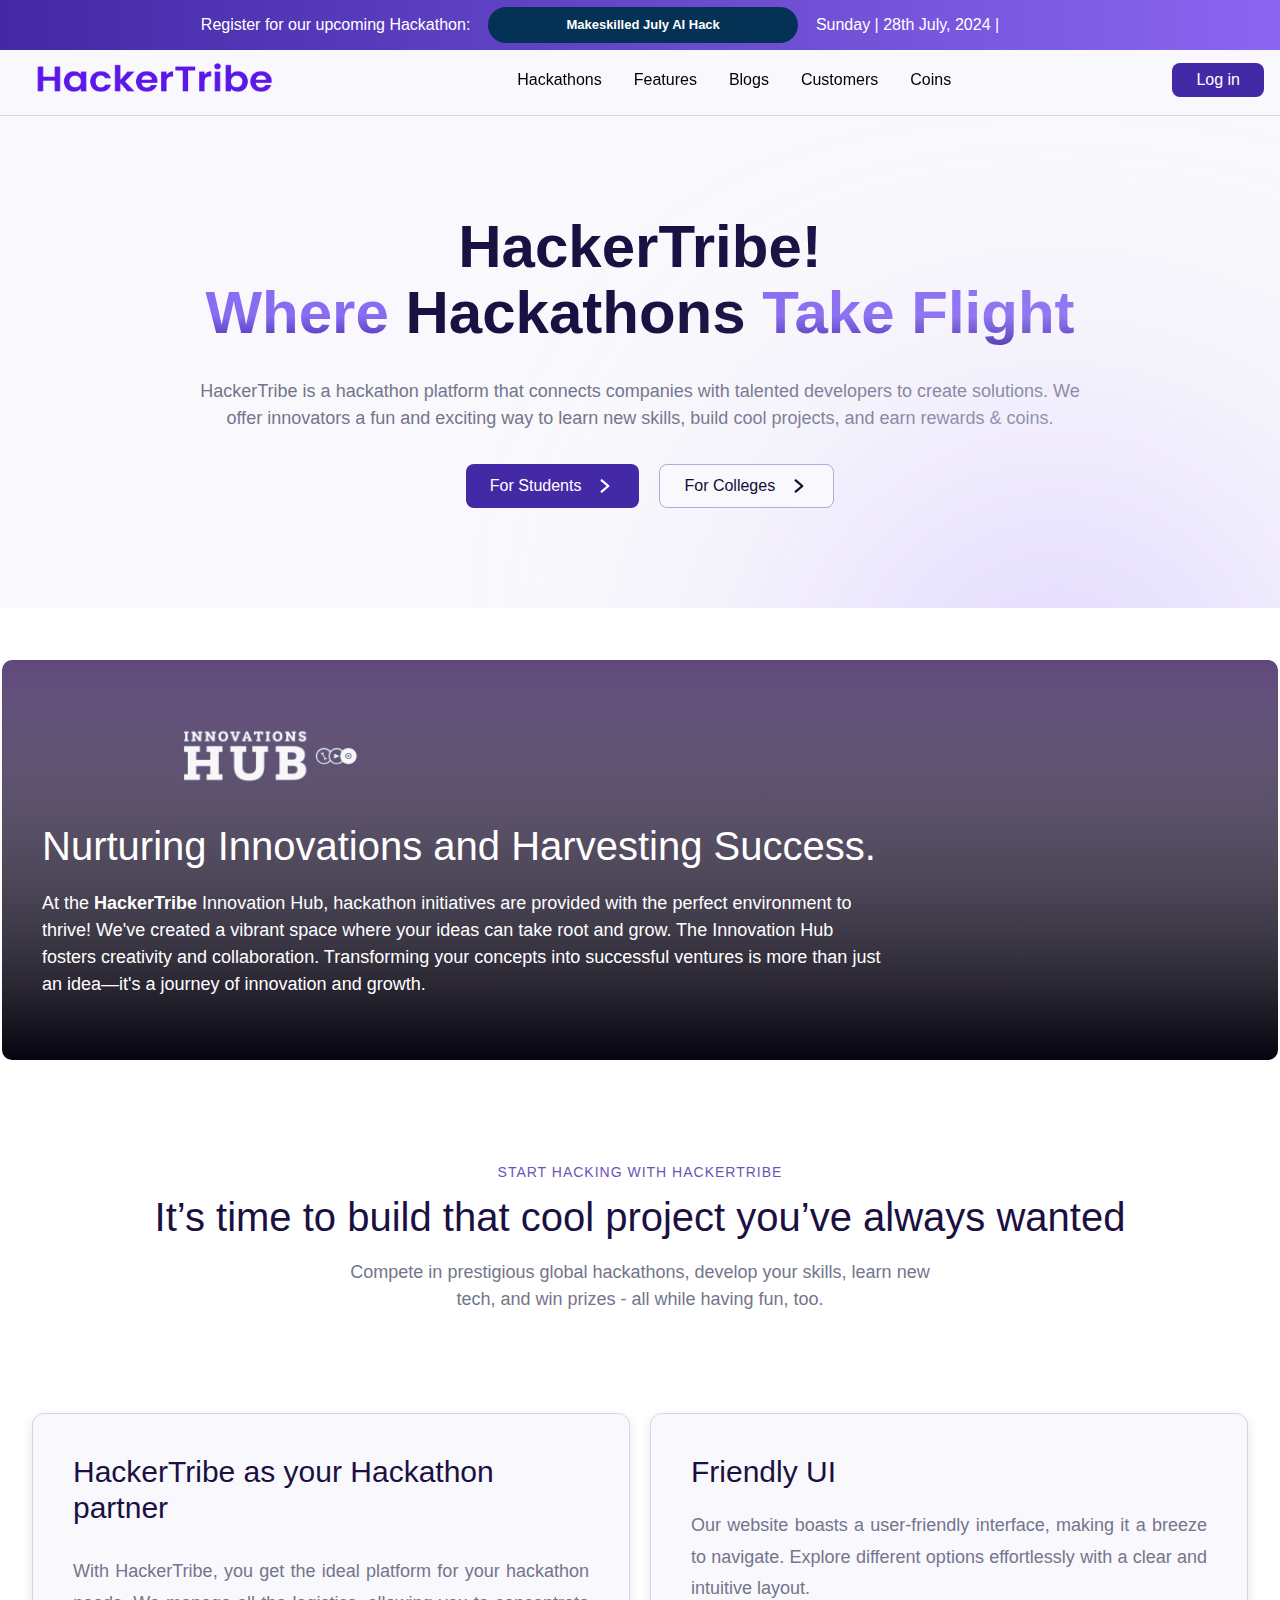
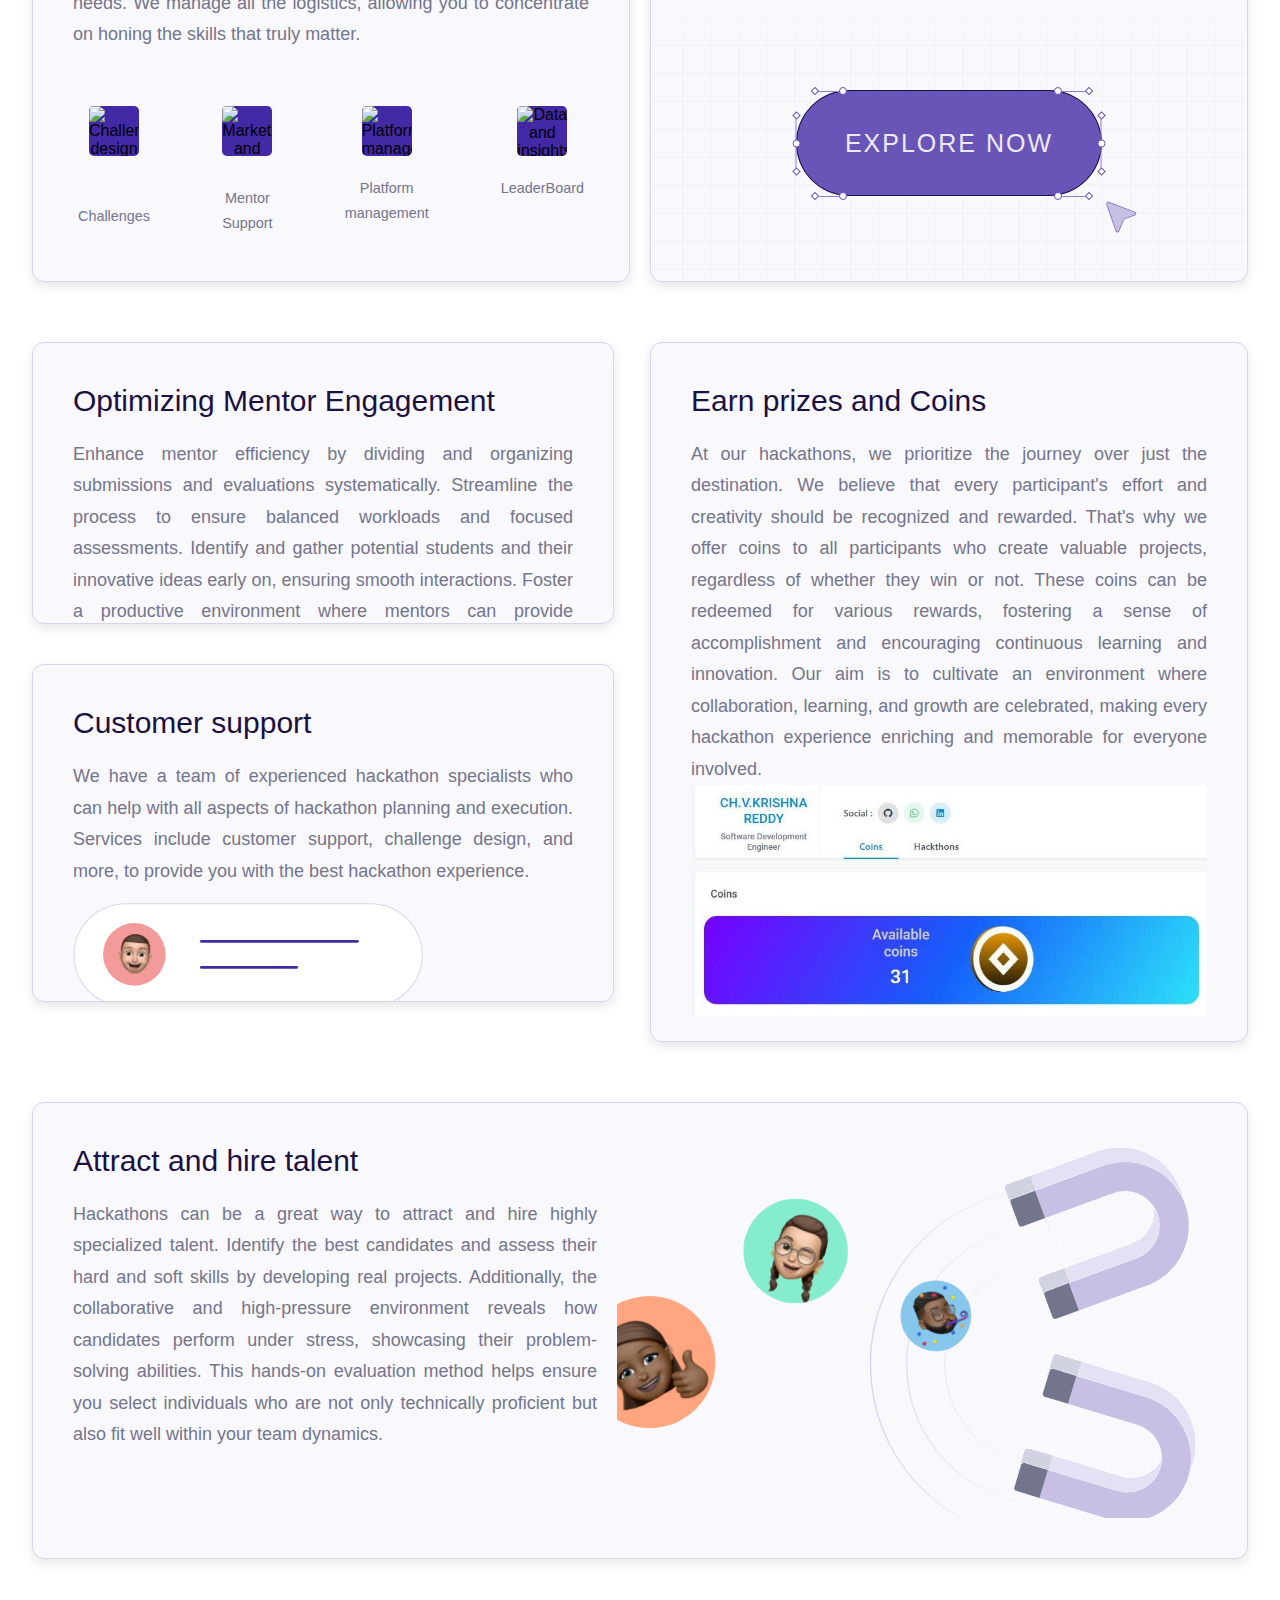
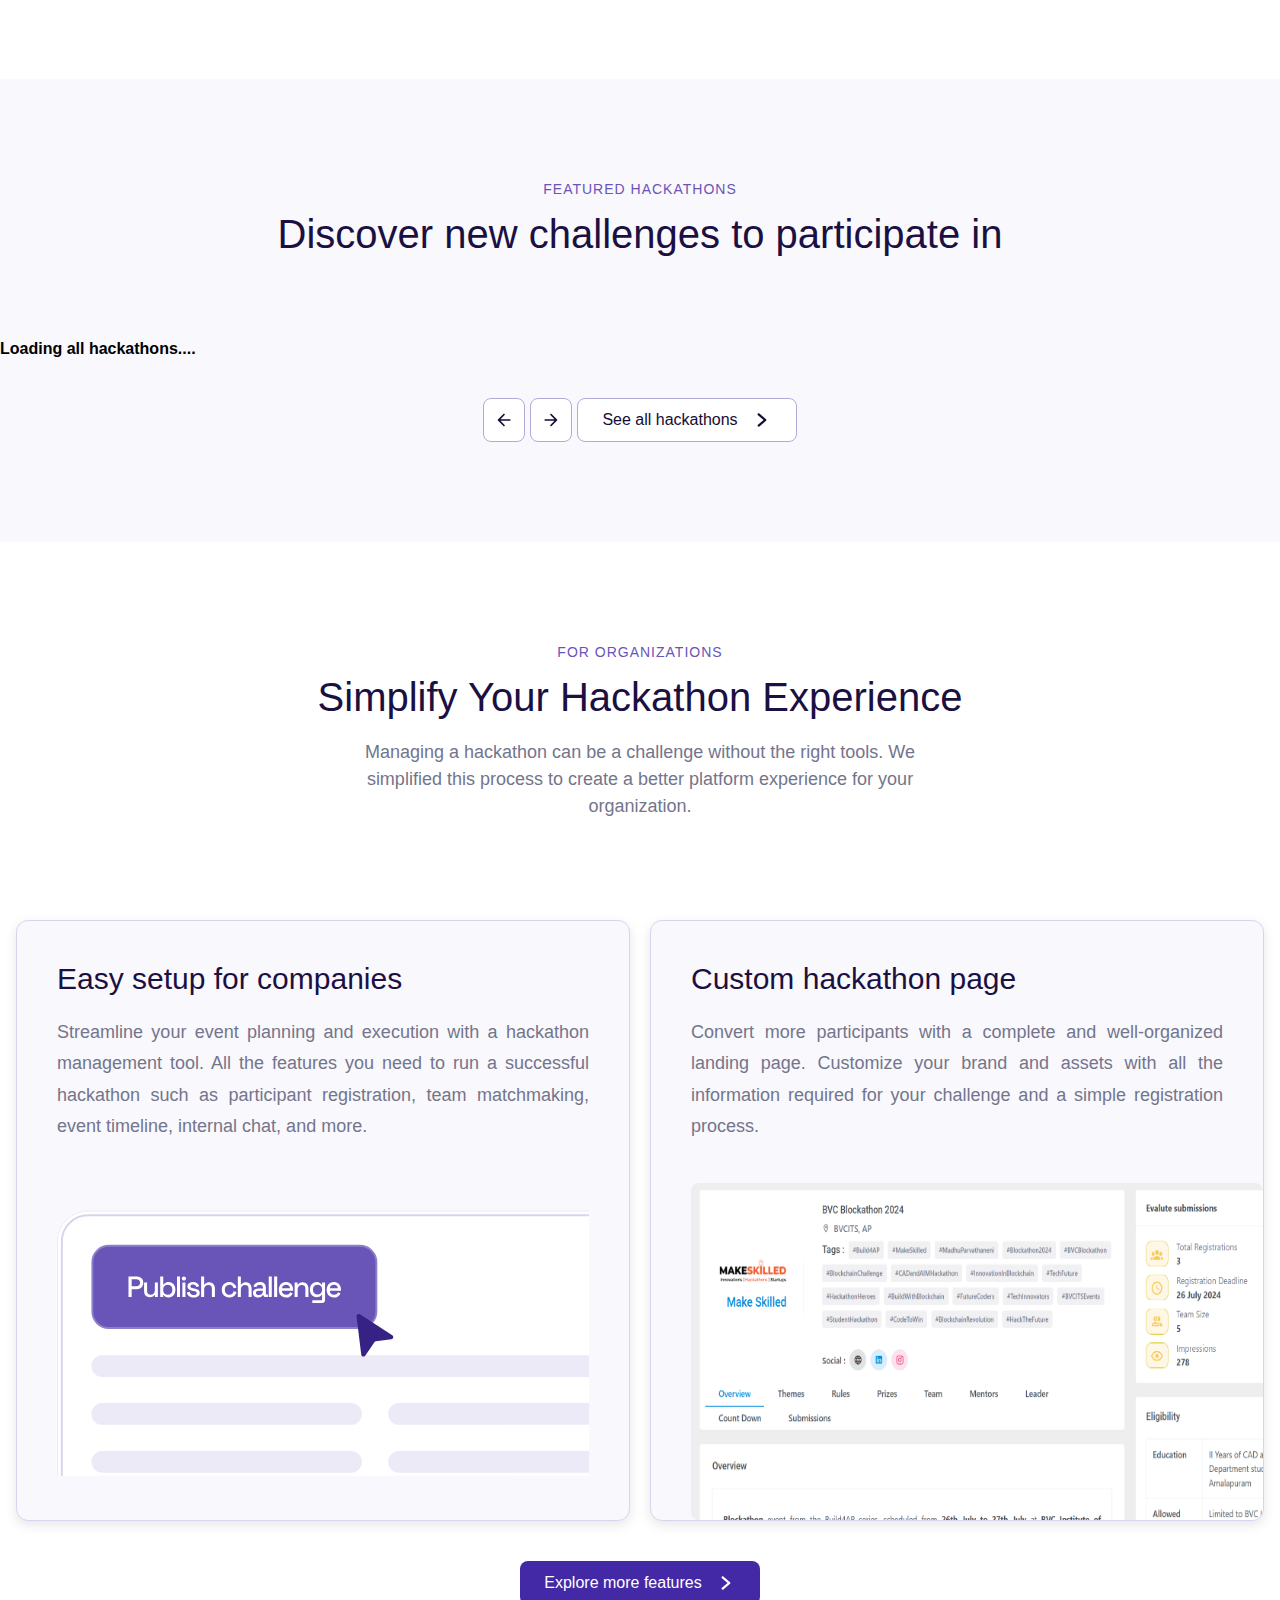
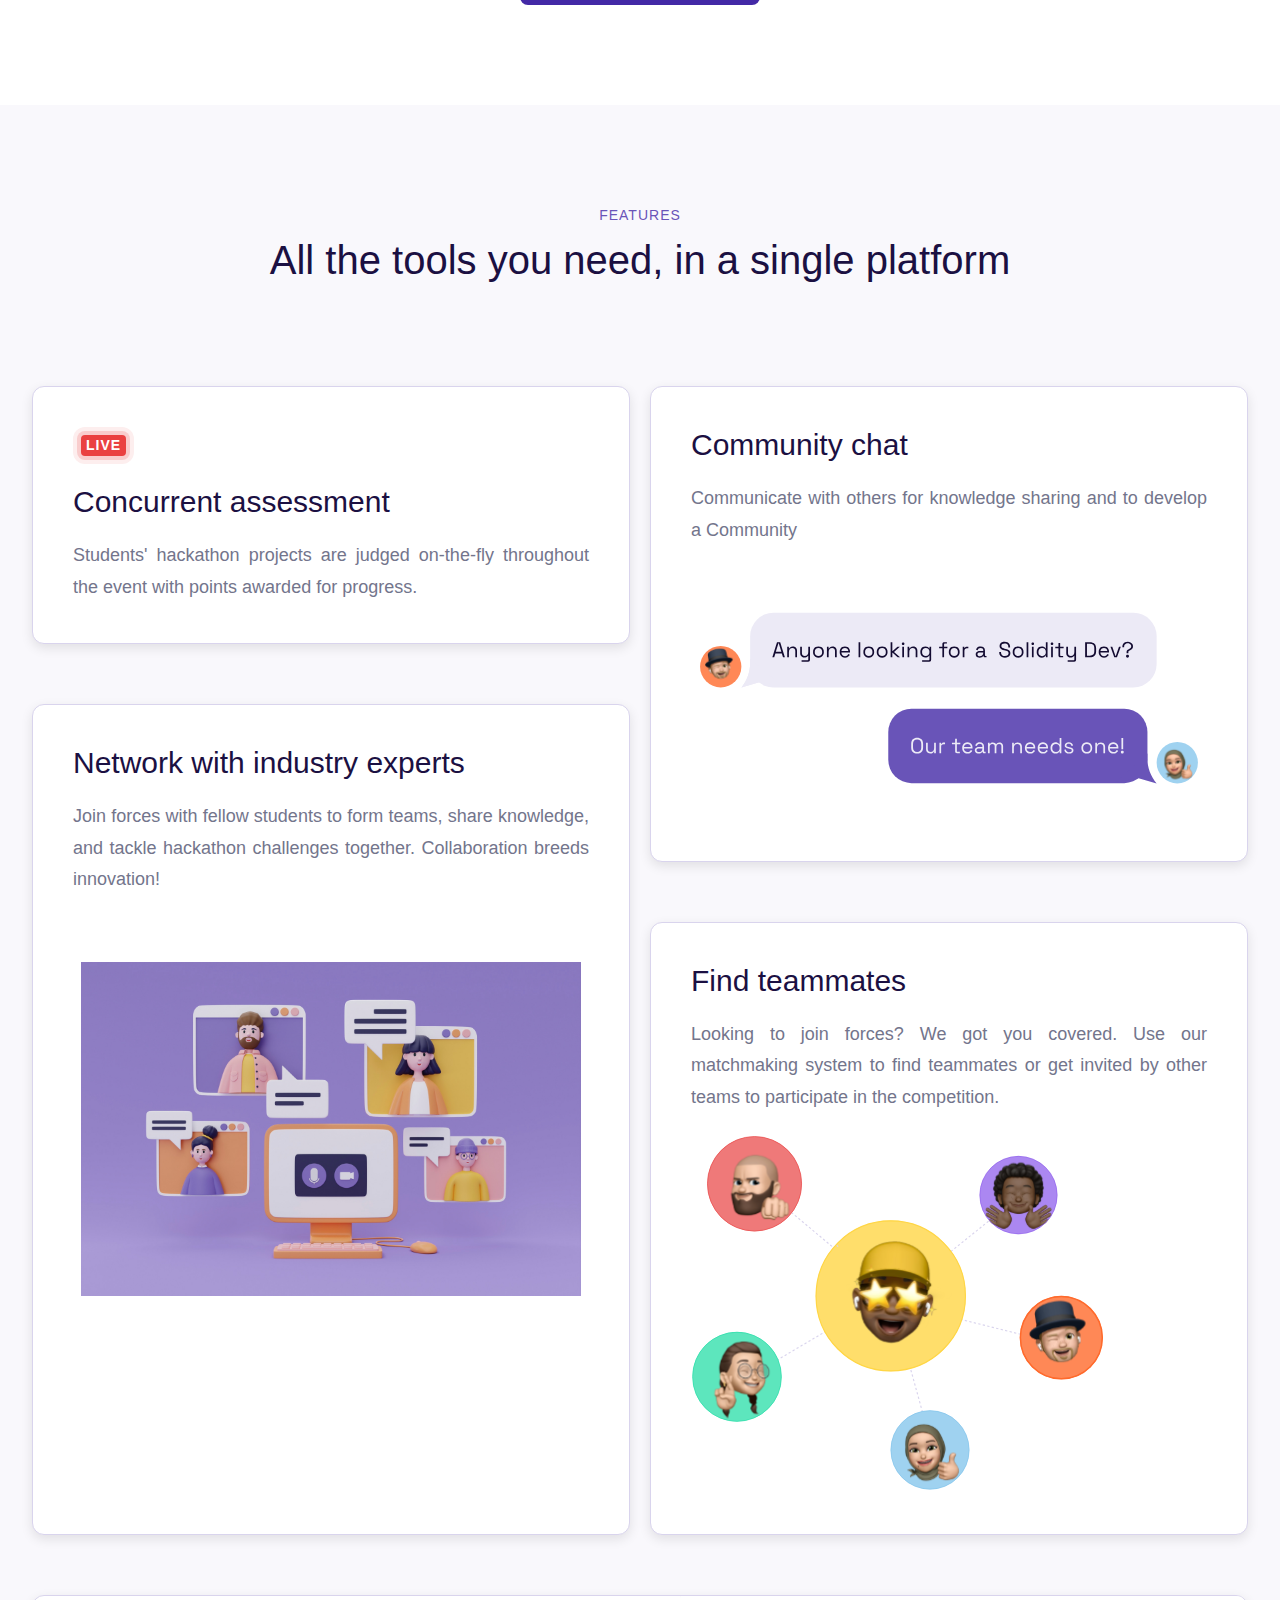
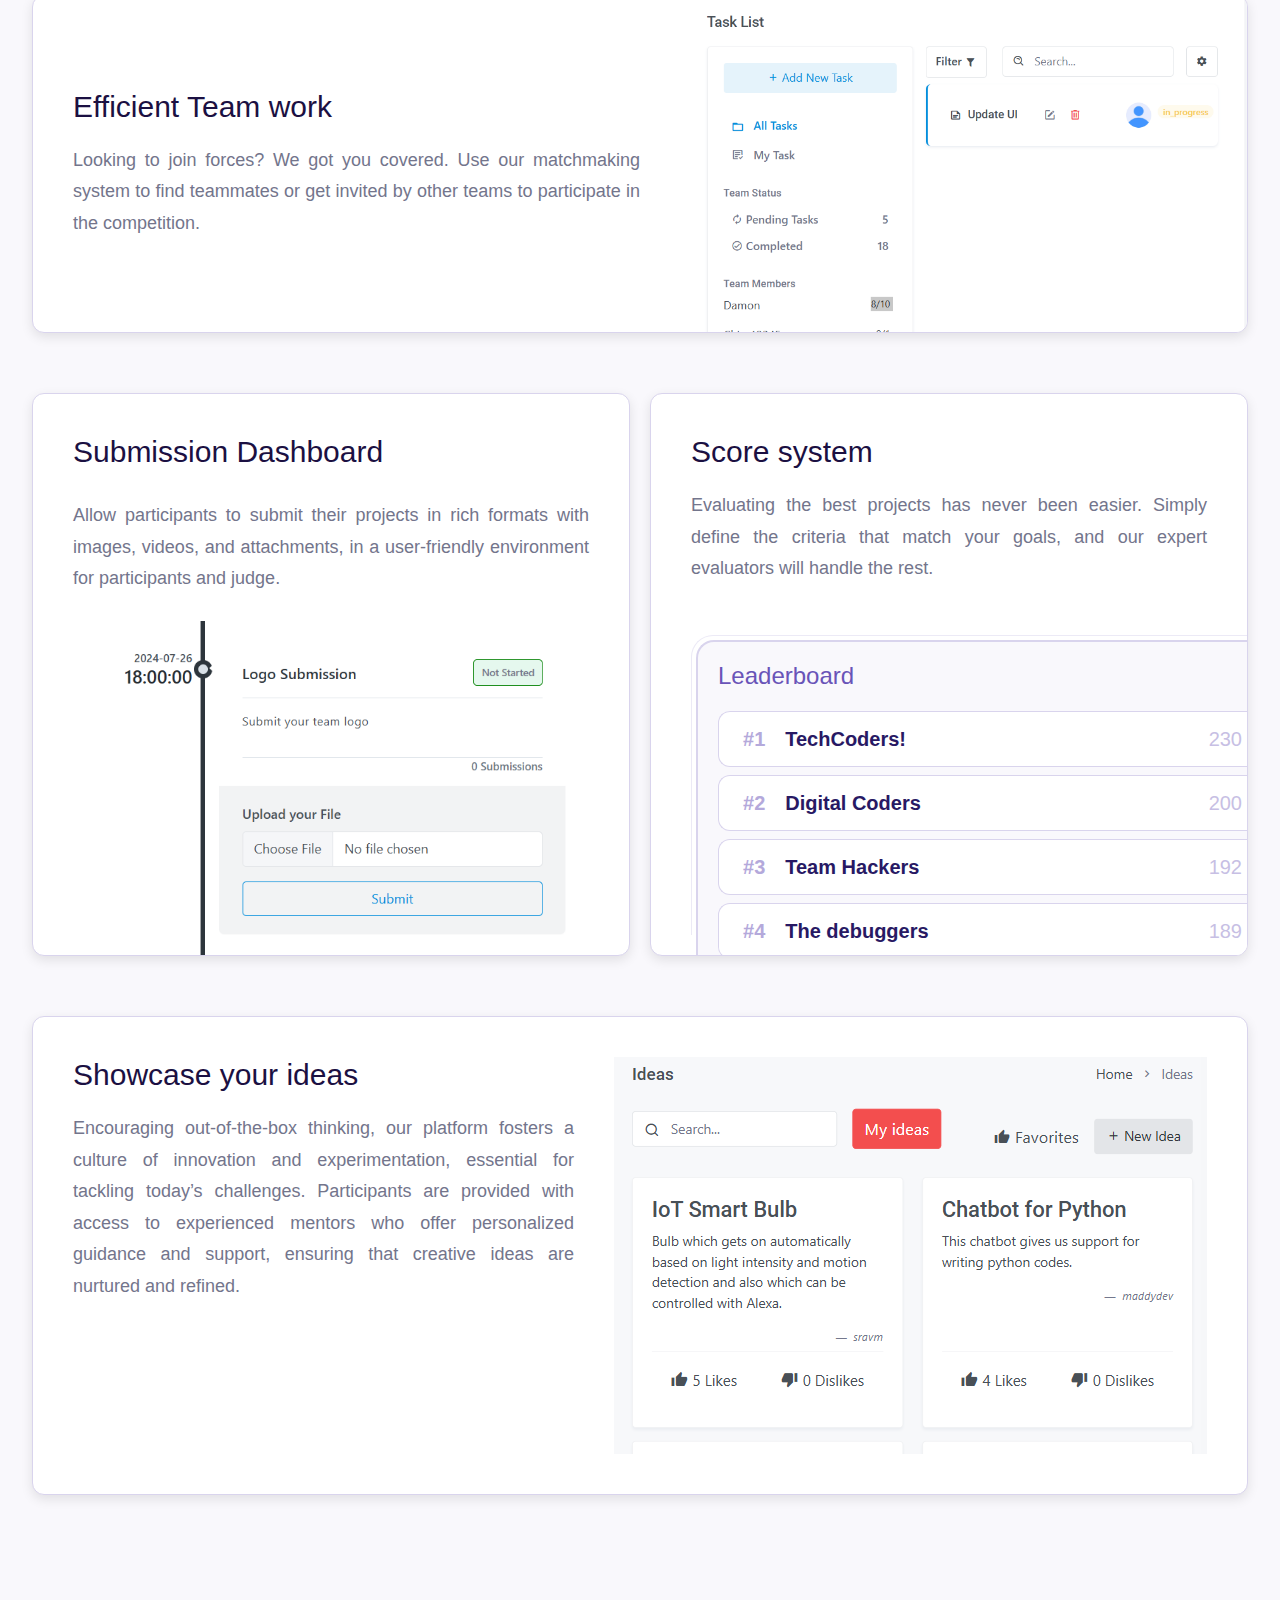
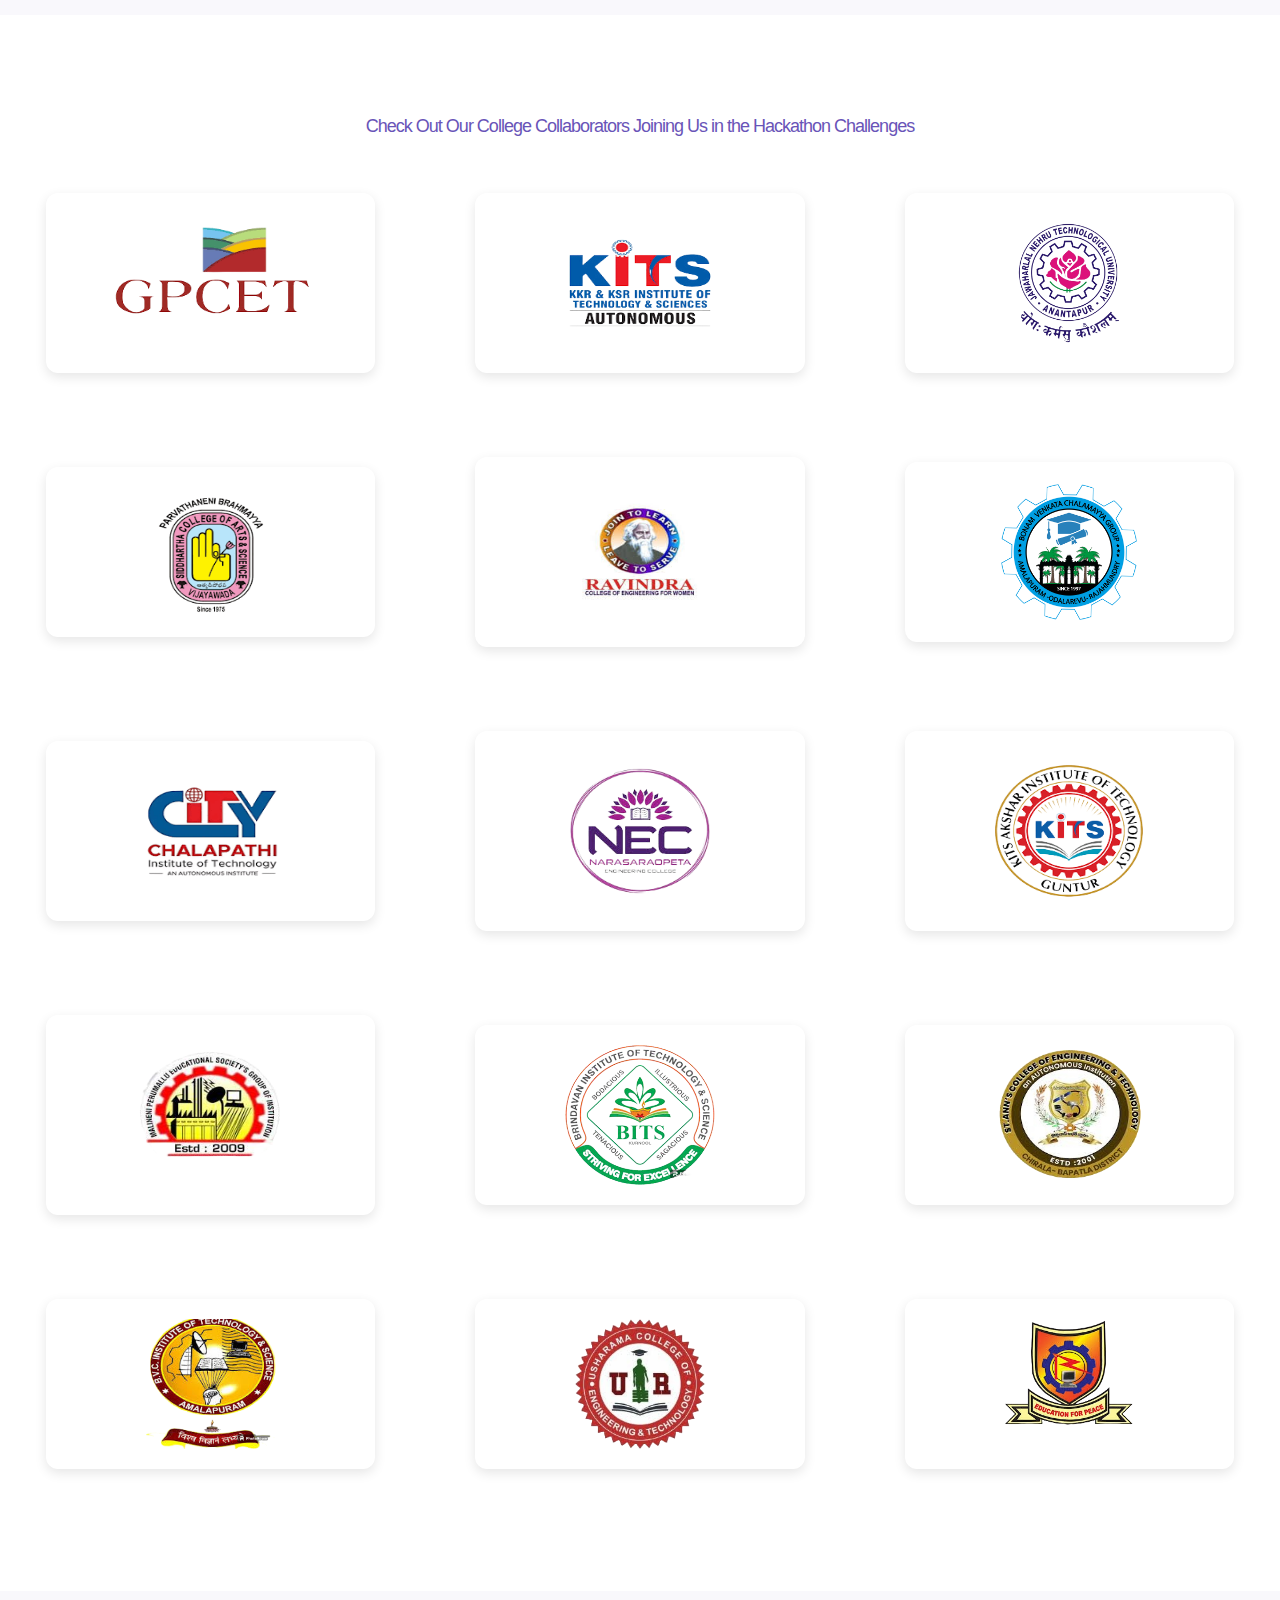
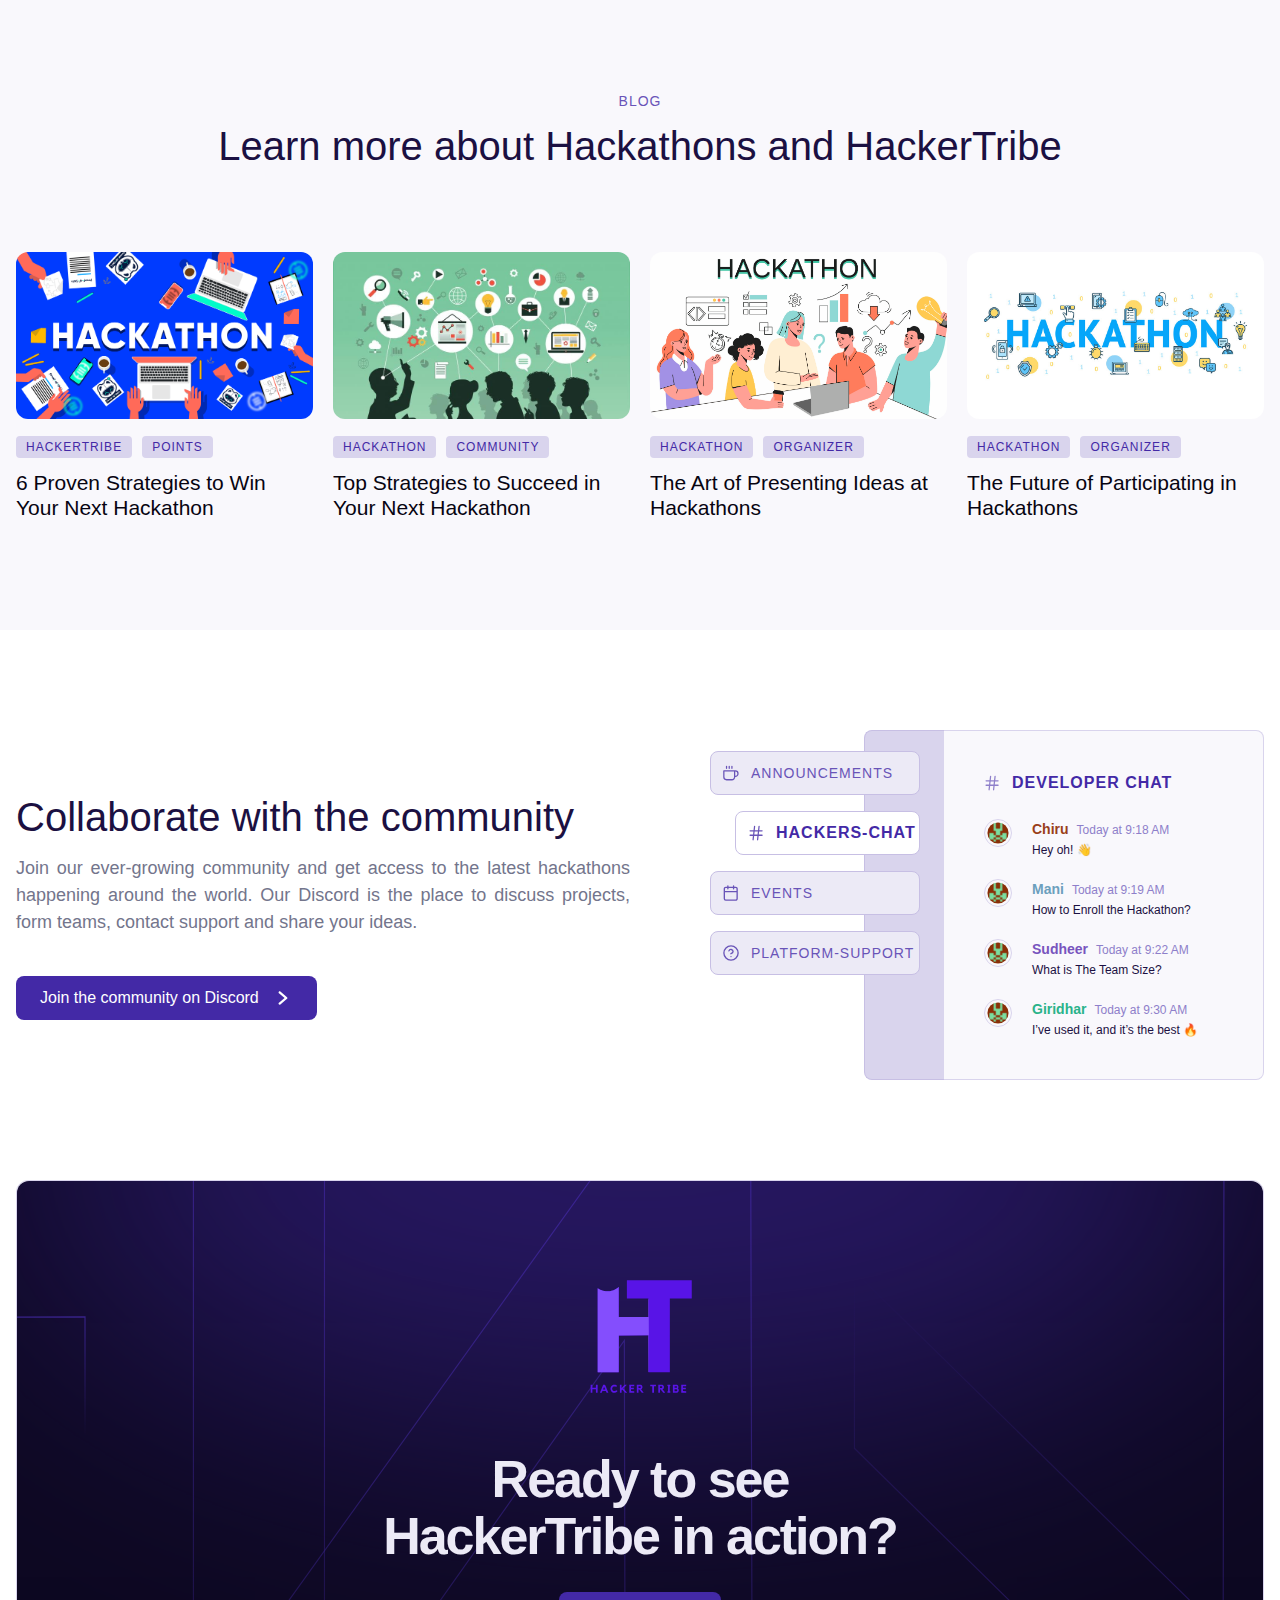
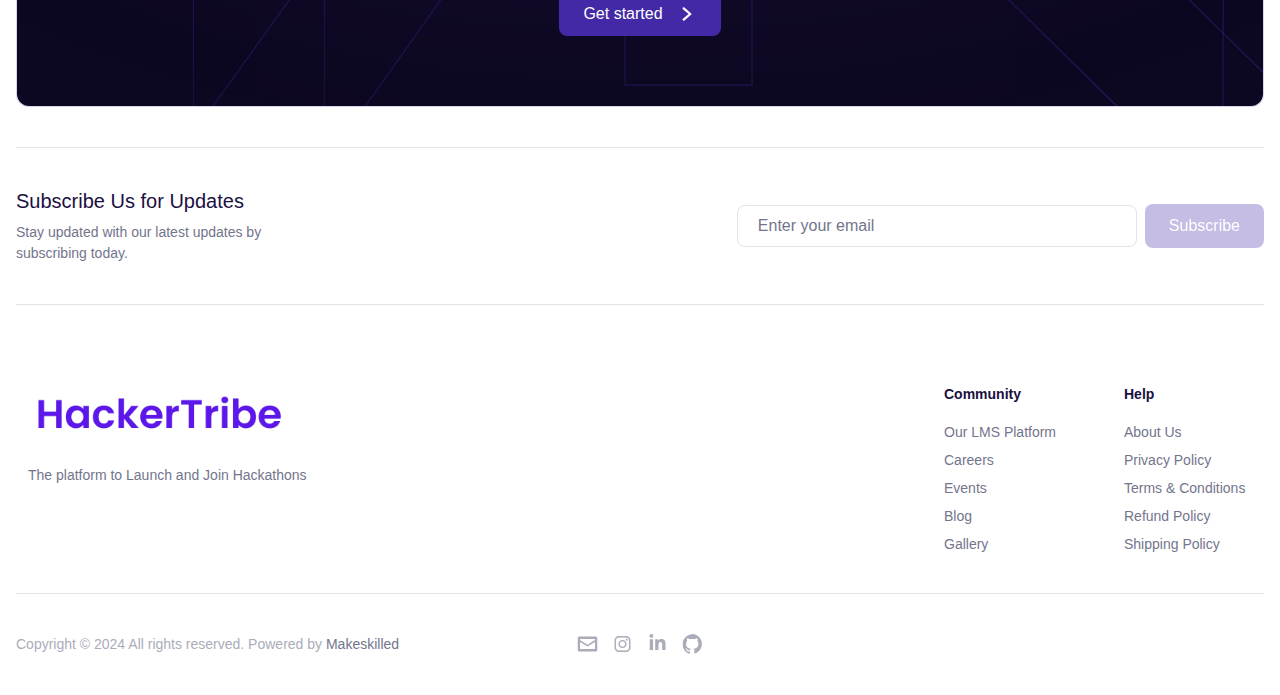
==== index.html @ 7f321fe3 "Merge branch 'main' of https://github.com/maddydevgits/hackathon-landingpage" ====
<!DOCTYPE html>
<html lang="en" i18n-values="dir:textdirection" itemType="http://schema.org/WebPage" dir="ltr">

<head>
    <meta charSet="utf-8" />
    <meta name="viewport" content="width=device-width" />
    <meta http-equiv="X-UA-Compatible" content="ie=edge" />
    <title>HackerTribe - Hackathon Platform</title>
    <meta name="author" content="hackertribe" />
    <meta name="description"
        content="Participate in online virtual, offline hackathons. We offer students an innovative way to learn new skills, build cool projects, earn rewards, and grow your network." />
    <link rel="manifest" href="/static/manifest.json" />
    <link rel="icon" href="/favicon.ico" sizes="any" />
    <link rel="icon" href="/favicon.ico" type="image/svg+xml" />
    <link rel="apple-touch-icon" href="/favicon.ico" />
    <link rel="manifest" href="/manifest.webmanifest" />

    <meta name="next-head-count" content="24" />
    <link rel="stylesheet" href="https://cdn.jsdelivr.net/npm/froala-editor@3.1.0/css/froala_editor.pkgd.min.css"
        type="text/css" />
    <link rel="preload" href="_next/static/css/1729af219c6c909b.css" as="style" />
    <link rel="stylesheet" href="_next/static/css/1729af219c6c909b.css" data-n-g="" />
    <link rel="preload" href="_next/static/css/3bb650c3a5be360f.css" as="style" />
    <link rel="stylesheet" href="_next/static/css/3bb650c3a5be360f.css" data-n-p="" /><noscript
        data-n-css=""></noscript>
    <script defer="" nomodule="" src="_next/static/chunks/polyfills-c67a75d1b6f99dc8.js"
        type="b9f973870e986f68602f1207-text/javascript"></script>
    <script src="_next/static/chunks/webpack-34463465b292413d.js" defer=""
        type="b9f973870e986f68602f1207-text/javascript"></script>
    <script src="_next/static/chunks/framework-ac6550882a30386c.js" defer=""
        type="b9f973870e986f68602f1207-text/javascript"></script>
    <script src="_next/static/chunks/main-37077a0f94e4a7da.js" defer=""
        type="b9f973870e986f68602f1207-text/javascript"></script>
    <script src="_next/static/chunks/pages/_app-43f1ae51b6454274.js" defer=""
        type="b9f973870e986f68602f1207-text/javascript"></script>
    <script src="_next/static/chunks/c0d53ec4-47f2ad0bed81ca8d.js" defer=""
        type="b9f973870e986f68602f1207-text/javascript"></script>
    <script src="_next/static/chunks/fec483df-64130a439708949a.js" defer=""
        type="b9f973870e986f68602f1207-text/javascript"></script>
    <script src="_next/static/chunks/ee9ce975-34670f388effd17c.js" defer=""
        type="b9f973870e986f68602f1207-text/javascript"></script>
    <script src="_next/static/chunks/bed5e019-dacdec722f1a04da.js" defer=""
        type="b9f973870e986f68602f1207-text/javascript"></script>
    <script src="_next/static/chunks/cfb35ab8-26b6e469a8dd6703.js" defer=""
        type="b9f973870e986f68602f1207-text/javascript"></script>
    <script src="_next/static/chunks/5d3e5854-9153f11fd4555ba5.js" defer=""
        type="b9f973870e986f68602f1207-text/javascript"></script>
    <script src="_next/static/chunks/8764-dbd95fd81c44c3e6.js" defer=""
        type="b9f973870e986f68602f1207-text/javascript"></script>
    <script src="_next/static/chunks/8019-1597377f66317c84.js" defer=""
        type="b9f973870e986f68602f1207-text/javascript"></script>
    <script src="_next/static/chunks/4179-0ed4568426d525fd.js" defer=""
        type="b9f973870e986f68602f1207-text/javascript"></script>
    <script src="_next/static/chunks/3319-8958f507d82e7949.js" defer=""
        type="b9f973870e986f68602f1207-text/javascript"></script>
    <script src="_next/static/chunks/4979-920609fcf27ad5b3.js" defer=""
        type="b9f973870e986f68602f1207-text/javascript"></script>
    <script src="_next/static/chunks/6652-4fece4a89d7600f0.js" defer=""
        type="b9f973870e986f68602f1207-text/javascript"></script>
    <script src="_next/static/chunks/8966-ab41c1e2ebb72a57.js" defer=""
        type="b9f973870e986f68602f1207-text/javascript"></script>
    <script src="_next/static/chunks/5675-2f372d36ba2b7e3e.js" defer=""
        type="b9f973870e986f68602f1207-text/javascript"></script>
    <script src="_next/static/chunks/445-da71a8d837d0e016.js" defer=""
        type="b9f973870e986f68602f1207-text/javascript"></script>
    <script src="_next/static/chunks/5993-7ebd2a985c661033.js" defer=""
        type="b9f973870e986f68602f1207-text/javascript"></script>
    <script src="_next/static/chunks/4572-9260df623f56319e.js" defer=""
        type="b9f973870e986f68602f1207-text/javascript"></script>
    <script src="_next/static/chunks/1645-bc0a9f08aa917409.js" defer=""
        type="b9f973870e986f68602f1207-text/javascript"></script>
    <script src="_next/static/chunks/4737-46fea53173cbe5d6.js" defer=""
        type="b9f973870e986f68602f1207-text/javascript"></script>
    <script src="_next/static/chunks/434-7cdae86042c505fe.js" defer=""
        type="b9f973870e986f68602f1207-text/javascript"></script>
    <script src="_next/static/chunks/9718-82f0f7ba708facc1.js" defer=""
        type="b9f973870e986f68602f1207-text/javascript"></script>
    <script src="_next/static/chunks/4313-94a6c87570cbf757.js" defer=""
        type="b9f973870e986f68602f1207-text/javascript"></script>
    <script src="_next/static/chunks/1712-4268cced992f59b7.js" defer=""
        type="b9f973870e986f68602f1207-text/javascript"></script>
    <script src="_next/static/chunks/792-e5c9775d467b99fa.js" defer=""
        type="b9f973870e986f68602f1207-text/javascript"></script>
    <script src="_next/static/chunks/pages/index-0062175786af6779.js" defer=""
        type="b9f973870e986f68602f1207-text/javascript"></script>
    <script src="_next/static/xmPbyS2F9nA6lCZ6TMKWF/_buildManifest.js" defer=""
        type="b9f973870e986f68602f1207-text/javascript"></script>
    <script src="_next/static/xmPbyS2F9nA6lCZ6TMKWF/_ssgManifest.js" defer=""
        type="b9f973870e986f68602f1207-text/javascript"></script>
    <link rel="stylesheet" href="static/style.css" />
    <link rel="stylesheet" href="static/bodystyle.css" />
    <style>
        .dMHVub .card {
            padding: 1rem;
        }

        .krZTeH .card {
            padding: 1rem;
        }

        .lpgXBM .card {
            padding: 1rem;
            justify-content: flex-start;
            row-gap: 10px;
        }
        .lpgXBM>div:nth-child(5) div:first-child {
            padding: 1rem;
        }
        .lpgXBM>div:nth-child(5) div:last-child img {
            margin:10px;
        }

        .UeHRU {
            display: block;
        }

        .dfsgsdj {
            padding: 1rem
        }
        .abcefd{
            display: flex;
            flex-direction: row;
            margin-right: 1rem;
        }
        .styles_wrapper__9AY5g>div {
            padding: 1rem;
        }
        .marquee div {
            display: block;
            width: 200%;
            height: 50px;
            position: absolute;
            overflow: hidden;
            animation: marquee 20s linear infinite;
        }
        #cdh{
            max-height: 700px;
        }
        

        @media only screen and (min-width: 475px) {
            #carousel {
                width: 90%;
            }
            #cdh{
            }
            .dMHVub .card {
                padding: 2.5rem;
            }
            .krZTeH .card {
                padding: 2.5rem;
            }

            .lpgXBM .card {
                padding: 2.5rem;
            }

            .UeHRU {
                display: grid;
            }

            .dfsgsdj {
                padding: 2.5rem
            }
            .abcefd{
                flex-direction: column;
            }
            .styles_wrapper__9AY5g>div {
                padding: 2.5rem;
            }
            .marquee div {
                display: block;
                width: 200%;
                height: 50px;
                position: absolute;
                overflow: hidden;
                animation: marquee 30s linear infinite;
            }
        }
        
.marquee {
    height: 50px;
    width: 100vw;
    z-index: 1000 ;
    overflow: hidden;
    position: relative;
  }
    
    
    
    .marquee span {
        width: max-content;
    }
  
    @keyframes marquee {
        0% { left: 0; }
        50% { left: -100%; }
        100% { left: 0%; }
    }
    </style>
</head>

<body>
    <div id="__next">
        <div data-rk="">
            <div class="sc-f665c30b-0 jbrCMR">
                <div class="sc-e9689e97-0 jpgtoB nav">
                    <div class="sc-e9689e97-7 jyioOO marquee">
                       <div class="">
                            <span><a href="https://hackertribe.community/hackathons/ai-july-hack" style="display:flex;padding:5px;min-width:1000px">
                                    Register for our upcoming Hackathon: &nbsp; &nbsp;
                                    <h6 style="font-size: 13px; font-weight: 600; color:white; background-color:#043254; border-radius: 30px;padding: 8px;width:310px;text-align:center">
                                        Makeskilled July AI Hack </h6>&nbsp; &nbsp; Sunday | 28th July, 2024 |
                                </a>
                            </span>
                       </div>
                    </div>
                    <div class="sc-e9689e97-1 gFVNHq">
                    <button class="sc-e9689e97-2 jSrkpH" aria-label="Menu"
                            onclick="if(document.getElementsByClassName('sc-e9689e97-2')[0].classList.contains('opened')){document.getElementsByClassName('sc-e9689e97-2')[0].classList.remove('opened');document.getElementsByClassName('sc-e9689e97-6')[0].classList.remove('opened');}else{document.getElementsByClassName('sc-e9689e97-2')[0].classList.add('opened');document.getElementsByClassName('sc-e9689e97-6')[0].classList.add('opened')}"></button>
                        <div class="sc-e9689e97-3">
                            <a href="/"><img alt="makeskiled_logo" src="./images/ht logo.png" width="280"
                                    height="50"></a>
                        </div>
                        <nav aria-label="Main" data-orientation="horizontal" dir="ltr"
                            class="styles_NavigationMenuRoot__P_zfK">
                            <div style="position:relative">
                                <!-- Navigation Menu List -->
                                <ul data-orientation="horizontal" class="styles_NavigationMenuList__5D5Co" dir="ltr">
                                    <li>
                                        <a class="styles_NavigationMenuLink__M9pYA" href="#hackathon"
                                            data-radix-collection-item="">Hackathons</a>
                                    </li>
                                    <li>
                                        <a class="styles_NavigationMenuLink__M9pYA" href="#features"
                                            data-radix-collection-item="">Features</a>
                                    </li>
                                    <li>
                                        <a class="styles_NavigationMenuLink__M9pYA" href="#Blog"
                                            data-radix-collection-item="">Blogs</a>
                                    </li>
                                    <!-- <li>
                                        <a class="styles_NavigationMenuLink__M9pYA" href=""
                                            data-radix-collection-item="">Resources</a>
                                    </li> -->
                                    <li>
                                        <a class="styles_NavigationMenuLink__M9pYA" href="#Colleges"
                                            data-radix-collection-item="">Customers</a>
                                    </li>
                                    <li>
                                        <a class="styles_NavigationMenuLink__M9pYA" href="coins.html"
                                            data-radix-collection-item="">Coins</a>
                                    </li>
                                </ul>
                            </div>
                            <div class="styles_ViewportPosition__wHuhU"></div>
                        </nav>

                        <div class="sc-e9689e97-5 jVtAAi"><a color="purple500"
                                class="styles__ButtonLinkStyle-sc-clge7v-0 jSNUG button login-button" href="https://hackertribe.community/signin"
                                target="" rel="" value="Log in" data-testid="login-button" data-event="" aria-label=""
                                aria-hidden="false"><span>Log in</span>
                            </a>
                        </div>
                    </div>
                </div>
                <div class="sc-e9689e97-6 ejGRR">
                    <ul>
                        <li><a href="#hackathons"><span>Hackathons</span></a></li>
                        <li><a href="#features"><span>Features</span></a></li>
                        <li><a href="#Blog"><span>Blogs</span></a></li>
                        <!-- <li><a href="/en/hackathons"><span>Resources</span></a></li> -->
                        <li><a href="#Colleges"><span>Customers</span></a></li>
                        <li><a href="/en/hackathons"><span>Coins</span></a></li>
                    </ul>
                </div>
                <section class="sc-33f674a7-0 jzyswy">
                    <div>
                        <div class="sc-33f674a7-1 jLKPNO">
                            <br><br><br>
                            <!-- <div class="styles_wrapper__lIEtH"><a target="_blank" rel="noopener noreferrer" href="https://coingecko.com/coins/HackerTribe"><svg width="1em" height="1em" viewBox="0 0 80 81" fill="none" xmlns="http://www.w3.org/2000/svg"><rect y="0.51" width="80" height="80" rx="15.53" fill="url(#prefix__paint0_radial_680_16555)"></rect><g filter="url(#prefix__filter0_di_680_16555)"><path d="M18.372 57.926l-.023.046v3.463h5.285l14.522-29.823.046-.095-3.57-6.981-16.26 33.39z" fill="url(#prefix__paint1_radial_680_16555)"></path><path d="M37.773 18.133l-1.364 2.788 10.998 22.506h7.049l-12.36-25.294h-4.323z" fill="url(#prefix__paint2_radial_680_16555)"></path><path d="M48.866 46.4l4.69 9.138H29.913l-2.624 5.897h34.362v-3.334l-5.737-11.702h-7.048z" fill="url(#prefix__paint3_radial_680_16555)"></path></g><g style="mix-blend-mode:soft-light" filter="url(#prefix__filter1_f_680_16555)"><path d="M38.91 19.095l2.731-1.03L47.55 29.44l-1.726 3.742-6.912-14.087z" fill="#fff"></path></g><g style="mix-blend-mode:hard-light" filter="url(#prefix__filter2_f_680_16555)"><path d="M38.91 19.095l2.731-1.03L47.55 29.44l-1.726 3.742-6.912-14.087z" fill="#fff" fill-opacity="0.75"></path></g><g style="mix-blend-mode:soft-light" filter="url(#prefix__filter3_f_680_16555)"><path d="M38.91 19.095l2.731-1.03L47.55 29.44l-1.726 3.742-6.912-14.087z" fill="#fff" fill-opacity="0.75"></path></g><defs><radialGradient id="prefix__paint0_radial_680_16555" cx="0" cy="0" r="1" gradientUnits="userSpaceOnUse" gradientTransform="matrix(0 80 -69.3505 0 40 .51)"><stop stop-color="#6954B8"></stop><stop offset="1" stop-color="#362185"></stop></radialGradient><radialGradient id="prefix__paint1_radial_680_16555" cx="0" cy="0" r="1" gradientUnits="userSpaceOnUse" gradientTransform="rotate(42.961 -18.883 44.419) scale(41.8431)"><stop stop-color="#fff"></stop><stop offset="1" stop-color="#CCCBE4"></stop></radialGradient><radialGradient id="prefix__paint2_radial_680_16555" cx="0" cy="0" r="1" gradientUnits="userSpaceOnUse" gradientTransform="rotate(42.961 -18.883 44.419) scale(41.8431)"><stop stop-color="#fff"></stop><stop offset="1" stop-color="#CCCBE4"></stop></radialGradient><radialGradient id="prefix__paint3_radial_680_16555" cx="0" cy="0" r="1" gradientUnits="userSpaceOnUse" gradientTransform="rotate(42.961 -18.883 44.419) scale(41.8431)"><stop stop-color="#fff"></stop><stop offset="1" stop-color="#CCCBE4"></stop></radialGradient><filter id="prefix__filter0_di_680_16555" x="14.867" y="15.54" width="50.265" height="50.265" filterUnits="userSpaceOnUse" color-interpolation-filters="sRGB"><feFlood flood-opacity="0" result="BackgroundImageFix"></feFlood><feColorMatrix in="SourceAlpha" values="0 0 0 0 0 0 0 0 0 0 0 0 0 0 0 0 0 0 127 0" result="hardAlpha"></feColorMatrix><feOffset dy="0.889"></feOffset><feGaussianBlur stdDeviation="1.741"></feGaussianBlur><feComposite in2="hardAlpha" operator="out"></feComposite><feColorMatrix values="0 0 0 0 0.167291 0 0 0 0 0.102239 0 0 0 0 0.412008 0 0 0 0.9 0"></feColorMatrix><feBlend in2="BackgroundImageFix" result="effect1_dropShadow_680_16555"></feBlend><feBlend in="SourceGraphic" in2="effect1_dropShadow_680_16555" result="shape"></feBlend><feColorMatrix in="SourceAlpha" values="0 0 0 0 0 0 0 0 0 0 0 0 0 0 0 0 0 0 127 0" result="hardAlpha"></feColorMatrix><feOffset dx="-0.125" dy="0.376"></feOffset><feGaussianBlur stdDeviation="0.157"></feGaussianBlur><feComposite in2="hardAlpha" operator="arithmetic" k2="-1" k3="1"></feComposite><feColorMatrix values="0 0 0 0 1 0 0 0 0 1 0 0 0 0 1 0 0 0 1 0"></feColorMatrix><feBlend in2="shape" result="effect2_innerShadow_680_16555"></feBlend></filter><filter id="prefix__filter1_f_680_16555" x="28.819" y="7.974" width="28.821" height="35.299" filterUnits="userSpaceOnUse" color-interpolation-filters="sRGB"><feFlood flood-opacity="0" result="BackgroundImageFix"></feFlood><feBlend in="SourceGraphic" in2="BackgroundImageFix" result="shape"></feBlend><feGaussianBlur stdDeviation="5.046" result="effect1_foregroundBlur_680_16555"></feGaussianBlur></filter><filter id="prefix__filter2_f_680_16555" x="32.701" y="11.855" width="21.058" height="27.537" filterUnits="userSpaceOnUse" color-interpolation-filters="sRGB"><feFlood flood-opacity="0" result="BackgroundImageFix"></feFlood><feBlend in="SourceGraphic" in2="BackgroundImageFix" result="shape"></feBlend><feGaussianBlur stdDeviation="3.105" result="effect1_foregroundBlur_680_16555"></feGaussianBlur></filter><filter id="prefix__filter3_f_680_16555" x="23.385" y="2.54" width="39.689" height="46.167" filterUnits="userSpaceOnUse" color-interpolation-filters="sRGB"><feFlood flood-opacity="0" result="BackgroundImageFix"></feFlood><feBlend in="SourceGraphic" in2="BackgroundImageFix" result="shape"></feBlend><feGaussianBlur stdDeviation="7.763" result="effect1_foregroundBlur_680_16555"></feGaussianBlur></filter></defs></svg><div class="styles_ticker_tag__9XY2M"></div></a></div> -->
                            <h1>HackerTribe!<br /><span>Where </span> Hackathons <span>Take Flight</span></h1>
                            <p>HackerTribe is a hackathon platform that connects companies with talented developers to
                                create solutions. We offer innovators a fun and exciting way to learn new skills, build
                                cool projects, and earn rewards & coins.</p>
                        </div>
                        <div>
                            <div class="sc-e84a7754-0 icZBWH"><a color="purple500"
                                    class="styles__ButtonLinkStyle-sc-clge7v-0 eflstm button button-link"
                                    href="#students" target="" rel="" value="For participants"
                                    data-testid="hero-cta-for-participants" data-event="" aria-label=""
                                    aria-hidden="false"><svg viewBox="0 0 32 32" class="icon">
                                        <path
                                            d="M9.30048 5.97303C9.92904 5.21876 11.05 5.11685 11.8043 5.74541L22.471 14.6343C22.8763 14.9721 23.1106 15.4724 23.1106 16C23.1106 16.5276 22.8763 17.028 22.471 17.3658L11.8043 26.2546C11.05 26.8832 9.92904 26.7813 9.30048 26.027C8.67192 25.2727 8.77383 24.1517 9.5281 23.5232L18.5559 16L9.5281 8.47686C8.77383 7.8483 8.67192 6.7273 9.30048 5.97303Z">
                                        </path>
                                    </svg><span>For Students</span></a>
                                <a color="purple200"
                                    class="styles__ButtonLinkStyle-sc-clge7v-0 OfrNb button button-link"
                                    href="#organizations-section" target="" rel="" value="For organizations"
                                    data-testid="hero-cta-for-organizations" data-event="" aria-label=""
                                    aria-hidden="false"><svg viewBox="0 0 32 32" class="icon">
                                        <path
                                            d="M9.30048 5.97303C9.92904 5.21876 11.05 5.11685 11.8043 5.74541L22.471 14.6343C22.8763 14.9721 23.1106 15.4724 23.1106 16C23.1106 16.5276 22.8763 17.028 22.471 17.3658L11.8043 26.2546C11.05 26.8832 9.92904 26.7813 9.30048 26.027C8.67192 25.2727 8.77383 24.1517 9.5281 23.5232L18.5559 16L9.5281 8.47686C8.77383 7.8483 8.67192 6.7273 9.30048 5.97303Z">
                                        </path>
                                    </svg><span>For Colleges</span></a>
                            </div>
                            <div class="sc-e84a7754-1 eovKUE">
                                <!-- <div class="sc-e84a7754-3 byASMM" style="flex-direction:row;justify-content:center;flex-wrap:wrap"><button class="active" onclick="replaceCoins()">Coins Page</button><button class="active" onclick="replaceIdeas()">Ideas directory</button><button class="active" onclick="replaceTaskbar()">Task bar</button>
                            </div>
                            <img src="./images/usercoins.png" id="carousel" style="width: 100%;"> -->
                                <div class="product-shot">
                                    <div class="sc-e84a7754-2 kQIqOY top-right"></div>
                                    <!-- <div class="sc-e84a7754-2 kQIqOY bottom-left"></div>
                                <div class="image"><span style="box-sizing:border-box;display:block;overflow:hidden;width:initial;height:initial;background:none;opacity:1;border:0;margin:0;padding:0;position:relative"><span style="box-sizing:border-box;display:block;width:initial;height:initial;background:none;opacity:1;border:0;margin:0;padding:0;padding-top:63.82882882882883%"></span><img
                                        alt="Discovery Page" src="[data-uri]" decoding="async" data-nimg="responsive" style="position:absolute;top:0;left:0;bottom:0;right:0;box-sizing:border-box;padding:0;border:none;margin:auto;display:block;width:0;height:0;min-width:100%;max-width:100%;min-height:100%;max-height:100%"
                                    /><noscript><img alt="Discovery Page" sizes="100vw" srcSet="/_next/image?url=https%3A%2F%2FHackerTribe.azureedge.net%2F0pyTr82gf7QG1kRxNe_I1KtJro-iOG50IHARhj5HUE8%2Frs%3Afit%3A2220%3A1417%3A0%2Fg%3Ano%2FaHR0cHM6Ly9zdG9yYWdlLmdvb2dsZWFwaXMuY29tL3RhaWthaS1zdG9yYWdlL2xhbmRpbmcvaG9tZXBhZ2UvZGlzY292ZXJ5LXBhZ2UucG5n.png&amp;w=640&amp;q=75 640w, /_next/image?url=https%3A%2F%2FHackerTribe.azureedge.net%2F0pyTr82gf7QG1kRxNe_I1KtJro-iOG50IHARhj5HUE8%2Frs%3Afit%3A2220%3A1417%3A0%2Fg%3Ano%2FaHR0cHM6Ly9zdG9yYWdlLmdvb2dsZWFwaXMuY29tL3RhaWthaS1zdG9yYWdlL2xhbmRpbmcvaG9tZXBhZ2UvZGlzY292ZXJ5LXBhZ2UucG5n.png&amp;w=750&amp;q=75 750w, /_next/image?url=https%3A%2F%2FHackerTribe.azureedge.net%2F0pyTr82gf7QG1kRxNe_I1KtJro-iOG50IHARhj5HUE8%2Frs%3Afit%3A2220%3A1417%3A0%2Fg%3Ano%2FaHR0cHM6Ly9zdG9yYWdlLmdvb2dsZWFwaXMuY29tL3RhaWthaS1zdG9yYWdlL2xhbmRpbmcvaG9tZXBhZ2UvZGlzY292ZXJ5LXBhZ2UucG5n.png&amp;w=828&amp;q=75 828w, /_next/image?url=https%3A%2F%2FHackerTribe.azureedge.net%2F0pyTr82gf7QG1kRxNe_I1KtJro-iOG50IHARhj5HUE8%2Frs%3Afit%3A2220%3A1417%3A0%2Fg%3Ano%2FaHR0cHM6Ly9zdG9yYWdlLmdvb2dsZWFwaXMuY29tL3RhaWthaS1zdG9yYWdlL2xhbmRpbmcvaG9tZXBhZ2UvZGlzY292ZXJ5LXBhZ2UucG5n.png&amp;w=1080&amp;q=75 1080w, /_next/image?url=https%3A%2F%2FHackerTribe.azureedge.net%2F0pyTr82gf7QG1kRxNe_I1KtJro-iOG50IHARhj5HUE8%2Frs%3Afit%3A2220%3A1417%3A0%2Fg%3Ano%2FaHR0cHM6Ly9zdG9yYWdlLmdvb2dsZWFwaXMuY29tL3RhaWthaS1zdG9yYWdlL2xhbmRpbmcvaG9tZXBhZ2UvZGlzY292ZXJ5LXBhZ2UucG5n.png&amp;w=1200&amp;q=75 1200w, /_next/image?url=https%3A%2F%2FHackerTribe.azureedge.net%2F0pyTr82gf7QG1kRxNe_I1KtJro-iOG50IHARhj5HUE8%2Frs%3Afit%3A2220%3A1417%3A0%2Fg%3Ano%2FaHR0cHM6Ly9zdG9yYWdlLmdvb2dsZWFwaXMuY29tL3RhaWthaS1zdG9yYWdlL2xhbmRpbmcvaG9tZXBhZ2UvZGlzY292ZXJ5LXBhZ2UucG5n.png&amp;w=1920&amp;q=75 1920w, /_next/image?url=https%3A%2F%2FHackerTribe.azureedge.net%2F0pyTr82gf7QG1kRxNe_I1KtJro-iOG50IHARhj5HUE8%2Frs%3Afit%3A2220%3A1417%3A0%2Fg%3Ano%2FaHR0cHM6Ly9zdG9yYWdlLmdvb2dsZWFwaXMuY29tL3RhaWthaS1zdG9yYWdlL2xhbmRpbmcvaG9tZXBhZ2UvZGlzY292ZXJ5LXBhZ2UucG5n.png&amp;w=2048&amp;q=75 2048w, /_next/image?url=https%3A%2F%2FHackerTribe.azureedge.net%2F0pyTr82gf7QG1kRxNe_I1KtJro-iOG50IHARhj5HUE8%2Frs%3Afit%3A2220%3A1417%3A0%2Fg%3Ano%2FaHR0cHM6Ly9zdG9yYWdlLmdvb2dsZWFwaXMuY29tL3RhaWthaS1zdG9yYWdlL2xhbmRpbmcvaG9tZXBhZ2UvZGlzY292ZXJ5LXBhZ2UucG5n.png&amp;w=3840&amp;q=75 3840w" src="/_next/image?url=https%3A%2F%2FHackerTribe.azureedge.net%2F0pyTr82gf7QG1kRxNe_I1KtJro-iOG50IHARhj5HUE8%2Frs%3Afit%3A2220%3A1417%3A0%2Fg%3Ano%2FaHR0cHM6Ly9zdG9yYWdlLmdvb2dsZWFwaXMuY29tL3RhaWthaS1zdG9yYWdlL2xhbmRpbmcvaG9tZXBhZ2UvZGlzY292ZXJ5LXBhZ2UucG5n.png&amp;w=3840&amp;q=75" decoding="async" data-nimg="responsive" style="position:absolute;top:0;left:0;bottom:0;right:0;box-sizing:border-box;padding:0;border:none;margin:auto;display:block;width:0;height:0;min-width:100%;max-width:100%;min-height:100%;max-height:100%" loading="lazy"/></noscript></span>
                                </div> -->
                                </div>
                            </div>
                            <div class="sc-e84a7754-4 fiyoto">
                                <!-- <svg viewBox="0 0 358 296" fill="none" xmlns="http://www.w3.org/2000/svg"
                                    class="form-1">
                                    <path
                                        d="M83.56 1.501h-.25l-.15.201L2.412 109.928l-.598.801 1-.002 238.766-.654v184.86H357.466l-.001-.501-.658-293.092-.001-.5h-.5l-272.747.661z"
                                        stroke="url(#prefix__paint0_linear_6_3636)"></path>
                                    <defs>
                                        <linearGradient id="prefix__paint0_linear_6_3636" x1="356.965" y1="294.433"
                                            x2="303.027" y2="226.971" gradientUnits="userSpaceOnUse">
                                            <stop stop-color="#4329A6" stop-opacity="0.8"></stop>
                                            <stop offset="1" stop-color="#4329A6" stop-opacity="0"></stop>
                                        </linearGradient>
                                    </defs>
                                </svg> -->
                                <!-- <svg viewBox="0 0 430 1062" fill="none" xmlns="http://www.w3.org/2000/svg"
                                    class="form-2">
                                    <path
                                        d="M.976 2.507v-.499h.499l427.159-.96h.501V1060.95H315.425l.001-.5 1.613-953.246-315.564-.638-.5-.001V2.507z"
                                        stroke="url(#prefix__paint0_linear_6_3639)"></path>
                                    <defs>
                                        <linearGradient id="prefix__paint0_linear_6_3639" x1="308.331" y1="92.898"
                                            x2="1.476" y2="92.898" gradientUnits="userSpaceOnUse">
                                            <stop stop-color="#4329A6" stop-opacity="0"></stop>
                                            <stop offset="1" stop-color="#4329A6" stop-opacity="0.8"></stop>
                                        </linearGradient>
                                    </defs>
                                </svg> -->
                                <!-- <svg viewBox="0 0 673 841" fill="none" xmlns="http://www.w3.org/2000/svg"
                                    class="form-3">
                                    <path
                                        d="M559.194 494.554v.5H672.436l-.002-.502-1.285-493.17-.001-.5H560.403l-.15.21L1.303 779.046l-.094.131v60.381H96.841l.15-.211 461.564-651.139.639 306.025v.32z"
                                        stroke="url(#prefix__paint0_linear_6_3635)"></path>
                                    <defs>
                                        <linearGradient id="prefix__paint0_linear_6_3635" x1="671.934" y1="4.374"
                                            x2="474.141" y2="251.013" gradientUnits="userSpaceOnUse">
                                            <stop stop-color="#4329A6" stop-opacity="0.8"></stop>
                                            <stop offset="1" stop-color="#4329A6" stop-opacity="0"></stop>
                                        </linearGradient>
                                    </defs>
                                </svg>
                                <svg viewBox="0 0 513 566" fill="none" xmlns="http://www.w3.org/2000/svg"
                                    class="form-4">
                                    <path
                                        d="M511.699 502.099l.146.146v62.922h-97.064l-.146-.143L1.205 159.423l-.15-.147V1.696l.85.833 508.506 498.284.003.003 1.285 1.283z"
                                        stroke="url(#prefix__paint0_linear_6_3633)"></path>
                                    <defs>
                                        <linearGradient id="prefix__paint0_linear_6_3633" x1="75.032" y1="139.404"
                                            x2="-5.682" y2="2.886" gradientUnits="userSpaceOnUse">
                                            <stop stop-color="#4329A6" stop-opacity="0"></stop>
                                            <stop offset="1" stop-color="#4329A6" stop-opacity="0.8"></stop>
                                        </linearGradient>
                                    </defs>
                                </svg>
                                <svg viewBox="0 0 349 481" fill="none" xmlns="http://www.w3.org/2000/svg"
                                    class="form-5">
                                    <path
                                        d="M347.208 480.461H348.013l-.357-.722-.1-.202v-.076h-.038L110.783 1.338l-.138-.278H27.454l-.132.295L1.544 58.73l-.097.217.106.212 211.095 421.025.139.276h134.421z"
                                        stroke="url(#prefix__paint0_linear_6_3631)"></path>
                                    <defs>
                                        <linearGradient id="prefix__paint0_linear_6_3631" x1="174.778" y1="1.56"
                                            x2="174.778" y2="479.961" gradientUnits="userSpaceOnUse">
                                            <stop stop-color="#4329A6" stop-opacity="0"></stop>
                                            <stop offset="1" stop-color="#4329A6" stop-opacity="0.8"></stop>
                                        </linearGradient>
                                    </defs>
                                </svg> -->
                                <!-- <svg viewBox="0 0 431 968" fill="none" xmlns="http://www.w3.org/2000/svg"
                                    class="form-6">
                                    <path
                                        d="M430.479 1.038V.537l-.501.001-428.147.957-.5.001.001.5 1.936 964.356.001.499h113.71l-.001-.501-1.613-858.462 314.615-.636.499-.001V1.038z"
                                        stroke="url(#prefix__paint0_linear_6_3638)"></path>
                                    <defs>
                                        <linearGradient id="prefix__paint0_linear_6_3638" x1="215.906" y1="1.038"
                                            x2="215.906" y2="966.351" gradientUnits="userSpaceOnUse">
                                            <stop offset="0.61" stop-color="#4329A6" stop-opacity="0"></stop>
                                            <stop offset="1" stop-color="#4329A6" stop-opacity="0.8"></stop>
                                        </linearGradient>
                                    </defs>
                                </svg> -->
                            </div>
                        </div>
                    </div>
                </section>
<div style="margin-top: 50px;">
    <div id="innovation-hub-whitepaper" class="styles_wrapper__9AY5g" style="padding: 2px;; position: relative;">
        <div class="dfsgsdj" style="height: 400px;">
            <div style="margin-top: 80px;"><img src="./images/IH.png" alt="" style="width: 300px; margin-left: 0px; position: absolute; left: 120px;top: 0;"></div>
            <h2 style="margin-top: 120px;">Nurturing Innovations and Harvesting Success.</h2>
<div>
    <p>
        At the <b>HackerTribe</b> Innovation Hub, hackathon initiatives are provided with the perfect environment to thrive! We've created a vibrant space where your ideas can take root and grow. The Innovation Hub fosters creativity and collaboration. Transforming your concepts into successful ventures is more than just an idea—it's a journey of innovation and growth.
    </p>
</div>
        </div>
    </div>
</div>
                
                        <!-- <p>Welcome to HackerTribe Garden, where hackathon projects find the perfect soil to grow!
                            We&#x27;ve created a vibrant ecosystem where your projects can put down roots and flourish.
                            In the Garden, we reward innovation and collaboration. It&#x27;s
                            not just about planting your ideas; it&#x27;s about nurturing them into thriving businesses.
                        </p> -->
                    </div>
                </div>
                <section class="sc-33f674a7-0 fcVdva" id="students">
                    <div>
                        <div class="sc-33f674a7-1 jLKPNO"><span>Start hacking with HackerTribe</span>
                            <h2>It’s time to build that cool project you’ve always wanted</h2>
                            <p>Compete in prestigious global hackathons, develop your skills, learn new tech, and win
                                prizes - all while having fun, too.</p>
                        </div>
                        <div>
                            <div class="sc-78e8623b-0 dMHVub">
                                <div class="card " id="cdh">
                                    <section class="partnerContainer">
                                        <div class="ast-container">
                                            <div class="row justify-content-center">
                                                <div class="col-md-10 text-center">
                                                    <div class="row">
                                                        <div class="col-md-12 text-center">
                                                            <div class="text-left  contentContainer">
                                                                <h3 class="partnerTitle">HackerTribe as your Hackathon
                                                                    partner</h3>
                                                                <p style="text-align: justify;">With HackerTribe, you get the ideal platform for your
                                                                    hackathon needs. We manage all the logistics,
                                                                    allowing you to concentrate on honing the skills
                                                                    that truly matter.</p>
                                                                <div class="row"
                                                                    style="flex-direction: row;justify-content:space-between;margin-top:50px;">
                                                                    <div class="col-md-3 col-6 col-lg-3"
                                                                        style="max-width: 50%;width:50%;flex:0;padding:5px;text-align:center">
                                                                        <div class="iconContainer">
                                                                            <img src="https://www.hackerearth.com/recruit/homepage-files/assets/images/icons/icon-01.svg"
                                                                                alt="Challenge design and development">
                                                                        </div>
                                                                        <div class="subTitleContainer">
                                                                            <p>Challenges</p>
                                                                        </div>
                                                                    </div>

                                                                    <div class="col-md-3 col-sm-6 col-6 col-lg-3"
                                                                        style="max-width: 50%;width:50%;flex:0;padding:5px;text-align:center">
                                                                        <div class="iconContainer">
                                                                            <img src="https://www.hackerearth.com/recruit/homepage-files/assets/images/icons/icon-02.svg"
                                                                                alt="Marketing and promotion">
                                                                        </div>
                                                                        <div class="subTitleContainer">
                                                                            <p>Mentor Support</p>
                                                                        </div>
                                                                    </div>

                                                                    <div class="col-md-3 col-sm-6 col-6 col-lg-3"
                                                                        style="max-width: 50%;width:50%;flex:0;padding:5px;text-align:center">
                                                                        <div class="iconContainer">
                                                                            <img src="https://www.hackerearth.com/recruit/homepage-files/assets/images/icons/icon-03.svg"
                                                                                alt="Platform management">
                                                                        </div>
                                                                        <div class="subTitleContainer">
                                                                            <p>Platform management</p>
                                                                        </div>
                                                                    </div>

                                                                    <div class="col-md-3 col-sm-6 col-6 col-lg-3"
                                                                        style="max-width: 50%;width:50%;flex:0;padding:5px;text-align:center">
                                                                        <div class="iconContainer">
                                                                            <img src="https://www.hackerearth.com/recruit/homepage-files/assets/images/icons/icon-04.svg"
                                                                                alt="Data and insights">
                                                                        </div>
                                                                        <div class="subTitleContainer">
                                                                            <p>LeaderBoard</p>
                                                                        </div>
                                                                    </div>
                                                                </div>
                                                            </div>
                                                        </div>
                                                    </div>
                                                </div>
                                            </div>
                                    </section>
                                    <!-- <h3>Sign-in with Ethereum</h3>
                                <p>Control your digital identity with an Ethereum account and ENS profile, bypassing traditional intermediaries.</p>
                                <div class="image"><img src="/product-shots/ethereum-sign-in.svg" alt="Earn prizes and tokens" /></div> -->
                                </div>
                                <div class="" id="cdh">
                                    <div style="display: none;"></div>
                                    <div class="card">
                                        <h3>Friendly UI</h3>
                                        <p style="text-align: justify;">Our website boasts a user-friendly interface, making it a breeze to navigate. Explore different options effortlessly with a clear and intuitive layout.</p>
                                        <div class="gradient-divider"></div>
                                        <div class="squares-wrapper">
                                            <div>
                                                <div class="anchor top-left">
                                                    <div></div>
                                                </div>
                                                <div class="anchor bottom-left">
                                                    <div></div>
                                                </div>
                                                <div class="anchor middle-left">
                                                    <div></div>
                                                </div><a href="https://hackertribe.community/signin">Explore Now</a>
                                                <div class="anchor middle-right">
                                                    <div></div>
                                                </div>
                                                <div class="anchor top-right">
                                                    <div></div>
                                                </div>
                                                <div class="anchor bottom-right">
                                                    <div></div>
                                                </div><svg width="30" height="30" fill="none"
                                                    xmlns="http://www.w3.org/2000/svg">
                                                    <path
                                                        d="M16.757 1.5l11.44 25.455c.586 1.305-.777 2.665-2.08 2.075l-9.908-4.478a2.548 2.548 0 00-2.063-.01L3.6 29.112c-1.322.573-2.623-.783-1.996-2.081L13.94 1.5c.578-1.197 2.28-1.197 2.818 0z"
                                                        fill="#C7BFE4" stroke="#8E7FCA" stroke-width="1"></path>
                                                </svg>
                                            </div>
                                        </div>
                                    </div>
                                </div>
                                <div class="abcefd " id="cdh">
                                    <div class="card">
                                        <h3>Optimizing Mentor Engagement</h3>
                                        <p style="text-align: justify;">Enhance mentor efficiency by dividing and organizing submissions and evaluations systematically. Streamline the process to ensure balanced workloads and focused assessments. Identify and gather potential students and their innovative ideas early on, ensuring smooth interactions. Foster a productive environment where mentors can provide impactful guidance, leading to a successful and enriching hackathon experience for all participants.
                                        </p>
                                    </div>
                                    <div class="card">
                                        <h3>Customer support</h3>
                                        <p style="text-align: justify;">We have a team of experienced hackathon specialists who can help with all aspects
                                            of hackathon planning and execution. Services include customer support,
                                            challenge design, and more, to provide you with the best hackathon experience.
                                        </p><img src="./images/customerSupport.svg" style="
                                        display: inherit;
                                        margin: 1rem auto calc(2.5rem* -1) auto;
                                        width: 100%;
                                        height: auto;
                                    " 
                                                alt="Customer support">
                                    </div>
                                </div>
                                <div class="card " id="cdh">
                                    <div>
                                        <h3>Earn prizes and Coins</h3>
                                        <p style="text-align: justify;">At our hackathons, we prioritize the journey over just the destination. We believe that every participant's effort and creativity should be recognized and rewarded. That's why we offer coins to all participants who create valuable projects, regardless of whether they win or not. These coins can be redeemed for various rewards, fostering a sense of accomplishment and encouraging continuous learning and innovation. Our aim is to cultivate an environment where collaboration, learning, and growth are celebrated, making every hackathon experience enriching and memorable for everyone involved.</p>
                                    </div><img src="./images/usercoins.png" alt="Earn prizes and coins" width="50" style="display: inherit;margin: irem auto calc(2.5rem* -1) auto;width: auto;height: auto;" />
                                </div>

                                <!-- <div class="card">
                                    <div>
                                        <h3>Find teammates</h3>
                                        <p>Looking to join forces? We got you covered. Use our matchmaking system to find teammates or get invited by
                                            other teams to participate in the competition.</p>
                                    </div>
                                    <div>
                                        <div class="image">
                                            <img
                                                    alt="Find teammates"
                                                    src="./images/members.png"
                                                    style="margin: auto;">
                                        </div>
                                    </div>
                                </div> -->
                                <!-- <div class="card">
                                    <div>
                                        <h3>Team Chat Room</h3>
                                        <p>Engage with your team instantly through our real-time chat feature. Share
                                            ideas, brainstorm solutions, and keep track of your project’s progress
                                            seamlessly.</p>
                                    </div>
                                    <div>
                                        <div class="image"><span
                                                style="box-sizing:border-box;display:block;overflow:hidden;width:initial;border-radius: 8px; height: 300px;;background:none;opacity:1;border:0;margin:0;padding:0;position:relative"><span
                                                    style="box-sizing:border-box;display:block;width:initial;height:initial;background:none;opacity:1;border:0;margin:0;padding:0;padding-top:31.66023166023166%"></span>
                                                <img alt="Team Chat Room" src="images/chat.png" decoding="async"
                                                    data-nimg="responsive"
                                                    style="position:absolute;top:0;left:0;bottom:0;right:0;box-sizing:border-box;padding:0;border:none;margin-bottom: 0;margin-right: 0 ;display:block;width:100px ;;height:50px;;min-width:100%;max-width:100%;min-height:100%;max-height:100%" /><noscript><img
                                                        alt="Team Chat Room" sizes="100vw" src=""></noscript></span>
                                        </div>
                                    </div>
                                </div> -->
                                <div class="card " id="cdh">
                                    <div style="display: block;">
                                        <h3>Attract and hire talent</h3>
                                        <p style="text-align: justify;">Hackathons can be a great way to attract and hire highly specialized talent. Identify the best candidates and assess their hard and soft skills by developing real projects. Additionally, the collaborative and high-pressure environment reveals how candidates perform under stress, showcasing their problem-solving abilities. This hands-on evaluation method helps ensure you select individuals who are not only technically proficient but also fit well within your team dynamics.</p>
                                        </div><img src="./images/hireTalent.svg" alt="Attract and hire talent" style="margin-left: 20px;">
                                </div>
                            </div>
                        </div>
                    </div>
                </section>
                <script type="application/ld+json">
                {
                    "@context": "https://schema.org",
                    "name": "Discover new challenges to participate in",
                    "@type": "ItemList",
                    "itemListElement": [{
                        "@type": "ListItem",
                        "position": 0,
                        "url": "https://HackerTribe.network/en/hackbox/hackathons/NEARDevHubHH"
                    }, {
                        "@type": "ListItem",
                        "position": 1,
                        "url": "https://HackerTribe.network/en/ethargentina/hackathons/level-up-argentina-2024"
                    }, {
                        "@type": "ListItem",
                        "position": 2,
                        "url": "https://HackerTribe.network/en/blockchainrio/hackathons/blockchainriohack24"
                    }, {
                        "@type": "ListItem",
                        "position": 3,
                        "url": "https://HackerTribe.network/en/ethuruguay/hackathons/buildathon-2024"
                    }]
                }
            </script>
                <div class="sc-6702cb4f-0 jukHyp" id="hackathon">
                    <div class="sc-6702cb4f-1 kFQWCi"><span>Featured Hackathons</span>
                        <h2>Discover new challenges to participate in</h2>
                    </div>
                    <div id="cards-container" class="sc-6702cb4f-2 kFdjYX">
                        <!-- All hackathons will display here from the api -->
                    </div>
                    <div class="sc-6702cb4f-3 kbpLkZ"><button color="purple200"
                            class="styles__ButtonWrapper-sc-baestp-0 jhtdRQ button" value="" data-testid=""
                            data-event="" aria-hidden="false"><svg viewBox="0 0 32 32" class="icon">
                                <path
                                    d="M25.333 14.667h-14.893l6.507-6.507c0.52-0.52 0.52-1.373 0-1.893s-1.36-0.52-1.88 0l-8.787 8.787c-0.52 0.52-0.52 1.36 0 1.88l8.787 8.787c0.52 0.52 1.36 0.52 1.88 0s0.52-1.36 0-1.88l-6.507-6.507h14.893c0.733 0 1.333-0.6 1.333-1.333s-0.6-1.333-1.333-1.333z">
                                </path>
                            </svg></button>
                        <button color="purple200" class="styles__ButtonWrapper-sc-baestp-0 jhtdRQ button" value=""
                            data-testid="" data-event="" aria-hidden="false"><svg viewBox="0 0 32 32" class="icon">
                                <path
                                    d="M6.667 17.333h14.893l-6.507 6.507c-0.52 0.52-0.52 1.373 0 1.893s1.36 0.52 1.88 0l8.787-8.787c0.52-0.52 0.52-1.36 0-1.88l-8.773-8.8c-0.52-0.52-1.36-0.52-1.88 0s-0.52 1.36 0 1.88l6.493 6.52h-14.893c-0.733 0-1.333 0.6-1.333 1.333s0.6 1.333 1.333 1.333z">
                                </path>
                            </svg></button>
                        <a color="purple200" class="styles__ButtonLinkStyle-sc-clge7v-0 OfrNb button button-link"
                            href="https://hackertribe.community/allHackathons" target="" rel="" value="See all hackathons" data-testid="" data-event=""
                            aria-label="" aria-hidden="false"><svg viewBox="0 0 32 32" class="icon">
                                <path
                                    d="M9.30048 5.97303C9.92904 5.21876 11.05 5.11685 11.8043 5.74541L22.471 14.6343C22.8763 14.9721 23.1106 15.4724 23.1106 16C23.1106 16.5276 22.8763 17.028 22.471 17.3658L11.8043 26.2546C11.05 26.8832 9.92904 26.7813 9.30048 26.027C8.67192 25.2727 8.77383 24.1517 9.5281 23.5232L18.5559 16L9.5281 8.47686C8.77383 7.8483 8.67192 6.7273 9.30048 5.97303Z">
                                </path>
                            </svg><span>See all hackathons</span></a>
                    </div>
                </div>
                <section class="sc-33f674a7-0 fcVdva" id="organizations-section">
                    <div>
                        <div class="sc-33f674a7-1 jLKPNO"><span>For organizations</span>
                            <h2>Simplify Your Hackathon Experience</h2>
                            <p>Managing a hackathon can be a challenge without the right tools. We simplified this
                                process to create a better platform experience for your organization.</p>
                        </div>
                        <div>
                            <div class="sc-68aa1f7-0 krZTeH">
                                <div class="card">
                                    <div>
                                        <h3>Easy setup for companies</h3>
                                        <p style="text-align: justify;">Streamline your event planning and execution with a hackathon management tool. All the features you need to
                                            run a successful hackathon such as participant registration, team matchmaking, event timeline, internal
                                            chat, and more.</p>
                                    </div>
                                    <div><img src="./images/publish-challenge.svg" alt="Easy setup for companies" style="width: 100%;"></div>
                                </div>
                                <div class="card">
                                    <div>
                                        <h3>Custom hackathon page</h3>
                                        <p style="text-align: justify;">Convert more participants with a complete and well-organized landing page.
                                            Customize your brand and assets with all the information required for your
                                            challenge and a simple registration process.</p>
                                    </div>
                                    <div class="custom-hackathon-page"><span
                                            style="box-sizing:border-box;display:block;overflow:hidden;width:initial;height:initial;background:none;opacity:1;border:0;margin:0;padding:0;position:relative"><span
                                                style="box-sizing:border-box;display:block;width:initial;height:initial;background:none;opacity:1;border:0;margin:0;padding:0;padding-top:59%"></span>
                                            <img alt="Custom hackathon page" src="./images/image.png"
                                                decoding="async" data-nimg="responsive"
                                                style="position:absolute;border-radius: 8px; top:0;left:0;bottom:0;right:0;box-sizing:border-box;padding:0;border:none;margin:auto;display:block;width:0;height:0;min-width:100%;max-width:100%;min-height:100%;max-height:100%" /><noscript><img
                                                    alt="Custom hackathon page" sizes="100vw"
                                                    srcSet="/_next/image?url=https%3A%2F%2FHackerTribe.azureedge.net%2FQQNKAUtdTextmMKUhBxrEbPrnmF7VfPADeL-G8KTy-g%2Frs%3Afit%3A1100%3A650%3A0%2Fg%3Ano%2FaHR0cHM6Ly9zdG9yYWdlLmdvb2dsZWFwaXMuY29tL3RhaWthaS1zdG9yYWdlL2xhbmRpbmcvaG9tZXBhZ2UvY3VzdG9tLWhhY2thdGhvbi1wYWdlLnBuZw.png&amp;w=640&amp;q=75 640w, /_next/image?url=https%3A%2F%2FHackerTribe.azureedge.net%2FQQNKAUtdTextmMKUhBxrEbPrnmF7VfPADeL-G8KTy-g%2Frs%3Afit%3A1100%3A650%3A0%2Fg%3Ano%2FaHR0cHM6Ly9zdG9yYWdlLmdvb2dsZWFwaXMuY29tL3RhaWthaS1zdG9yYWdlL2xhbmRpbmcvaG9tZXBhZ2UvY3VzdG9tLWhhY2thdGhvbi1wYWdlLnBuZw.png&amp;w=750&amp;q=75 750w, /_next/image?url=https%3A%2F%2FHackerTribe.azureedge.net%2FQQNKAUtdTextmMKUhBxrEbPrnmF7VfPADeL-G8KTy-g%2Frs%3Afit%3A1100%3A650%3A0%2Fg%3Ano%2FaHR0cHM6Ly9zdG9yYWdlLmdvb2dsZWFwaXMuY29tL3RhaWthaS1zdG9yYWdlL2xhbmRpbmcvaG9tZXBhZ2UvY3VzdG9tLWhhY2thdGhvbi1wYWdlLnBuZw.png&amp;w=828&amp;q=75 828w, /_next/image?url=https%3A%2F%2FHackerTribe.azureedge.net%2FQQNKAUtdTextmMKUhBxrEbPrnmF7VfPADeL-G8KTy-g%2Frs%3Afit%3A1100%3A650%3A0%2Fg%3Ano%2FaHR0cHM6Ly9zdG9yYWdlLmdvb2dsZWFwaXMuY29tL3RhaWthaS1zdG9yYWdlL2xhbmRpbmcvaG9tZXBhZ2UvY3VzdG9tLWhhY2thdGhvbi1wYWdlLnBuZw.png&amp;w=1080&amp;q=75 1080w, /_next/image?url=https%3A%2F%2FHackerTribe.azureedge.net%2FQQNKAUtdTextmMKUhBxrEbPrnmF7VfPADeL-G8KTy-g%2Frs%3Afit%3A1100%3A650%3A0%2Fg%3Ano%2FaHR0cHM6Ly9zdG9yYWdlLmdvb2dsZWFwaXMuY29tL3RhaWthaS1zdG9yYWdlL2xhbmRpbmcvaG9tZXBhZ2UvY3VzdG9tLWhhY2thdGhvbi1wYWdlLnBuZw.png&amp;w=1200&amp;q=75 1200w, /_next/image?url=https%3A%2F%2FHackerTribe.azureedge.net%2FQQNKAUtdTextmMKUhBxrEbPrnmF7VfPADeL-G8KTy-g%2Frs%3Afit%3A1100%3A650%3A0%2Fg%3Ano%2FaHR0cHM6Ly9zdG9yYWdlLmdvb2dsZWFwaXMuY29tL3RhaWthaS1zdG9yYWdlL2xhbmRpbmcvaG9tZXBhZ2UvY3VzdG9tLWhhY2thdGhvbi1wYWdlLnBuZw.png&amp;w=1920&amp;q=75 1920w, /_next/image?url=https%3A%2F%2FHackerTribe.azureedge.net%2FQQNKAUtdTextmMKUhBxrEbPrnmF7VfPADeL-G8KTy-g%2Frs%3Afit%3A1100%3A650%3A0%2Fg%3Ano%2FaHR0cHM6Ly9zdG9yYWdlLmdvb2dsZWFwaXMuY29tL3RhaWthaS1zdG9yYWdlL2xhbmRpbmcvaG9tZXBhZ2UvY3VzdG9tLWhhY2thdGhvbi1wYWdlLnBuZw.png&amp;w=2048&amp;q=75 2048w, /_next/image?url=https%3A%2F%2FHackerTribe.azureedge.net%2FQQNKAUtdTextmMKUhBxrEbPrnmF7VfPADeL-G8KTy-g%2Frs%3Afit%3A1100%3A650%3A0%2Fg%3Ano%2FaHR0cHM6Ly9zdG9yYWdlLmdvb2dsZWFwaXMuY29tL3RhaWthaS1zdG9yYWdlL2xhbmRpbmcvaG9tZXBhZ2UvY3VzdG9tLWhhY2thdGhvbi1wYWdlLnBuZw.png&amp;w=3840&amp;q=75 3840w"
                                                    src="/_next/image?url=https%3A%2F%2FHackerTribe.azureedge.net%2FQQNKAUtdTextmMKUhBxrEbPrnmF7VfPADeL-G8KTy-g%2Frs%3Afit%3A1100%3A650%3A0%2Fg%3Ano%2FaHR0cHM6Ly9zdG9yYWdlLmdvb2dsZWFwaXMuY29tL3RhaWthaS1zdG9yYWdlL2xhbmRpbmcvaG9tZXBhZ2UvY3VzdG9tLWhhY2thdGhvbi1wYWdlLnBuZw.png&amp;w=3840&amp;q=75"
                                                    decoding="async" data-nimg="responsive"
                                                    style="position:absolute;top:0;left:0;bottom:0;right:0;box-sizing:border-box;padding:0;border:none;margin:auto;display:block;width:0;height:0;min-width:100%;max-width:100%;min-height:100%;max-height:100%"
                                                    loading="lazy" /></noscript></span>
                                    </div>
                                </div>
                            </div><a color="purple500"
                                class="styles__ButtonLinkStyle-sc-clge7v-0 eflstm button button-link"
                                href="https://hackertribe.community/signin" target="" rel="" value="Explore more features" data-testid=""
                                data-event="" aria-label="" aria-hidden="false"><svg viewBox="0 0 32 32" class="icon">
                                    <path
                                        d="M9.30048 5.97303C9.92904 5.21876 11.05 5.11685 11.8043 5.74541L22.471 14.6343C22.8763 14.9721 23.1106 15.4724 23.1106 16C23.1106 16.5276 22.8763 17.028 22.471 17.3658L11.8043 26.2546C11.05 26.8832 9.92904 26.7813 9.30048 26.027C8.67192 25.2727 8.77383 24.1517 9.5281 23.5232L18.5559 16L9.5281 8.47686C8.77383 7.8483 8.67192 6.7273 9.30048 5.97303Z">
                                    </path>
                                </svg><span>Explore more features</span></a>
                        </div>
                    </div>
                </section>
                <section class="sc-33f674a7-0 jzyswy" id="features">
                    <div>
                        <div class="sc-33f674a7-1 jLKPNO"><span>Features</span>
                            <h2>All the tools you need, in a single platform</h2>
                        </div>
                        <div>
                            <div class="sc-159df14b-0 lpgXBM">
                                <div class="card">
                                    <div>
                                        <div class="sc-159df14b-1 iaSfDj"><span>Live</span></div>
                                        <h3>Concurrent assessment
                                        </h3>
                                        <p style="text-align: justify;">Students' hackathon projects are judged on-the-fly throughout the event with
                                            points awarded for progress.</p>
                                    </div>
                                </div>
                                <div class="card">
                                    <div>
                                        <h3>Community chat</h3>
                                        <p style="text-align: justify;">Communicate with others for knowledge sharing and to develop a Community </p>
                                    </div>
                                    <div class="sc-159df14b-3 UIEGA"><img src="./images/community-chat.svg" alt="Community chat"></div>
                                </div>
                                <div class="card">
                                    <div>
                                        <h3>Network with industry experts</h3>
                                        <p style="text-align: justify;">Join forces with fellow students to form teams, share knowledge, and tackle
                                            hackathon challenges together. Collaboration breeds innovation!</p>
                                    </div>
                                    <div class="sc-159df14b-3 UIEGA">
                                        <img src="./images/connections.jpg" alt="image" height="100" width="">
                                    </div>
                                </div>
                                <div class="card">
                                    <div>
                                        <h3>Find teammates</h3>
                                        <p style="text-align: justify;">Looking to join forces? We got you covered. Use our matchmaking system to find teammates or get invited by other
                                            teams to participate in the competition.</p>
                                    </div>
                                    <div class="image"><img src="./images/team.svg" alt="Matchmaking for participants"></div>
                                </div>
                                <div class="card">
                                    <div style="padding: 40px;">
                                        <h3>Efficient Team work</h3>
                                        <p style="text-align: justify;">Looking to join forces? We got you covered. Use our matchmaking system to find teammates or get invited by other
                                            teams to participate in the competition.</p>
                                    </div>
                                    <div class="image"><img src="./images/Tasks.png" alt="Matchmaking for participants"></div>
                                </div>
                                <div class="card">
                                    <h3>Submission Dashboard</h3>
                                    <p style="text-align: justify;">Allow participants to submit their projects in rich formats with images,
                                        videos, and attachments, in a user-friendly environment for participants and
                                        judge.</p><img src="./images/Submission.png" style="
                                        display: inherit;
                                        margin: 1rem auto calc(2.5rem* -1) auto;
                                        width: 100%;
                                        height: auto;
                                    " 
                                                alt="Customer support">
                                    </div>
                                <div class="card">
                                    <div>
                                        <h3>Score system</h3>
                                        <p style="text-align: justify;">Evaluating the best projects has never been easier. Simply define the
                                            criteria that match your goals, and our expert evaluators will handle the
                                            rest.</p>
                                    </div>
                                    <div class="sc-159df14b-2 eusTle">
                                        <div>
                                            <h4>Leaderboard</h4>
                                            <div class="row">
                                                <div class="project"><span class="position">#<!-- -->1</span><span
                                                        class="name">TechCoders!</span></div>
                                                <div class="team"><span
                                                        style="box-sizing:border-box;display:inline-block;overflow:hidden;width:initial;height:initial;background:none;opacity:1;border:0;margin:0;padding:0;position:relative;max-width:100%"><span
                                                            style="box-sizing:border-box;display:block;width:initial;height:initial;background:none;opacity:1;border:0;margin:0;padding:0;max-width:100%"><img
                                                                style="display:block;max-width:100%;width:initial;height:initial;background:none;opacity:1;border:0;margin:0;padding:0"
                                                                alt="" aria-hidden="true"
                                                                src="data:image/svg+xml,%3csvg%20xmlns=%27http://www.w3.org/2000/svg%27%20version=%271.1%27%20width=%2795%27%20height=%2730%27/%3e" /></span><img
                                                            alt="Team #1"
                                                            src="[data-uri]"
                                                            decoding="async" data-nimg="intrinsic" class="team"
                                                            style="position:absolute;top:0;left:0;bottom:0;right:0;box-sizing:border-box;padding:0;border:none;margin:auto;display:block;width:0;height:0;min-width:100%;max-width:100%;min-height:100%;max-height:100%" /><noscript><img
                                                                alt="Team #1"
                                                                srcSet="/_next/image?url=https%3A%2F%2FHackerTribe.azureedge.net%2Fp8m_bNMKoPplRjGcXZmBRG6pUGJ3RfCIEdsYLZWWEyU%2Frs%3Afit%3A189%3A61%3A0%2Fg%3Ano%2FaHR0cHM6Ly9zdG9yYWdlLmdvb2dsZWFwaXMuY29tL3RhaWthaS1zdG9yYWdlL2xhbmRpbmcvaG9tZXBhZ2UvdGVhbS0xLnBuZw.png&amp;w=96&amp;q=75 1x, /_next/image?url=https%3A%2F%2FHackerTribe.azureedge.net%2Fp8m_bNMKoPplRjGcXZmBRG6pUGJ3RfCIEdsYLZWWEyU%2Frs%3Afit%3A189%3A61%3A0%2Fg%3Ano%2FaHR0cHM6Ly9zdG9yYWdlLmdvb2dsZWFwaXMuY29tL3RhaWthaS1zdG9yYWdlL2xhbmRpbmcvaG9tZXBhZ2UvdGVhbS0xLnBuZw.png&amp;w=256&amp;q=75 2x"
                                                                src="/_next/image?url=https%3A%2F%2FHackerTribe.azureedge.net%2Fp8m_bNMKoPplRjGcXZmBRG6pUGJ3RfCIEdsYLZWWEyU%2Frs%3Afit%3A189%3A61%3A0%2Fg%3Ano%2FaHR0cHM6Ly9zdG9yYWdlLmdvb2dsZWFwaXMuY29tL3RhaWthaS1zdG9yYWdlL2xhbmRpbmcvaG9tZXBhZ2UvdGVhbS0xLnBuZw.png&amp;w=256&amp;q=75"
                                                                decoding="async" data-nimg="intrinsic"
                                                                style="position:absolute;top:0;left:0;bottom:0;right:0;box-sizing:border-box;padding:0;border:none;margin:auto;display:block;width:0;height:0;min-width:100%;max-width:100%;min-height:100%;max-height:100%"
                                                                class="team" loading="lazy" /></noscript></span>
                                                </div><span class="raised">230<!-- --> </span>
                                            </div>
                                            <div class="row">
                                                <div class="project"><span class="position">#<!-- -->2</span><span
                                                        class="name">Digital Coders</span></div>
                                                <div class="team"><span
                                                        style="box-sizing:border-box;display:inline-block;overflow:hidden;width:initial;height:initial;background:none;opacity:1;border:0;margin:0;padding:0;position:relative;max-width:100%"><span
                                                            style="box-sizing:border-box;display:block;width:initial;height:initial;background:none;opacity:1;border:0;margin:0;padding:0;max-width:100%"><img
                                                                style="display:block;max-width:100%;width:initial;height:initial;background:none;opacity:1;border:0;margin:0;padding:0"
                                                                alt="" aria-hidden="true"
                                                                src="data:image/svg+xml,%3csvg%20xmlns=%27http://www.w3.org/2000/svg%27%20version=%271.1%27%20width=%2795%27%20height=%2730%27/%3e" /></span><img
                                                            alt="Team #2"
                                                            src="[data-uri]"
                                                            decoding="async" data-nimg="intrinsic" class="team"
                                                            style="position:absolute;top:0;left:0;bottom:0;right:0;box-sizing:border-box;padding:0;border:none;margin:auto;display:block;width:0;height:0;min-width:100%;max-width:100%;min-height:100%;max-height:100%" /><noscript><img
                                                                alt="Team #2"
                                                                srcSet="/_next/image?url=https%3A%2F%2FHackerTribe.azureedge.net%2F9m44cUr1ilDf6krird3sNDPOUja9MXzmhgPXhLL46AA%2Frs%3Afit%3A189%3A61%3A0%2Fg%3Ano%2FaHR0cHM6Ly9zdG9yYWdlLmdvb2dsZWFwaXMuY29tL3RhaWthaS1zdG9yYWdlL2xhbmRpbmcvaG9tZXBhZ2UvdGVhbS0yLnBuZw.png&amp;w=96&amp;q=75 1x, /_next/image?url=https%3A%2F%2FHackerTribe.azureedge.net%2F9m44cUr1ilDf6krird3sNDPOUja9MXzmhgPXhLL46AA%2Frs%3Afit%3A189%3A61%3A0%2Fg%3Ano%2FaHR0cHM6Ly9zdG9yYWdlLmdvb2dsZWFwaXMuY29tL3RhaWthaS1zdG9yYWdlL2xhbmRpbmcvaG9tZXBhZ2UvdGVhbS0yLnBuZw.png&amp;w=256&amp;q=75 2x"
                                                                src="/_next/image?url=https%3A%2F%2FHackerTribe.azureedge.net%2F9m44cUr1ilDf6krird3sNDPOUja9MXzmhgPXhLL46AA%2Frs%3Afit%3A189%3A61%3A0%2Fg%3Ano%2FaHR0cHM6Ly9zdG9yYWdlLmdvb2dsZWFwaXMuY29tL3RhaWthaS1zdG9yYWdlL2xhbmRpbmcvaG9tZXBhZ2UvdGVhbS0yLnBuZw.png&amp;w=256&amp;q=75"
                                                                decoding="async" data-nimg="intrinsic"
                                                                style="position:absolute;top:0;left:0;bottom:0;right:0;box-sizing:border-box;padding:0;border:none;margin:auto;display:block;width:0;height:0;min-width:100%;max-width:100%;min-height:100%;max-height:100%"
                                                                class="team" loading="lazy" /></noscript></span>
                                                </div><span class="raised">200<!-- --> </span>
                                            </div>
                                            <div class="row">
                                                <div class="project"><span class="position">#<!-- -->3</span><span
                                                        class="name">Team Hackers</span></div>
                                                <div class="team"><span
                                                        style="box-sizing:border-box;display:inline-block;overflow:hidden;width:initial;height:initial;background:none;opacity:1;border:0;margin:0;padding:0;position:relative;max-width:100%"><span
                                                            style="box-sizing:border-box;display:block;width:initial;height:initial;background:none;opacity:1;border:0;margin:0;padding:0;max-width:100%"><img
                                                                style="display:block;max-width:100%;width:initial;height:initial;background:none;opacity:1;border:0;margin:0;padding:0"
                                                                alt="" aria-hidden="true"
                                                                src="data:image/svg+xml,%3csvg%20xmlns=%27http://www.w3.org/2000/svg%27%20version=%271.1%27%20width=%2795%27%20height=%2730%27/%3e" /></span><img
                                                            alt="Team #3"
                                                            src="[data-uri]"
                                                            decoding="async" data-nimg="intrinsic" class="team"
                                                            style="position:absolute;top:0;left:0;bottom:0;right:0;box-sizing:border-box;padding:0;border:none;margin:auto;display:block;width:0;height:0;min-width:100%;max-width:100%;min-height:100%;max-height:100%" /><noscript><img
                                                                alt="Team #3"
                                                                srcSet="/_next/image?url=https%3A%2F%2FHackerTribe.azureedge.net%2Foi7B_cU-eY_VjqDWd_w0LCsbtUv4TU6tJyEwoh2HgCg%2Frs%3Afit%3A189%3A61%3A0%2Fg%3Ano%2FaHR0cHM6Ly9zdG9yYWdlLmdvb2dsZWFwaXMuY29tL3RhaWthaS1zdG9yYWdlL2xhbmRpbmcvaG9tZXBhZ2UvdGVhbS0zLnBuZw.png&amp;w=96&amp;q=75 1x, /_next/image?url=https%3A%2F%2FHackerTribe.azureedge.net%2Foi7B_cU-eY_VjqDWd_w0LCsbtUv4TU6tJyEwoh2HgCg%2Frs%3Afit%3A189%3A61%3A0%2Fg%3Ano%2FaHR0cHM6Ly9zdG9yYWdlLmdvb2dsZWFwaXMuY29tL3RhaWthaS1zdG9yYWdlL2xhbmRpbmcvaG9tZXBhZ2UvdGVhbS0zLnBuZw.png&amp;w=256&amp;q=75 2x"
                                                                src="/_next/image?url=https%3A%2F%2FHackerTribe.azureedge.net%2Foi7B_cU-eY_VjqDWd_w0LCsbtUv4TU6tJyEwoh2HgCg%2Frs%3Afit%3A189%3A61%3A0%2Fg%3Ano%2FaHR0cHM6Ly9zdG9yYWdlLmdvb2dsZWFwaXMuY29tL3RhaWthaS1zdG9yYWdlL2xhbmRpbmcvaG9tZXBhZ2UvdGVhbS0zLnBuZw.png&amp;w=256&amp;q=75"
                                                                decoding="async" data-nimg="intrinsic"
                                                                style="position:absolute;top:0;left:0;bottom:0;right:0;box-sizing:border-box;padding:0;border:none;margin:auto;display:block;width:0;height:0;min-width:100%;max-width:100%;min-height:100%;max-height:100%"
                                                                class="team" loading="lazy" /></noscript></span>
                                                </div><span class="raised">192<!-- --> </span>
                                            </div>
                                            <div class="row">
                                                <div class="project"><span class="position">#<!-- -->4</span><span
                                                        class="name">The debuggers</span></div>
                                                <div class="team"><span
                                                        style="box-sizing:border-box;display:inline-block;overflow:hidden;width:initial;height:initial;background:none;opacity:1;border:0;margin:0;padding:0;position:relative;max-width:100%"><span
                                                            style="box-sizing:border-box;display:block;width:initial;height:initial;background:none;opacity:1;border:0;margin:0;padding:0;max-width:100%"><img
                                                                style="display:block;max-width:100%;width:initial;height:initial;background:none;opacity:1;border:0;margin:0;padding:0"
                                                                alt="" aria-hidden="true"
                                                                src="data:image/svg+xml,%3csvg%20xmlns=%27http://www.w3.org/2000/svg%27%20version=%271.1%27%20width=%2795%27%20height=%2730%27/%3e" /></span><img
                                                            alt="Team #4"
                                                            src="[data-uri]"
                                                            decoding="async" data-nimg="intrinsic" class="team"
                                                            style="position:absolute;top:0;left:0;bottom:0;right:0;box-sizing:border-box;padding:0;border:none;margin:auto;display:block;width:0;height:0;min-width:100%;max-width:100%;min-height:100%;max-height:100%" /><noscript><img
                                                                alt="Team #4"
                                                                srcSet="/_next/image?url=https%3A%2F%2FHackerTribe.azureedge.net%2F4S7R8lLAtIcwiK5KyR6a-68myiZTWZOcce4iXiPjd7s%2Frs%3Afit%3A189%3A61%3A0%2Fg%3Ano%2FaHR0cHM6Ly9zdG9yYWdlLmdvb2dsZWFwaXMuY29tL3RhaWthaS1zdG9yYWdlL2xhbmRpbmcvaG9tZXBhZ2UvdGVhbS00LnBuZw.png&amp;w=96&amp;q=75 1x, /_next/image?url=https%3A%2F%2FHackerTribe.azureedge.net%2F4S7R8lLAtIcwiK5KyR6a-68myiZTWZOcce4iXiPjd7s%2Frs%3Afit%3A189%3A61%3A0%2Fg%3Ano%2FaHR0cHM6Ly9zdG9yYWdlLmdvb2dsZWFwaXMuY29tL3RhaWthaS1zdG9yYWdlL2xhbmRpbmcvaG9tZXBhZ2UvdGVhbS00LnBuZw.png&amp;w=256&amp;q=75 2x"
                                                                src="/_next/image?url=https%3A%2F%2FHackerTribe.azureedge.net%2F4S7R8lLAtIcwiK5KyR6a-68myiZTWZOcce4iXiPjd7s%2Frs%3Afit%3A189%3A61%3A0%2Fg%3Ano%2FaHR0cHM6Ly9zdG9yYWdlLmdvb2dsZWFwaXMuY29tL3RhaWthaS1zdG9yYWdlL2xhbmRpbmcvaG9tZXBhZ2UvdGVhbS00LnBuZw.png&amp;w=256&amp;q=75"
                                                                decoding="async" data-nimg="intrinsic"
                                                                style="position:absolute;top:0;left:0;bottom:0;right:0;box-sizing:border-box;padding:0;border:none;margin:auto;display:block;width:0;height:0;min-width:100%;max-width:100%;min-height:100%;max-height:100%"
                                                                class="team" loading="lazy" /></noscript></span>
                                                </div><span class="raised">189<!-- --> </span>
                                            </div>
                                        </div>
                                    </div>
                                </div>
                                <div class="card" style="align-items: flex-start">
                                    <div>
                                        <h3>Showcase your ideas</h3>
                                        <p style="text-align: justify;">Encouraging out-of-the-box thinking, our platform fosters a culture of innovation and experimentation, essential for tackling today’s challenges. Participants are provided with access to experienced mentors who offer personalized guidance and support, ensuring that creative ideas are nurtured and refined.</p>
                                    </div><img src="./images/ideas.png" alt="Attract and hire talent" style="padding-left: 40px;">
                                </div>
                            
                            </div>
                            <!-- <div class="card">
                    <div>
                        <h3>Audited and secured</h3>
                        <p>Keeping your security at the highest level is our top priority. Our web application has been rigorously audited and approved by <a href="https://hacken.io" target="_blank" rel="noopener noreferrer">Hacken</a>, a leader in Blockchain
                            Security Auditing, with a perfect <a href="/blog/HackerTribe-hacken-security-audit">10 out of 10 score.</a></p>
                    </div>
                    <div><img src="/product-shots/audit.svg" alt="Audited and Secured" /></div>
                </div> -->
                        </div>
                        <!-- <div class="sc-159df14b-4 bOszsC"><button color="purple500" class="styles__ButtonWrapper-sc-baestp-0 jXMUBM button" value="Request a Demo" data-testid="" data-event="" aria-hidden="false"><svg viewBox="0 0 32 32" class="icon"><path d="M9.30048 5.97303C9.92904 5.21876 11.05 5.11685 11.8043 5.74541L22.471 14.6343C22.8763 14.9721 23.1106 15.4724 23.1106 16C23.1106 16.5276 22.8763 17.028 22.471 17.3658L11.8043 26.2546C11.05 26.8832 9.92904 26.7813 9.30048 26.027C8.67192 25.2727 8.77383 24.1517 9.5281 23.5232L18.5559 16L9.5281 8.47686C8.77383 7.8483 8.67192 6.7273 9.30048 5.97303Z"></path></svg><span>Request a Demo</span></button></div> -->
                    </div>
            </div>
            </section>
            <section class="sc-33f674a7-0 fcVdva" id="Colleges">
                <div>
                    <div class="sc-33f674a7-1 jLKPNO"></div>
                    <div>
                        <div class="sc-48d02871-0 gpSqqr">
                            <h2>Check Out Our College Collaborators Joining Us in the Hackathon Challenges</h2>
                            <div class="sc-48d02871-1 UeHRU">
                                <div class="card"><img src="./images/GPCET-logo.png" alt="GPCET logo" width="200"
                                        height="140"></div>
                                <div class="card"><img src="./images/KITS.png" alt="GPCET logo" width="180"
                                        height="140"></div>
                                <div class="card"><img src="./images/JNTUA-logo.png" alt="GPCET logo" width="220"
                                        height="140"></div>
                                <div class="card"><img src="./images/sidhartha.png" alt="GPCET logo" width="160"
                                        height="130"></div>
                                <div class="card"><img src="./images/ravindra.jpeg" alt="GPCET logo" width="180"
                                        height="150"></div>
                                <div class="card"><img src="./images/bvc.png" alt="GPCET logo" width="140" height="140">
                                </div>
                                <div class="card"><img src="./images/CITY-logo.png" alt="GPCET logo" width="180"
                                        height="140"></div>
                                <div class="card"><img src="./images/NEC-logo.png" alt="GPCET logo" width="180"
                                        height="160"></div>
                                <div class="card"><img src="./images/GEC-logo.png" alt="GPCET logo" width="180"
                                        height="160"></div>
                                <div class="card"><img src="./images/MALINENI-logo.png" alt="GPCET logo" width="180"
                                        height="160"></div>
                                <div class="card"><img src="./images/BITS-logo.png" alt="GPCET logo" width="150"
                                        height="140"></div>
                                <div class="card"><img src="./images/St_ann.png" alt="GPCET logo" width="160"
                                        height="140"></div>
                                <div class="card"><img src="./images/BVC-logo.png" alt="GPCET logo" width="130"
                                        height="130"></div>
                                <div class="card"><img src="./images/UR.png" alt="GPCET logo" width="130" height="130">
                                </div>
                                <div class="card"><img src="./images/RGM.png" alt="RGM logo" width="130" height="130"></div>
                            </div>
                        </div>
                    </div>
                </div>
            </section>
            <script type="application/ld+json">
        {
            "@context": "https://schema.org",
            "name": "Learn more about hackathons, web3 and HackerTribe",
            "@type": "ItemList",
            "itemListElement": [{
                "@type": "ListItem",
                "position": 0,
                "url": "https://HackerTribe.network/en/blog/introducing-HackerTribe-points"
            }, {
                "@type": "ListItem",
                "position": 1,
                "url": "https://HackerTribe.network/en/blog/6-tips-to-win-a-hackathon"
            }, {
                "@type": "ListItem",
                "position": 2,
                "url": "https://HackerTribe.network/en/blog/how-to-organize-an-internal-hackathon"
            }, {
                "@type": "ListItem",
                "position": 3,
                "url": "https://HackerTribe.network/en/blog/10-reasons-to-use-hackathon-platform"
            }, {
                "@type": "ListItem",
                "position": 4,
                "url": "https://HackerTribe.network/en/blog/bitcoin-meets-solidity-hackathon-by-rootstock"
            }, {
                "@type": "ListItem",
                "position": 5,
                "url": "https://HackerTribe.network/en/blog/proof-of-hack-hackathon-by-multiversx"
            }, {
                "@type": "ListItem",
                "position": 6,
                "url": "https://HackerTribe.network/en/blog/partnership-with-talent-protocol"
            }, {
                "@type": "ListItem",
                "position": 7,
                "url": "https://HackerTribe.network/en/blog/what-is-a-web3-hackathon"
            }, {
                "@type": "ListItem",
                "position": 8,
                "url": "https://HackerTribe.network/en/blog/HackerTribe-product-update-3-13"
            }, {
                "@type": "ListItem",
                "position": 9,
                "url": "https://HackerTribe.network/en/blog/hackathon-beginners-guide"
            }, {
                "@type": "ListItem",
                "position": 10,
                "url": "https://HackerTribe.network/en/blog/starkware-hackathon-case-study"
            }, {
                "@type": "ListItem",
                "position": 11,
                "url": "https://HackerTribe.network/en/blog/tkai-listing-on-biconomy"
            }, {
                "@type": "ListItem",
                "position": 12,
                "url": "https://HackerTribe.network/en/blog/ibuild-hackathon-by-iexec"
            }, {
                "@type": "ListItem",
                "position": 13,
                "url": "https://HackerTribe.network/en/blog/build-on-icp-hackathon"
            }, {
                "@type": "ListItem",
                "position": 14,
                "url": "https://HackerTribe.network/en/blog/top-10-web3-events-for-2024"
            }]
        }
    </script>
            <section class="sc-33f674a7-0 jzyswy" id="Blog">
                <div>
                    <div class="sc-33f674a7-1 jLKPNO"><span>Blog</span>
                        <h2>Learn more about Hackathons and HackerTribe</h2>
                    </div>
                    <div>
                        <div class="sc-3eb41061-0 fQkJGz">
                            <div>
                                <div class="sc-7ae35c8-0 fZlGjX">
                                    <a href="./blog1.html">
                                        <div class="sc-7ae35c8-1 fRbphN"><img
                                                src="./images/blog1.png"
                                                alt="6 Proven Strategies to Win Your Next Hackathon"
                                                class="sc-7ae35c8-2 bOkfge" /></div>
                                        <div class="sc-7ae35c8-3 emMVTI">
                                            <div class="sc-7ae35c8-4 cJacJa">
                                                <ul>
                                                    <li><span class="styles__TagWrapper-sc-1ghratr-0 bjSyvU tag"
                                                            color="purple100" title="HackerTribe">HackerTribe</span>
                                                    </li>
                                                    <li><span class="styles__TagWrapper-sc-1ghratr-0 bjSyvU tag"
                                                            color="purple100" title="points">points</span></li>
                                                </ul>
                                                <h3>6 Proven Strategies to Win Your Next Hackathon</h3>
                                                <!-- <div style="overflow:hidden"><span>Hackathons are intense and exhilarating competitions, and mastering them requires more than just technical skills.</span></div> -->
                                            </div>
                                        </div>
                                    </a>
                                </div>
                                <div class="sc-7ae35c8-0 fZlGjX">
                                    <a href="./blog2.html">
                                        <div class="sc-7ae35c8-1 fRbphN"><img
                                                src="./images/blog2.jpg"
                                                alt="Top Strategies to Succeed in Your Next Hackathon"
                                                class="sc-7ae35c8-2 bOkfge" /></div>
                                        <div class="sc-7ae35c8-3 emMVTI">
                                            <div class="sc-7ae35c8-4 cJacJa">
                                                <ul>
                                                    <li><span class="styles__TagWrapper-sc-1ghratr-0 bjSyvU tag"
                                                            color="purple100" title="hackathon">hackathon</span></li>
                                                    <li><span class="styles__TagWrapper-sc-1ghratr-0 bjSyvU tag"
                                                            color="purple100" title="community">community</span></li>
                                                </ul>
                                                <h3>Top Strategies to Succeed in Your Next Hackathon</h3>
                                                <!-- <div style="overflow:hidden"><span>Hackathons are intense, high-energy events where creativity, innovation, and teamwork collide. Whether you’re a first-timer or a seasoned participant, mastering hackathons requires strategic planning and effective execution</span></div> -->
                                            </div>
                                        </div>
                                    </a>
                                </div>
                                <div class="sc-7ae35c8-0 fZlGjX">
                                    <a href="./blog3.html">
                                        <div class="sc-7ae35c8-1 fRbphN"><img
                                                src="./images/blog3.png"
                                                alt="How to organize an Internal Hackathon"
                                                class="sc-7ae35c8-2 bOkfge" /></div>
                                        <div class="sc-7ae35c8-3 emMVTI">
                                            <div class="sc-7ae35c8-4 cJacJa">
                                                <ul>
                                                    <li><span class="styles__TagWrapper-sc-1ghratr-0 bjSyvU tag"
                                                            color="purple100" title="hackathon">hackathon</span></li>
                                                    <li><span class="styles__TagWrapper-sc-1ghratr-0 bjSyvU tag"
                                                            color="purple100" title="organizer">organizer</span></li>
                                                </ul>
                                                <h3>The Art of Presenting Ideas at Hackathons</h3>
                                                <!-- <div style="overflow:hidden"><span>Hackathons are intense, creative, and often exhausting events where brilliant ideas are born. One of the most critical aspects of these competitions is the presentation of your ideas. A great presentation can make all the difference in winning over judges and potential collaborators.</span></div> -->
                                            </div>
                                        </div>
                                    </a>
                                </div>
                                <div class="sc-7ae35c8-0 fZlGjX">
                                    <a href="./blog4.html">
                                        <div class="sc-7ae35c8-1 fRbphN"><img
                                                src="./images/blog4.jpeg"
                                                alt="10 Reasons to Use a Hackathon Platform"
                                                class="sc-7ae35c8-2 bOkfge" /></div>
                                        <div class="sc-7ae35c8-3 emMVTI">
                                            <div class="sc-7ae35c8-4 cJacJa">
                                                <ul>
                                                    <li><span class="styles__TagWrapper-sc-1ghratr-0 bjSyvU tag"
                                                            color="purple100" title="hackathon">hackathon</span></li>
                                                    <li><span class="styles__TagWrapper-sc-1ghratr-0 bjSyvU tag"
                                                            color="purple100" title="organizer">organizer</span></li>
                                                </ul>
                                                <h3>The Future of Participating in Hackathons</h3>
                                                <!-- <div style="overflow:hidden"><span>Hackathons have evolved into essential events for innovation and collaboration in the tech world. As they continue to gain popularity, participants need to adapt and refine their strategies to stand out and succeed.</span></div> -->
                                            </div>
                                        </div>
                                    </a>
                                </div>
                            </div>
                        </div>
                        <!-- <a color="purple200" class="styles__ButtonLinkStyle-sc-clge7v-0 OfrNb button button-link"
                            href="/blog" target="" rel="" value="See more" data-testid="" data-event="" aria-label=""
                            aria-hidden="false"><svg viewBox="0 0 32 32" class="icon">
                                <path
                                    d="M9.30048 5.97303C9.92904 5.21876 11.05 5.11685 11.8043 5.74541L22.471 14.6343C22.8763 14.9721 23.1106 15.4724 23.1106 16C23.1106 16.5276 22.8763 17.028 22.471 17.3658L11.8043 26.2546C11.05 26.8832 9.92904 26.7813 9.30048 26.027C8.67192 25.2727 8.77383 24.1517 9.5281 23.5232L18.5559 16L9.5281 8.47686C8.77383 7.8483 8.67192 6.7273 9.30048 5.97303Z">
                                </path>
                            </svg><span>See more</span></a> -->
                    </div>
                </div>
            </section>
            <section class="sc-33f674a7-0 fcVdva">
                <div>
                    <div class="sc-33f674a7-1 jLKPNO"></div>
                    <div>
                        <div class="sc-7edbc872-0 cwtiQw">
                            <div>
                                <h2>Collaborate with the community</h2>
                                <p style="text-align: justify;">Join our ever-growing community and get access to the latest hackathons happening
                                    around the world. Our Discord is the place to discuss projects, form teams, contact
                                    support and share your ideas.</p><a color="purple500"
                                    class="styles__ButtonLinkStyle-sc-clge7v-0 eflstm button button-link"
                                    href="https://discord.com/invite/gxCc6ug8" target="_blank" rel="noopener noreferrer"
                                    value="Join the community on Discord" data-testid="" data-event="" aria-label=""
                                    aria-hidden="false"><svg viewBox="0 0 32 32" class="icon">
                                        <path
                                            d="M9.30048 5.97303C9.92904 5.21876 11.05 5.11685 11.8043 5.74541L22.471 14.6343C22.8763 14.9721 23.1106 15.4724 23.1106 16C23.1106 16.5276 22.8763 17.028 22.471 17.3658L11.8043 26.2546C11.05 26.8832 9.92904 26.7813 9.30048 26.027C8.67192 25.2727 8.77383 24.1517 9.5281 23.5232L18.5559 16L9.5281 8.47686C8.77383 7.8483 8.67192 6.7273 9.30048 5.97303Z">
                                        </path>
                                    </svg><span>Join the community on Discord</span></a>
                            </div>
                            <div>
                                <div class="sc-7edbc872-1 fenQKx">
                                    <div class="sidebar"><a target="_blank" rel="noopener noreferrer"
                                            href=""><svg width="1em" height="1em"
                                                viewBox="0 0 19 18" fill="none" xmlns="http://www.w3.org/2000/svg">
                                                <path
                                                    d="M13.8 6.61h.8a3.2 3.2 0 110 6.4h-.8M1 6.61h12.8v7.2a3.2 3.2 0 01-3.2 3.2H4.2a3.2 3.2 0 01-3.2-3.2v-7.2zM4.2 1.01v2.4M7.4 1.01v2.4M10.6 1.01v2.4"
                                                    stroke="#6954B8" stroke-width="1.5" stroke-linecap="round"
                                                    stroke-linejoin="round"></path>
                                            </svg><span>Announcements</span></a>
                                        <a target="_blank" rel="noopener noreferrer"
                                            href=""><svg width="1em" height="1em"
                                                viewBox="0 0 16 19" fill="none" xmlns="http://www.w3.org/2000/svg">
                                                <path
                                                    d="M1 6.844h14.222M1 12.177h14.222M6.333 1.51l-1.777 16M11.667 1.51l-1.778 16"
                                                    stroke="#6954B8" stroke-width="1.5" stroke-linecap="round"
                                                    stroke-linejoin="round"></path>
                                            </svg><span>Hackers-Chat</span></a>
                                        <a href=""><svg width="1em" height="1em" viewBox="0 0 17 18"
                                                fill="none" xmlns="http://www.w3.org/2000/svg">
                                                <path
                                                    d="M13.8 2.61H2.6A1.6 1.6 0 001 4.21v11.2a1.6 1.6 0 001.6 1.6h11.2a1.6 1.6 0 001.6-1.6V4.21a1.6 1.6 0 00-1.6-1.6zM11.4 1.01v3.2M5 1.01v3.2M1 7.41h14.4"
                                                    stroke="#6954B8" stroke-width="1.5" stroke-linecap="round"
                                                    stroke-linejoin="round"></path>
                                            </svg><span>Events</span></a>
                                        <a href=""><svg width="1em" height="1em" viewBox="0 0 18 18" fill="none"
                                                xmlns="http://www.w3.org/2000/svg">
                                                <path d="M9 17.01a8 8 0 100-16 8 8 0 000 16z" stroke="#6954B8"
                                                    stroke-width="1.5" stroke-linecap="round" stroke-linejoin="round">
                                                </path>
                                                <path
                                                    d="M6.672 6.61a2.4 2.4 0 014.664.8c0 1.6-2.4 2.4-2.4 2.4M9 13.01h.008"
                                                    stroke="#6954B8" stroke-width="1.5" stroke-linecap="round"
                                                    stroke-linejoin="round"></path>
                                            </svg><span>Platform-Support</span></a>
                                    </div>
                                    <div class="chat">
                                        <div class="heading"><svg width="1em" height="1em" viewBox="0 0 16 19"
                                                fill="none" xmlns="http://www.w3.org/2000/svg">
                                                <path
                                                    d="M1 6.844h14.222M1 12.177h14.222M6.333 1.51l-1.777 16M11.667 1.51l-1.778 16"
                                                    stroke="#8E7FCA" stroke-width="1.5" stroke-linecap="round"
                                                    stroke-linejoin="round"></path>
                                            </svg><span>Developer Chat</span></div>
                                        <div class="messages">
                                            <div color="#99401A" class="sc-7edbc872-2 ipxdie">
                                                <div class="avatar"><svg width="1em" height="1em" viewBox="0 0 24 25"
                                                        fill="none" xmlns="http://www.w3.org/2000/svg"
                                                        xmlns:xlink="http://www.w3.org/1999/xlink">
                                                        <rect y="0.51" width="24" height="24" rx="12"
                                                            fill="url(#prefix__pattern0)"></rect>
                                                        <defs>
                                                            <pattern id="prefix__pattern0"
                                                                patternContentUnits="objectBoundingBox" width="1"
                                                                height="1">
                                                                <use xlink:href="#prefix__image0_655_20273"
                                                                    transform="scale(.00202)"></use>
                                                            </pattern>
                                                            <image id="prefix__image0_655_20273" width="496"
                                                                height="496"
                                                                xlink:href="[data-uri]">
                                                            </image>
                                                        </defs>
                                                    </svg></div>
                                                <div class="content">
                                                    <div><span class="user">Chiru</span><span class="date">Today at 9:18
                                                            AM</span></div><span class="message">Hey oh! 👋</span>
                                                </div>
                                            </div>
                                            <div color="#6C9FBD" class="sc-7edbc872-2 eiAeVa">
                                                <div class="avatar"><svg width="1em" height="1em" viewBox="0 0 24 25"
                                                        fill="none" xmlns="http://www.w3.org/2000/svg"
                                                        xmlns:xlink="http://www.w3.org/1999/xlink">
                                                        <rect y="0.51" width="24" height="24" rx="12"
                                                            fill="url(#prefix__pattern0)"></rect>
                                                        <defs>
                                                            <pattern id="prefix__pattern0"
                                                                patternContentUnits="objectBoundingBox" width="1"
                                                                height="1">
                                                                <use xlink:href="#prefix__image0_655_20282"
                                                                    transform="scale(.00202)"></use>
                                                            </pattern>
                                                            <image id="prefix__image0_655_20282" width="496"
                                                                height="496"
                                                                xlink:href="[data-uri]">
                                                            </image>
                                                        </defs>
                                                    </svg></div>
                                                <div class="content">
                                                    <div><span class="user">Mani</span><span class="date">Today at 9:19
                                                            AM</span></div><span class="message">How to Enroll the Hackathon?</span>
                                                </div>
                                            </div>
                                            <div color="#7854BE" class="sc-7edbc872-2 KPhDv">
                                                <div class="avatar"><svg width="1em" height="1em" viewBox="0 0 24 25"
                                                        fill="none" xmlns="http://www.w3.org/2000/svg"
                                                        xmlns:xlink="http://www.w3.org/1999/xlink">
                                                        <rect y="0.51" width="24" height="24" rx="12"
                                                            fill="url(#prefix__pattern0)"></rect>
                                                        <defs>
                                                            <pattern id="prefix__pattern0"
                                                                patternContentUnits="objectBoundingBox" width="1"
                                                                height="1">
                                                                <use xlink:href="#prefix__image0_655_20291"
                                                                    transform="scale(.00202)"></use>
                                                            </pattern>
                                                            <image id="prefix__image0_655_20291" width="496"
                                                                height="496"
                                                                xlink:href="[data-uri]">
                                                            </image>
                                                        </defs>
                                                    </svg></div>
                                                <div class="content">
                                                    <div><span class="user">Sudheer</span><span class="date">Today at 9:22
                                                            AM</span></div><span class="message">What is The Team Size?</span>
                                                </div>
                                            </div>
                                            <div color="#2AB38A" class="sc-7edbc872-2 iPQrrx">
                                                <div class="avatar"><svg width="1em" height="1em" viewBox="0 0 24 25"
                                                        fill="none" xmlns="http://www.w3.org/2000/svg"
                                                        xmlns:xlink="http://www.w3.org/1999/xlink">
                                                        <rect y="0.51" width="24" height="24" rx="12"
                                                            fill="url(#prefix__pattern0)"></rect>
                                                        <defs>
                                                            <pattern id="prefix__pattern0"
                                                                patternContentUnits="objectBoundingBox" width="1"
                                                                height="1">
                                                                <use xlink:href="#prefix__image0_655_20300"
                                                                    transform="scale(.00202)"></use>
                                                            </pattern>
                                                            <image id="prefix__image0_655_20300" width="496"
                                                                height="496"
                                                                xlink:href="[data-uri]">
                                                            </image>
                                                        </defs>
                                                    </svg></div>
                                                <div class="content">
                                                    <div><span class="user">Giridhar</span><span class="date">Today at 9:30
                                                            AM</span></div><span class="message">I’ve used it, and it’s
                                                        the best 🔥</span>
                                                </div>
                                            </div>
                                        </div>
                                    </div>
                                </div>
                            </div>
                        </div>
                    </div>
                </div>
            </section>
            <div class="sc-79cacb78-0 gwqhg">
                <div>
                    <div class="styles_wrapper__qPjRR">
                        <div><?xml version="1.0" encoding="UTF-8"?>
                            <svg version="1.1" viewBox="0 0 2000 2000" width="5120" height="5120" xmlns="http://www.w3.org/2000/svg">
                            <path transform="translate(827,255)" d="m0 0h835l27 1 1 1v243l-109 1h-183v982l-58 1h-225l-2-1-1-474 1-18-396 1-1 490-1 1h-278l-1-1v-1118l5 1 16 10 12 7 20 9 15 5 25 5 13 2 15 1h21l20-2 23-4 19-5 21-9 18-10 17-11 12-9 6-6h2v397h396v-244h-281l-6-2v-242z" fill="#5814E7"/>
                            <path transform="translate(714,348)" d="m0 0h2v397h396l1-242 2 1 2 10 1 8-1 223 1 234v63l-1 357v80h-3l-1 4-1-474 1-18-396 1-1 490-1 1h-278l-1-1v-1118l5 1 16 10 12 7 20 9 15 5 25 5 13 2 15 1h21l20-2 23-4 19-5 21-9 18-10 17-11 12-9z" fill="#844EFD"/>
                            <path transform="translate(1439,1651)" d="m0 0h52l10 4 7 8 4 9v15l-6 12 7 9 4 10v13l-6 12-9 9-7 3-12 1h-44l-1-104zm22 19v20h27l5-4 1-3v-7l-5-5zm0 40v24l1 1h25l6-3 3-4 1-8-4-8-8-2z" fill="#5915E7"/>
                            <path transform="translate(1244,1651)" d="m0 0h52l10 4 5 4 6 9 2 6v16l-4 9-6 7-7 4 2 5 13 16 12 16 5 6-1 3h-22l-3-1-8-11-12-15-10-14-2-1h-9l-1 41-5 1h-16l-1-1zm23 19-1 5v17l1 1h22l5-3 2-3v-11l-5-5-14-1z" fill="#5815E7"/>
                            <path transform="translate(342,1651)" d="m0 0h23v39h46l1-1v-15l1-23h22l1 7-1 97-6 1h-15l-1-1-1-44-47-1v45l-5 1-18-1z" fill="#5916E7"/>
                            <path transform="translate(957,1651)" d="m0 0h52l11 4 8 8 4 10v18l-5 10-5 5-4 3h-3l3 6 10 13 16 21 4 5v2h-22l-5-2-8-11-10-12-11-15-2-2-10-1v42h-22zm24 19-1 1v22h23l5-3 2-4v-8l-3-5-3-2-13-1z" fill="#5915E7"/>
                            <path transform="translate(530,1650)" d="m0 0 5 2 11 25 13 33 18 42v3l-2 1h-19l-3-2-9-21-45-1-3 9-4 13-2 2-24-1 3-9 16-37 10-25 9-22 5-11zm-9 31-13 30v1h27l-3-9-9-21z" fill="#5915E7"/>
                            <path transform="translate(733,1650)" d="m0 0 21 1v41l8-7 14-14 7-8 13-12 5-1h23l-2 4-43 43 1 4 15 16 7 8 9 10 9 11 7 8-1 2h-24l-15-15-9-11-13-15-5 1-5 6-1 33-3 1h-19v-105z" fill="#5915E7"/>
                            <path transform="translate(857,1651)" d="m0 0h67l-1 19-1 1-42-1v20h35l3 1v19h-38l1 24 42 1 1 20-18 1h-48l-1-11z" fill="#5916E7"/>
                            <path transform="translate(1550,1651)" d="m0 0h66v13l-1 6h-43v20h33l6 1v11l-1 8h-38l1 24 42 1 1 1v19l-6 1h-59l-1-1z" fill="#5915E7"/>
                            <path transform="translate(651,1649)" d="m0 0h14l9 2 11 6 8 7-1 4-7 9-2 3-5-2-6-4-6-2h-15l-10 5-7 8-4 9-1 5v9l4 12 8 9 9 4 4 1h7l13-4 6-4 4-4 4 1v2l4 2 8 6-2 4-9 9-12 8-15 4h-10l-12-3-11-6-8-7-9-14-5-14-1-14 3-14 5-12 6-8 7-7 16-8z" fill="#5915E7"/>
                            <path transform="translate(1137,1651)" d="m0 0h76v19h-26v85l-4 1h-19l-1-1v-85l-18 1-8-1-1-17z" fill="#5A17E8"/>
                            <path transform="translate(1366,1651)" d="m0 0h38v17l-7 2-1 66h7l1 1v18l-11 1h-26l-1-1v-18l8-1v-67l-8-1z" fill="#5915E7"/>
                            </svg>                            
                            <h2>Ready to see<br />HackerTribe in action?</h2>
                            <div class="styles_cta__RSL8Y"><a color="purple500"
                                    class="styles__ButtonLinkStyle-sc-clge7v-0 eflstm button button-link"
                                    href="https://hackertribe.community/signin" target="" rel="" value="Get started" data-testid=""
                                    data-event="" aria-label="" aria-hidden="false"><svg viewBox="0 0 32 32"
                                        class="icon">
                                        <path
                                            d="M9.30048 5.97303C9.92904 5.21876 11.05 5.11685 11.8043 5.74541L22.471 14.6343C22.8763 14.9721 23.1106 15.4724 23.1106 16C23.1106 16.5276 22.8763 17.028 22.471 17.3658L11.8043 26.2546C11.05 26.8832 9.92904 26.7813 9.30048 26.027C8.67192 25.2727 8.77383 24.1517 9.5281 23.5232L18.5559 16L9.5281 8.47686C8.77383 7.8483 8.67192 6.7273 9.30048 5.97303Z">
                                        </path>
                                    </svg><span>Get started</span></a></div>
                            <div class="styles_bg__asi8c">
                                <div class="styles_bg_lines__4Bj7X"></div>
                                <div class="styles_bg_gradient__dtMt2"></div>
                            </div>
                        </div>
                    </div>
                </div>
            </div>
            <div class="sc-eb497541-0 ebJyRW">
                <div class="sc-eb497541-1 cRibVx">
                    <div>
                        <h2>Subscribe Us for Updates</h2>
                        <p>Stay updated with our latest updates by subscribing today.</p>
                    </div>
                    <div class="sc-eb497541-2 jriVg">
                        <form method="post" novalidate="" class="sc-e6ed4482-0 fhwCpE disabled"><input type="email"
                                id="newsletter-email" name="newsletter-email" placeholder="Enter your email"
                                data-testid="newsletter-email" required="" value="" /><button color="purple500"
                                type="submit" class="styles__ButtonWrapper-sc-baestp-0 gjQFLT button" value="Subscribe"
                                data-testid="newsletter-email-button" data-event=""
                                aria-hidden="false"><span>Subscribe</span></button>
                            <div class="sc-eb497541-3 kuzAWp">
                                <div class="recaptcha"></div>
                            </div>
                        </form>
                    </div>
                </div>
            </div>
            <div class="sc-c05bc3b0-0 fxRsOT">
                <div class="sc-c05bc3b0-1 fpxRfR">
                    <div class="sc-c05bc3b0-2 edhsnH">
                        <div><a class="logo" href="/"><img src="./images/ht logo.png" width="120" height="50">
                                <title id="HackerTribeTitle">HackerTribe</title>
                            </a>
                            <span style="margin-left: 12px;">The platform to Launch and Join Hackathons</span>
                            <!-- <a href="/cdn-cgi/l/email-protection#731b161f1f1c3307121a18121a5d1d1607041c0118"><span class="__cf_email__" data-cfemail="523a373e3e3d1226333b39333b7c3c3726253d2039" style="margin-left: 12px;">maddy@makeskilled.com</span></a> -->
                        </div>
                    </div>
                    <div class="sc-c05bc3b0-4 kKHHia">
                        <!-- <div>
                            <h2>Products</h2>
                            <ul>
                                <li><a href="/en/hackathons">Hackathons</a></li>
                                <li><a href="/en/organizations">Host a Hackathon</a></li>
                                <li><a href="/en/organize-your-hackathon">Consultancy Plan</a></li>
                            </ul>
                        </div> -->
                        <div>
                            <h2>Community</h2>
                            <ul>
                                <li><a href="https://makeskilled.com">Our LMS Platform</a></li>
                                <li><a href="https://makeskilled.com/home/career.html" target="_blank"
                                        rel="noopener noreferrer">Careers</a></li>
                                <li><a href="https://makeskilled.com/events/">Events</a></li>
                                <li><a href="https://makeskilled.com/home/blog-grid.html">Blog</a></li>
                                <li><a href="https://makeskilled.com/gallery">Gallery</a></li>
                                <!-- <li><a href="https://layerxlabs.notion.site/HackerTribe-Press-Kit-6d924818103840f4aac75618548c4505" target="_blank" rel="noopener noreferrer">Press Kit</a></li>
                        <li><a href="https://layerx.xyz" target="_blank" rel="noopener noreferrer">LayerX</a></li> -->
                            </ul>
                        </div>
                        <!-- <div>
                    <h2>Company</h2>
                    <ul>
                        
                    </ul>
                </div> -->
                        <div>
                            <h2>Help</h2>
                            <ul>
                                <li><a href="https://makeskilled.com/home/about.html" target="_blank"
                                        rel="noopener noreferrer">About Us</a></li>
                                <li><a href="https://merchant.razorpay.com/policy/K4Bab0HDBQd0sw/privacy">Privacy
                                        Policy</a></li>
                                <li><a href="https://merchant.razorpay.com/policy/K4Bab0HDBQd0sw/terms">Terms &
                                        Conditions</a></li>
                                <li><a href="https://merchant.razorpay.com/policy/K4Bab0HDBQd0sw/refund">Refund
                                        Policy</a></li>
                                <li><a href="https://merchant.razorpay.com/policy/K4Bab0HDBQd0sw/shipping">Shipping
                                        Policy</a></li>
                                <!-- <li><a href="/en/privacy">Privacy Policy</a></li> -->
                            </ul>
                        </div>
                    </div>
                </div>
                <div class="sc-c05bc3b0-5 kbsstO"><span>Copyright © <!-- -->2024<!-- --> <!-- -->All rights reserved.
                        Powered by<!-- --> <a target="_blank" rel="noopener noreferrer"
                            href="https://makeskilled.com">Makeskilled</a></span>
                    <ul>
                        <li><a href="mailto:maddy@makeskilled.com" target="_blank" rel="noopener noreferrer"><svg
                                    viewBox="0 0 32 32" class="icon">
                                    <path
                                        d="M29 4H3C1.35 4 0 5.35 0 7v18c0 1.65 1.35 3 3 3h26c1.65 0 3-1.35 3-3V7c0-1.65-1.35-3-3-3zM28 8v1.64l-12 7.36-12-7.36V8h24zm-24 16V12.62l12 7.38 12-7.38V24H4z">
                                    </path>
                                </svg></a></li>
                        <!-- <li><a href="https://x.com/HackerTribenetwork" target="_blank" rel="noopener noreferrer"><svg viewBox="0 0 32 32" class="icon"><path d="M22.901 5h3.68l-8.04 9.19L28 26.693h-7.406l-5.8-7.584-6.638 7.584H4.474l8.6-9.83L4 5h7.594l5.243 6.932L22.901 5zM21.61 24.491h2.039L10.486 7.087H8.298L21.61 24.491z"></path></svg></a></li> -->
                        <!-- <li><a href="https://facebook.com/HackerTribe-618699608613771" target="_blank" rel="noopener noreferrer"><svg viewBox="0 0 32 32" class="icon"><path d="M21.613 17.6l0.711-4.633h-4.446v-3.006c0-1.267 0.621-2.503 2.612-2.503h2.021v-3.945c-1.066-0.181-2.306-0.295-3.569-0.313l-0.018-0c-3.661 0-6.054 2.219-6.054 6.236v3.531h-4.070v4.633h4.070v11.2h5.009v-11.2z"></path></svg></a></li> -->
                        <li><a href="https://instagram.com/makeskilled" target="_blank" rel="noopener noreferrer"><svg
                                    viewBox="0 0 32 32" class="icon">
                                    <path
                                        d="M16.003 9.437c-3.623 0-6.56 2.937-6.56 6.56s2.937 6.56 6.56 6.56c3.623 0 6.56-2.937 6.56-6.56v0c0-0.002 0-0.005 0-0.008 0-3.619-2.933-6.552-6.552-6.552-0.003 0-0.006 0-0.008 0h0zM16.003 20.267c-0 0-0.001 0-0.001 0-2.357 0-4.267-1.91-4.267-4.267s1.911-4.267 4.267-4.267c2.357 0 4.267 1.911 4.267 4.267v0c-0.004 2.355-1.912 4.263-4.266 4.267h-0zM24.364 9.168c-0 0.845-0.685 1.53-1.53 1.53s-1.53-0.685-1.53-1.53 0.685-1.53 1.53-1.53v0c0.001 0 0.002 0 0.003 0 0.843 0 1.527 0.684 1.527 1.527 0 0.001 0 0.003 0 0.004v-0zM28.71 10.722c0.001-0.047 0.002-0.102 0.002-0.157 0-2.016-0.788-3.849-2.072-5.206l0.003 0.004c-1.361-1.282-3.199-2.069-5.222-2.069-0.049 0-0.097 0-0.145 0.001l0.007-0c-2.113-0.12-8.446-0.12-10.56 0-0.044-0.001-0.096-0.001-0.148-0.001-2.018 0-3.853 0.785-5.215 2.067l0.004-0.004c-1.281 1.357-2.069 3.193-2.069 5.212 0 0.052 0.001 0.104 0.002 0.156l-0-0.008c-0.12 2.114-0.12 8.449 0 10.56-0.001 0.047-0.002 0.102-0.002 0.157 0 2.016 0.788 3.849 2.072 5.206l-0.003-0.004c1.362 1.282 3.202 2.069 5.226 2.069 0.047 0 0.095-0 0.142-0.001l-0.007 0c2.113 0.12 8.446 0.12 10.56 0 0.047 0.001 0.102 0.002 0.158 0.002 2.016 0 3.849-0.788 5.206-2.073l-0.003 0.003c1.281-1.361 2.068-3.2 2.068-5.223 0-0.048-0-0.097-0.001-0.145l0 0.007c0.119-2.111 0.119-8.441 0-10.554zM25.98 23.546c-0.449 1.116-1.316 1.985-2.404 2.423l-0.029 0.010c-1.685 0.668-5.68 0.514-7.544 0.514s-5.863 0.148-7.543-0.514c-1.116-0.449-1.984-1.317-2.422-2.405l-0.010-0.029c-0.668-1.685-0.514-5.68-0.514-7.546s-0.149-5.866 0.514-7.546c0.449-1.116 1.317-1.984 2.404-2.422l0.029-0.010c1.685-0.668 5.68-0.514 7.544-0.514s5.866-0.149 7.544 0.514c1.116 0.449 1.983 1.317 2.422 2.404l0.010 0.029c0.668 1.685 0.514 5.68 0.514 7.546s0.154 5.866-0.514 7.546z">
                                    </path>
                                </svg></a></li>
                        <li><a href="https://linkedin.com/company/makeskilled" target="_blank"
                                rel="noopener noreferrer"><svg viewBox="0 0 32 32" class="icon">
                                    <path
                                        d="M8.93 25.599h-5.307v-17.091h5.307zM6.274 6.177c-0.004 0-0.009 0-0.014 0-1.705 0-3.088-1.383-3.088-3.088s1.383-3.088 3.088-3.088c1.7 0 3.079 1.374 3.088 3.072v0.001c0 0.001 0 0.002 0 0.003 0 1.703-1.373 3.085-3.072 3.1h-0.001zM28.794 25.599h-5.296v-8.32c0-1.983-0.040-4.526-2.759-4.526-2.759 0-3.182 2.154-3.182 4.383v8.462h-5.302v-17.091h5.090v2.331h0.074c0.985-1.665 2.772-2.764 4.815-2.764 0.073 0 0.145 0.001 0.217 0.004l-0.010-0c5.371 0 6.359 3.537 6.359 8.131v9.389z">
                                    </path>
                                </svg></a></li>
                        <li><a href="https://github.com/maddydevgits" target="_blank" rel="noopener noreferrer">
                                        <svg viewBox="0 0 32 32" class="icon">
                                            <path d="M16 0.4c-8.8 0-16 7.2-16 16 0 7.1 4.6 13.1 11 15.2 0.8 0.1 1.1-0.3 1.1-0.8 0-0.4 0-1.4 0-2.8-4.5 1-5.4-2.2-5.4-2.2-0.7-1.7-1.7-2.2-1.7-2.2-1.4-1 0.1-1 0.1-1 1.6 0.1 2.5 1.6 2.5 1.6 1.4 2.4 3.7 1.7 4.7 1.3 0.1-1 0.5-1.7 0.9-2.1-3.6-0.4-7.4-1.8-7.4-8 0-1.8 0.6-3.3 1.6-4.5-0.2-0.4-0.7-2 0.2-4.1 0 0 1.3-0.4 4.3 1.6 1.2-0.3 2.5-0.5 3.7-0.5 1.3 0 2.5 0.2 3.7 0.5 3-2 4.3-1.6 4.3-1.6 0.9 2.1 0.4 3.7 0.2 4.1 1 1.2 1.6 2.7 1.6 4.5 0 6.3-3.8 7.5-7.4 8 0.5 0.4 1 1.3 1 2.7 0 2-0.1 3.6-0.1 4.1 0 0.5 0.3 1 1.1 0.8 6.4-2.1 11-8.1 11-15.2 0-8.8-7.2-16-16-16z"></path>
                                        </svg>
                                    </a>
                                </li>
                        <!-- <li><a href="https://medium.com/HackerTribe" target="_blank" rel="noopener noreferrer"><svg viewBox="0 0 32 32" class="icon"><path d="M6.233 9.744c0.003-0.030 0.005-0.064 0.005-0.099 0-0.292-0.125-0.554-0.324-0.737l-0.001-0.001-2.387-2.88v-0.428h7.42l5.734 12.58 5.044-12.58h7.076v0.429l-2.043 1.958c-0.143 0.11-0.235 0.281-0.235 0.474 0 0.034 0.003 0.068 0.008 0.1l-0-0.004v14.396c-0.005 0.029-0.008 0.063-0.008 0.097 0 0.193 0.092 0.364 0.234 0.473l0.001 0.001 1.995 1.958v0.429h-10.039v-0.429l2.070-2.006c0.201-0.201 0.201-0.265 0.201-0.571v-11.634l-5.754 14.602h-0.778l-6.692-14.602v9.786c-0.008 0.055-0.013 0.12-0.013 0.185 0 0.364 0.146 0.695 0.383 0.935l-0-0 2.691 3.261v0.429h-7.622v-0.423l2.689-3.266c0.225-0.232 0.363-0.548 0.363-0.897 0-0.079-0.007-0.156-0.021-0.231l0.001 0.008z"></path></svg></a></li> -->
                    </ul>
                </div>
            </div>
        </div>
    </div>
    <script data-cfasync="false" src="/cdn-cgi/scripts/5c5dd728/cloudflare-static/email-decode.min.js"></script>
    <script src="/cdn-cgi/scripts/7d0fa10a/cloudflare-static/rocket-loader.min.js"
        data-cf-settings="b9f973870e986f68602f1207-|49" defer></script>
    <script defer
        src="https://static.cloudflareinsights.com/beacon.min.js/vcd15cbe7772f49c399c6a5babf22c1241717689176015"
        integrity="sha512-ZpsOmlRQV6y907TI0dKBHq9Md29nnaEIPlkf84rnaERnq6zvWvPUqr2ft8M1aS28oN72PdrCzSjY4U6VaAw1EQ=="
        data-cf-beacon='{"rayId":"8a3a5fcd18ba7e8a","serverTiming":{"name":{"cfL4":true}},"version":"2024.6.1","token":"5b10a6695e5a4d159a80f3f0f7035cae"}'
        crossorigin="anonymous"></script>
        <script src="https://cdn.jsdelivr.net/npm/axios/dist/axios.min.js"></script>

    <script>
        function replaceCoins() {
            document.getElementById('carousel').src = './images/usercoins.png'
        }
        function replaceIdeas() {
            document.getElementById('carousel').src = './images/ideasdirectory.png'
        }
        function replaceTaskbar() {
            document.getElementById('carousel').src = './images/usercoins.png'
        }
        function getAllHackathons(){
            let hackathonParent = document.getElementById('cards-container')
            hackathonParent.innerHTML = `<b style="texy-align:center"> Loading all hackathons....</b>`
            let url = 'https://hackertribe.community/api/findEvents'
            let allCards = ''
            axios.get(url)
            .then((res)=>{
                if(res.data instanceof Array){
                    for(let event of res.data){

                        let creationDate = new Date(event.timestamp.split(' ')[0])
                        let startDate = new Date(event.date)
                        let currentDate = new Date()
                        let today = new Date(currentDate.toISOString().split('T')[0])
                        let diff = startDate.getTime() - creationDate.getTime()
                        let presentDiff = startDate.getTime() - today.getTime()
                        let reaingDays = Math.round(presentDiff / (1000*3600*24))
                        let totalDays = diff / (1000*3600 *24)
                        let percentage = 0
                        if(reaingDays < 0){
                            reaingDays =0
                            percentage =100
                        }
                        percentage =  Math.round((reaingDays/totalDays)*100)

                        allCards +=`
                        <div>
                            <div class="sc-d8382d2-0 cslMRW">
                                <a href="https://hackertribe.community/hackathons/${event.url}">
                                    <div class="sc-d8382d2-1 kOaQJf">
                                        <img
                                            src="https://hackertribe.community/${event.mobileimage}"
                                            alt="${event.name}"
                                            class="sc-d8382d2-2 fzXXkz" />
                                        <div class="sc-d8382d2-3 eUoqCd" >Register</div>
                                    </div>
                                    <div class="sc-d8382d2-5 daGNNh">
                                        <div class="sc-b40ea992-0 crskPm card-avatar">
                                            <div class="styles__Wrapper-sc-1oawilb-0 kCjxni avatar-img" size="30"><img src="./images/ht-logo.png" style="margin-left: 14px;padding: 6px;" alt="NEAR DevHub Hacker House - EthGlobal Brussels" /></div>
                                        </div>
                                        <div class="sc-d8382d2-4 hiwNoK">
                                            <ul>
                                                <li><svg viewBox="0 0 32 32" class="icon">
                                                        <path style="fill:#8E7FCA"
                                                            d="M21.333 14.667c2.213 0 3.987-1.787 3.987-4s-1.773-4-3.987-4-4 1.787-4 4 1.787 4 4 4zM10.667 14.667c2.213 0 3.987-1.787 3.987-4s-1.773-4-3.987-4-4 1.787-4 4 1.787 4 4 4zM10.667 17.333c-3.107 0-9.333 1.56-9.333 4.667v2c0 0.733 0.6 1.333 1.333 1.333h16c0.733 0 1.333-0.6 1.333-1.333v-2c0-3.107-6.227-4.667-9.333-4.667zM21.333 17.333c-0.387 0-0.827 0.027-1.293 0.067 0.027 0.013 0.040 0.040 0.053 0.053 1.52 1.107 2.573 2.587 2.573 4.547v2c0 0.467-0.093 0.92-0.24 1.333h6.907c0.733 0 1.333-0.6 1.333-1.333v-2c0-3.107-6.227-4.667-9.333-4.667z">
                                                        </path>
                                                    </svg>${event.impressions}</li>
                                                <li class="projects-value"><svg viewBox="0 0 32 32" class="icon">
                                                        <path style="fill:#8E7FCA"
                                                            d="M26.333 5.613c-0.241-0.24-0.573-0.388-0.94-0.388s-0.699 0.148-0.94 0.388l-0.52 0.52c-0.238 0.239-0.385 0.569-0.385 0.933s0.147 0.694 0.385 0.933l0.013 0.013c0.241 0.24 0.573 0.388 0.94 0.388s0.699-0.148 0.94-0.388l0.52-0.52c0.236-0.24 0.381-0.57 0.381-0.933 0-0.37-0.151-0.705-0.394-0.947l-0-0zM16.013 1.333h-0.013c-0.002 0-0.003 0-0.005 0-0.726 0-1.315 0.589-1.315 1.315 0 0.002 0 0.004 0 0.006v-0 1.28c0 0.002 0 0.003 0 0.005 0 0.726 0.589 1.315 1.315 1.315 0.002 0 0.004 0 0.006 0h0.013c0.002 0 0.003 0 0.005 0 0.726 0 1.315-0.589 1.315-1.315 0-0.002 0-0.004 0-0.006v0-1.28c0-0.002 0-0.003 0-0.005 0-0.726-0.589-1.315-1.315-1.315-0.002 0-0.004 0-0.006 0h0zM27.987 17.267h1.36c0.002 0 0.003 0 0.005 0 0.726 0 1.315-0.589 1.315-1.315 0-0.002 0-0.004 0-0.006v0-0.013c0-0.002 0-0.003 0-0.005 0-0.726-0.589-1.315-1.315-1.315-0.002 0-0.004 0-0.006 0h-1.346c-0.002 0-0.003 0-0.005 0-0.726 0-1.315 0.589-1.315 1.315 0 0.002 0 0.004 0 0.006v-0 0.013c-0 0.008-0 0.016-0 0.025 0 0.715 0.58 1.295 1.295 1.295 0.004 0 0.009-0 0.013-0h-0.001zM12 22.853v5.080c0 0.736 0.597 1.333 1.333 1.333v0h5.333c0.736 0 1.333-0.597 1.333-1.333v0-5.080c2.408-1.409 4-3.983 4-6.928 0-4.418-3.582-8-8-8s-8 3.582-8 8c0 2.946 1.592 5.519 3.962 6.908l0.038 0.020zM5.333 15.947v-0.013c0-0.002 0-0.003 0-0.005 0-0.726-0.589-1.315-1.315-1.315-0.002 0-0.004 0-0.006 0h-1.346c-0.002 0-0.003 0-0.005 0-0.726 0-1.315 0.589-1.315 1.315 0 0.002 0 0.004 0 0.006v-0 0.013c0 0.002 0 0.003 0 0.005 0 0.726 0.589 1.315 1.315 1.315 0.002 0 0.004 0 0.006 0h1.346c0.002 0 0.003 0 0.005 0 0.726 0 1.315-0.589 1.315-1.315 0-0.002 0-0.004 0-0.006v0zM8.080 6.12l-0.52-0.52c-0.232-0.199-0.535-0.321-0.867-0.321-0.736 0-1.333 0.597-1.333 1.333 0 0.332 0.121 0.636 0.322 0.869l-0.001-0.002 0.52 0.52c0.232 0.199 0.535 0.321 0.867 0.321 0.736 0 1.333-0.597 1.333-1.333 0-0.332-0.121-0.636-0.322-0.869l0.001 0.002z">
                                                        </path>
                                                    </svg>25</li>
                                            </ul>
                                        </div>
                                        <div class="sc-d8382d2-6 eWgGLD">
                                            <h3>${event.name}</h3>
                                            <div style="overflow:hidden"><span>${event.who}</span>
                                            </div>
                                        </div>
                                        <div class="sc-d8382d2-7 ctTEHq">
                                            <div class="sc-d8382d2-9 lfjmjm">
                                                <div class="sc-kpDqfm ihRbpv">
                                                    <!--<div class="sc-dAlyuH bOmZzu" >
                                                        <div class="colorPerc" id="colorFilled"></div>
                                                    </div>-->
                                                    <input type="range" readonly value="${percentage}" min="0" max="100" style="background:#4329A6;" />
                                                    <div class="sc-cwHptR ikcmWx">${(reaingDays==1) ? "1 Day left" : `${reaingDays} Days left`}</div>
                                                </div>
                                            </div>
                                            <div class="sc-d8382d2-10 cjlEcD"><span>Prize</span>
                                                <div><span>${event.prizemoney}</span><span></span></div>
                                            </div>
                                        </div>
                                    </div>
                                </a>
                            </div>
                        </div>
                        `
                    }
                    hackathonParent.innerHTML = allCards
                }
            })
            .catch((err)=>{
                hackathonParent.innerHTML = `<b style="text-align:center;">Failed to get all Hackathons...</b>`
                console.log(err)
            })
        }
        getAllHackathons();

    </script>
</body>

</html>
---- _next/static/css/1729af219c6c909b.css ----
@font-face {
    font-family: Laforgestencil;
    src: url(/fonts/Laforge_Stencil/LaforgeStencil-Regular.otf) format("otf"), url(/fonts/Laforge_Stencil/LaforgeStencil-Regular.woff2) format("woff2");
    font-display: swap
}

@font-face {
    font-family: Space Grotesk;
    src: url(/fonts/Space_Grotesk/SpaceGrotesk-VariableFont_wght.ttf) format("truetype");
    font-display: swap
}

:root {
    --black: #000;
    --white: #fff;
    --grey50: #f1f1f3;
    --grey100: #e3e3e8;
    --grey150: #d5d6dc;
    --grey200: #c7c8d1;
    --grey300: #abacba;
    --grey400: #8f91a3;
    --grey500: #73758c;
    --grey600: #5c5e70;
    --grey700: #454654;
    --grey800: #2e2f38;
    --grey850: #23232a;
    --grey900: #17171c;
    --grey950: #0c0c0e;
    --blue50: #ecedfc;
    --blue100: #d9dcfa;
    --blue150: #c6caf7;
    --blue200: #b3b9f4;
    --blue300: #8e96ef;
    --blue400: #6873e9;
    --blue500: #4250e4;
    --blue600: #3540b6;
    --blue700: #283089;
    --blue800: #1a205b;
    --blue850: #141844;
    --blue900: #0d102e;
    --blue950: #070817;
    --purple50: #eceaf6;
    --purple100: #d9d4ed;
    --purple150: #c7bfe4;
    --purple200: #b4a9db;
    --purple300: #8e7fca;
    --purple400: #6954b8;
    --purple500: #4329a6;
    --purple600: #362185;
    --purple700: #281964;
    --purple800: #1b1042;
    --purple850: #140c32;
    --purple900: #0d0821;
    --purple950: #070411;
    --red50: #fdeeee;
    --red100: #fbdddd;
    --red150: #f9cdcd;
    --red200: #f7bcbc;
    --red300: #f39a9a;
    --red400: #ef7979;
    --red500: #eb5757;
    --red600: #bc4646;
    --red700: #8d3434;
    --red800: #5e2323;
    --red850: #471a1a;
    --red900: #2f1111;
    --red950: #180909;
    --oracle50: #f4f0fd;
    --oracle100: #eae1fb;
    --oracle150: #dfd2fa;
    --oracle200: #d5c3f8;
    --oracle300: #c0a5f4;
    --oracle400: #ab87f1;
    --oracle500: #9669ed;
    --oracle600: #7854be;
    --oracle700: #5a3f8e;
    --oracle800: #3c2a5f;
    --oracle850: #2d2047;
    --oracle900: #1e152f;
    --oracle950: #0f0b18;
    --green50: #ebfcf7;
    --green100: #d7f9ef;
    --green150: #c2f6e6;
    --green200: #aef3de;
    --green300: #86ecce;
    --green400: #5de6bd;
    --green500: #35e0ad;
    --green600: #2ab38a;
    --green700: #208668;
    --green800: #155a45;
    --green850: #104334;
    --green900: #0b2d23;
    --green950: #051611;
    --orange50: #fff0ea;
    --orange100: #ffe1d5;
    --orange150: #ffd2c0;
    --orange200: #ffc3ab;
    --orange300: #ffa680;
    --orange400: #ff8856;
    --orange500: #ff6a2c;
    --orange600: #cc5523;
    --orange700: #99401a;
    --orange800: #662a12;
    --orange850: #4d200d;
    --orange900: #331509;
    --orange950: #1a0b04;
    --yellow50: #fffbec;
    --yellow100: #fff7da;
    --yellow150: #fff3c7;
    --yellow200: #ffefb5;
    --yellow300: #ffe690;
    --yellow400: #ffde6b;
    --yellow500: #ffd646;
    --yellow600: #ccab38;
    --yellow700: #99802a;
    --yellow800: #66561c;
    --yellow850: #4d4015;
    --yellow900: #332b0e;
    --yellow950: #1a1507;
    --paleBlue50: #f3f9fd;
    --paleBlue100: #e7f4fb;
    --paleBlue150: #dbeef9;
    --paleBlue200: #cfe9f7;
    --paleBlue300: #b7ddf4;
    --paleBlue400: #9fd2f0;
    --paleBlue500: #87c7ec;
    --paleBlue600: #6c9fbd;
    --paleBlue700: #51778e;
    --paleBlue800: #36505e;
    --paleBlue850: #293c47;
    --paleBlue900: #1b282f;
    --paleBlue950: #0e1418;
    --paleOrange50: #fdf4ec;
    --paleOrange100: #fce9d9;
    --paleOrange150: #fadec6;
    --paleOrange200: #f8d3b3;
    --paleOrange300: #f5be8c;
    --paleOrange400: #f1a866;
    --paleOrange500: #ee9240;
    --paleOrange600: #be7533;
    --paleOrange700: #8f5826;
    --paleOrange800: #5f3a1a;
    --paleOrange850: #472c13;
    --paleOrange900: #301d0d;
    --paleOrange950: #180f06;
    --fontFamily: "Space Grotesk", Verdana, Arial, Helvetica, sans-serif;
    --fontWeigthLight: 300;
    --fontWeigthRegular: 400;
    --fontWeigthMedium: 500;
    --fontWeigthSemiBold: 600;
    --fontWeigthBold: 700;
    --fontSizeXs: 0.75rem;
    --fontSizeSm: 0.875rem;
    --fontSizeRegular: 1rem;
    --fontSizeL: 1.25rem;
    --contentMaxWidth: 85rem;
    --sidePadding: 1rem;
    --sectionTopBottomPadding: 6.25rem;
    --sectionSpaceBetweenHeadingContent: 5rem;
    --topbarHeight: 3.75rem;
    --backgroundColor: var(--white);
    --hoverTransitionDuration: 0.3s;
    --buttonsSpacing: 0.3125rem;
    --menuBackgroundColor: var(--purple850);
    --menuBreakpoint: 50rem;
    --commentsBackgroundColor: #fafafa;
    --commentsTitleColor: var(--grey400);
    --commentsItemBackgroundColor: var(--white);
    --commentsDateColor: var(--grey400);
    --commentsActionsColor: var(--grey400);
    --commentQuoteColor: var(--grey400);
    --feedItemMaxWith: 37.5rem;
    --feedItemBorderColor: var(--grey100);
    --feedItemBorderRadius: 0.5rem;
    --feedItemBackgroundColor: var(--white);
    --feedItemDivider: #e8e9eb;
    --requestDemoPaddingBottom: 2.5rem;
    --consultancyHeroBackgroundColor: #130821;
    --consultancyHeroPaddingY: 9.375rem;
    --consultancyHeroGradient: linear-gradient(180deg, var(--white) 55.91%, #ae99ff 89.71%);
    --consultancyWhyPanelMaxWidth: 27.5rem;
    --consultancyWhyPanelBorderRadius: 1.5rem;
    --consultancyWhyPanelBackgroundColor: #f7f7f7;
    --consultancyWhyPanelTitle: 1.25rem;
    --consultancyPlanPanelBackgroundColor: var(--purple900);
    --consultancyPlanPanelBorderColor: linear-gradient(180deg, #321f7a, rgba(50, 31, 122, 0));
    --caseStudyMaxWidth: 27.5rem;
    --caseStudyBorderRadius: 0.75rem;
    --caseStudyGridGap: 1.25rem;
    --caseStudyPadding: 2.5rem
}

* {
    box-sizing: border-box;
    -moz-box-sizing: border-box;
    -webkit-box-sizing: border-box
}

html {
    font-size: 16px;
    scroll-behavior: smooth
}

body {
    background-color: var(--white);
    font-family: var(--fontFamily);
    font-size: var(--fontSizeRegular);
    font-weight: var(--fontWeigthRegular);
    font-feature-settings: "ss04" on;
    color: var(--black);
    overflow-x: hidden;
    -webkit-font-smoothing: antialiased;
    -moz-osx-font-smoothing: grayscale
}

body,
h1 {
    margin: 0
}

h1 {
    font-weight: var(--fontWeigthSemiBold)
}

h2,
h3,
h4 {
    margin: 0;
    font-weight: var(--fontWeigthMedium)
}

h1,
h1 span {
    font-size: 2.75rem;
    line-height: 1.1
}

h1,
h1 span,
h2,
h2 span {
    color: var(--purple800)
}

h2,
h2 span {
    font-size: 2rem;
    letter-spacing: 0-125rem;
    line-height: 1.3
}

h3,
h4 {
    font-size: var(--fontSizeRegular);
    line-height: 1.2
}

p,
span {
    font-size: var(--fontSizeRegular);
    line-height: 1.5
}

p {
    margin: 0
}

p:not(:last-child) {
    margin-bottom: 0, 625rem
}

ul {
    margin: 0;
    padding: 0
}

ul li {
    list-style: none
}

strong {
    font-weight: var(--fontWeigthSemiBold)
}

button {
    font-family: var(--fontFamily);
    font-feature-settings: "ss04" on
}

pre {
    border: .0625rem solid var(--grey400);
    border-radius: .25rem;
    background-color: var(--grey100);
    padding: .9375rem
}

span.fr-class-code {
    border: .0625rem solid var(--grey400) !important;
    border-radius: .25rem !important;
    background-color: var(--grey100) !important;
    padding: .125rem !important
}

.table tbody tr td .avatar-img img {
    min-width: 1.625rem;
    min-height: 1.625rem
}

.table tbody tr td .avatar-img svg {
    margin-top: -.0625rem;
    min-width: 1.6875rem;
    min-height: 1.6875rem
}

.select__value-container {
    flex-wrap: nowrap !important
}

.select__value-container--has-value>div:first-child {
    white-space: nowrap !important
}

.sr-only {
    position: absolute !important;
    margin: 0;
    border: 0;
    width: .0625rem;
    height: auto;
    padding: 0;
    white-space: nowrap;
    overflow: hidden;
    clip: rect(0 0 0 0)
}

.CookieConsent {
    display: inherit !important
}

.CookieConsent a {
    color: #292929
}

[data-tooltip] {
    position: relative;
    z-index: 2;
    cursor: pointer
}

[data-tooltip]:after,
[data-tooltip]:before {
    visibility: hidden;
    opacity: 0;
    pointer-events: none
}

[data-tooltip]:before {
    margin-bottom: .3125rem;
    margin-left: 5.375rem;
    padding: .375rem;
    width: 10rem;
    white-space: normal;
    border-radius: .25rem;
    background-color: var(--white);
    color: var(--black);
    content: attr(data-tooltip);
    text-align: center;
    font-size: .75rem
}

[data-tooltip]:after,
[data-tooltip]:before {
    position: absolute;
    bottom: 110%;
    left: 50%;
    transition-duration: var(--hoverTransitionDuration)
}

[data-tooltip]:after {
    margin-left: -.3125rem;
    width: 0;
    border-top: .3125rem solid var(--white);
    border-right: .3125rem solid transparent;
    border-left: .3125rem solid transparent;
    content: " ";
    font-size: 0;
    line-height: 0
}

[data-tooltip]:hover:after,
[data-tooltip]:hover:before {
    visibility: visible;
    opacity: 1
}

@media screen and (min-width:700px) {
    :root {
        --sidePadding: calc(1rem * 2)
    }
    .CookieConsent {
        margin: 0 0 1.25rem 1.25rem;
        border: .0625rem solid #d9d9d9;
        border-radius: .375rem;
        max-width: 18.75rem
    }
}

@media screen and (min-width:900px) {
    h1,
    h1 span {
        font-size: 3.75rem
    }
    h2 {
        font-size: 2.5rem
    }
}

@media screen and (prefers-reduced-motion:reduce) {
    html {
        scroll-behavior: auto
    }
}

[data-rk] .iekbcc0 {
    border: 0;
    box-sizing: border-box;
    font-size: 100%;
    line-height: normal;
    margin: 0;
    padding: 0;
    text-align: left;
    vertical-align: baseline;
    -webkit-tap-highlight-color: transparent
}

[data-rk] .iekbcc1 {
    list-style: none
}

[data-rk] .iekbcc2 {
    quotes: none
}

[data-rk] .iekbcc2:after,
[data-rk] .iekbcc2:before {
    content: ""
}

[data-rk] .iekbcc3 {
    border-collapse: collapse;
    border-spacing: 0
}

[data-rk] .iekbcc4 {
    -webkit-appearance: none;
    -moz-appearance: none;
    appearance: none
}

[data-rk] .iekbcc5 {
    outline: none
}

[data-rk] .iekbcc5::-moz-placeholder {
    opacity: 1
}

[data-rk] .iekbcc5:-ms-input-placeholder {
    opacity: 1
}

[data-rk] .iekbcc5::placeholder {
    opacity: 1
}

[data-rk] .iekbcc6 {
    background-color: transparent;
    color: inherit
}

[data-rk] .iekbcc7:disabled {
    opacity: 1
}

[data-rk] .iekbcc7::-ms-expand,
[data-rk] .iekbcc8::-ms-clear {
    display: none
}

[data-rk] .iekbcc8::-webkit-search-cancel-button {
    -webkit-appearance: none
}

[data-rk] .iekbcc9 {
    background: none;
    cursor: pointer;
    text-align: left
}

[data-rk] .iekbcca {
    color: inherit;
    text-decoration: none
}

[data-rk] .ju367v0 {
    align-items: flex-start
}

[data-rk] .ju367v2 {
    align-items: flex-end
}

[data-rk] .ju367v4 {
    align-items: center
}

[data-rk] .ju367v6 {
    display: none
}

[data-rk] .ju367v8 {
    display: block
}

[data-rk] .ju367va {
    display: flex
}

[data-rk] .ju367vc {
    display: inline
}

[data-rk] .ju367ve {
    align-self: flex-start
}

[data-rk] .ju367vf {
    align-self: flex-end
}

[data-rk] .ju367vg {
    align-self: center
}

[data-rk] .ju367vh {
    background-size: cover
}

[data-rk] .ju367vi {
    border-radius: 1px
}

[data-rk] .ju367vj {
    border-radius: 6px
}

[data-rk] .ju367vk {
    border-radius: 10px
}

[data-rk] .ju367vl {
    border-radius: 13px
}

[data-rk] .ju367vm {
    border-radius: var(--rk-radii-actionButton)
}

[data-rk] .ju367vn {
    border-radius: var(--rk-radii-connectButton)
}

[data-rk] .ju367vo {
    border-radius: var(--rk-radii-menuButton)
}

[data-rk] .ju367vp {
    border-radius: var(--rk-radii-modal)
}

[data-rk] .ju367vq {
    border-radius: var(--rk-radii-modalMobile)
}

[data-rk] .ju367vr {
    border-radius: 25%
}

[data-rk] .ju367vs {
    border-radius: 9999px
}

[data-rk] .ju367vt {
    border-style: solid
}

[data-rk] .ju367vu {
    border-width: 0
}

[data-rk] .ju367vv {
    border-width: 1px
}

[data-rk] .ju367vw {
    border-width: 2px
}

[data-rk] .ju367vx {
    border-width: 4px
}

[data-rk] .ju367vy {
    cursor: pointer
}

[data-rk] .ju367vz {
    cursor: none
}

[data-rk] .ju367v10 {
    pointer-events: none
}

[data-rk] .ju367v11 {
    pointer-events: all
}

[data-rk] .ju367v12 {
    min-height: 8px
}

[data-rk] .ju367v13 {
    min-height: 44px
}

[data-rk] .ju367v14 {
    flex-direction: row
}

[data-rk] .ju367v15 {
    flex-direction: column
}

[data-rk] .ju367v16 {
    font-family: var(--rk-fonts-body)
}

[data-rk] .ju367v17 {
    font-size: 12px;
    line-height: 18px
}

[data-rk] .ju367v18 {
    font-size: 13px;
    line-height: 18px
}

[data-rk] .ju367v19 {
    font-size: 14px;
    line-height: 18px
}

[data-rk] .ju367v1a {
    font-size: 16px;
    line-height: 20px
}

[data-rk] .ju367v1b {
    font-size: 18px;
    line-height: 24px
}

[data-rk] .ju367v1c {
    font-size: 20px;
    line-height: 24px
}

[data-rk] .ju367v1d {
    font-size: 23px;
    line-height: 29px
}

[data-rk] .ju367v1e {
    font-weight: 400
}

[data-rk] .ju367v1f {
    font-weight: 500
}

[data-rk] .ju367v1g {
    font-weight: 600
}

[data-rk] .ju367v1h {
    font-weight: 700
}

[data-rk] .ju367v1i {
    font-weight: 800
}

[data-rk] .ju367v1j {
    gap: 0
}

[data-rk] .ju367v1k {
    gap: 1px
}

[data-rk] .ju367v1l {
    gap: 2px
}

[data-rk] .ju367v1m {
    gap: 3px
}

[data-rk] .ju367v1n {
    gap: 4px
}

[data-rk] .ju367v1o {
    gap: 5px
}

[data-rk] .ju367v1p {
    gap: 6px
}

[data-rk] .ju367v1q {
    gap: 8px
}

[data-rk] .ju367v1r {
    gap: 10px
}

[data-rk] .ju367v1s {
    gap: 12px
}

[data-rk] .ju367v1t {
    gap: 14px
}

[data-rk] .ju367v1u {
    gap: 16px
}

[data-rk] .ju367v1v {
    gap: 18px
}

[data-rk] .ju367v1w {
    gap: 20px
}

[data-rk] .ju367v1x {
    gap: 24px
}

[data-rk] .ju367v1y {
    gap: 28px
}

[data-rk] .ju367v1z {
    gap: 32px
}

[data-rk] .ju367v20 {
    gap: 36px
}

[data-rk] .ju367v21 {
    gap: 44px
}

[data-rk] .ju367v22 {
    gap: 64px
}

[data-rk] .ju367v23 {
    gap: -1px
}

[data-rk] .ju367v24 {
    height: 1px
}

[data-rk] .ju367v25 {
    height: 2px
}

[data-rk] .ju367v26 {
    height: 4px
}

[data-rk] .ju367v27 {
    height: 8px
}

[data-rk] .ju367v28 {
    height: 12px
}

[data-rk] .ju367v29 {
    height: 20px
}

[data-rk] .ju367v2a {
    height: 24px
}

[data-rk] .ju367v2b {
    height: 28px
}

[data-rk] .ju367v2c {
    height: 30px
}

[data-rk] .ju367v2d {
    height: 32px
}

[data-rk] .ju367v2e {
    height: 34px
}

[data-rk] .ju367v2f {
    height: 36px
}

[data-rk] .ju367v2g {
    height: 40px
}

[data-rk] .ju367v2h {
    height: 44px
}

[data-rk] .ju367v2i {
    height: 48px
}

[data-rk] .ju367v2j {
    height: 54px
}

[data-rk] .ju367v2k {
    height: 60px
}

[data-rk] .ju367v2l {
    height: 200px
}

[data-rk] .ju367v2m {
    height: 100%
}

[data-rk] .ju367v2n {
    height: -moz-max-content;
    height: max-content
}

[data-rk] .ju367v2o {
    justify-content: flex-start
}

[data-rk] .ju367v2p {
    justify-content: flex-end
}

[data-rk] .ju367v2q {
    justify-content: center
}

[data-rk] .ju367v2r {
    justify-content: space-between
}

[data-rk] .ju367v2s {
    justify-content: space-around
}

[data-rk] .ju367v2t {
    text-align: left
}

[data-rk] .ju367v2u {
    text-align: center
}

[data-rk] .ju367v2v {
    text-align: inherit
}

[data-rk] .ju367v2w {
    margin-bottom: 0
}

[data-rk] .ju367v2x {
    margin-bottom: 1px
}

[data-rk] .ju367v2y {
    margin-bottom: 2px
}

[data-rk] .ju367v2z {
    margin-bottom: 3px
}

[data-rk] .ju367v30 {
    margin-bottom: 4px
}

[data-rk] .ju367v31 {
    margin-bottom: 5px
}

[data-rk] .ju367v32 {
    margin-bottom: 6px
}

[data-rk] .ju367v33 {
    margin-bottom: 8px
}

[data-rk] .ju367v34 {
    margin-bottom: 10px
}

[data-rk] .ju367v35 {
    margin-bottom: 12px
}

[data-rk] .ju367v36 {
    margin-bottom: 14px
}

[data-rk] .ju367v37 {
    margin-bottom: 16px
}

[data-rk] .ju367v38 {
    margin-bottom: 18px
}

[data-rk] .ju367v39 {
    margin-bottom: 20px
}

[data-rk] .ju367v3a {
    margin-bottom: 24px
}

[data-rk] .ju367v3b {
    margin-bottom: 28px
}

[data-rk] .ju367v3c {
    margin-bottom: 32px
}

[data-rk] .ju367v3d {
    margin-bottom: 36px
}

[data-rk] .ju367v3e {
    margin-bottom: 44px
}

[data-rk] .ju367v3f {
    margin-bottom: 64px
}

[data-rk] .ju367v3g {
    margin-bottom: -1px
}

[data-rk] .ju367v3h {
    margin-left: 0
}

[data-rk] .ju367v3i {
    margin-left: 1px
}

[data-rk] .ju367v3j {
    margin-left: 2px
}

[data-rk] .ju367v3k {
    margin-left: 3px
}

[data-rk] .ju367v3l {
    margin-left: 4px
}

[data-rk] .ju367v3m {
    margin-left: 5px
}

[data-rk] .ju367v3n {
    margin-left: 6px
}

[data-rk] .ju367v3o {
    margin-left: 8px
}

[data-rk] .ju367v3p {
    margin-left: 10px
}

[data-rk] .ju367v3q {
    margin-left: 12px
}

[data-rk] .ju367v3r {
    margin-left: 14px
}

[data-rk] .ju367v3s {
    margin-left: 16px
}

[data-rk] .ju367v3t {
    margin-left: 18px
}

[data-rk] .ju367v3u {
    margin-left: 20px
}

[data-rk] .ju367v3v {
    margin-left: 24px
}

[data-rk] .ju367v3w {
    margin-left: 28px
}

[data-rk] .ju367v3x {
    margin-left: 32px
}

[data-rk] .ju367v3y {
    margin-left: 36px
}

[data-rk] .ju367v3z {
    margin-left: 44px
}

[data-rk] .ju367v40 {
    margin-left: 64px
}

[data-rk] .ju367v41 {
    margin-left: -1px
}

[data-rk] .ju367v42 {
    margin-right: 0
}

[data-rk] .ju367v43 {
    margin-right: 1px
}

[data-rk] .ju367v44 {
    margin-right: 2px
}

[data-rk] .ju367v45 {
    margin-right: 3px
}

[data-rk] .ju367v46 {
    margin-right: 4px
}

[data-rk] .ju367v47 {
    margin-right: 5px
}

[data-rk] .ju367v48 {
    margin-right: 6px
}

[data-rk] .ju367v49 {
    margin-right: 8px
}

[data-rk] .ju367v4a {
    margin-right: 10px
}

[data-rk] .ju367v4b {
    margin-right: 12px
}

[data-rk] .ju367v4c {
    margin-right: 14px
}

[data-rk] .ju367v4d {
    margin-right: 16px
}

[data-rk] .ju367v4e {
    margin-right: 18px
}

[data-rk] .ju367v4f {
    margin-right: 20px
}

[data-rk] .ju367v4g {
    margin-right: 24px
}

[data-rk] .ju367v4h {
    margin-right: 28px
}

[data-rk] .ju367v4i {
    margin-right: 32px
}

[data-rk] .ju367v4j {
    margin-right: 36px
}

[data-rk] .ju367v4k {
    margin-right: 44px
}

[data-rk] .ju367v4l {
    margin-right: 64px
}

[data-rk] .ju367v4m {
    margin-right: -1px
}

[data-rk] .ju367v4n {
    margin-top: 0
}

[data-rk] .ju367v4o {
    margin-top: 1px
}

[data-rk] .ju367v4p {
    margin-top: 2px
}

[data-rk] .ju367v4q {
    margin-top: 3px
}

[data-rk] .ju367v4r {
    margin-top: 4px
}

[data-rk] .ju367v4s {
    margin-top: 5px
}

[data-rk] .ju367v4t {
    margin-top: 6px
}

[data-rk] .ju367v4u {
    margin-top: 8px
}

[data-rk] .ju367v4v {
    margin-top: 10px
}

[data-rk] .ju367v4w {
    margin-top: 12px
}

[data-rk] .ju367v4x {
    margin-top: 14px
}

[data-rk] .ju367v4y {
    margin-top: 16px
}

[data-rk] .ju367v4z {
    margin-top: 18px
}

[data-rk] .ju367v50 {
    margin-top: 20px
}

[data-rk] .ju367v51 {
    margin-top: 24px
}

[data-rk] .ju367v52 {
    margin-top: 28px
}

[data-rk] .ju367v53 {
    margin-top: 32px
}

[data-rk] .ju367v54 {
    margin-top: 36px
}

[data-rk] .ju367v55 {
    margin-top: 44px
}

[data-rk] .ju367v56 {
    margin-top: 64px
}

[data-rk] .ju367v57 {
    margin-top: -1px
}

[data-rk] .ju367v58 {
    max-width: 1px
}

[data-rk] .ju367v59 {
    max-width: 2px
}

[data-rk] .ju367v5a {
    max-width: 4px
}

[data-rk] .ju367v5b {
    max-width: 8px
}

[data-rk] .ju367v5c {
    max-width: 12px
}

[data-rk] .ju367v5d {
    max-width: 20px
}

[data-rk] .ju367v5e {
    max-width: 24px
}

[data-rk] .ju367v5f {
    max-width: 28px
}

[data-rk] .ju367v5g {
    max-width: 30px
}

[data-rk] .ju367v5h {
    max-width: 32px
}

[data-rk] .ju367v5i {
    max-width: 34px
}

[data-rk] .ju367v5j {
    max-width: 36px
}

[data-rk] .ju367v5k {
    max-width: 40px
}

[data-rk] .ju367v5l {
    max-width: 44px
}

[data-rk] .ju367v5m {
    max-width: 48px
}

[data-rk] .ju367v5n {
    max-width: 54px
}

[data-rk] .ju367v5o {
    max-width: 60px
}

[data-rk] .ju367v5p {
    max-width: 200px
}

[data-rk] .ju367v5q {
    max-width: 100%
}

[data-rk] .ju367v5r {
    max-width: -moz-max-content;
    max-width: max-content
}

[data-rk] .ju367v5s {
    min-width: 1px
}

[data-rk] .ju367v5t {
    min-width: 2px
}

[data-rk] .ju367v5u {
    min-width: 4px
}

[data-rk] .ju367v5v {
    min-width: 8px
}

[data-rk] .ju367v5w {
    min-width: 12px
}

[data-rk] .ju367v5x {
    min-width: 20px
}

[data-rk] .ju367v5y {
    min-width: 24px
}

[data-rk] .ju367v5z {
    min-width: 28px
}

[data-rk] .ju367v60 {
    min-width: 30px
}

[data-rk] .ju367v61 {
    min-width: 32px
}

[data-rk] .ju367v62 {
    min-width: 34px
}

[data-rk] .ju367v63 {
    min-width: 36px
}

[data-rk] .ju367v64 {
    min-width: 40px
}

[data-rk] .ju367v65 {
    min-width: 44px
}

[data-rk] .ju367v66 {
    min-width: 48px
}

[data-rk] .ju367v67 {
    min-width: 54px
}

[data-rk] .ju367v68 {
    min-width: 60px
}

[data-rk] .ju367v69 {
    min-width: 200px
}

[data-rk] .ju367v6a {
    min-width: 100%
}

[data-rk] .ju367v6b {
    min-width: -moz-max-content;
    min-width: max-content
}

[data-rk] .ju367v6c {
    overflow: hidden
}

[data-rk] .ju367v6d {
    padding-bottom: 0
}

[data-rk] .ju367v6e {
    padding-bottom: 1px
}

[data-rk] .ju367v6f {
    padding-bottom: 2px
}

[data-rk] .ju367v6g {
    padding-bottom: 3px
}

[data-rk] .ju367v6h {
    padding-bottom: 4px
}

[data-rk] .ju367v6i {
    padding-bottom: 5px
}

[data-rk] .ju367v6j {
    padding-bottom: 6px
}

[data-rk] .ju367v6k {
    padding-bottom: 8px
}

[data-rk] .ju367v6l {
    padding-bottom: 10px
}

[data-rk] .ju367v6m {
    padding-bottom: 12px
}

[data-rk] .ju367v6n {
    padding-bottom: 14px
}

[data-rk] .ju367v6o {
    padding-bottom: 16px
}

[data-rk] .ju367v6p {
    padding-bottom: 18px
}

[data-rk] .ju367v6q {
    padding-bottom: 20px
}

[data-rk] .ju367v6r {
    padding-bottom: 24px
}

[data-rk] .ju367v6s {
    padding-bottom: 28px
}

[data-rk] .ju367v6t {
    padding-bottom: 32px
}

[data-rk] .ju367v6u {
    padding-bottom: 36px
}

[data-rk] .ju367v6v {
    padding-bottom: 44px
}

[data-rk] .ju367v6w {
    padding-bottom: 64px
}

[data-rk] .ju367v6x {
    padding-bottom: -1px
}

[data-rk] .ju367v6y {
    padding-left: 0
}

[data-rk] .ju367v6z {
    padding-left: 1px
}

[data-rk] .ju367v70 {
    padding-left: 2px
}

[data-rk] .ju367v71 {
    padding-left: 3px
}

[data-rk] .ju367v72 {
    padding-left: 4px
}

[data-rk] .ju367v73 {
    padding-left: 5px
}

[data-rk] .ju367v74 {
    padding-left: 6px
}

[data-rk] .ju367v75 {
    padding-left: 8px
}

[data-rk] .ju367v76 {
    padding-left: 10px
}

[data-rk] .ju367v77 {
    padding-left: 12px
}

[data-rk] .ju367v78 {
    padding-left: 14px
}

[data-rk] .ju367v79 {
    padding-left: 16px
}

[data-rk] .ju367v7a {
    padding-left: 18px
}

[data-rk] .ju367v7b {
    padding-left: 20px
}

[data-rk] .ju367v7c {
    padding-left: 24px
}

[data-rk] .ju367v7d {
    padding-left: 28px
}

[data-rk] .ju367v7e {
    padding-left: 32px
}

[data-rk] .ju367v7f {
    padding-left: 36px
}

[data-rk] .ju367v7g {
    padding-left: 44px
}

[data-rk] .ju367v7h {
    padding-left: 64px
}

[data-rk] .ju367v7i {
    padding-left: -1px
}

[data-rk] .ju367v7j {
    padding-right: 0
}

[data-rk] .ju367v7k {
    padding-right: 1px
}

[data-rk] .ju367v7l {
    padding-right: 2px
}

[data-rk] .ju367v7m {
    padding-right: 3px
}

[data-rk] .ju367v7n {
    padding-right: 4px
}

[data-rk] .ju367v7o {
    padding-right: 5px
}

[data-rk] .ju367v7p {
    padding-right: 6px
}

[data-rk] .ju367v7q {
    padding-right: 8px
}

[data-rk] .ju367v7r {
    padding-right: 10px
}

[data-rk] .ju367v7s {
    padding-right: 12px
}

[data-rk] .ju367v7t {
    padding-right: 14px
}

[data-rk] .ju367v7u {
    padding-right: 16px
}

[data-rk] .ju367v7v {
    padding-right: 18px
}

[data-rk] .ju367v7w {
    padding-right: 20px
}

[data-rk] .ju367v7x {
    padding-right: 24px
}

[data-rk] .ju367v7y {
    padding-right: 28px
}

[data-rk] .ju367v7z {
    padding-right: 32px
}

[data-rk] .ju367v80 {
    padding-right: 36px
}

[data-rk] .ju367v81 {
    padding-right: 44px
}

[data-rk] .ju367v82 {
    padding-right: 64px
}

[data-rk] .ju367v83 {
    padding-right: -1px
}

[data-rk] .ju367v84 {
    padding-top: 0
}

[data-rk] .ju367v85 {
    padding-top: 1px
}

[data-rk] .ju367v86 {
    padding-top: 2px
}

[data-rk] .ju367v87 {
    padding-top: 3px
}

[data-rk] .ju367v88 {
    padding-top: 4px
}

[data-rk] .ju367v89 {
    padding-top: 5px
}

[data-rk] .ju367v8a {
    padding-top: 6px
}

[data-rk] .ju367v8b {
    padding-top: 8px
}

[data-rk] .ju367v8c {
    padding-top: 10px
}

[data-rk] .ju367v8d {
    padding-top: 12px
}

[data-rk] .ju367v8e {
    padding-top: 14px
}

[data-rk] .ju367v8f {
    padding-top: 16px
}

[data-rk] .ju367v8g {
    padding-top: 18px
}

[data-rk] .ju367v8h {
    padding-top: 20px
}

[data-rk] .ju367v8i {
    padding-top: 24px
}

[data-rk] .ju367v8j {
    padding-top: 28px
}

[data-rk] .ju367v8k {
    padding-top: 32px
}

[data-rk] .ju367v8l {
    padding-top: 36px
}

[data-rk] .ju367v8m {
    padding-top: 44px
}

[data-rk] .ju367v8n {
    padding-top: 64px
}

[data-rk] .ju367v8o {
    padding-top: -1px
}

[data-rk] .ju367v8p {
    position: absolute
}

[data-rk] .ju367v8q {
    position: fixed
}

[data-rk] .ju367v8r {
    position: relative
}

[data-rk] .ju367v8s {
    right: 0
}

[data-rk] .ju367v8t {
    transition: .125s ease
}

[data-rk] .ju367v8u {
    transition: transform .125s ease
}

[data-rk] .ju367v8v {
    -webkit-user-select: none;
    -moz-user-select: none;
    -ms-user-select: none;
    user-select: none
}

[data-rk] .ju367v8w {
    width: 1px
}

[data-rk] .ju367v8x {
    width: 2px
}

[data-rk] .ju367v8y {
    width: 4px
}

[data-rk] .ju367v8z {
    width: 8px
}

[data-rk] .ju367v90 {
    width: 12px
}

[data-rk] .ju367v91 {
    width: 20px
}

[data-rk] .ju367v92 {
    width: 24px
}

[data-rk] .ju367v93 {
    width: 28px
}

[data-rk] .ju367v94 {
    width: 30px
}

[data-rk] .ju367v95 {
    width: 32px
}

[data-rk] .ju367v96 {
    width: 34px
}

[data-rk] .ju367v97 {
    width: 36px
}

[data-rk] .ju367v98 {
    width: 40px
}

[data-rk] .ju367v99 {
    width: 44px
}

[data-rk] .ju367v9a {
    width: 48px
}

[data-rk] .ju367v9b {
    width: 54px
}

[data-rk] .ju367v9c {
    width: 60px
}

[data-rk] .ju367v9d {
    width: 200px
}

[data-rk] .ju367v9e {
    width: 100%
}

[data-rk] .ju367v9f {
    width: -moz-max-content;
    width: max-content
}

[data-rk] .ju367v9g {
    -webkit-backdrop-filter: var(--rk-blurs-modalOverlay);
    backdrop-filter: var(--rk-blurs-modalOverlay)
}

[data-rk] .ju367v9h,
[data-rk] .ju367v9i:hover,
[data-rk] .ju367v9j:active {
    background: var(--rk-colors-accentColor)
}

[data-rk] .ju367v9k,
[data-rk] .ju367v9l:hover,
[data-rk] .ju367v9m:active {
    background: var(--rk-colors-accentColorForeground)
}

[data-rk] .ju367v9n,
[data-rk] .ju367v9o:hover,
[data-rk] .ju367v9p:active {
    background: var(--rk-colors-actionButtonBorder)
}

[data-rk] .ju367v9q,
[data-rk] .ju367v9r:hover,
[data-rk] .ju367v9s:active {
    background: var(--rk-colors-actionButtonBorderMobile)
}

[data-rk] .ju367v9t,
[data-rk] .ju367v9u:hover,
[data-rk] .ju367v9v:active {
    background: var(--rk-colors-actionButtonSecondaryBackground)
}

[data-rk] .ju367v9w,
[data-rk] .ju367v9x:hover,
[data-rk] .ju367v9y:active {
    background: var(--rk-colors-closeButton)
}

[data-rk] .ju367v9z,
[data-rk] .ju367va0:hover,
[data-rk] .ju367va1:active {
    background: var(--rk-colors-closeButtonBackground)
}

[data-rk] .ju367va2,
[data-rk] .ju367va3:hover,
[data-rk] .ju367va4:active {
    background: var(--rk-colors-connectButtonBackground)
}

[data-rk] .ju367va5,
[data-rk] .ju367va6:hover,
[data-rk] .ju367va7:active {
    background: var(--rk-colors-connectButtonBackgroundError)
}

[data-rk] .ju367va8,
[data-rk] .ju367va9:hover,
[data-rk] .ju367vaa:active {
    background: var(--rk-colors-connectButtonInnerBackground)
}

[data-rk] .ju367vab,
[data-rk] .ju367vac:hover,
[data-rk] .ju367vad:active {
    background: var(--rk-colors-connectButtonText)
}

[data-rk] .ju367vae,
[data-rk] .ju367vaf:hover,
[data-rk] .ju367vag:active {
    background: var(--rk-colors-connectButtonTextError)
}

[data-rk] .ju367vah,
[data-rk] .ju367vai:hover,
[data-rk] .ju367vaj:active {
    background: var(--rk-colors-connectionIndicator)
}

[data-rk] .ju367vak,
[data-rk] .ju367val:hover,
[data-rk] .ju367vam:active {
    background: var(--rk-colors-downloadBottomCardBackground)
}

[data-rk] .ju367van,
[data-rk] .ju367vao:hover,
[data-rk] .ju367vap:active {
    background: var(--rk-colors-downloadTopCardBackground)
}

[data-rk] .ju367vaq,
[data-rk] .ju367var:hover,
[data-rk] .ju367vas:active {
    background: var(--rk-colors-error)
}

[data-rk] .ju367vat,
[data-rk] .ju367vau:hover,
[data-rk] .ju367vav:active {
    background: var(--rk-colors-generalBorder)
}

[data-rk] .ju367vaw,
[data-rk] .ju367vax:hover,
[data-rk] .ju367vay:active {
    background: var(--rk-colors-generalBorderDim)
}

[data-rk] .ju367vaz,
[data-rk] .ju367vb0:hover,
[data-rk] .ju367vb1:active {
    background: var(--rk-colors-menuItemBackground)
}

[data-rk] .ju367vb2,
[data-rk] .ju367vb3:hover,
[data-rk] .ju367vb4:active {
    background: var(--rk-colors-modalBackdrop)
}

[data-rk] .ju367vb5,
[data-rk] .ju367vb6:hover,
[data-rk] .ju367vb7:active {
    background: var(--rk-colors-modalBackground)
}

[data-rk] .ju367vb8,
[data-rk] .ju367vb9:hover,
[data-rk] .ju367vba:active {
    background: var(--rk-colors-modalBorder)
}

[data-rk] .ju367vbb,
[data-rk] .ju367vbc:hover,
[data-rk] .ju367vbd:active {
    background: var(--rk-colors-modalText)
}

[data-rk] .ju367vbe,
[data-rk] .ju367vbf:hover,
[data-rk] .ju367vbg:active {
    background: var(--rk-colors-modalTextDim)
}

[data-rk] .ju367vbh,
[data-rk] .ju367vbi:hover,
[data-rk] .ju367vbj:active {
    background: var(--rk-colors-modalTextSecondary)
}

[data-rk] .ju367vbk,
[data-rk] .ju367vbl:hover,
[data-rk] .ju367vbm:active {
    background: var(--rk-colors-profileAction)
}

[data-rk] .ju367vbn,
[data-rk] .ju367vbo:hover,
[data-rk] .ju367vbp:active {
    background: var(--rk-colors-profileActionHover)
}

[data-rk] .ju367vbq,
[data-rk] .ju367vbr:hover,
[data-rk] .ju367vbs:active {
    background: var(--rk-colors-profileForeground)
}

[data-rk] .ju367vbt,
[data-rk] .ju367vbu:hover,
[data-rk] .ju367vbv:active {
    background: var(--rk-colors-selectedOptionBorder)
}

[data-rk] .ju367vbw,
[data-rk] .ju367vbx:hover,
[data-rk] .ju367vby:active {
    background: var(--rk-colors-standby)
}

[data-rk] .ju367vbz,
[data-rk] .ju367vc0:hover,
[data-rk] .ju367vc1:active {
    border-color: var(--rk-colors-accentColor)
}

[data-rk] .ju367vc2,
[data-rk] .ju367vc3:hover,
[data-rk] .ju367vc4:active {
    border-color: var(--rk-colors-accentColorForeground)
}

[data-rk] .ju367vc5,
[data-rk] .ju367vc6:hover,
[data-rk] .ju367vc7:active {
    border-color: var(--rk-colors-actionButtonBorder)
}

[data-rk] .ju367vc8,
[data-rk] .ju367vc9:hover,
[data-rk] .ju367vca:active {
    border-color: var(--rk-colors-actionButtonBorderMobile)
}

[data-rk] .ju367vcb,
[data-rk] .ju367vcc:hover,
[data-rk] .ju367vcd:active {
    border-color: var(--rk-colors-actionButtonSecondaryBackground)
}

[data-rk] .ju367vce,
[data-rk] .ju367vcf:hover,
[data-rk] .ju367vcg:active {
    border-color: var(--rk-colors-closeButton)
}

[data-rk] .ju367vch,
[data-rk] .ju367vci:hover,
[data-rk] .ju367vcj:active {
    border-color: var(--rk-colors-closeButtonBackground)
}

[data-rk] .ju367vck,
[data-rk] .ju367vcl:hover,
[data-rk] .ju367vcm:active {
    border-color: var(--rk-colors-connectButtonBackground)
}

[data-rk] .ju367vcn,
[data-rk] .ju367vco:hover,
[data-rk] .ju367vcp:active {
    border-color: var(--rk-colors-connectButtonBackgroundError)
}

[data-rk] .ju367vcq,
[data-rk] .ju367vcr:hover,
[data-rk] .ju367vcs:active {
    border-color: var(--rk-colors-connectButtonInnerBackground)
}

[data-rk] .ju367vct,
[data-rk] .ju367vcu:hover,
[data-rk] .ju367vcv:active {
    border-color: var(--rk-colors-connectButtonText)
}

[data-rk] .ju367vcw,
[data-rk] .ju367vcx:hover,
[data-rk] .ju367vcy:active {
    border-color: var(--rk-colors-connectButtonTextError)
}

[data-rk] .ju367vcz,
[data-rk] .ju367vd0:hover,
[data-rk] .ju367vd1:active {
    border-color: var(--rk-colors-connectionIndicator)
}

[data-rk] .ju367vd2,
[data-rk] .ju367vd3:hover,
[data-rk] .ju367vd4:active {
    border-color: var(--rk-colors-downloadBottomCardBackground)
}

[data-rk] .ju367vd5,
[data-rk] .ju367vd6:hover,
[data-rk] .ju367vd7:active {
    border-color: var(--rk-colors-downloadTopCardBackground)
}

[data-rk] .ju367vd8,
[data-rk] .ju367vd9:hover,
[data-rk] .ju367vda:active {
    border-color: var(--rk-colors-error)
}

[data-rk] .ju367vdb,
[data-rk] .ju367vdc:hover,
[data-rk] .ju367vdd:active {
    border-color: var(--rk-colors-generalBorder)
}

[data-rk] .ju367vde,
[data-rk] .ju367vdf:hover,
[data-rk] .ju367vdg:active {
    border-color: var(--rk-colors-generalBorderDim)
}

[data-rk] .ju367vdh,
[data-rk] .ju367vdi:hover,
[data-rk] .ju367vdj:active {
    border-color: var(--rk-colors-menuItemBackground)
}

[data-rk] .ju367vdk,
[data-rk] .ju367vdl:hover,
[data-rk] .ju367vdm:active {
    border-color: var(--rk-colors-modalBackdrop)
}

[data-rk] .ju367vdn,
[data-rk] .ju367vdo:hover,
[data-rk] .ju367vdp:active {
    border-color: var(--rk-colors-modalBackground)
}

[data-rk] .ju367vdq,
[data-rk] .ju367vdr:hover,
[data-rk] .ju367vds:active {
    border-color: var(--rk-colors-modalBorder)
}

[data-rk] .ju367vdt,
[data-rk] .ju367vdu:hover,
[data-rk] .ju367vdv:active {
    border-color: var(--rk-colors-modalText)
}

[data-rk] .ju367vdw,
[data-rk] .ju367vdx:hover,
[data-rk] .ju367vdy:active {
    border-color: var(--rk-colors-modalTextDim)
}

[data-rk] .ju367vdz,
[data-rk] .ju367ve0:hover,
[data-rk] .ju367ve1:active {
    border-color: var(--rk-colors-modalTextSecondary)
}

[data-rk] .ju367ve2,
[data-rk] .ju367ve3:hover,
[data-rk] .ju367ve4:active {
    border-color: var(--rk-colors-profileAction)
}

[data-rk] .ju367ve5,
[data-rk] .ju367ve6:hover,
[data-rk] .ju367ve7:active {
    border-color: var(--rk-colors-profileActionHover)
}

[data-rk] .ju367ve8,
[data-rk] .ju367ve9:hover,
[data-rk] .ju367vea:active {
    border-color: var(--rk-colors-profileForeground)
}

[data-rk] .ju367veb,
[data-rk] .ju367vec:hover,
[data-rk] .ju367ved:active {
    border-color: var(--rk-colors-selectedOptionBorder)
}

[data-rk] .ju367vee,
[data-rk] .ju367vef:hover,
[data-rk] .ju367veg:active {
    border-color: var(--rk-colors-standby)
}

[data-rk] .ju367veh,
[data-rk] .ju367vei:hover,
[data-rk] .ju367vej:active {
    box-shadow: var(--rk-shadows-connectButton)
}

[data-rk] .ju367vek,
[data-rk] .ju367vel:hover,
[data-rk] .ju367vem:active {
    box-shadow: var(--rk-shadows-dialog)
}

[data-rk] .ju367ven,
[data-rk] .ju367veo:hover,
[data-rk] .ju367vep:active {
    box-shadow: var(--rk-shadows-profileDetailsAction)
}

[data-rk] .ju367veq,
[data-rk] .ju367ver:hover,
[data-rk] .ju367ves:active {
    box-shadow: var(--rk-shadows-selectedOption)
}

[data-rk] .ju367vet,
[data-rk] .ju367veu:hover,
[data-rk] .ju367vev:active {
    box-shadow: var(--rk-shadows-selectedWallet)
}

[data-rk] .ju367vew,
[data-rk] .ju367vex:hover,
[data-rk] .ju367vey:active {
    box-shadow: var(--rk-shadows-walletLogo)
}

[data-rk] .ju367vez,
[data-rk] .ju367vf0:hover,
[data-rk] .ju367vf1:active {
    color: var(--rk-colors-accentColor)
}

[data-rk] .ju367vf2,
[data-rk] .ju367vf3:hover,
[data-rk] .ju367vf4:active {
    color: var(--rk-colors-accentColorForeground)
}

[data-rk] .ju367vf5,
[data-rk] .ju367vf6:hover,
[data-rk] .ju367vf7:active {
    color: var(--rk-colors-actionButtonBorder)
}

[data-rk] .ju367vf8,
[data-rk] .ju367vf9:hover,
[data-rk] .ju367vfa:active {
    color: var(--rk-colors-actionButtonBorderMobile)
}

[data-rk] .ju367vfb,
[data-rk] .ju367vfc:hover,
[data-rk] .ju367vfd:active {
    color: var(--rk-colors-actionButtonSecondaryBackground)
}

[data-rk] .ju367vfe,
[data-rk] .ju367vff:hover,
[data-rk] .ju367vfg:active {
    color: var(--rk-colors-closeButton)
}

[data-rk] .ju367vfh,
[data-rk] .ju367vfi:hover,
[data-rk] .ju367vfj:active {
    color: var(--rk-colors-closeButtonBackground)
}

[data-rk] .ju367vfk,
[data-rk] .ju367vfl:hover,
[data-rk] .ju367vfm:active {
    color: var(--rk-colors-connectButtonBackground)
}

[data-rk] .ju367vfn,
[data-rk] .ju367vfo:hover,
[data-rk] .ju367vfp:active {
    color: var(--rk-colors-connectButtonBackgroundError)
}

[data-rk] .ju367vfq,
[data-rk] .ju367vfr:hover,
[data-rk] .ju367vfs:active {
    color: var(--rk-colors-connectButtonInnerBackground)
}

[data-rk] .ju367vft,
[data-rk] .ju367vfu:hover,
[data-rk] .ju367vfv:active {
    color: var(--rk-colors-connectButtonText)
}

[data-rk] .ju367vfw,
[data-rk] .ju367vfx:hover,
[data-rk] .ju367vfy:active {
    color: var(--rk-colors-connectButtonTextError)
}

[data-rk] .ju367vfz,
[data-rk] .ju367vg0:hover,
[data-rk] .ju367vg1:active {
    color: var(--rk-colors-connectionIndicator)
}

[data-rk] .ju367vg2,
[data-rk] .ju367vg3:hover,
[data-rk] .ju367vg4:active {
    color: var(--rk-colors-downloadBottomCardBackground)
}

[data-rk] .ju367vg5,
[data-rk] .ju367vg6:hover,
[data-rk] .ju367vg7:active {
    color: var(--rk-colors-downloadTopCardBackground)
}

[data-rk] .ju367vg8,
[data-rk] .ju367vg9:hover,
[data-rk] .ju367vga:active {
    color: var(--rk-colors-error)
}

[data-rk] .ju367vgb,
[data-rk] .ju367vgc:hover,
[data-rk] .ju367vgd:active {
    color: var(--rk-colors-generalBorder)
}

[data-rk] .ju367vge,
[data-rk] .ju367vgf:hover,
[data-rk] .ju367vgg:active {
    color: var(--rk-colors-generalBorderDim)
}

[data-rk] .ju367vgh,
[data-rk] .ju367vgi:hover,
[data-rk] .ju367vgj:active {
    color: var(--rk-colors-menuItemBackground)
}

[data-rk] .ju367vgk,
[data-rk] .ju367vgl:hover,
[data-rk] .ju367vgm:active {
    color: var(--rk-colors-modalBackdrop)
}

[data-rk] .ju367vgn,
[data-rk] .ju367vgo:hover,
[data-rk] .ju367vgp:active {
    color: var(--rk-colors-modalBackground)
}

[data-rk] .ju367vgq,
[data-rk] .ju367vgr:hover,
[data-rk] .ju367vgs:active {
    color: var(--rk-colors-modalBorder)
}

[data-rk] .ju367vgt,
[data-rk] .ju367vgu:hover,
[data-rk] .ju367vgv:active {
    color: var(--rk-colors-modalText)
}

[data-rk] .ju367vgw,
[data-rk] .ju367vgx:hover,
[data-rk] .ju367vgy:active {
    color: var(--rk-colors-modalTextDim)
}

[data-rk] .ju367vgz,
[data-rk] .ju367vh0:hover,
[data-rk] .ju367vh1:active {
    color: var(--rk-colors-modalTextSecondary)
}

[data-rk] .ju367vh2,
[data-rk] .ju367vh3:hover,
[data-rk] .ju367vh4:active {
    color: var(--rk-colors-profileAction)
}

[data-rk] .ju367vh5,
[data-rk] .ju367vh6:hover,
[data-rk] .ju367vh7:active {
    color: var(--rk-colors-profileActionHover)
}

[data-rk] .ju367vh8,
[data-rk] .ju367vh9:hover,
[data-rk] .ju367vha:active {
    color: var(--rk-colors-profileForeground)
}

[data-rk] .ju367vhb,
[data-rk] .ju367vhc:hover,
[data-rk] .ju367vhd:active {
    color: var(--rk-colors-selectedOptionBorder)
}

[data-rk] .ju367vhe,
[data-rk] .ju367vhf:hover,
[data-rk] .ju367vhg:active {
    color: var(--rk-colors-standby)
}

@media screen and (min-width:768px) {
    [data-rk] .ju367v1 {
        align-items: flex-start
    }
    [data-rk] .ju367v3 {
        align-items: flex-end
    }
    [data-rk] .ju367v5 {
        align-items: center
    }
    [data-rk] .ju367v7 {
        display: none
    }
    [data-rk] .ju367v9 {
        display: block
    }
    [data-rk] .ju367vb {
        display: flex
    }
    [data-rk] .ju367vd {
        display: inline
    }
}

[data-rk] ._12cbo8i3,
[data-rk] ._12cbo8i3:after {
    --_12cbo8i0: 1;
    --_12cbo8i1: 1
}

[data-rk] ._12cbo8i3:hover {
    transform: scale(var(--_12cbo8i0))
}

[data-rk] ._12cbo8i3:active {
    transform: scale(var(--_12cbo8i1))
}

[data-rk] ._12cbo8i3:active:after {
    content: "";
    bottom: -1px;
    display: block;
    left: -1px;
    position: absolute;
    right: -1px;
    top: -1px;
    transform: scale(calc((1 / var(--_12cbo8i1)) * var(--_12cbo8i0)))
}

[data-rk] ._12cbo8i4,
[data-rk] ._12cbo8i4:after {
    --_12cbo8i0: 1.025
}

[data-rk] ._12cbo8i5,
[data-rk] ._12cbo8i5:after {
    --_12cbo8i0: 1.1
}

[data-rk] ._12cbo8i6,
[data-rk] ._12cbo8i6:after {
    --_12cbo8i1: 0.95
}

[data-rk] ._12cbo8i7,
[data-rk] ._12cbo8i7:after {
    --_12cbo8i1: 0.9
}

@keyframes _1luule41 {
    0% {
        transform: rotate(0deg)
    }
    to {
        transform: rotate(1turn)
    }
}

[data-rk] ._1luule42 {
    animation: _1luule41 3s linear infinite
}

[data-rk] ._1luule43 {
    background: conic-gradient(from 180deg at 50% 50%, rgba(72, 146, 254, 0) 0deg, currentColor 282.04deg, rgba(72, 146, 254, 0) 319.86deg, rgba(72, 146, 254, 0) 1turn);
    height: 21px;
    width: 21px
}

@keyframes _9pm4ki0 {
    0% {
        transform: translateY(100%)
    }
    to {
        transform: translateY(0)
    }
}

@keyframes _9pm4ki1 {
    0% {
        opacity: 0
    }
    to {
        opacity: 1
    }
}

[data-rk] ._9pm4ki3 {
    animation: _9pm4ki1 .15s ease;
    bottom: -200px;
    left: -200px;
    padding: 200px;
    right: -200px;
    top: -200px;
    transform: translateZ(0);
    z-index: 2147483646
}

[data-rk] ._9pm4ki5 {
    animation: _9pm4ki0 .35s cubic-bezier(.15, 1.15, .6, 1), _9pm4ki1 .15s ease;
    max-width: 100vw
}

[data-rk] ._1ckjpok1 {
    box-sizing: content-box;
    max-width: 100vw;
    width: 360px
}

[data-rk] ._1ckjpok2 {
    width: 100vw
}

[data-rk] ._1ckjpok3 {
    width: 768px
}

[data-rk] ._1ckjpok4 {
    min-width: 368px;
    width: 368px
}

[data-rk] ._1ckjpok6 {
    border-width: 0;
    box-sizing: border-box;
    width: 100vw
}

@media screen and (min-width:768px) {
    [data-rk] ._1ckjpok1 {
        width: 360px
    }
    [data-rk] ._1ckjpok2 {
        width: 480px
    }
    [data-rk] ._1ckjpok3 {
        width: 720px
    }
    [data-rk] ._1ckjpok4 {
        min-width: 368px;
        width: 368px
    }
}

@media screen and (max-width:767px) {
    [data-rk] ._1ckjpok7 {
        border-bottom-left-radius: 0;
        border-bottom-right-radius: 0;
        margin-top: -200px;
        padding-bottom: 200px;
        top: 200px
    }
}

[data-rk] .v9horb0:hover {
    background: unset
}

[data-rk] ._18dqw9x0,
[data-rk] ._18dqw9x1 {
    max-height: 456px;
    overflow-y: auto;
    overflow-x: hidden
}

[data-rk] ._18dqw9x1 {
    scrollbar-width: none
}

[data-rk] ._18dqw9x1::-webkit-scrollbar {
    display: none
}

[data-rk] .g5kl0l0 {
    border-color: transparent
}

[data-rk] ._1vwt0cg0 {
    background: #fff
}

[data-rk] ._1vwt0cg2 {
    max-height: 454px;
    overflow-y: auto
}

[data-rk] ._1vwt0cg3 {
    min-width: 246px
}

[data-rk] ._1vwt0cg4 {
    min-width: 100%
}

@media screen and (min-width:768px) {
    [data-rk] ._1vwt0cg3 {
        min-width: 287px
    }
}

@keyframes _1am14411 {
    0% {
        stroke-dashoffset: 0
    }
    to {
        stroke-dashoffset: -283
    }
}

[data-rk] ._1am14410 {
    overflow: auto;
    scrollbar-width: none;
    transform: translateZ(0)
}

[data-rk] ._1am14410::-webkit-scrollbar {
    display: none
}

[data-rk] ._1am14412 {
    animation: _1am14411 1s linear infinite;
    stroke-dasharray: 98 196;
    fill: none;
    stroke-line-cap: round;
    stroke-width: 4
}

[data-rk] ._1am14413 {
    position: absolute
}

[data-rk] ._1y2lnfi0 {
    border: 1px solid rgba(16, 21, 31, .06)
}

[data-rk] ._1y2lnfi1 {
    max-width: -moz-fit-content;
    max-width: fit-content
}
---- _next/static/css/1729af219c6c909b.css ----
@font-face {
    font-family: Laforgestencil;
    src: url(/fonts/Laforge_Stencil/LaforgeStencil-Regular.otf) format("otf"), url(/fonts/Laforge_Stencil/LaforgeStencil-Regular.woff2) format("woff2");
    font-display: swap
}

@font-face {
    font-family: Space Grotesk;
    src: url(/fonts/Space_Grotesk/SpaceGrotesk-VariableFont_wght.ttf) format("truetype");
    font-display: swap
}

:root {
    --black: #000;
    --white: #fff;
    --grey50: #f1f1f3;
    --grey100: #e3e3e8;
    --grey150: #d5d6dc;
    --grey200: #c7c8d1;
    --grey300: #abacba;
    --grey400: #8f91a3;
    --grey500: #73758c;
    --grey600: #5c5e70;
    --grey700: #454654;
    --grey800: #2e2f38;
    --grey850: #23232a;
    --grey900: #17171c;
    --grey950: #0c0c0e;
    --blue50: #ecedfc;
    --blue100: #d9dcfa;
    --blue150: #c6caf7;
    --blue200: #b3b9f4;
    --blue300: #8e96ef;
    --blue400: #6873e9;
    --blue500: #4250e4;
    --blue600: #3540b6;
    --blue700: #283089;
    --blue800: #1a205b;
    --blue850: #141844;
    --blue900: #0d102e;
    --blue950: #070817;
    --purple50: #eceaf6;
    --purple100: #d9d4ed;
    --purple150: #c7bfe4;
    --purple200: #b4a9db;
    --purple300: #8e7fca;
    --purple400: #6954b8;
    --purple500: #4329a6;
    --purple600: #362185;
    --purple700: #281964;
    --purple800: #1b1042;
    --purple850: #140c32;
    --purple900: #0d0821;
    --purple950: #070411;
    --red50: #fdeeee;
    --red100: #fbdddd;
    --red150: #f9cdcd;
    --red200: #f7bcbc;
    --red300: #f39a9a;
    --red400: #ef7979;
    --red500: #eb5757;
    --red600: #bc4646;
    --red700: #8d3434;
    --red800: #5e2323;
    --red850: #471a1a;
    --red900: #2f1111;
    --red950: #180909;
    --oracle50: #f4f0fd;
    --oracle100: #eae1fb;
    --oracle150: #dfd2fa;
    --oracle200: #d5c3f8;
    --oracle300: #c0a5f4;
    --oracle400: #ab87f1;
    --oracle500: #9669ed;
    --oracle600: #7854be;
    --oracle700: #5a3f8e;
    --oracle800: #3c2a5f;
    --oracle850: #2d2047;
    --oracle900: #1e152f;
    --oracle950: #0f0b18;
    --green50: #ebfcf7;
    --green100: #d7f9ef;
    --green150: #c2f6e6;
    --green200: #aef3de;
    --green300: #86ecce;
    --green400: #5de6bd;
    --green500: #35e0ad;
    --green600: #2ab38a;
    --green700: #208668;
    --green800: #155a45;
    --green850: #104334;
    --green900: #0b2d23;
    --green950: #051611;
    --orange50: #fff0ea;
    --orange100: #ffe1d5;
    --orange150: #ffd2c0;
    --orange200: #ffc3ab;
    --orange300: #ffa680;
    --orange400: #ff8856;
    --orange500: #ff6a2c;
    --orange600: #cc5523;
    --orange700: #99401a;
    --orange800: #662a12;
    --orange850: #4d200d;
    --orange900: #331509;
    --orange950: #1a0b04;
    --yellow50: #fffbec;
    --yellow100: #fff7da;
    --yellow150: #fff3c7;
    --yellow200: #ffefb5;
    --yellow300: #ffe690;
    --yellow400: #ffde6b;
    --yellow500: #ffd646;
    --yellow600: #ccab38;
    --yellow700: #99802a;
    --yellow800: #66561c;
    --yellow850: #4d4015;
    --yellow900: #332b0e;
    --yellow950: #1a1507;
    --paleBlue50: #f3f9fd;
    --paleBlue100: #e7f4fb;
    --paleBlue150: #dbeef9;
    --paleBlue200: #cfe9f7;
    --paleBlue300: #b7ddf4;
    --paleBlue400: #9fd2f0;
    --paleBlue500: #87c7ec;
    --paleBlue600: #6c9fbd;
    --paleBlue700: #51778e;
    --paleBlue800: #36505e;
    --paleBlue850: #293c47;
    --paleBlue900: #1b282f;
    --paleBlue950: #0e1418;
    --paleOrange50: #fdf4ec;
    --paleOrange100: #fce9d9;
    --paleOrange150: #fadec6;
    --paleOrange200: #f8d3b3;
    --paleOrange300: #f5be8c;
    --paleOrange400: #f1a866;
    --paleOrange500: #ee9240;
    --paleOrange600: #be7533;
    --paleOrange700: #8f5826;
    --paleOrange800: #5f3a1a;
    --paleOrange850: #472c13;
    --paleOrange900: #301d0d;
    --paleOrange950: #180f06;
    --fontFamily: "Space Grotesk", Verdana, Arial, Helvetica, sans-serif;
    --fontWeigthLight: 300;
    --fontWeigthRegular: 400;
    --fontWeigthMedium: 500;
    --fontWeigthSemiBold: 600;
    --fontWeigthBold: 700;
    --fontSizeXs: 0.75rem;
    --fontSizeSm: 0.875rem;
    --fontSizeRegular: 1rem;
    --fontSizeL: 1.25rem;
    --contentMaxWidth: 85rem;
    --sidePadding: 1rem;
    --sectionTopBottomPadding: 6.25rem;
    --sectionSpaceBetweenHeadingContent: 5rem;
    --topbarHeight: 3.75rem;
    --backgroundColor: var(--white);
    --hoverTransitionDuration: 0.3s;
    --buttonsSpacing: 0.3125rem;
    --menuBackgroundColor: var(--purple850);
    --menuBreakpoint: 50rem;
    --commentsBackgroundColor: #fafafa;
    --commentsTitleColor: var(--grey400);
    --commentsItemBackgroundColor: var(--white);
    --commentsDateColor: var(--grey400);
    --commentsActionsColor: var(--grey400);
    --commentQuoteColor: var(--grey400);
    --feedItemMaxWith: 37.5rem;
    --feedItemBorderColor: var(--grey100);
    --feedItemBorderRadius: 0.5rem;
    --feedItemBackgroundColor: var(--white);
    --feedItemDivider: #e8e9eb;
    --requestDemoPaddingBottom: 2.5rem;
    --consultancyHeroBackgroundColor: #130821;
    --consultancyHeroPaddingY: 9.375rem;
    --consultancyHeroGradient: linear-gradient(180deg, var(--white) 55.91%, #ae99ff 89.71%);
    --consultancyWhyPanelMaxWidth: 27.5rem;
    --consultancyWhyPanelBorderRadius: 1.5rem;
    --consultancyWhyPanelBackgroundColor: #f7f7f7;
    --consultancyWhyPanelTitle: 1.25rem;
    --consultancyPlanPanelBackgroundColor: var(--purple900);
    --consultancyPlanPanelBorderColor: linear-gradient(180deg, #321f7a, rgba(50, 31, 122, 0));
    --caseStudyMaxWidth: 27.5rem;
    --caseStudyBorderRadius: 0.75rem;
    --caseStudyGridGap: 1.25rem;
    --caseStudyPadding: 2.5rem
}

* {
    box-sizing: border-box;
    -moz-box-sizing: border-box;
    -webkit-box-sizing: border-box
}

html {
    font-size: 16px;
    scroll-behavior: smooth
}

body {
    background-color: var(--white);
    font-family: var(--fontFamily);
    font-size: var(--fontSizeRegular);
    font-weight: var(--fontWeigthRegular);
    font-feature-settings: "ss04" on;
    color: var(--black);
    overflow-x: hidden;
    -webkit-font-smoothing: antialiased;
    -moz-osx-font-smoothing: grayscale
}

body,
h1 {
    margin: 0
}

h1 {
    font-weight: var(--fontWeigthSemiBold)
}

h2,
h3,
h4 {
    margin: 0;
    font-weight: var(--fontWeigthMedium)
}

h1,
h1 span {
    font-size: 2.75rem;
    line-height: 1.1
}

h1,
h1 span,
h2,
h2 span {
    color: var(--purple800)
}

h2,
h2 span {
    font-size: 2rem;
    letter-spacing: 0-125rem;
    line-height: 1.3
}

h3,
h4 {
    font-size: var(--fontSizeRegular);
    line-height: 1.2
}

p,
span {
    font-size: var(--fontSizeRegular);
    line-height: 1.5
}

p {
    margin: 0
}

p:not(:last-child) {
    margin-bottom: 0, 625rem
}

ul {
    margin: 0;
    padding: 0
}

ul li {
    list-style: none
}

strong {
    font-weight: var(--fontWeigthSemiBold)
}

button {
    font-family: var(--fontFamily);
    font-feature-settings: "ss04" on
}

pre {
    border: .0625rem solid var(--grey400);
    border-radius: .25rem;
    background-color: var(--grey100);
    padding: .9375rem
}

span.fr-class-code {
    border: .0625rem solid var(--grey400) !important;
    border-radius: .25rem !important;
    background-color: var(--grey100) !important;
    padding: .125rem !important
}

.table tbody tr td .avatar-img img {
    min-width: 1.625rem;
    min-height: 1.625rem
}

.table tbody tr td .avatar-img svg {
    margin-top: -.0625rem;
    min-width: 1.6875rem;
    min-height: 1.6875rem
}

.select__value-container {
    flex-wrap: nowrap !important
}

.select__value-container--has-value>div:first-child {
    white-space: nowrap !important
}

.sr-only {
    position: absolute !important;
    margin: 0;
    border: 0;
    width: .0625rem;
    height: auto;
    padding: 0;
    white-space: nowrap;
    overflow: hidden;
    clip: rect(0 0 0 0)
}

.CookieConsent {
    display: inherit !important
}

.CookieConsent a {
    color: #292929
}

[data-tooltip] {
    position: relative;
    z-index: 2;
    cursor: pointer
}

[data-tooltip]:after,
[data-tooltip]:before {
    visibility: hidden;
    opacity: 0;
    pointer-events: none
}

[data-tooltip]:before {
    margin-bottom: .3125rem;
    margin-left: 5.375rem;
    padding: .375rem;
    width: 10rem;
    white-space: normal;
    border-radius: .25rem;
    background-color: var(--white);
    color: var(--black);
    content: attr(data-tooltip);
    text-align: center;
    font-size: .75rem
}

[data-tooltip]:after,
[data-tooltip]:before {
    position: absolute;
    bottom: 110%;
    left: 50%;
    transition-duration: var(--hoverTransitionDuration)
}

[data-tooltip]:after {
    margin-left: -.3125rem;
    width: 0;
    border-top: .3125rem solid var(--white);
    border-right: .3125rem solid transparent;
    border-left: .3125rem solid transparent;
    content: " ";
    font-size: 0;
    line-height: 0
}

[data-tooltip]:hover:after,
[data-tooltip]:hover:before {
    visibility: visible;
    opacity: 1
}

@media screen and (min-width:700px) {
    :root {
        --sidePadding: calc(1rem * 2)
    }
    .CookieConsent {
        margin: 0 0 1.25rem 1.25rem;
        border: .0625rem solid #d9d9d9;
        border-radius: .375rem;
        max-width: 18.75rem
    }
}

@media screen and (min-width:900px) {
    h1,
    h1 span {
        font-size: 3.75rem
    }
    h2 {
        font-size: 2.5rem
    }
}

@media screen and (prefers-reduced-motion:reduce) {
    html {
        scroll-behavior: auto
    }
}

[data-rk] .iekbcc0 {
    border: 0;
    box-sizing: border-box;
    font-size: 100%;
    line-height: normal;
    margin: 0;
    padding: 0;
    text-align: left;
    vertical-align: baseline;
    -webkit-tap-highlight-color: transparent
}

[data-rk] .iekbcc1 {
    list-style: none
}

[data-rk] .iekbcc2 {
    quotes: none
}

[data-rk] .iekbcc2:after,
[data-rk] .iekbcc2:before {
    content: ""
}

[data-rk] .iekbcc3 {
    border-collapse: collapse;
    border-spacing: 0
}

[data-rk] .iekbcc4 {
    -webkit-appearance: none;
    -moz-appearance: none;
    appearance: none
}

[data-rk] .iekbcc5 {
    outline: none
}

[data-rk] .iekbcc5::-moz-placeholder {
    opacity: 1
}

[data-rk] .iekbcc5:-ms-input-placeholder {
    opacity: 1
}

[data-rk] .iekbcc5::placeholder {
    opacity: 1
}

[data-rk] .iekbcc6 {
    background-color: transparent;
    color: inherit
}

[data-rk] .iekbcc7:disabled {
    opacity: 1
}

[data-rk] .iekbcc7::-ms-expand,
[data-rk] .iekbcc8::-ms-clear {
    display: none
}

[data-rk] .iekbcc8::-webkit-search-cancel-button {
    -webkit-appearance: none
}

[data-rk] .iekbcc9 {
    background: none;
    cursor: pointer;
    text-align: left
}

[data-rk] .iekbcca {
    color: inherit;
    text-decoration: none
}

[data-rk] .ju367v0 {
    align-items: flex-start
}

[data-rk] .ju367v2 {
    align-items: flex-end
}

[data-rk] .ju367v4 {
    align-items: center
}

[data-rk] .ju367v6 {
    display: none
}

[data-rk] .ju367v8 {
    display: block
}

[data-rk] .ju367va {
    display: flex
}

[data-rk] .ju367vc {
    display: inline
}

[data-rk] .ju367ve {
    align-self: flex-start
}

[data-rk] .ju367vf {
    align-self: flex-end
}

[data-rk] .ju367vg {
    align-self: center
}

[data-rk] .ju367vh {
    background-size: cover
}

[data-rk] .ju367vi {
    border-radius: 1px
}

[data-rk] .ju367vj {
    border-radius: 6px
}

[data-rk] .ju367vk {
    border-radius: 10px
}

[data-rk] .ju367vl {
    border-radius: 13px
}

[data-rk] .ju367vm {
    border-radius: var(--rk-radii-actionButton)
}

[data-rk] .ju367vn {
    border-radius: var(--rk-radii-connectButton)
}

[data-rk] .ju367vo {
    border-radius: var(--rk-radii-menuButton)
}

[data-rk] .ju367vp {
    border-radius: var(--rk-radii-modal)
}

[data-rk] .ju367vq {
    border-radius: var(--rk-radii-modalMobile)
}

[data-rk] .ju367vr {
    border-radius: 25%
}

[data-rk] .ju367vs {
    border-radius: 9999px
}

[data-rk] .ju367vt {
    border-style: solid
}

[data-rk] .ju367vu {
    border-width: 0
}

[data-rk] .ju367vv {
    border-width: 1px
}

[data-rk] .ju367vw {
    border-width: 2px
}

[data-rk] .ju367vx {
    border-width: 4px
}

[data-rk] .ju367vy {
    cursor: pointer
}

[data-rk] .ju367vz {
    cursor: none
}

[data-rk] .ju367v10 {
    pointer-events: none
}

[data-rk] .ju367v11 {
    pointer-events: all
}

[data-rk] .ju367v12 {
    min-height: 8px
}

[data-rk] .ju367v13 {
    min-height: 44px
}

[data-rk] .ju367v14 {
    flex-direction: row
}

[data-rk] .ju367v15 {
    flex-direction: column
}

[data-rk] .ju367v16 {
    font-family: var(--rk-fonts-body)
}

[data-rk] .ju367v17 {
    font-size: 12px;
    line-height: 18px
}

[data-rk] .ju367v18 {
    font-size: 13px;
    line-height: 18px
}

[data-rk] .ju367v19 {
    font-size: 14px;
    line-height: 18px
}

[data-rk] .ju367v1a {
    font-size: 16px;
    line-height: 20px
}

[data-rk] .ju367v1b {
    font-size: 18px;
    line-height: 24px
}

[data-rk] .ju367v1c {
    font-size: 20px;
    line-height: 24px
}

[data-rk] .ju367v1d {
    font-size: 23px;
    line-height: 29px
}

[data-rk] .ju367v1e {
    font-weight: 400
}

[data-rk] .ju367v1f {
    font-weight: 500
}

[data-rk] .ju367v1g {
    font-weight: 600
}

[data-rk] .ju367v1h {
    font-weight: 700
}

[data-rk] .ju367v1i {
    font-weight: 800
}

[data-rk] .ju367v1j {
    gap: 0
}

[data-rk] .ju367v1k {
    gap: 1px
}

[data-rk] .ju367v1l {
    gap: 2px
}

[data-rk] .ju367v1m {
    gap: 3px
}

[data-rk] .ju367v1n {
    gap: 4px
}

[data-rk] .ju367v1o {
    gap: 5px
}

[data-rk] .ju367v1p {
    gap: 6px
}

[data-rk] .ju367v1q {
    gap: 8px
}

[data-rk] .ju367v1r {
    gap: 10px
}

[data-rk] .ju367v1s {
    gap: 12px
}

[data-rk] .ju367v1t {
    gap: 14px
}

[data-rk] .ju367v1u {
    gap: 16px
}

[data-rk] .ju367v1v {
    gap: 18px
}

[data-rk] .ju367v1w {
    gap: 20px
}

[data-rk] .ju367v1x {
    gap: 24px
}

[data-rk] .ju367v1y {
    gap: 28px
}

[data-rk] .ju367v1z {
    gap: 32px
}

[data-rk] .ju367v20 {
    gap: 36px
}

[data-rk] .ju367v21 {
    gap: 44px
}

[data-rk] .ju367v22 {
    gap: 64px
}

[data-rk] .ju367v23 {
    gap: -1px
}

[data-rk] .ju367v24 {
    height: 1px
}

[data-rk] .ju367v25 {
    height: 2px
}

[data-rk] .ju367v26 {
    height: 4px
}

[data-rk] .ju367v27 {
    height: 8px
}

[data-rk] .ju367v28 {
    height: 12px
}

[data-rk] .ju367v29 {
    height: 20px
}

[data-rk] .ju367v2a {
    height: 24px
}

[data-rk] .ju367v2b {
    height: 28px
}

[data-rk] .ju367v2c {
    height: 30px
}

[data-rk] .ju367v2d {
    height: 32px
}

[data-rk] .ju367v2e {
    height: 34px
}

[data-rk] .ju367v2f {
    height: 36px
}

[data-rk] .ju367v2g {
    height: 40px
}

[data-rk] .ju367v2h {
    height: 44px
}

[data-rk] .ju367v2i {
    height: 48px
}

[data-rk] .ju367v2j {
    height: 54px
}

[data-rk] .ju367v2k {
    height: 60px
}

[data-rk] .ju367v2l {
    height: 200px
}

[data-rk] .ju367v2m {
    height: 100%
}

[data-rk] .ju367v2n {
    height: -moz-max-content;
    height: max-content
}

[data-rk] .ju367v2o {
    justify-content: flex-start
}

[data-rk] .ju367v2p {
    justify-content: flex-end
}

[data-rk] .ju367v2q {
    justify-content: center
}

[data-rk] .ju367v2r {
    justify-content: space-between
}

[data-rk] .ju367v2s {
    justify-content: space-around
}

[data-rk] .ju367v2t {
    text-align: left
}

[data-rk] .ju367v2u {
    text-align: center
}

[data-rk] .ju367v2v {
    text-align: inherit
}

[data-rk] .ju367v2w {
    margin-bottom: 0
}

[data-rk] .ju367v2x {
    margin-bottom: 1px
}

[data-rk] .ju367v2y {
    margin-bottom: 2px
}

[data-rk] .ju367v2z {
    margin-bottom: 3px
}

[data-rk] .ju367v30 {
    margin-bottom: 4px
}

[data-rk] .ju367v31 {
    margin-bottom: 5px
}

[data-rk] .ju367v32 {
    margin-bottom: 6px
}

[data-rk] .ju367v33 {
    margin-bottom: 8px
}

[data-rk] .ju367v34 {
    margin-bottom: 10px
}

[data-rk] .ju367v35 {
    margin-bottom: 12px
}

[data-rk] .ju367v36 {
    margin-bottom: 14px
}

[data-rk] .ju367v37 {
    margin-bottom: 16px
}

[data-rk] .ju367v38 {
    margin-bottom: 18px
}

[data-rk] .ju367v39 {
    margin-bottom: 20px
}

[data-rk] .ju367v3a {
    margin-bottom: 24px
}

[data-rk] .ju367v3b {
    margin-bottom: 28px
}

[data-rk] .ju367v3c {
    margin-bottom: 32px
}

[data-rk] .ju367v3d {
    margin-bottom: 36px
}

[data-rk] .ju367v3e {
    margin-bottom: 44px
}

[data-rk] .ju367v3f {
    margin-bottom: 64px
}

[data-rk] .ju367v3g {
    margin-bottom: -1px
}

[data-rk] .ju367v3h {
    margin-left: 0
}

[data-rk] .ju367v3i {
    margin-left: 1px
}

[data-rk] .ju367v3j {
    margin-left: 2px
}

[data-rk] .ju367v3k {
    margin-left: 3px
}

[data-rk] .ju367v3l {
    margin-left: 4px
}

[data-rk] .ju367v3m {
    margin-left: 5px
}

[data-rk] .ju367v3n {
    margin-left: 6px
}

[data-rk] .ju367v3o {
    margin-left: 8px
}

[data-rk] .ju367v3p {
    margin-left: 10px
}

[data-rk] .ju367v3q {
    margin-left: 12px
}

[data-rk] .ju367v3r {
    margin-left: 14px
}

[data-rk] .ju367v3s {
    margin-left: 16px
}

[data-rk] .ju367v3t {
    margin-left: 18px
}

[data-rk] .ju367v3u {
    margin-left: 20px
}

[data-rk] .ju367v3v {
    margin-left: 24px
}

[data-rk] .ju367v3w {
    margin-left: 28px
}

[data-rk] .ju367v3x {
    margin-left: 32px
}

[data-rk] .ju367v3y {
    margin-left: 36px
}

[data-rk] .ju367v3z {
    margin-left: 44px
}

[data-rk] .ju367v40 {
    margin-left: 64px
}

[data-rk] .ju367v41 {
    margin-left: -1px
}

[data-rk] .ju367v42 {
    margin-right: 0
}

[data-rk] .ju367v43 {
    margin-right: 1px
}

[data-rk] .ju367v44 {
    margin-right: 2px
}

[data-rk] .ju367v45 {
    margin-right: 3px
}

[data-rk] .ju367v46 {
    margin-right: 4px
}

[data-rk] .ju367v47 {
    margin-right: 5px
}

[data-rk] .ju367v48 {
    margin-right: 6px
}

[data-rk] .ju367v49 {
    margin-right: 8px
}

[data-rk] .ju367v4a {
    margin-right: 10px
}

[data-rk] .ju367v4b {
    margin-right: 12px
}

[data-rk] .ju367v4c {
    margin-right: 14px
}

[data-rk] .ju367v4d {
    margin-right: 16px
}

[data-rk] .ju367v4e {
    margin-right: 18px
}

[data-rk] .ju367v4f {
    margin-right: 20px
}

[data-rk] .ju367v4g {
    margin-right: 24px
}

[data-rk] .ju367v4h {
    margin-right: 28px
}

[data-rk] .ju367v4i {
    margin-right: 32px
}

[data-rk] .ju367v4j {
    margin-right: 36px
}

[data-rk] .ju367v4k {
    margin-right: 44px
}

[data-rk] .ju367v4l {
    margin-right: 64px
}

[data-rk] .ju367v4m {
    margin-right: -1px
}

[data-rk] .ju367v4n {
    margin-top: 0
}

[data-rk] .ju367v4o {
    margin-top: 1px
}

[data-rk] .ju367v4p {
    margin-top: 2px
}

[data-rk] .ju367v4q {
    margin-top: 3px
}

[data-rk] .ju367v4r {
    margin-top: 4px
}

[data-rk] .ju367v4s {
    margin-top: 5px
}

[data-rk] .ju367v4t {
    margin-top: 6px
}

[data-rk] .ju367v4u {
    margin-top: 8px
}

[data-rk] .ju367v4v {
    margin-top: 10px
}

[data-rk] .ju367v4w {
    margin-top: 12px
}

[data-rk] .ju367v4x {
    margin-top: 14px
}

[data-rk] .ju367v4y {
    margin-top: 16px
}

[data-rk] .ju367v4z {
    margin-top: 18px
}

[data-rk] .ju367v50 {
    margin-top: 20px
}

[data-rk] .ju367v51 {
    margin-top: 24px
}

[data-rk] .ju367v52 {
    margin-top: 28px
}

[data-rk] .ju367v53 {
    margin-top: 32px
}

[data-rk] .ju367v54 {
    margin-top: 36px
}

[data-rk] .ju367v55 {
    margin-top: 44px
}

[data-rk] .ju367v56 {
    margin-top: 64px
}

[data-rk] .ju367v57 {
    margin-top: -1px
}

[data-rk] .ju367v58 {
    max-width: 1px
}

[data-rk] .ju367v59 {
    max-width: 2px
}

[data-rk] .ju367v5a {
    max-width: 4px
}

[data-rk] .ju367v5b {
    max-width: 8px
}

[data-rk] .ju367v5c {
    max-width: 12px
}

[data-rk] .ju367v5d {
    max-width: 20px
}

[data-rk] .ju367v5e {
    max-width: 24px
}

[data-rk] .ju367v5f {
    max-width: 28px
}

[data-rk] .ju367v5g {
    max-width: 30px
}

[data-rk] .ju367v5h {
    max-width: 32px
}

[data-rk] .ju367v5i {
    max-width: 34px
}

[data-rk] .ju367v5j {
    max-width: 36px
}

[data-rk] .ju367v5k {
    max-width: 40px
}

[data-rk] .ju367v5l {
    max-width: 44px
}

[data-rk] .ju367v5m {
    max-width: 48px
}

[data-rk] .ju367v5n {
    max-width: 54px
}

[data-rk] .ju367v5o {
    max-width: 60px
}

[data-rk] .ju367v5p {
    max-width: 200px
}

[data-rk] .ju367v5q {
    max-width: 100%
}

[data-rk] .ju367v5r {
    max-width: -moz-max-content;
    max-width: max-content
}

[data-rk] .ju367v5s {
    min-width: 1px
}

[data-rk] .ju367v5t {
    min-width: 2px
}

[data-rk] .ju367v5u {
    min-width: 4px
}

[data-rk] .ju367v5v {
    min-width: 8px
}

[data-rk] .ju367v5w {
    min-width: 12px
}

[data-rk] .ju367v5x {
    min-width: 20px
}

[data-rk] .ju367v5y {
    min-width: 24px
}

[data-rk] .ju367v5z {
    min-width: 28px
}

[data-rk] .ju367v60 {
    min-width: 30px
}

[data-rk] .ju367v61 {
    min-width: 32px
}

[data-rk] .ju367v62 {
    min-width: 34px
}

[data-rk] .ju367v63 {
    min-width: 36px
}

[data-rk] .ju367v64 {
    min-width: 40px
}

[data-rk] .ju367v65 {
    min-width: 44px
}

[data-rk] .ju367v66 {
    min-width: 48px
}

[data-rk] .ju367v67 {
    min-width: 54px
}

[data-rk] .ju367v68 {
    min-width: 60px
}

[data-rk] .ju367v69 {
    min-width: 200px
}

[data-rk] .ju367v6a {
    min-width: 100%
}

[data-rk] .ju367v6b {
    min-width: -moz-max-content;
    min-width: max-content
}

[data-rk] .ju367v6c {
    overflow: hidden
}

[data-rk] .ju367v6d {
    padding-bottom: 0
}

[data-rk] .ju367v6e {
    padding-bottom: 1px
}

[data-rk] .ju367v6f {
    padding-bottom: 2px
}

[data-rk] .ju367v6g {
    padding-bottom: 3px
}

[data-rk] .ju367v6h {
    padding-bottom: 4px
}

[data-rk] .ju367v6i {
    padding-bottom: 5px
}

[data-rk] .ju367v6j {
    padding-bottom: 6px
}

[data-rk] .ju367v6k {
    padding-bottom: 8px
}

[data-rk] .ju367v6l {
    padding-bottom: 10px
}

[data-rk] .ju367v6m {
    padding-bottom: 12px
}

[data-rk] .ju367v6n {
    padding-bottom: 14px
}

[data-rk] .ju367v6o {
    padding-bottom: 16px
}

[data-rk] .ju367v6p {
    padding-bottom: 18px
}

[data-rk] .ju367v6q {
    padding-bottom: 20px
}

[data-rk] .ju367v6r {
    padding-bottom: 24px
}

[data-rk] .ju367v6s {
    padding-bottom: 28px
}

[data-rk] .ju367v6t {
    padding-bottom: 32px
}

[data-rk] .ju367v6u {
    padding-bottom: 36px
}

[data-rk] .ju367v6v {
    padding-bottom: 44px
}

[data-rk] .ju367v6w {
    padding-bottom: 64px
}

[data-rk] .ju367v6x {
    padding-bottom: -1px
}

[data-rk] .ju367v6y {
    padding-left: 0
}

[data-rk] .ju367v6z {
    padding-left: 1px
}

[data-rk] .ju367v70 {
    padding-left: 2px
}

[data-rk] .ju367v71 {
    padding-left: 3px
}

[data-rk] .ju367v72 {
    padding-left: 4px
}

[data-rk] .ju367v73 {
    padding-left: 5px
}

[data-rk] .ju367v74 {
    padding-left: 6px
}

[data-rk] .ju367v75 {
    padding-left: 8px
}

[data-rk] .ju367v76 {
    padding-left: 10px
}

[data-rk] .ju367v77 {
    padding-left: 12px
}

[data-rk] .ju367v78 {
    padding-left: 14px
}

[data-rk] .ju367v79 {
    padding-left: 16px
}

[data-rk] .ju367v7a {
    padding-left: 18px
}

[data-rk] .ju367v7b {
    padding-left: 20px
}

[data-rk] .ju367v7c {
    padding-left: 24px
}

[data-rk] .ju367v7d {
    padding-left: 28px
}

[data-rk] .ju367v7e {
    padding-left: 32px
}

[data-rk] .ju367v7f {
    padding-left: 36px
}

[data-rk] .ju367v7g {
    padding-left: 44px
}

[data-rk] .ju367v7h {
    padding-left: 64px
}

[data-rk] .ju367v7i {
    padding-left: -1px
}

[data-rk] .ju367v7j {
    padding-right: 0
}

[data-rk] .ju367v7k {
    padding-right: 1px
}

[data-rk] .ju367v7l {
    padding-right: 2px
}

[data-rk] .ju367v7m {
    padding-right: 3px
}

[data-rk] .ju367v7n {
    padding-right: 4px
}

[data-rk] .ju367v7o {
    padding-right: 5px
}

[data-rk] .ju367v7p {
    padding-right: 6px
}

[data-rk] .ju367v7q {
    padding-right: 8px
}

[data-rk] .ju367v7r {
    padding-right: 10px
}

[data-rk] .ju367v7s {
    padding-right: 12px
}

[data-rk] .ju367v7t {
    padding-right: 14px
}

[data-rk] .ju367v7u {
    padding-right: 16px
}

[data-rk] .ju367v7v {
    padding-right: 18px
}

[data-rk] .ju367v7w {
    padding-right: 20px
}

[data-rk] .ju367v7x {
    padding-right: 24px
}

[data-rk] .ju367v7y {
    padding-right: 28px
}

[data-rk] .ju367v7z {
    padding-right: 32px
}

[data-rk] .ju367v80 {
    padding-right: 36px
}

[data-rk] .ju367v81 {
    padding-right: 44px
}

[data-rk] .ju367v82 {
    padding-right: 64px
}

[data-rk] .ju367v83 {
    padding-right: -1px
}

[data-rk] .ju367v84 {
    padding-top: 0
}

[data-rk] .ju367v85 {
    padding-top: 1px
}

[data-rk] .ju367v86 {
    padding-top: 2px
}

[data-rk] .ju367v87 {
    padding-top: 3px
}

[data-rk] .ju367v88 {
    padding-top: 4px
}

[data-rk] .ju367v89 {
    padding-top: 5px
}

[data-rk] .ju367v8a {
    padding-top: 6px
}

[data-rk] .ju367v8b {
    padding-top: 8px
}

[data-rk] .ju367v8c {
    padding-top: 10px
}

[data-rk] .ju367v8d {
    padding-top: 12px
}

[data-rk] .ju367v8e {
    padding-top: 14px
}

[data-rk] .ju367v8f {
    padding-top: 16px
}

[data-rk] .ju367v8g {
    padding-top: 18px
}

[data-rk] .ju367v8h {
    padding-top: 20px
}

[data-rk] .ju367v8i {
    padding-top: 24px
}

[data-rk] .ju367v8j {
    padding-top: 28px
}

[data-rk] .ju367v8k {
    padding-top: 32px
}

[data-rk] .ju367v8l {
    padding-top: 36px
}

[data-rk] .ju367v8m {
    padding-top: 44px
}

[data-rk] .ju367v8n {
    padding-top: 64px
}

[data-rk] .ju367v8o {
    padding-top: -1px
}

[data-rk] .ju367v8p {
    position: absolute
}

[data-rk] .ju367v8q {
    position: fixed
}

[data-rk] .ju367v8r {
    position: relative
}

[data-rk] .ju367v8s {
    right: 0
}

[data-rk] .ju367v8t {
    transition: .125s ease
}

[data-rk] .ju367v8u {
    transition: transform .125s ease
}

[data-rk] .ju367v8v {
    -webkit-user-select: none;
    -moz-user-select: none;
    -ms-user-select: none;
    user-select: none
}

[data-rk] .ju367v8w {
    width: 1px
}

[data-rk] .ju367v8x {
    width: 2px
}

[data-rk] .ju367v8y {
    width: 4px
}

[data-rk] .ju367v8z {
    width: 8px
}

[data-rk] .ju367v90 {
    width: 12px
}

[data-rk] .ju367v91 {
    width: 20px
}

[data-rk] .ju367v92 {
    width: 24px
}

[data-rk] .ju367v93 {
    width: 28px
}

[data-rk] .ju367v94 {
    width: 30px
}

[data-rk] .ju367v95 {
    width: 32px
}

[data-rk] .ju367v96 {
    width: 34px
}

[data-rk] .ju367v97 {
    width: 36px
}

[data-rk] .ju367v98 {
    width: 40px
}

[data-rk] .ju367v99 {
    width: 44px
}

[data-rk] .ju367v9a {
    width: 48px
}

[data-rk] .ju367v9b {
    width: 54px
}

[data-rk] .ju367v9c {
    width: 60px
}

[data-rk] .ju367v9d {
    width: 200px
}

[data-rk] .ju367v9e {
    width: 100%
}

[data-rk] .ju367v9f {
    width: -moz-max-content;
    width: max-content
}

[data-rk] .ju367v9g {
    -webkit-backdrop-filter: var(--rk-blurs-modalOverlay);
    backdrop-filter: var(--rk-blurs-modalOverlay)
}

[data-rk] .ju367v9h,
[data-rk] .ju367v9i:hover,
[data-rk] .ju367v9j:active {
    background: var(--rk-colors-accentColor)
}

[data-rk] .ju367v9k,
[data-rk] .ju367v9l:hover,
[data-rk] .ju367v9m:active {
    background: var(--rk-colors-accentColorForeground)
}

[data-rk] .ju367v9n,
[data-rk] .ju367v9o:hover,
[data-rk] .ju367v9p:active {
    background: var(--rk-colors-actionButtonBorder)
}

[data-rk] .ju367v9q,
[data-rk] .ju367v9r:hover,
[data-rk] .ju367v9s:active {
    background: var(--rk-colors-actionButtonBorderMobile)
}

[data-rk] .ju367v9t,
[data-rk] .ju367v9u:hover,
[data-rk] .ju367v9v:active {
    background: var(--rk-colors-actionButtonSecondaryBackground)
}

[data-rk] .ju367v9w,
[data-rk] .ju367v9x:hover,
[data-rk] .ju367v9y:active {
    background: var(--rk-colors-closeButton)
}

[data-rk] .ju367v9z,
[data-rk] .ju367va0:hover,
[data-rk] .ju367va1:active {
    background: var(--rk-colors-closeButtonBackground)
}

[data-rk] .ju367va2,
[data-rk] .ju367va3:hover,
[data-rk] .ju367va4:active {
    background: var(--rk-colors-connectButtonBackground)
}

[data-rk] .ju367va5,
[data-rk] .ju367va6:hover,
[data-rk] .ju367va7:active {
    background: var(--rk-colors-connectButtonBackgroundError)
}

[data-rk] .ju367va8,
[data-rk] .ju367va9:hover,
[data-rk] .ju367vaa:active {
    background: var(--rk-colors-connectButtonInnerBackground)
}

[data-rk] .ju367vab,
[data-rk] .ju367vac:hover,
[data-rk] .ju367vad:active {
    background: var(--rk-colors-connectButtonText)
}

[data-rk] .ju367vae,
[data-rk] .ju367vaf:hover,
[data-rk] .ju367vag:active {
    background: var(--rk-colors-connectButtonTextError)
}

[data-rk] .ju367vah,
[data-rk] .ju367vai:hover,
[data-rk] .ju367vaj:active {
    background: var(--rk-colors-connectionIndicator)
}

[data-rk] .ju367vak,
[data-rk] .ju367val:hover,
[data-rk] .ju367vam:active {
    background: var(--rk-colors-downloadBottomCardBackground)
}

[data-rk] .ju367van,
[data-rk] .ju367vao:hover,
[data-rk] .ju367vap:active {
    background: var(--rk-colors-downloadTopCardBackground)
}

[data-rk] .ju367vaq,
[data-rk] .ju367var:hover,
[data-rk] .ju367vas:active {
    background: var(--rk-colors-error)
}

[data-rk] .ju367vat,
[data-rk] .ju367vau:hover,
[data-rk] .ju367vav:active {
    background: var(--rk-colors-generalBorder)
}

[data-rk] .ju367vaw,
[data-rk] .ju367vax:hover,
[data-rk] .ju367vay:active {
    background: var(--rk-colors-generalBorderDim)
}

[data-rk] .ju367vaz,
[data-rk] .ju367vb0:hover,
[data-rk] .ju367vb1:active {
    background: var(--rk-colors-menuItemBackground)
}

[data-rk] .ju367vb2,
[data-rk] .ju367vb3:hover,
[data-rk] .ju367vb4:active {
    background: var(--rk-colors-modalBackdrop)
}

[data-rk] .ju367vb5,
[data-rk] .ju367vb6:hover,
[data-rk] .ju367vb7:active {
    background: var(--rk-colors-modalBackground)
}

[data-rk] .ju367vb8,
[data-rk] .ju367vb9:hover,
[data-rk] .ju367vba:active {
    background: var(--rk-colors-modalBorder)
}

[data-rk] .ju367vbb,
[data-rk] .ju367vbc:hover,
[data-rk] .ju367vbd:active {
    background: var(--rk-colors-modalText)
}

[data-rk] .ju367vbe,
[data-rk] .ju367vbf:hover,
[data-rk] .ju367vbg:active {
    background: var(--rk-colors-modalTextDim)
}

[data-rk] .ju367vbh,
[data-rk] .ju367vbi:hover,
[data-rk] .ju367vbj:active {
    background: var(--rk-colors-modalTextSecondary)
}

[data-rk] .ju367vbk,
[data-rk] .ju367vbl:hover,
[data-rk] .ju367vbm:active {
    background: var(--rk-colors-profileAction)
}

[data-rk] .ju367vbn,
[data-rk] .ju367vbo:hover,
[data-rk] .ju367vbp:active {
    background: var(--rk-colors-profileActionHover)
}

[data-rk] .ju367vbq,
[data-rk] .ju367vbr:hover,
[data-rk] .ju367vbs:active {
    background: var(--rk-colors-profileForeground)
}

[data-rk] .ju367vbt,
[data-rk] .ju367vbu:hover,
[data-rk] .ju367vbv:active {
    background: var(--rk-colors-selectedOptionBorder)
}

[data-rk] .ju367vbw,
[data-rk] .ju367vbx:hover,
[data-rk] .ju367vby:active {
    background: var(--rk-colors-standby)
}

[data-rk] .ju367vbz,
[data-rk] .ju367vc0:hover,
[data-rk] .ju367vc1:active {
    border-color: var(--rk-colors-accentColor)
}

[data-rk] .ju367vc2,
[data-rk] .ju367vc3:hover,
[data-rk] .ju367vc4:active {
    border-color: var(--rk-colors-accentColorForeground)
}

[data-rk] .ju367vc5,
[data-rk] .ju367vc6:hover,
[data-rk] .ju367vc7:active {
    border-color: var(--rk-colors-actionButtonBorder)
}

[data-rk] .ju367vc8,
[data-rk] .ju367vc9:hover,
[data-rk] .ju367vca:active {
    border-color: var(--rk-colors-actionButtonBorderMobile)
}

[data-rk] .ju367vcb,
[data-rk] .ju367vcc:hover,
[data-rk] .ju367vcd:active {
    border-color: var(--rk-colors-actionButtonSecondaryBackground)
}

[data-rk] .ju367vce,
[data-rk] .ju367vcf:hover,
[data-rk] .ju367vcg:active {
    border-color: var(--rk-colors-closeButton)
}

[data-rk] .ju367vch,
[data-rk] .ju367vci:hover,
[data-rk] .ju367vcj:active {
    border-color: var(--rk-colors-closeButtonBackground)
}

[data-rk] .ju367vck,
[data-rk] .ju367vcl:hover,
[data-rk] .ju367vcm:active {
    border-color: var(--rk-colors-connectButtonBackground)
}

[data-rk] .ju367vcn,
[data-rk] .ju367vco:hover,
[data-rk] .ju367vcp:active {
    border-color: var(--rk-colors-connectButtonBackgroundError)
}

[data-rk] .ju367vcq,
[data-rk] .ju367vcr:hover,
[data-rk] .ju367vcs:active {
    border-color: var(--rk-colors-connectButtonInnerBackground)
}

[data-rk] .ju367vct,
[data-rk] .ju367vcu:hover,
[data-rk] .ju367vcv:active {
    border-color: var(--rk-colors-connectButtonText)
}

[data-rk] .ju367vcw,
[data-rk] .ju367vcx:hover,
[data-rk] .ju367vcy:active {
    border-color: var(--rk-colors-connectButtonTextError)
}

[data-rk] .ju367vcz,
[data-rk] .ju367vd0:hover,
[data-rk] .ju367vd1:active {
    border-color: var(--rk-colors-connectionIndicator)
}

[data-rk] .ju367vd2,
[data-rk] .ju367vd3:hover,
[data-rk] .ju367vd4:active {
    border-color: var(--rk-colors-downloadBottomCardBackground)
}

[data-rk] .ju367vd5,
[data-rk] .ju367vd6:hover,
[data-rk] .ju367vd7:active {
    border-color: var(--rk-colors-downloadTopCardBackground)
}

[data-rk] .ju367vd8,
[data-rk] .ju367vd9:hover,
[data-rk] .ju367vda:active {
    border-color: var(--rk-colors-error)
}

[data-rk] .ju367vdb,
[data-rk] .ju367vdc:hover,
[data-rk] .ju367vdd:active {
    border-color: var(--rk-colors-generalBorder)
}

[data-rk] .ju367vde,
[data-rk] .ju367vdf:hover,
[data-rk] .ju367vdg:active {
    border-color: var(--rk-colors-generalBorderDim)
}

[data-rk] .ju367vdh,
[data-rk] .ju367vdi:hover,
[data-rk] .ju367vdj:active {
    border-color: var(--rk-colors-menuItemBackground)
}

[data-rk] .ju367vdk,
[data-rk] .ju367vdl:hover,
[data-rk] .ju367vdm:active {
    border-color: var(--rk-colors-modalBackdrop)
}

[data-rk] .ju367vdn,
[data-rk] .ju367vdo:hover,
[data-rk] .ju367vdp:active {
    border-color: var(--rk-colors-modalBackground)
}

[data-rk] .ju367vdq,
[data-rk] .ju367vdr:hover,
[data-rk] .ju367vds:active {
    border-color: var(--rk-colors-modalBorder)
}

[data-rk] .ju367vdt,
[data-rk] .ju367vdu:hover,
[data-rk] .ju367vdv:active {
    border-color: var(--rk-colors-modalText)
}

[data-rk] .ju367vdw,
[data-rk] .ju367vdx:hover,
[data-rk] .ju367vdy:active {
    border-color: var(--rk-colors-modalTextDim)
}

[data-rk] .ju367vdz,
[data-rk] .ju367ve0:hover,
[data-rk] .ju367ve1:active {
    border-color: var(--rk-colors-modalTextSecondary)
}

[data-rk] .ju367ve2,
[data-rk] .ju367ve3:hover,
[data-rk] .ju367ve4:active {
    border-color: var(--rk-colors-profileAction)
}

[data-rk] .ju367ve5,
[data-rk] .ju367ve6:hover,
[data-rk] .ju367ve7:active {
    border-color: var(--rk-colors-profileActionHover)
}

[data-rk] .ju367ve8,
[data-rk] .ju367ve9:hover,
[data-rk] .ju367vea:active {
    border-color: var(--rk-colors-profileForeground)
}

[data-rk] .ju367veb,
[data-rk] .ju367vec:hover,
[data-rk] .ju367ved:active {
    border-color: var(--rk-colors-selectedOptionBorder)
}

[data-rk] .ju367vee,
[data-rk] .ju367vef:hover,
[data-rk] .ju367veg:active {
    border-color: var(--rk-colors-standby)
}

[data-rk] .ju367veh,
[data-rk] .ju367vei:hover,
[data-rk] .ju367vej:active {
    box-shadow: var(--rk-shadows-connectButton)
}

[data-rk] .ju367vek,
[data-rk] .ju367vel:hover,
[data-rk] .ju367vem:active {
    box-shadow: var(--rk-shadows-dialog)
}

[data-rk] .ju367ven,
[data-rk] .ju367veo:hover,
[data-rk] .ju367vep:active {
    box-shadow: var(--rk-shadows-profileDetailsAction)
}

[data-rk] .ju367veq,
[data-rk] .ju367ver:hover,
[data-rk] .ju367ves:active {
    box-shadow: var(--rk-shadows-selectedOption)
}

[data-rk] .ju367vet,
[data-rk] .ju367veu:hover,
[data-rk] .ju367vev:active {
    box-shadow: var(--rk-shadows-selectedWallet)
}

[data-rk] .ju367vew,
[data-rk] .ju367vex:hover,
[data-rk] .ju367vey:active {
    box-shadow: var(--rk-shadows-walletLogo)
}

[data-rk] .ju367vez,
[data-rk] .ju367vf0:hover,
[data-rk] .ju367vf1:active {
    color: var(--rk-colors-accentColor)
}

[data-rk] .ju367vf2,
[data-rk] .ju367vf3:hover,
[data-rk] .ju367vf4:active {
    color: var(--rk-colors-accentColorForeground)
}

[data-rk] .ju367vf5,
[data-rk] .ju367vf6:hover,
[data-rk] .ju367vf7:active {
    color: var(--rk-colors-actionButtonBorder)
}

[data-rk] .ju367vf8,
[data-rk] .ju367vf9:hover,
[data-rk] .ju367vfa:active {
    color: var(--rk-colors-actionButtonBorderMobile)
}

[data-rk] .ju367vfb,
[data-rk] .ju367vfc:hover,
[data-rk] .ju367vfd:active {
    color: var(--rk-colors-actionButtonSecondaryBackground)
}

[data-rk] .ju367vfe,
[data-rk] .ju367vff:hover,
[data-rk] .ju367vfg:active {
    color: var(--rk-colors-closeButton)
}

[data-rk] .ju367vfh,
[data-rk] .ju367vfi:hover,
[data-rk] .ju367vfj:active {
    color: var(--rk-colors-closeButtonBackground)
}

[data-rk] .ju367vfk,
[data-rk] .ju367vfl:hover,
[data-rk] .ju367vfm:active {
    color: var(--rk-colors-connectButtonBackground)
}

[data-rk] .ju367vfn,
[data-rk] .ju367vfo:hover,
[data-rk] .ju367vfp:active {
    color: var(--rk-colors-connectButtonBackgroundError)
}

[data-rk] .ju367vfq,
[data-rk] .ju367vfr:hover,
[data-rk] .ju367vfs:active {
    color: var(--rk-colors-connectButtonInnerBackground)
}

[data-rk] .ju367vft,
[data-rk] .ju367vfu:hover,
[data-rk] .ju367vfv:active {
    color: var(--rk-colors-connectButtonText)
}

[data-rk] .ju367vfw,
[data-rk] .ju367vfx:hover,
[data-rk] .ju367vfy:active {
    color: var(--rk-colors-connectButtonTextError)
}

[data-rk] .ju367vfz,
[data-rk] .ju367vg0:hover,
[data-rk] .ju367vg1:active {
    color: var(--rk-colors-connectionIndicator)
}

[data-rk] .ju367vg2,
[data-rk] .ju367vg3:hover,
[data-rk] .ju367vg4:active {
    color: var(--rk-colors-downloadBottomCardBackground)
}

[data-rk] .ju367vg5,
[data-rk] .ju367vg6:hover,
[data-rk] .ju367vg7:active {
    color: var(--rk-colors-downloadTopCardBackground)
}

[data-rk] .ju367vg8,
[data-rk] .ju367vg9:hover,
[data-rk] .ju367vga:active {
    color: var(--rk-colors-error)
}

[data-rk] .ju367vgb,
[data-rk] .ju367vgc:hover,
[data-rk] .ju367vgd:active {
    color: var(--rk-colors-generalBorder)
}

[data-rk] .ju367vge,
[data-rk] .ju367vgf:hover,
[data-rk] .ju367vgg:active {
    color: var(--rk-colors-generalBorderDim)
}

[data-rk] .ju367vgh,
[data-rk] .ju367vgi:hover,
[data-rk] .ju367vgj:active {
    color: var(--rk-colors-menuItemBackground)
}

[data-rk] .ju367vgk,
[data-rk] .ju367vgl:hover,
[data-rk] .ju367vgm:active {
    color: var(--rk-colors-modalBackdrop)
}

[data-rk] .ju367vgn,
[data-rk] .ju367vgo:hover,
[data-rk] .ju367vgp:active {
    color: var(--rk-colors-modalBackground)
}

[data-rk] .ju367vgq,
[data-rk] .ju367vgr:hover,
[data-rk] .ju367vgs:active {
    color: var(--rk-colors-modalBorder)
}

[data-rk] .ju367vgt,
[data-rk] .ju367vgu:hover,
[data-rk] .ju367vgv:active {
    color: var(--rk-colors-modalText)
}

[data-rk] .ju367vgw,
[data-rk] .ju367vgx:hover,
[data-rk] .ju367vgy:active {
    color: var(--rk-colors-modalTextDim)
}

[data-rk] .ju367vgz,
[data-rk] .ju367vh0:hover,
[data-rk] .ju367vh1:active {
    color: var(--rk-colors-modalTextSecondary)
}

[data-rk] .ju367vh2,
[data-rk] .ju367vh3:hover,
[data-rk] .ju367vh4:active {
    color: var(--rk-colors-profileAction)
}

[data-rk] .ju367vh5,
[data-rk] .ju367vh6:hover,
[data-rk] .ju367vh7:active {
    color: var(--rk-colors-profileActionHover)
}

[data-rk] .ju367vh8,
[data-rk] .ju367vh9:hover,
[data-rk] .ju367vha:active {
    color: var(--rk-colors-profileForeground)
}

[data-rk] .ju367vhb,
[data-rk] .ju367vhc:hover,
[data-rk] .ju367vhd:active {
    color: var(--rk-colors-selectedOptionBorder)
}

[data-rk] .ju367vhe,
[data-rk] .ju367vhf:hover,
[data-rk] .ju367vhg:active {
    color: var(--rk-colors-standby)
}

@media screen and (min-width:768px) {
    [data-rk] .ju367v1 {
        align-items: flex-start
    }
    [data-rk] .ju367v3 {
        align-items: flex-end
    }
    [data-rk] .ju367v5 {
        align-items: center
    }
    [data-rk] .ju367v7 {
        display: none
    }
    [data-rk] .ju367v9 {
        display: block
    }
    [data-rk] .ju367vb {
        display: flex
    }
    [data-rk] .ju367vd {
        display: inline
    }
}

[data-rk] ._12cbo8i3,
[data-rk] ._12cbo8i3:after {
    --_12cbo8i0: 1;
    --_12cbo8i1: 1
}

[data-rk] ._12cbo8i3:hover {
    transform: scale(var(--_12cbo8i0))
}

[data-rk] ._12cbo8i3:active {
    transform: scale(var(--_12cbo8i1))
}

[data-rk] ._12cbo8i3:active:after {
    content: "";
    bottom: -1px;
    display: block;
    left: -1px;
    position: absolute;
    right: -1px;
    top: -1px;
    transform: scale(calc((1 / var(--_12cbo8i1)) * var(--_12cbo8i0)))
}

[data-rk] ._12cbo8i4,
[data-rk] ._12cbo8i4:after {
    --_12cbo8i0: 1.025
}

[data-rk] ._12cbo8i5,
[data-rk] ._12cbo8i5:after {
    --_12cbo8i0: 1.1
}

[data-rk] ._12cbo8i6,
[data-rk] ._12cbo8i6:after {
    --_12cbo8i1: 0.95
}

[data-rk] ._12cbo8i7,
[data-rk] ._12cbo8i7:after {
    --_12cbo8i1: 0.9
}

@keyframes _1luule41 {
    0% {
        transform: rotate(0deg)
    }
    to {
        transform: rotate(1turn)
    }
}

[data-rk] ._1luule42 {
    animation: _1luule41 3s linear infinite
}

[data-rk] ._1luule43 {
    background: conic-gradient(from 180deg at 50% 50%, rgba(72, 146, 254, 0) 0deg, currentColor 282.04deg, rgba(72, 146, 254, 0) 319.86deg, rgba(72, 146, 254, 0) 1turn);
    height: 21px;
    width: 21px
}

@keyframes _9pm4ki0 {
    0% {
        transform: translateY(100%)
    }
    to {
        transform: translateY(0)
    }
}

@keyframes _9pm4ki1 {
    0% {
        opacity: 0
    }
    to {
        opacity: 1
    }
}

[data-rk] ._9pm4ki3 {
    animation: _9pm4ki1 .15s ease;
    bottom: -200px;
    left: -200px;
    padding: 200px;
    right: -200px;
    top: -200px;
    transform: translateZ(0);
    z-index: 2147483646
}

[data-rk] ._9pm4ki5 {
    animation: _9pm4ki0 .35s cubic-bezier(.15, 1.15, .6, 1), _9pm4ki1 .15s ease;
    max-width: 100vw
}

[data-rk] ._1ckjpok1 {
    box-sizing: content-box;
    max-width: 100vw;
    width: 360px
}

[data-rk] ._1ckjpok2 {
    width: 100vw
}

[data-rk] ._1ckjpok3 {
    width: 768px
}

[data-rk] ._1ckjpok4 {
    min-width: 368px;
    width: 368px
}

[data-rk] ._1ckjpok6 {
    border-width: 0;
    box-sizing: border-box;
    width: 100vw
}

@media screen and (min-width:768px) {
    [data-rk] ._1ckjpok1 {
        width: 360px
    }
    [data-rk] ._1ckjpok2 {
        width: 480px
    }
    [data-rk] ._1ckjpok3 {
        width: 720px
    }
    [data-rk] ._1ckjpok4 {
        min-width: 368px;
        width: 368px
    }
}

@media screen and (max-width:767px) {
    [data-rk] ._1ckjpok7 {
        border-bottom-left-radius: 0;
        border-bottom-right-radius: 0;
        margin-top: -200px;
        padding-bottom: 200px;
        top: 200px
    }
}

[data-rk] .v9horb0:hover {
    background: unset
}

[data-rk] ._18dqw9x0,
[data-rk] ._18dqw9x1 {
    max-height: 456px;
    overflow-y: auto;
    overflow-x: hidden
}

[data-rk] ._18dqw9x1 {
    scrollbar-width: none
}

[data-rk] ._18dqw9x1::-webkit-scrollbar {
    display: none
}

[data-rk] .g5kl0l0 {
    border-color: transparent
}

[data-rk] ._1vwt0cg0 {
    background: #fff
}

[data-rk] ._1vwt0cg2 {
    max-height: 454px;
    overflow-y: auto
}

[data-rk] ._1vwt0cg3 {
    min-width: 246px
}

[data-rk] ._1vwt0cg4 {
    min-width: 100%
}

@media screen and (min-width:768px) {
    [data-rk] ._1vwt0cg3 {
        min-width: 287px
    }
}

@keyframes _1am14411 {
    0% {
        stroke-dashoffset: 0
    }
    to {
        stroke-dashoffset: -283
    }
}

[data-rk] ._1am14410 {
    overflow: auto;
    scrollbar-width: none;
    transform: translateZ(0)
}

[data-rk] ._1am14410::-webkit-scrollbar {
    display: none
}

[data-rk] ._1am14412 {
    animation: _1am14411 1s linear infinite;
    stroke-dasharray: 98 196;
    fill: none;
    stroke-line-cap: round;
    stroke-width: 4
}

[data-rk] ._1am14413 {
    position: absolute
}

[data-rk] ._1y2lnfi0 {
    border: 1px solid rgba(16, 21, 31, .06)
}

[data-rk] ._1y2lnfi1 {
    max-width: -moz-fit-content;
    max-width: fit-content
}
---- _next/static/css/3bb650c3a5be360f.css ----
.styles_NavigationMenuRoot__P_zfK {
    display: none
}

.styles_NavigationMenuRoot__P_zfK button {
    all: unset
}

.styles_NavigationMenuList__5D5Co {
    list-style: none;
    margin: 0;
    display: flex;
    justify-content: center
}

.styles_NavigationMenuList__5D5Co button {
    height: 100%
}

.styles_NavigationMenuLink__M9pYA,
.styles_NavigationMenuTrigger__hkhVX {
    border-radius: .25rem;
    padding: .5rem 1rem;
    font-size: 1rem;
    font-weight: var(--fontWeightSemiBold);
    color: var(--black);
    line-height: 1;
    outline: none;
    -webkit-user-select: none;
    -moz-user-select: none;
    -ms-user-select: none;
    user-select: none
}

.styles_NavigationMenuTrigger__hkhVX {
    display: flex;
    align-items: center;
    justify-content: space-between;
    padding: 0 .5rem 0 1rem !important
}

.styles_NavigationMenuLink__M9pYA {
    display: block;
    text-decoration: none;
    font-size: 1rem;
    line-height: 1
}

.styles_NavigationMenuContent__kP1AP {
    position: absolute;
    top: 0;
    left: 0;
    width: 100%;
    animation-duration: .25s;
    animation-timing-function: ease
}

.styles_NavigationMenuContent__kP1AP .styles_callout___7PKC {
    border-radius: .375rem;
    background-size: cover;
    background-repeat: no-repeat
}

.styles_NavigationMenuContent__kP1AP .styles_callout___7PKC.styles_garden__c7HV4 {
    background: linear-gradient(0deg, #070411, rgba(7, 4, 17, 0) 98.19%), linear-gradient(180deg, rgba(47, 16, 87, .71), rgba(7, 4, 17, 0)), url(/garden-section-bg.jpg), #d3d3d3 50%;
    background-position: 50%
}

.styles_NavigationMenuContent__kP1AP .styles_callout___7PKC.styles_garden__c7HV4 svg {
    margin-bottom: 1.25rem;
    width: 6.25rem;
    height: auto
}

.styles_NavigationMenuContent__kP1AP .styles_callout___7PKC.styles_orgs__AE6AF {
    border: .0625rem solid var(--purple200);
    background-image: url(/menu/callout-orgs.jpg);
    background-position: top
}

.styles_NavigationMenuContent__kP1AP .styles_callout___7PKC.styles_learn__yjb_Z {
    background-image: url(/menu/callout-learn.jpg);
    background-position: bottom
}

.styles_NavigationMenuContent__kP1AP .styles_callout___7PKC a {
    height: 100%;
    display: flex;
    justify-content: flex-end;
    flex-direction: column;
    padding: 1rem;
    color: var(--white);
    font-size: var(--fontSizeSm);
    text-decoration: none
}

.styles_NavigationMenuContent__kP1AP[data-motion=from-start] {
    animation-name: styles_enterFromLeft__DtEyH
}

.styles_NavigationMenuContent__kP1AP[data-motion=from-end] {
    animation-name: styles_enterFromRight__5lJV_
}

.styles_NavigationMenuContent__kP1AP[data-motion=to-start] {
    animation-name: styles_exitToLeft__DF1if
}

.styles_NavigationMenuContent__kP1AP[data-motion=to-end] {
    animation-name: styles_exitToRight__9IAVJ
}

.styles_NavigationMenuIndicator__KyjFy {
    display: flex;
    align-items: flex-end;
    justify-content: center;
    height: .625rem;
    top: 100%;
    overflow: hidden;
    z-index: 1;
    transition: width, transform .25s ease
}

.styles_NavigationMenuIndicator__KyjFy[data-state=visible] {
    animation: styles_fadeIn__oE8Qx .2s ease
}

.styles_NavigationMenuIndicator__KyjFy[data-state=hidden] {
    animation: styles_fadeOut__Oemve .2s ease
}

.styles_NavigationMenuViewport__OLPa2 {
    position: relative;
    transform-origin: top center;
    margin-top: .625rem;
    width: 100%;
    background-color: #f9f8fc;
    border: .0625rem solid var(--purple100);
    border-radius: .375rem;
    overflow: hidden;
    height: var(--radix-navigation-menu-viewport-height);
    transition: width, height, .3s ease;
    box-shadow: 0 10px 38px -10px rgba(14, 18, 22, .35), 0 10px 20px -15px rgba(14, 18, 22, .2)
}

.styles_NavigationMenuViewport__OLPa2[data-state=open] {
    animation: styles_scaleIn__ZtoFK .2s ease
}

.styles_NavigationMenuViewport__OLPa2[data-state=closed] {
    animation: styles_scaleOut__npuxe .2s ease
}

.styles_List__BBuAP {
    display: grid;
    padding: 1.375rem;
    margin: 0;
    grid-column-gap: .625rem;
    -moz-column-gap: .625rem;
    column-gap: .625rem;
    list-style: none
}

.styles_ListItemLink__sKgeQ {
    display: block;
    outline: none;
    text-decoration: none;
    -webkit-user-select: none;
    -moz-user-select: none;
    -ms-user-select: none;
    user-select: none;
    padding: .75rem;
    border-radius: .375rem;
    font-size: .9375rem;
    line-height: 1
}

.styles_ListItemLink__sKgeQ:hover {
    background-color: var(--purple50)
}

.styles_ListItemHeading__Bl4fq {
    margin-bottom: .3125rem;
    color: var(--black);
    font-weight: var(--fontWeigthSemiBold)
}

.styles_ListItemText__4XcK6 {
    color: var(--grey600);
    font-weight: 400;
    line-height: 1.4
}

.styles_ViewportPosition__wHuhU {
    position: absolute;
    display: flex;
    justify-content: center;
    width: 100%;
    top: 100%;
    left: 0;
    perspective: 2000px
}

.styles_CaretDown__DDLUj {
    position: relative;
    color: var(--purple200);
    top: .0625rem;
    transition: transform .25s ease
}

[data-state=open]>.styles_CaretDown__DDLUj {
    transform: rotate(-180deg)
}

.styles_Arrow__tKy0S {
    position: relative;
    top: 70%;
    background-color: var(--purple100);
    width: .625rem;
    height: .625rem;
    transform: rotate(45deg);
    border-top-left-radius: .125rem
}

@keyframes styles_enterFromRight__5lJV_ {
    0% {
        opacity: 0;
        transform: translateX(12.5rem)
    }
    to {
        opacity: 1;
        transform: translateX(0)
    }
}

@keyframes styles_enterFromLeft__DtEyH {
    0% {
        opacity: 0;
        transform: translateX(-12.5rem)
    }
    to {
        opacity: 1;
        transform: translateX(0)
    }
}

@keyframes styles_exitToRight__9IAVJ {
    0% {
        opacity: 1;
        transform: translateX(0)
    }
    to {
        opacity: 0;
        transform: translateX(12.5rem)
    }
}

@keyframes styles_exitToLeft__DF1if {
    0% {
        opacity: 1;
        transform: translateX(0)
    }
    to {
        opacity: 0;
        transform: translateX(-12.5rem)
    }
}

@keyframes styles_scaleIn__ZtoFK {
    0% {
        opacity: 0;
        transform: rotateX(-30deg) scale(.9)
    }
    to {
        opacity: 1;
        transform: rotateX(0deg) scale(1)
    }
}

@keyframes styles_scaleOut__npuxe {
    0% {
        opacity: 1;
        transform: rotateX(0deg) scale(1)
    }
    to {
        opacity: 0;
        transform: rotateX(-10deg) scale(.95)
    }
}

@keyframes styles_fadeIn__oE8Qx {
    0% {
        opacity: 0
    }
    to {
        opacity: 1
    }
}

@keyframes styles_fadeOut__Oemve {
    0% {
        opacity: 1
    }
    to {
        opacity: 0
    }
}

@media only screen and (min-width:600px) {
    .styles_NavigationMenuContent__kP1AP {
        width: auto
    }
    .styles_List__BBuAP.styles_one__Gonlu {
        width: 31.25rem;
        grid-template-columns: 1fr 1fr
    }
    .styles_NavigationMenuViewport__OLPa2 {
        width: var(--radix-navigation-menu-viewport-width)
    }
}

@media screen and (min-width:800px) {
    .styles_NavigationMenuRoot__P_zfK {
        position: relative;
        width: 100%;
        display: flex;
        justify-content: center;
        z-index: 1
    }
}

.styles_booster__IT_uH,
.styles_points__xDiU7 {
    position: relative;
    border: .0625rem solid transparent;
    border-radius: 1rem;
    max-width: -moz-min-content;
    max-width: min-content;
    height: 2rem;
    background-clip: padding-box;
    -webkit-background-clip: padding-box;
    z-index: 1
}

.styles_booster__IT_uH:before,
.styles_points__xDiU7:before {
    content: "";
    position: absolute;
    top: 0;
    right: 0;
    bottom: 0;
    left: 0;
    margin: -.0625rem;
    border-radius: inherit;
    z-index: -1
}

.styles_points__xDiU7:before {
    background: linear-gradient(-135deg, #4457e8, #aaf6fc 22%, #b68ffc 51%, #7fd1f9 79%, #7064ec);
    background-size: 300%
}

.styles_booster__IT_uH:before,
.styles_points__xDiU7.styles_boost__rb6vr:before {
    background: linear-gradient(180deg, #ad48fd, #d40ef4);
    background-size: 100%
}

.styles_booster__IT_uH>div,
.styles_points__xDiU7>div {
    height: 100%;
    border-radius: inherit;
    display: flex;
    align-items: center;
    padding: 0 .625rem
}

.styles_points__xDiU7>div {
    background-color: hsla(0, 0%, 100%, .6)
}

.styles_booster__IT_uH>div {
    background-color: hsla(0, 0%, 100%, .7)
}

.styles_points__xDiU7.styles_boost__rb6vr>div {
    background-color: hsla(0, 0%, 100%, .9)
}

.styles_booster__IT_uH span,
.styles_points__xDiU7 span {
    font-weight: var(--fontWeigthMedium);
    white-space: nowrap
}

.styles_booster__IT_uH span:last-child {
    margin-left: .5rem;
    background: linear-gradient(180deg, #ad48fd, #d40ef4);
    background-clip: text;
    -webkit-background-clip: text;
    -webkit-text-fill-color: transparent
}

.styles_points__xDiU7 svg {
    margin-left: .5rem;
    width: 1.25rem;
    height: 1.25rem
}

.styles_wrapper__qbTkg button {
    position: relative;
    border: 0;
    background-color: transparent;
    width: auto;
    height: 1.875rem;
    padding: 0
}

.styles_wrapper__qbTkg button.styles_unread__xnmUl:after {
    content: "";
    position: absolute;
    border-radius: 999px;
    background-color: var(--red500);
    width: .625rem;
    height: .625rem;
    top: 0;
    right: .1875rem
}

.styles_wrapper__qbTkg>div {
    position: absolute;
    float: right;
    top: calc(var(--topbarHeight) + .125rem);
    right: 2.1875rem;
    border: .0625rem solid var(--topbarBorderColor);
    border-radius: .25rem;
    background-color: var(--topbarBackgroundColor);
    margin: 0;
    width: 17.5rem;
    padding: 0;
    box-shadow: 0 0 1.875rem 0 rgba(0, 0, 0, .15);
    z-index: 1
}

.styles_wrapper__qbTkg>div:after,
.styles_wrapper__qbTkg>div:before {
    content: "";
    position: absolute;
    top: -.3125rem;
    right: 1.1875rem;
    border-left: .625rem solid transparent;
    border-right: .625rem solid transparent
}

.styles_wrapper__qbTkg>div:before {
    border-bottom: .625rem solid var(--grey100);
    margin-top: -.3125rem
}

.styles_wrapper__qbTkg>div:after {
    border-bottom: .625rem solid var(--topbarBackgroundColor);
    margin-top: -.1875rem
}

.styles_wrapper__qbTkg>div>div {
    border-radius: .25rem;
    max-height: 25rem;
    overflow-y: auto
}

.styles_wrapper__qbTkg ul {
    margin: 0;
    padding: 0
}

.styles_wrapper__qbTkg ul a {
    text-decoration: none
}

.styles_loader_container__MXrJc {
    display: flex;
    padding: 2rem;
    justify-content: center
}

.styles_no_more_notifications__mdEzl {
    background-color: var(--grey100)
}

.styles_no_more_notifications__mdEzl,
.styles_no_notifications__ReSN9 {
    padding: .9375rem 0;
    text-align: center;
    font-size: .75rem;
    color: var(--grey400)
}

.styles_no_notifications__ReSN9 {
    list-style: none;
    background-color: var(--white)
}

.styles_wrapper__lIEtH a {
    display: flex;
    align-items: center;
    text-decoration: none
}

.styles_wrapper__lIEtH a span {
    font-size: var(--fontSizeSm);
    color: var(--menuBackgroundColor)
}

.styles_wrapper__lIEtH a>svg {
    margin-right: .3125rem;
    width: auto;
    height: 1.25rem
}

.styles_wrapper__lIEtH a .styles_price__mFznI {
    margin-left: .625rem
}

.styles_ticker_tag__9XY2M {
    margin-left: .375rem;
    border-radius: .375rem;
    background-color: var(--green500);
    display: flex;
    align-items: center;
    padding: 0 .3125rem 0 .125rem
}

.styles_ticker_tag__9XY2M svg {
    margin-right: .125rem;
    width: auto;
    height: 1rem;
    transform: rotate(-90deg)
}

.styles_ticker_tag__9XY2M.styles_negative__q_rlq {
    background-color: var(--red300)
}

.styles_ticker_tag__9XY2M.styles_negative__q_rlq svg {
    transform: rotate(90deg)
}

.styles_ticker_tag__9XY2M span,
.styles_ticker_tag__9XY2M svg {
    opacity: .75
}

.styles_wrapper__qPjRR {
    position: relative;
    border: 1px solid var(--purple100);
    border-radius: 12px;
    z-index: 1
}

.styles_wrapper__qPjRR>div {
    border-radius: inherit;
    background-color: var(--purple900);
    padding: 80px var(--sidePadding);
    text-align: center
}

.styles_wrapper__qPjRR>div>svg {
    position: relative;
    margin-bottom: 36px;
    width: 150px;
    height: auto;
    z-index: 3
}

.styles_wrapper__qPjRR h2,
.styles_wrapper__qPjRR p {
    position: relative;
    color: var(--purple50);
    z-index: 3
}

.styles_wrapper__qPjRR h2 {
    font-size: 35px;
    font-weight: var(--fontWeigthSemiBold);
    letter-spacing: -2px;
    line-height: 1.1
}

.styles_wrapper__qPjRR p {
    margin-top: 10px
}

.styles_cta__RSL8Y {
    position: relative;
    margin: 26px 0 -10px;
    display: flex;
    flex-direction: column;
    align-items: center;
    z-index: 3
}

.styles_cta__RSL8Y button {
    margin: 10px
}

.styles_cta__RSL8Y button.styles_request-demo__563GO {
    background-color: var(--purple950)
}

.styles_bg__asi8c {
    position: absolute;
    top: 0;
    left: 0;
    width: 100%;
    height: 100%;
    border-radius: inherit;
    overflow: hidden
}

.styles_bg_lines__4Bj7X {
    width: 100%;
    height: 100%;
    background-image: url(/get-started-bg.svg);
    background-position: 50%;
    background-size: cover;
    z-index: 2
}

.styles_bg_gradient__dtMt2 {
    position: absolute;
    top: -55%;
    left: 50%;
    transform: translateX(-50%);
    width: 100%;
    max-width: var(--contentMaxWidth);
    height: 100%;
    border-radius: 50%;
    background: var(--purple500);
    opacity: .5;
    filter: blur(150px);
    z-index: 1
}

@media screen and (min-width:700px) {
    .styles_cta__RSL8Y {
        flex-direction: row;
        justify-content: center
    }
}

@media screen and (min-width:900px) {
    .styles_wrapper__qPjRR h2 {
        font-size: 52px
    }
}

.styles_wrapper__9AY5g {
    padding: 2.5rem var(--sidePadding);
    scroll-margin-top: calc(var(--topbarHeight) + 2.5rem)
}

.styles_wrapper__9AY5g>div {
    border-radius: .625rem;
    margin: 0 auto;
    max-width: var(--contentMaxWidth);
    background: linear-gradient(0deg, #070411, rgba(7, 4, 17, 0) 98.19%), linear-gradient(180deg, rgba(47, 16, 87, .71), rgba(7, 4, 17, 0)), url(hackathonlanding/../../../images/garden-section-bg.jpg), #d3d3d3 50%;
    background-size: cover;
    background-repeat: no-repeat;
    background-position: 50%;
    padding: 2.75rem
}

.styles_wrapper__9AY5g>div>svg {
    width: 7.75rem;
    height: auto
}

.styles_wrapper__9AY5g>div h2 {
    margin: 3.75rem 0 1.125rem;
    color: var(--white)
}

.styles_wrapper__9AY5g>div p {
    margin: 0;
    max-width: 53.125rem;
    font-size: 1.125rem;
    color: var(--white)
}

.styles_wrapper__9AY5g>div p:not(:last-child) {
    margin-bottom: 1rem
}

.styles_cta__sy2Do {
    margin-top: 2.1875rem
}

.styles_cta__sy2Do button {
    margin: 0 0 1rem
}

.styles_cta__sy2Do a {
    background-color: hsla(0, 0%, 100%, .2)
}

.styles_cta__sy2Do a:hover {
    background-color: hsla(0, 0%, 100%, .3)
}

@media screen and (min-width:700px) {
    .styles_cta__sy2Do {
        display: flex
    }
    .styles_cta__sy2Do button {
        margin: 0 1rem 0 0
    }
}
---- _next/static/css/3bb650c3a5be360f.css ----
.styles_NavigationMenuRoot__P_zfK {
    display: none
}

.styles_NavigationMenuRoot__P_zfK button {
    all: unset
}

.styles_NavigationMenuList__5D5Co {
    list-style: none;
    margin: 0;
    display: flex;
    justify-content: center
}

.styles_NavigationMenuList__5D5Co button {
    height: 100%
}

.styles_NavigationMenuLink__M9pYA,
.styles_NavigationMenuTrigger__hkhVX {
    border-radius: .25rem;
    padding: .5rem 1rem;
    font-size: 1rem;
    font-weight: var(--fontWeightSemiBold);
    color: var(--black);
    line-height: 1;
    outline: none;
    -webkit-user-select: none;
    -moz-user-select: none;
    -ms-user-select: none;
    user-select: none
}

.styles_NavigationMenuTrigger__hkhVX {
    display: flex;
    align-items: center;
    justify-content: space-between;
    padding: 0 .5rem 0 1rem !important
}

.styles_NavigationMenuLink__M9pYA {
    display: block;
    text-decoration: none;
    font-size: 1rem;
    line-height: 1
}

.styles_NavigationMenuContent__kP1AP {
    position: absolute;
    top: 0;
    left: 0;
    width: 100%;
    animation-duration: .25s;
    animation-timing-function: ease
}

.styles_NavigationMenuContent__kP1AP .styles_callout___7PKC {
    border-radius: .375rem;
    background-size: cover;
    background-repeat: no-repeat
}

.styles_NavigationMenuContent__kP1AP .styles_callout___7PKC.styles_garden__c7HV4 {
    background: linear-gradient(0deg, #070411, rgba(7, 4, 17, 0) 98.19%), linear-gradient(180deg, rgba(47, 16, 87, .71), rgba(7, 4, 17, 0)), url(/garden-section-bg.jpg), #d3d3d3 50%;
    background-position: 50%
}

.styles_NavigationMenuContent__kP1AP .styles_callout___7PKC.styles_garden__c7HV4 svg {
    margin-bottom: 1.25rem;
    width: 6.25rem;
    height: auto
}

.styles_NavigationMenuContent__kP1AP .styles_callout___7PKC.styles_orgs__AE6AF {
    border: .0625rem solid var(--purple200);
    background-image: url(/menu/callout-orgs.jpg);
    background-position: top
}

.styles_NavigationMenuContent__kP1AP .styles_callout___7PKC.styles_learn__yjb_Z {
    background-image: url(/menu/callout-learn.jpg);
    background-position: bottom
}

.styles_NavigationMenuContent__kP1AP .styles_callout___7PKC a {
    height: 100%;
    display: flex;
    justify-content: flex-end;
    flex-direction: column;
    padding: 1rem;
    color: var(--white);
    font-size: var(--fontSizeSm);
    text-decoration: none
}

.styles_NavigationMenuContent__kP1AP[data-motion=from-start] {
    animation-name: styles_enterFromLeft__DtEyH
}

.styles_NavigationMenuContent__kP1AP[data-motion=from-end] {
    animation-name: styles_enterFromRight__5lJV_
}

.styles_NavigationMenuContent__kP1AP[data-motion=to-start] {
    animation-name: styles_exitToLeft__DF1if
}

.styles_NavigationMenuContent__kP1AP[data-motion=to-end] {
    animation-name: styles_exitToRight__9IAVJ
}

.styles_NavigationMenuIndicator__KyjFy {
    display: flex;
    align-items: flex-end;
    justify-content: center;
    height: .625rem;
    top: 100%;
    overflow: hidden;
    z-index: 1;
    transition: width, transform .25s ease
}

.styles_NavigationMenuIndicator__KyjFy[data-state=visible] {
    animation: styles_fadeIn__oE8Qx .2s ease
}

.styles_NavigationMenuIndicator__KyjFy[data-state=hidden] {
    animation: styles_fadeOut__Oemve .2s ease
}

.styles_NavigationMenuViewport__OLPa2 {
    position: relative;
    transform-origin: top center;
    margin-top: .625rem;
    width: 100%;
    background-color: #f9f8fc;
    border: .0625rem solid var(--purple100);
    border-radius: .375rem;
    overflow: hidden;
    height: var(--radix-navigation-menu-viewport-height);
    transition: width, height, .3s ease;
    box-shadow: 0 10px 38px -10px rgba(14, 18, 22, .35), 0 10px 20px -15px rgba(14, 18, 22, .2)
}

.styles_NavigationMenuViewport__OLPa2[data-state=open] {
    animation: styles_scaleIn__ZtoFK .2s ease
}

.styles_NavigationMenuViewport__OLPa2[data-state=closed] {
    animation: styles_scaleOut__npuxe .2s ease
}

.styles_List__BBuAP {
    display: grid;
    padding: 1.375rem;
    margin: 0;
    grid-column-gap: .625rem;
    -moz-column-gap: .625rem;
    column-gap: .625rem;
    list-style: none
}

.styles_ListItemLink__sKgeQ {
    display: block;
    outline: none;
    text-decoration: none;
    -webkit-user-select: none;
    -moz-user-select: none;
    -ms-user-select: none;
    user-select: none;
    padding: .75rem;
    border-radius: .375rem;
    font-size: .9375rem;
    line-height: 1
}

.styles_ListItemLink__sKgeQ:hover {
    background-color: var(--purple50)
}

.styles_ListItemHeading__Bl4fq {
    margin-bottom: .3125rem;
    color: var(--black);
    font-weight: var(--fontWeigthSemiBold)
}

.styles_ListItemText__4XcK6 {
    color: var(--grey600);
    font-weight: 400;
    line-height: 1.4
}

.styles_ViewportPosition__wHuhU {
    position: absolute;
    display: flex;
    justify-content: center;
    width: 100%;
    top: 100%;
    left: 0;
    perspective: 2000px
}

.styles_CaretDown__DDLUj {
    position: relative;
    color: var(--purple200);
    top: .0625rem;
    transition: transform .25s ease
}

[data-state=open]>.styles_CaretDown__DDLUj {
    transform: rotate(-180deg)
}

.styles_Arrow__tKy0S {
    position: relative;
    top: 70%;
    background-color: var(--purple100);
    width: .625rem;
    height: .625rem;
    transform: rotate(45deg);
    border-top-left-radius: .125rem
}

@keyframes styles_enterFromRight__5lJV_ {
    0% {
        opacity: 0;
        transform: translateX(12.5rem)
    }
    to {
        opacity: 1;
        transform: translateX(0)
    }
}

@keyframes styles_enterFromLeft__DtEyH {
    0% {
        opacity: 0;
        transform: translateX(-12.5rem)
    }
    to {
        opacity: 1;
        transform: translateX(0)
    }
}

@keyframes styles_exitToRight__9IAVJ {
    0% {
        opacity: 1;
        transform: translateX(0)
    }
    to {
        opacity: 0;
        transform: translateX(12.5rem)
    }
}

@keyframes styles_exitToLeft__DF1if {
    0% {
        opacity: 1;
        transform: translateX(0)
    }
    to {
        opacity: 0;
        transform: translateX(-12.5rem)
    }
}

@keyframes styles_scaleIn__ZtoFK {
    0% {
        opacity: 0;
        transform: rotateX(-30deg) scale(.9)
    }
    to {
        opacity: 1;
        transform: rotateX(0deg) scale(1)
    }
}

@keyframes styles_scaleOut__npuxe {
    0% {
        opacity: 1;
        transform: rotateX(0deg) scale(1)
    }
    to {
        opacity: 0;
        transform: rotateX(-10deg) scale(.95)
    }
}

@keyframes styles_fadeIn__oE8Qx {
    0% {
        opacity: 0
    }
    to {
        opacity: 1
    }
}

@keyframes styles_fadeOut__Oemve {
    0% {
        opacity: 1
    }
    to {
        opacity: 0
    }
}

@media only screen and (min-width:600px) {
    .styles_NavigationMenuContent__kP1AP {
        width: auto
    }
    .styles_List__BBuAP.styles_one__Gonlu {
        width: 31.25rem;
        grid-template-columns: 1fr 1fr
    }
    .styles_NavigationMenuViewport__OLPa2 {
        width: var(--radix-navigation-menu-viewport-width)
    }
}

@media screen and (min-width:800px) {
    .styles_NavigationMenuRoot__P_zfK {
        position: relative;
        width: 100%;
        display: flex;
        justify-content: center;
        z-index: 1
    }
}

.styles_booster__IT_uH,
.styles_points__xDiU7 {
    position: relative;
    border: .0625rem solid transparent;
    border-radius: 1rem;
    max-width: -moz-min-content;
    max-width: min-content;
    height: 2rem;
    background-clip: padding-box;
    -webkit-background-clip: padding-box;
    z-index: 1
}

.styles_booster__IT_uH:before,
.styles_points__xDiU7:before {
    content: "";
    position: absolute;
    top: 0;
    right: 0;
    bottom: 0;
    left: 0;
    margin: -.0625rem;
    border-radius: inherit;
    z-index: -1
}

.styles_points__xDiU7:before {
    background: linear-gradient(-135deg, #4457e8, #aaf6fc 22%, #b68ffc 51%, #7fd1f9 79%, #7064ec);
    background-size: 300%
}

.styles_booster__IT_uH:before,
.styles_points__xDiU7.styles_boost__rb6vr:before {
    background: linear-gradient(180deg, #ad48fd, #d40ef4);
    background-size: 100%
}

.styles_booster__IT_uH>div,
.styles_points__xDiU7>div {
    height: 100%;
    border-radius: inherit;
    display: flex;
    align-items: center;
    padding: 0 .625rem
}

.styles_points__xDiU7>div {
    background-color: hsla(0, 0%, 100%, .6)
}

.styles_booster__IT_uH>div {
    background-color: hsla(0, 0%, 100%, .7)
}

.styles_points__xDiU7.styles_boost__rb6vr>div {
    background-color: hsla(0, 0%, 100%, .9)
}

.styles_booster__IT_uH span,
.styles_points__xDiU7 span {
    font-weight: var(--fontWeigthMedium);
    white-space: nowrap
}

.styles_booster__IT_uH span:last-child {
    margin-left: .5rem;
    background: linear-gradient(180deg, #ad48fd, #d40ef4);
    background-clip: text;
    -webkit-background-clip: text;
    -webkit-text-fill-color: transparent
}

.styles_points__xDiU7 svg {
    margin-left: .5rem;
    width: 1.25rem;
    height: 1.25rem
}

.styles_wrapper__qbTkg button {
    position: relative;
    border: 0;
    background-color: transparent;
    width: auto;
    height: 1.875rem;
    padding: 0
}

.styles_wrapper__qbTkg button.styles_unread__xnmUl:after {
    content: "";
    position: absolute;
    border-radius: 999px;
    background-color: var(--red500);
    width: .625rem;
    height: .625rem;
    top: 0;
    right: .1875rem
}

.styles_wrapper__qbTkg>div {
    position: absolute;
    float: right;
    top: calc(var(--topbarHeight) + .125rem);
    right: 2.1875rem;
    border: .0625rem solid var(--topbarBorderColor);
    border-radius: .25rem;
    background-color: var(--topbarBackgroundColor);
    margin: 0;
    width: 17.5rem;
    padding: 0;
    box-shadow: 0 0 1.875rem 0 rgba(0, 0, 0, .15);
    z-index: 1
}

.styles_wrapper__qbTkg>div:after,
.styles_wrapper__qbTkg>div:before {
    content: "";
    position: absolute;
    top: -.3125rem;
    right: 1.1875rem;
    border-left: .625rem solid transparent;
    border-right: .625rem solid transparent
}

.styles_wrapper__qbTkg>div:before {
    border-bottom: .625rem solid var(--grey100);
    margin-top: -.3125rem
}

.styles_wrapper__qbTkg>div:after {
    border-bottom: .625rem solid var(--topbarBackgroundColor);
    margin-top: -.1875rem
}

.styles_wrapper__qbTkg>div>div {
    border-radius: .25rem;
    max-height: 25rem;
    overflow-y: auto
}

.styles_wrapper__qbTkg ul {
    margin: 0;
    padding: 0
}

.styles_wrapper__qbTkg ul a {
    text-decoration: none
}

.styles_loader_container__MXrJc {
    display: flex;
    padding: 2rem;
    justify-content: center
}

.styles_no_more_notifications__mdEzl {
    background-color: var(--grey100)
}

.styles_no_more_notifications__mdEzl,
.styles_no_notifications__ReSN9 {
    padding: .9375rem 0;
    text-align: center;
    font-size: .75rem;
    color: var(--grey400)
}

.styles_no_notifications__ReSN9 {
    list-style: none;
    background-color: var(--white)
}

.styles_wrapper__lIEtH a {
    display: flex;
    align-items: center;
    text-decoration: none
}

.styles_wrapper__lIEtH a span {
    font-size: var(--fontSizeSm);
    color: var(--menuBackgroundColor)
}

.styles_wrapper__lIEtH a>svg {
    margin-right: .3125rem;
    width: auto;
    height: 1.25rem
}

.styles_wrapper__lIEtH a .styles_price__mFznI {
    margin-left: .625rem
}

.styles_ticker_tag__9XY2M {
    margin-left: .375rem;
    border-radius: .375rem;
    background-color: var(--green500);
    display: flex;
    align-items: center;
    padding: 0 .3125rem 0 .125rem
}

.styles_ticker_tag__9XY2M svg {
    margin-right: .125rem;
    width: auto;
    height: 1rem;
    transform: rotate(-90deg)
}

.styles_ticker_tag__9XY2M.styles_negative__q_rlq {
    background-color: var(--red300)
}

.styles_ticker_tag__9XY2M.styles_negative__q_rlq svg {
    transform: rotate(90deg)
}

.styles_ticker_tag__9XY2M span,
.styles_ticker_tag__9XY2M svg {
    opacity: .75
}

.styles_wrapper__qPjRR {
    position: relative;
    border: 1px solid var(--purple100);
    border-radius: 12px;
    z-index: 1
}

.styles_wrapper__qPjRR>div {
    border-radius: inherit;
    background-color: var(--purple900);
    padding: 80px var(--sidePadding);
    text-align: center
}

.styles_wrapper__qPjRR>div>svg {
    position: relative;
    margin-bottom: 36px;
    width: 150px;
    height: auto;
    z-index: 3
}

.styles_wrapper__qPjRR h2,
.styles_wrapper__qPjRR p {
    position: relative;
    color: var(--purple50);
    z-index: 3
}

.styles_wrapper__qPjRR h2 {
    font-size: 35px;
    font-weight: var(--fontWeigthSemiBold);
    letter-spacing: -2px;
    line-height: 1.1
}

.styles_wrapper__qPjRR p {
    margin-top: 10px
}

.styles_cta__RSL8Y {
    position: relative;
    margin: 26px 0 -10px;
    display: flex;
    flex-direction: column;
    align-items: center;
    z-index: 3
}

.styles_cta__RSL8Y button {
    margin: 10px
}

.styles_cta__RSL8Y button.styles_request-demo__563GO {
    background-color: var(--purple950)
}

.styles_bg__asi8c {
    position: absolute;
    top: 0;
    left: 0;
    width: 100%;
    height: 100%;
    border-radius: inherit;
    overflow: hidden
}

.styles_bg_lines__4Bj7X {
    width: 100%;
    height: 100%;
    background-image: url(/get-started-bg.svg);
    background-position: 50%;
    background-size: cover;
    z-index: 2
}

.styles_bg_gradient__dtMt2 {
    position: absolute;
    top: -55%;
    left: 50%;
    transform: translateX(-50%);
    width: 100%;
    max-width: var(--contentMaxWidth);
    height: 100%;
    border-radius: 50%;
    background: var(--purple500);
    opacity: .5;
    filter: blur(150px);
    z-index: 1
}

@media screen and (min-width:700px) {
    .styles_cta__RSL8Y {
        flex-direction: row;
        justify-content: center
    }
}

@media screen and (min-width:900px) {
    .styles_wrapper__qPjRR h2 {
        font-size: 52px
    }
}

.styles_wrapper__9AY5g {
    padding: 2.5rem var(--sidePadding);
    scroll-margin-top: calc(var(--topbarHeight) + 2.5rem)
}

.styles_wrapper__9AY5g>div {
    border-radius: .625rem;
    margin: 0 auto;
    max-width: var(--contentMaxWidth);
    background: linear-gradient(0deg, #070411, rgba(7, 4, 17, 0) 98.19%), linear-gradient(180deg, rgba(47, 16, 87, .71), rgba(7, 4, 17, 0)), url(hackathonlanding/../../../images/garden-section-bg.jpg), #d3d3d3 50%;
    background-size: cover;
    background-repeat: no-repeat;
    background-position: 50%;
    padding: 2.75rem
}

.styles_wrapper__9AY5g>div>svg {
    width: 7.75rem;
    height: auto
}

.styles_wrapper__9AY5g>div h2 {
    margin: 3.75rem 0 1.125rem;
    color: var(--white)
}

.styles_wrapper__9AY5g>div p {
    margin: 0;
    max-width: 53.125rem;
    font-size: 1.125rem;
    color: var(--white)
}

.styles_wrapper__9AY5g>div p:not(:last-child) {
    margin-bottom: 1rem
}

.styles_cta__sy2Do {
    margin-top: 2.1875rem
}

.styles_cta__sy2Do button {
    margin: 0 0 1rem
}

.styles_cta__sy2Do a {
    background-color: hsla(0, 0%, 100%, .2)
}

.styles_cta__sy2Do a:hover {
    background-color: hsla(0, 0%, 100%, .3)
}

@media screen and (min-width:700px) {
    .styles_cta__sy2Do {
        display: flex
    }
    .styles_cta__sy2Do button {
        margin: 0 1rem 0 0
    }
}
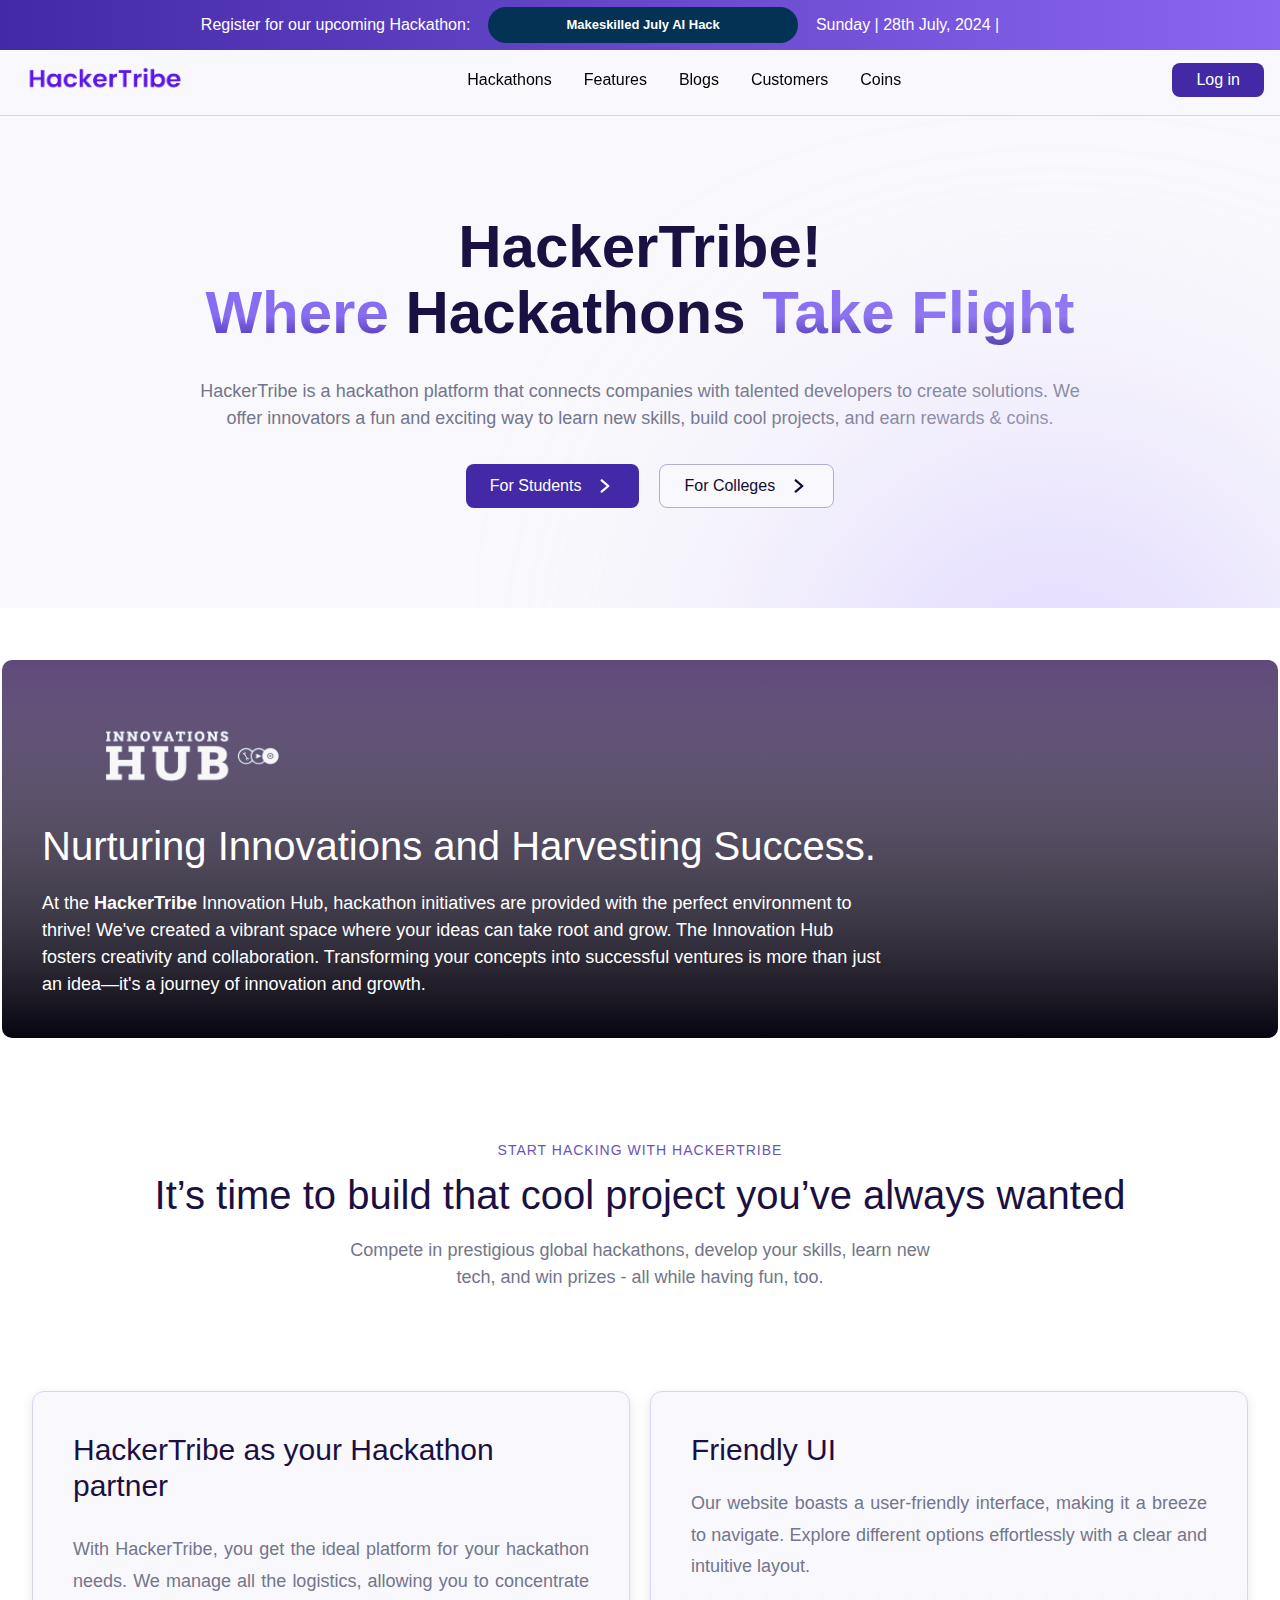
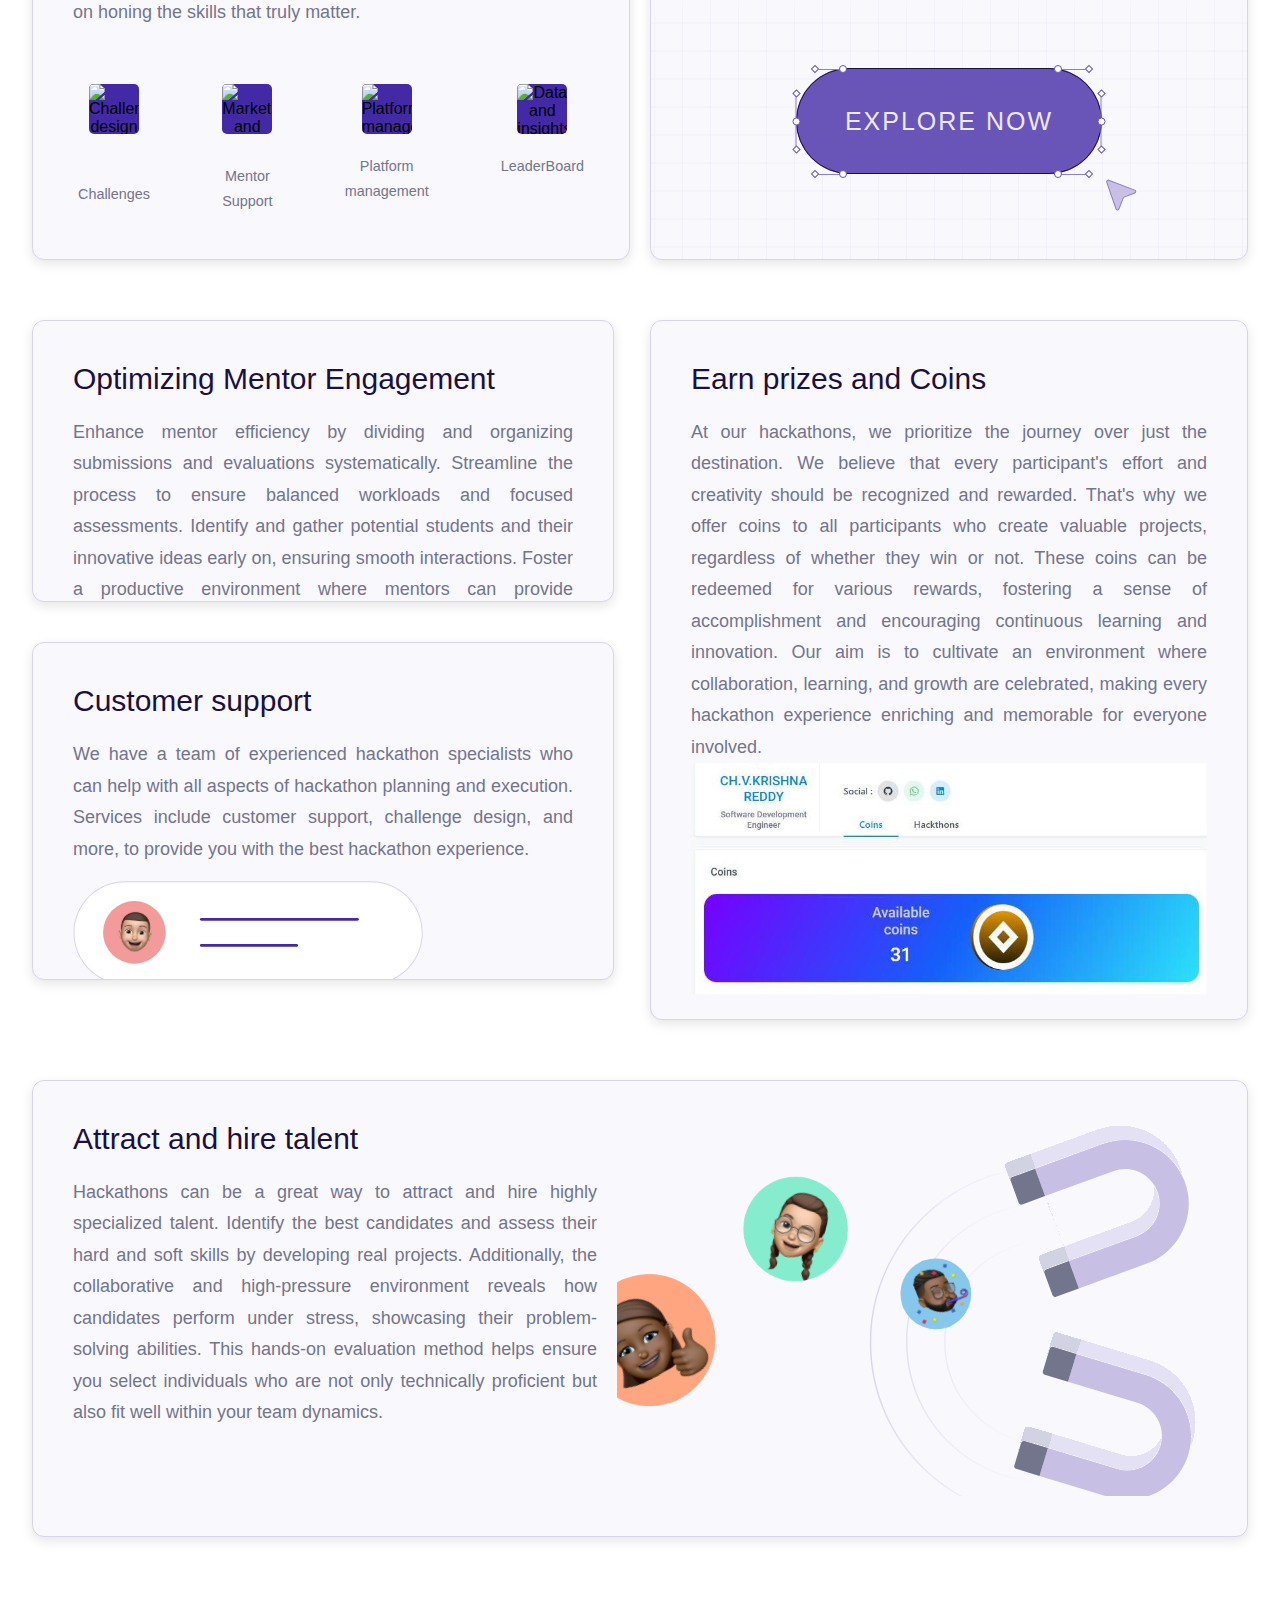
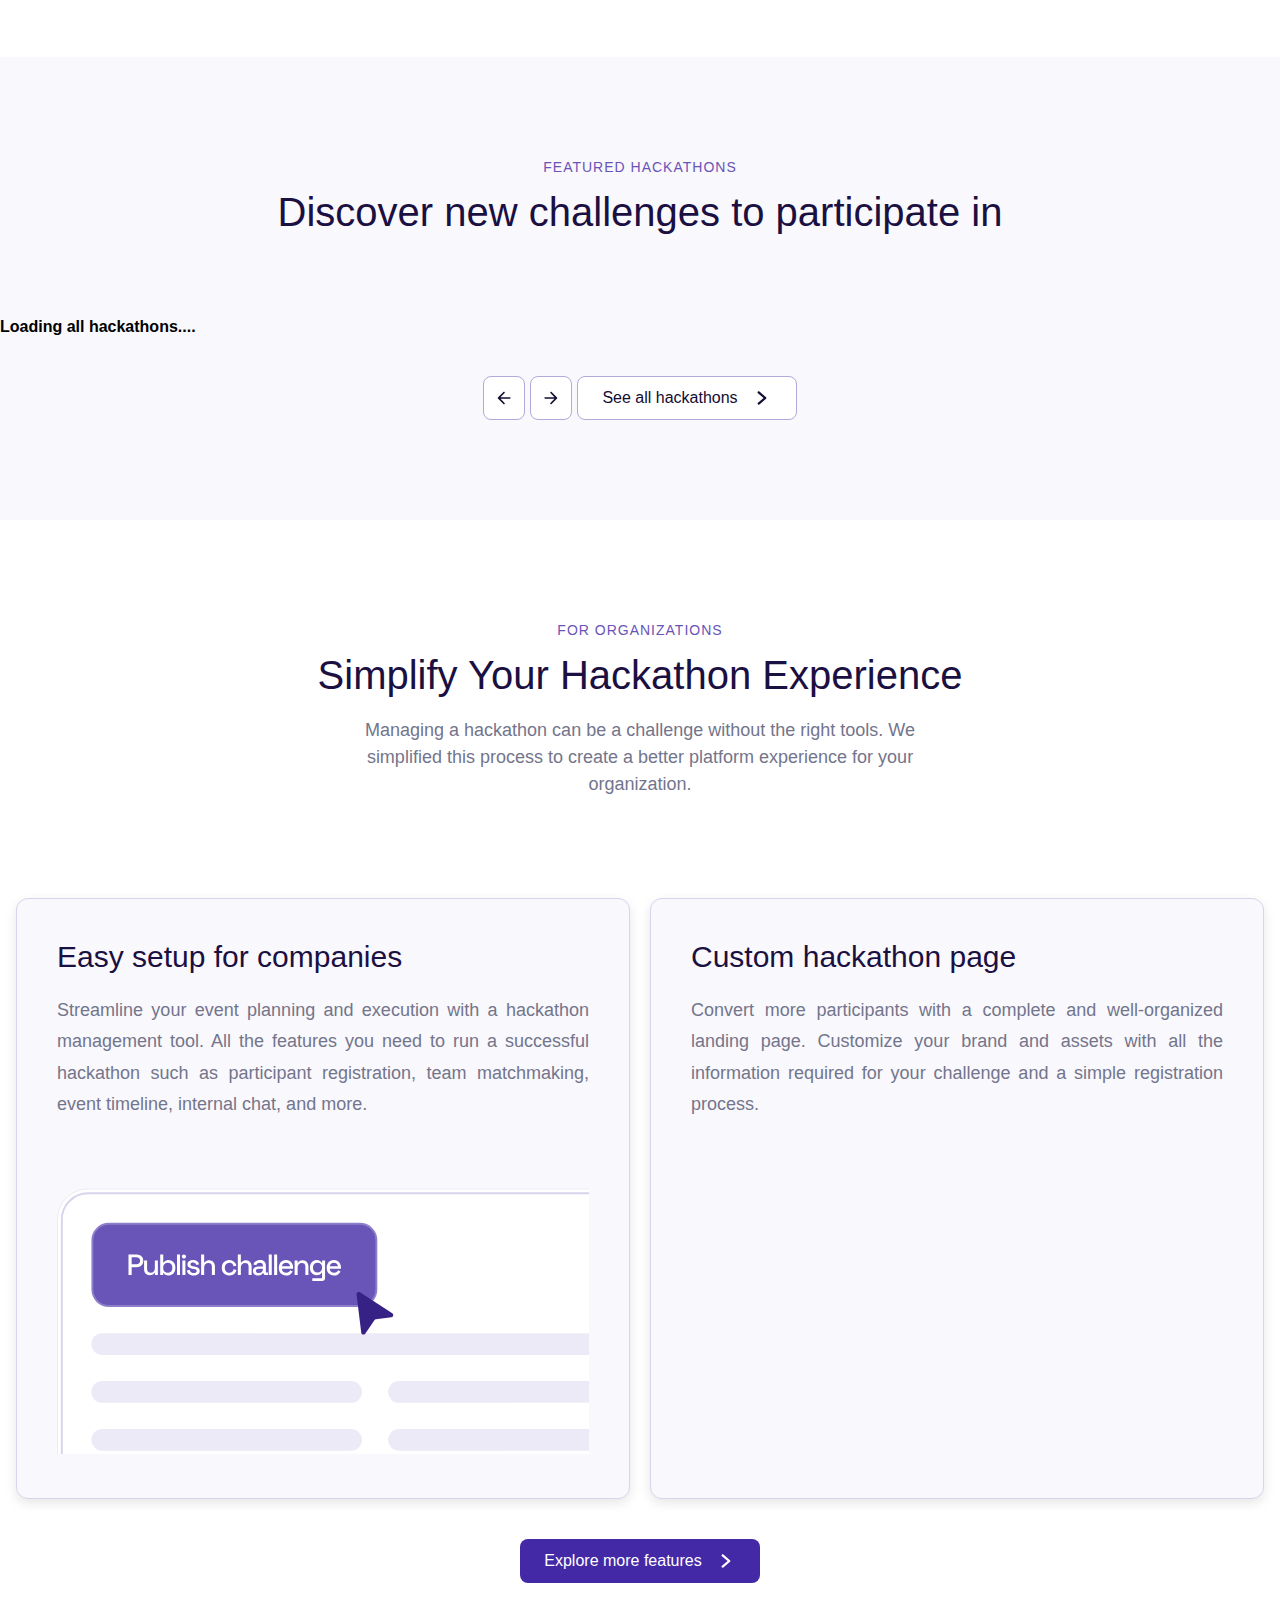
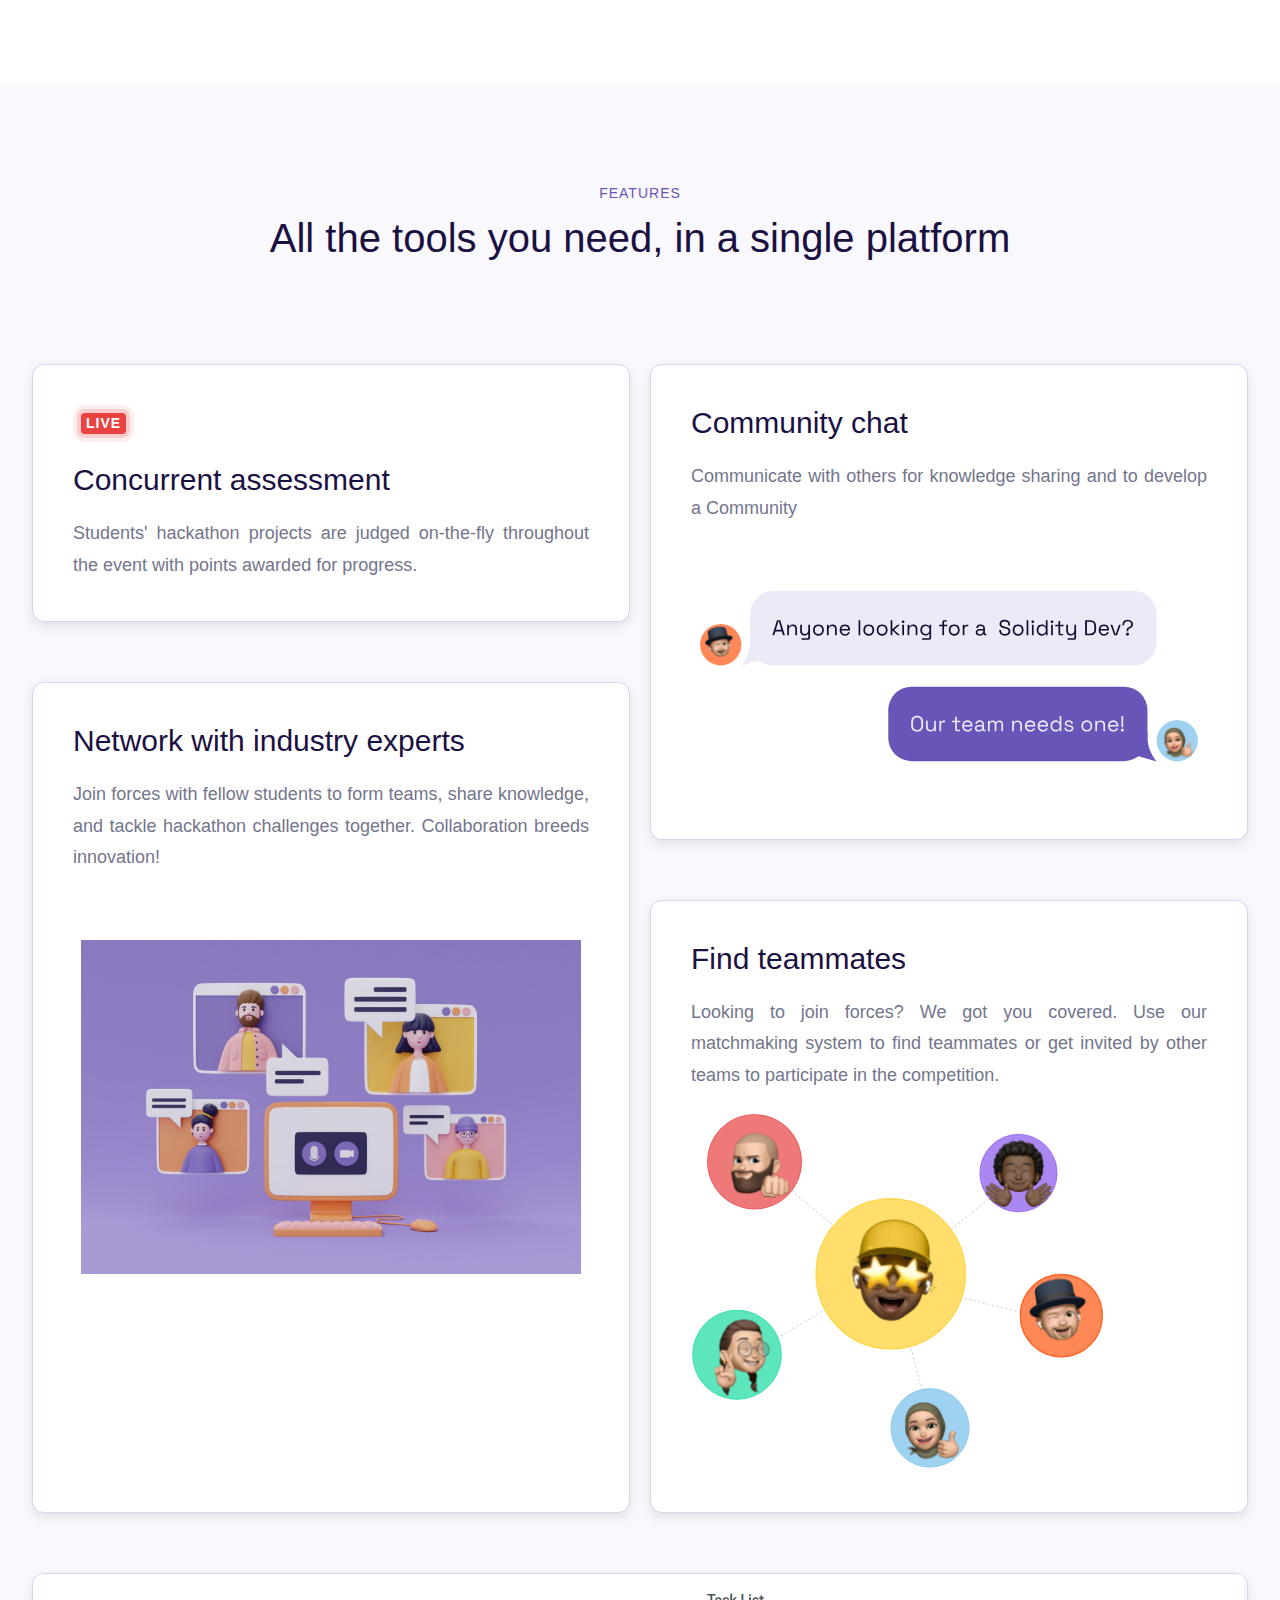
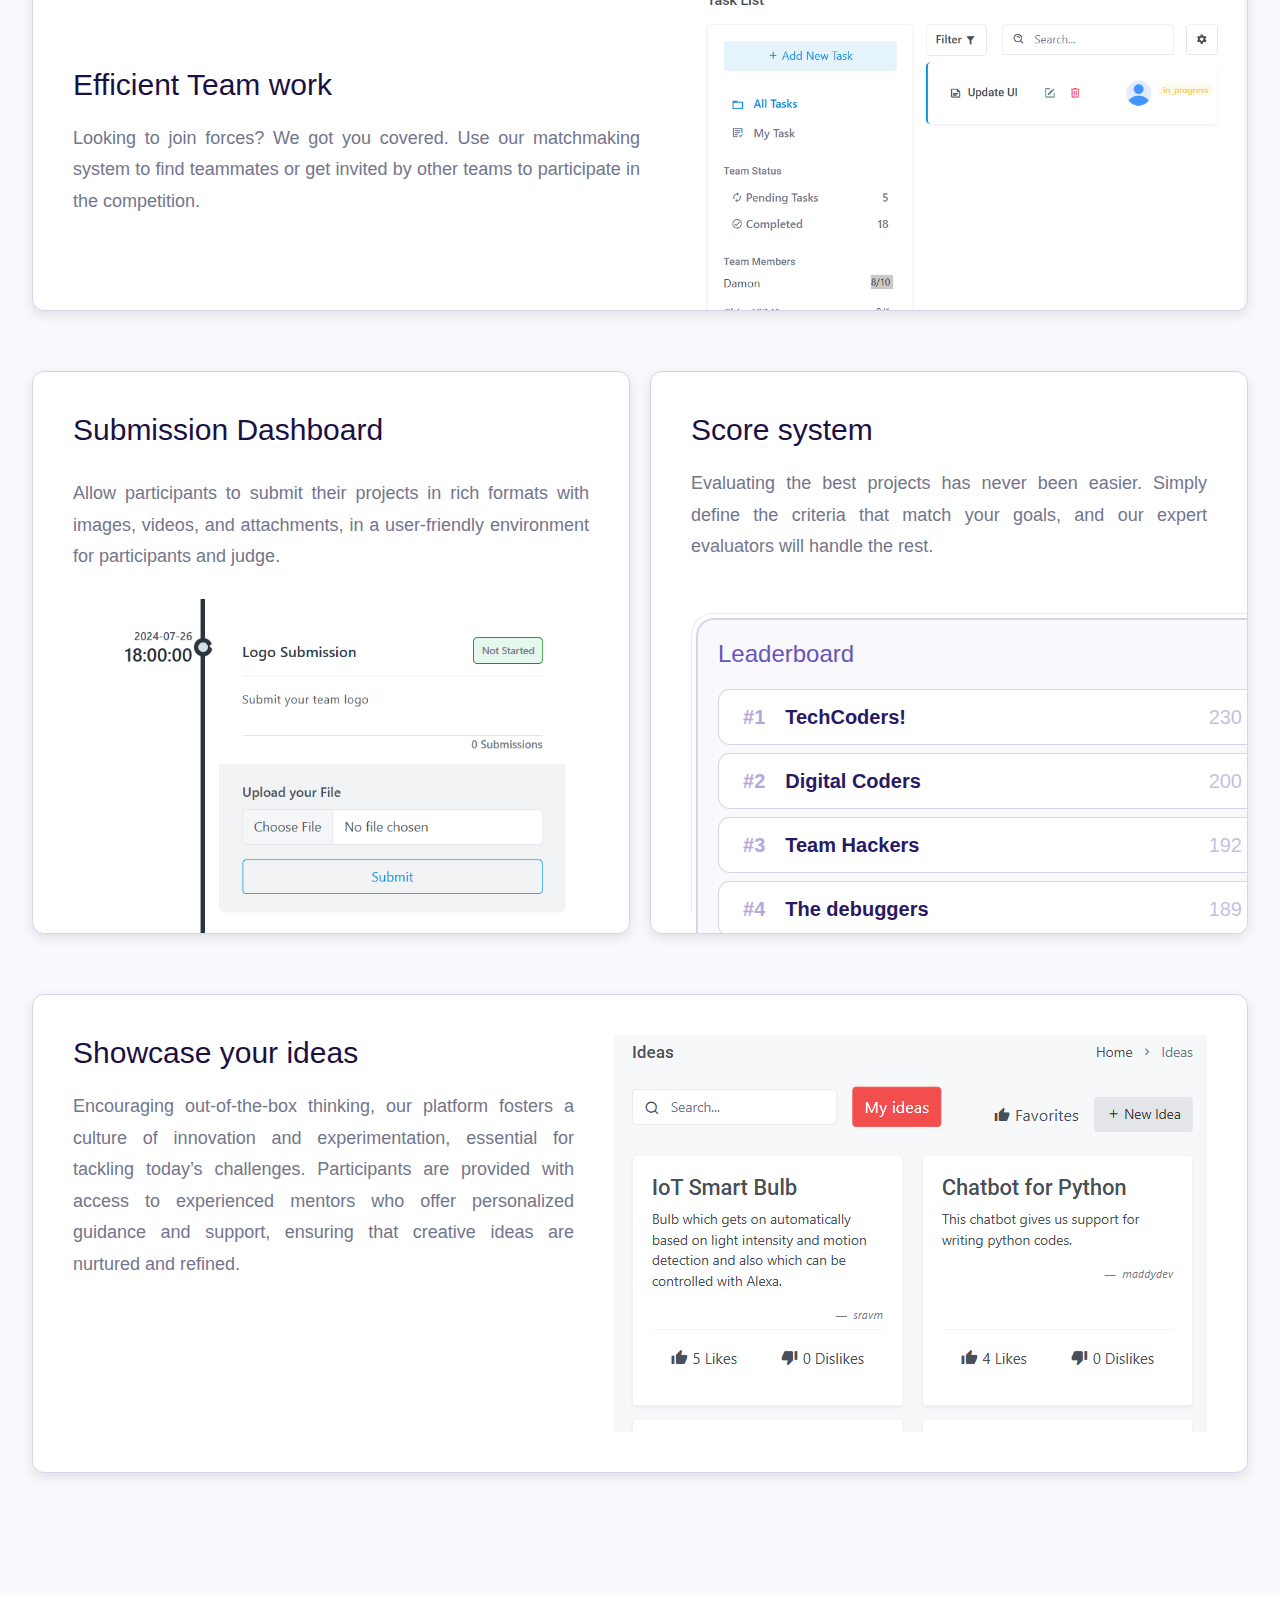
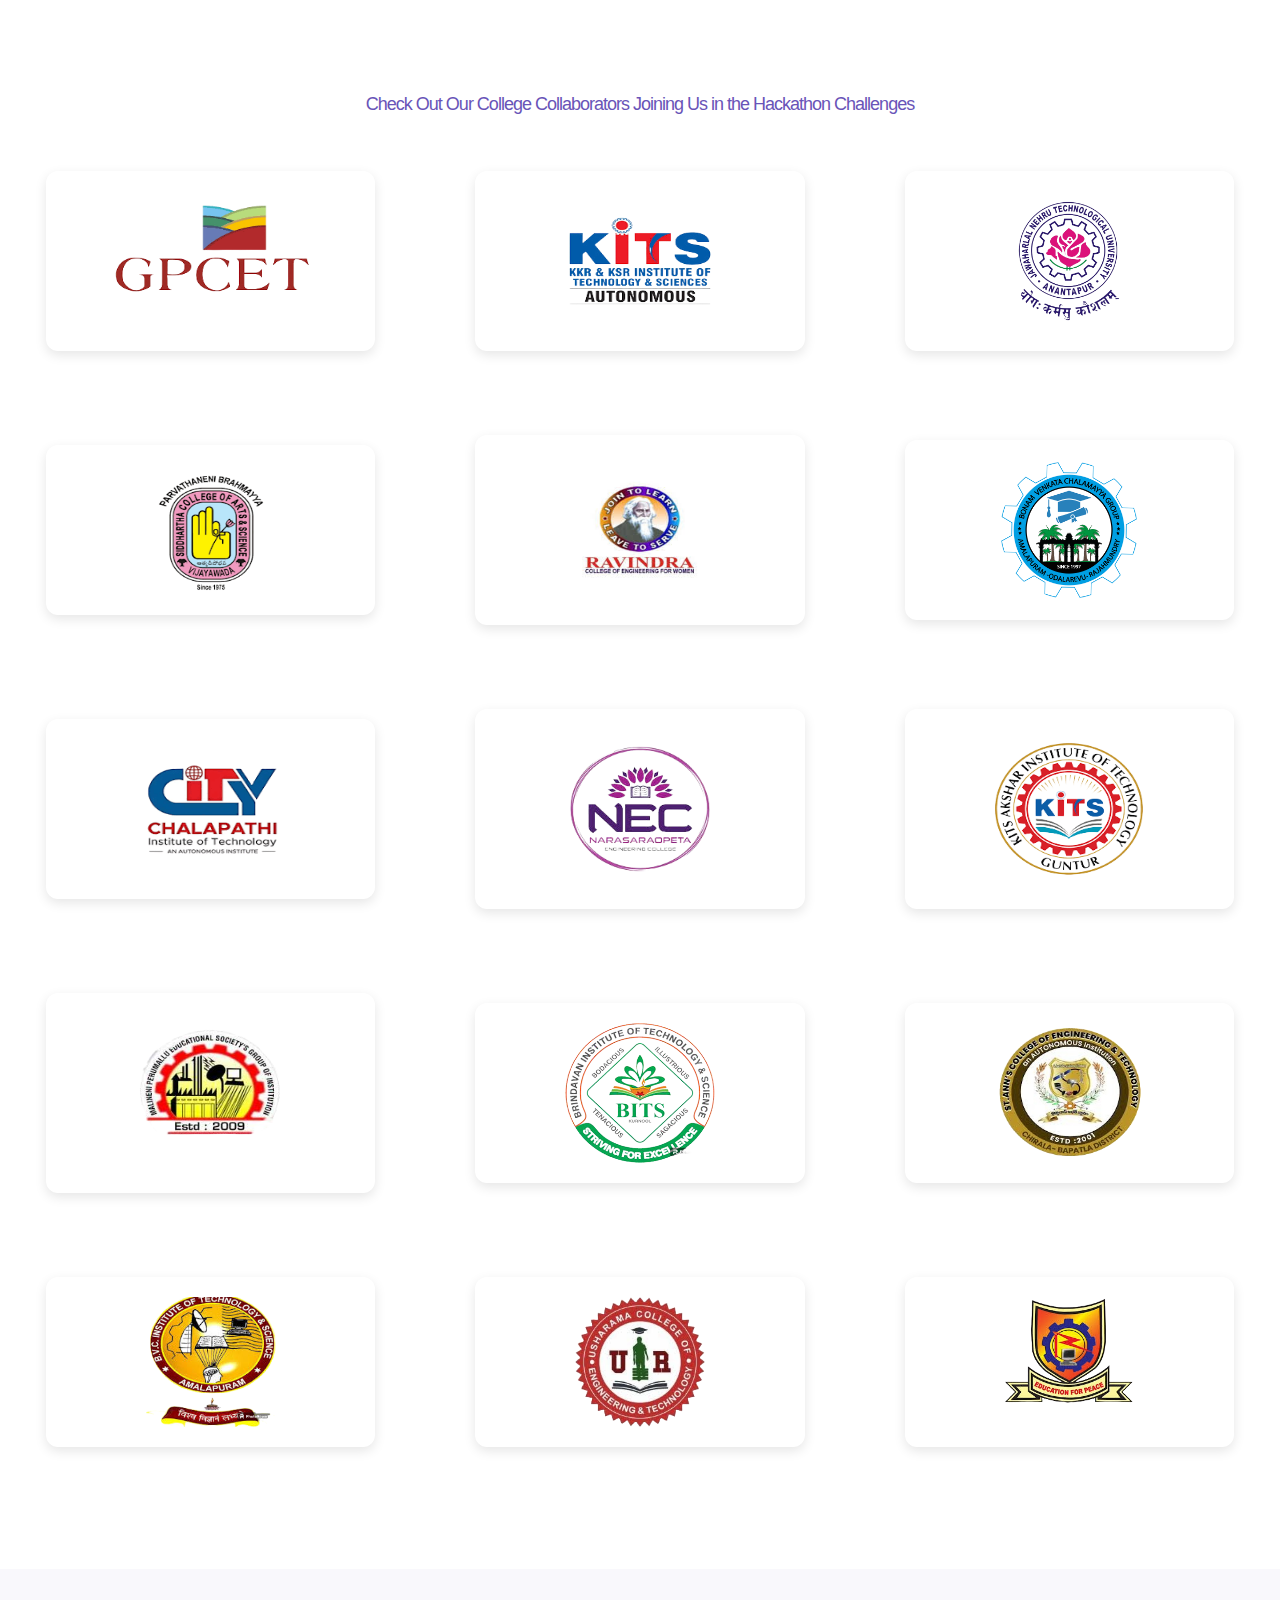
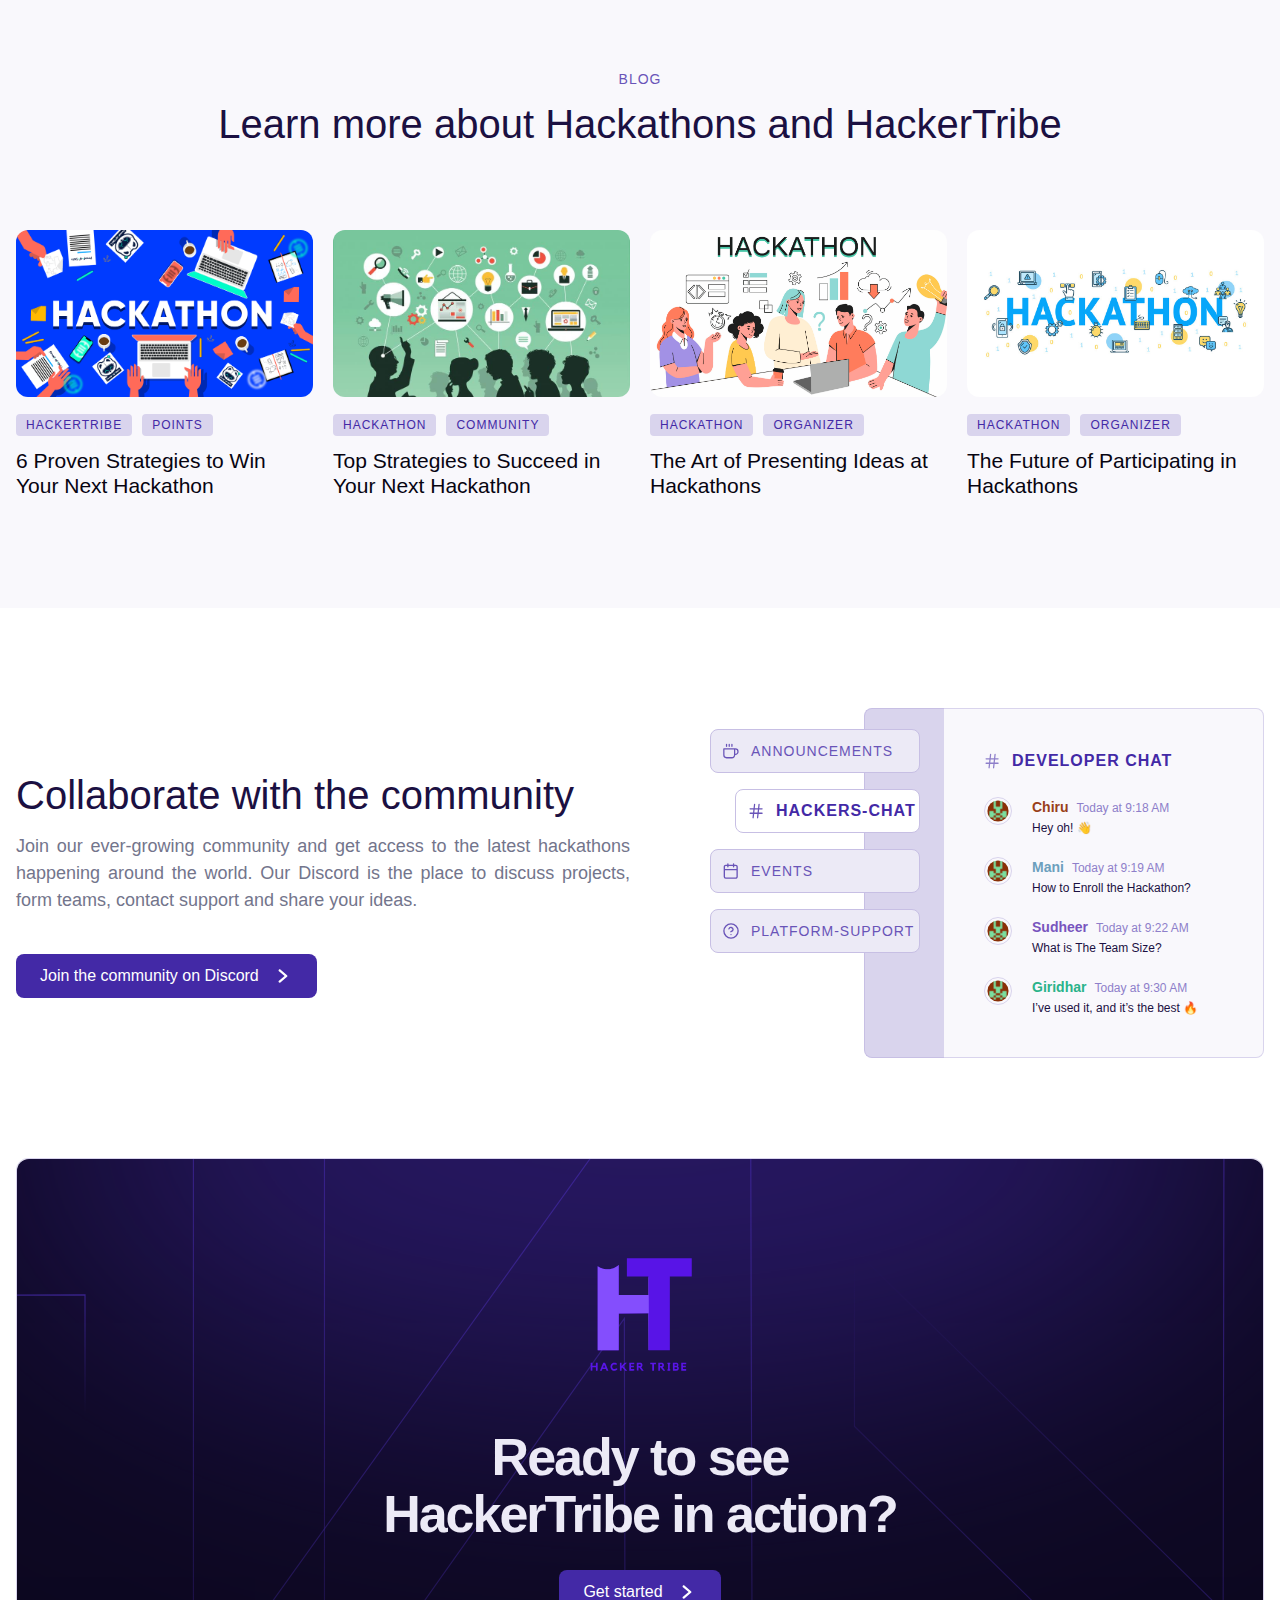
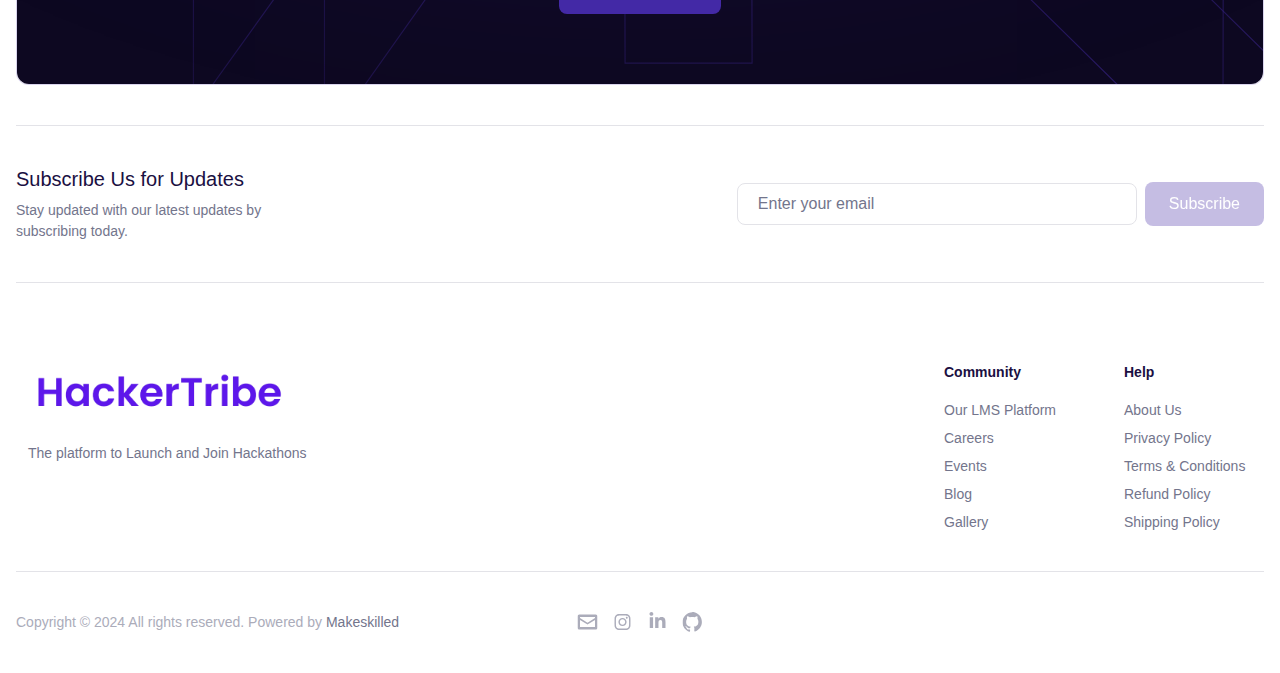
==== commit 00c80c0c: "fixed height" ====
--- a/index.html
+++ b/index.html
@@ -141,8 +141,6 @@
         @media only screen and (min-width: 475px) {
             #carousel {
                 width: 90%;
-            }
-            #cdh{
             }
             .dMHVub .card {
                 padding: 2.5rem;
@@ -219,8 +217,7 @@
                     <button class="sc-e9689e97-2 jSrkpH" aria-label="Menu"
                             onclick="if(document.getElementsByClassName('sc-e9689e97-2')[0].classList.contains('opened')){document.getElementsByClassName('sc-e9689e97-2')[0].classList.remove('opened');document.getElementsByClassName('sc-e9689e97-6')[0].classList.remove('opened');}else{document.getElementsByClassName('sc-e9689e97-2')[0].classList.add('opened');document.getElementsByClassName('sc-e9689e97-6')[0].classList.add('opened')}"></button>
                         <div class="sc-e9689e97-3">
-                            <a href="/"><img alt="makeskiled_logo" src="./images/ht logo.png" width="280"
-                                    height="50"></a>
+                            <a href="/"><img alt="makeskiled_logo" src="./images/ht logo.png" style="max-width: 180px;"></a>
                         </div>
                         <nav aria-label="Main" data-orientation="horizontal" dir="ltr"
                             class="styles_NavigationMenuRoot__P_zfK">
@@ -402,8 +399,8 @@
                 </section>
 <div style="margin-top: 50px;">
     <div id="innovation-hub-whitepaper" class="styles_wrapper__9AY5g" style="padding: 2px;; position: relative;">
-        <div class="dfsgsdj" style="height: 400px;">
-            <div style="margin-top: 80px;"><img src="./images/IH.png" alt="" style="width: 300px; margin-left: 0px; position: absolute; left: 120px;top: 0;"></div>
+        <div class="dfsgsdj" >
+            <div style="margin-top: 80px;"><img src="./images/IH.png" alt="" style="width: 300px; margin-left: 0px; position: absolute;top: 0;"></div>
             <h2 style="margin-top: 120px;">Nurturing Innovations and Harvesting Success.</h2>
 <div>
     <p>
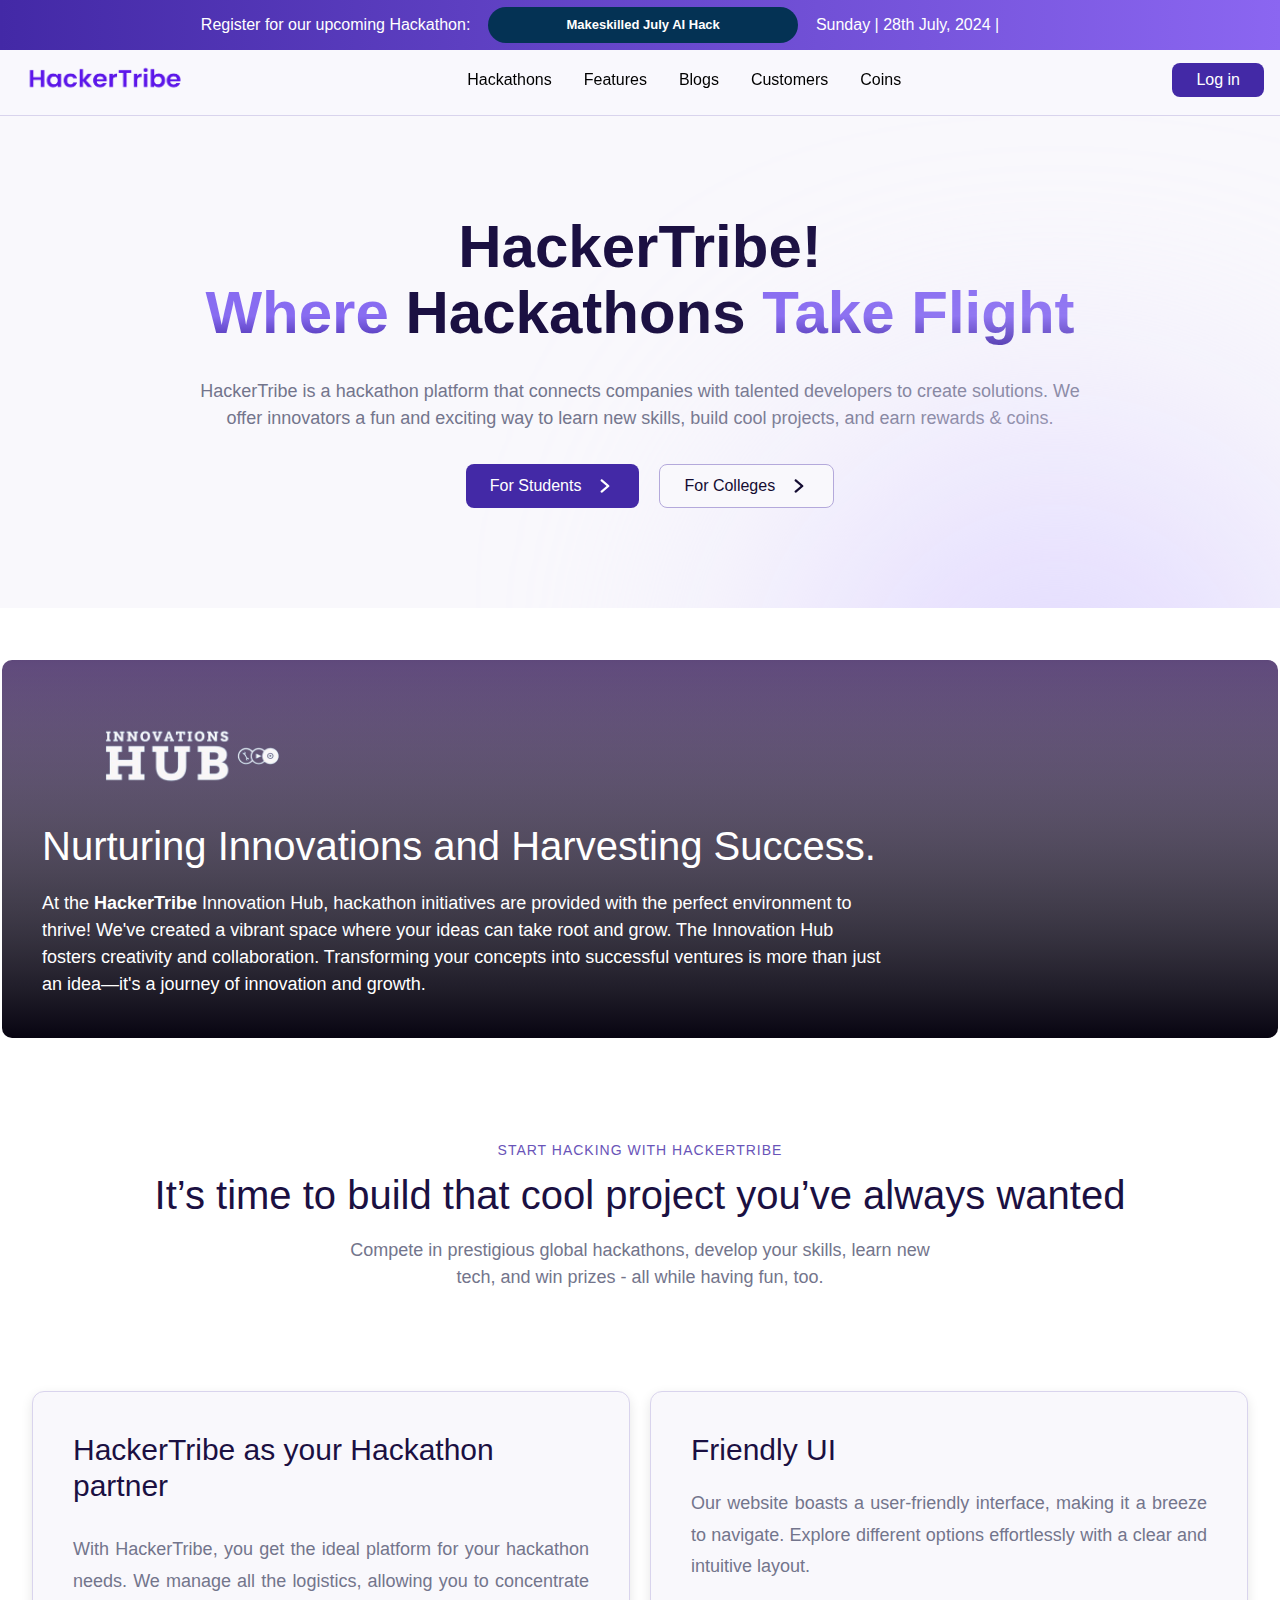
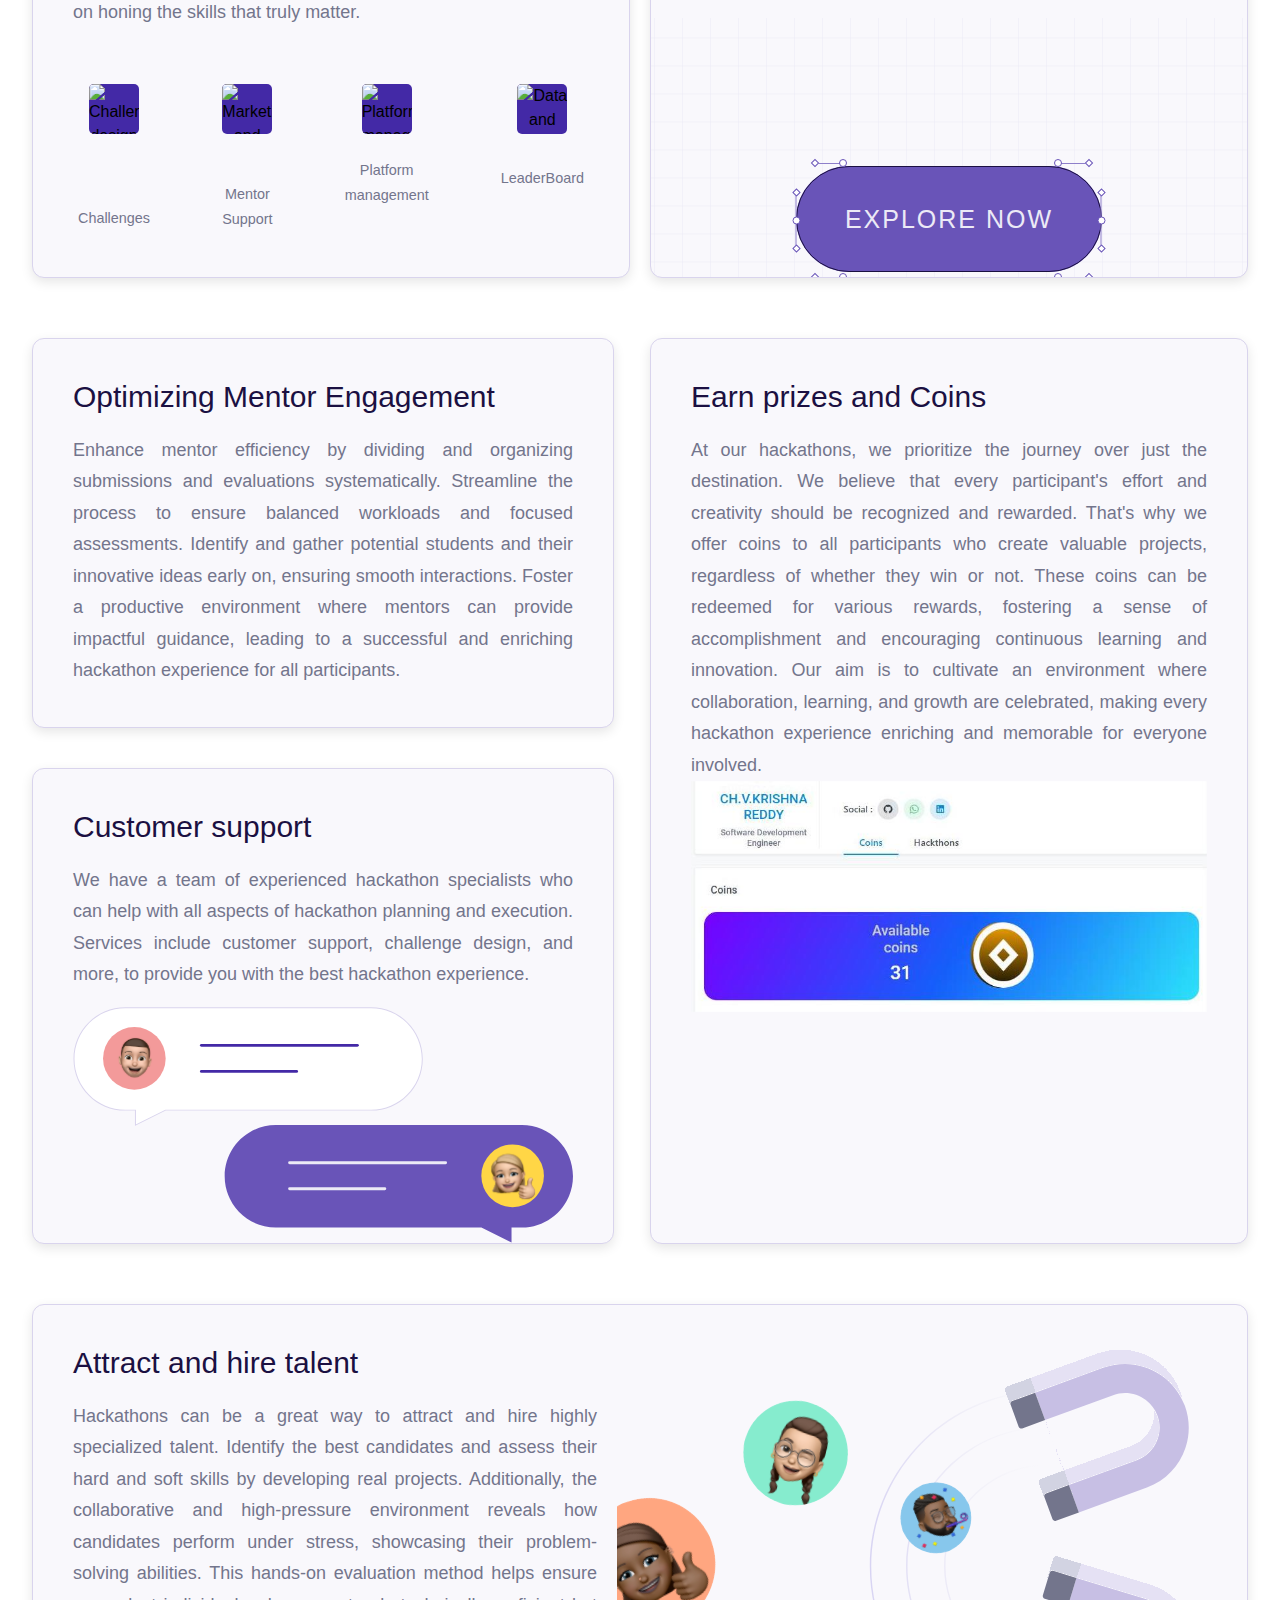
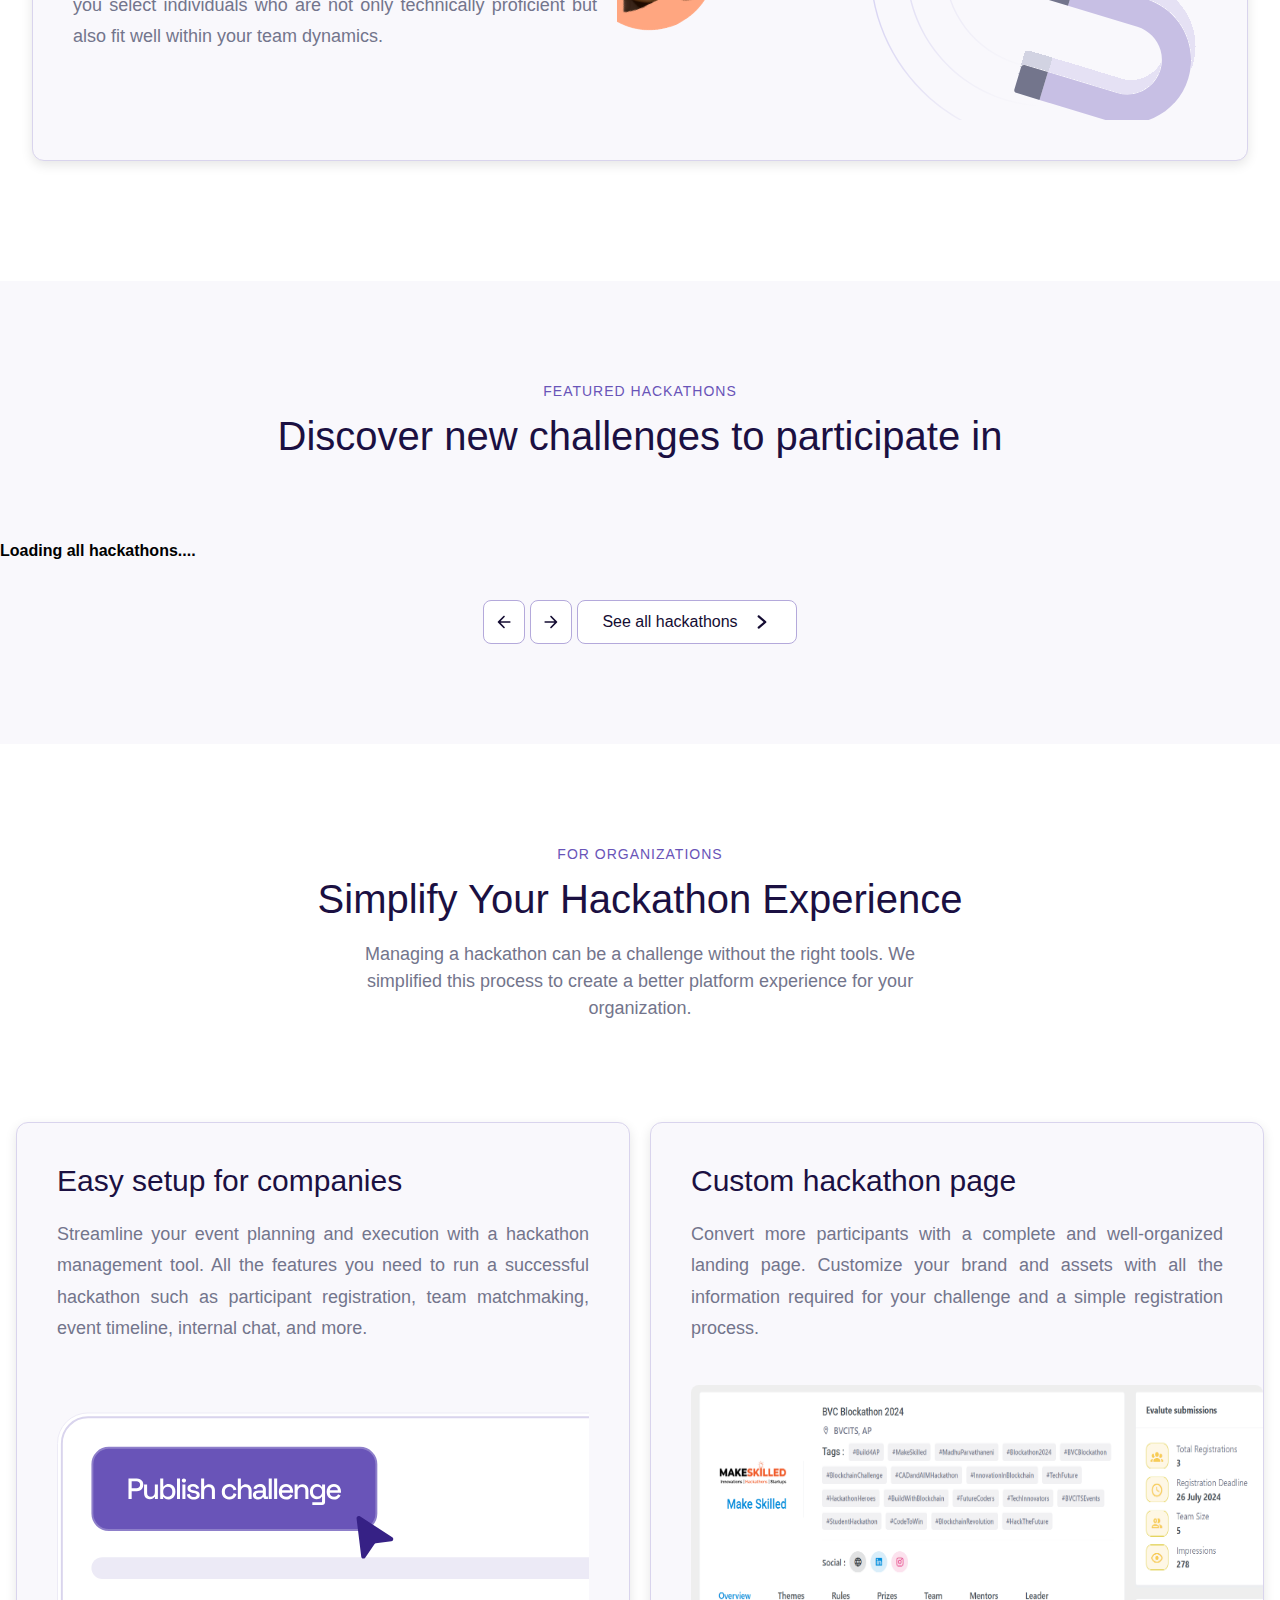
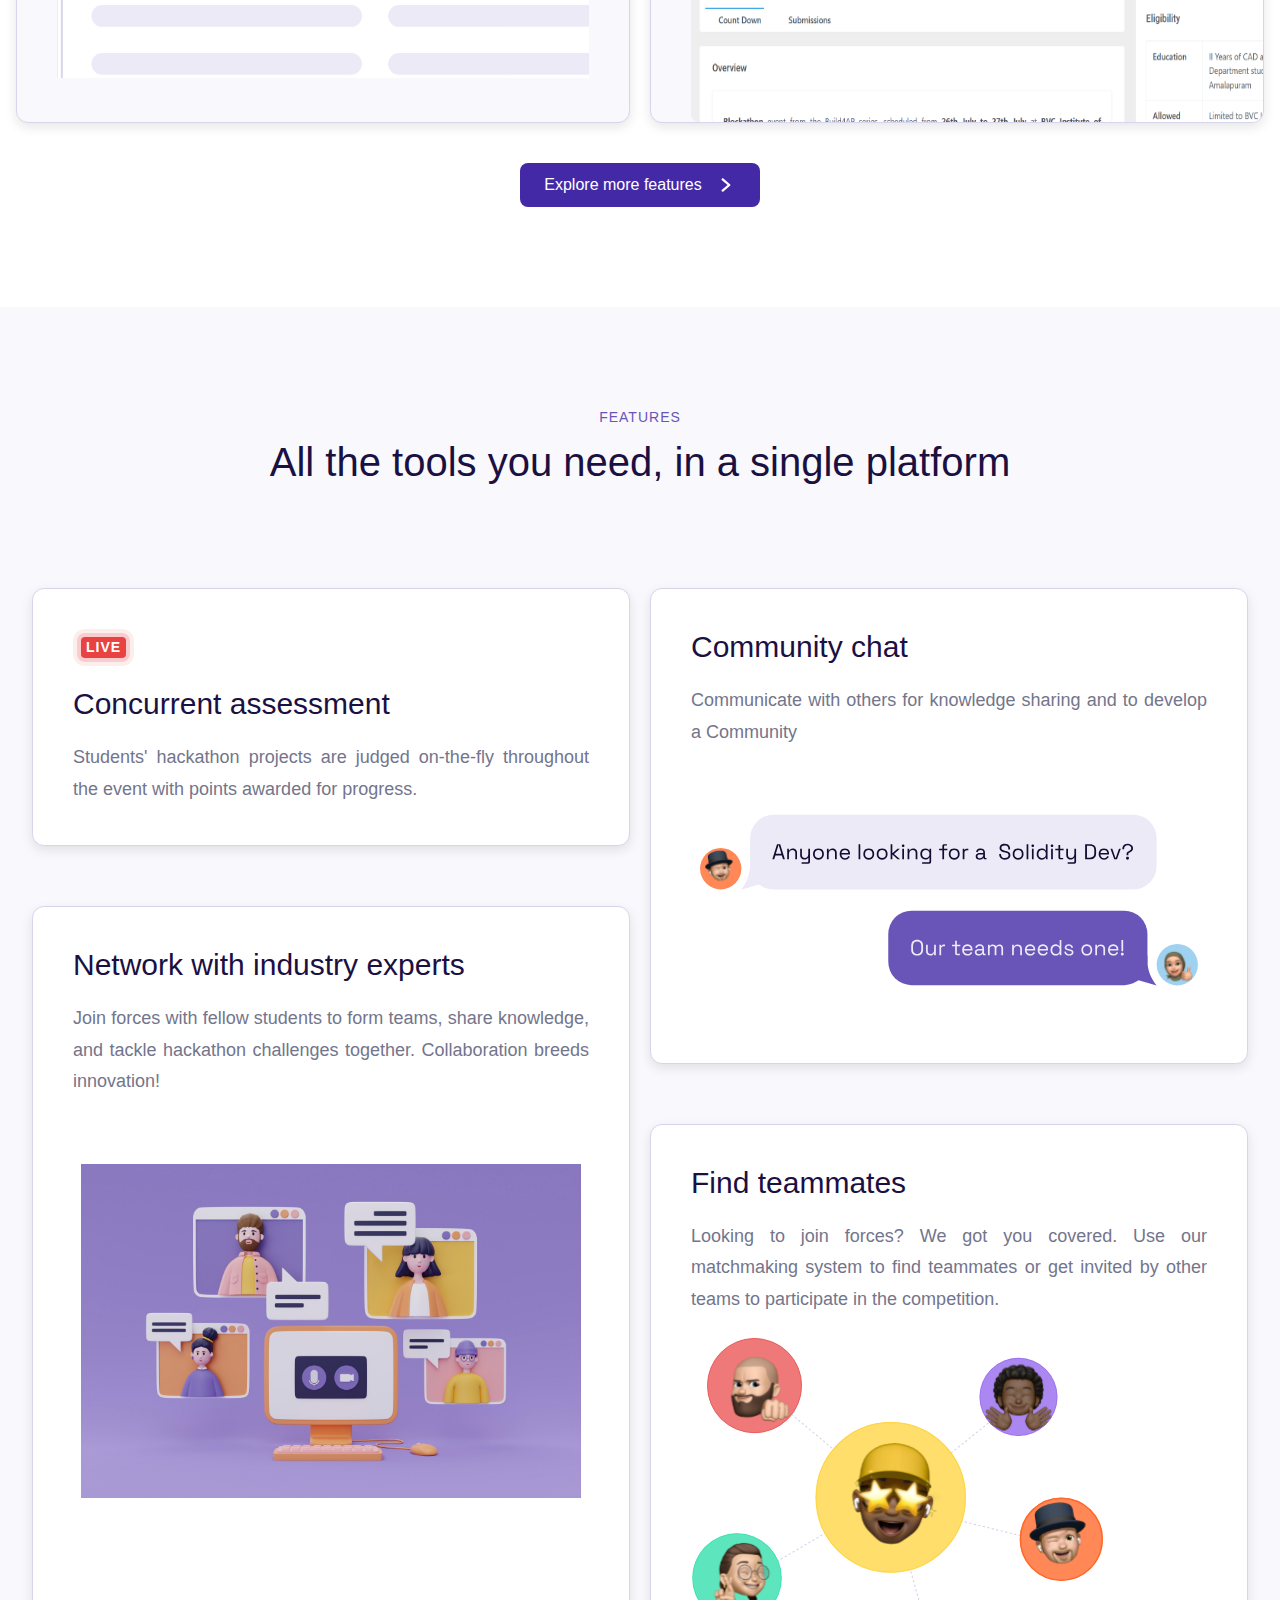
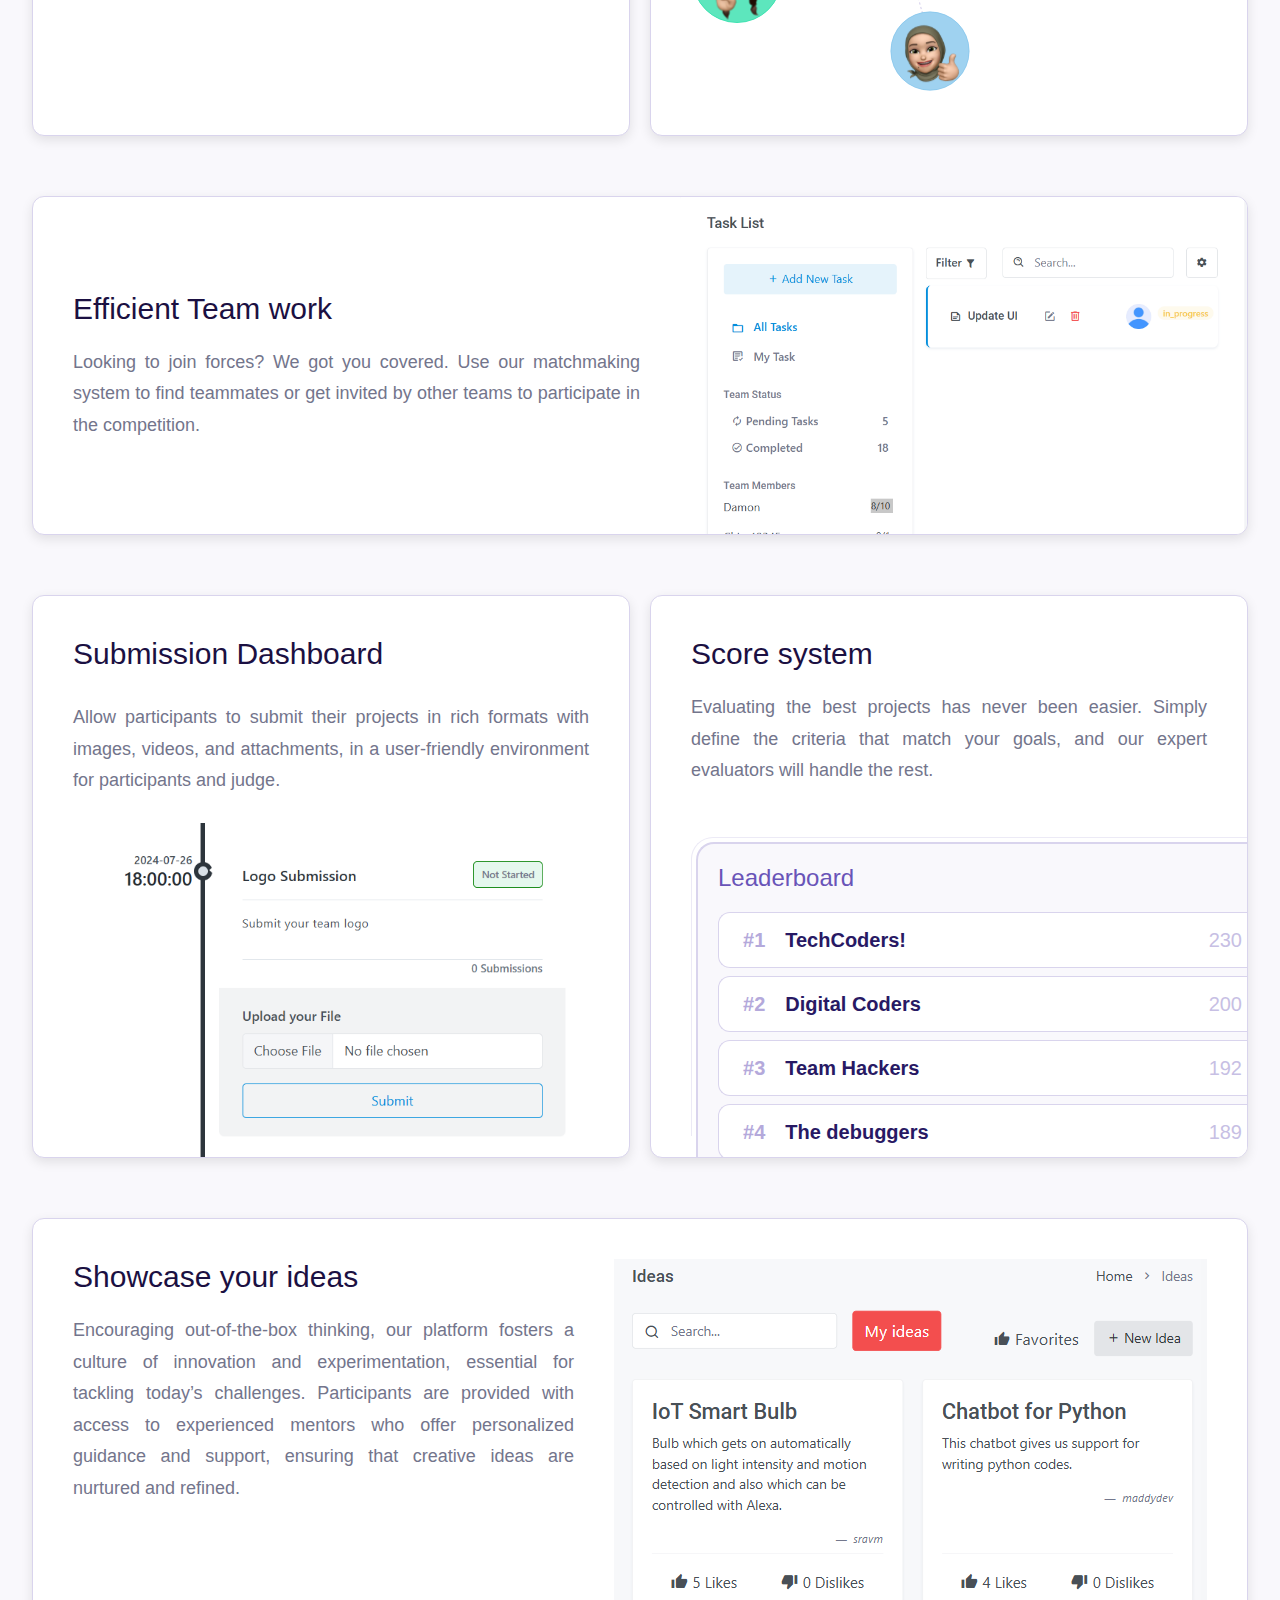
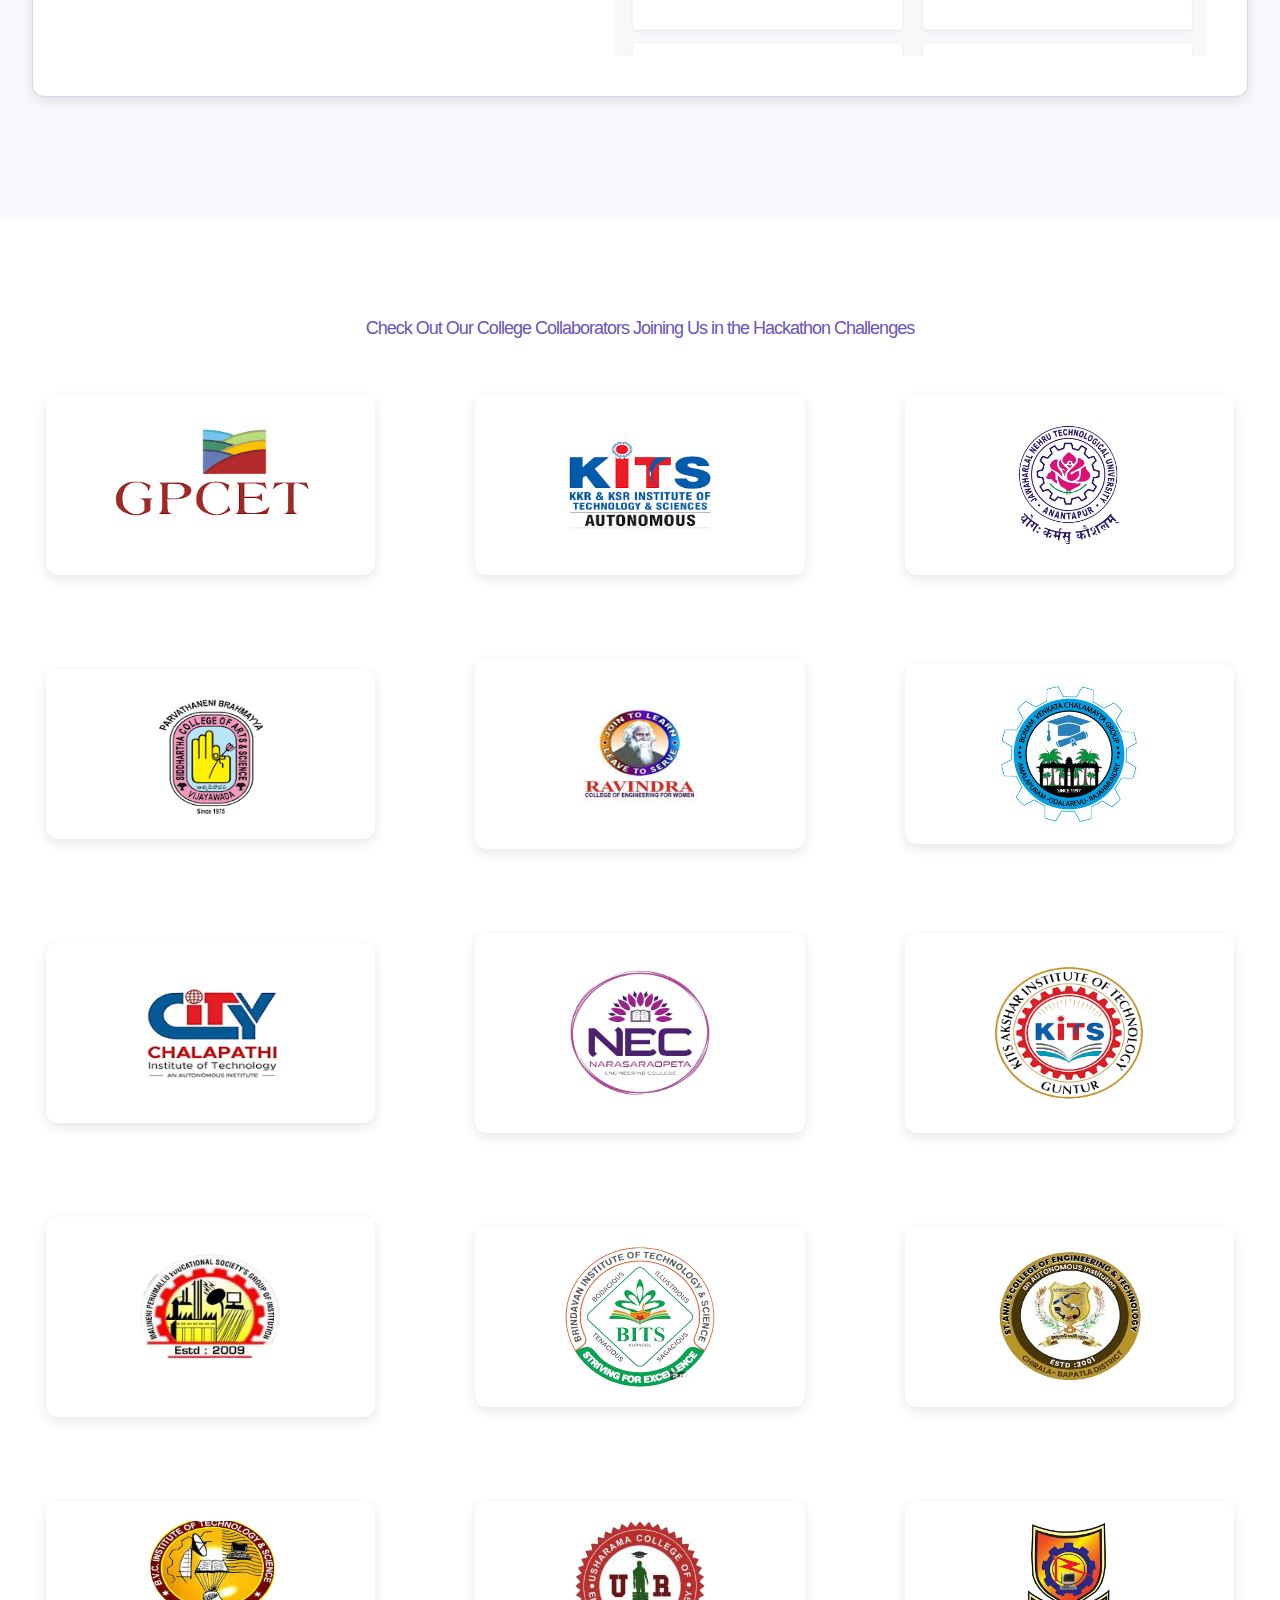
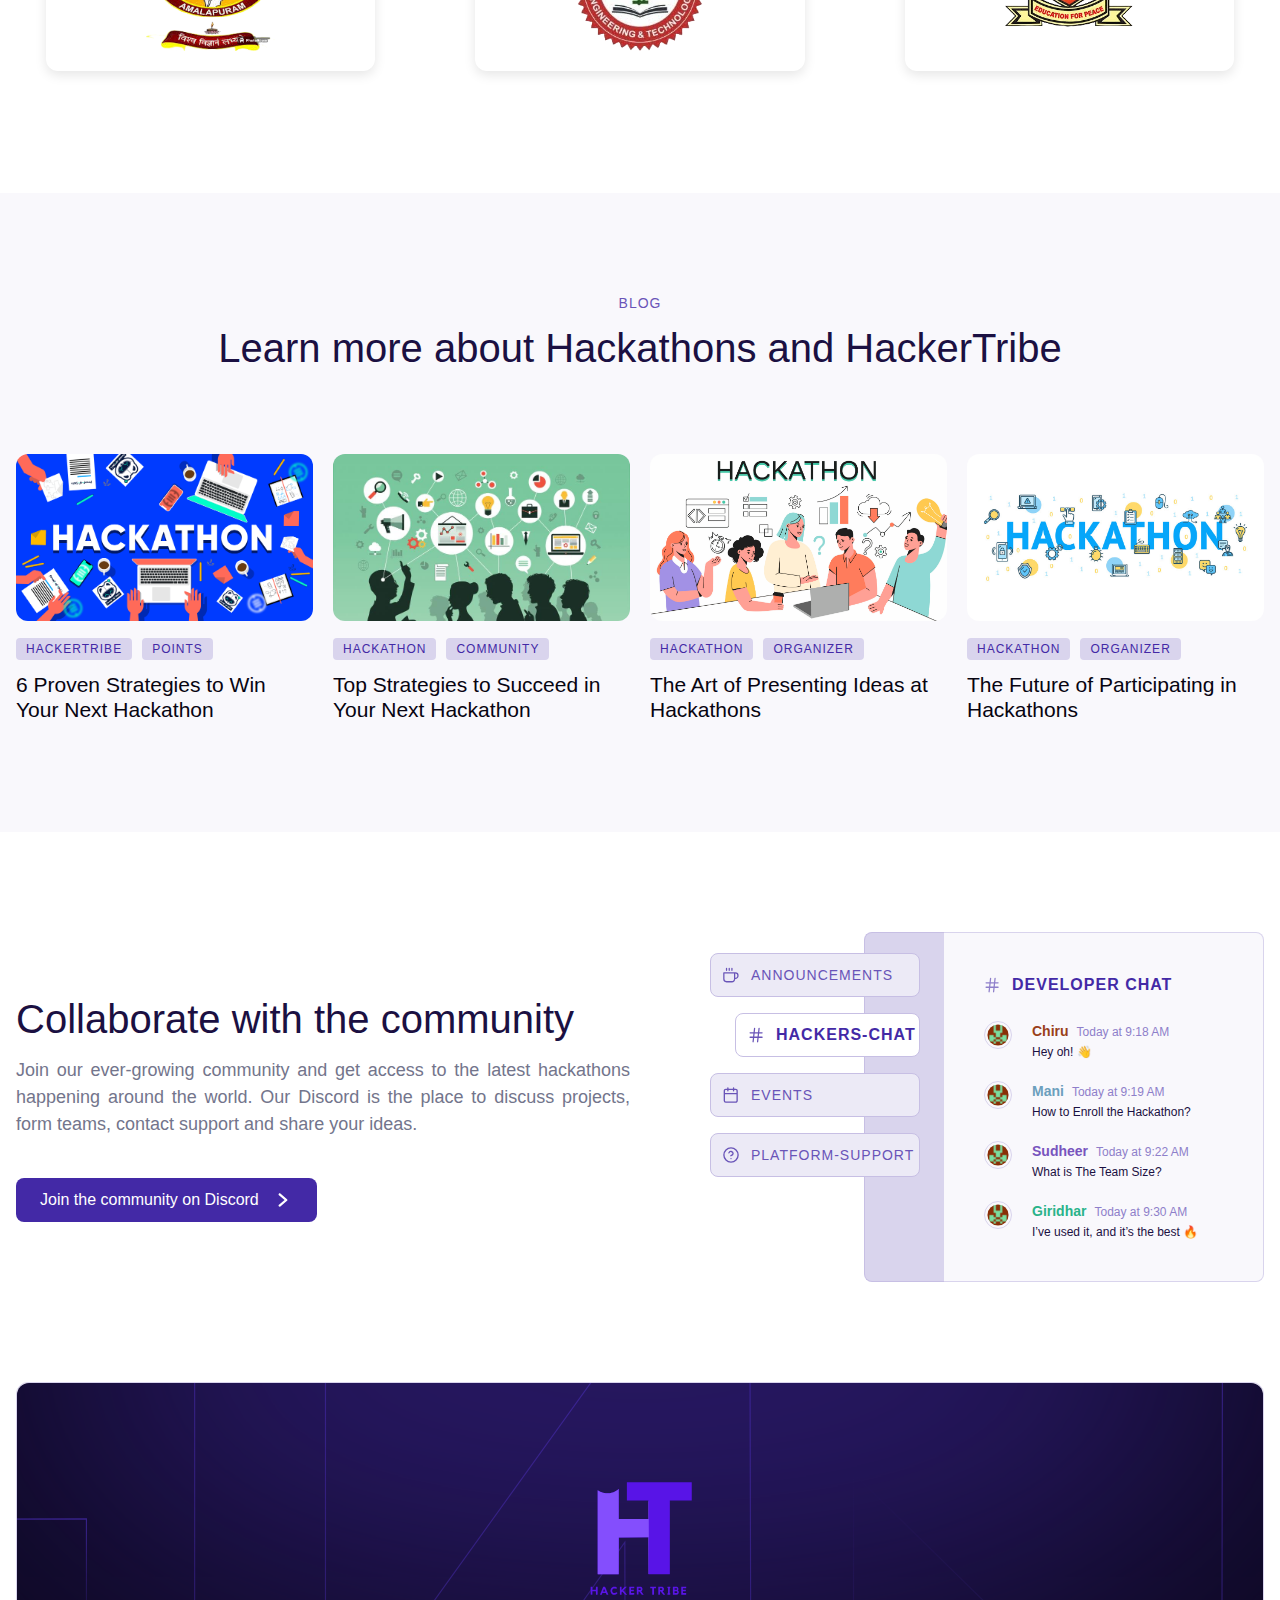
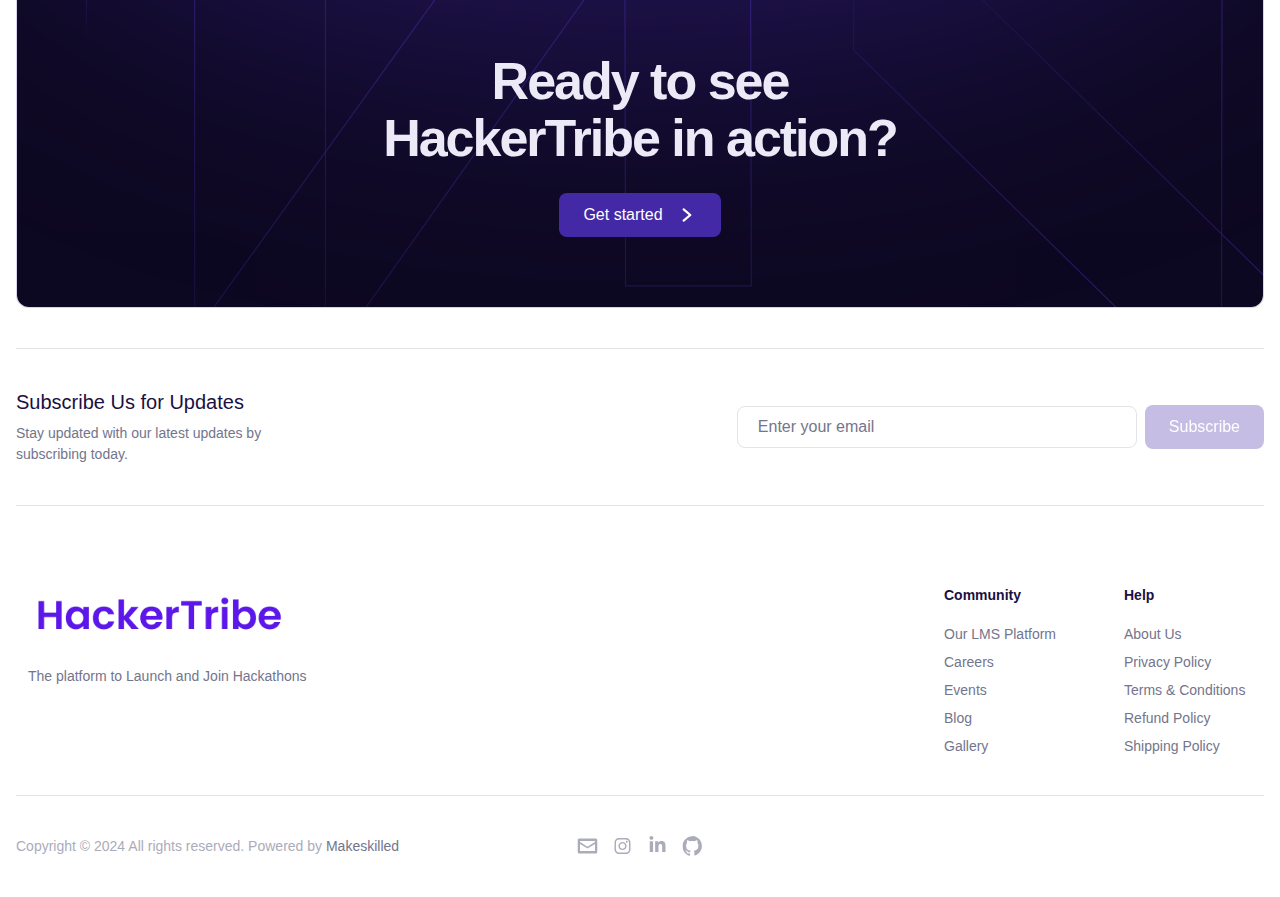
==== commit f9cedcc7: "fixed height" ====
--- a/index.html
+++ b/index.html
@@ -141,6 +141,10 @@
         @media only screen and (min-width: 475px) {
             #carousel {
                 width: 90%;
+            }
+            #cdh{
+                line-height: 1.5;
+                max-height: 100%;
             }
             .dMHVub .card {
                 padding: 2.5rem;
@@ -183,9 +187,6 @@
     overflow: hidden;
     position: relative;
   }
-    
-    
-    
     .marquee span {
         width: max-content;
     }
@@ -497,9 +498,9 @@
                                 <p>Control your digital identity with an Ethereum account and ENS profile, bypassing traditional intermediaries.</p>
                                 <div class="image"><img src="/product-shots/ethereum-sign-in.svg" alt="Earn prizes and tokens" /></div> -->
                                 </div>
-                                <div class="" id="cdh">
+                                <div class="card" id="cdh">
                                     <div style="display: none;"></div>
-                                    <div class="card">
+                                    <div >
                                         <h3>Friendly UI</h3>
                                         <p style="text-align: justify;">Our website boasts a user-friendly interface, making it a breeze to navigate. Explore different options effortlessly with a clear and intuitive layout.</p>
                                         <div class="gradient-divider"></div>
@@ -532,13 +533,13 @@
                                         </div>
                                     </div>
                                 </div>
-                                <div class="abcefd " id="cdh">
-                                    <div class="card">
+                                <div class="abcefd " >
+                                    <div class="card" id="cdh">
                                         <h3>Optimizing Mentor Engagement</h3>
                                         <p style="text-align: justify;">Enhance mentor efficiency by dividing and organizing submissions and evaluations systematically. Streamline the process to ensure balanced workloads and focused assessments. Identify and gather potential students and their innovative ideas early on, ensuring smooth interactions. Foster a productive environment where mentors can provide impactful guidance, leading to a successful and enriching hackathon experience for all participants.
                                         </p>
                                     </div>
-                                    <div class="card">
+                                    <div class="card" id="cdh">
                                         <h3>Customer support</h3>
                                         <p style="text-align: justify;">We have a team of experienced hackathon specialists who can help with all aspects
                                             of hackathon planning and execution. Services include customer support,
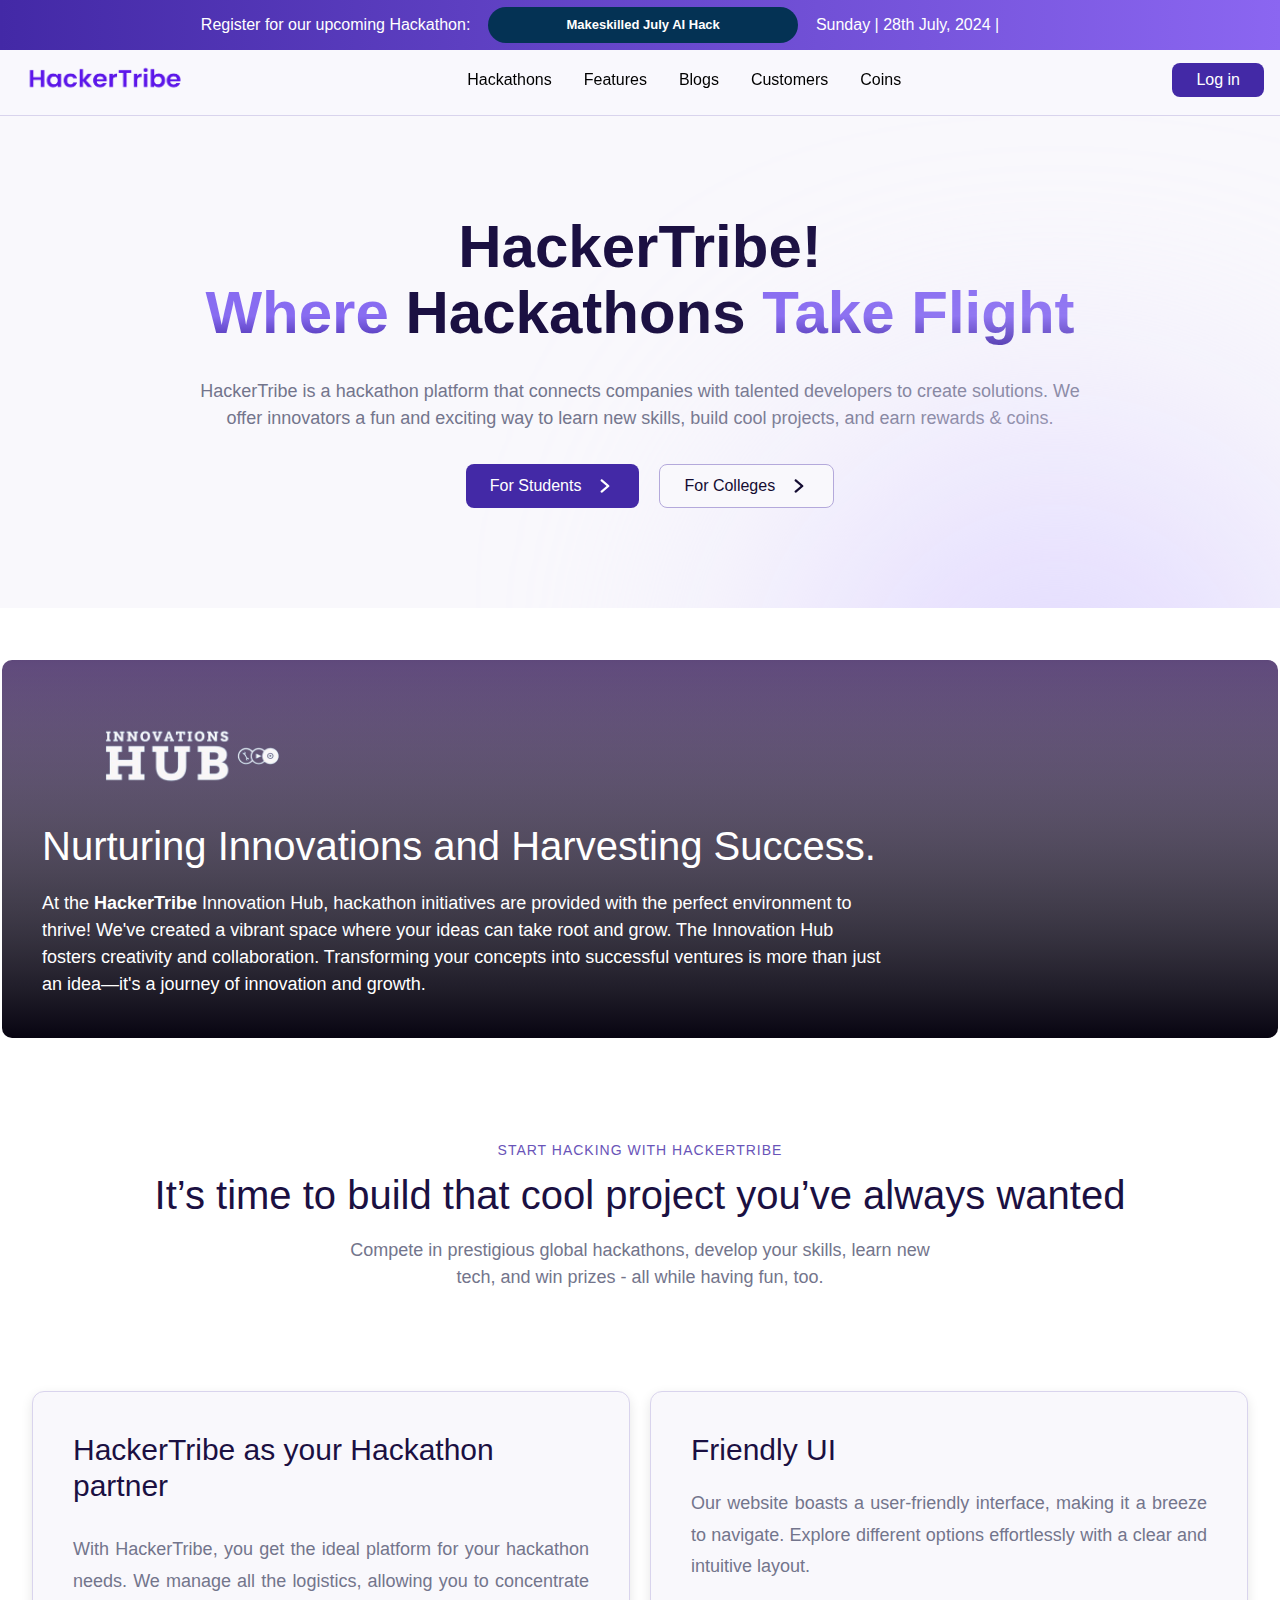
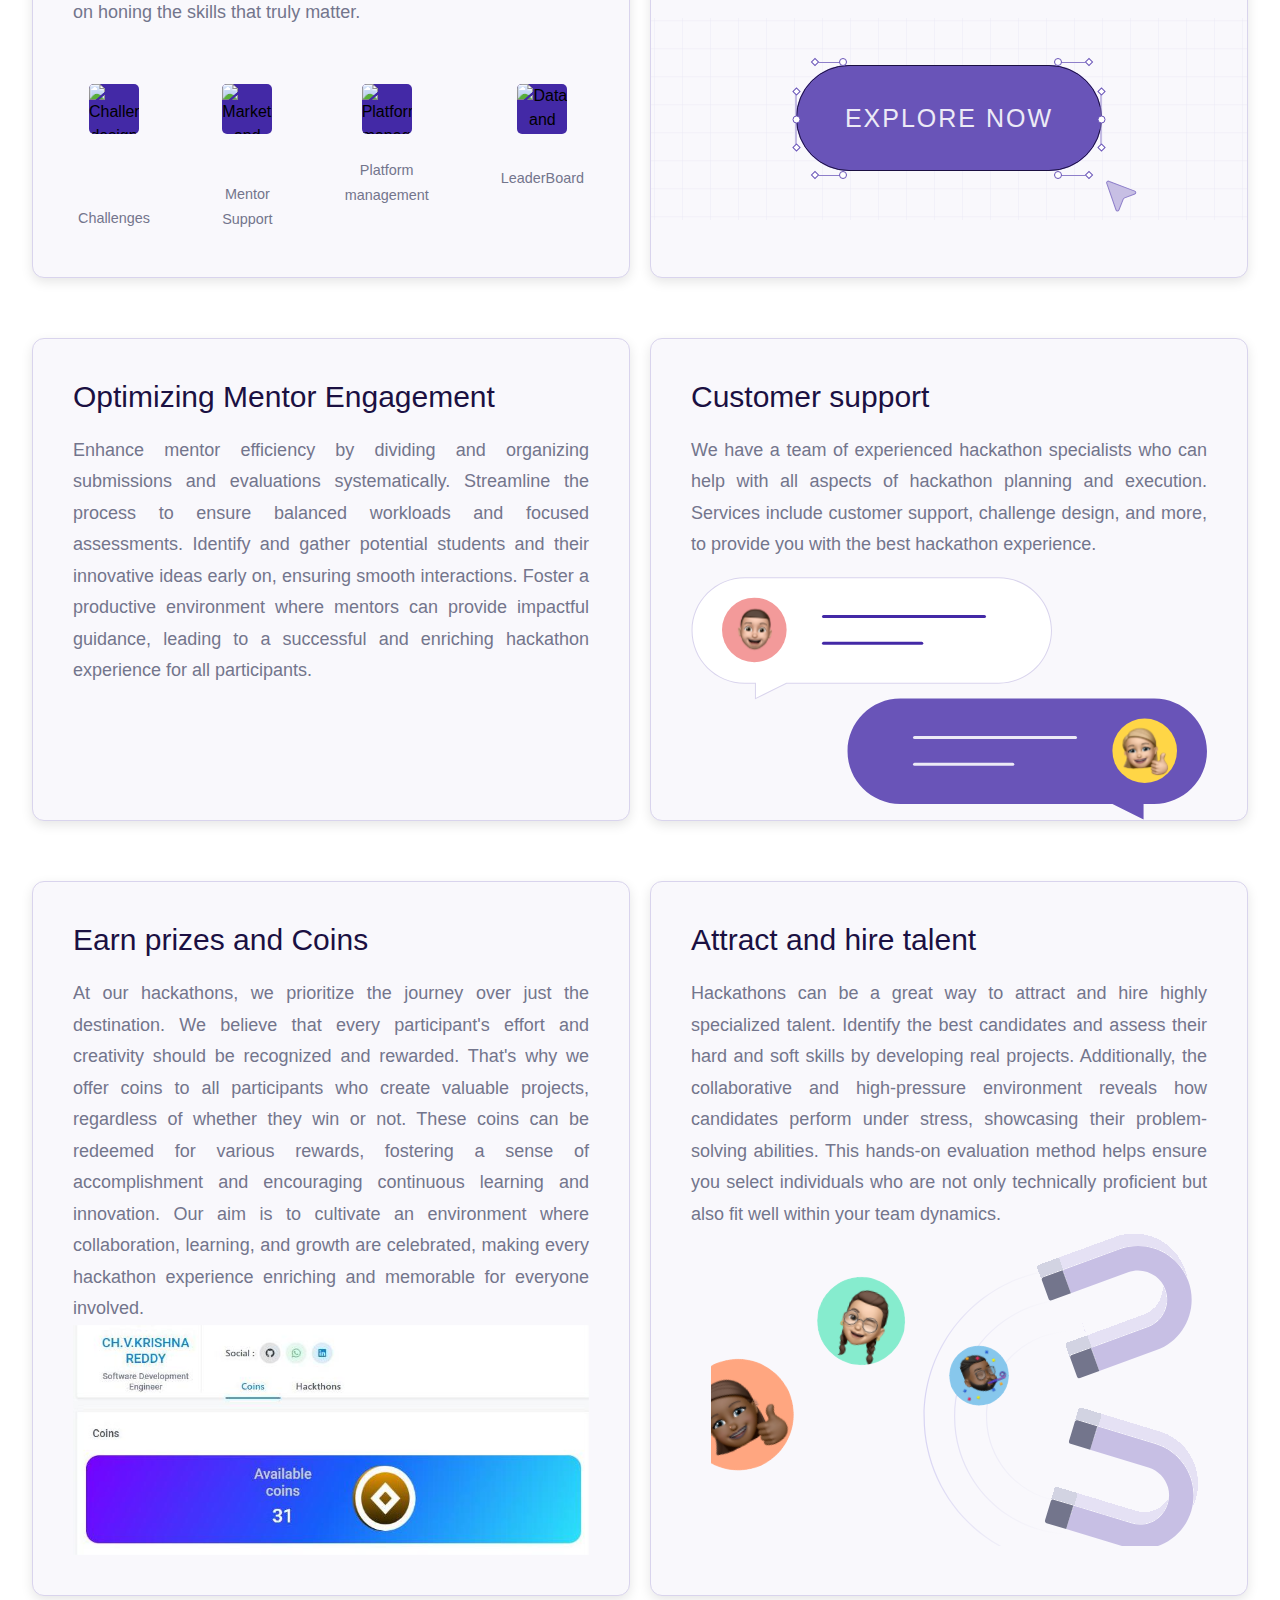
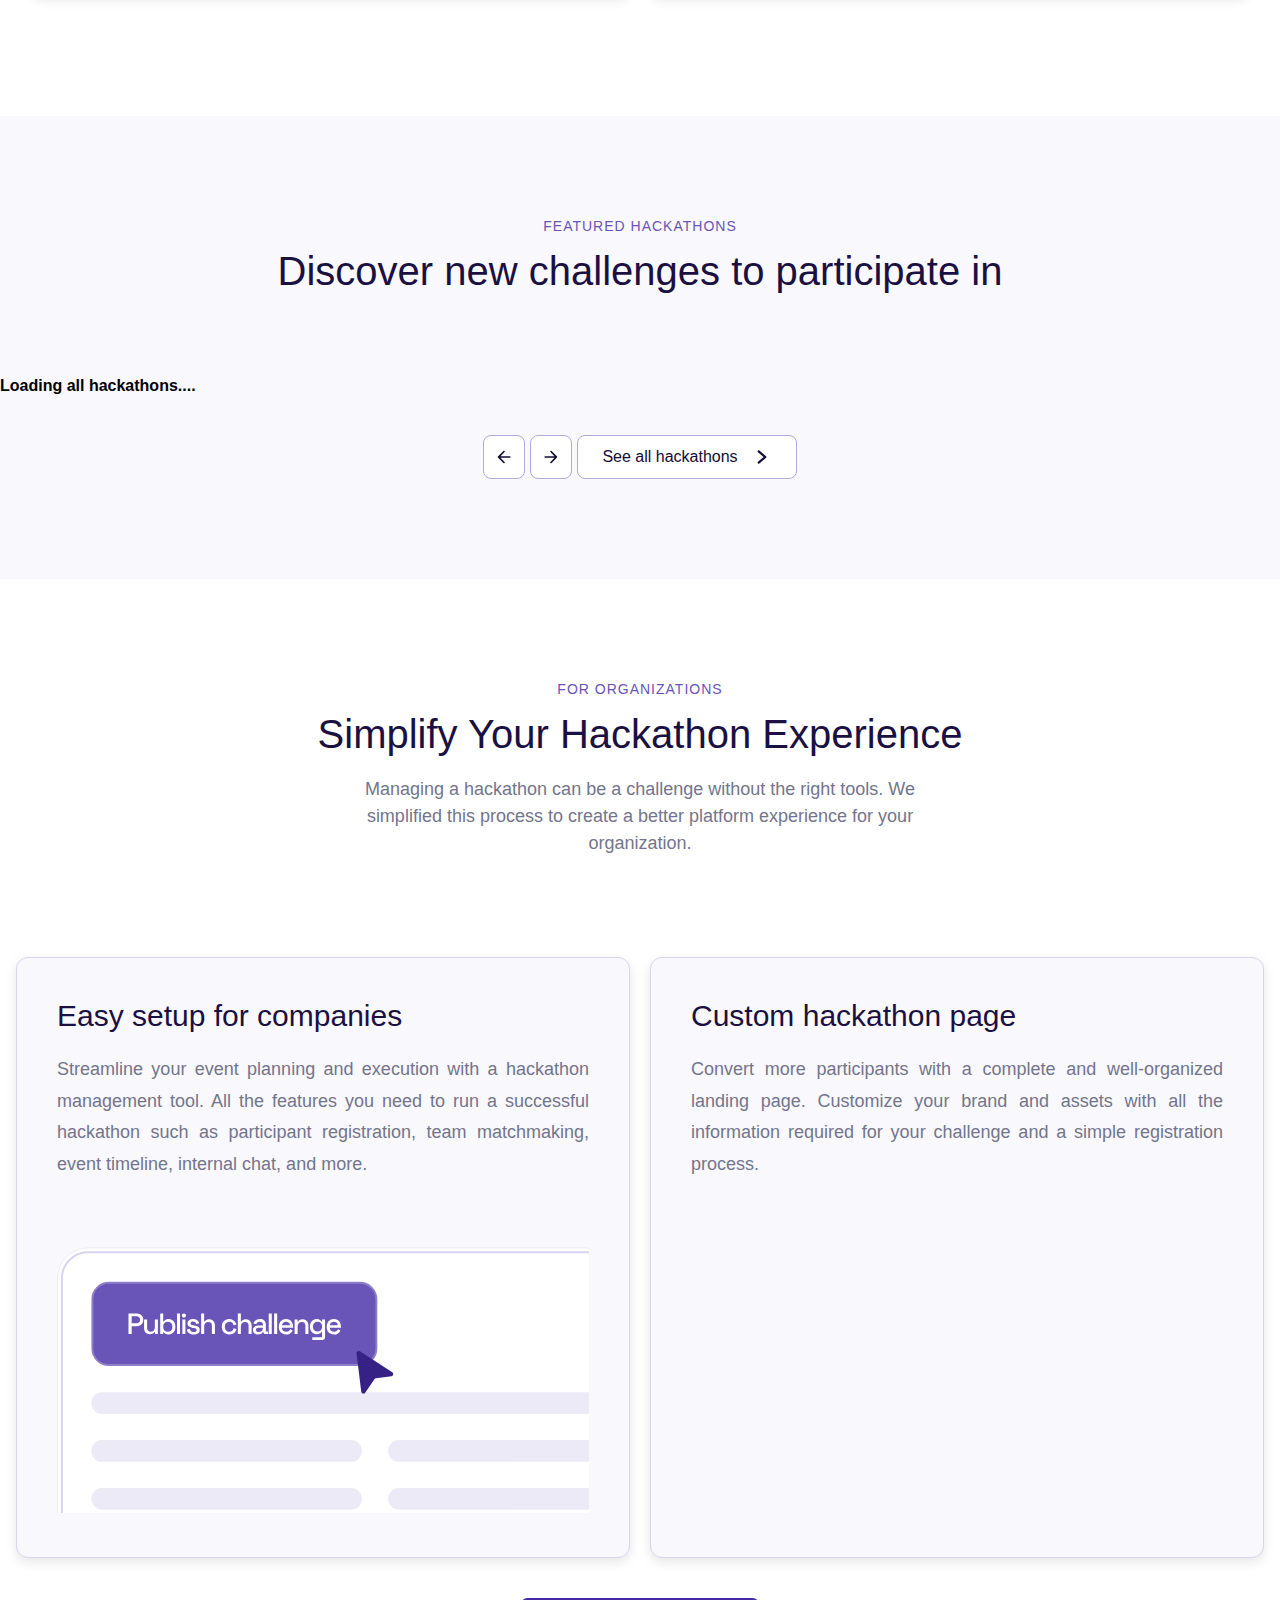
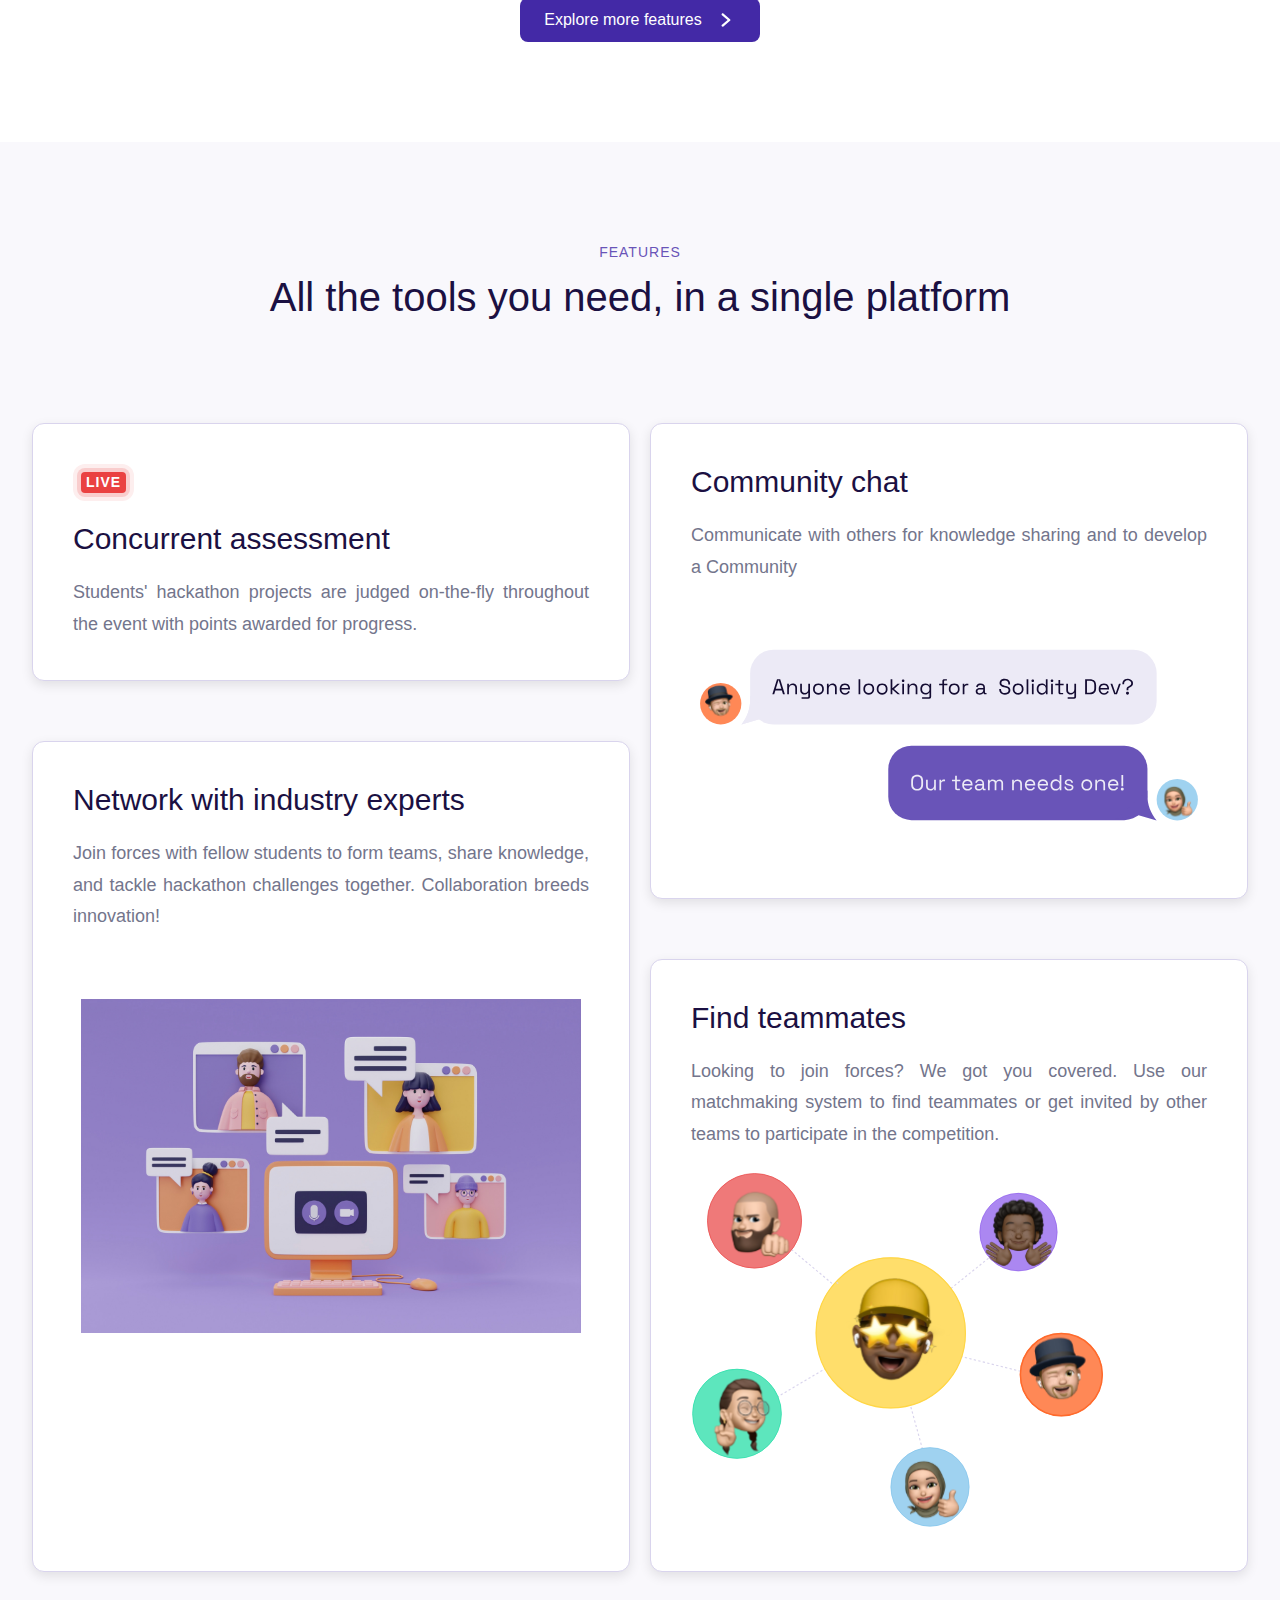
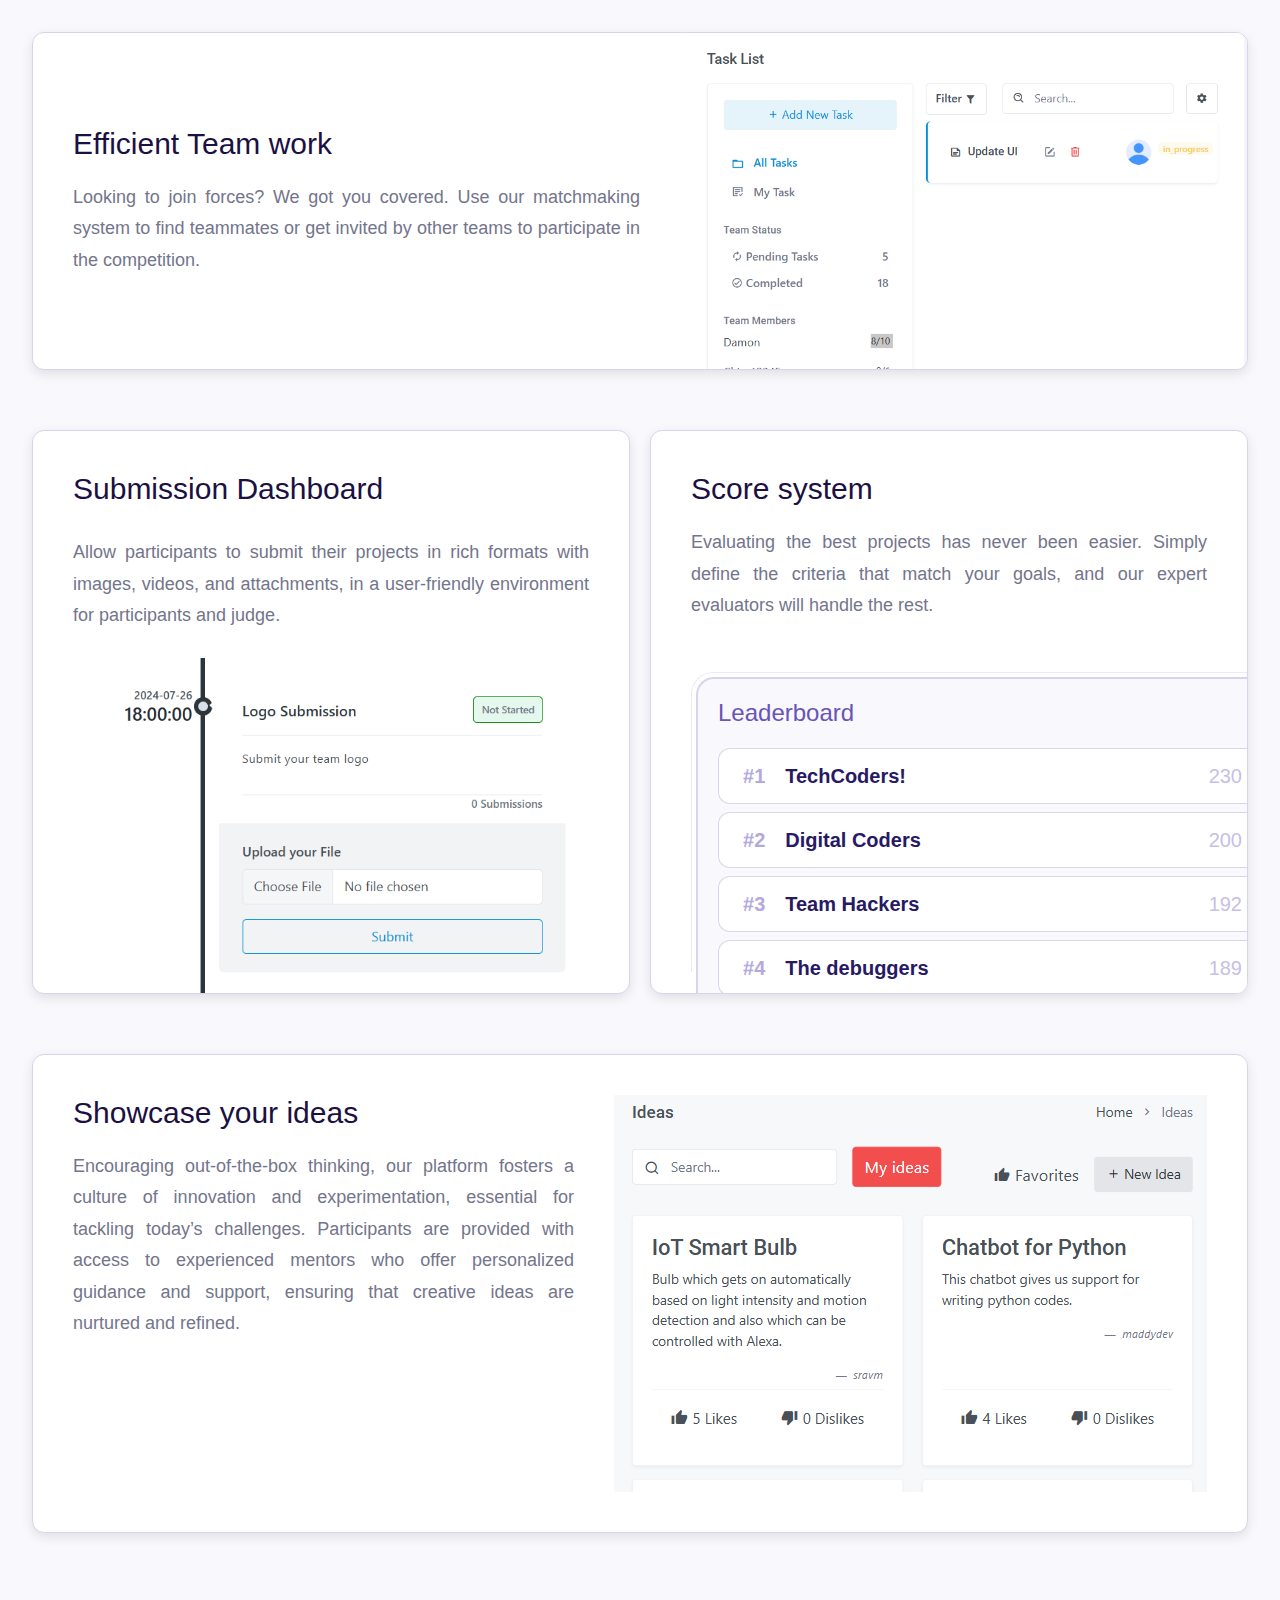
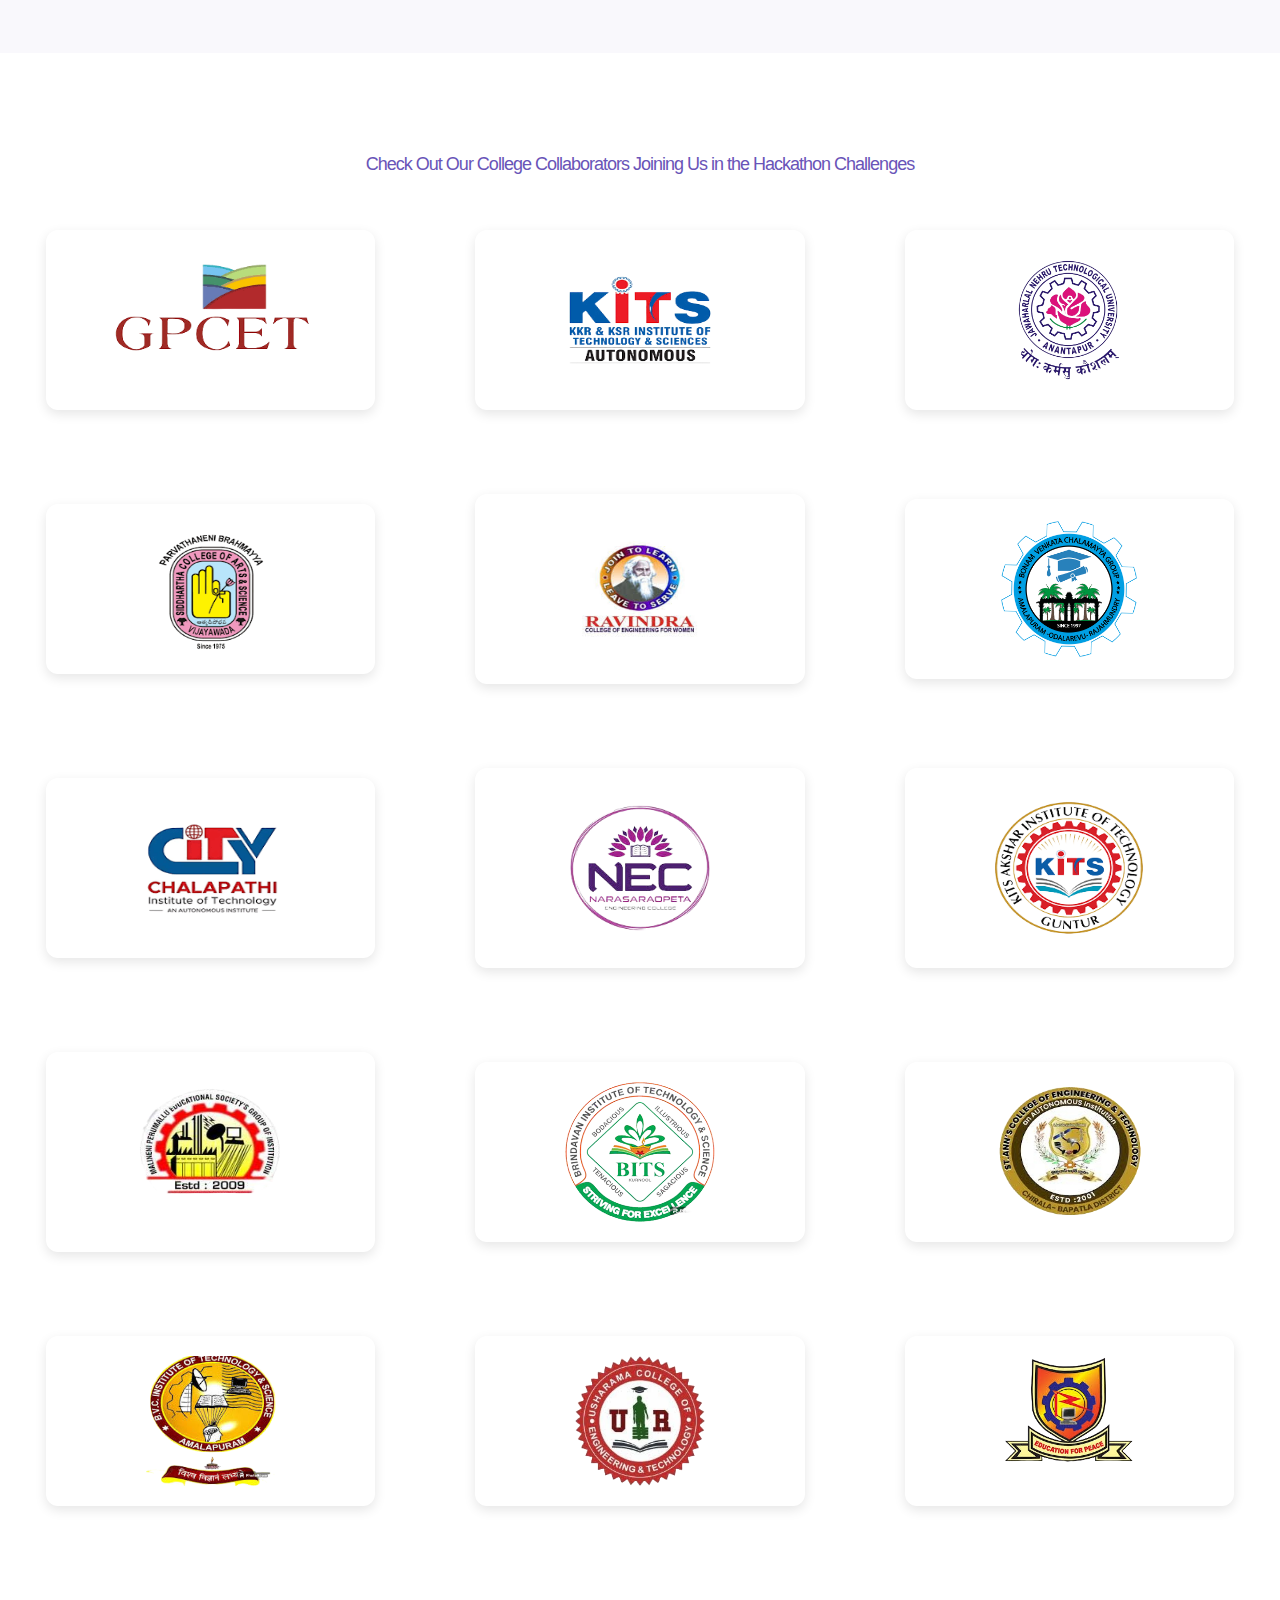
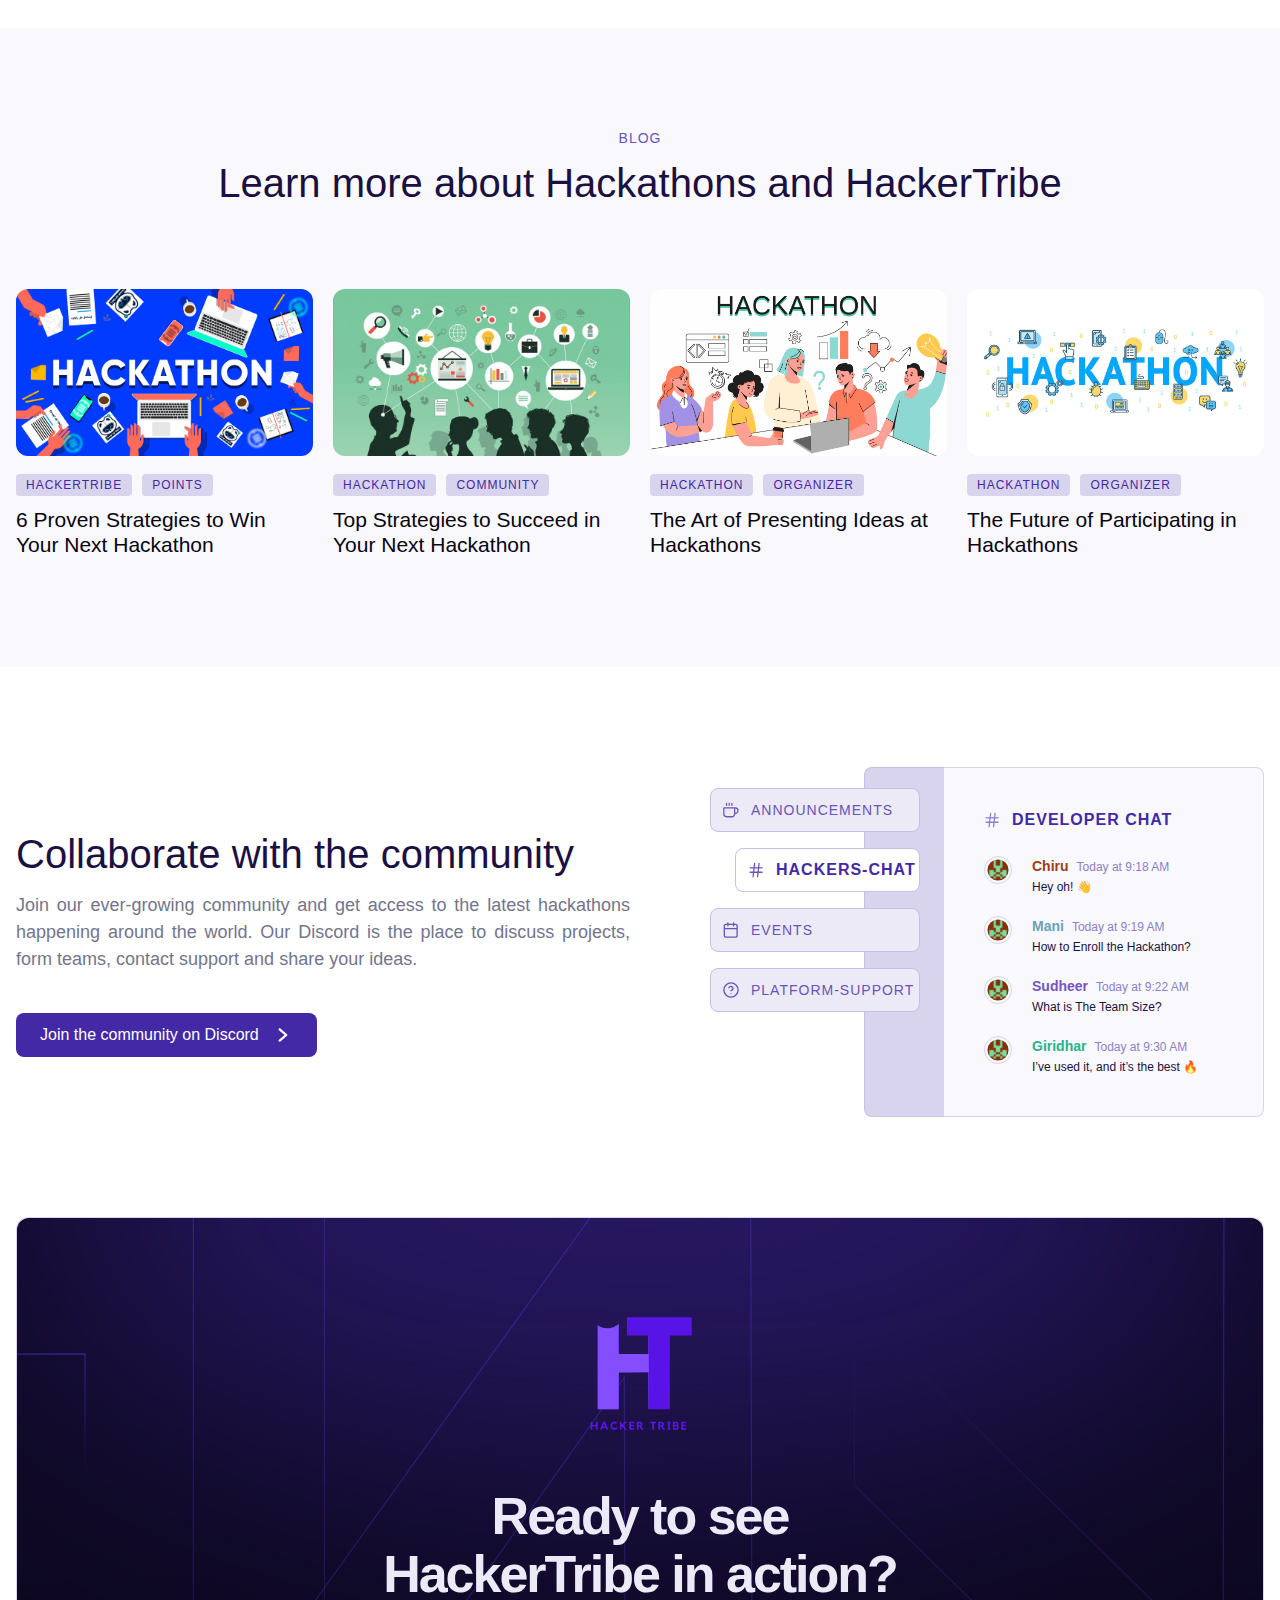
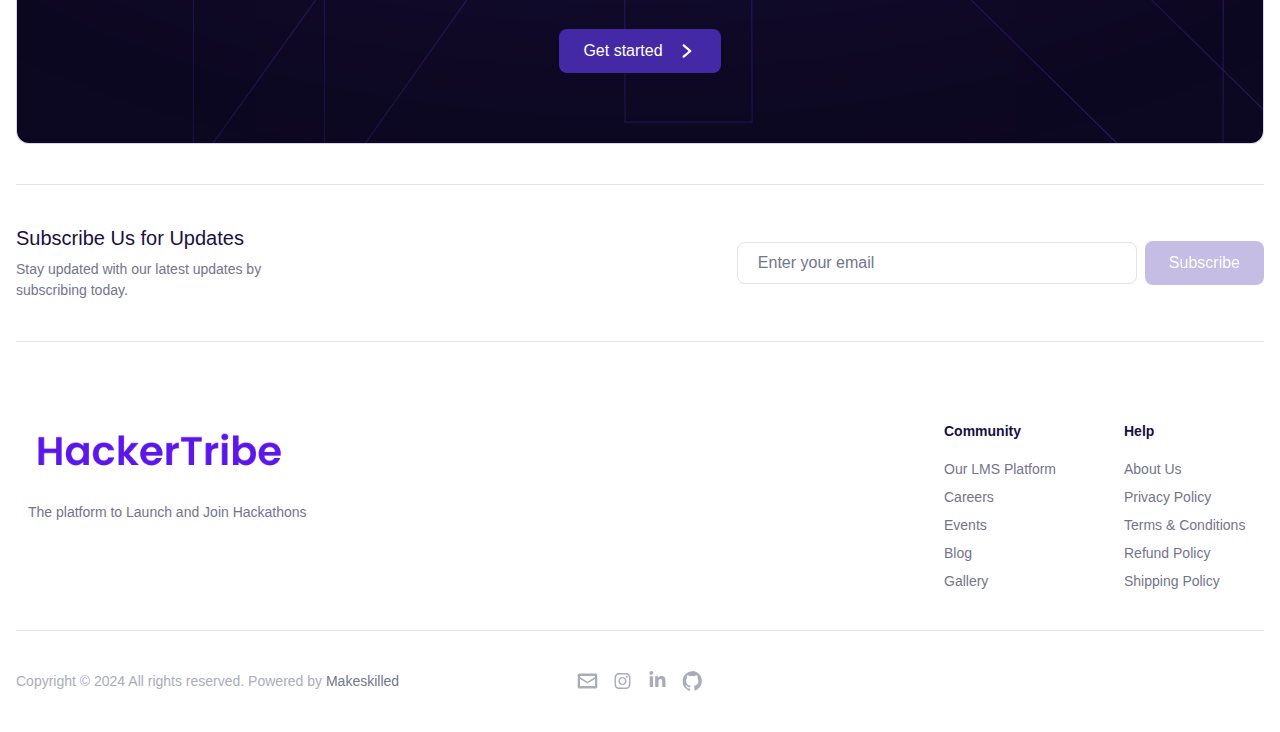
==== commit 2605d261: "fixed height" ====
--- a/index.html
+++ b/index.html
@@ -136,7 +136,10 @@
         #cdh{
             max-height: 700px;
         }
-        
+        .squares-wrapper {
+            height: 50% !important;
+            padding: 0 !important;
+        }
 
         @media only screen and (min-width: 475px) {
             #carousel {
@@ -533,26 +536,25 @@
                                         </div>
                                     </div>
                                 </div>
-                                <div class="abcefd " >
-                                    <div class="card" id="cdh">
-                                        <h3>Optimizing Mentor Engagement</h3>
-                                        <p style="text-align: justify;">Enhance mentor efficiency by dividing and organizing submissions and evaluations systematically. Streamline the process to ensure balanced workloads and focused assessments. Identify and gather potential students and their innovative ideas early on, ensuring smooth interactions. Foster a productive environment where mentors can provide impactful guidance, leading to a successful and enriching hackathon experience for all participants.
-                                        </p>
-                                    </div>
-                                    <div class="card" id="cdh">
-                                        <h3>Customer support</h3>
-                                        <p style="text-align: justify;">We have a team of experienced hackathon specialists who can help with all aspects
-                                            of hackathon planning and execution. Services include customer support,
-                                            challenge design, and more, to provide you with the best hackathon experience.
-                                        </p><img src="./images/customerSupport.svg" style="
-                                        display: inherit;
-                                        margin: 1rem auto calc(2.5rem* -1) auto;
-                                        width: 100%;
-                                        height: auto;
-                                    " 
-                                                alt="Customer support">
-                                    </div>
-                                </div>
+                                <div class="card" id="cdh">
+                                    <h3>Optimizing Mentor Engagement</h3>
+                                    <p style="text-align: justify;">Enhance mentor efficiency by dividing and organizing submissions and evaluations systematically. Streamline the process to ensure balanced workloads and focused assessments. Identify and gather potential students and their innovative ideas early on, ensuring smooth interactions. Foster a productive environment where mentors can provide impactful guidance, leading to a successful and enriching hackathon experience for all participants.
+                                    </p>
+                                </div>
+                                <div class="card" id="cdh">
+                                    <h3>Customer support</h3>
+                                    <p style="text-align: justify;">We have a team of experienced hackathon specialists who can help with all aspects
+                                        of hackathon planning and execution. Services include customer support,
+                                        challenge design, and more, to provide you with the best hackathon experience.
+                                    </p><img src="./images/customerSupport.svg" style="
+                                    display: inherit;
+                                    margin: 1rem auto calc(2.5rem* -1) auto;
+                                    width: 100%;
+                                    height: auto;
+                                " 
+                                            alt="Customer support">
+                                </div>
+                                <div style="display: none;"></div>
                                 <div class="card " id="cdh">
                                     <div>
                                         <h3>Earn prizes and Coins</h3>
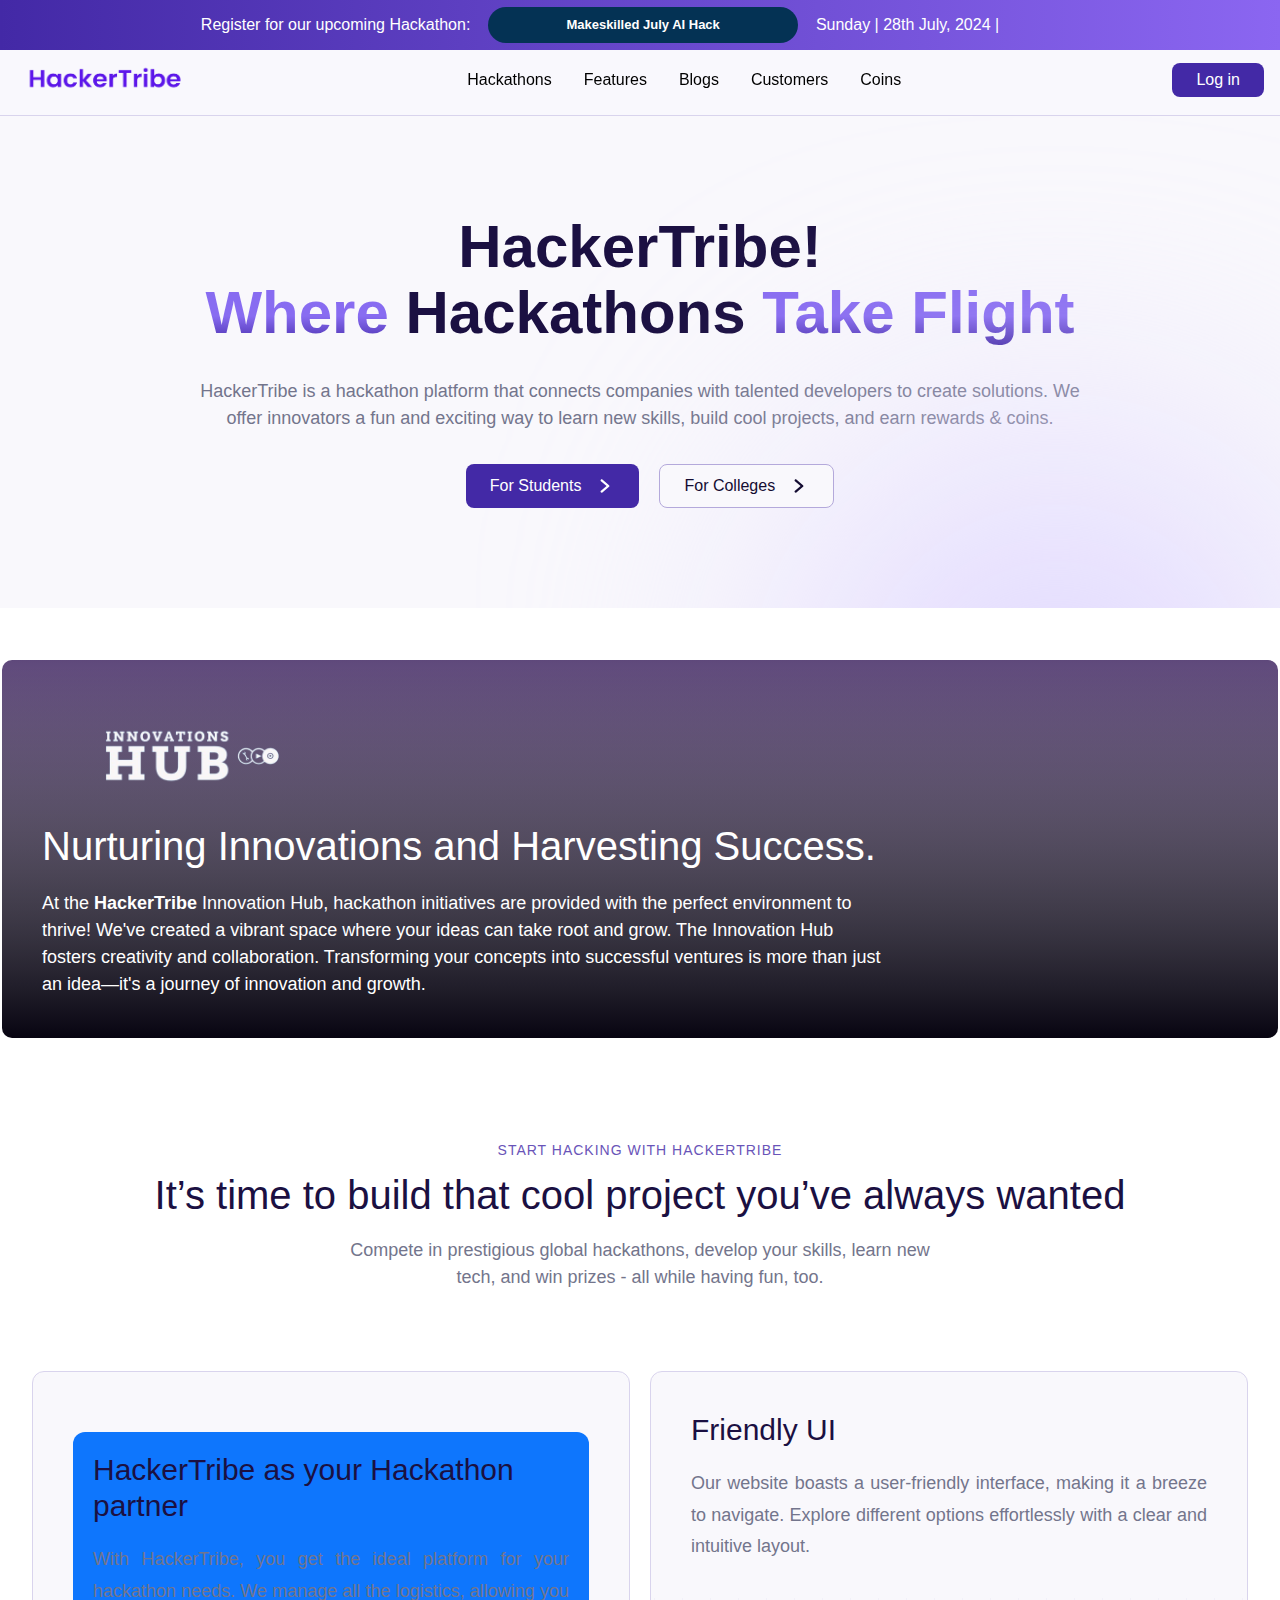
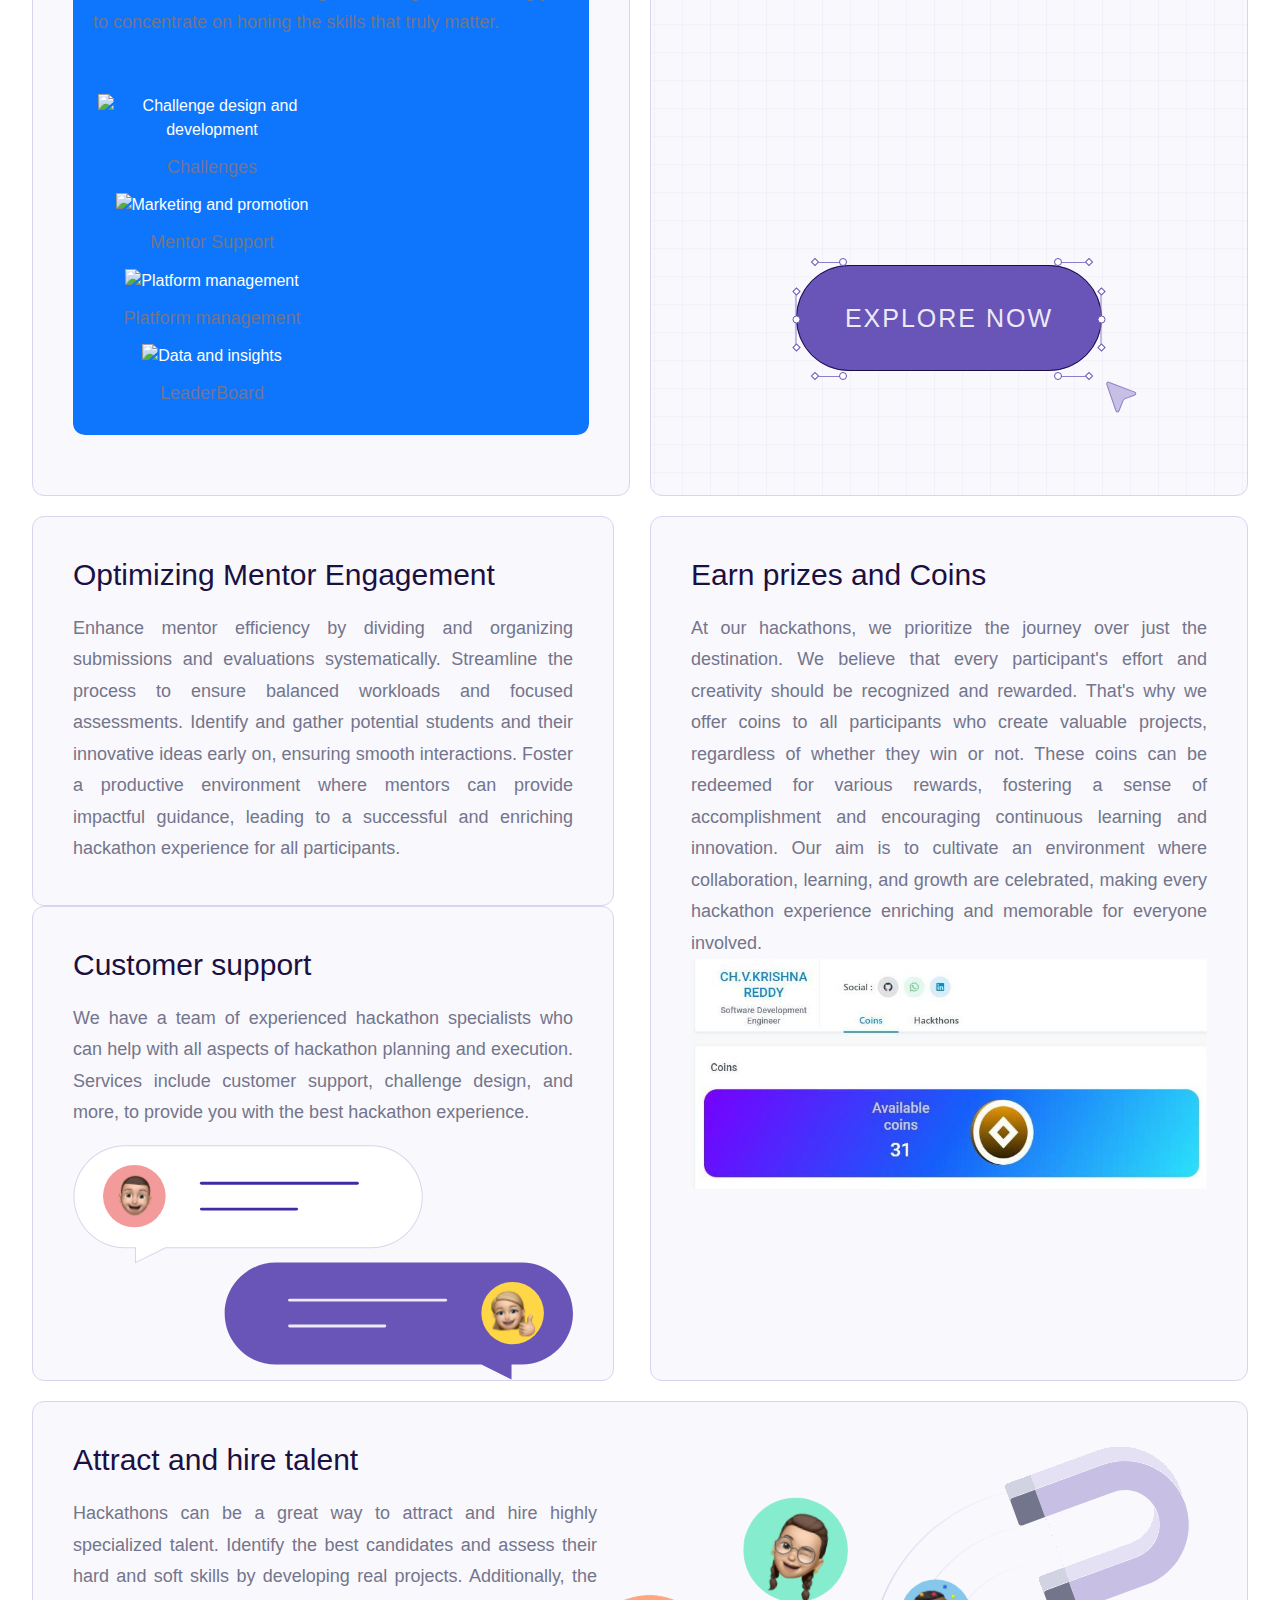
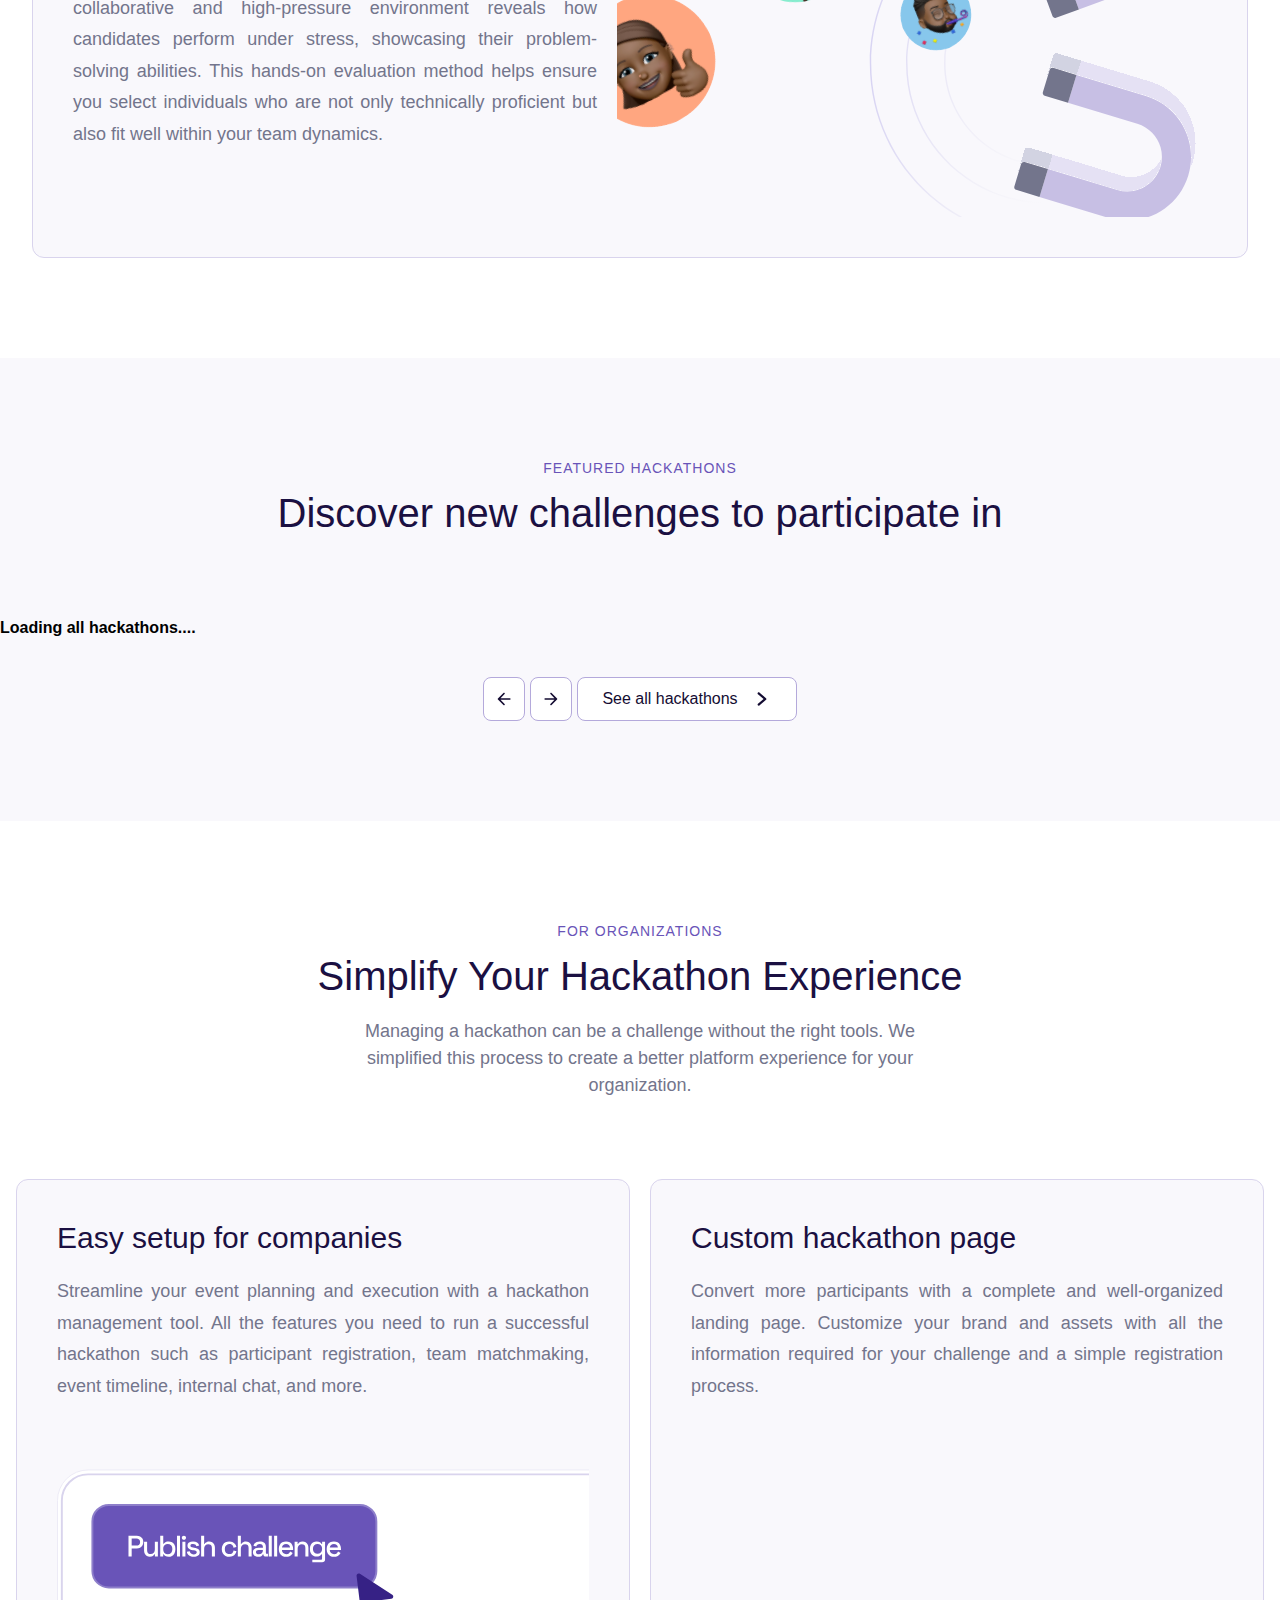
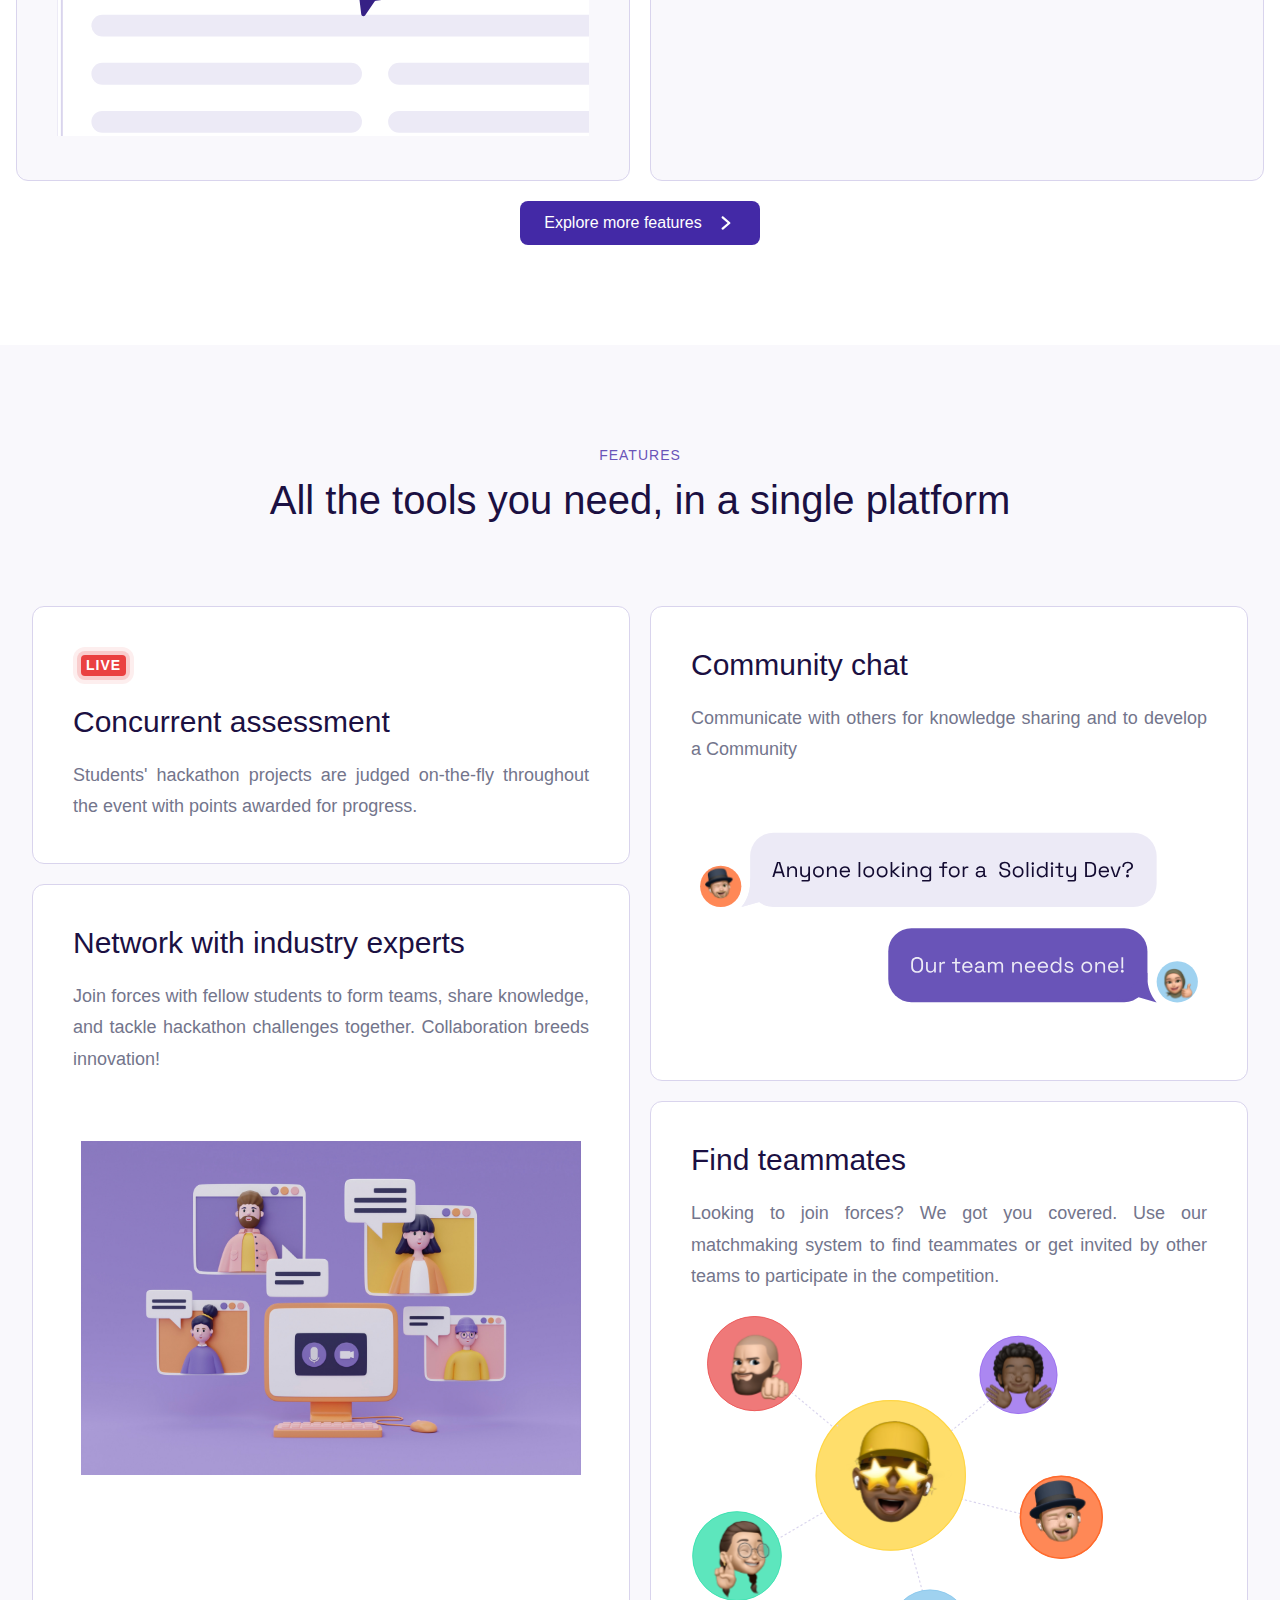
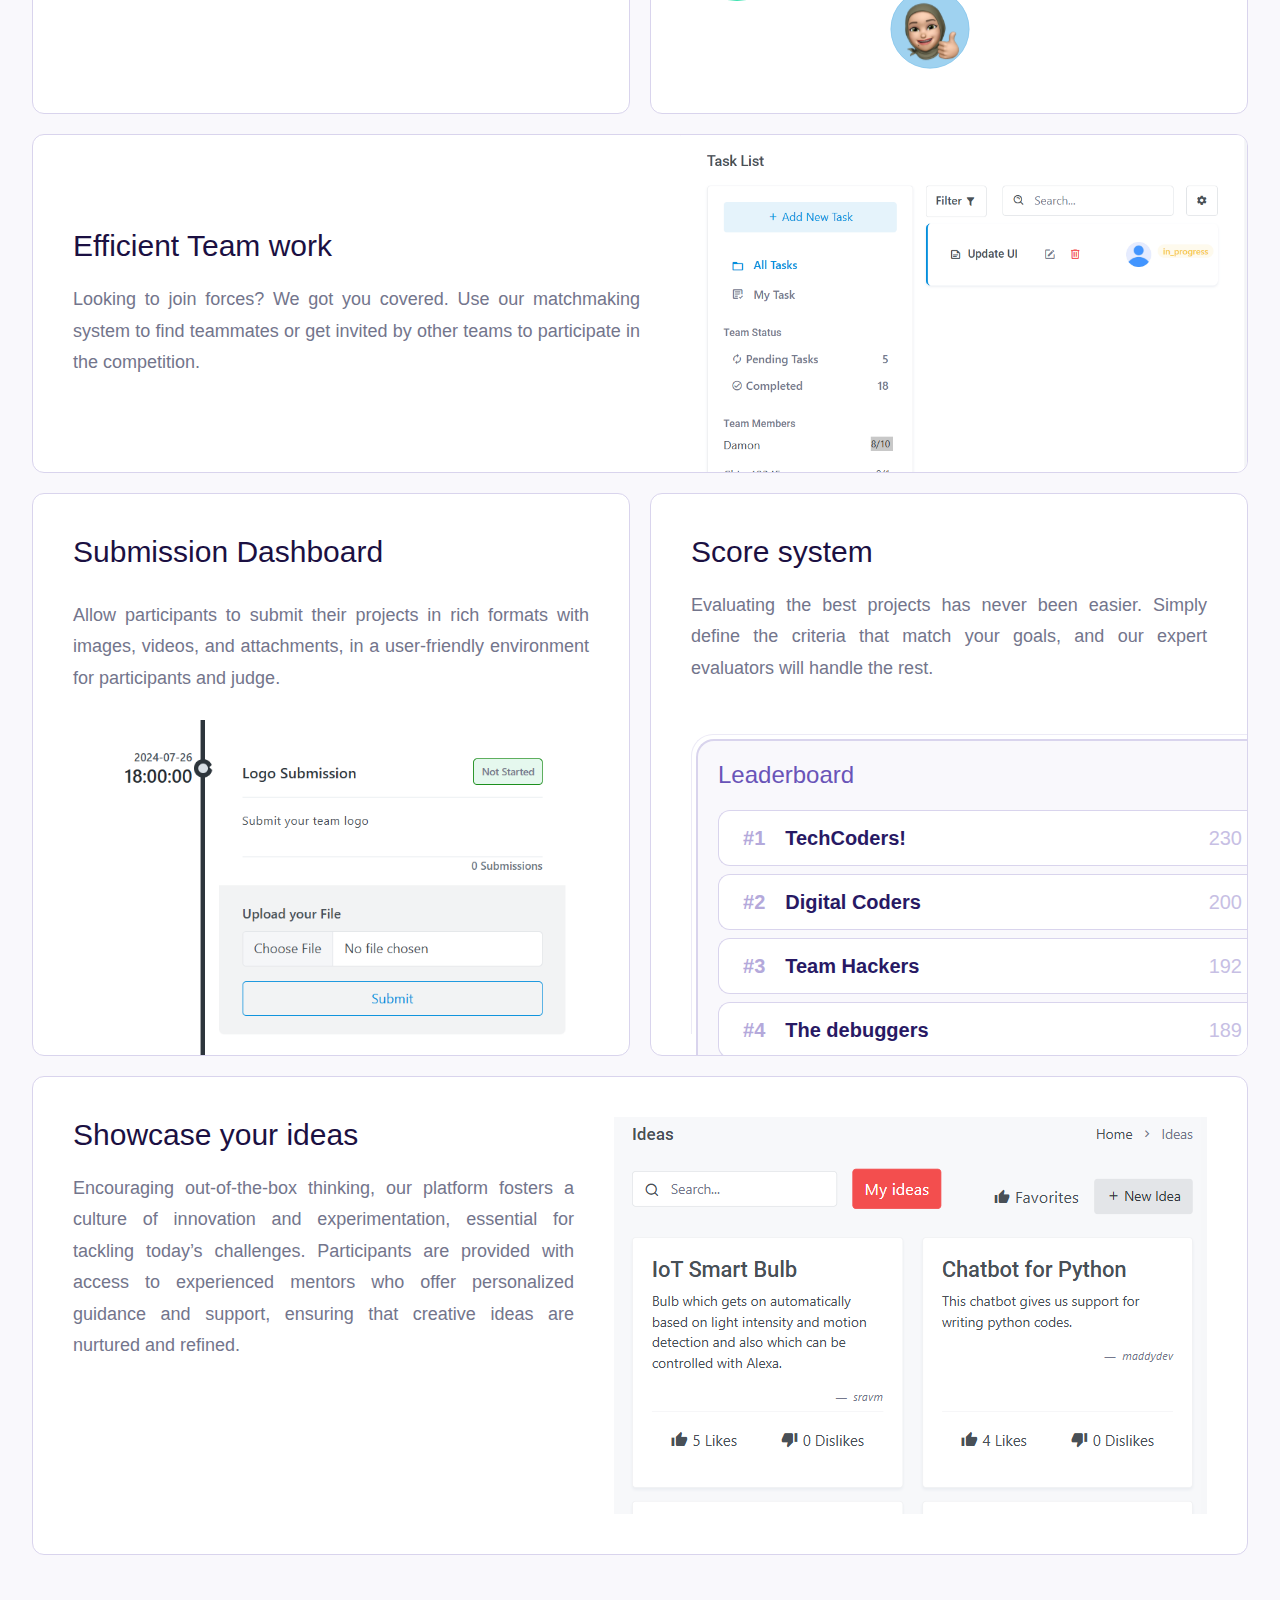
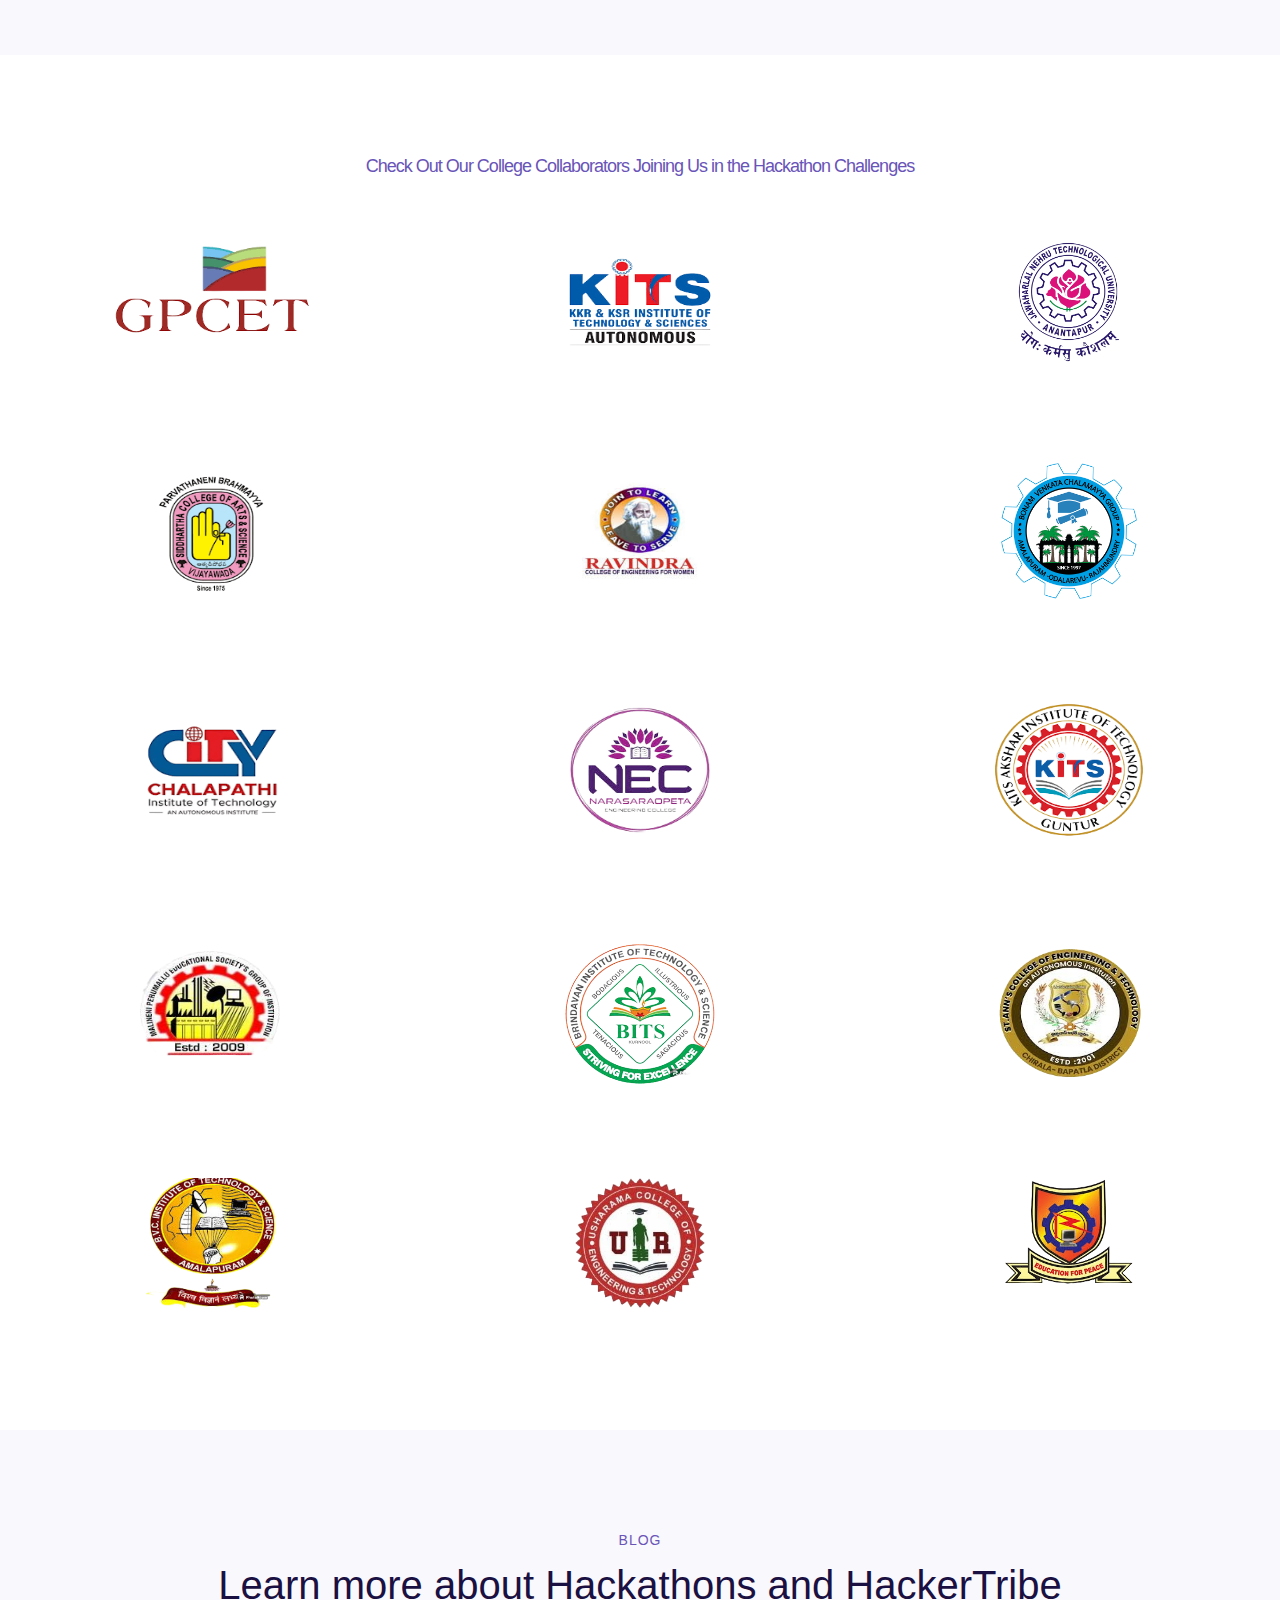
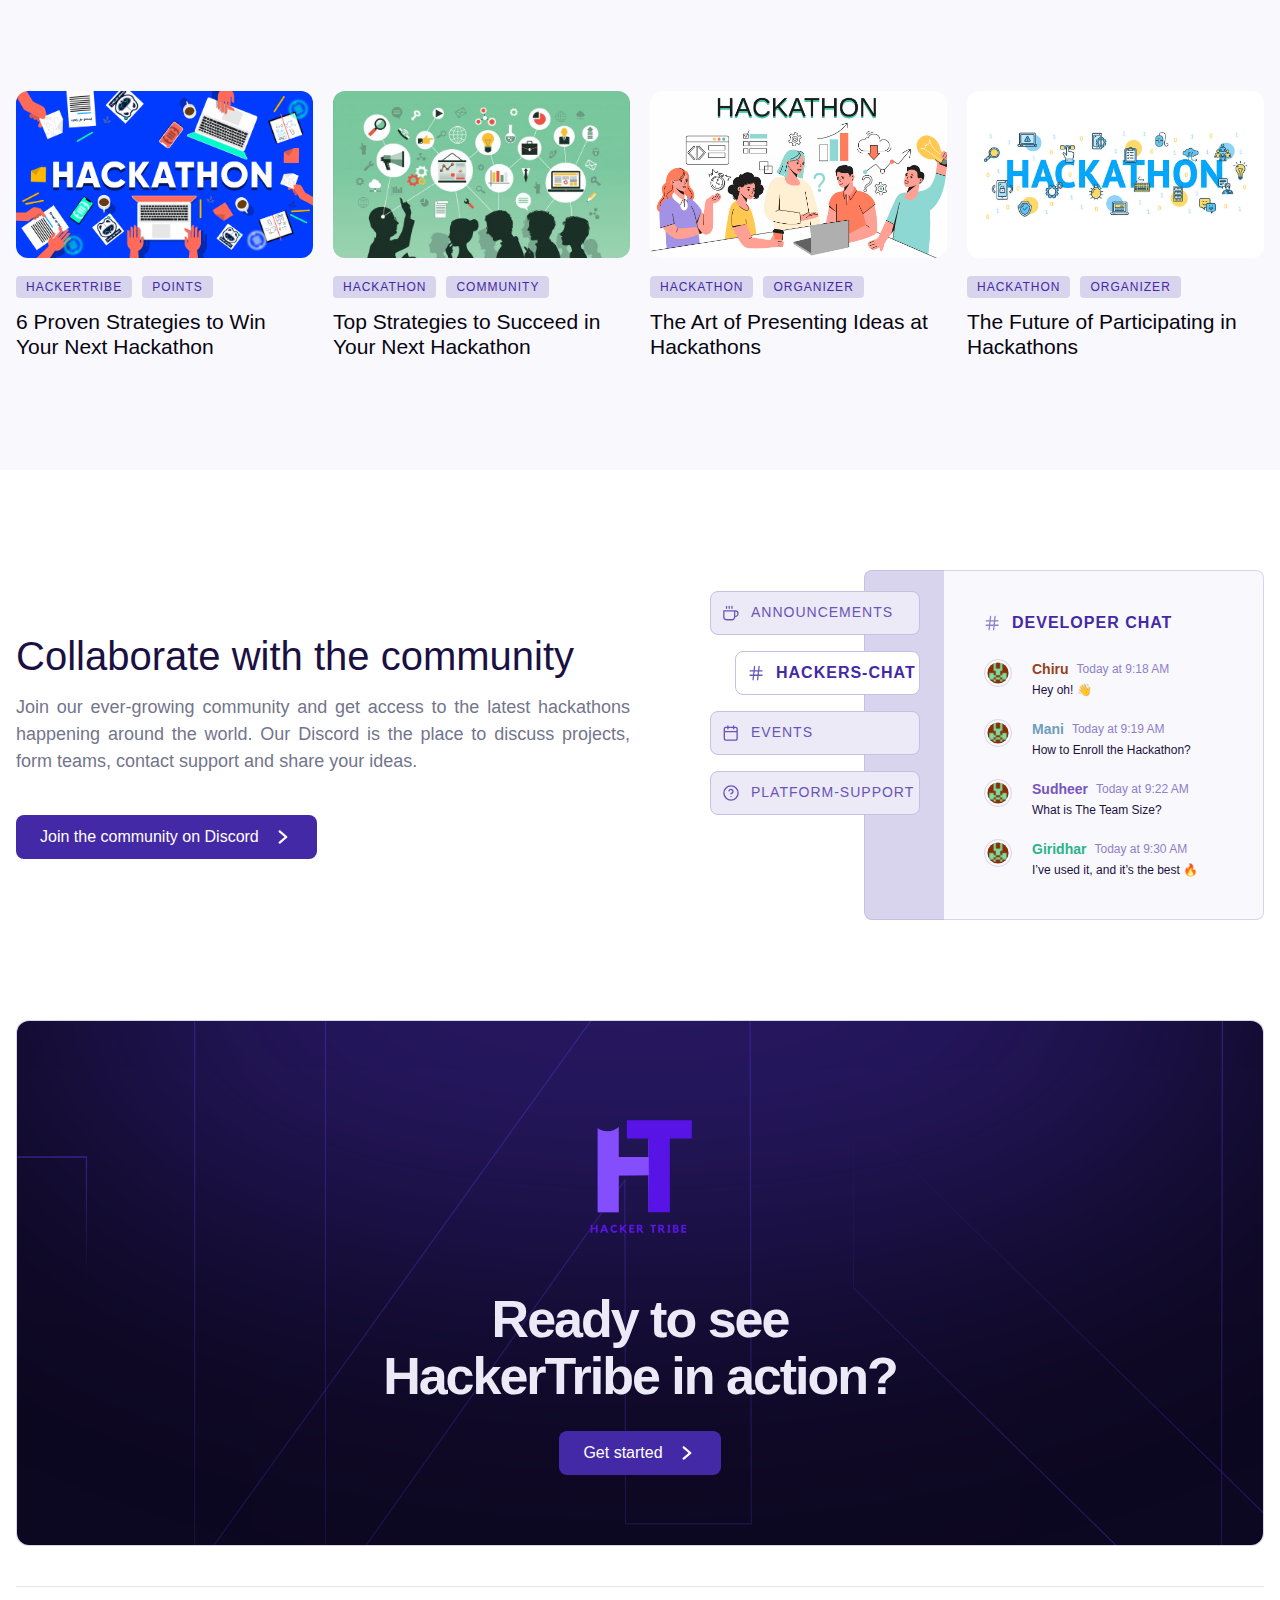
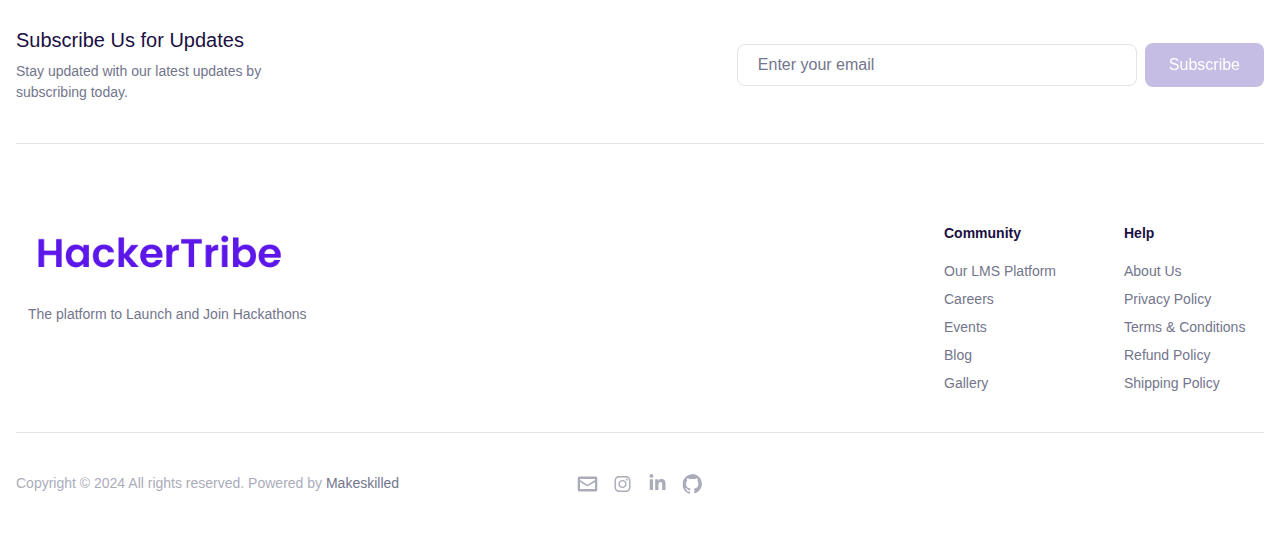
==== commit 3bcd2a40: "updated blogs nav bar" ====
--- a/index.html
+++ b/index.html
@@ -136,10 +136,7 @@
         #cdh{
             max-height: 700px;
         }
-        .squares-wrapper {
-            height: 50% !important;
-            padding: 0 !important;
-        }
+        
 
         @media only screen and (min-width: 475px) {
             #carousel {
@@ -272,7 +269,7 @@
                         <li><a href="#Blog"><span>Blogs</span></a></li>
                         <!-- <li><a href="/en/hackathons"><span>Resources</span></a></li> -->
                         <li><a href="#Colleges"><span>Customers</span></a></li>
-                        <li><a href="/en/hackathons"><span>Coins</span></a></li>
+                        <li><a href="coins.html"><span>Coins</span></a></li>
                     </ul>
                 </div>
                 <section class="sc-33f674a7-0 jzyswy">
@@ -536,25 +533,26 @@
                                         </div>
                                     </div>
                                 </div>
-                                <div class="card" id="cdh">
-                                    <h3>Optimizing Mentor Engagement</h3>
-                                    <p style="text-align: justify;">Enhance mentor efficiency by dividing and organizing submissions and evaluations systematically. Streamline the process to ensure balanced workloads and focused assessments. Identify and gather potential students and their innovative ideas early on, ensuring smooth interactions. Foster a productive environment where mentors can provide impactful guidance, leading to a successful and enriching hackathon experience for all participants.
-                                    </p>
-                                </div>
-                                <div class="card" id="cdh">
-                                    <h3>Customer support</h3>
-                                    <p style="text-align: justify;">We have a team of experienced hackathon specialists who can help with all aspects
-                                        of hackathon planning and execution. Services include customer support,
-                                        challenge design, and more, to provide you with the best hackathon experience.
-                                    </p><img src="./images/customerSupport.svg" style="
-                                    display: inherit;
-                                    margin: 1rem auto calc(2.5rem* -1) auto;
-                                    width: 100%;
-                                    height: auto;
-                                " 
-                                            alt="Customer support">
-                                </div>
-                                <div style="display: none;"></div>
+                                <div class="abcefd " >
+                                    <div class="card" id="cdh">
+                                        <h3>Optimizing Mentor Engagement</h3>
+                                        <p style="text-align: justify;">Enhance mentor efficiency by dividing and organizing submissions and evaluations systematically. Streamline the process to ensure balanced workloads and focused assessments. Identify and gather potential students and their innovative ideas early on, ensuring smooth interactions. Foster a productive environment where mentors can provide impactful guidance, leading to a successful and enriching hackathon experience for all participants.
+                                        </p>
+                                    </div>
+                                    <div class="card" id="cdh">
+                                        <h3>Customer support</h3>
+                                        <p style="text-align: justify;">We have a team of experienced hackathon specialists who can help with all aspects
+                                            of hackathon planning and execution. Services include customer support,
+                                            challenge design, and more, to provide you with the best hackathon experience.
+                                        </p><img src="./images/customerSupport.svg" style="
+                                        display: inherit;
+                                        margin: 1rem auto calc(2.5rem* -1) auto;
+                                        width: 100%;
+                                        height: auto;
+                                    " 
+                                                alt="Customer support">
+                                    </div>
+                                </div>
                                 <div class="card " id="cdh">
                                     <div>
                                         <h3>Earn prizes and Coins</h3>
--- a/static/style.css
+++ b/static/style.css
@@ -5429,113 +5429,95 @@
 
         /*!sc*/
 
+        
+
         body {
-    font-family: 'SFRounded', ui-rounded, 'SF Pro Rounded', -apple-system, BlinkMacSystemFont, 'Segoe UI', Roboto, Helvetica, Arial, sans-serif, 'Apple Color Emoji', 'Segoe UI Emoji', 'Segoe UI Symbol';
-    background-color: #1a1919;
-    margin: 0;
-    padding: 20px;
-    line-height: 1.6;
-    color: #333;
-}
-
-.card {
-    background-color: #fff;
-    border-radius: 12px;
-    box-shadow: 0px 4px 12px rgba(0, 0, 0, 0.1);
-    margin: 20px auto;
-    max-width: 800px;
-    padding: 20px;
-}
-
-/* .partnerContainer {
-    background-color: #fff;
-    color: #fff;
-    padding: 20px;
-    border-radius: 12px;
-} */
-
-.partnerContainer .ast-container {
-    display: flex;
-    flex-direction: column;
-    align-items: center;
-}
-
-.partnerContainer .row {
-    display: flex;
-    flex-wrap: wrap;
-    justify-content: center;
-}
-
-.partnerContainer .col-md-3,
-.partnerContainer .col-sm-6,
-.partnerContainer .col-6,
-.partnerContainer .col-lg-3 {
-    flex: 1 1 25%;
-    max-width: 25%;
-    box-sizing: border-box;
-    padding: 50px;
-}
-
-.partnerContainer .col-md-10 {
-    text-align: center;
-    max-width: 100%;
-    flex: 1 1 auto;
-}
-
-.partnerContainer .contentContainer {
-    text-align: left;
-}
-
-.partnerContainer .partnerTitle {
-    font-size: 1.875rem;
-    margin-bottom: 1em;
-}
-
-.partnerContainer .partnerTitle span {
-    font-weight: bold;
-}
-
-.partnerContainer p {
-    color: #fff;
-    margin-bottom: 1.5em;
-}
-
-/* Style for the icon containers */
-.iconContainer {
-    text-align: center; /* Center align the icons */
-}
-
-.iconContainer img {
-    width: 50px;
-    height: 50px;
-    background-color: #4329A6;
-    border-radius: 5px;
-    margin-bottom: 10px; /* Space below the icons */
-    display: inline-block; /* Ensure icons are inline */
-}
-
-/* Style for the subtitle containers */
-.subTitleContainer {
-    text-align: center; /* Center align the subtitles */
-    margin-top: 10px; /* Space above the subtitles */
-}
-
-.subTitleContainer p {
-    margin: 0; /* Remove default margin */
-    font-size: 14px; /* Adjust font size */
-    line-height: 1.4; /* Improve readability */
-}
-
-
-.partnerContainer .subTitleContainer p {
-    margin-top: 0;
-    font-size: 0.9em;
-}
-
-@media (max-width: 768px) {
-    .partnerContainer .row {
-        flex-direction: column;
-    }
-}
+        font-family: 'SFRounded', ui-rounded, 'SF Pro Rounded', -apple-system, BlinkMacSystemFont, 'Segoe UI', Roboto, Helvetica, Arial, sans-serif, 'Apple Color Emoji', 'Segoe UI Emoji', 'Segoe UI Symbol';
+        background-color: #f9f9f9;
+        margin: 0;
+        padding: 20px;
+        line-height: 1.6;
+        color: #333;
+        }
+
+        .blog-post {
+        background-color: #fff;
+        border-radius: 12px;
+        box-shadow: 0px 4px 12px rgba(0, 0, 0, 0.1);
+        margin: 20px auto;
+        max-width: 800px;
+        padding: 20px;
+        }
+
+        .blog-post h1 {
+        font-size: 2.5em;
+        margin-bottom: 0.5em;
+        }
+
+        .blog-post .post-meta {
+        color: #666;
+        font-size: 0.9em;
+        margin-bottom: 1em;
+        }
+
+        .blog-post .post-meta span {
+        display: inline-block;
+        margin-right: 10px;
+        }
+
+        .blog-post img {
+        max-width: 100%;
+        height: auto;
+        border-radius: 12px;
+        margin: 20px 0;
+        }
+
+        .blog-post h2 {
+        font-size: 1.8em;
+        margin-top: 1.5em;
+        margin-bottom: 0.5em;
+        color: #0E76FD;
+        }
+
+        .blog-post p {
+        margin-bottom: 1em;
+        }
+
+        .partnerContainer {
+        background-color: #0E76FD;
+        color: #fff;
+        padding: 20px;
+        border-radius: 12px;
+        margin: 20px auto;
+        max-width: 800px;
+        }
+
+        .partnerContainer .partnerTitle span {
+        font-weight: bold;
+        }
+
+        .partnerContainer p {
+        color: #fff;
+        }
+
+        .partnerContainer .iconContainer img {
+        width: 50px;
+        height: 50px;
+        }
+
+        .partnerContainer .subTitleContainer p {
+        margin-top: 10px;
+        }
+
+        .partnerContainer .customStartLink {
+        display: inline-block;
+        background-color: #fff;
+        color: #0E76FD;
+        padding: 10px 20px;
+        border-radius: 12px;
+        text-decoration: none;
+        font-weight: bold;
+        margin-top: 20px;
+        }
 
     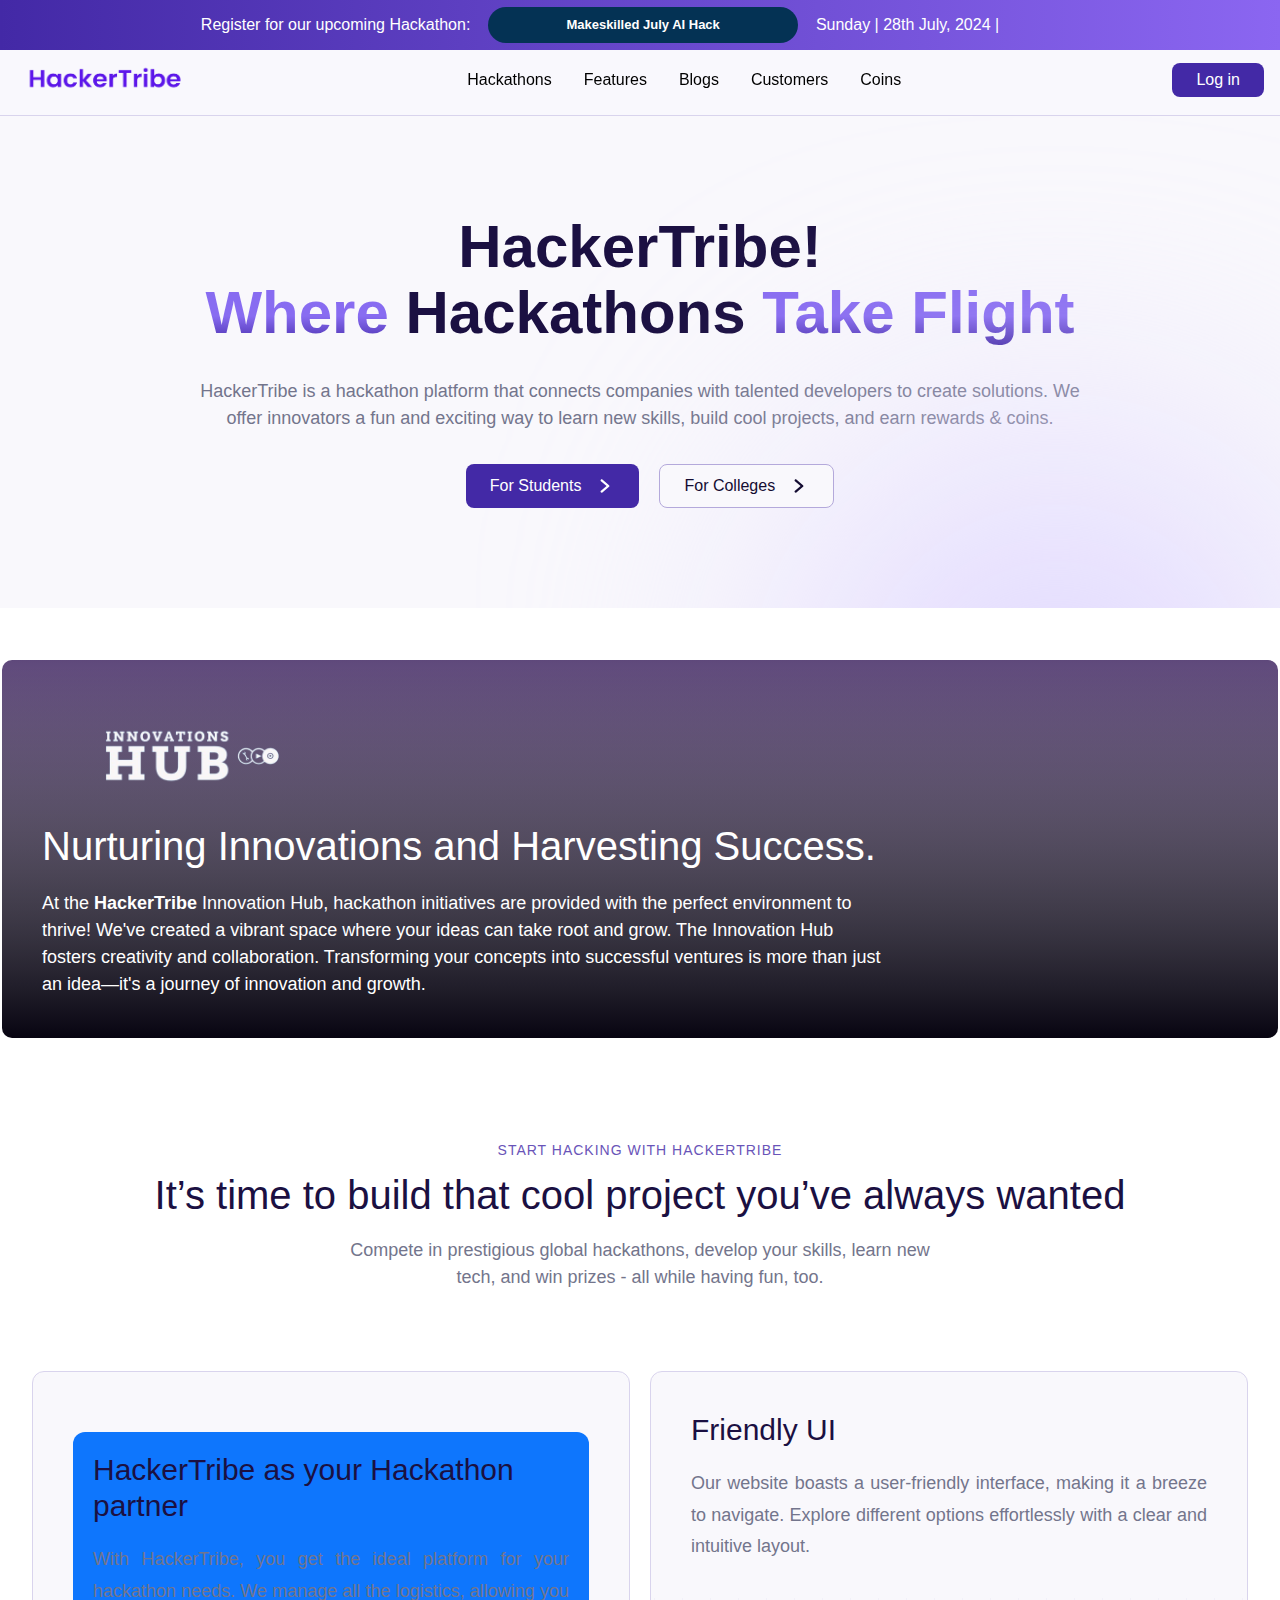
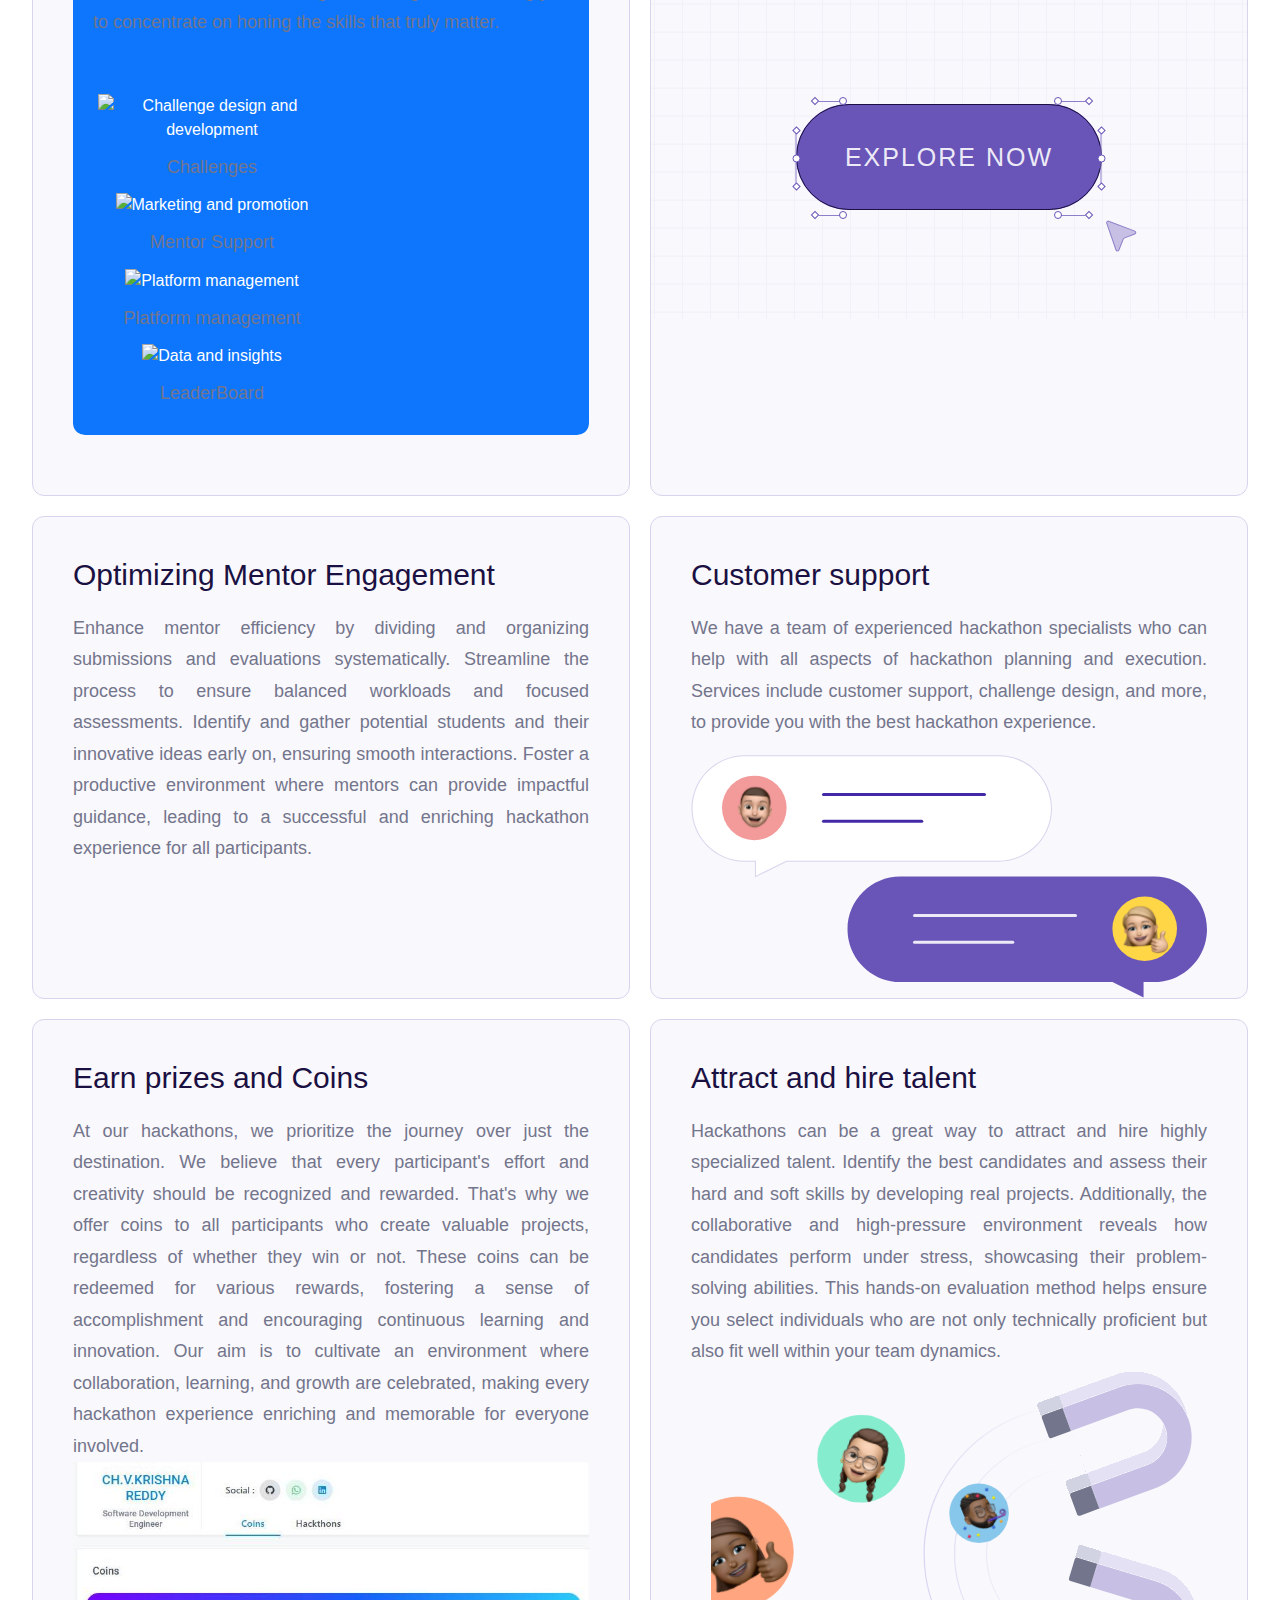
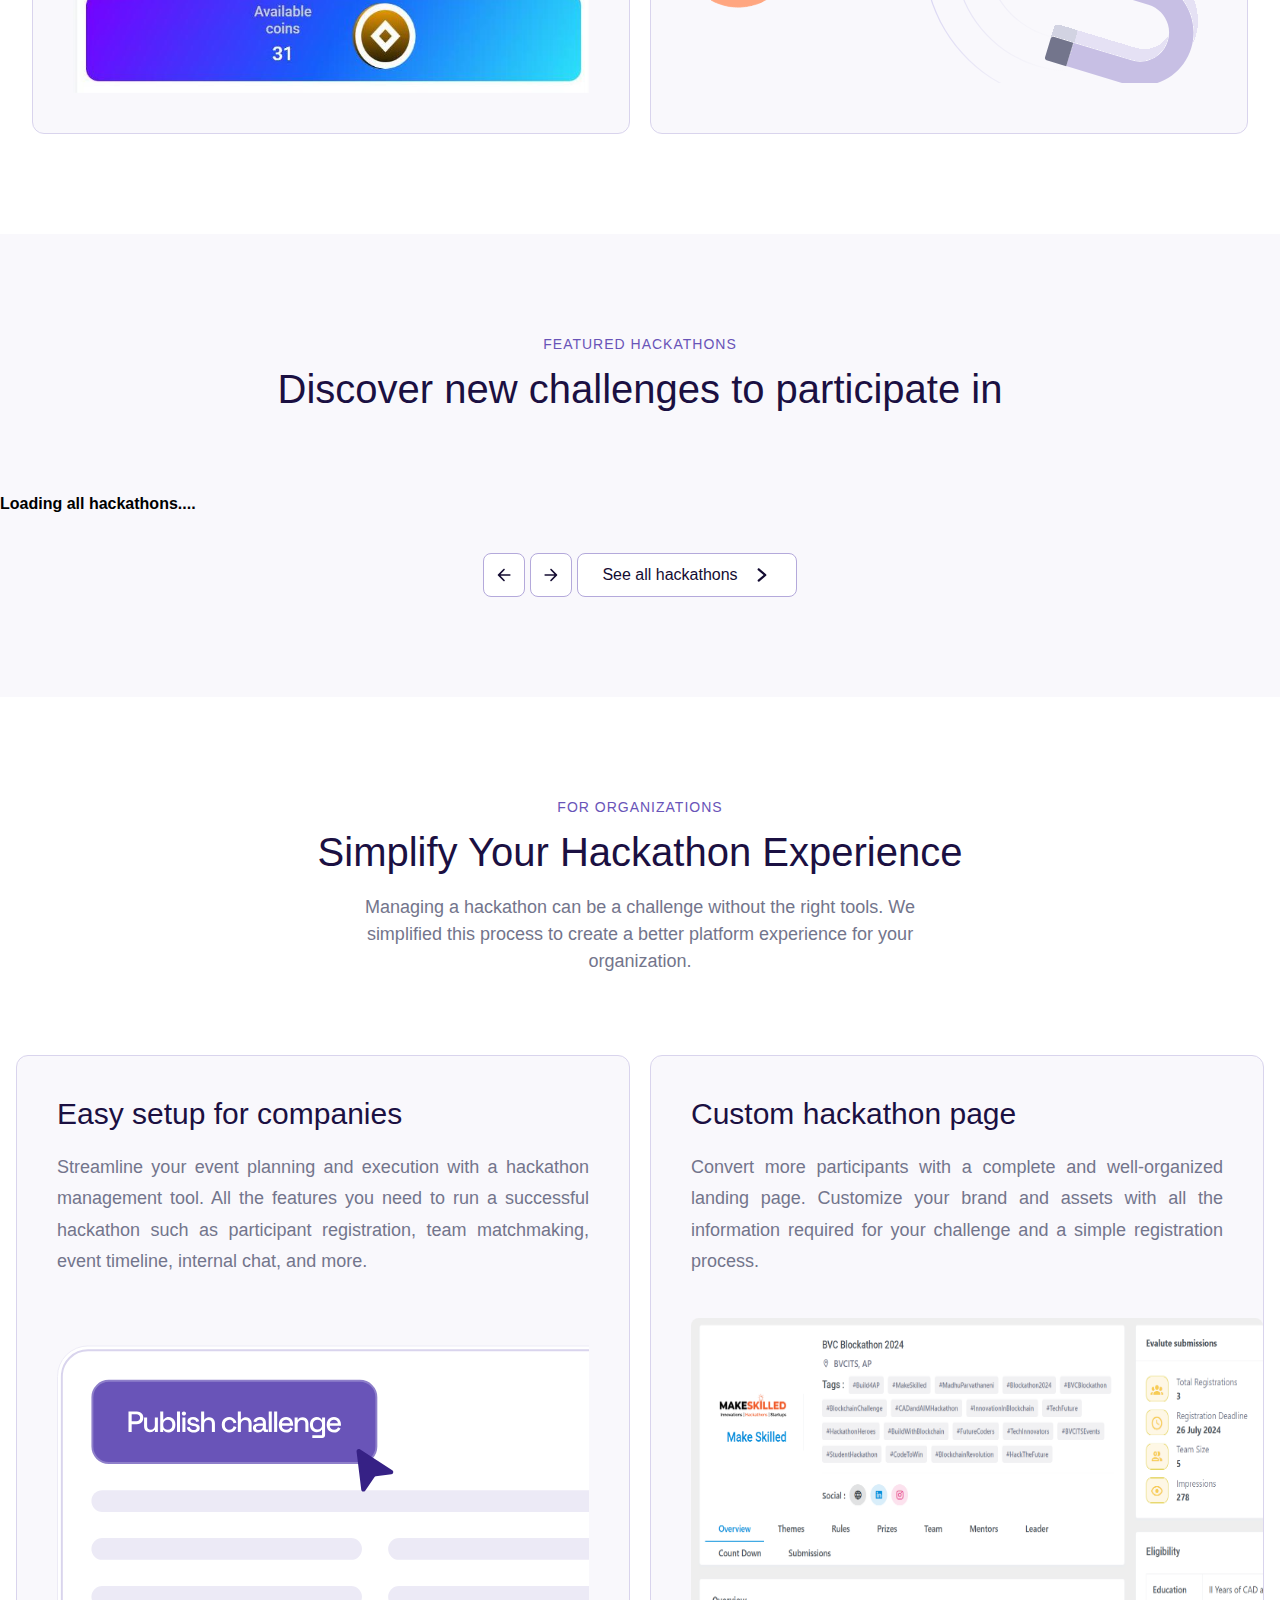
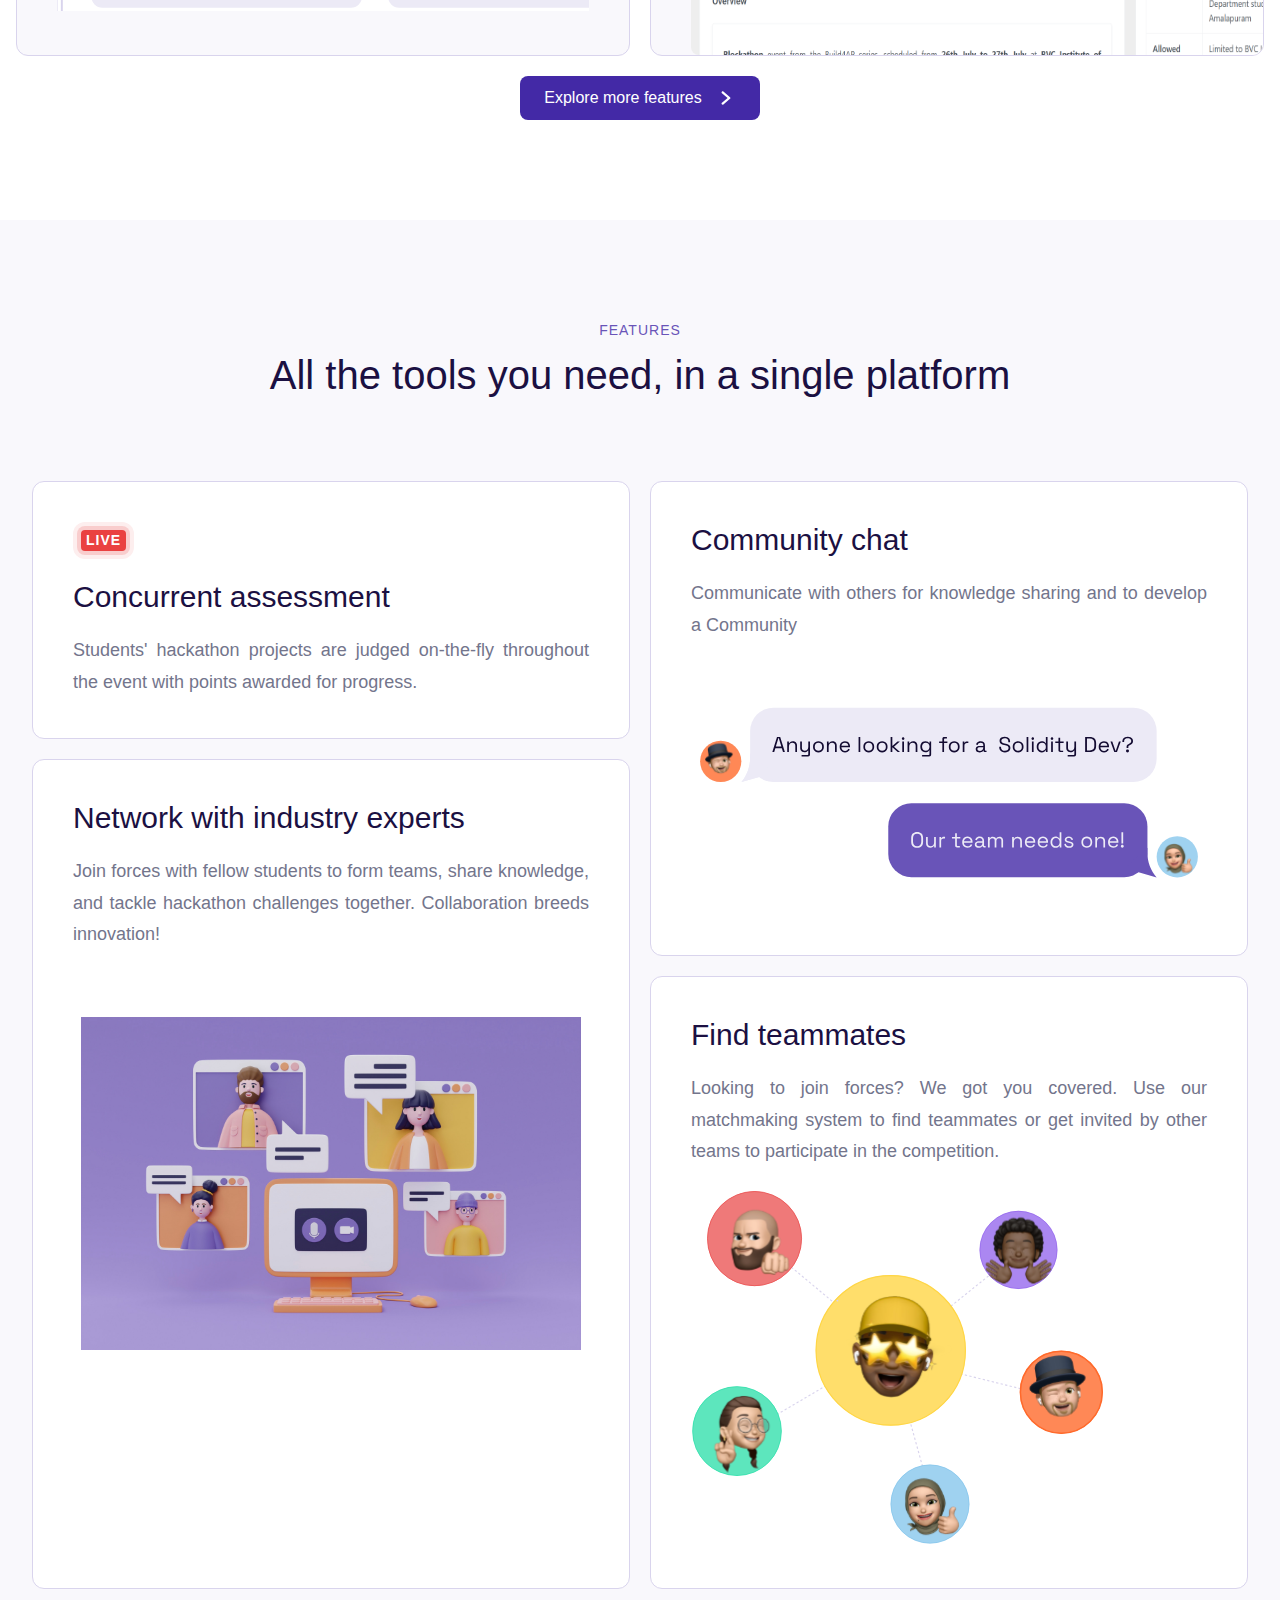
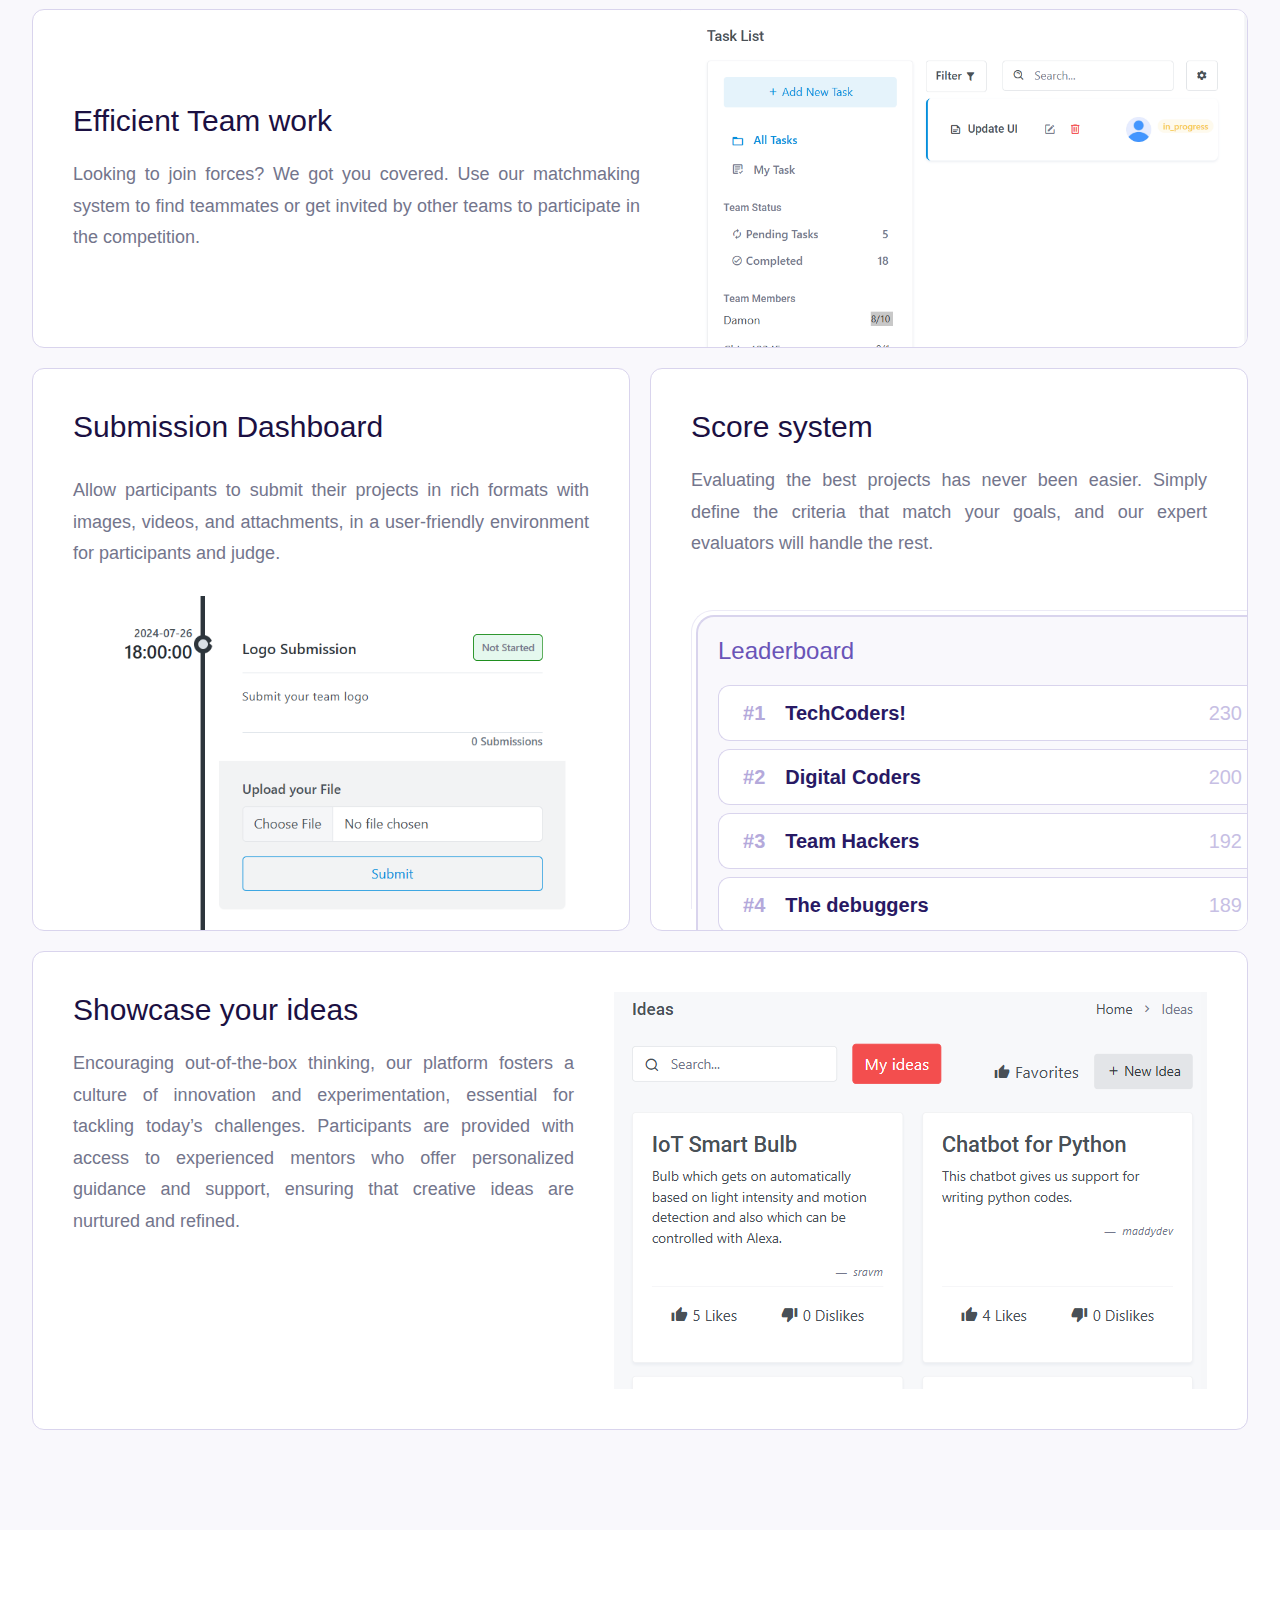
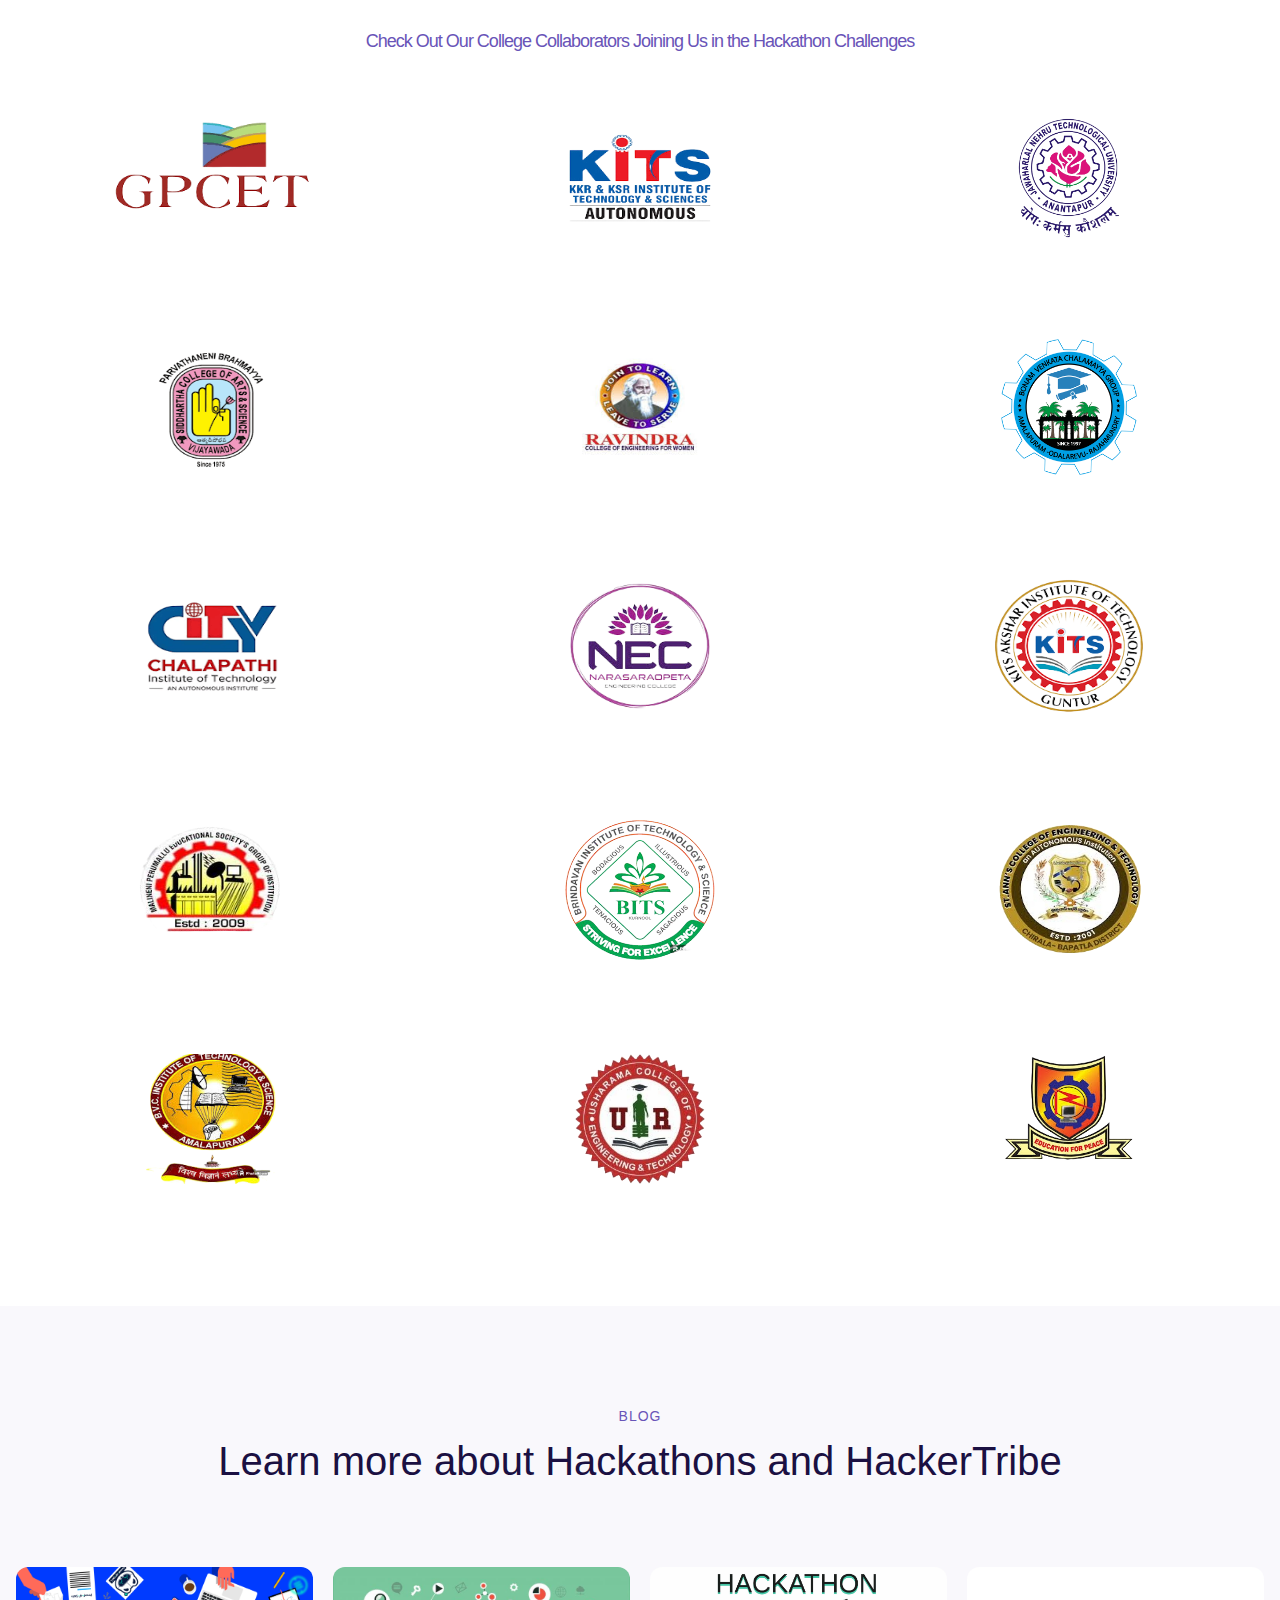
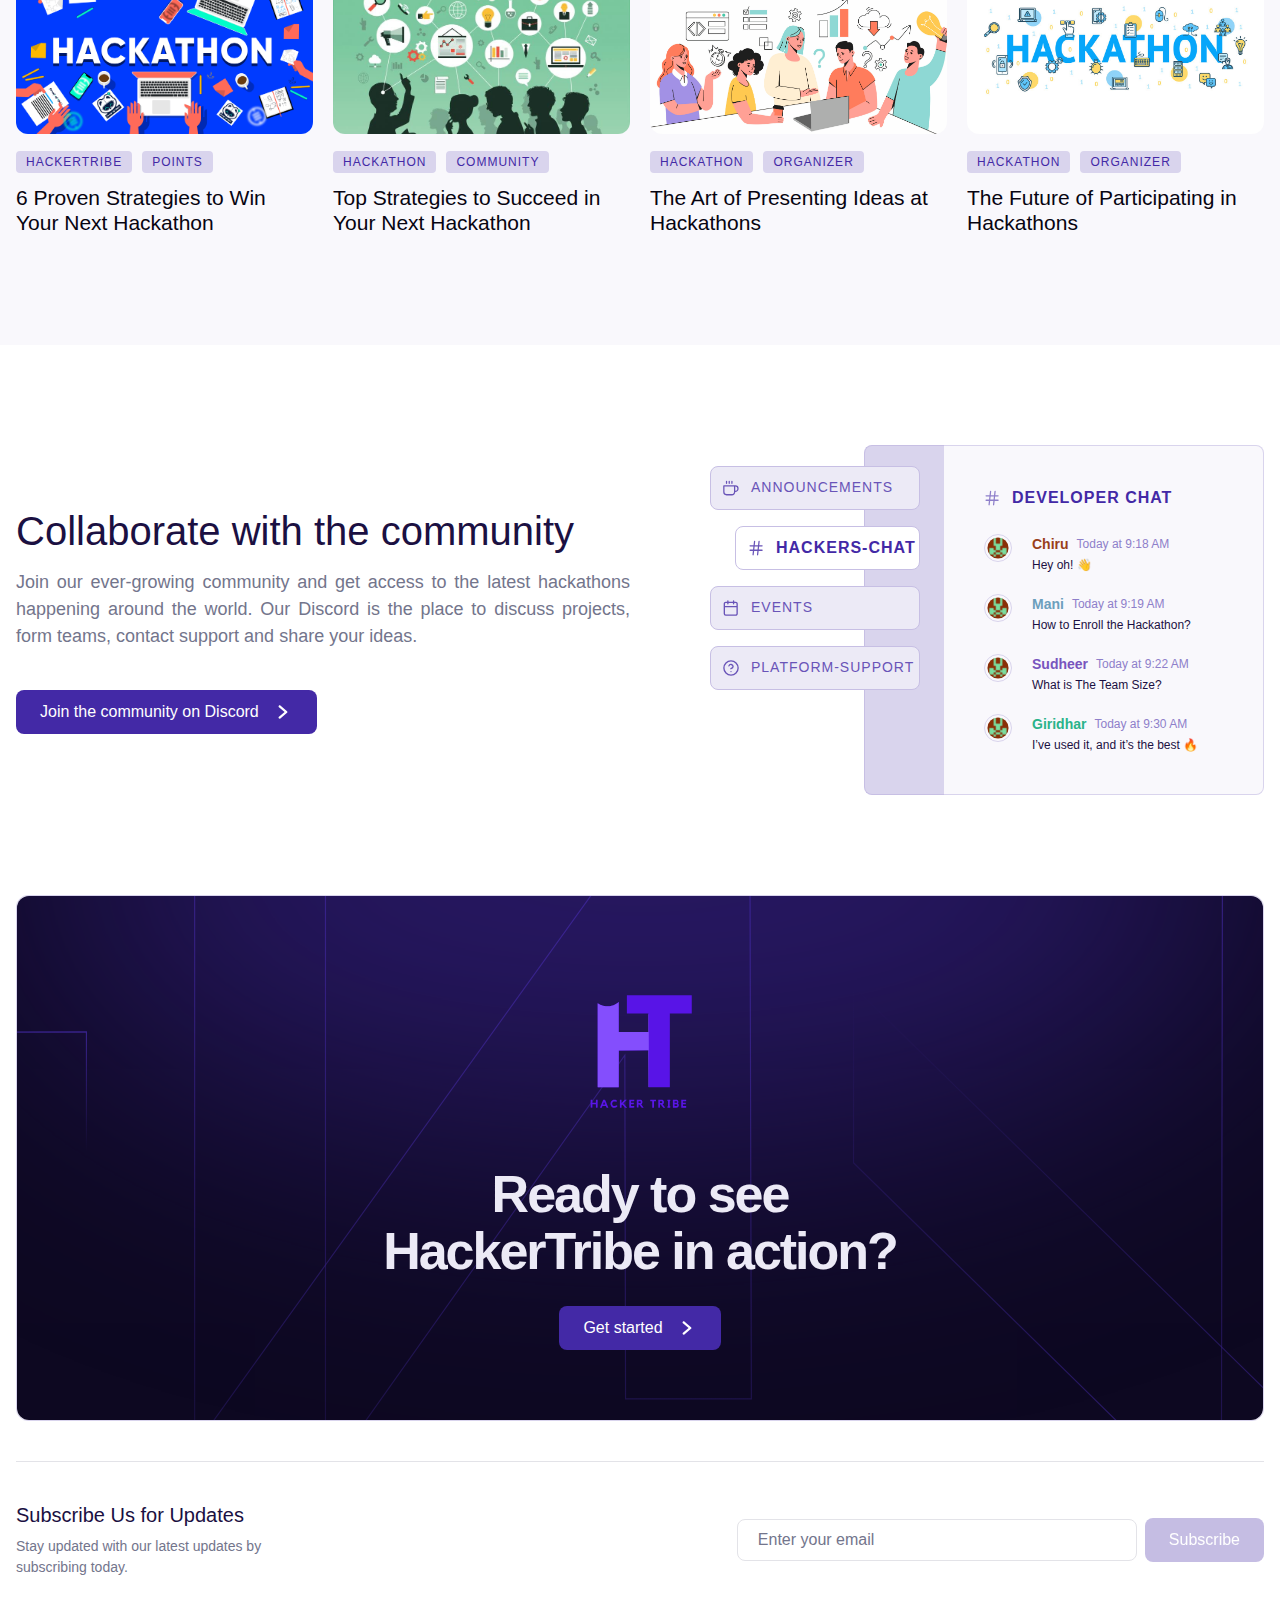
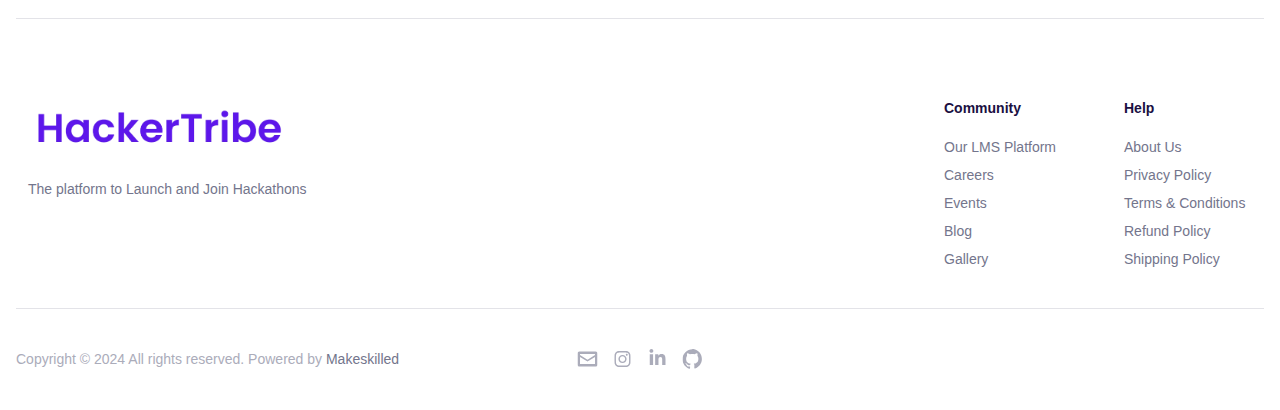
==== commit b749381a: "Merge branch 'main' of https://github.com/maddydevgits/hackathon-landingpage" ====
--- a/index.html
+++ b/index.html
@@ -136,7 +136,10 @@
         #cdh{
             max-height: 700px;
         }
-        
+        .squares-wrapper {
+            height: 50% !important;
+            padding: 0 !important;
+        }
 
         @media only screen and (min-width: 475px) {
             #carousel {
@@ -533,26 +536,25 @@
                                         </div>
                                     </div>
                                 </div>
-                                <div class="abcefd " >
-                                    <div class="card" id="cdh">
-                                        <h3>Optimizing Mentor Engagement</h3>
-                                        <p style="text-align: justify;">Enhance mentor efficiency by dividing and organizing submissions and evaluations systematically. Streamline the process to ensure balanced workloads and focused assessments. Identify and gather potential students and their innovative ideas early on, ensuring smooth interactions. Foster a productive environment where mentors can provide impactful guidance, leading to a successful and enriching hackathon experience for all participants.
-                                        </p>
-                                    </div>
-                                    <div class="card" id="cdh">
-                                        <h3>Customer support</h3>
-                                        <p style="text-align: justify;">We have a team of experienced hackathon specialists who can help with all aspects
-                                            of hackathon planning and execution. Services include customer support,
-                                            challenge design, and more, to provide you with the best hackathon experience.
-                                        </p><img src="./images/customerSupport.svg" style="
-                                        display: inherit;
-                                        margin: 1rem auto calc(2.5rem* -1) auto;
-                                        width: 100%;
-                                        height: auto;
-                                    " 
-                                                alt="Customer support">
-                                    </div>
-                                </div>
+                                <div class="card" id="cdh">
+                                    <h3>Optimizing Mentor Engagement</h3>
+                                    <p style="text-align: justify;">Enhance mentor efficiency by dividing and organizing submissions and evaluations systematically. Streamline the process to ensure balanced workloads and focused assessments. Identify and gather potential students and their innovative ideas early on, ensuring smooth interactions. Foster a productive environment where mentors can provide impactful guidance, leading to a successful and enriching hackathon experience for all participants.
+                                    </p>
+                                </div>
+                                <div class="card" id="cdh">
+                                    <h3>Customer support</h3>
+                                    <p style="text-align: justify;">We have a team of experienced hackathon specialists who can help with all aspects
+                                        of hackathon planning and execution. Services include customer support,
+                                        challenge design, and more, to provide you with the best hackathon experience.
+                                    </p><img src="./images/customerSupport.svg" style="
+                                    display: inherit;
+                                    margin: 1rem auto calc(2.5rem* -1) auto;
+                                    width: 100%;
+                                    height: auto;
+                                " 
+                                            alt="Customer support">
+                                </div>
+                                <div style="display: none;"></div>
                                 <div class="card " id="cdh">
                                     <div>
                                         <h3>Earn prizes and Coins</h3>
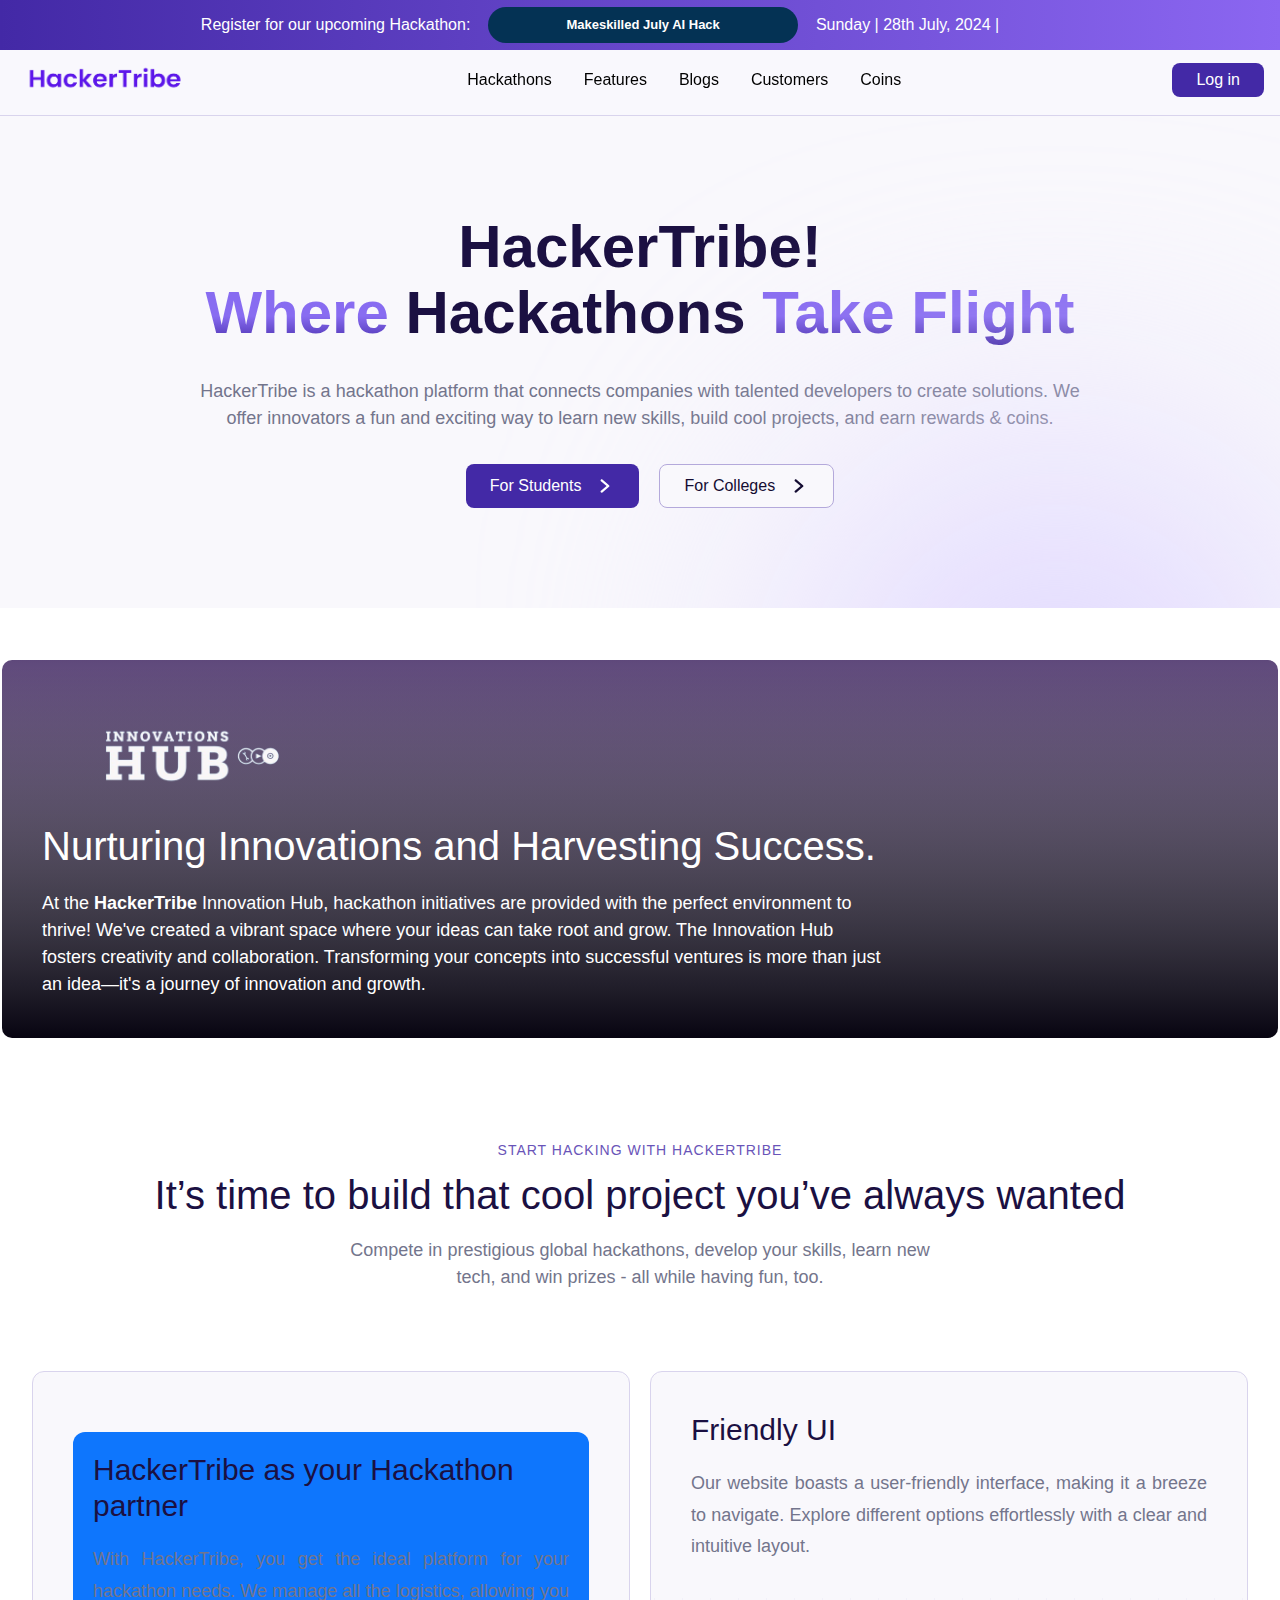
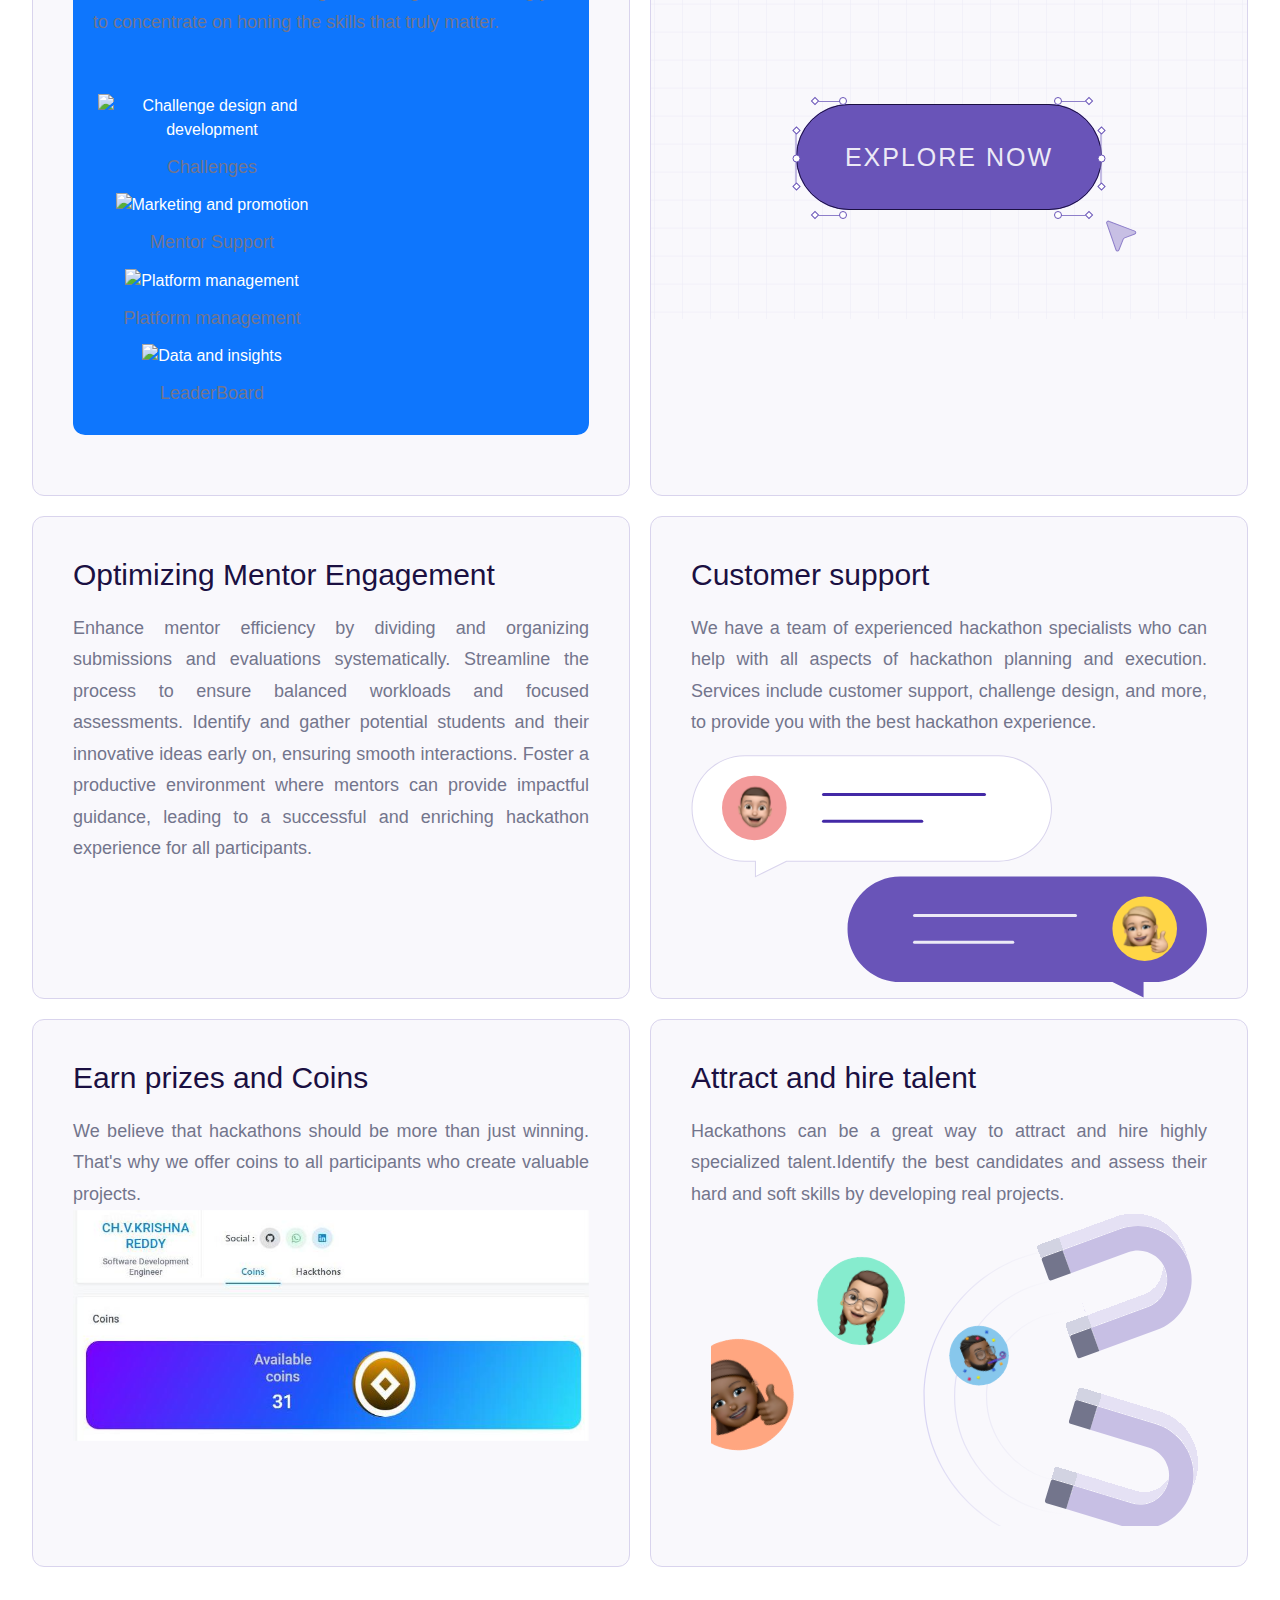
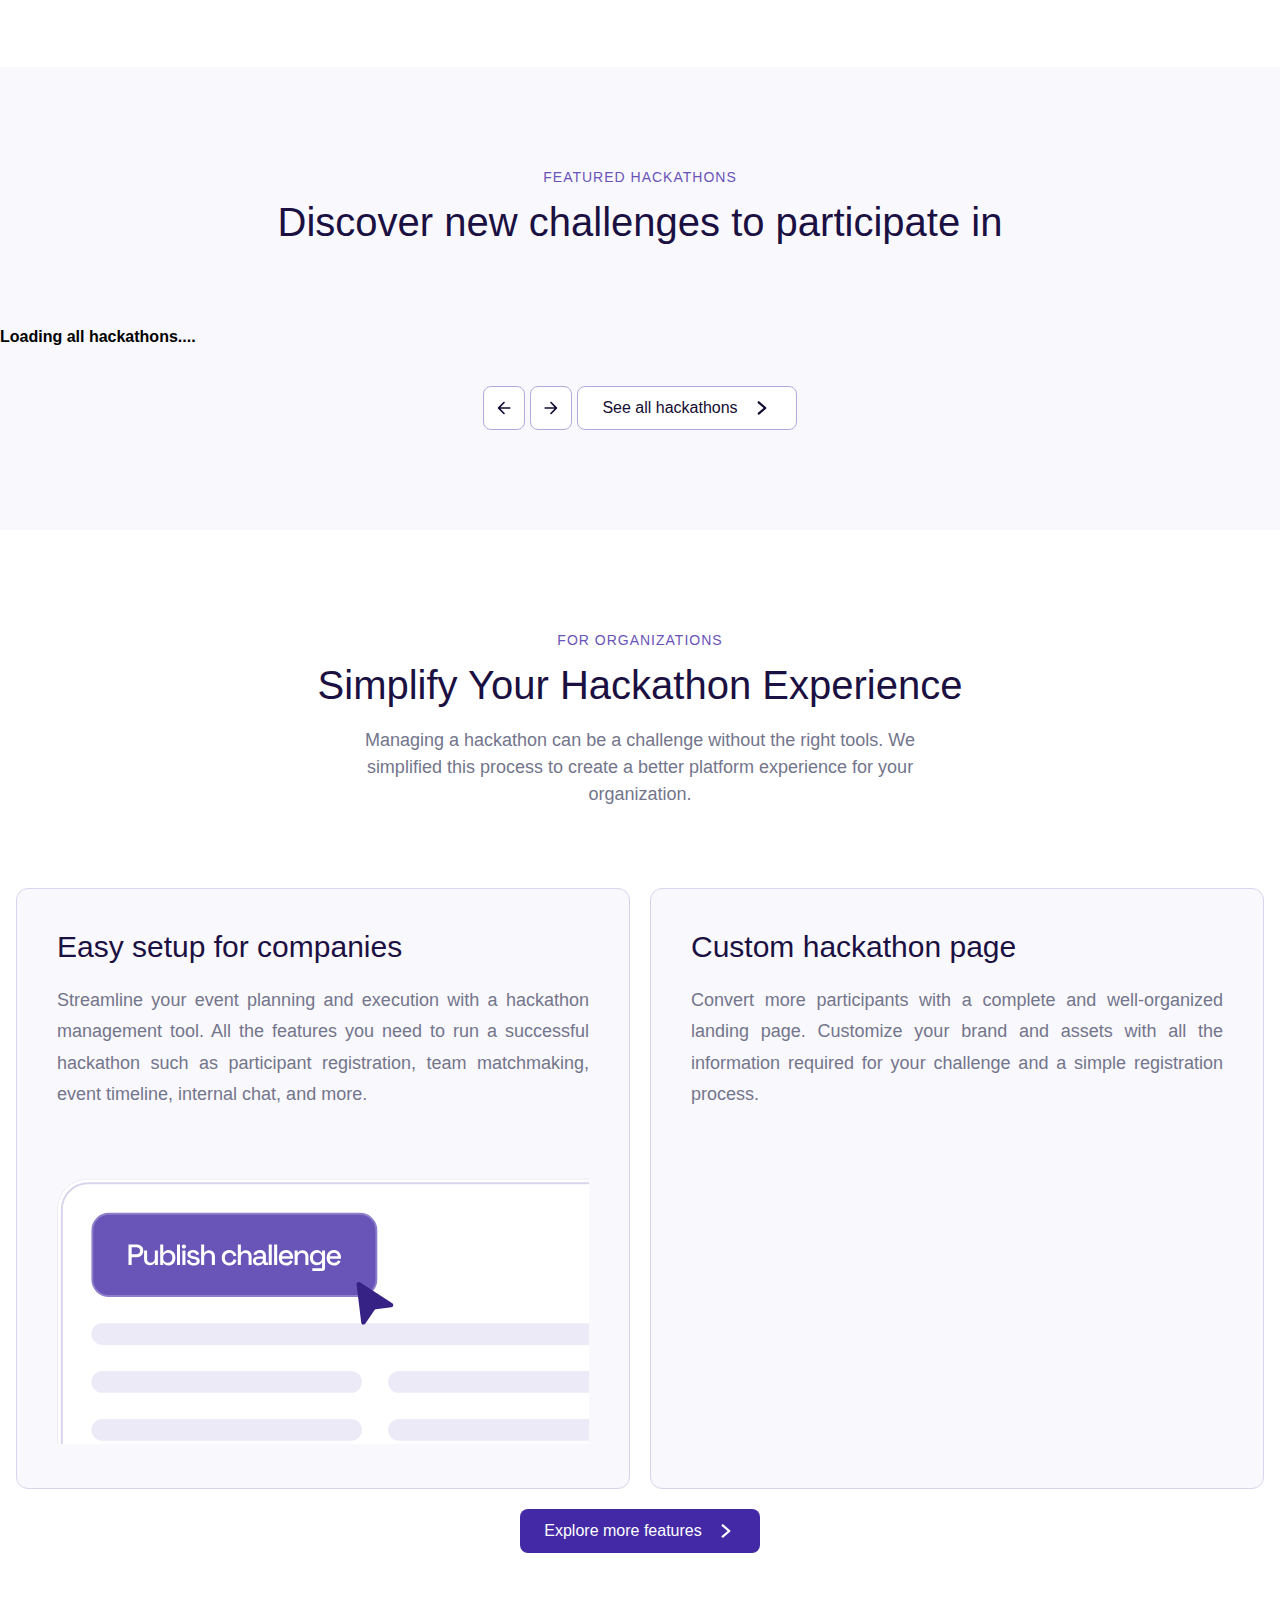
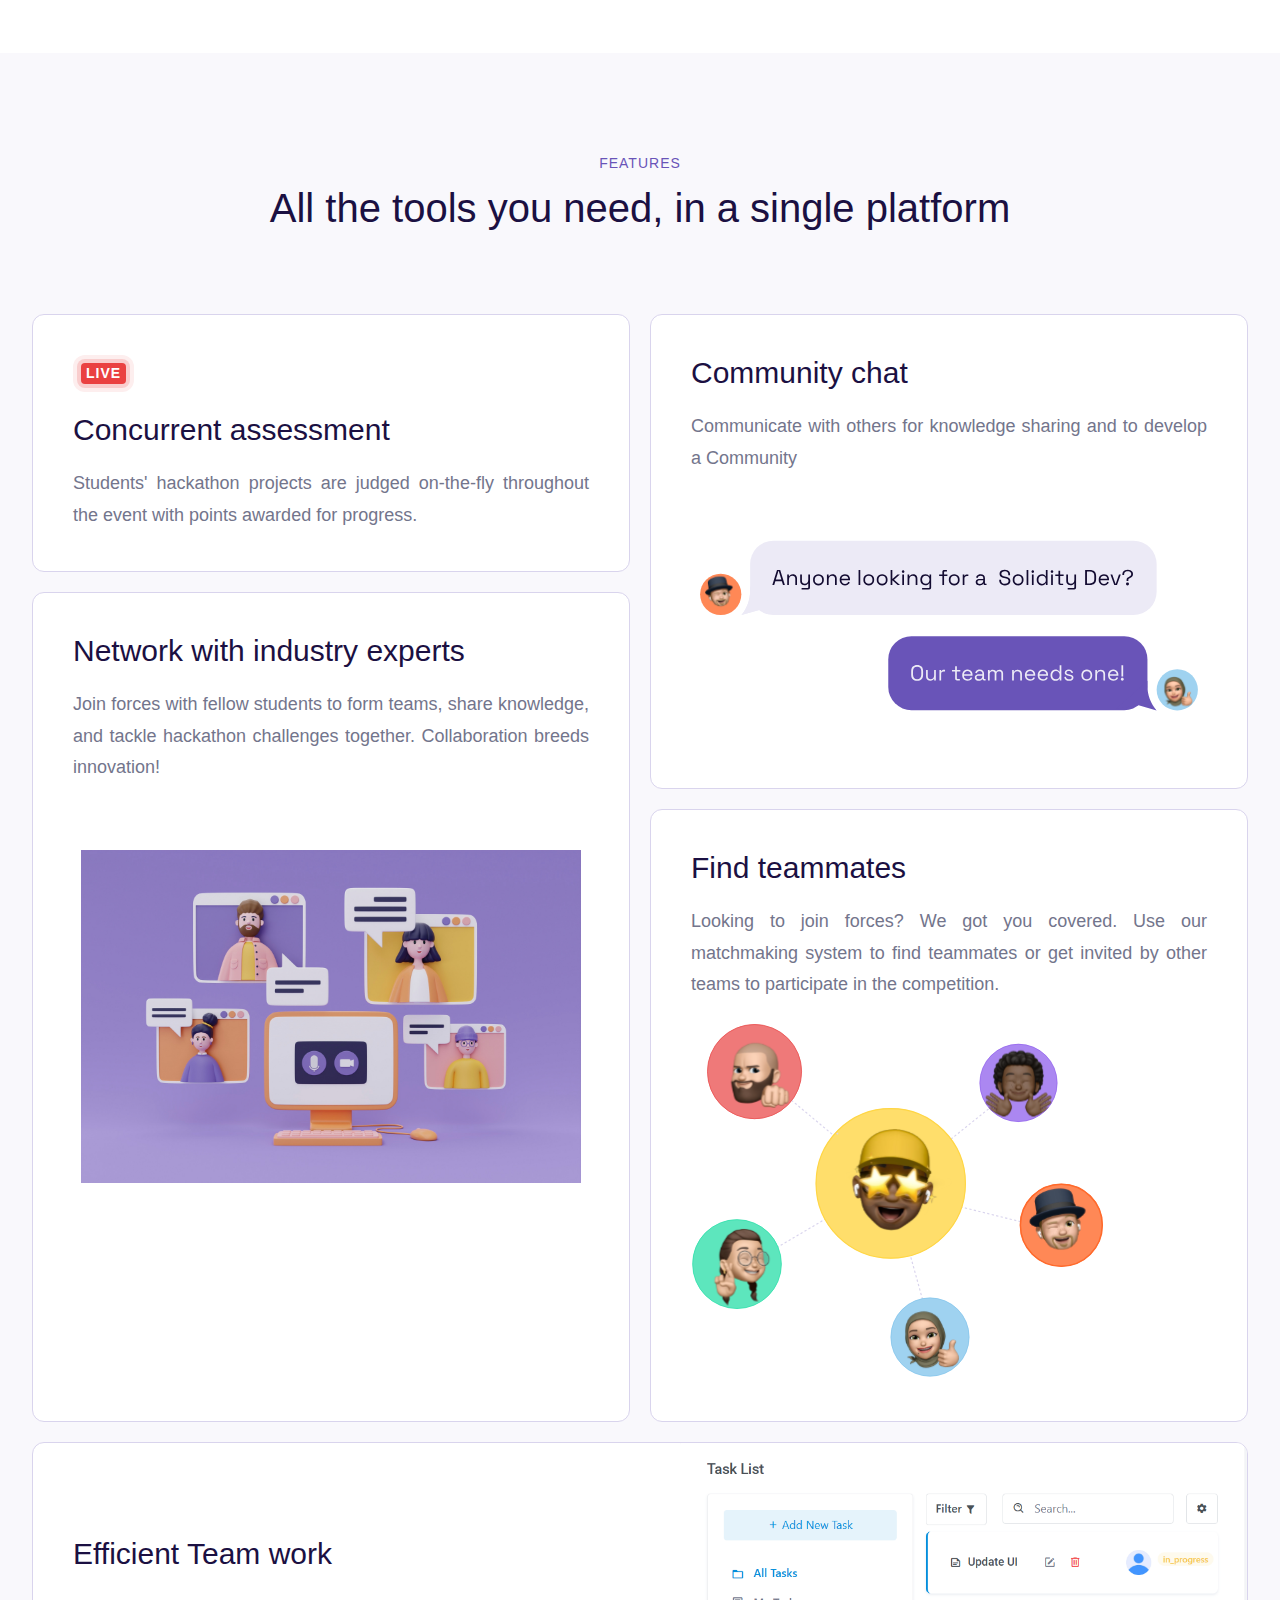
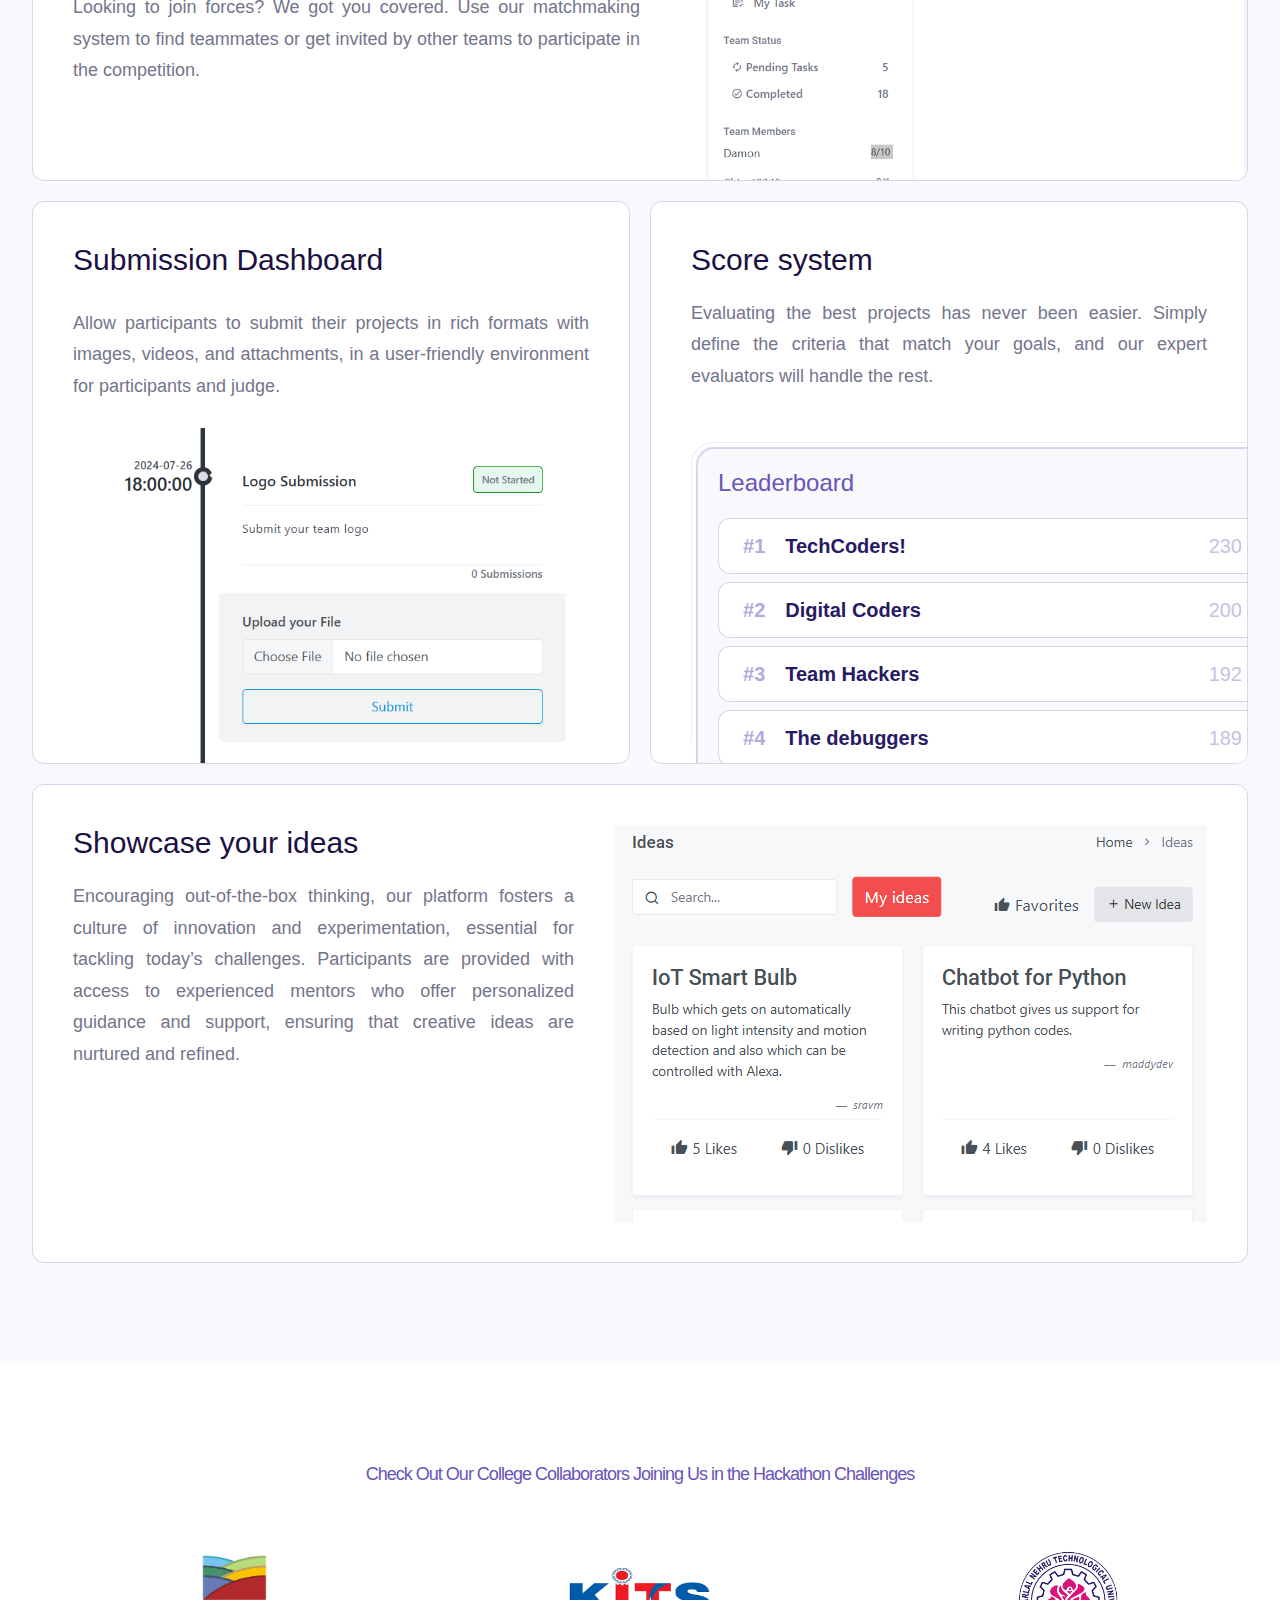
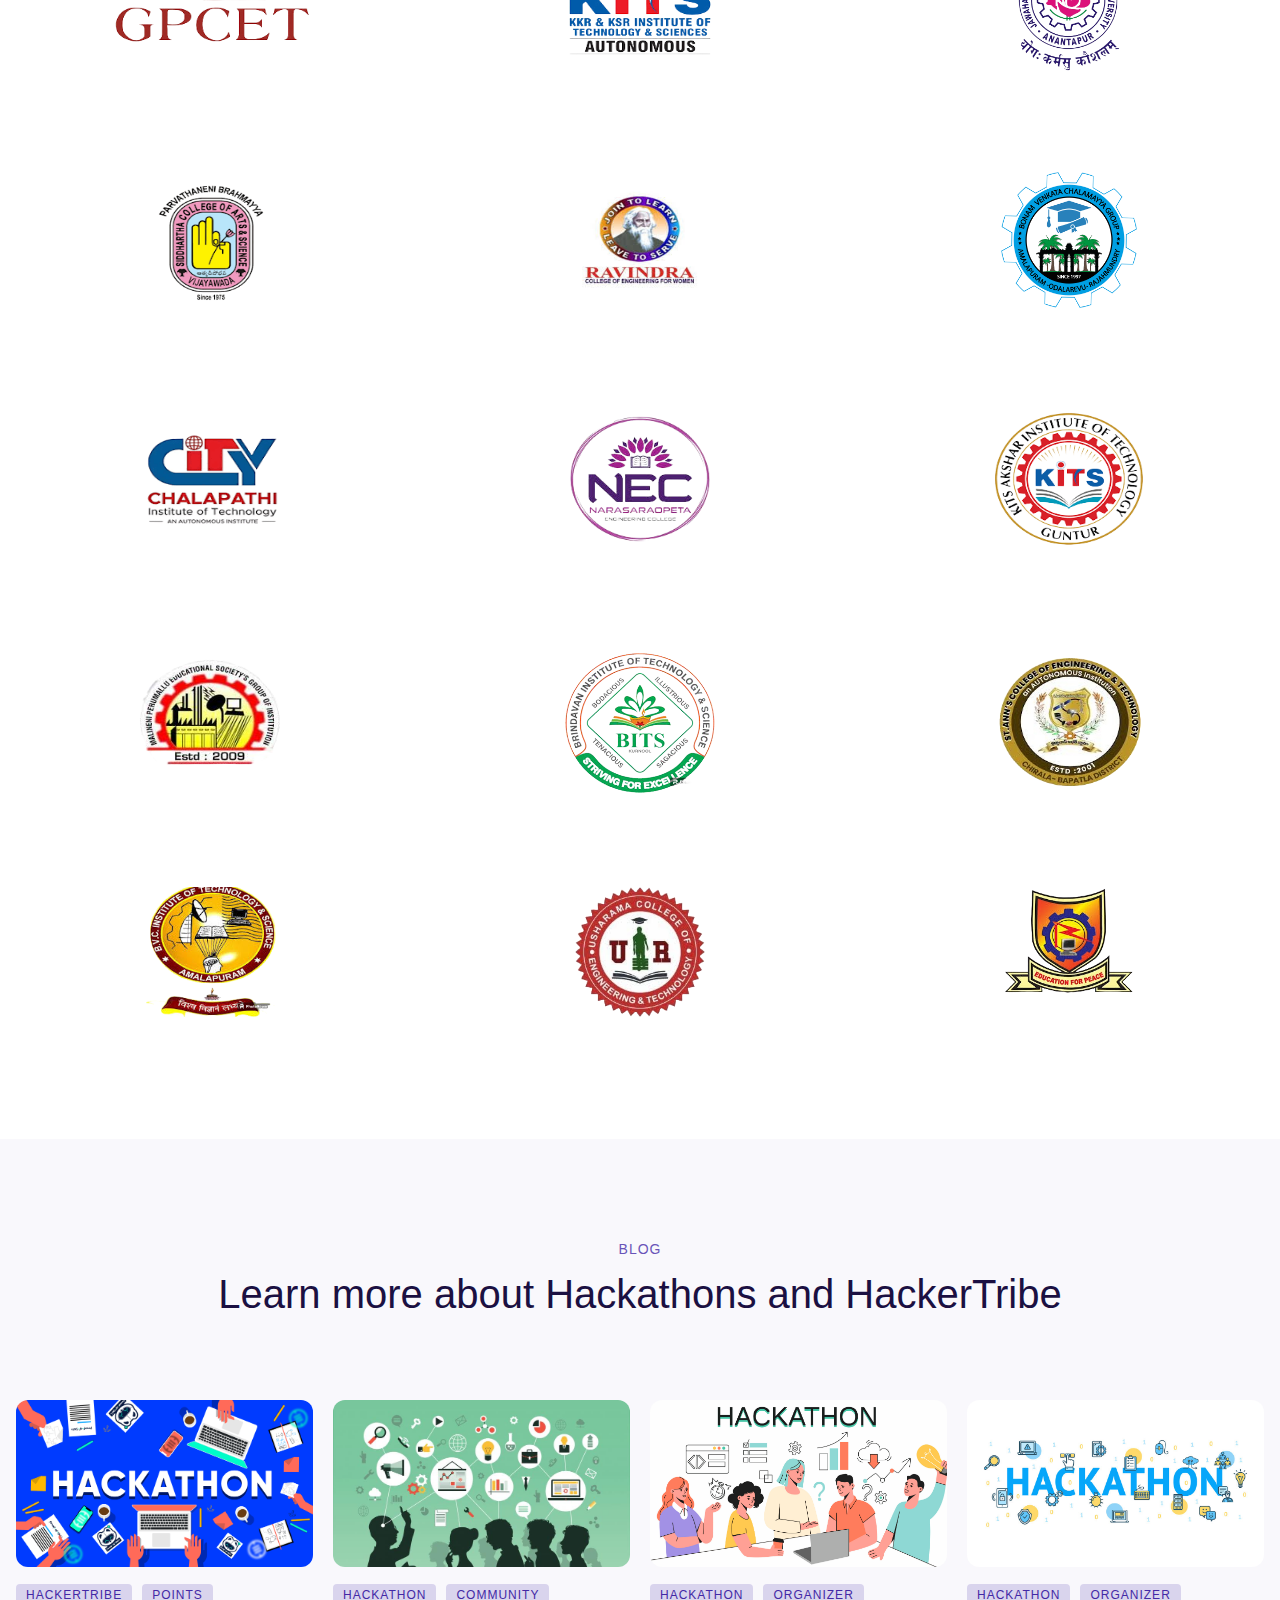
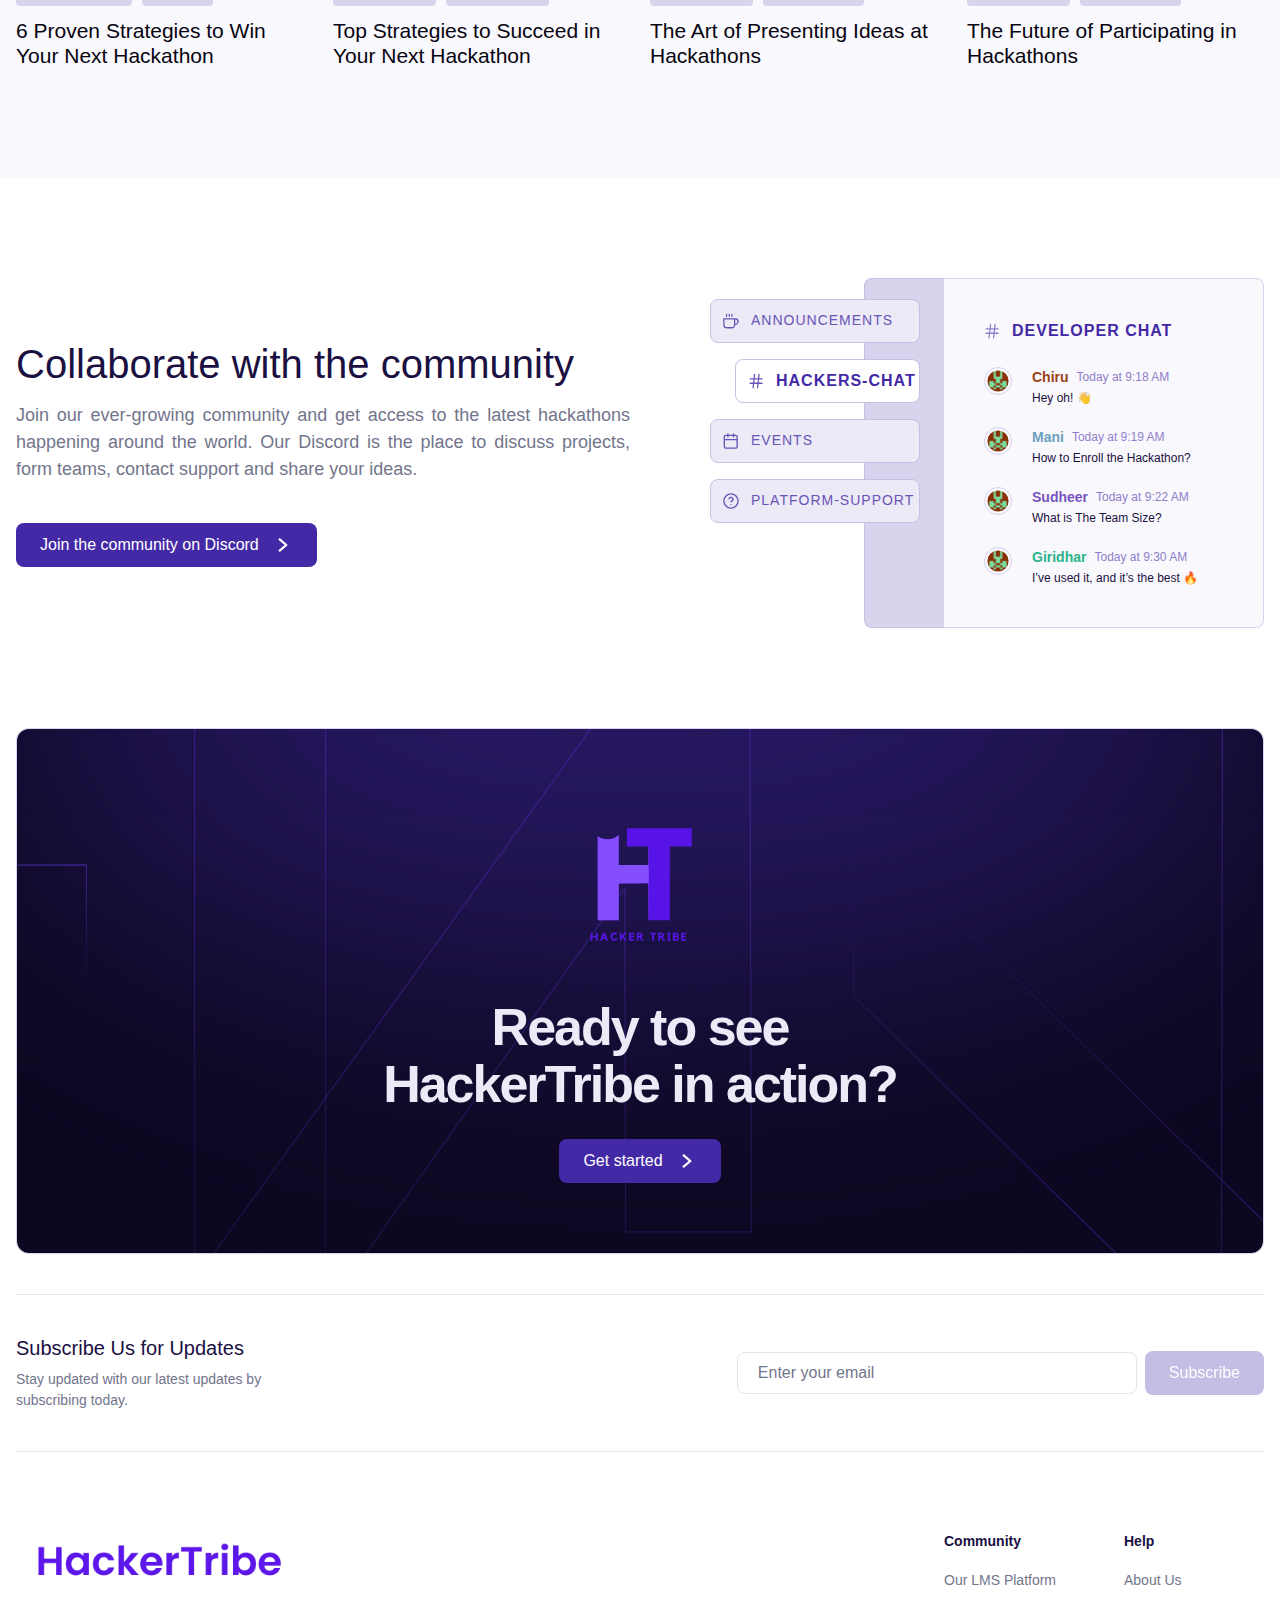
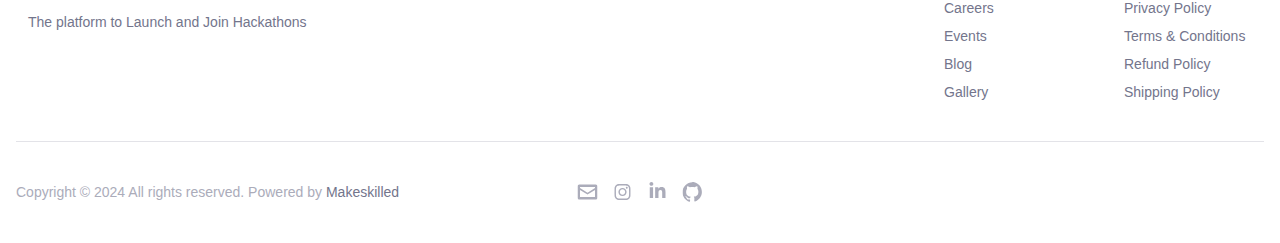
==== commit 2eefb84d: "updated card text" ====
--- a/index.html
+++ b/index.html
@@ -558,7 +558,7 @@
                                 <div class="card " id="cdh">
                                     <div>
                                         <h3>Earn prizes and Coins</h3>
-                                        <p style="text-align: justify;">At our hackathons, we prioritize the journey over just the destination. We believe that every participant's effort and creativity should be recognized and rewarded. That's why we offer coins to all participants who create valuable projects, regardless of whether they win or not. These coins can be redeemed for various rewards, fostering a sense of accomplishment and encouraging continuous learning and innovation. Our aim is to cultivate an environment where collaboration, learning, and growth are celebrated, making every hackathon experience enriching and memorable for everyone involved.</p>
+                                        <p style="text-align: justify;">We believe that hackathons should be more than just winning. That's why we offer coins to all participants who create valuable projects.</p>
                                     </div><img src="./images/usercoins.png" alt="Earn prizes and coins" width="50" style="display: inherit;margin: irem auto calc(2.5rem* -1) auto;width: auto;height: auto;" />
                                 </div>
 
@@ -598,7 +598,7 @@
                                 <div class="card " id="cdh">
                                     <div style="display: block;">
                                         <h3>Attract and hire talent</h3>
-                                        <p style="text-align: justify;">Hackathons can be a great way to attract and hire highly specialized talent. Identify the best candidates and assess their hard and soft skills by developing real projects. Additionally, the collaborative and high-pressure environment reveals how candidates perform under stress, showcasing their problem-solving abilities. This hands-on evaluation method helps ensure you select individuals who are not only technically proficient but also fit well within your team dynamics.</p>
+                                        <p style="text-align: justify;">Hackathons can be a great way to attract and hire highly specialized talent.Identify the best candidates and assess their hard and soft skills by developing real projects.</p>
                                         </div><img src="./images/hireTalent.svg" alt="Attract and hire talent" style="margin-left: 20px;">
                                 </div>
                             </div>
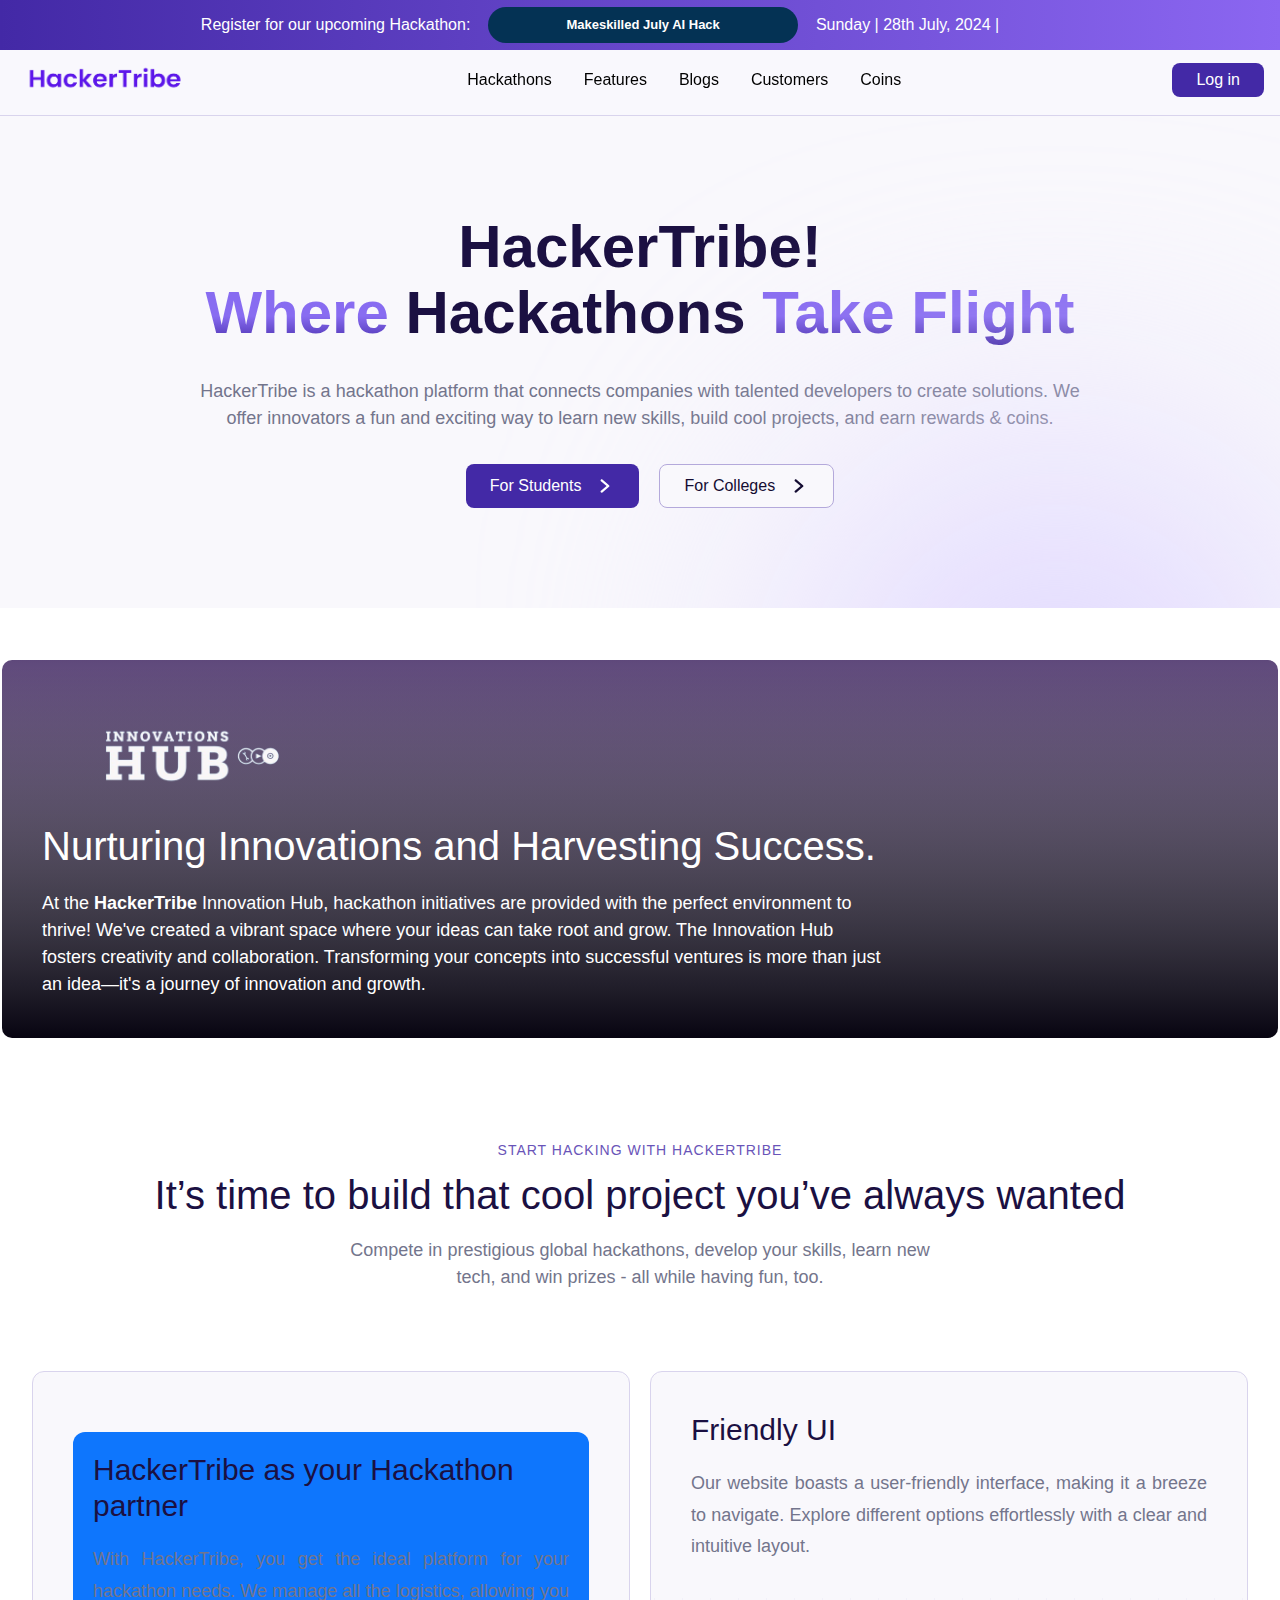
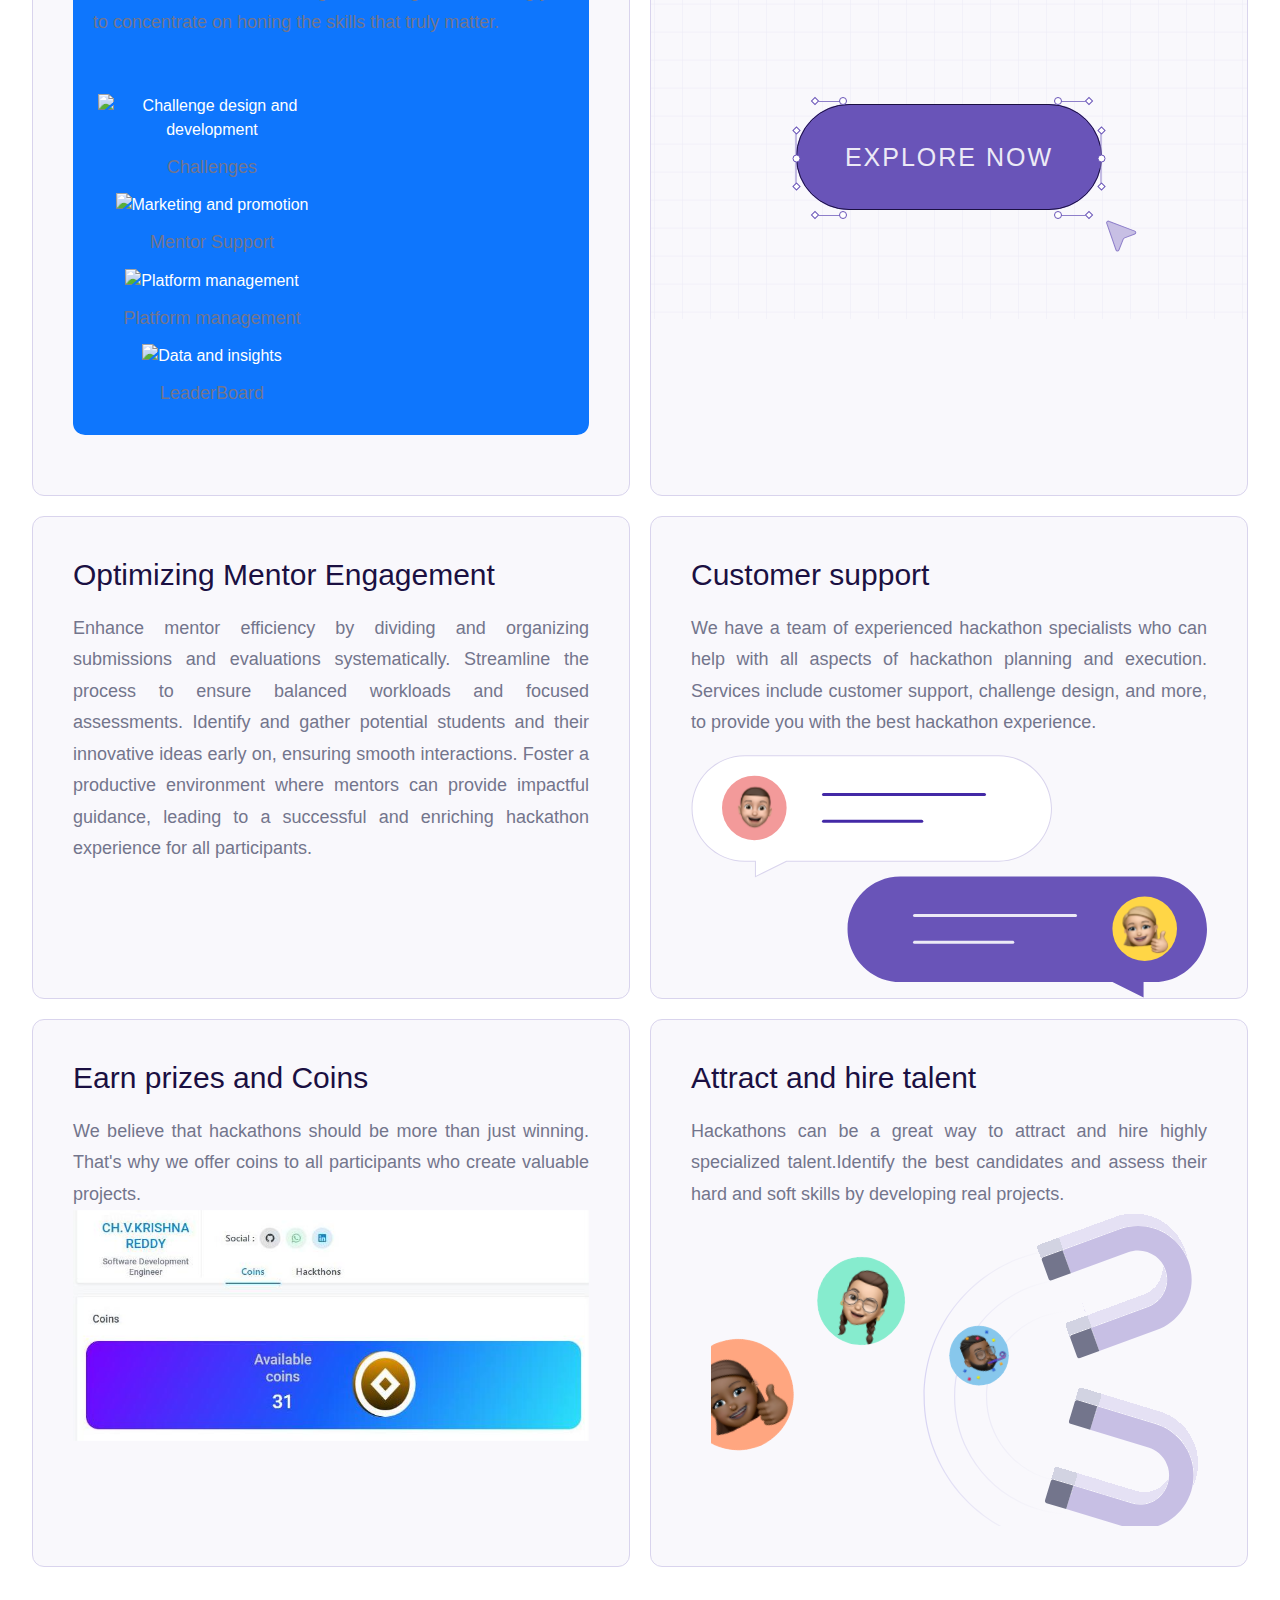
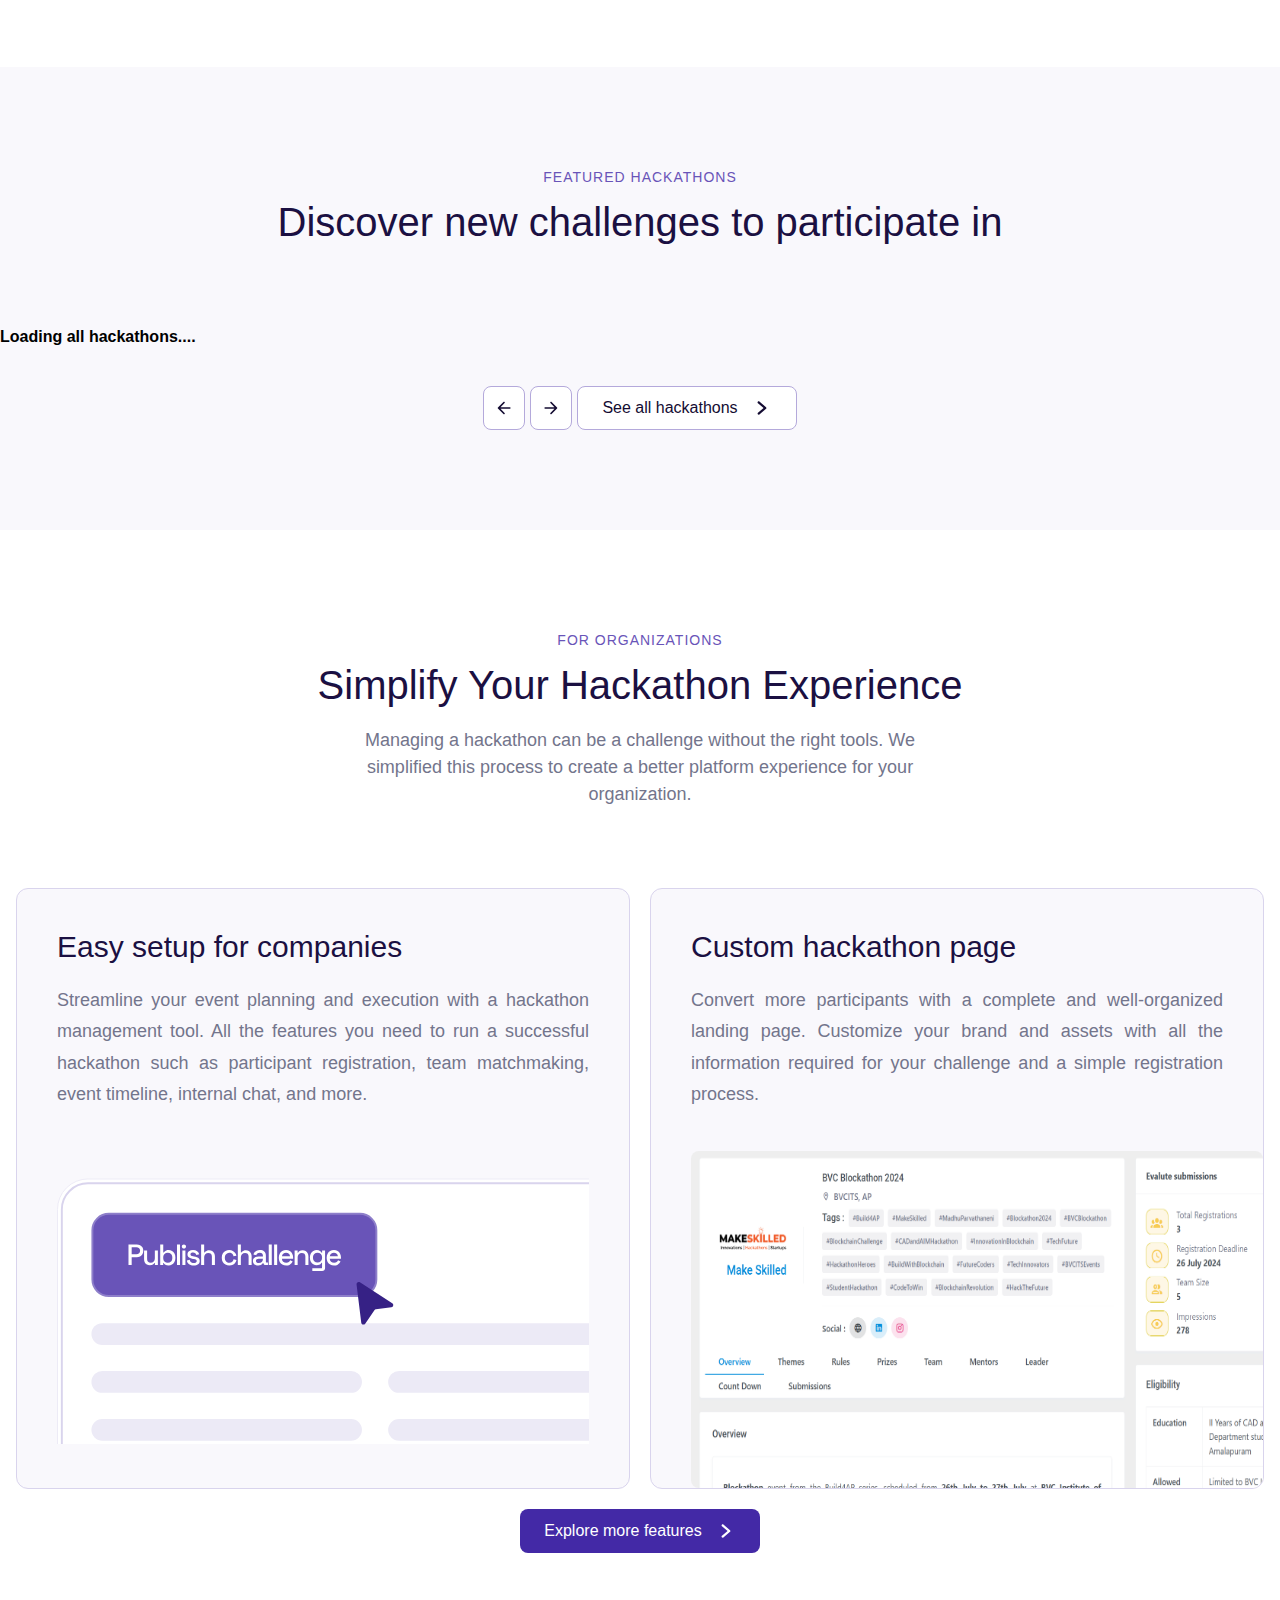
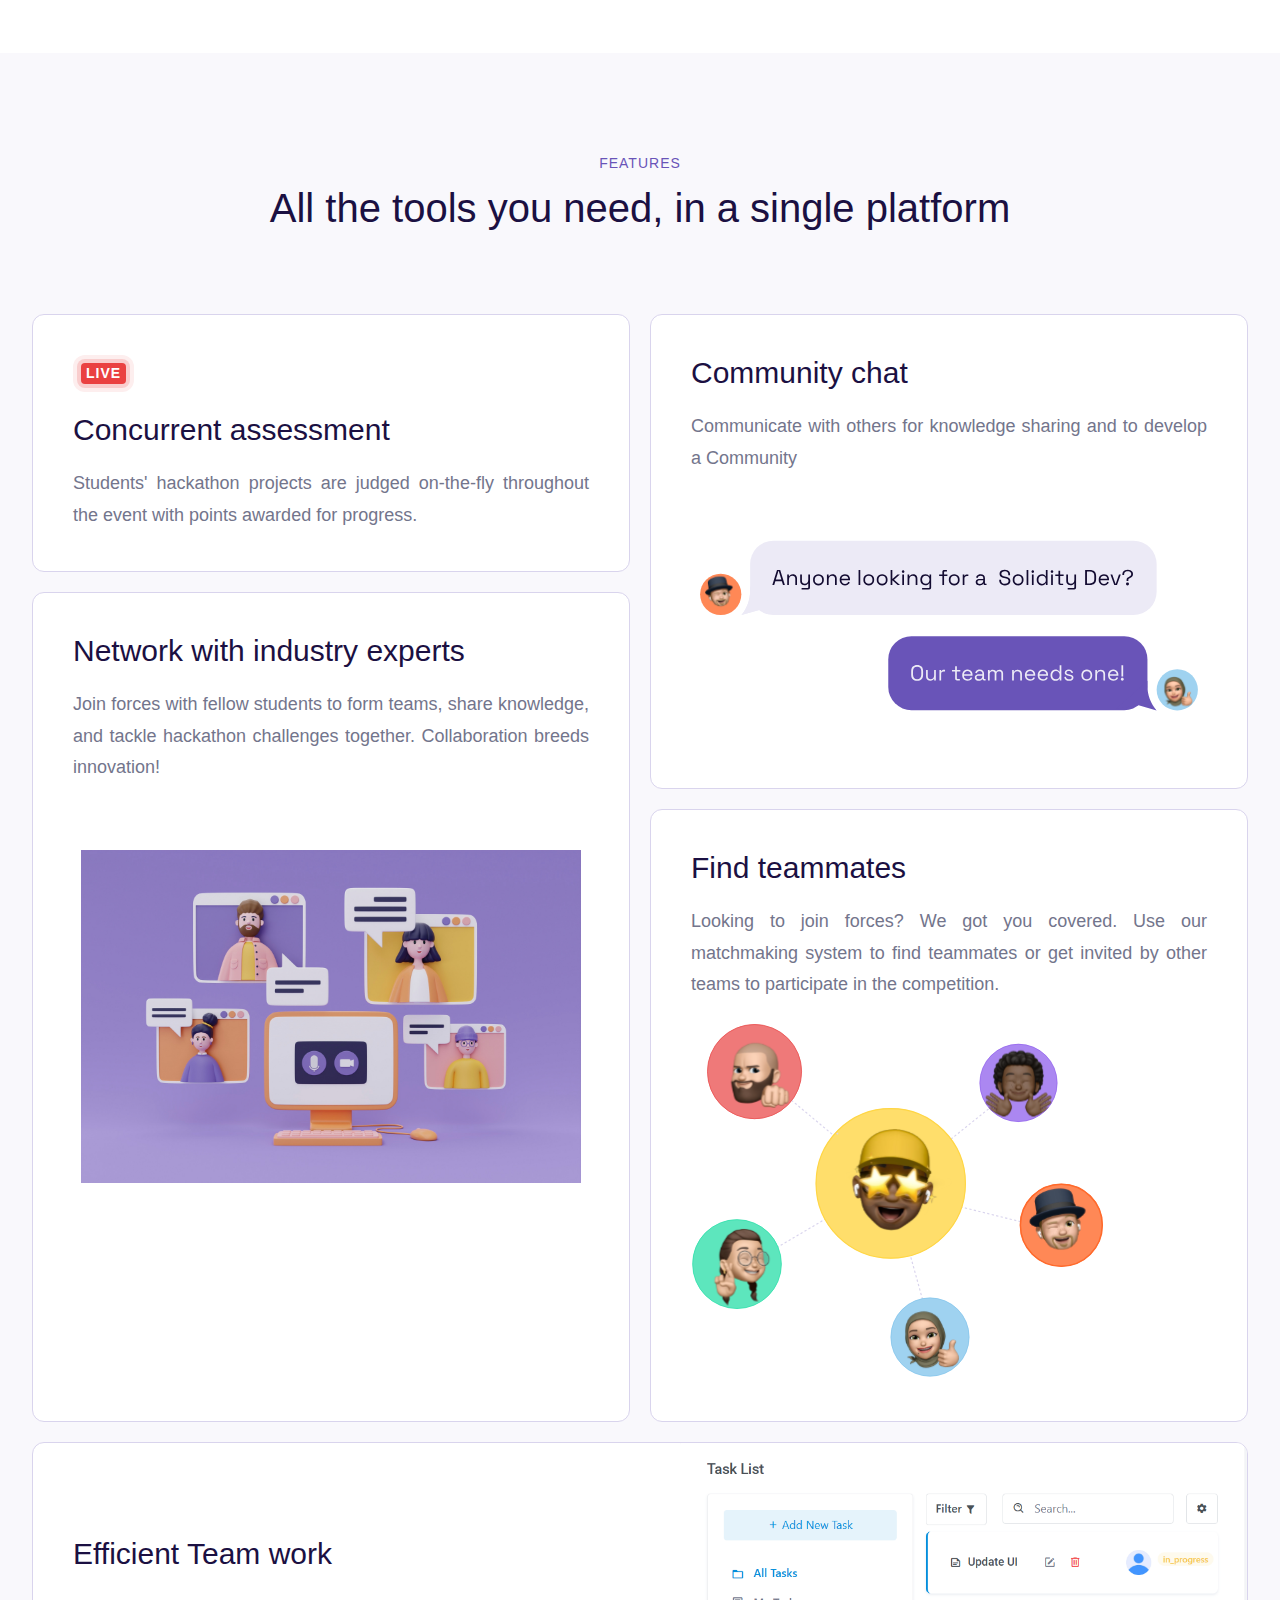
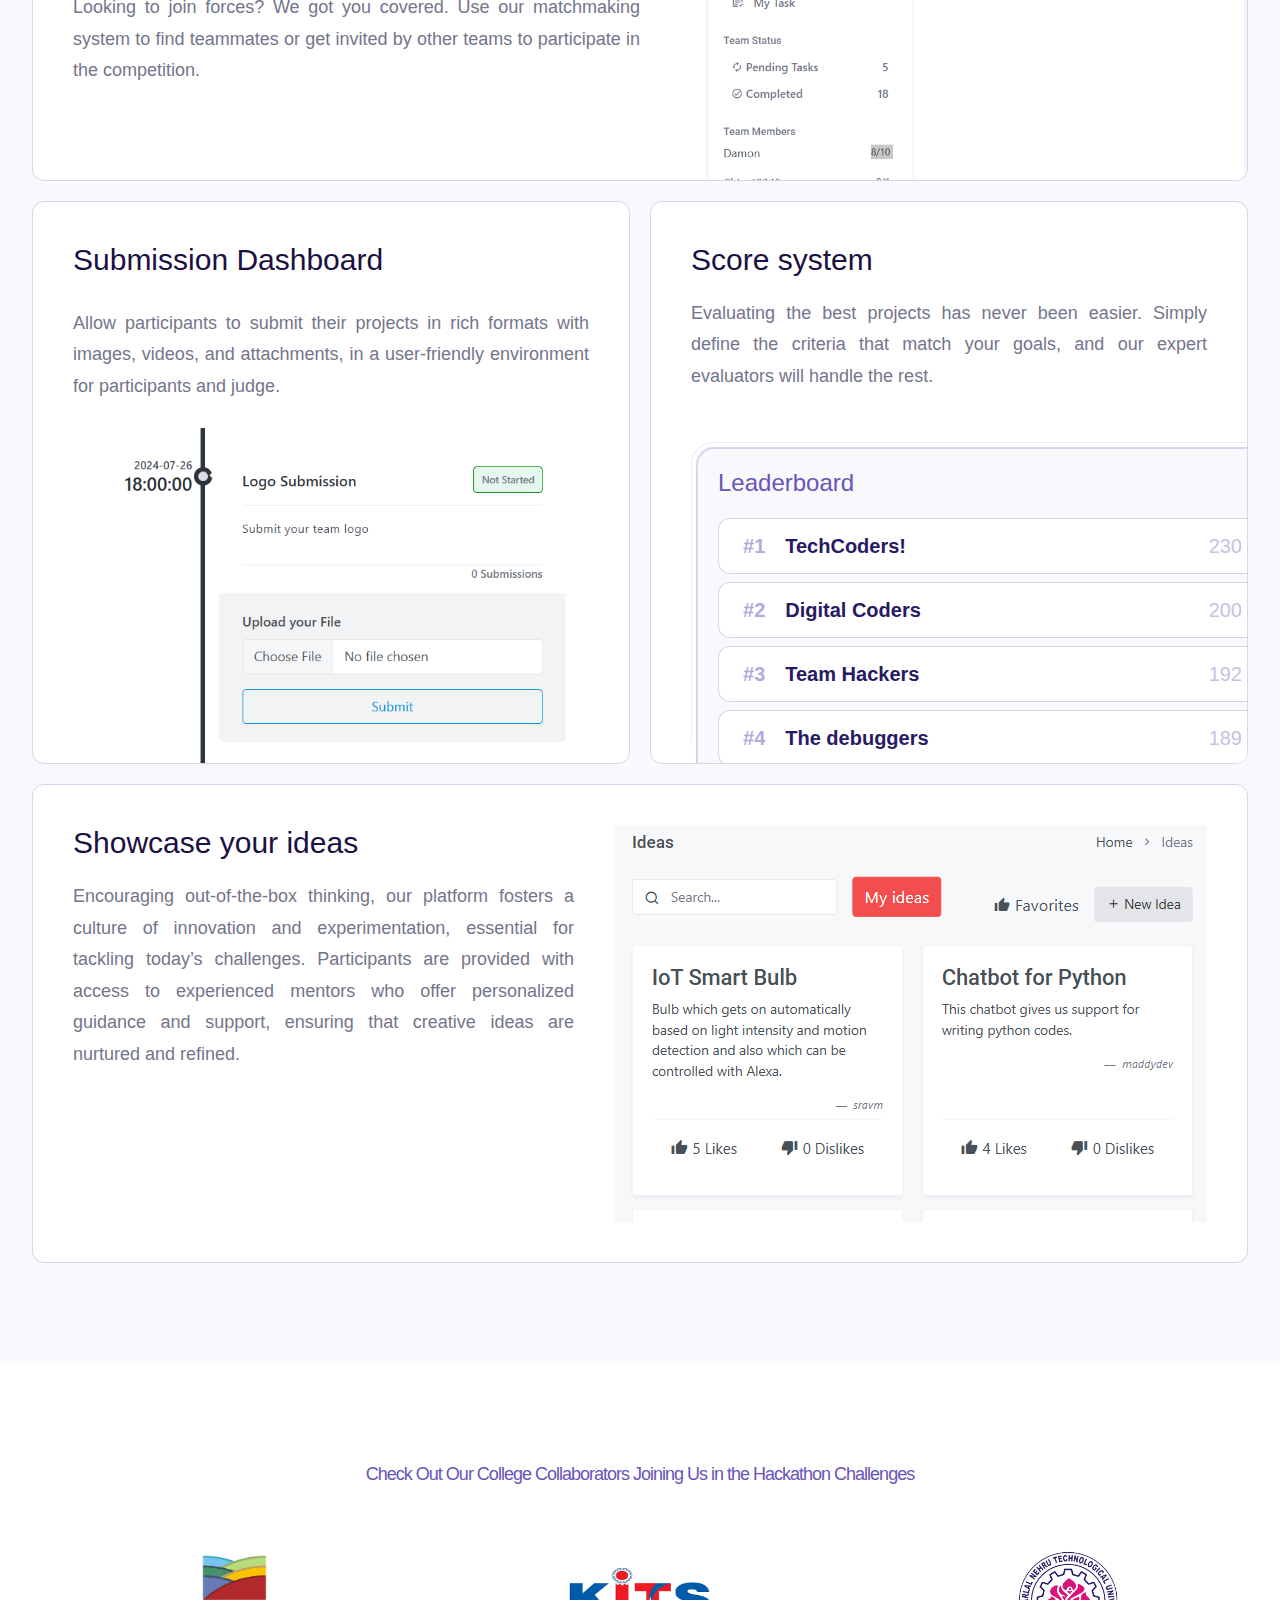
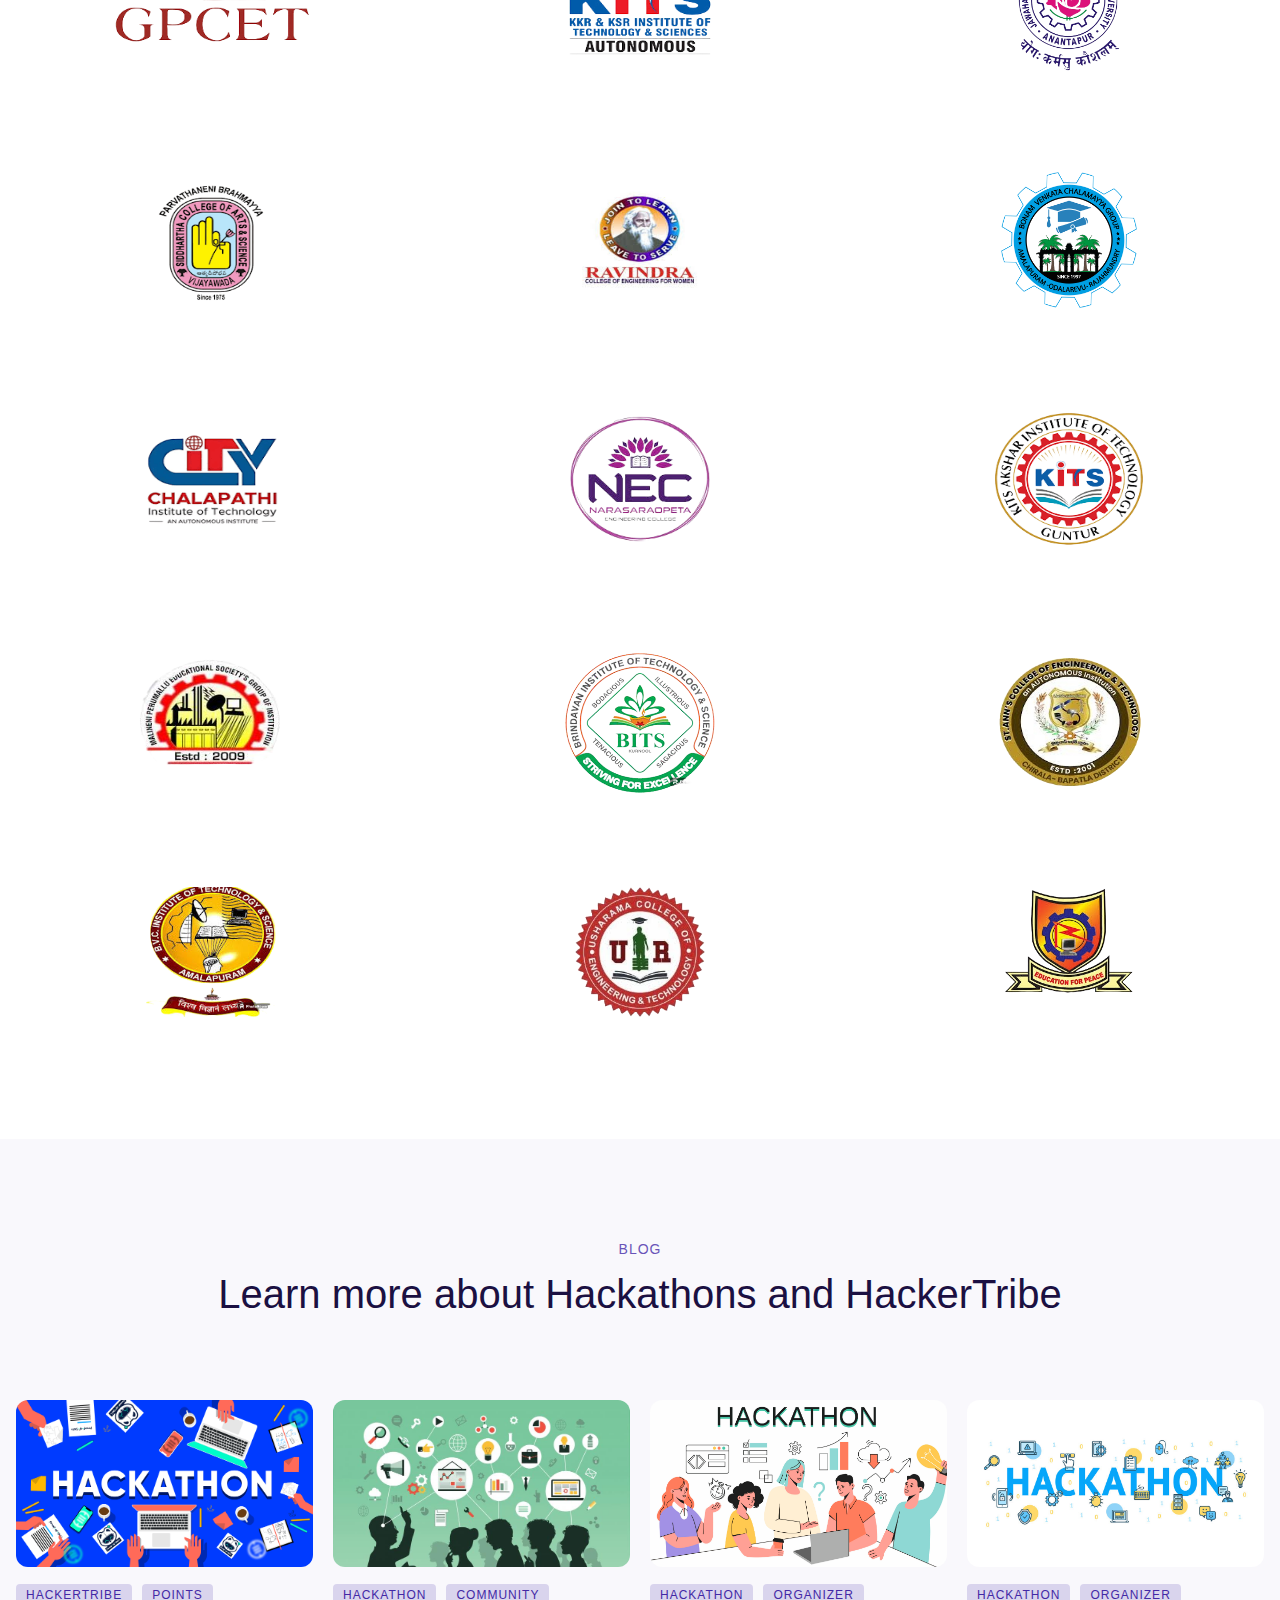
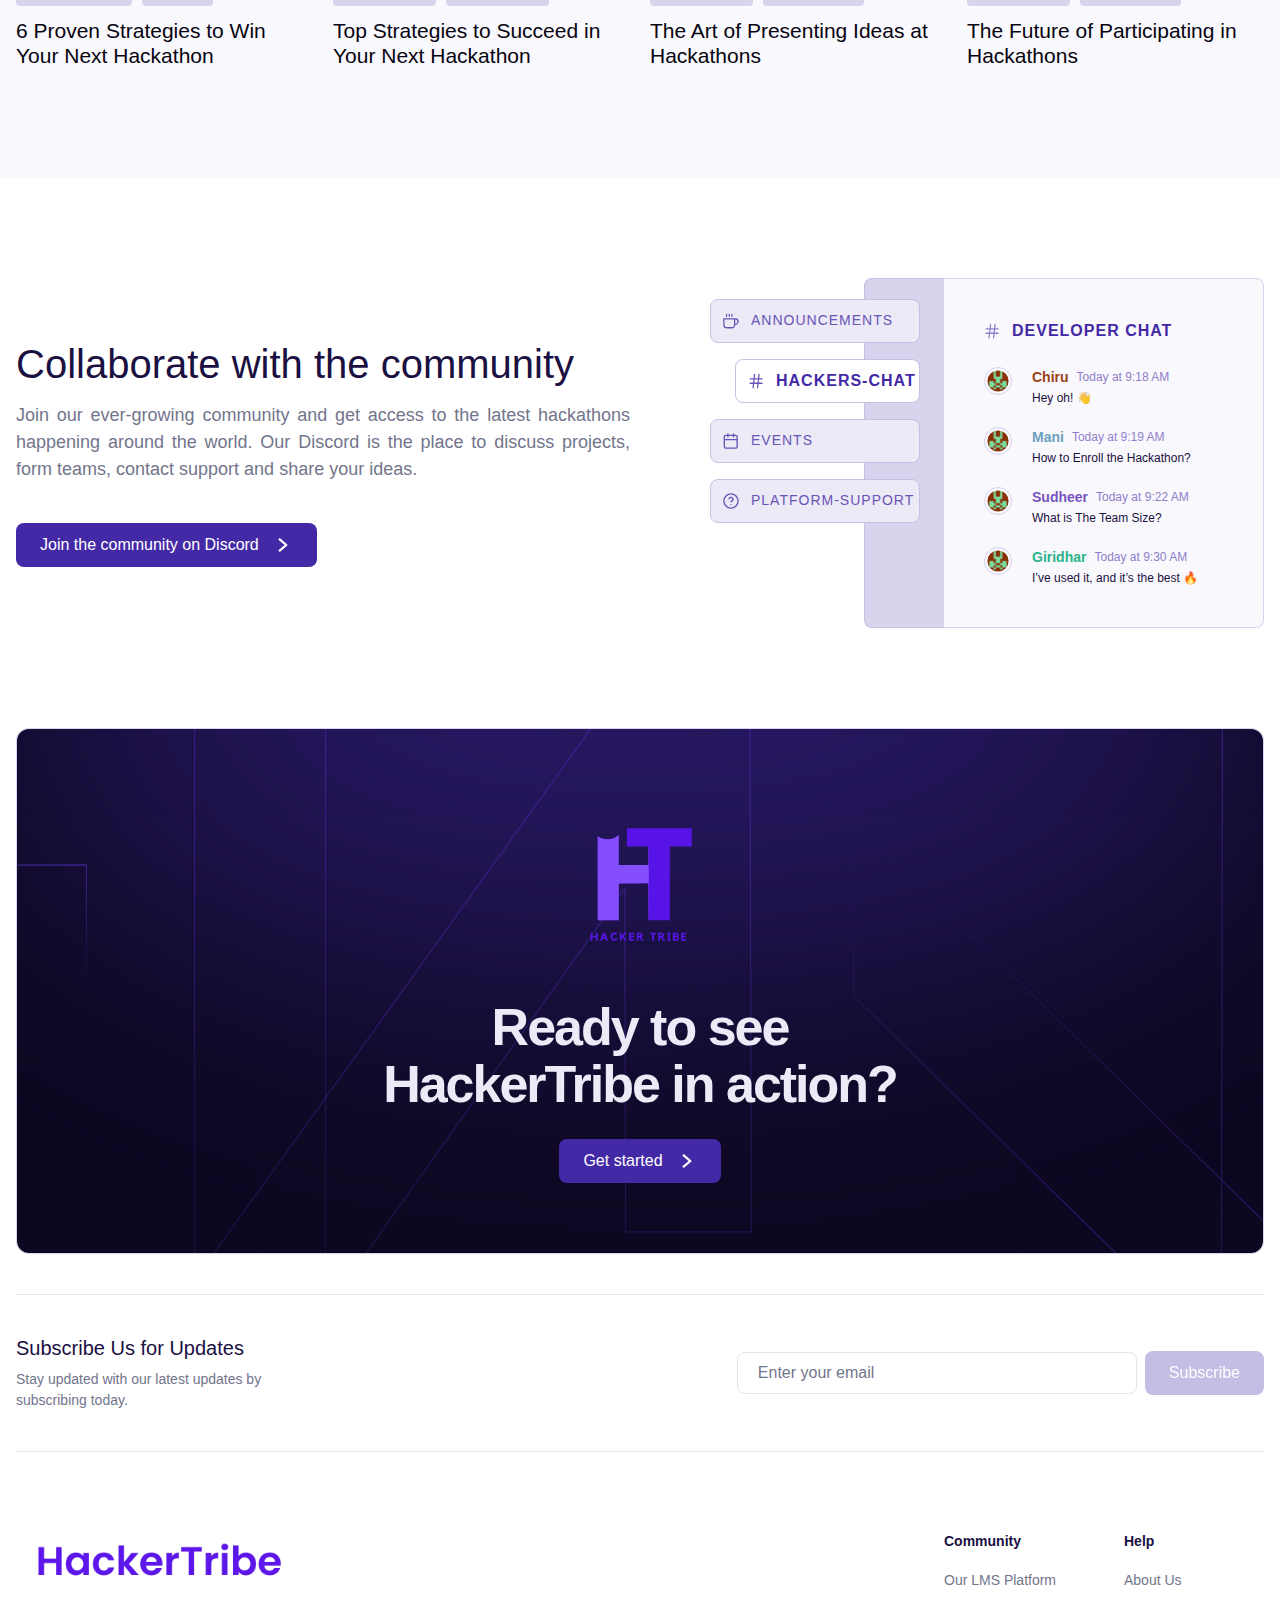
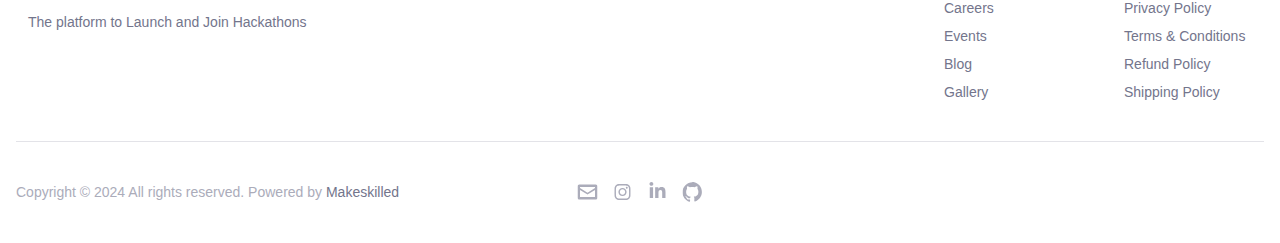
==== commit 5f9408a1: "removing unwanted things" ====
--- a/index.html
+++ b/index.html
@@ -18,74 +18,74 @@
     <meta name="next-head-count" content="24" />
     <link rel="stylesheet" href="https://cdn.jsdelivr.net/npm/froala-editor@3.1.0/css/froala_editor.pkgd.min.css"
         type="text/css" />
-    <link rel="preload" href="_next/static/css/1729af219c6c909b.css" as="style" />
-    <link rel="stylesheet" href="_next/static/css/1729af219c6c909b.css" data-n-g="" />
-    <link rel="preload" href="_next/static/css/3bb650c3a5be360f.css" as="style" />
-    <link rel="stylesheet" href="_next/static/css/3bb650c3a5be360f.css" data-n-p="" /><noscript
+    <link rel="preload" href="core/static/css/1729af219c6c909b.css" as="style" />
+    <link rel="stylesheet" href="core/static/css/1729af219c6c909b.css" data-n-g="" />
+    <link rel="preload" href="core/static/css/3bb650c3a5be360f.css" as="style" />
+    <link rel="stylesheet" href="core/static/css/3bb650c3a5be360f.css" data-n-p="" /><noscript
         data-n-css=""></noscript>
-    <script defer="" nomodule="" src="_next/static/chunks/polyfills-c67a75d1b6f99dc8.js"
-        type="b9f973870e986f68602f1207-text/javascript"></script>
-    <script src="_next/static/chunks/webpack-34463465b292413d.js" defer=""
-        type="b9f973870e986f68602f1207-text/javascript"></script>
-    <script src="_next/static/chunks/framework-ac6550882a30386c.js" defer=""
-        type="b9f973870e986f68602f1207-text/javascript"></script>
-    <script src="_next/static/chunks/main-37077a0f94e4a7da.js" defer=""
-        type="b9f973870e986f68602f1207-text/javascript"></script>
-    <script src="_next/static/chunks/pages/_app-43f1ae51b6454274.js" defer=""
-        type="b9f973870e986f68602f1207-text/javascript"></script>
-    <script src="_next/static/chunks/c0d53ec4-47f2ad0bed81ca8d.js" defer=""
-        type="b9f973870e986f68602f1207-text/javascript"></script>
-    <script src="_next/static/chunks/fec483df-64130a439708949a.js" defer=""
-        type="b9f973870e986f68602f1207-text/javascript"></script>
-    <script src="_next/static/chunks/ee9ce975-34670f388effd17c.js" defer=""
-        type="b9f973870e986f68602f1207-text/javascript"></script>
-    <script src="_next/static/chunks/bed5e019-dacdec722f1a04da.js" defer=""
-        type="b9f973870e986f68602f1207-text/javascript"></script>
-    <script src="_next/static/chunks/cfb35ab8-26b6e469a8dd6703.js" defer=""
-        type="b9f973870e986f68602f1207-text/javascript"></script>
-    <script src="_next/static/chunks/5d3e5854-9153f11fd4555ba5.js" defer=""
-        type="b9f973870e986f68602f1207-text/javascript"></script>
-    <script src="_next/static/chunks/8764-dbd95fd81c44c3e6.js" defer=""
-        type="b9f973870e986f68602f1207-text/javascript"></script>
-    <script src="_next/static/chunks/8019-1597377f66317c84.js" defer=""
-        type="b9f973870e986f68602f1207-text/javascript"></script>
-    <script src="_next/static/chunks/4179-0ed4568426d525fd.js" defer=""
-        type="b9f973870e986f68602f1207-text/javascript"></script>
-    <script src="_next/static/chunks/3319-8958f507d82e7949.js" defer=""
-        type="b9f973870e986f68602f1207-text/javascript"></script>
-    <script src="_next/static/chunks/4979-920609fcf27ad5b3.js" defer=""
-        type="b9f973870e986f68602f1207-text/javascript"></script>
-    <script src="_next/static/chunks/6652-4fece4a89d7600f0.js" defer=""
-        type="b9f973870e986f68602f1207-text/javascript"></script>
-    <script src="_next/static/chunks/8966-ab41c1e2ebb72a57.js" defer=""
-        type="b9f973870e986f68602f1207-text/javascript"></script>
-    <script src="_next/static/chunks/5675-2f372d36ba2b7e3e.js" defer=""
-        type="b9f973870e986f68602f1207-text/javascript"></script>
-    <script src="_next/static/chunks/445-da71a8d837d0e016.js" defer=""
-        type="b9f973870e986f68602f1207-text/javascript"></script>
-    <script src="_next/static/chunks/5993-7ebd2a985c661033.js" defer=""
-        type="b9f973870e986f68602f1207-text/javascript"></script>
-    <script src="_next/static/chunks/4572-9260df623f56319e.js" defer=""
-        type="b9f973870e986f68602f1207-text/javascript"></script>
-    <script src="_next/static/chunks/1645-bc0a9f08aa917409.js" defer=""
-        type="b9f973870e986f68602f1207-text/javascript"></script>
-    <script src="_next/static/chunks/4737-46fea53173cbe5d6.js" defer=""
-        type="b9f973870e986f68602f1207-text/javascript"></script>
-    <script src="_next/static/chunks/434-7cdae86042c505fe.js" defer=""
-        type="b9f973870e986f68602f1207-text/javascript"></script>
-    <script src="_next/static/chunks/9718-82f0f7ba708facc1.js" defer=""
-        type="b9f973870e986f68602f1207-text/javascript"></script>
-    <script src="_next/static/chunks/4313-94a6c87570cbf757.js" defer=""
-        type="b9f973870e986f68602f1207-text/javascript"></script>
-    <script src="_next/static/chunks/1712-4268cced992f59b7.js" defer=""
-        type="b9f973870e986f68602f1207-text/javascript"></script>
-    <script src="_next/static/chunks/792-e5c9775d467b99fa.js" defer=""
-        type="b9f973870e986f68602f1207-text/javascript"></script>
-    <script src="_next/static/chunks/pages/index-0062175786af6779.js" defer=""
-        type="b9f973870e986f68602f1207-text/javascript"></script>
-    <script src="_next/static/xmPbyS2F9nA6lCZ6TMKWF/_buildManifest.js" defer=""
-        type="b9f973870e986f68602f1207-text/javascript"></script>
-    <script src="_next/static/xmPbyS2F9nA6lCZ6TMKWF/_ssgManifest.js" defer=""
+    <script defer="" nomodule="" src="core/static/chunks/polyfills-c67a75d1b6f99dc8.js"
+        type="b9f973870e986f68602f1207-text/javascript"></script>
+    <script src="core/static/chunks/webpack-34463465b292413d.js" defer=""
+        type="b9f973870e986f68602f1207-text/javascript"></script>
+    <script src="core/static/chunks/framework-ac6550882a30386c.js" defer=""
+        type="b9f973870e986f68602f1207-text/javascript"></script>
+    <script src="core/static/chunks/main-37077a0f94e4a7da.js" defer=""
+        type="b9f973870e986f68602f1207-text/javascript"></script>
+    <script src="core/static/chunks/pages/_app-43f1ae51b6454274.js" defer=""
+        type="b9f973870e986f68602f1207-text/javascript"></script>
+    <script src="core/static/chunks/c0d53ec4-47f2ad0bed81ca8d.js" defer=""
+        type="b9f973870e986f68602f1207-text/javascript"></script>
+    <script src="core/static/chunks/fec483df-64130a439708949a.js" defer=""
+        type="b9f973870e986f68602f1207-text/javascript"></script>
+    <script src="core/static/chunks/ee9ce975-34670f388effd17c.js" defer=""
+        type="b9f973870e986f68602f1207-text/javascript"></script>
+    <script src="core/static/chunks/bed5e019-dacdec722f1a04da.js" defer=""
+        type="b9f973870e986f68602f1207-text/javascript"></script>
+    <script src="core/static/chunks/cfb35ab8-26b6e469a8dd6703.js" defer=""
+        type="b9f973870e986f68602f1207-text/javascript"></script>
+    <script src="core/static/chunks/5d3e5854-9153f11fd4555ba5.js" defer=""
+        type="b9f973870e986f68602f1207-text/javascript"></script>
+    <script src="core/static/chunks/8764-dbd95fd81c44c3e6.js" defer=""
+        type="b9f973870e986f68602f1207-text/javascript"></script>
+    <script src="core/static/chunks/8019-1597377f66317c84.js" defer=""
+        type="b9f973870e986f68602f1207-text/javascript"></script>
+    <script src="core/static/chunks/4179-0ed4568426d525fd.js" defer=""
+        type="b9f973870e986f68602f1207-text/javascript"></script>
+    <script src="core/static/chunks/3319-8958f507d82e7949.js" defer=""
+        type="b9f973870e986f68602f1207-text/javascript"></script>
+    <script src="core/static/chunks/4979-920609fcf27ad5b3.js" defer=""
+        type="b9f973870e986f68602f1207-text/javascript"></script>
+    <script src="core/static/chunks/6652-4fece4a89d7600f0.js" defer=""
+        type="b9f973870e986f68602f1207-text/javascript"></script>
+    <script src="core/static/chunks/8966-ab41c1e2ebb72a57.js" defer=""
+        type="b9f973870e986f68602f1207-text/javascript"></script>
+    <script src="core/static/chunks/5675-2f372d36ba2b7e3e.js" defer=""
+        type="b9f973870e986f68602f1207-text/javascript"></script>
+    <script src="core/static/chunks/445-da71a8d837d0e016.js" defer=""
+        type="b9f973870e986f68602f1207-text/javascript"></script>
+    <script src="core/static/chunks/5993-7ebd2a985c661033.js" defer=""
+        type="b9f973870e986f68602f1207-text/javascript"></script>
+    <script src="core/static/chunks/4572-9260df623f56319e.js" defer=""
+        type="b9f973870e986f68602f1207-text/javascript"></script>
+    <script src="core/static/chunks/1645-bc0a9f08aa917409.js" defer=""
+        type="b9f973870e986f68602f1207-text/javascript"></script>
+    <script src="core/static/chunks/4737-46fea53173cbe5d6.js" defer=""
+        type="b9f973870e986f68602f1207-text/javascript"></script>
+    <script src="core/static/chunks/434-7cdae86042c505fe.js" defer=""
+        type="b9f973870e986f68602f1207-text/javascript"></script>
+    <script src="core/static/chunks/9718-82f0f7ba708facc1.js" defer=""
+        type="b9f973870e986f68602f1207-text/javascript"></script>
+    <script src="core/static/chunks/4313-94a6c87570cbf757.js" defer=""
+        type="b9f973870e986f68602f1207-text/javascript"></script>
+    <script src="core/static/chunks/1712-4268cced992f59b7.js" defer=""
+        type="b9f973870e986f68602f1207-text/javascript"></script>
+    <script src="core/static/chunks/792-e5c9775d467b99fa.js" defer=""
+        type="b9f973870e986f68602f1207-text/javascript"></script>
+    <script src="core/static/chunks/pages/index-0062175786af6779.js" defer=""
+        type="b9f973870e986f68602f1207-text/javascript"></script>
+    <script src="core/static/xmPbyS2F9nA6lCZ6TMKWF/_buildManifest.js" defer=""
+        type="b9f973870e986f68602f1207-text/javascript"></script>
+    <script src="core/static/xmPbyS2F9nA6lCZ6TMKWF/_ssgManifest.js" defer=""
         type="b9f973870e986f68602f1207-text/javascript"></script>
     <link rel="stylesheet" href="static/style.css" />
     <link rel="stylesheet" href="static/bodystyle.css" />
@@ -203,7 +203,7 @@
 </head>
 
 <body>
-    <div id="__next">
+    <div id="_core">
         <div data-rk="">
             <div class="sc-f665c30b-0 jbrCMR">
                 <div class="sc-e9689e97-0 jpgtoB nav">
@@ -314,7 +314,7 @@
                                     <!-- <div class="sc-e84a7754-2 kQIqOY bottom-left"></div>
                                 <div class="image"><span style="box-sizing:border-box;display:block;overflow:hidden;width:initial;height:initial;background:none;opacity:1;border:0;margin:0;padding:0;position:relative"><span style="box-sizing:border-box;display:block;width:initial;height:initial;background:none;opacity:1;border:0;margin:0;padding:0;padding-top:63.82882882882883%"></span><img
                                         alt="Discovery Page" src="[data-uri]" decoding="async" data-nimg="responsive" style="position:absolute;top:0;left:0;bottom:0;right:0;box-sizing:border-box;padding:0;border:none;margin:auto;display:block;width:0;height:0;min-width:100%;max-width:100%;min-height:100%;max-height:100%"
-                                    /><noscript><img alt="Discovery Page" sizes="100vw" srcSet="/_next/image?url=https%3A%2F%2FHackerTribe.azureedge.net%2F0pyTr82gf7QG1kRxNe_I1KtJro-iOG50IHARhj5HUE8%2Frs%3Afit%3A2220%3A1417%3A0%2Fg%3Ano%2FaHR0cHM6Ly9zdG9yYWdlLmdvb2dsZWFwaXMuY29tL3RhaWthaS1zdG9yYWdlL2xhbmRpbmcvaG9tZXBhZ2UvZGlzY292ZXJ5LXBhZ2UucG5n.png&amp;w=640&amp;q=75 640w, /_next/image?url=https%3A%2F%2FHackerTribe.azureedge.net%2F0pyTr82gf7QG1kRxNe_I1KtJro-iOG50IHARhj5HUE8%2Frs%3Afit%3A2220%3A1417%3A0%2Fg%3Ano%2FaHR0cHM6Ly9zdG9yYWdlLmdvb2dsZWFwaXMuY29tL3RhaWthaS1zdG9yYWdlL2xhbmRpbmcvaG9tZXBhZ2UvZGlzY292ZXJ5LXBhZ2UucG5n.png&amp;w=750&amp;q=75 750w, /_next/image?url=https%3A%2F%2FHackerTribe.azureedge.net%2F0pyTr82gf7QG1kRxNe_I1KtJro-iOG50IHARhj5HUE8%2Frs%3Afit%3A2220%3A1417%3A0%2Fg%3Ano%2FaHR0cHM6Ly9zdG9yYWdlLmdvb2dsZWFwaXMuY29tL3RhaWthaS1zdG9yYWdlL2xhbmRpbmcvaG9tZXBhZ2UvZGlzY292ZXJ5LXBhZ2UucG5n.png&amp;w=828&amp;q=75 828w, /_next/image?url=https%3A%2F%2FHackerTribe.azureedge.net%2F0pyTr82gf7QG1kRxNe_I1KtJro-iOG50IHARhj5HUE8%2Frs%3Afit%3A2220%3A1417%3A0%2Fg%3Ano%2FaHR0cHM6Ly9zdG9yYWdlLmdvb2dsZWFwaXMuY29tL3RhaWthaS1zdG9yYWdlL2xhbmRpbmcvaG9tZXBhZ2UvZGlzY292ZXJ5LXBhZ2UucG5n.png&amp;w=1080&amp;q=75 1080w, /_next/image?url=https%3A%2F%2FHackerTribe.azureedge.net%2F0pyTr82gf7QG1kRxNe_I1KtJro-iOG50IHARhj5HUE8%2Frs%3Afit%3A2220%3A1417%3A0%2Fg%3Ano%2FaHR0cHM6Ly9zdG9yYWdlLmdvb2dsZWFwaXMuY29tL3RhaWthaS1zdG9yYWdlL2xhbmRpbmcvaG9tZXBhZ2UvZGlzY292ZXJ5LXBhZ2UucG5n.png&amp;w=1200&amp;q=75 1200w, /_next/image?url=https%3A%2F%2FHackerTribe.azureedge.net%2F0pyTr82gf7QG1kRxNe_I1KtJro-iOG50IHARhj5HUE8%2Frs%3Afit%3A2220%3A1417%3A0%2Fg%3Ano%2FaHR0cHM6Ly9zdG9yYWdlLmdvb2dsZWFwaXMuY29tL3RhaWthaS1zdG9yYWdlL2xhbmRpbmcvaG9tZXBhZ2UvZGlzY292ZXJ5LXBhZ2UucG5n.png&amp;w=1920&amp;q=75 1920w, /_next/image?url=https%3A%2F%2FHackerTribe.azureedge.net%2F0pyTr82gf7QG1kRxNe_I1KtJro-iOG50IHARhj5HUE8%2Frs%3Afit%3A2220%3A1417%3A0%2Fg%3Ano%2FaHR0cHM6Ly9zdG9yYWdlLmdvb2dsZWFwaXMuY29tL3RhaWthaS1zdG9yYWdlL2xhbmRpbmcvaG9tZXBhZ2UvZGlzY292ZXJ5LXBhZ2UucG5n.png&amp;w=2048&amp;q=75 2048w, /_next/image?url=https%3A%2F%2FHackerTribe.azureedge.net%2F0pyTr82gf7QG1kRxNe_I1KtJro-iOG50IHARhj5HUE8%2Frs%3Afit%3A2220%3A1417%3A0%2Fg%3Ano%2FaHR0cHM6Ly9zdG9yYWdlLmdvb2dsZWFwaXMuY29tL3RhaWthaS1zdG9yYWdlL2xhbmRpbmcvaG9tZXBhZ2UvZGlzY292ZXJ5LXBhZ2UucG5n.png&amp;w=3840&amp;q=75 3840w" src="/_next/image?url=https%3A%2F%2FHackerTribe.azureedge.net%2F0pyTr82gf7QG1kRxNe_I1KtJro-iOG50IHARhj5HUE8%2Frs%3Afit%3A2220%3A1417%3A0%2Fg%3Ano%2FaHR0cHM6Ly9zdG9yYWdlLmdvb2dsZWFwaXMuY29tL3RhaWthaS1zdG9yYWdlL2xhbmRpbmcvaG9tZXBhZ2UvZGlzY292ZXJ5LXBhZ2UucG5n.png&amp;w=3840&amp;q=75" decoding="async" data-nimg="responsive" style="position:absolute;top:0;left:0;bottom:0;right:0;box-sizing:border-box;padding:0;border:none;margin:auto;display:block;width:0;height:0;min-width:100%;max-width:100%;min-height:100%;max-height:100%" loading="lazy"/></noscript></span>
+                                    /><noscript><img alt="Discovery Page" sizes="100vw" srcSet="/core/image?url=https%3A%2F%2FHackerTribe.azureedge.net%2F0pyTr82gf7QG1kRxNe_I1KtJro-iOG50IHARhj5HUE8%2Frs%3Afit%3A2220%3A1417%3A0%2Fg%3Ano%2FaHR0cHM6Ly9zdG9yYWdlLmdvb2dsZWFwaXMuY29tL3RhaWthaS1zdG9yYWdlL2xhbmRpbmcvaG9tZXBhZ2UvZGlzY292ZXJ5LXBhZ2UucG5n.png&amp;w=640&amp;q=75 640w, /core/image?url=https%3A%2F%2FHackerTribe.azureedge.net%2F0pyTr82gf7QG1kRxNe_I1KtJro-iOG50IHARhj5HUE8%2Frs%3Afit%3A2220%3A1417%3A0%2Fg%3Ano%2FaHR0cHM6Ly9zdG9yYWdlLmdvb2dsZWFwaXMuY29tL3RhaWthaS1zdG9yYWdlL2xhbmRpbmcvaG9tZXBhZ2UvZGlzY292ZXJ5LXBhZ2UucG5n.png&amp;w=750&amp;q=75 750w, /core/image?url=https%3A%2F%2FHackerTribe.azureedge.net%2F0pyTr82gf7QG1kRxNe_I1KtJro-iOG50IHARhj5HUE8%2Frs%3Afit%3A2220%3A1417%3A0%2Fg%3Ano%2FaHR0cHM6Ly9zdG9yYWdlLmdvb2dsZWFwaXMuY29tL3RhaWthaS1zdG9yYWdlL2xhbmRpbmcvaG9tZXBhZ2UvZGlzY292ZXJ5LXBhZ2UucG5n.png&amp;w=828&amp;q=75 828w, /core/image?url=https%3A%2F%2FHackerTribe.azureedge.net%2F0pyTr82gf7QG1kRxNe_I1KtJro-iOG50IHARhj5HUE8%2Frs%3Afit%3A2220%3A1417%3A0%2Fg%3Ano%2FaHR0cHM6Ly9zdG9yYWdlLmdvb2dsZWFwaXMuY29tL3RhaWthaS1zdG9yYWdlL2xhbmRpbmcvaG9tZXBhZ2UvZGlzY292ZXJ5LXBhZ2UucG5n.png&amp;w=1080&amp;q=75 1080w, /core/image?url=https%3A%2F%2FHackerTribe.azureedge.net%2F0pyTr82gf7QG1kRxNe_I1KtJro-iOG50IHARhj5HUE8%2Frs%3Afit%3A2220%3A1417%3A0%2Fg%3Ano%2FaHR0cHM6Ly9zdG9yYWdlLmdvb2dsZWFwaXMuY29tL3RhaWthaS1zdG9yYWdlL2xhbmRpbmcvaG9tZXBhZ2UvZGlzY292ZXJ5LXBhZ2UucG5n.png&amp;w=1200&amp;q=75 1200w, /core/image?url=https%3A%2F%2FHackerTribe.azureedge.net%2F0pyTr82gf7QG1kRxNe_I1KtJro-iOG50IHARhj5HUE8%2Frs%3Afit%3A2220%3A1417%3A0%2Fg%3Ano%2FaHR0cHM6Ly9zdG9yYWdlLmdvb2dsZWFwaXMuY29tL3RhaWthaS1zdG9yYWdlL2xhbmRpbmcvaG9tZXBhZ2UvZGlzY292ZXJ5LXBhZ2UucG5n.png&amp;w=1920&amp;q=75 1920w, /core/image?url=https%3A%2F%2FHackerTribe.azureedge.net%2F0pyTr82gf7QG1kRxNe_I1KtJro-iOG50IHARhj5HUE8%2Frs%3Afit%3A2220%3A1417%3A0%2Fg%3Ano%2FaHR0cHM6Ly9zdG9yYWdlLmdvb2dsZWFwaXMuY29tL3RhaWthaS1zdG9yYWdlL2xhbmRpbmcvaG9tZXBhZ2UvZGlzY292ZXJ5LXBhZ2UucG5n.png&amp;w=2048&amp;q=75 2048w, /core/image?url=https%3A%2F%2FHackerTribe.azureedge.net%2F0pyTr82gf7QG1kRxNe_I1KtJro-iOG50IHARhj5HUE8%2Frs%3Afit%3A2220%3A1417%3A0%2Fg%3Ano%2FaHR0cHM6Ly9zdG9yYWdlLmdvb2dsZWFwaXMuY29tL3RhaWthaS1zdG9yYWdlL2xhbmRpbmcvaG9tZXBhZ2UvZGlzY292ZXJ5LXBhZ2UucG5n.png&amp;w=3840&amp;q=75 3840w" src="/core/image?url=https%3A%2F%2FHackerTribe.azureedge.net%2F0pyTr82gf7QG1kRxNe_I1KtJro-iOG50IHARhj5HUE8%2Frs%3Afit%3A2220%3A1417%3A0%2Fg%3Ano%2FaHR0cHM6Ly9zdG9yYWdlLmdvb2dsZWFwaXMuY29tL3RhaWthaS1zdG9yYWdlL2xhbmRpbmcvaG9tZXBhZ2UvZGlzY292ZXJ5LXBhZ2UucG5n.png&amp;w=3840&amp;q=75" decoding="async" data-nimg="responsive" style="position:absolute;top:0;left:0;bottom:0;right:0;box-sizing:border-box;padding:0;border:none;margin:auto;display:block;width:0;height:0;min-width:100%;max-width:100%;min-height:100%;max-height:100%" loading="lazy"/></noscript></span>
                                 </div> -->
                                 </div>
                             </div>
@@ -690,8 +690,8 @@
                                                 decoding="async" data-nimg="responsive"
                                                 style="position:absolute;border-radius: 8px; top:0;left:0;bottom:0;right:0;box-sizing:border-box;padding:0;border:none;margin:auto;display:block;width:0;height:0;min-width:100%;max-width:100%;min-height:100%;max-height:100%" /><noscript><img
                                                     alt="Custom hackathon page" sizes="100vw"
-                                                    srcSet="/_next/image?url=https%3A%2F%2FHackerTribe.azureedge.net%2FQQNKAUtdTextmMKUhBxrEbPrnmF7VfPADeL-G8KTy-g%2Frs%3Afit%3A1100%3A650%3A0%2Fg%3Ano%2FaHR0cHM6Ly9zdG9yYWdlLmdvb2dsZWFwaXMuY29tL3RhaWthaS1zdG9yYWdlL2xhbmRpbmcvaG9tZXBhZ2UvY3VzdG9tLWhhY2thdGhvbi1wYWdlLnBuZw.png&amp;w=640&amp;q=75 640w, /_next/image?url=https%3A%2F%2FHackerTribe.azureedge.net%2FQQNKAUtdTextmMKUhBxrEbPrnmF7VfPADeL-G8KTy-g%2Frs%3Afit%3A1100%3A650%3A0%2Fg%3Ano%2FaHR0cHM6Ly9zdG9yYWdlLmdvb2dsZWFwaXMuY29tL3RhaWthaS1zdG9yYWdlL2xhbmRpbmcvaG9tZXBhZ2UvY3VzdG9tLWhhY2thdGhvbi1wYWdlLnBuZw.png&amp;w=750&amp;q=75 750w, /_next/image?url=https%3A%2F%2FHackerTribe.azureedge.net%2FQQNKAUtdTextmMKUhBxrEbPrnmF7VfPADeL-G8KTy-g%2Frs%3Afit%3A1100%3A650%3A0%2Fg%3Ano%2FaHR0cHM6Ly9zdG9yYWdlLmdvb2dsZWFwaXMuY29tL3RhaWthaS1zdG9yYWdlL2xhbmRpbmcvaG9tZXBhZ2UvY3VzdG9tLWhhY2thdGhvbi1wYWdlLnBuZw.png&amp;w=828&amp;q=75 828w, /_next/image?url=https%3A%2F%2FHackerTribe.azureedge.net%2FQQNKAUtdTextmMKUhBxrEbPrnmF7VfPADeL-G8KTy-g%2Frs%3Afit%3A1100%3A650%3A0%2Fg%3Ano%2FaHR0cHM6Ly9zdG9yYWdlLmdvb2dsZWFwaXMuY29tL3RhaWthaS1zdG9yYWdlL2xhbmRpbmcvaG9tZXBhZ2UvY3VzdG9tLWhhY2thdGhvbi1wYWdlLnBuZw.png&amp;w=1080&amp;q=75 1080w, /_next/image?url=https%3A%2F%2FHackerTribe.azureedge.net%2FQQNKAUtdTextmMKUhBxrEbPrnmF7VfPADeL-G8KTy-g%2Frs%3Afit%3A1100%3A650%3A0%2Fg%3Ano%2FaHR0cHM6Ly9zdG9yYWdlLmdvb2dsZWFwaXMuY29tL3RhaWthaS1zdG9yYWdlL2xhbmRpbmcvaG9tZXBhZ2UvY3VzdG9tLWhhY2thdGhvbi1wYWdlLnBuZw.png&amp;w=1200&amp;q=75 1200w, /_next/image?url=https%3A%2F%2FHackerTribe.azureedge.net%2FQQNKAUtdTextmMKUhBxrEbPrnmF7VfPADeL-G8KTy-g%2Frs%3Afit%3A1100%3A650%3A0%2Fg%3Ano%2FaHR0cHM6Ly9zdG9yYWdlLmdvb2dsZWFwaXMuY29tL3RhaWthaS1zdG9yYWdlL2xhbmRpbmcvaG9tZXBhZ2UvY3VzdG9tLWhhY2thdGhvbi1wYWdlLnBuZw.png&amp;w=1920&amp;q=75 1920w, /_next/image?url=https%3A%2F%2FHackerTribe.azureedge.net%2FQQNKAUtdTextmMKUhBxrEbPrnmF7VfPADeL-G8KTy-g%2Frs%3Afit%3A1100%3A650%3A0%2Fg%3Ano%2FaHR0cHM6Ly9zdG9yYWdlLmdvb2dsZWFwaXMuY29tL3RhaWthaS1zdG9yYWdlL2xhbmRpbmcvaG9tZXBhZ2UvY3VzdG9tLWhhY2thdGhvbi1wYWdlLnBuZw.png&amp;w=2048&amp;q=75 2048w, /_next/image?url=https%3A%2F%2FHackerTribe.azureedge.net%2FQQNKAUtdTextmMKUhBxrEbPrnmF7VfPADeL-G8KTy-g%2Frs%3Afit%3A1100%3A650%3A0%2Fg%3Ano%2FaHR0cHM6Ly9zdG9yYWdlLmdvb2dsZWFwaXMuY29tL3RhaWthaS1zdG9yYWdlL2xhbmRpbmcvaG9tZXBhZ2UvY3VzdG9tLWhhY2thdGhvbi1wYWdlLnBuZw.png&amp;w=3840&amp;q=75 3840w"
-                                                    src="/_next/image?url=https%3A%2F%2FHackerTribe.azureedge.net%2FQQNKAUtdTextmMKUhBxrEbPrnmF7VfPADeL-G8KTy-g%2Frs%3Afit%3A1100%3A650%3A0%2Fg%3Ano%2FaHR0cHM6Ly9zdG9yYWdlLmdvb2dsZWFwaXMuY29tL3RhaWthaS1zdG9yYWdlL2xhbmRpbmcvaG9tZXBhZ2UvY3VzdG9tLWhhY2thdGhvbi1wYWdlLnBuZw.png&amp;w=3840&amp;q=75"
+                                                    srcSet="/core/image?url=https%3A%2F%2FHackerTribe.azureedge.net%2FQQNKAUtdTextmMKUhBxrEbPrnmF7VfPADeL-G8KTy-g%2Frs%3Afit%3A1100%3A650%3A0%2Fg%3Ano%2FaHR0cHM6Ly9zdG9yYWdlLmdvb2dsZWFwaXMuY29tL3RhaWthaS1zdG9yYWdlL2xhbmRpbmcvaG9tZXBhZ2UvY3VzdG9tLWhhY2thdGhvbi1wYWdlLnBuZw.png&amp;w=640&amp;q=75 640w, /core/image?url=https%3A%2F%2FHackerTribe.azureedge.net%2FQQNKAUtdTextmMKUhBxrEbPrnmF7VfPADeL-G8KTy-g%2Frs%3Afit%3A1100%3A650%3A0%2Fg%3Ano%2FaHR0cHM6Ly9zdG9yYWdlLmdvb2dsZWFwaXMuY29tL3RhaWthaS1zdG9yYWdlL2xhbmRpbmcvaG9tZXBhZ2UvY3VzdG9tLWhhY2thdGhvbi1wYWdlLnBuZw.png&amp;w=750&amp;q=75 750w, /core/image?url=https%3A%2F%2FHackerTribe.azureedge.net%2FQQNKAUtdTextmMKUhBxrEbPrnmF7VfPADeL-G8KTy-g%2Frs%3Afit%3A1100%3A650%3A0%2Fg%3Ano%2FaHR0cHM6Ly9zdG9yYWdlLmdvb2dsZWFwaXMuY29tL3RhaWthaS1zdG9yYWdlL2xhbmRpbmcvaG9tZXBhZ2UvY3VzdG9tLWhhY2thdGhvbi1wYWdlLnBuZw.png&amp;w=828&amp;q=75 828w, /core/image?url=https%3A%2F%2FHackerTribe.azureedge.net%2FQQNKAUtdTextmMKUhBxrEbPrnmF7VfPADeL-G8KTy-g%2Frs%3Afit%3A1100%3A650%3A0%2Fg%3Ano%2FaHR0cHM6Ly9zdG9yYWdlLmdvb2dsZWFwaXMuY29tL3RhaWthaS1zdG9yYWdlL2xhbmRpbmcvaG9tZXBhZ2UvY3VzdG9tLWhhY2thdGhvbi1wYWdlLnBuZw.png&amp;w=1080&amp;q=75 1080w, /core/image?url=https%3A%2F%2FHackerTribe.azureedge.net%2FQQNKAUtdTextmMKUhBxrEbPrnmF7VfPADeL-G8KTy-g%2Frs%3Afit%3A1100%3A650%3A0%2Fg%3Ano%2FaHR0cHM6Ly9zdG9yYWdlLmdvb2dsZWFwaXMuY29tL3RhaWthaS1zdG9yYWdlL2xhbmRpbmcvaG9tZXBhZ2UvY3VzdG9tLWhhY2thdGhvbi1wYWdlLnBuZw.png&amp;w=1200&amp;q=75 1200w, /core/image?url=https%3A%2F%2FHackerTribe.azureedge.net%2FQQNKAUtdTextmMKUhBxrEbPrnmF7VfPADeL-G8KTy-g%2Frs%3Afit%3A1100%3A650%3A0%2Fg%3Ano%2FaHR0cHM6Ly9zdG9yYWdlLmdvb2dsZWFwaXMuY29tL3RhaWthaS1zdG9yYWdlL2xhbmRpbmcvaG9tZXBhZ2UvY3VzdG9tLWhhY2thdGhvbi1wYWdlLnBuZw.png&amp;w=1920&amp;q=75 1920w, /core/image?url=https%3A%2F%2FHackerTribe.azureedge.net%2FQQNKAUtdTextmMKUhBxrEbPrnmF7VfPADeL-G8KTy-g%2Frs%3Afit%3A1100%3A650%3A0%2Fg%3Ano%2FaHR0cHM6Ly9zdG9yYWdlLmdvb2dsZWFwaXMuY29tL3RhaWthaS1zdG9yYWdlL2xhbmRpbmcvaG9tZXBhZ2UvY3VzdG9tLWhhY2thdGhvbi1wYWdlLnBuZw.png&amp;w=2048&amp;q=75 2048w, /core/image?url=https%3A%2F%2FHackerTribe.azureedge.net%2FQQNKAUtdTextmMKUhBxrEbPrnmF7VfPADeL-G8KTy-g%2Frs%3Afit%3A1100%3A650%3A0%2Fg%3Ano%2FaHR0cHM6Ly9zdG9yYWdlLmdvb2dsZWFwaXMuY29tL3RhaWthaS1zdG9yYWdlL2xhbmRpbmcvaG9tZXBhZ2UvY3VzdG9tLWhhY2thdGhvbi1wYWdlLnBuZw.png&amp;w=3840&amp;q=75 3840w"
+                                                    src="/core/image?url=https%3A%2F%2FHackerTribe.azureedge.net%2FQQNKAUtdTextmMKUhBxrEbPrnmF7VfPADeL-G8KTy-g%2Frs%3Afit%3A1100%3A650%3A0%2Fg%3Ano%2FaHR0cHM6Ly9zdG9yYWdlLmdvb2dsZWFwaXMuY29tL3RhaWthaS1zdG9yYWdlL2xhbmRpbmcvaG9tZXBhZ2UvY3VzdG9tLWhhY2thdGhvbi1wYWdlLnBuZw.png&amp;w=3840&amp;q=75"
                                                     decoding="async" data-nimg="responsive"
                                                     style="position:absolute;top:0;left:0;bottom:0;right:0;box-sizing:border-box;padding:0;border:none;margin:auto;display:block;width:0;height:0;min-width:100%;max-width:100%;min-height:100%;max-height:100%"
                                                     loading="lazy" /></noscript></span>
@@ -793,8 +793,8 @@
                                                             decoding="async" data-nimg="intrinsic" class="team"
                                                             style="position:absolute;top:0;left:0;bottom:0;right:0;box-sizing:border-box;padding:0;border:none;margin:auto;display:block;width:0;height:0;min-width:100%;max-width:100%;min-height:100%;max-height:100%" /><noscript><img
                                                                 alt="Team #1"
-                                                                srcSet="/_next/image?url=https%3A%2F%2FHackerTribe.azureedge.net%2Fp8m_bNMKoPplRjGcXZmBRG6pUGJ3RfCIEdsYLZWWEyU%2Frs%3Afit%3A189%3A61%3A0%2Fg%3Ano%2FaHR0cHM6Ly9zdG9yYWdlLmdvb2dsZWFwaXMuY29tL3RhaWthaS1zdG9yYWdlL2xhbmRpbmcvaG9tZXBhZ2UvdGVhbS0xLnBuZw.png&amp;w=96&amp;q=75 1x, /_next/image?url=https%3A%2F%2FHackerTribe.azureedge.net%2Fp8m_bNMKoPplRjGcXZmBRG6pUGJ3RfCIEdsYLZWWEyU%2Frs%3Afit%3A189%3A61%3A0%2Fg%3Ano%2FaHR0cHM6Ly9zdG9yYWdlLmdvb2dsZWFwaXMuY29tL3RhaWthaS1zdG9yYWdlL2xhbmRpbmcvaG9tZXBhZ2UvdGVhbS0xLnBuZw.png&amp;w=256&amp;q=75 2x"
-                                                                src="/_next/image?url=https%3A%2F%2FHackerTribe.azureedge.net%2Fp8m_bNMKoPplRjGcXZmBRG6pUGJ3RfCIEdsYLZWWEyU%2Frs%3Afit%3A189%3A61%3A0%2Fg%3Ano%2FaHR0cHM6Ly9zdG9yYWdlLmdvb2dsZWFwaXMuY29tL3RhaWthaS1zdG9yYWdlL2xhbmRpbmcvaG9tZXBhZ2UvdGVhbS0xLnBuZw.png&amp;w=256&amp;q=75"
+                                                                srcSet="/core/image?url=https%3A%2F%2FHackerTribe.azureedge.net%2Fp8m_bNMKoPplRjGcXZmBRG6pUGJ3RfCIEdsYLZWWEyU%2Frs%3Afit%3A189%3A61%3A0%2Fg%3Ano%2FaHR0cHM6Ly9zdG9yYWdlLmdvb2dsZWFwaXMuY29tL3RhaWthaS1zdG9yYWdlL2xhbmRpbmcvaG9tZXBhZ2UvdGVhbS0xLnBuZw.png&amp;w=96&amp;q=75 1x, /core/image?url=https%3A%2F%2FHackerTribe.azureedge.net%2Fp8m_bNMKoPplRjGcXZmBRG6pUGJ3RfCIEdsYLZWWEyU%2Frs%3Afit%3A189%3A61%3A0%2Fg%3Ano%2FaHR0cHM6Ly9zdG9yYWdlLmdvb2dsZWFwaXMuY29tL3RhaWthaS1zdG9yYWdlL2xhbmRpbmcvaG9tZXBhZ2UvdGVhbS0xLnBuZw.png&amp;w=256&amp;q=75 2x"
+                                                                src="/core/image?url=https%3A%2F%2FHackerTribe.azureedge.net%2Fp8m_bNMKoPplRjGcXZmBRG6pUGJ3RfCIEdsYLZWWEyU%2Frs%3Afit%3A189%3A61%3A0%2Fg%3Ano%2FaHR0cHM6Ly9zdG9yYWdlLmdvb2dsZWFwaXMuY29tL3RhaWthaS1zdG9yYWdlL2xhbmRpbmcvaG9tZXBhZ2UvdGVhbS0xLnBuZw.png&amp;w=256&amp;q=75"
                                                                 decoding="async" data-nimg="intrinsic"
                                                                 style="position:absolute;top:0;left:0;bottom:0;right:0;box-sizing:border-box;padding:0;border:none;margin:auto;display:block;width:0;height:0;min-width:100%;max-width:100%;min-height:100%;max-height:100%"
                                                                 class="team" loading="lazy" /></noscript></span>
@@ -814,8 +814,8 @@
                                                             decoding="async" data-nimg="intrinsic" class="team"
                                                             style="position:absolute;top:0;left:0;bottom:0;right:0;box-sizing:border-box;padding:0;border:none;margin:auto;display:block;width:0;height:0;min-width:100%;max-width:100%;min-height:100%;max-height:100%" /><noscript><img
                                                                 alt="Team #2"
-                                                                srcSet="/_next/image?url=https%3A%2F%2FHackerTribe.azureedge.net%2F9m44cUr1ilDf6krird3sNDPOUja9MXzmhgPXhLL46AA%2Frs%3Afit%3A189%3A61%3A0%2Fg%3Ano%2FaHR0cHM6Ly9zdG9yYWdlLmdvb2dsZWFwaXMuY29tL3RhaWthaS1zdG9yYWdlL2xhbmRpbmcvaG9tZXBhZ2UvdGVhbS0yLnBuZw.png&amp;w=96&amp;q=75 1x, /_next/image?url=https%3A%2F%2FHackerTribe.azureedge.net%2F9m44cUr1ilDf6krird3sNDPOUja9MXzmhgPXhLL46AA%2Frs%3Afit%3A189%3A61%3A0%2Fg%3Ano%2FaHR0cHM6Ly9zdG9yYWdlLmdvb2dsZWFwaXMuY29tL3RhaWthaS1zdG9yYWdlL2xhbmRpbmcvaG9tZXBhZ2UvdGVhbS0yLnBuZw.png&amp;w=256&amp;q=75 2x"
-                                                                src="/_next/image?url=https%3A%2F%2FHackerTribe.azureedge.net%2F9m44cUr1ilDf6krird3sNDPOUja9MXzmhgPXhLL46AA%2Frs%3Afit%3A189%3A61%3A0%2Fg%3Ano%2FaHR0cHM6Ly9zdG9yYWdlLmdvb2dsZWFwaXMuY29tL3RhaWthaS1zdG9yYWdlL2xhbmRpbmcvaG9tZXBhZ2UvdGVhbS0yLnBuZw.png&amp;w=256&amp;q=75"
+                                                                srcSet="/core/image?url=https%3A%2F%2FHackerTribe.azureedge.net%2F9m44cUr1ilDf6krird3sNDPOUja9MXzmhgPXhLL46AA%2Frs%3Afit%3A189%3A61%3A0%2Fg%3Ano%2FaHR0cHM6Ly9zdG9yYWdlLmdvb2dsZWFwaXMuY29tL3RhaWthaS1zdG9yYWdlL2xhbmRpbmcvaG9tZXBhZ2UvdGVhbS0yLnBuZw.png&amp;w=96&amp;q=75 1x, /core/image?url=https%3A%2F%2FHackerTribe.azureedge.net%2F9m44cUr1ilDf6krird3sNDPOUja9MXzmhgPXhLL46AA%2Frs%3Afit%3A189%3A61%3A0%2Fg%3Ano%2FaHR0cHM6Ly9zdG9yYWdlLmdvb2dsZWFwaXMuY29tL3RhaWthaS1zdG9yYWdlL2xhbmRpbmcvaG9tZXBhZ2UvdGVhbS0yLnBuZw.png&amp;w=256&amp;q=75 2x"
+                                                                src="/core/image?url=https%3A%2F%2FHackerTribe.azureedge.net%2F9m44cUr1ilDf6krird3sNDPOUja9MXzmhgPXhLL46AA%2Frs%3Afit%3A189%3A61%3A0%2Fg%3Ano%2FaHR0cHM6Ly9zdG9yYWdlLmdvb2dsZWFwaXMuY29tL3RhaWthaS1zdG9yYWdlL2xhbmRpbmcvaG9tZXBhZ2UvdGVhbS0yLnBuZw.png&amp;w=256&amp;q=75"
                                                                 decoding="async" data-nimg="intrinsic"
                                                                 style="position:absolute;top:0;left:0;bottom:0;right:0;box-sizing:border-box;padding:0;border:none;margin:auto;display:block;width:0;height:0;min-width:100%;max-width:100%;min-height:100%;max-height:100%"
                                                                 class="team" loading="lazy" /></noscript></span>
@@ -835,8 +835,8 @@
                                                             decoding="async" data-nimg="intrinsic" class="team"
                                                             style="position:absolute;top:0;left:0;bottom:0;right:0;box-sizing:border-box;padding:0;border:none;margin:auto;display:block;width:0;height:0;min-width:100%;max-width:100%;min-height:100%;max-height:100%" /><noscript><img
                                                                 alt="Team #3"
-                                                                srcSet="/_next/image?url=https%3A%2F%2FHackerTribe.azureedge.net%2Foi7B_cU-eY_VjqDWd_w0LCsbtUv4TU6tJyEwoh2HgCg%2Frs%3Afit%3A189%3A61%3A0%2Fg%3Ano%2FaHR0cHM6Ly9zdG9yYWdlLmdvb2dsZWFwaXMuY29tL3RhaWthaS1zdG9yYWdlL2xhbmRpbmcvaG9tZXBhZ2UvdGVhbS0zLnBuZw.png&amp;w=96&amp;q=75 1x, /_next/image?url=https%3A%2F%2FHackerTribe.azureedge.net%2Foi7B_cU-eY_VjqDWd_w0LCsbtUv4TU6tJyEwoh2HgCg%2Frs%3Afit%3A189%3A61%3A0%2Fg%3Ano%2FaHR0cHM6Ly9zdG9yYWdlLmdvb2dsZWFwaXMuY29tL3RhaWthaS1zdG9yYWdlL2xhbmRpbmcvaG9tZXBhZ2UvdGVhbS0zLnBuZw.png&amp;w=256&amp;q=75 2x"
-                                                                src="/_next/image?url=https%3A%2F%2FHackerTribe.azureedge.net%2Foi7B_cU-eY_VjqDWd_w0LCsbtUv4TU6tJyEwoh2HgCg%2Frs%3Afit%3A189%3A61%3A0%2Fg%3Ano%2FaHR0cHM6Ly9zdG9yYWdlLmdvb2dsZWFwaXMuY29tL3RhaWthaS1zdG9yYWdlL2xhbmRpbmcvaG9tZXBhZ2UvdGVhbS0zLnBuZw.png&amp;w=256&amp;q=75"
+                                                                srcSet="/core/image?url=https%3A%2F%2FHackerTribe.azureedge.net%2Foi7B_cU-eY_VjqDWd_w0LCsbtUv4TU6tJyEwoh2HgCg%2Frs%3Afit%3A189%3A61%3A0%2Fg%3Ano%2FaHR0cHM6Ly9zdG9yYWdlLmdvb2dsZWFwaXMuY29tL3RhaWthaS1zdG9yYWdlL2xhbmRpbmcvaG9tZXBhZ2UvdGVhbS0zLnBuZw.png&amp;w=96&amp;q=75 1x, /core/image?url=https%3A%2F%2FHackerTribe.azureedge.net%2Foi7B_cU-eY_VjqDWd_w0LCsbtUv4TU6tJyEwoh2HgCg%2Frs%3Afit%3A189%3A61%3A0%2Fg%3Ano%2FaHR0cHM6Ly9zdG9yYWdlLmdvb2dsZWFwaXMuY29tL3RhaWthaS1zdG9yYWdlL2xhbmRpbmcvaG9tZXBhZ2UvdGVhbS0zLnBuZw.png&amp;w=256&amp;q=75 2x"
+                                                                src="/core/image?url=https%3A%2F%2FHackerTribe.azureedge.net%2Foi7B_cU-eY_VjqDWd_w0LCsbtUv4TU6tJyEwoh2HgCg%2Frs%3Afit%3A189%3A61%3A0%2Fg%3Ano%2FaHR0cHM6Ly9zdG9yYWdlLmdvb2dsZWFwaXMuY29tL3RhaWthaS1zdG9yYWdlL2xhbmRpbmcvaG9tZXBhZ2UvdGVhbS0zLnBuZw.png&amp;w=256&amp;q=75"
                                                                 decoding="async" data-nimg="intrinsic"
                                                                 style="position:absolute;top:0;left:0;bottom:0;right:0;box-sizing:border-box;padding:0;border:none;margin:auto;display:block;width:0;height:0;min-width:100%;max-width:100%;min-height:100%;max-height:100%"
                                                                 class="team" loading="lazy" /></noscript></span>
@@ -856,8 +856,8 @@
                                                             decoding="async" data-nimg="intrinsic" class="team"
                                                             style="position:absolute;top:0;left:0;bottom:0;right:0;box-sizing:border-box;padding:0;border:none;margin:auto;display:block;width:0;height:0;min-width:100%;max-width:100%;min-height:100%;max-height:100%" /><noscript><img
                                                                 alt="Team #4"
-                                                                srcSet="/_next/image?url=https%3A%2F%2FHackerTribe.azureedge.net%2F4S7R8lLAtIcwiK5KyR6a-68myiZTWZOcce4iXiPjd7s%2Frs%3Afit%3A189%3A61%3A0%2Fg%3Ano%2FaHR0cHM6Ly9zdG9yYWdlLmdvb2dsZWFwaXMuY29tL3RhaWthaS1zdG9yYWdlL2xhbmRpbmcvaG9tZXBhZ2UvdGVhbS00LnBuZw.png&amp;w=96&amp;q=75 1x, /_next/image?url=https%3A%2F%2FHackerTribe.azureedge.net%2F4S7R8lLAtIcwiK5KyR6a-68myiZTWZOcce4iXiPjd7s%2Frs%3Afit%3A189%3A61%3A0%2Fg%3Ano%2FaHR0cHM6Ly9zdG9yYWdlLmdvb2dsZWFwaXMuY29tL3RhaWthaS1zdG9yYWdlL2xhbmRpbmcvaG9tZXBhZ2UvdGVhbS00LnBuZw.png&amp;w=256&amp;q=75 2x"
-                                                                src="/_next/image?url=https%3A%2F%2FHackerTribe.azureedge.net%2F4S7R8lLAtIcwiK5KyR6a-68myiZTWZOcce4iXiPjd7s%2Frs%3Afit%3A189%3A61%3A0%2Fg%3Ano%2FaHR0cHM6Ly9zdG9yYWdlLmdvb2dsZWFwaXMuY29tL3RhaWthaS1zdG9yYWdlL2xhbmRpbmcvaG9tZXBhZ2UvdGVhbS00LnBuZw.png&amp;w=256&amp;q=75"
+                                                                srcSet="/core/image?url=https%3A%2F%2FHackerTribe.azureedge.net%2F4S7R8lLAtIcwiK5KyR6a-68myiZTWZOcce4iXiPjd7s%2Frs%3Afit%3A189%3A61%3A0%2Fg%3Ano%2FaHR0cHM6Ly9zdG9yYWdlLmdvb2dsZWFwaXMuY29tL3RhaWthaS1zdG9yYWdlL2xhbmRpbmcvaG9tZXBhZ2UvdGVhbS00LnBuZw.png&amp;w=96&amp;q=75 1x, /core/image?url=https%3A%2F%2FHackerTribe.azureedge.net%2F4S7R8lLAtIcwiK5KyR6a-68myiZTWZOcce4iXiPjd7s%2Frs%3Afit%3A189%3A61%3A0%2Fg%3Ano%2FaHR0cHM6Ly9zdG9yYWdlLmdvb2dsZWFwaXMuY29tL3RhaWthaS1zdG9yYWdlL2xhbmRpbmcvaG9tZXBhZ2UvdGVhbS00LnBuZw.png&amp;w=256&amp;q=75 2x"
+                                                                src="/core/image?url=https%3A%2F%2FHackerTribe.azureedge.net%2F4S7R8lLAtIcwiK5KyR6a-68myiZTWZOcce4iXiPjd7s%2Frs%3Afit%3A189%3A61%3A0%2Fg%3Ano%2FaHR0cHM6Ly9zdG9yYWdlLmdvb2dsZWFwaXMuY29tL3RhaWthaS1zdG9yYWdlL2xhbmRpbmcvaG9tZXBhZ2UvdGVhbS00LnBuZw.png&amp;w=256&amp;q=75"
                                                                 decoding="async" data-nimg="intrinsic"
                                                                 style="position:absolute;top:0;left:0;bottom:0;right:0;box-sizing:border-box;padding:0;border:none;margin:auto;display:block;width:0;height:0;min-width:100%;max-width:100%;min-height:100%;max-height:100%"
                                                                 class="team" loading="lazy" /></noscript></span>
--- a/core/static/css/1729af219c6c909b.css
+++ b/core/static/css/1729af219c6c909b.css
@@ -0,0 +1,2688 @@
+@font-face {
+    font-family: Laforgestencil;
+    src: url(/fonts/Laforge_Stencil/LaforgeStencil-Regular.otf) format("otf"), url(/fonts/Laforge_Stencil/LaforgeStencil-Regular.woff2) format("woff2");
+    font-display: swap
+}
+
+@font-face {
+    font-family: Space Grotesk;
+    src: url(/fonts/Space_Grotesk/SpaceGrotesk-VariableFont_wght.ttf) format("truetype");
+    font-display: swap
+}
+
+:root {
+    --black: #000;
+    --white: #fff;
+    --grey50: #f1f1f3;
+    --grey100: #e3e3e8;
+    --grey150: #d5d6dc;
+    --grey200: #c7c8d1;
+    --grey300: #abacba;
+    --grey400: #8f91a3;
+    --grey500: #73758c;
+    --grey600: #5c5e70;
+    --grey700: #454654;
+    --grey800: #2e2f38;
+    --grey850: #23232a;
+    --grey900: #17171c;
+    --grey950: #0c0c0e;
+    --blue50: #ecedfc;
+    --blue100: #d9dcfa;
+    --blue150: #c6caf7;
+    --blue200: #b3b9f4;
+    --blue300: #8e96ef;
+    --blue400: #6873e9;
+    --blue500: #4250e4;
+    --blue600: #3540b6;
+    --blue700: #283089;
+    --blue800: #1a205b;
+    --blue850: #141844;
+    --blue900: #0d102e;
+    --blue950: #070817;
+    --purple50: #eceaf6;
+    --purple100: #d9d4ed;
+    --purple150: #c7bfe4;
+    --purple200: #b4a9db;
+    --purple300: #8e7fca;
+    --purple400: #6954b8;
+    --purple500: #4329a6;
+    --purple600: #362185;
+    --purple700: #281964;
+    --purple800: #1b1042;
+    --purple850: #140c32;
+    --purple900: #0d0821;
+    --purple950: #070411;
+    --red50: #fdeeee;
+    --red100: #fbdddd;
+    --red150: #f9cdcd;
+    --red200: #f7bcbc;
+    --red300: #f39a9a;
+    --red400: #ef7979;
+    --red500: #eb5757;
+    --red600: #bc4646;
+    --red700: #8d3434;
+    --red800: #5e2323;
+    --red850: #471a1a;
+    --red900: #2f1111;
+    --red950: #180909;
+    --oracle50: #f4f0fd;
+    --oracle100: #eae1fb;
+    --oracle150: #dfd2fa;
+    --oracle200: #d5c3f8;
+    --oracle300: #c0a5f4;
+    --oracle400: #ab87f1;
+    --oracle500: #9669ed;
+    --oracle600: #7854be;
+    --oracle700: #5a3f8e;
+    --oracle800: #3c2a5f;
+    --oracle850: #2d2047;
+    --oracle900: #1e152f;
+    --oracle950: #0f0b18;
+    --green50: #ebfcf7;
+    --green100: #d7f9ef;
+    --green150: #c2f6e6;
+    --green200: #aef3de;
+    --green300: #86ecce;
+    --green400: #5de6bd;
+    --green500: #35e0ad;
+    --green600: #2ab38a;
+    --green700: #208668;
+    --green800: #155a45;
+    --green850: #104334;
+    --green900: #0b2d23;
+    --green950: #051611;
+    --orange50: #fff0ea;
+    --orange100: #ffe1d5;
+    --orange150: #ffd2c0;
+    --orange200: #ffc3ab;
+    --orange300: #ffa680;
+    --orange400: #ff8856;
+    --orange500: #ff6a2c;
+    --orange600: #cc5523;
+    --orange700: #99401a;
+    --orange800: #662a12;
+    --orange850: #4d200d;
+    --orange900: #331509;
+    --orange950: #1a0b04;
+    --yellow50: #fffbec;
+    --yellow100: #fff7da;
+    --yellow150: #fff3c7;
+    --yellow200: #ffefb5;
+    --yellow300: #ffe690;
+    --yellow400: #ffde6b;
+    --yellow500: #ffd646;
+    --yellow600: #ccab38;
+    --yellow700: #99802a;
+    --yellow800: #66561c;
+    --yellow850: #4d4015;
+    --yellow900: #332b0e;
+    --yellow950: #1a1507;
+    --paleBlue50: #f3f9fd;
+    --paleBlue100: #e7f4fb;
+    --paleBlue150: #dbeef9;
+    --paleBlue200: #cfe9f7;
+    --paleBlue300: #b7ddf4;
+    --paleBlue400: #9fd2f0;
+    --paleBlue500: #87c7ec;
+    --paleBlue600: #6c9fbd;
+    --paleBlue700: #51778e;
+    --paleBlue800: #36505e;
+    --paleBlue850: #293c47;
+    --paleBlue900: #1b282f;
+    --paleBlue950: #0e1418;
+    --paleOrange50: #fdf4ec;
+    --paleOrange100: #fce9d9;
+    --paleOrange150: #fadec6;
+    --paleOrange200: #f8d3b3;
+    --paleOrange300: #f5be8c;
+    --paleOrange400: #f1a866;
+    --paleOrange500: #ee9240;
+    --paleOrange600: #be7533;
+    --paleOrange700: #8f5826;
+    --paleOrange800: #5f3a1a;
+    --paleOrange850: #472c13;
+    --paleOrange900: #301d0d;
+    --paleOrange950: #180f06;
+    --fontFamily: "Space Grotesk", Verdana, Arial, Helvetica, sans-serif;
+    --fontWeigthLight: 300;
+    --fontWeigthRegular: 400;
+    --fontWeigthMedium: 500;
+    --fontWeigthSemiBold: 600;
+    --fontWeigthBold: 700;
+    --fontSizeXs: 0.75rem;
+    --fontSizeSm: 0.875rem;
+    --fontSizeRegular: 1rem;
+    --fontSizeL: 1.25rem;
+    --contentMaxWidth: 85rem;
+    --sidePadding: 1rem;
+    --sectionTopBottomPadding: 6.25rem;
+    --sectionSpaceBetweenHeadingContent: 5rem;
+    --topbarHeight: 3.75rem;
+    --backgroundColor: var(--white);
+    --hoverTransitionDuration: 0.3s;
+    --buttonsSpacing: 0.3125rem;
+    --menuBackgroundColor: var(--purple850);
+    --menuBreakpoint: 50rem;
+    --commentsBackgroundColor: #fafafa;
+    --commentsTitleColor: var(--grey400);
+    --commentsItemBackgroundColor: var(--white);
+    --commentsDateColor: var(--grey400);
+    --commentsActionsColor: var(--grey400);
+    --commentQuoteColor: var(--grey400);
+    --feedItemMaxWith: 37.5rem;
+    --feedItemBorderColor: var(--grey100);
+    --feedItemBorderRadius: 0.5rem;
+    --feedItemBackgroundColor: var(--white);
+    --feedItemDivider: #e8e9eb;
+    --requestDemoPaddingBottom: 2.5rem;
+    --consultancyHeroBackgroundColor: #130821;
+    --consultancyHeroPaddingY: 9.375rem;
+    --consultancyHeroGradient: linear-gradient(180deg, var(--white) 55.91%, #ae99ff 89.71%);
+    --consultancyWhyPanelMaxWidth: 27.5rem;
+    --consultancyWhyPanelBorderRadius: 1.5rem;
+    --consultancyWhyPanelBackgroundColor: #f7f7f7;
+    --consultancyWhyPanelTitle: 1.25rem;
+    --consultancyPlanPanelBackgroundColor: var(--purple900);
+    --consultancyPlanPanelBorderColor: linear-gradient(180deg, #321f7a, rgba(50, 31, 122, 0));
+    --caseStudyMaxWidth: 27.5rem;
+    --caseStudyBorderRadius: 0.75rem;
+    --caseStudyGridGap: 1.25rem;
+    --caseStudyPadding: 2.5rem
+}
+
+* {
+    box-sizing: border-box;
+    -moz-box-sizing: border-box;
+    -webkit-box-sizing: border-box
+}
+
+html {
+    font-size: 16px;
+    scroll-behavior: smooth
+}
+
+body {
+    background-color: var(--white);
+    font-family: var(--fontFamily);
+    font-size: var(--fontSizeRegular);
+    font-weight: var(--fontWeigthRegular);
+    font-feature-settings: "ss04" on;
+    color: var(--black);
+    overflow-x: hidden;
+    -webkit-font-smoothing: antialiased;
+    -moz-osx-font-smoothing: grayscale
+}
+
+body,
+h1 {
+    margin: 0
+}
+
+h1 {
+    font-weight: var(--fontWeigthSemiBold)
+}
+
+h2,
+h3,
+h4 {
+    margin: 0;
+    font-weight: var(--fontWeigthMedium)
+}
+
+h1,
+h1 span {
+    font-size: 2.75rem;
+    line-height: 1.1
+}
+
+h1,
+h1 span,
+h2,
+h2 span {
+    color: var(--purple800)
+}
+
+h2,
+h2 span {
+    font-size: 2rem;
+    letter-spacing: 0-125rem;
+    line-height: 1.3
+}
+
+h3,
+h4 {
+    font-size: var(--fontSizeRegular);
+    line-height: 1.2
+}
+
+p,
+span {
+    font-size: var(--fontSizeRegular);
+    line-height: 1.5
+}
+
+p {
+    margin: 0
+}
+
+p:not(:last-child) {
+    margin-bottom: 0, 625rem
+}
+
+ul {
+    margin: 0;
+    padding: 0
+}
+
+ul li {
+    list-style: none
+}
+
+strong {
+    font-weight: var(--fontWeigthSemiBold)
+}
+
+button {
+    font-family: var(--fontFamily);
+    font-feature-settings: "ss04" on
+}
+
+pre {
+    border: .0625rem solid var(--grey400);
+    border-radius: .25rem;
+    background-color: var(--grey100);
+    padding: .9375rem
+}
+
+span.fr-class-code {
+    border: .0625rem solid var(--grey400) !important;
+    border-radius: .25rem !important;
+    background-color: var(--grey100) !important;
+    padding: .125rem !important
+}
+
+.table tbody tr td .avatar-img img {
+    min-width: 1.625rem;
+    min-height: 1.625rem
+}
+
+.table tbody tr td .avatar-img svg {
+    margin-top: -.0625rem;
+    min-width: 1.6875rem;
+    min-height: 1.6875rem
+}
+
+.select__value-container {
+    flex-wrap: nowrap !important
+}
+
+.select__value-container--has-value>div:first-child {
+    white-space: nowrap !important
+}
+
+.sr-only {
+    position: absolute !important;
+    margin: 0;
+    border: 0;
+    width: .0625rem;
+    height: auto;
+    padding: 0;
+    white-space: nowrap;
+    overflow: hidden;
+    clip: rect(0 0 0 0)
+}
+
+.CookieConsent {
+    display: inherit !important
+}
+
+.CookieConsent a {
+    color: #292929
+}
+
+[data-tooltip] {
+    position: relative;
+    z-index: 2;
+    cursor: pointer
+}
+
+[data-tooltip]:after,
+[data-tooltip]:before {
+    visibility: hidden;
+    opacity: 0;
+    pointer-events: none
+}
+
+[data-tooltip]:before {
+    margin-bottom: .3125rem;
+    margin-left: 5.375rem;
+    padding: .375rem;
+    width: 10rem;
+    white-space: normal;
+    border-radius: .25rem;
+    background-color: var(--white);
+    color: var(--black);
+    content: attr(data-tooltip);
+    text-align: center;
+    font-size: .75rem
+}
+
+[data-tooltip]:after,
+[data-tooltip]:before {
+    position: absolute;
+    bottom: 110%;
+    left: 50%;
+    transition-duration: var(--hoverTransitionDuration)
+}
+
+[data-tooltip]:after {
+    margin-left: -.3125rem;
+    width: 0;
+    border-top: .3125rem solid var(--white);
+    border-right: .3125rem solid transparent;
+    border-left: .3125rem solid transparent;
+    content: " ";
+    font-size: 0;
+    line-height: 0
+}
+
+[data-tooltip]:hover:after,
+[data-tooltip]:hover:before {
+    visibility: visible;
+    opacity: 1
+}
+
+@media screen and (min-width:700px) {
+    :root {
+        --sidePadding: calc(1rem * 2)
+    }
+    .CookieConsent {
+        margin: 0 0 1.25rem 1.25rem;
+        border: .0625rem solid #d9d9d9;
+        border-radius: .375rem;
+        max-width: 18.75rem
+    }
+}
+
+@media screen and (min-width:900px) {
+    h1,
+    h1 span {
+        font-size: 3.75rem
+    }
+    h2 {
+        font-size: 2.5rem
+    }
+}
+
+@media screen and (prefers-reduced-motion:reduce) {
+    html {
+        scroll-behavior: auto
+    }
+}
+
+[data-rk] .iekbcc0 {
+    border: 0;
+    box-sizing: border-box;
+    font-size: 100%;
+    line-height: normal;
+    margin: 0;
+    padding: 0;
+    text-align: left;
+    vertical-align: baseline;
+    -webkit-tap-highlight-color: transparent
+}
+
+[data-rk] .iekbcc1 {
+    list-style: none
+}
+
+[data-rk] .iekbcc2 {
+    quotes: none
+}
+
+[data-rk] .iekbcc2:after,
+[data-rk] .iekbcc2:before {
+    content: ""
+}
+
+[data-rk] .iekbcc3 {
+    border-collapse: collapse;
+    border-spacing: 0
+}
+
+[data-rk] .iekbcc4 {
+    -webkit-appearance: none;
+    -moz-appearance: none;
+    appearance: none
+}
+
+[data-rk] .iekbcc5 {
+    outline: none
+}
+
+[data-rk] .iekbcc5::-moz-placeholder {
+    opacity: 1
+}
+
+[data-rk] .iekbcc5:-ms-input-placeholder {
+    opacity: 1
+}
+
+[data-rk] .iekbcc5::placeholder {
+    opacity: 1
+}
+
+[data-rk] .iekbcc6 {
+    background-color: transparent;
+    color: inherit
+}
+
+[data-rk] .iekbcc7:disabled {
+    opacity: 1
+}
+
+[data-rk] .iekbcc7::-ms-expand,
+[data-rk] .iekbcc8::-ms-clear {
+    display: none
+}
+
+[data-rk] .iekbcc8::-webkit-search-cancel-button {
+    -webkit-appearance: none
+}
+
+[data-rk] .iekbcc9 {
+    background: none;
+    cursor: pointer;
+    text-align: left
+}
+
+[data-rk] .iekbcca {
+    color: inherit;
+    text-decoration: none
+}
+
+[data-rk] .ju367v0 {
+    align-items: flex-start
+}
+
+[data-rk] .ju367v2 {
+    align-items: flex-end
+}
+
+[data-rk] .ju367v4 {
+    align-items: center
+}
+
+[data-rk] .ju367v6 {
+    display: none
+}
+
+[data-rk] .ju367v8 {
+    display: block
+}
+
+[data-rk] .ju367va {
+    display: flex
+}
+
+[data-rk] .ju367vc {
+    display: inline
+}
+
+[data-rk] .ju367ve {
+    align-self: flex-start
+}
+
+[data-rk] .ju367vf {
+    align-self: flex-end
+}
+
+[data-rk] .ju367vg {
+    align-self: center
+}
+
+[data-rk] .ju367vh {
+    background-size: cover
+}
+
+[data-rk] .ju367vi {
+    border-radius: 1px
+}
+
+[data-rk] .ju367vj {
+    border-radius: 6px
+}
+
+[data-rk] .ju367vk {
+    border-radius: 10px
+}
+
+[data-rk] .ju367vl {
+    border-radius: 13px
+}
+
+[data-rk] .ju367vm {
+    border-radius: var(--rk-radii-actionButton)
+}
+
+[data-rk] .ju367vn {
+    border-radius: var(--rk-radii-connectButton)
+}
+
+[data-rk] .ju367vo {
+    border-radius: var(--rk-radii-menuButton)
+}
+
+[data-rk] .ju367vp {
+    border-radius: var(--rk-radii-modal)
+}
+
+[data-rk] .ju367vq {
+    border-radius: var(--rk-radii-modalMobile)
+}
+
+[data-rk] .ju367vr {
+    border-radius: 25%
+}
+
+[data-rk] .ju367vs {
+    border-radius: 9999px
+}
+
+[data-rk] .ju367vt {
+    border-style: solid
+}
+
+[data-rk] .ju367vu {
+    border-width: 0
+}
+
+[data-rk] .ju367vv {
+    border-width: 1px
+}
+
+[data-rk] .ju367vw {
+    border-width: 2px
+}
+
+[data-rk] .ju367vx {
+    border-width: 4px
+}
+
+[data-rk] .ju367vy {
+    cursor: pointer
+}
+
+[data-rk] .ju367vz {
+    cursor: none
+}
+
+[data-rk] .ju367v10 {
+    pointer-events: none
+}
+
+[data-rk] .ju367v11 {
+    pointer-events: all
+}
+
+[data-rk] .ju367v12 {
+    min-height: 8px
+}
+
+[data-rk] .ju367v13 {
+    min-height: 44px
+}
+
+[data-rk] .ju367v14 {
+    flex-direction: row
+}
+
+[data-rk] .ju367v15 {
+    flex-direction: column
+}
+
+[data-rk] .ju367v16 {
+    font-family: var(--rk-fonts-body)
+}
+
+[data-rk] .ju367v17 {
+    font-size: 12px;
+    line-height: 18px
+}
+
+[data-rk] .ju367v18 {
+    font-size: 13px;
+    line-height: 18px
+}
+
+[data-rk] .ju367v19 {
+    font-size: 14px;
+    line-height: 18px
+}
+
+[data-rk] .ju367v1a {
+    font-size: 16px;
+    line-height: 20px
+}
+
+[data-rk] .ju367v1b {
+    font-size: 18px;
+    line-height: 24px
+}
+
+[data-rk] .ju367v1c {
+    font-size: 20px;
+    line-height: 24px
+}
+
+[data-rk] .ju367v1d {
+    font-size: 23px;
+    line-height: 29px
+}
+
+[data-rk] .ju367v1e {
+    font-weight: 400
+}
+
+[data-rk] .ju367v1f {
+    font-weight: 500
+}
+
+[data-rk] .ju367v1g {
+    font-weight: 600
+}
+
+[data-rk] .ju367v1h {
+    font-weight: 700
+}
+
+[data-rk] .ju367v1i {
+    font-weight: 800
+}
+
+[data-rk] .ju367v1j {
+    gap: 0
+}
+
+[data-rk] .ju367v1k {
+    gap: 1px
+}
+
+[data-rk] .ju367v1l {
+    gap: 2px
+}
+
+[data-rk] .ju367v1m {
+    gap: 3px
+}
+
+[data-rk] .ju367v1n {
+    gap: 4px
+}
+
+[data-rk] .ju367v1o {
+    gap: 5px
+}
+
+[data-rk] .ju367v1p {
+    gap: 6px
+}
+
+[data-rk] .ju367v1q {
+    gap: 8px
+}
+
+[data-rk] .ju367v1r {
+    gap: 10px
+}
+
+[data-rk] .ju367v1s {
+    gap: 12px
+}
+
+[data-rk] .ju367v1t {
+    gap: 14px
+}
+
+[data-rk] .ju367v1u {
+    gap: 16px
+}
+
+[data-rk] .ju367v1v {
+    gap: 18px
+}
+
+[data-rk] .ju367v1w {
+    gap: 20px
+}
+
+[data-rk] .ju367v1x {
+    gap: 24px
+}
+
+[data-rk] .ju367v1y {
+    gap: 28px
+}
+
+[data-rk] .ju367v1z {
+    gap: 32px
+}
+
+[data-rk] .ju367v20 {
+    gap: 36px
+}
+
+[data-rk] .ju367v21 {
+    gap: 44px
+}
+
+[data-rk] .ju367v22 {
+    gap: 64px
+}
+
+[data-rk] .ju367v23 {
+    gap: -1px
+}
+
+[data-rk] .ju367v24 {
+    height: 1px
+}
+
+[data-rk] .ju367v25 {
+    height: 2px
+}
+
+[data-rk] .ju367v26 {
+    height: 4px
+}
+
+[data-rk] .ju367v27 {
+    height: 8px
+}
+
+[data-rk] .ju367v28 {
+    height: 12px
+}
+
+[data-rk] .ju367v29 {
+    height: 20px
+}
+
+[data-rk] .ju367v2a {
+    height: 24px
+}
+
+[data-rk] .ju367v2b {
+    height: 28px
+}
+
+[data-rk] .ju367v2c {
+    height: 30px
+}
+
+[data-rk] .ju367v2d {
+    height: 32px
+}
+
+[data-rk] .ju367v2e {
+    height: 34px
+}
+
+[data-rk] .ju367v2f {
+    height: 36px
+}
+
+[data-rk] .ju367v2g {
+    height: 40px
+}
+
+[data-rk] .ju367v2h {
+    height: 44px
+}
+
+[data-rk] .ju367v2i {
+    height: 48px
+}
+
+[data-rk] .ju367v2j {
+    height: 54px
+}
+
+[data-rk] .ju367v2k {
+    height: 60px
+}
+
+[data-rk] .ju367v2l {
+    height: 200px
+}
+
+[data-rk] .ju367v2m {
+    height: 100%
+}
+
+[data-rk] .ju367v2n {
+    height: -moz-max-content;
+    height: max-content
+}
+
+[data-rk] .ju367v2o {
+    justify-content: flex-start
+}
+
+[data-rk] .ju367v2p {
+    justify-content: flex-end
+}
+
+[data-rk] .ju367v2q {
+    justify-content: center
+}
+
+[data-rk] .ju367v2r {
+    justify-content: space-between
+}
+
+[data-rk] .ju367v2s {
+    justify-content: space-around
+}
+
+[data-rk] .ju367v2t {
+    text-align: left
+}
+
+[data-rk] .ju367v2u {
+    text-align: center
+}
+
+[data-rk] .ju367v2v {
+    text-align: inherit
+}
+
+[data-rk] .ju367v2w {
+    margin-bottom: 0
+}
+
+[data-rk] .ju367v2x {
+    margin-bottom: 1px
+}
+
+[data-rk] .ju367v2y {
+    margin-bottom: 2px
+}
+
+[data-rk] .ju367v2z {
+    margin-bottom: 3px
+}
+
+[data-rk] .ju367v30 {
+    margin-bottom: 4px
+}
+
+[data-rk] .ju367v31 {
+    margin-bottom: 5px
+}
+
+[data-rk] .ju367v32 {
+    margin-bottom: 6px
+}
+
+[data-rk] .ju367v33 {
+    margin-bottom: 8px
+}
+
+[data-rk] .ju367v34 {
+    margin-bottom: 10px
+}
+
+[data-rk] .ju367v35 {
+    margin-bottom: 12px
+}
+
+[data-rk] .ju367v36 {
+    margin-bottom: 14px
+}
+
+[data-rk] .ju367v37 {
+    margin-bottom: 16px
+}
+
+[data-rk] .ju367v38 {
+    margin-bottom: 18px
+}
+
+[data-rk] .ju367v39 {
+    margin-bottom: 20px
+}
+
+[data-rk] .ju367v3a {
+    margin-bottom: 24px
+}
+
+[data-rk] .ju367v3b {
+    margin-bottom: 28px
+}
+
+[data-rk] .ju367v3c {
+    margin-bottom: 32px
+}
+
+[data-rk] .ju367v3d {
+    margin-bottom: 36px
+}
+
+[data-rk] .ju367v3e {
+    margin-bottom: 44px
+}
+
+[data-rk] .ju367v3f {
+    margin-bottom: 64px
+}
+
+[data-rk] .ju367v3g {
+    margin-bottom: -1px
+}
+
+[data-rk] .ju367v3h {
+    margin-left: 0
+}
+
+[data-rk] .ju367v3i {
+    margin-left: 1px
+}
+
+[data-rk] .ju367v3j {
+    margin-left: 2px
+}
+
+[data-rk] .ju367v3k {
+    margin-left: 3px
+}
+
+[data-rk] .ju367v3l {
+    margin-left: 4px
+}
+
+[data-rk] .ju367v3m {
+    margin-left: 5px
+}
+
+[data-rk] .ju367v3n {
+    margin-left: 6px
+}
+
+[data-rk] .ju367v3o {
+    margin-left: 8px
+}
+
+[data-rk] .ju367v3p {
+    margin-left: 10px
+}
+
+[data-rk] .ju367v3q {
+    margin-left: 12px
+}
+
+[data-rk] .ju367v3r {
+    margin-left: 14px
+}
+
+[data-rk] .ju367v3s {
+    margin-left: 16px
+}
+
+[data-rk] .ju367v3t {
+    margin-left: 18px
+}
+
+[data-rk] .ju367v3u {
+    margin-left: 20px
+}
+
+[data-rk] .ju367v3v {
+    margin-left: 24px
+}
+
+[data-rk] .ju367v3w {
+    margin-left: 28px
+}
+
+[data-rk] .ju367v3x {
+    margin-left: 32px
+}
+
+[data-rk] .ju367v3y {
+    margin-left: 36px
+}
+
+[data-rk] .ju367v3z {
+    margin-left: 44px
+}
+
+[data-rk] .ju367v40 {
+    margin-left: 64px
+}
+
+[data-rk] .ju367v41 {
+    margin-left: -1px
+}
+
+[data-rk] .ju367v42 {
+    margin-right: 0
+}
+
+[data-rk] .ju367v43 {
+    margin-right: 1px
+}
+
+[data-rk] .ju367v44 {
+    margin-right: 2px
+}
+
+[data-rk] .ju367v45 {
+    margin-right: 3px
+}
+
+[data-rk] .ju367v46 {
+    margin-right: 4px
+}
+
+[data-rk] .ju367v47 {
+    margin-right: 5px
+}
+
+[data-rk] .ju367v48 {
+    margin-right: 6px
+}
+
+[data-rk] .ju367v49 {
+    margin-right: 8px
+}
+
+[data-rk] .ju367v4a {
+    margin-right: 10px
+}
+
+[data-rk] .ju367v4b {
+    margin-right: 12px
+}
+
+[data-rk] .ju367v4c {
+    margin-right: 14px
+}
+
+[data-rk] .ju367v4d {
+    margin-right: 16px
+}
+
+[data-rk] .ju367v4e {
+    margin-right: 18px
+}
+
+[data-rk] .ju367v4f {
+    margin-right: 20px
+}
+
+[data-rk] .ju367v4g {
+    margin-right: 24px
+}
+
+[data-rk] .ju367v4h {
+    margin-right: 28px
+}
+
+[data-rk] .ju367v4i {
+    margin-right: 32px
+}
+
+[data-rk] .ju367v4j {
+    margin-right: 36px
+}
+
+[data-rk] .ju367v4k {
+    margin-right: 44px
+}
+
+[data-rk] .ju367v4l {
+    margin-right: 64px
+}
+
+[data-rk] .ju367v4m {
+    margin-right: -1px
+}
+
+[data-rk] .ju367v4n {
+    margin-top: 0
+}
+
+[data-rk] .ju367v4o {
+    margin-top: 1px
+}
+
+[data-rk] .ju367v4p {
+    margin-top: 2px
+}
+
+[data-rk] .ju367v4q {
+    margin-top: 3px
+}
+
+[data-rk] .ju367v4r {
+    margin-top: 4px
+}
+
+[data-rk] .ju367v4s {
+    margin-top: 5px
+}
+
+[data-rk] .ju367v4t {
+    margin-top: 6px
+}
+
+[data-rk] .ju367v4u {
+    margin-top: 8px
+}
+
+[data-rk] .ju367v4v {
+    margin-top: 10px
+}
+
+[data-rk] .ju367v4w {
+    margin-top: 12px
+}
+
+[data-rk] .ju367v4x {
+    margin-top: 14px
+}
+
+[data-rk] .ju367v4y {
+    margin-top: 16px
+}
+
+[data-rk] .ju367v4z {
+    margin-top: 18px
+}
+
+[data-rk] .ju367v50 {
+    margin-top: 20px
+}
+
+[data-rk] .ju367v51 {
+    margin-top: 24px
+}
+
+[data-rk] .ju367v52 {
+    margin-top: 28px
+}
+
+[data-rk] .ju367v53 {
+    margin-top: 32px
+}
+
+[data-rk] .ju367v54 {
+    margin-top: 36px
+}
+
+[data-rk] .ju367v55 {
+    margin-top: 44px
+}
+
+[data-rk] .ju367v56 {
+    margin-top: 64px
+}
+
+[data-rk] .ju367v57 {
+    margin-top: -1px
+}
+
+[data-rk] .ju367v58 {
+    max-width: 1px
+}
+
+[data-rk] .ju367v59 {
+    max-width: 2px
+}
+
+[data-rk] .ju367v5a {
+    max-width: 4px
+}
+
+[data-rk] .ju367v5b {
+    max-width: 8px
+}
+
+[data-rk] .ju367v5c {
+    max-width: 12px
+}
+
+[data-rk] .ju367v5d {
+    max-width: 20px
+}
+
+[data-rk] .ju367v5e {
+    max-width: 24px
+}
+
+[data-rk] .ju367v5f {
+    max-width: 28px
+}
+
+[data-rk] .ju367v5g {
+    max-width: 30px
+}
+
+[data-rk] .ju367v5h {
+    max-width: 32px
+}
+
+[data-rk] .ju367v5i {
+    max-width: 34px
+}
+
+[data-rk] .ju367v5j {
+    max-width: 36px
+}
+
+[data-rk] .ju367v5k {
+    max-width: 40px
+}
+
+[data-rk] .ju367v5l {
+    max-width: 44px
+}
+
+[data-rk] .ju367v5m {
+    max-width: 48px
+}
+
+[data-rk] .ju367v5n {
+    max-width: 54px
+}
+
+[data-rk] .ju367v5o {
+    max-width: 60px
+}
+
+[data-rk] .ju367v5p {
+    max-width: 200px
+}
+
+[data-rk] .ju367v5q {
+    max-width: 100%
+}
+
+[data-rk] .ju367v5r {
+    max-width: -moz-max-content;
+    max-width: max-content
+}
+
+[data-rk] .ju367v5s {
+    min-width: 1px
+}
+
+[data-rk] .ju367v5t {
+    min-width: 2px
+}
+
+[data-rk] .ju367v5u {
+    min-width: 4px
+}
+
+[data-rk] .ju367v5v {
+    min-width: 8px
+}
+
+[data-rk] .ju367v5w {
+    min-width: 12px
+}
+
+[data-rk] .ju367v5x {
+    min-width: 20px
+}
+
+[data-rk] .ju367v5y {
+    min-width: 24px
+}
+
+[data-rk] .ju367v5z {
+    min-width: 28px
+}
+
+[data-rk] .ju367v60 {
+    min-width: 30px
+}
+
+[data-rk] .ju367v61 {
+    min-width: 32px
+}
+
+[data-rk] .ju367v62 {
+    min-width: 34px
+}
+
+[data-rk] .ju367v63 {
+    min-width: 36px
+}
+
+[data-rk] .ju367v64 {
+    min-width: 40px
+}
+
+[data-rk] .ju367v65 {
+    min-width: 44px
+}
+
+[data-rk] .ju367v66 {
+    min-width: 48px
+}
+
+[data-rk] .ju367v67 {
+    min-width: 54px
+}
+
+[data-rk] .ju367v68 {
+    min-width: 60px
+}
+
+[data-rk] .ju367v69 {
+    min-width: 200px
+}
+
+[data-rk] .ju367v6a {
+    min-width: 100%
+}
+
+[data-rk] .ju367v6b {
+    min-width: -moz-max-content;
+    min-width: max-content
+}
+
+[data-rk] .ju367v6c {
+    overflow: hidden
+}
+
+[data-rk] .ju367v6d {
+    padding-bottom: 0
+}
+
+[data-rk] .ju367v6e {
+    padding-bottom: 1px
+}
+
+[data-rk] .ju367v6f {
+    padding-bottom: 2px
+}
+
+[data-rk] .ju367v6g {
+    padding-bottom: 3px
+}
+
+[data-rk] .ju367v6h {
+    padding-bottom: 4px
+}
+
+[data-rk] .ju367v6i {
+    padding-bottom: 5px
+}
+
+[data-rk] .ju367v6j {
+    padding-bottom: 6px
+}
+
+[data-rk] .ju367v6k {
+    padding-bottom: 8px
+}
+
+[data-rk] .ju367v6l {
+    padding-bottom: 10px
+}
+
+[data-rk] .ju367v6m {
+    padding-bottom: 12px
+}
+
+[data-rk] .ju367v6n {
+    padding-bottom: 14px
+}
+
+[data-rk] .ju367v6o {
+    padding-bottom: 16px
+}
+
+[data-rk] .ju367v6p {
+    padding-bottom: 18px
+}
+
+[data-rk] .ju367v6q {
+    padding-bottom: 20px
+}
+
+[data-rk] .ju367v6r {
+    padding-bottom: 24px
+}
+
+[data-rk] .ju367v6s {
+    padding-bottom: 28px
+}
+
+[data-rk] .ju367v6t {
+    padding-bottom: 32px
+}
+
+[data-rk] .ju367v6u {
+    padding-bottom: 36px
+}
+
+[data-rk] .ju367v6v {
+    padding-bottom: 44px
+}
+
+[data-rk] .ju367v6w {
+    padding-bottom: 64px
+}
+
+[data-rk] .ju367v6x {
+    padding-bottom: -1px
+}
+
+[data-rk] .ju367v6y {
+    padding-left: 0
+}
+
+[data-rk] .ju367v6z {
+    padding-left: 1px
+}
+
+[data-rk] .ju367v70 {
+    padding-left: 2px
+}
+
+[data-rk] .ju367v71 {
+    padding-left: 3px
+}
+
+[data-rk] .ju367v72 {
+    padding-left: 4px
+}
+
+[data-rk] .ju367v73 {
+    padding-left: 5px
+}
+
+[data-rk] .ju367v74 {
+    padding-left: 6px
+}
+
+[data-rk] .ju367v75 {
+    padding-left: 8px
+}
+
+[data-rk] .ju367v76 {
+    padding-left: 10px
+}
+
+[data-rk] .ju367v77 {
+    padding-left: 12px
+}
+
+[data-rk] .ju367v78 {
+    padding-left: 14px
+}
+
+[data-rk] .ju367v79 {
+    padding-left: 16px
+}
+
+[data-rk] .ju367v7a {
+    padding-left: 18px
+}
+
+[data-rk] .ju367v7b {
+    padding-left: 20px
+}
+
+[data-rk] .ju367v7c {
+    padding-left: 24px
+}
+
+[data-rk] .ju367v7d {
+    padding-left: 28px
+}
+
+[data-rk] .ju367v7e {
+    padding-left: 32px
+}
+
+[data-rk] .ju367v7f {
+    padding-left: 36px
+}
+
+[data-rk] .ju367v7g {
+    padding-left: 44px
+}
+
+[data-rk] .ju367v7h {
+    padding-left: 64px
+}
+
+[data-rk] .ju367v7i {
+    padding-left: -1px
+}
+
+[data-rk] .ju367v7j {
+    padding-right: 0
+}
+
+[data-rk] .ju367v7k {
+    padding-right: 1px
+}
+
+[data-rk] .ju367v7l {
+    padding-right: 2px
+}
+
+[data-rk] .ju367v7m {
+    padding-right: 3px
+}
+
+[data-rk] .ju367v7n {
+    padding-right: 4px
+}
+
+[data-rk] .ju367v7o {
+    padding-right: 5px
+}
+
+[data-rk] .ju367v7p {
+    padding-right: 6px
+}
+
+[data-rk] .ju367v7q {
+    padding-right: 8px
+}
+
+[data-rk] .ju367v7r {
+    padding-right: 10px
+}
+
+[data-rk] .ju367v7s {
+    padding-right: 12px
+}
+
+[data-rk] .ju367v7t {
+    padding-right: 14px
+}
+
+[data-rk] .ju367v7u {
+    padding-right: 16px
+}
+
+[data-rk] .ju367v7v {
+    padding-right: 18px
+}
+
+[data-rk] .ju367v7w {
+    padding-right: 20px
+}
+
+[data-rk] .ju367v7x {
+    padding-right: 24px
+}
+
+[data-rk] .ju367v7y {
+    padding-right: 28px
+}
+
+[data-rk] .ju367v7z {
+    padding-right: 32px
+}
+
+[data-rk] .ju367v80 {
+    padding-right: 36px
+}
+
+[data-rk] .ju367v81 {
+    padding-right: 44px
+}
+
+[data-rk] .ju367v82 {
+    padding-right: 64px
+}
+
+[data-rk] .ju367v83 {
+    padding-right: -1px
+}
+
+[data-rk] .ju367v84 {
+    padding-top: 0
+}
+
+[data-rk] .ju367v85 {
+    padding-top: 1px
+}
+
+[data-rk] .ju367v86 {
+    padding-top: 2px
+}
+
+[data-rk] .ju367v87 {
+    padding-top: 3px
+}
+
+[data-rk] .ju367v88 {
+    padding-top: 4px
+}
+
+[data-rk] .ju367v89 {
+    padding-top: 5px
+}
+
+[data-rk] .ju367v8a {
+    padding-top: 6px
+}
+
+[data-rk] .ju367v8b {
+    padding-top: 8px
+}
+
+[data-rk] .ju367v8c {
+    padding-top: 10px
+}
+
+[data-rk] .ju367v8d {
+    padding-top: 12px
+}
+
+[data-rk] .ju367v8e {
+    padding-top: 14px
+}
+
+[data-rk] .ju367v8f {
+    padding-top: 16px
+}
+
+[data-rk] .ju367v8g {
+    padding-top: 18px
+}
+
+[data-rk] .ju367v8h {
+    padding-top: 20px
+}
+
+[data-rk] .ju367v8i {
+    padding-top: 24px
+}
+
+[data-rk] .ju367v8j {
+    padding-top: 28px
+}
+
+[data-rk] .ju367v8k {
+    padding-top: 32px
+}
+
+[data-rk] .ju367v8l {
+    padding-top: 36px
+}
+
+[data-rk] .ju367v8m {
+    padding-top: 44px
+}
+
+[data-rk] .ju367v8n {
+    padding-top: 64px
+}
+
+[data-rk] .ju367v8o {
+    padding-top: -1px
+}
+
+[data-rk] .ju367v8p {
+    position: absolute
+}
+
+[data-rk] .ju367v8q {
+    position: fixed
+}
+
+[data-rk] .ju367v8r {
+    position: relative
+}
+
+[data-rk] .ju367v8s {
+    right: 0
+}
+
+[data-rk] .ju367v8t {
+    transition: .125s ease
+}
+
+[data-rk] .ju367v8u {
+    transition: transform .125s ease
+}
+
+[data-rk] .ju367v8v {
+    -webkit-user-select: none;
+    -moz-user-select: none;
+    -ms-user-select: none;
+    user-select: none
+}
+
+[data-rk] .ju367v8w {
+    width: 1px
+}
+
+[data-rk] .ju367v8x {
+    width: 2px
+}
+
+[data-rk] .ju367v8y {
+    width: 4px
+}
+
+[data-rk] .ju367v8z {
+    width: 8px
+}
+
+[data-rk] .ju367v90 {
+    width: 12px
+}
+
+[data-rk] .ju367v91 {
+    width: 20px
+}
+
+[data-rk] .ju367v92 {
+    width: 24px
+}
+
+[data-rk] .ju367v93 {
+    width: 28px
+}
+
+[data-rk] .ju367v94 {
+    width: 30px
+}
+
+[data-rk] .ju367v95 {
+    width: 32px
+}
+
+[data-rk] .ju367v96 {
+    width: 34px
+}
+
+[data-rk] .ju367v97 {
+    width: 36px
+}
+
+[data-rk] .ju367v98 {
+    width: 40px
+}
+
+[data-rk] .ju367v99 {
+    width: 44px
+}
+
+[data-rk] .ju367v9a {
+    width: 48px
+}
+
+[data-rk] .ju367v9b {
+    width: 54px
+}
+
+[data-rk] .ju367v9c {
+    width: 60px
+}
+
+[data-rk] .ju367v9d {
+    width: 200px
+}
+
+[data-rk] .ju367v9e {
+    width: 100%
+}
+
+[data-rk] .ju367v9f {
+    width: -moz-max-content;
+    width: max-content
+}
+
+[data-rk] .ju367v9g {
+    -webkit-backdrop-filter: var(--rk-blurs-modalOverlay);
+    backdrop-filter: var(--rk-blurs-modalOverlay)
+}
+
+[data-rk] .ju367v9h,
+[data-rk] .ju367v9i:hover,
+[data-rk] .ju367v9j:active {
+    background: var(--rk-colors-accentColor)
+}
+
+[data-rk] .ju367v9k,
+[data-rk] .ju367v9l:hover,
+[data-rk] .ju367v9m:active {
+    background: var(--rk-colors-accentColorForeground)
+}
+
+[data-rk] .ju367v9n,
+[data-rk] .ju367v9o:hover,
+[data-rk] .ju367v9p:active {
+    background: var(--rk-colors-actionButtonBorder)
+}
+
+[data-rk] .ju367v9q,
+[data-rk] .ju367v9r:hover,
+[data-rk] .ju367v9s:active {
+    background: var(--rk-colors-actionButtonBorderMobile)
+}
+
+[data-rk] .ju367v9t,
+[data-rk] .ju367v9u:hover,
+[data-rk] .ju367v9v:active {
+    background: var(--rk-colors-actionButtonSecondaryBackground)
+}
+
+[data-rk] .ju367v9w,
+[data-rk] .ju367v9x:hover,
+[data-rk] .ju367v9y:active {
+    background: var(--rk-colors-closeButton)
+}
+
+[data-rk] .ju367v9z,
+[data-rk] .ju367va0:hover,
+[data-rk] .ju367va1:active {
+    background: var(--rk-colors-closeButtonBackground)
+}
+
+[data-rk] .ju367va2,
+[data-rk] .ju367va3:hover,
+[data-rk] .ju367va4:active {
+    background: var(--rk-colors-connectButtonBackground)
+}
+
+[data-rk] .ju367va5,
+[data-rk] .ju367va6:hover,
+[data-rk] .ju367va7:active {
+    background: var(--rk-colors-connectButtonBackgroundError)
+}
+
+[data-rk] .ju367va8,
+[data-rk] .ju367va9:hover,
+[data-rk] .ju367vaa:active {
+    background: var(--rk-colors-connectButtonInnerBackground)
+}
+
+[data-rk] .ju367vab,
+[data-rk] .ju367vac:hover,
+[data-rk] .ju367vad:active {
+    background: var(--rk-colors-connectButtonText)
+}
+
+[data-rk] .ju367vae,
+[data-rk] .ju367vaf:hover,
+[data-rk] .ju367vag:active {
+    background: var(--rk-colors-connectButtonTextError)
+}
+
+[data-rk] .ju367vah,
+[data-rk] .ju367vai:hover,
+[data-rk] .ju367vaj:active {
+    background: var(--rk-colors-connectionIndicator)
+}
+
+[data-rk] .ju367vak,
+[data-rk] .ju367val:hover,
+[data-rk] .ju367vam:active {
+    background: var(--rk-colors-downloadBottomCardBackground)
+}
+
+[data-rk] .ju367van,
+[data-rk] .ju367vao:hover,
+[data-rk] .ju367vap:active {
+    background: var(--rk-colors-downloadTopCardBackground)
+}
+
+[data-rk] .ju367vaq,
+[data-rk] .ju367var:hover,
+[data-rk] .ju367vas:active {
+    background: var(--rk-colors-error)
+}
+
+[data-rk] .ju367vat,
+[data-rk] .ju367vau:hover,
+[data-rk] .ju367vav:active {
+    background: var(--rk-colors-generalBorder)
+}
+
+[data-rk] .ju367vaw,
+[data-rk] .ju367vax:hover,
+[data-rk] .ju367vay:active {
+    background: var(--rk-colors-generalBorderDim)
+}
+
+[data-rk] .ju367vaz,
+[data-rk] .ju367vb0:hover,
+[data-rk] .ju367vb1:active {
+    background: var(--rk-colors-menuItemBackground)
+}
+
+[data-rk] .ju367vb2,
+[data-rk] .ju367vb3:hover,
+[data-rk] .ju367vb4:active {
+    background: var(--rk-colors-modalBackdrop)
+}
+
+[data-rk] .ju367vb5,
+[data-rk] .ju367vb6:hover,
+[data-rk] .ju367vb7:active {
+    background: var(--rk-colors-modalBackground)
+}
+
+[data-rk] .ju367vb8,
+[data-rk] .ju367vb9:hover,
+[data-rk] .ju367vba:active {
+    background: var(--rk-colors-modalBorder)
+}
+
+[data-rk] .ju367vbb,
+[data-rk] .ju367vbc:hover,
+[data-rk] .ju367vbd:active {
+    background: var(--rk-colors-modalText)
+}
+
+[data-rk] .ju367vbe,
+[data-rk] .ju367vbf:hover,
+[data-rk] .ju367vbg:active {
+    background: var(--rk-colors-modalTextDim)
+}
+
+[data-rk] .ju367vbh,
+[data-rk] .ju367vbi:hover,
+[data-rk] .ju367vbj:active {
+    background: var(--rk-colors-modalTextSecondary)
+}
+
+[data-rk] .ju367vbk,
+[data-rk] .ju367vbl:hover,
+[data-rk] .ju367vbm:active {
+    background: var(--rk-colors-profileAction)
+}
+
+[data-rk] .ju367vbn,
+[data-rk] .ju367vbo:hover,
+[data-rk] .ju367vbp:active {
+    background: var(--rk-colors-profileActionHover)
+}
+
+[data-rk] .ju367vbq,
+[data-rk] .ju367vbr:hover,
+[data-rk] .ju367vbs:active {
+    background: var(--rk-colors-profileForeground)
+}
+
+[data-rk] .ju367vbt,
+[data-rk] .ju367vbu:hover,
+[data-rk] .ju367vbv:active {
+    background: var(--rk-colors-selectedOptionBorder)
+}
+
+[data-rk] .ju367vbw,
+[data-rk] .ju367vbx:hover,
+[data-rk] .ju367vby:active {
+    background: var(--rk-colors-standby)
+}
+
+[data-rk] .ju367vbz,
+[data-rk] .ju367vc0:hover,
+[data-rk] .ju367vc1:active {
+    border-color: var(--rk-colors-accentColor)
+}
+
+[data-rk] .ju367vc2,
+[data-rk] .ju367vc3:hover,
+[data-rk] .ju367vc4:active {
+    border-color: var(--rk-colors-accentColorForeground)
+}
+
+[data-rk] .ju367vc5,
+[data-rk] .ju367vc6:hover,
+[data-rk] .ju367vc7:active {
+    border-color: var(--rk-colors-actionButtonBorder)
+}
+
+[data-rk] .ju367vc8,
+[data-rk] .ju367vc9:hover,
+[data-rk] .ju367vca:active {
+    border-color: var(--rk-colors-actionButtonBorderMobile)
+}
+
+[data-rk] .ju367vcb,
+[data-rk] .ju367vcc:hover,
+[data-rk] .ju367vcd:active {
+    border-color: var(--rk-colors-actionButtonSecondaryBackground)
+}
+
+[data-rk] .ju367vce,
+[data-rk] .ju367vcf:hover,
+[data-rk] .ju367vcg:active {
+    border-color: var(--rk-colors-closeButton)
+}
+
+[data-rk] .ju367vch,
+[data-rk] .ju367vci:hover,
+[data-rk] .ju367vcj:active {
+    border-color: var(--rk-colors-closeButtonBackground)
+}
+
+[data-rk] .ju367vck,
+[data-rk] .ju367vcl:hover,
+[data-rk] .ju367vcm:active {
+    border-color: var(--rk-colors-connectButtonBackground)
+}
+
+[data-rk] .ju367vcn,
+[data-rk] .ju367vco:hover,
+[data-rk] .ju367vcp:active {
+    border-color: var(--rk-colors-connectButtonBackgroundError)
+}
+
+[data-rk] .ju367vcq,
+[data-rk] .ju367vcr:hover,
+[data-rk] .ju367vcs:active {
+    border-color: var(--rk-colors-connectButtonInnerBackground)
+}
+
+[data-rk] .ju367vct,
+[data-rk] .ju367vcu:hover,
+[data-rk] .ju367vcv:active {
+    border-color: var(--rk-colors-connectButtonText)
+}
+
+[data-rk] .ju367vcw,
+[data-rk] .ju367vcx:hover,
+[data-rk] .ju367vcy:active {
+    border-color: var(--rk-colors-connectButtonTextError)
+}
+
+[data-rk] .ju367vcz,
+[data-rk] .ju367vd0:hover,
+[data-rk] .ju367vd1:active {
+    border-color: var(--rk-colors-connectionIndicator)
+}
+
+[data-rk] .ju367vd2,
+[data-rk] .ju367vd3:hover,
+[data-rk] .ju367vd4:active {
+    border-color: var(--rk-colors-downloadBottomCardBackground)
+}
+
+[data-rk] .ju367vd5,
+[data-rk] .ju367vd6:hover,
+[data-rk] .ju367vd7:active {
+    border-color: var(--rk-colors-downloadTopCardBackground)
+}
+
+[data-rk] .ju367vd8,
+[data-rk] .ju367vd9:hover,
+[data-rk] .ju367vda:active {
+    border-color: var(--rk-colors-error)
+}
+
+[data-rk] .ju367vdb,
+[data-rk] .ju367vdc:hover,
+[data-rk] .ju367vdd:active {
+    border-color: var(--rk-colors-generalBorder)
+}
+
+[data-rk] .ju367vde,
+[data-rk] .ju367vdf:hover,
+[data-rk] .ju367vdg:active {
+    border-color: var(--rk-colors-generalBorderDim)
+}
+
+[data-rk] .ju367vdh,
+[data-rk] .ju367vdi:hover,
+[data-rk] .ju367vdj:active {
+    border-color: var(--rk-colors-menuItemBackground)
+}
+
+[data-rk] .ju367vdk,
+[data-rk] .ju367vdl:hover,
+[data-rk] .ju367vdm:active {
+    border-color: var(--rk-colors-modalBackdrop)
+}
+
+[data-rk] .ju367vdn,
+[data-rk] .ju367vdo:hover,
+[data-rk] .ju367vdp:active {
+    border-color: var(--rk-colors-modalBackground)
+}
+
+[data-rk] .ju367vdq,
+[data-rk] .ju367vdr:hover,
+[data-rk] .ju367vds:active {
+    border-color: var(--rk-colors-modalBorder)
+}
+
+[data-rk] .ju367vdt,
+[data-rk] .ju367vdu:hover,
+[data-rk] .ju367vdv:active {
+    border-color: var(--rk-colors-modalText)
+}
+
+[data-rk] .ju367vdw,
+[data-rk] .ju367vdx:hover,
+[data-rk] .ju367vdy:active {
+    border-color: var(--rk-colors-modalTextDim)
+}
+
+[data-rk] .ju367vdz,
+[data-rk] .ju367ve0:hover,
+[data-rk] .ju367ve1:active {
+    border-color: var(--rk-colors-modalTextSecondary)
+}
+
+[data-rk] .ju367ve2,
+[data-rk] .ju367ve3:hover,
+[data-rk] .ju367ve4:active {
+    border-color: var(--rk-colors-profileAction)
+}
+
+[data-rk] .ju367ve5,
+[data-rk] .ju367ve6:hover,
+[data-rk] .ju367ve7:active {
+    border-color: var(--rk-colors-profileActionHover)
+}
+
+[data-rk] .ju367ve8,
+[data-rk] .ju367ve9:hover,
+[data-rk] .ju367vea:active {
+    border-color: var(--rk-colors-profileForeground)
+}
+
+[data-rk] .ju367veb,
+[data-rk] .ju367vec:hover,
+[data-rk] .ju367ved:active {
+    border-color: var(--rk-colors-selectedOptionBorder)
+}
+
+[data-rk] .ju367vee,
+[data-rk] .ju367vef:hover,
+[data-rk] .ju367veg:active {
+    border-color: var(--rk-colors-standby)
+}
+
+[data-rk] .ju367veh,
+[data-rk] .ju367vei:hover,
+[data-rk] .ju367vej:active {
+    box-shadow: var(--rk-shadows-connectButton)
+}
+
+[data-rk] .ju367vek,
+[data-rk] .ju367vel:hover,
+[data-rk] .ju367vem:active {
+    box-shadow: var(--rk-shadows-dialog)
+}
+
+[data-rk] .ju367ven,
+[data-rk] .ju367veo:hover,
+[data-rk] .ju367vep:active {
+    box-shadow: var(--rk-shadows-profileDetailsAction)
+}
+
+[data-rk] .ju367veq,
+[data-rk] .ju367ver:hover,
+[data-rk] .ju367ves:active {
+    box-shadow: var(--rk-shadows-selectedOption)
+}
+
+[data-rk] .ju367vet,
+[data-rk] .ju367veu:hover,
+[data-rk] .ju367vev:active {
+    box-shadow: var(--rk-shadows-selectedWallet)
+}
+
+[data-rk] .ju367vew,
+[data-rk] .ju367vex:hover,
+[data-rk] .ju367vey:active {
+    box-shadow: var(--rk-shadows-walletLogo)
+}
+
+[data-rk] .ju367vez,
+[data-rk] .ju367vf0:hover,
+[data-rk] .ju367vf1:active {
+    color: var(--rk-colors-accentColor)
+}
+
+[data-rk] .ju367vf2,
+[data-rk] .ju367vf3:hover,
+[data-rk] .ju367vf4:active {
+    color: var(--rk-colors-accentColorForeground)
+}
+
+[data-rk] .ju367vf5,
+[data-rk] .ju367vf6:hover,
+[data-rk] .ju367vf7:active {
+    color: var(--rk-colors-actionButtonBorder)
+}
+
+[data-rk] .ju367vf8,
+[data-rk] .ju367vf9:hover,
+[data-rk] .ju367vfa:active {
+    color: var(--rk-colors-actionButtonBorderMobile)
+}
+
+[data-rk] .ju367vfb,
+[data-rk] .ju367vfc:hover,
+[data-rk] .ju367vfd:active {
+    color: var(--rk-colors-actionButtonSecondaryBackground)
+}
+
+[data-rk] .ju367vfe,
+[data-rk] .ju367vff:hover,
+[data-rk] .ju367vfg:active {
+    color: var(--rk-colors-closeButton)
+}
+
+[data-rk] .ju367vfh,
+[data-rk] .ju367vfi:hover,
+[data-rk] .ju367vfj:active {
+    color: var(--rk-colors-closeButtonBackground)
+}
+
+[data-rk] .ju367vfk,
+[data-rk] .ju367vfl:hover,
+[data-rk] .ju367vfm:active {
+    color: var(--rk-colors-connectButtonBackground)
+}
+
+[data-rk] .ju367vfn,
+[data-rk] .ju367vfo:hover,
+[data-rk] .ju367vfp:active {
+    color: var(--rk-colors-connectButtonBackgroundError)
+}
+
+[data-rk] .ju367vfq,
+[data-rk] .ju367vfr:hover,
+[data-rk] .ju367vfs:active {
+    color: var(--rk-colors-connectButtonInnerBackground)
+}
+
+[data-rk] .ju367vft,
+[data-rk] .ju367vfu:hover,
+[data-rk] .ju367vfv:active {
+    color: var(--rk-colors-connectButtonText)
+}
+
+[data-rk] .ju367vfw,
+[data-rk] .ju367vfx:hover,
+[data-rk] .ju367vfy:active {
+    color: var(--rk-colors-connectButtonTextError)
+}
+
+[data-rk] .ju367vfz,
+[data-rk] .ju367vg0:hover,
+[data-rk] .ju367vg1:active {
+    color: var(--rk-colors-connectionIndicator)
+}
+
+[data-rk] .ju367vg2,
+[data-rk] .ju367vg3:hover,
+[data-rk] .ju367vg4:active {
+    color: var(--rk-colors-downloadBottomCardBackground)
+}
+
+[data-rk] .ju367vg5,
+[data-rk] .ju367vg6:hover,
+[data-rk] .ju367vg7:active {
+    color: var(--rk-colors-downloadTopCardBackground)
+}
+
+[data-rk] .ju367vg8,
+[data-rk] .ju367vg9:hover,
+[data-rk] .ju367vga:active {
+    color: var(--rk-colors-error)
+}
+
+[data-rk] .ju367vgb,
+[data-rk] .ju367vgc:hover,
+[data-rk] .ju367vgd:active {
+    color: var(--rk-colors-generalBorder)
+}
+
+[data-rk] .ju367vge,
+[data-rk] .ju367vgf:hover,
+[data-rk] .ju367vgg:active {
+    color: var(--rk-colors-generalBorderDim)
+}
+
+[data-rk] .ju367vgh,
+[data-rk] .ju367vgi:hover,
+[data-rk] .ju367vgj:active {
+    color: var(--rk-colors-menuItemBackground)
+}
+
+[data-rk] .ju367vgk,
+[data-rk] .ju367vgl:hover,
+[data-rk] .ju367vgm:active {
+    color: var(--rk-colors-modalBackdrop)
+}
+
+[data-rk] .ju367vgn,
+[data-rk] .ju367vgo:hover,
+[data-rk] .ju367vgp:active {
+    color: var(--rk-colors-modalBackground)
+}
+
+[data-rk] .ju367vgq,
+[data-rk] .ju367vgr:hover,
+[data-rk] .ju367vgs:active {
+    color: var(--rk-colors-modalBorder)
+}
+
+[data-rk] .ju367vgt,
+[data-rk] .ju367vgu:hover,
+[data-rk] .ju367vgv:active {
+    color: var(--rk-colors-modalText)
+}
+
+[data-rk] .ju367vgw,
+[data-rk] .ju367vgx:hover,
+[data-rk] .ju367vgy:active {
+    color: var(--rk-colors-modalTextDim)
+}
+
+[data-rk] .ju367vgz,
+[data-rk] .ju367vh0:hover,
+[data-rk] .ju367vh1:active {
+    color: var(--rk-colors-modalTextSecondary)
+}
+
+[data-rk] .ju367vh2,
+[data-rk] .ju367vh3:hover,
+[data-rk] .ju367vh4:active {
+    color: var(--rk-colors-profileAction)
+}
+
+[data-rk] .ju367vh5,
+[data-rk] .ju367vh6:hover,
+[data-rk] .ju367vh7:active {
+    color: var(--rk-colors-profileActionHover)
+}
+
+[data-rk] .ju367vh8,
+[data-rk] .ju367vh9:hover,
+[data-rk] .ju367vha:active {
+    color: var(--rk-colors-profileForeground)
+}
+
+[data-rk] .ju367vhb,
+[data-rk] .ju367vhc:hover,
+[data-rk] .ju367vhd:active {
+    color: var(--rk-colors-selectedOptionBorder)
+}
+
+[data-rk] .ju367vhe,
+[data-rk] .ju367vhf:hover,
+[data-rk] .ju367vhg:active {
+    color: var(--rk-colors-standby)
+}
+
+@media screen and (min-width:768px) {
+    [data-rk] .ju367v1 {
+        align-items: flex-start
+    }
+    [data-rk] .ju367v3 {
+        align-items: flex-end
+    }
+    [data-rk] .ju367v5 {
+        align-items: center
+    }
+    [data-rk] .ju367v7 {
+        display: none
+    }
+    [data-rk] .ju367v9 {
+        display: block
+    }
+    [data-rk] .ju367vb {
+        display: flex
+    }
+    [data-rk] .ju367vd {
+        display: inline
+    }
+}
+
+[data-rk] ._12cbo8i3,
+[data-rk] ._12cbo8i3:after {
+    --_12cbo8i0: 1;
+    --_12cbo8i1: 1
+}
+
+[data-rk] ._12cbo8i3:hover {
+    transform: scale(var(--_12cbo8i0))
+}
+
+[data-rk] ._12cbo8i3:active {
+    transform: scale(var(--_12cbo8i1))
+}
+
+[data-rk] ._12cbo8i3:active:after {
+    content: "";
+    bottom: -1px;
+    display: block;
+    left: -1px;
+    position: absolute;
+    right: -1px;
+    top: -1px;
+    transform: scale(calc((1 / var(--_12cbo8i1)) * var(--_12cbo8i0)))
+}
+
+[data-rk] ._12cbo8i4,
+[data-rk] ._12cbo8i4:after {
+    --_12cbo8i0: 1.025
+}
+
+[data-rk] ._12cbo8i5,
+[data-rk] ._12cbo8i5:after {
+    --_12cbo8i0: 1.1
+}
+
+[data-rk] ._12cbo8i6,
+[data-rk] ._12cbo8i6:after {
+    --_12cbo8i1: 0.95
+}
+
+[data-rk] ._12cbo8i7,
+[data-rk] ._12cbo8i7:after {
+    --_12cbo8i1: 0.9
+}
+
+@keyframes _1luule41 {
+    0% {
+        transform: rotate(0deg)
+    }
+    to {
+        transform: rotate(1turn)
+    }
+}
+
+[data-rk] ._1luule42 {
+    animation: _1luule41 3s linear infinite
+}
+
+[data-rk] ._1luule43 {
+    background: conic-gradient(from 180deg at 50% 50%, rgba(72, 146, 254, 0) 0deg, currentColor 282.04deg, rgba(72, 146, 254, 0) 319.86deg, rgba(72, 146, 254, 0) 1turn);
+    height: 21px;
+    width: 21px
+}
+
+@keyframes _9pm4ki0 {
+    0% {
+        transform: translateY(100%)
+    }
+    to {
+        transform: translateY(0)
+    }
+}
+
+@keyframes _9pm4ki1 {
+    0% {
+        opacity: 0
+    }
+    to {
+        opacity: 1
+    }
+}
+
+[data-rk] ._9pm4ki3 {
+    animation: _9pm4ki1 .15s ease;
+    bottom: -200px;
+    left: -200px;
+    padding: 200px;
+    right: -200px;
+    top: -200px;
+    transform: translateZ(0);
+    z-index: 2147483646
+}
+
+[data-rk] ._9pm4ki5 {
+    animation: _9pm4ki0 .35s cubic-bezier(.15, 1.15, .6, 1), _9pm4ki1 .15s ease;
+    max-width: 100vw
+}
+
+[data-rk] ._1ckjpok1 {
+    box-sizing: content-box;
+    max-width: 100vw;
+    width: 360px
+}
+
+[data-rk] ._1ckjpok2 {
+    width: 100vw
+}
+
+[data-rk] ._1ckjpok3 {
+    width: 768px
+}
+
+[data-rk] ._1ckjpok4 {
+    min-width: 368px;
+    width: 368px
+}
+
+[data-rk] ._1ckjpok6 {
+    border-width: 0;
+    box-sizing: border-box;
+    width: 100vw
+}
+
+@media screen and (min-width:768px) {
+    [data-rk] ._1ckjpok1 {
+        width: 360px
+    }
+    [data-rk] ._1ckjpok2 {
+        width: 480px
+    }
+    [data-rk] ._1ckjpok3 {
+        width: 720px
+    }
+    [data-rk] ._1ckjpok4 {
+        min-width: 368px;
+        width: 368px
+    }
+}
+
+@media screen and (max-width:767px) {
+    [data-rk] ._1ckjpok7 {
+        border-bottom-left-radius: 0;
+        border-bottom-right-radius: 0;
+        margin-top: -200px;
+        padding-bottom: 200px;
+        top: 200px
+    }
+}
+
+[data-rk] .v9horb0:hover {
+    background: unset
+}
+
+[data-rk] ._18dqw9x0,
+[data-rk] ._18dqw9x1 {
+    max-height: 456px;
+    overflow-y: auto;
+    overflow-x: hidden
+}
+
+[data-rk] ._18dqw9x1 {
+    scrollbar-width: none
+}
+
+[data-rk] ._18dqw9x1::-webkit-scrollbar {
+    display: none
+}
+
+[data-rk] .g5kl0l0 {
+    border-color: transparent
+}
+
+[data-rk] ._1vwt0cg0 {
+    background: #fff
+}
+
+[data-rk] ._1vwt0cg2 {
+    max-height: 454px;
+    overflow-y: auto
+}
+
+[data-rk] ._1vwt0cg3 {
+    min-width: 246px
+}
+
+[data-rk] ._1vwt0cg4 {
+    min-width: 100%
+}
+
+@media screen and (min-width:768px) {
+    [data-rk] ._1vwt0cg3 {
+        min-width: 287px
+    }
+}
+
+@keyframes _1am14411 {
+    0% {
+        stroke-dashoffset: 0
+    }
+    to {
+        stroke-dashoffset: -283
+    }
+}
+
+[data-rk] ._1am14410 {
+    overflow: auto;
+    scrollbar-width: none;
+    transform: translateZ(0)
+}
+
+[data-rk] ._1am14410::-webkit-scrollbar {
+    display: none
+}
+
+[data-rk] ._1am14412 {
+    animation: _1am14411 1s linear infinite;
+    stroke-dasharray: 98 196;
+    fill: none;
+    stroke-line-cap: round;
+    stroke-width: 4
+}
+
+[data-rk] ._1am14413 {
+    position: absolute
+}
+
+[data-rk] ._1y2lnfi0 {
+    border: 1px solid rgba(16, 21, 31, .06)
+}
+
+[data-rk] ._1y2lnfi1 {
+    max-width: -moz-fit-content;
+    max-width: fit-content
+}--- a/core/static/css/1729af219c6c909b.css
+++ b/core/static/css/1729af219c6c909b.css
@@ -0,0 +1,2688 @@
+@font-face {
+    font-family: Laforgestencil;
+    src: url(/fonts/Laforge_Stencil/LaforgeStencil-Regular.otf) format("otf"), url(/fonts/Laforge_Stencil/LaforgeStencil-Regular.woff2) format("woff2");
+    font-display: swap
+}
+
+@font-face {
+    font-family: Space Grotesk;
+    src: url(/fonts/Space_Grotesk/SpaceGrotesk-VariableFont_wght.ttf) format("truetype");
+    font-display: swap
+}
+
+:root {
+    --black: #000;
+    --white: #fff;
+    --grey50: #f1f1f3;
+    --grey100: #e3e3e8;
+    --grey150: #d5d6dc;
+    --grey200: #c7c8d1;
+    --grey300: #abacba;
+    --grey400: #8f91a3;
+    --grey500: #73758c;
+    --grey600: #5c5e70;
+    --grey700: #454654;
+    --grey800: #2e2f38;
+    --grey850: #23232a;
+    --grey900: #17171c;
+    --grey950: #0c0c0e;
+    --blue50: #ecedfc;
+    --blue100: #d9dcfa;
+    --blue150: #c6caf7;
+    --blue200: #b3b9f4;
+    --blue300: #8e96ef;
+    --blue400: #6873e9;
+    --blue500: #4250e4;
+    --blue600: #3540b6;
+    --blue700: #283089;
+    --blue800: #1a205b;
+    --blue850: #141844;
+    --blue900: #0d102e;
+    --blue950: #070817;
+    --purple50: #eceaf6;
+    --purple100: #d9d4ed;
+    --purple150: #c7bfe4;
+    --purple200: #b4a9db;
+    --purple300: #8e7fca;
+    --purple400: #6954b8;
+    --purple500: #4329a6;
+    --purple600: #362185;
+    --purple700: #281964;
+    --purple800: #1b1042;
+    --purple850: #140c32;
+    --purple900: #0d0821;
+    --purple950: #070411;
+    --red50: #fdeeee;
+    --red100: #fbdddd;
+    --red150: #f9cdcd;
+    --red200: #f7bcbc;
+    --red300: #f39a9a;
+    --red400: #ef7979;
+    --red500: #eb5757;
+    --red600: #bc4646;
+    --red700: #8d3434;
+    --red800: #5e2323;
+    --red850: #471a1a;
+    --red900: #2f1111;
+    --red950: #180909;
+    --oracle50: #f4f0fd;
+    --oracle100: #eae1fb;
+    --oracle150: #dfd2fa;
+    --oracle200: #d5c3f8;
+    --oracle300: #c0a5f4;
+    --oracle400: #ab87f1;
+    --oracle500: #9669ed;
+    --oracle600: #7854be;
+    --oracle700: #5a3f8e;
+    --oracle800: #3c2a5f;
+    --oracle850: #2d2047;
+    --oracle900: #1e152f;
+    --oracle950: #0f0b18;
+    --green50: #ebfcf7;
+    --green100: #d7f9ef;
+    --green150: #c2f6e6;
+    --green200: #aef3de;
+    --green300: #86ecce;
+    --green400: #5de6bd;
+    --green500: #35e0ad;
+    --green600: #2ab38a;
+    --green700: #208668;
+    --green800: #155a45;
+    --green850: #104334;
+    --green900: #0b2d23;
+    --green950: #051611;
+    --orange50: #fff0ea;
+    --orange100: #ffe1d5;
+    --orange150: #ffd2c0;
+    --orange200: #ffc3ab;
+    --orange300: #ffa680;
+    --orange400: #ff8856;
+    --orange500: #ff6a2c;
+    --orange600: #cc5523;
+    --orange700: #99401a;
+    --orange800: #662a12;
+    --orange850: #4d200d;
+    --orange900: #331509;
+    --orange950: #1a0b04;
+    --yellow50: #fffbec;
+    --yellow100: #fff7da;
+    --yellow150: #fff3c7;
+    --yellow200: #ffefb5;
+    --yellow300: #ffe690;
+    --yellow400: #ffde6b;
+    --yellow500: #ffd646;
+    --yellow600: #ccab38;
+    --yellow700: #99802a;
+    --yellow800: #66561c;
+    --yellow850: #4d4015;
+    --yellow900: #332b0e;
+    --yellow950: #1a1507;
+    --paleBlue50: #f3f9fd;
+    --paleBlue100: #e7f4fb;
+    --paleBlue150: #dbeef9;
+    --paleBlue200: #cfe9f7;
+    --paleBlue300: #b7ddf4;
+    --paleBlue400: #9fd2f0;
+    --paleBlue500: #87c7ec;
+    --paleBlue600: #6c9fbd;
+    --paleBlue700: #51778e;
+    --paleBlue800: #36505e;
+    --paleBlue850: #293c47;
+    --paleBlue900: #1b282f;
+    --paleBlue950: #0e1418;
+    --paleOrange50: #fdf4ec;
+    --paleOrange100: #fce9d9;
+    --paleOrange150: #fadec6;
+    --paleOrange200: #f8d3b3;
+    --paleOrange300: #f5be8c;
+    --paleOrange400: #f1a866;
+    --paleOrange500: #ee9240;
+    --paleOrange600: #be7533;
+    --paleOrange700: #8f5826;
+    --paleOrange800: #5f3a1a;
+    --paleOrange850: #472c13;
+    --paleOrange900: #301d0d;
+    --paleOrange950: #180f06;
+    --fontFamily: "Space Grotesk", Verdana, Arial, Helvetica, sans-serif;
+    --fontWeigthLight: 300;
+    --fontWeigthRegular: 400;
+    --fontWeigthMedium: 500;
+    --fontWeigthSemiBold: 600;
+    --fontWeigthBold: 700;
+    --fontSizeXs: 0.75rem;
+    --fontSizeSm: 0.875rem;
+    --fontSizeRegular: 1rem;
+    --fontSizeL: 1.25rem;
+    --contentMaxWidth: 85rem;
+    --sidePadding: 1rem;
+    --sectionTopBottomPadding: 6.25rem;
+    --sectionSpaceBetweenHeadingContent: 5rem;
+    --topbarHeight: 3.75rem;
+    --backgroundColor: var(--white);
+    --hoverTransitionDuration: 0.3s;
+    --buttonsSpacing: 0.3125rem;
+    --menuBackgroundColor: var(--purple850);
+    --menuBreakpoint: 50rem;
+    --commentsBackgroundColor: #fafafa;
+    --commentsTitleColor: var(--grey400);
+    --commentsItemBackgroundColor: var(--white);
+    --commentsDateColor: var(--grey400);
+    --commentsActionsColor: var(--grey400);
+    --commentQuoteColor: var(--grey400);
+    --feedItemMaxWith: 37.5rem;
+    --feedItemBorderColor: var(--grey100);
+    --feedItemBorderRadius: 0.5rem;
+    --feedItemBackgroundColor: var(--white);
+    --feedItemDivider: #e8e9eb;
+    --requestDemoPaddingBottom: 2.5rem;
+    --consultancyHeroBackgroundColor: #130821;
+    --consultancyHeroPaddingY: 9.375rem;
+    --consultancyHeroGradient: linear-gradient(180deg, var(--white) 55.91%, #ae99ff 89.71%);
+    --consultancyWhyPanelMaxWidth: 27.5rem;
+    --consultancyWhyPanelBorderRadius: 1.5rem;
+    --consultancyWhyPanelBackgroundColor: #f7f7f7;
+    --consultancyWhyPanelTitle: 1.25rem;
+    --consultancyPlanPanelBackgroundColor: var(--purple900);
+    --consultancyPlanPanelBorderColor: linear-gradient(180deg, #321f7a, rgba(50, 31, 122, 0));
+    --caseStudyMaxWidth: 27.5rem;
+    --caseStudyBorderRadius: 0.75rem;
+    --caseStudyGridGap: 1.25rem;
+    --caseStudyPadding: 2.5rem
+}
+
+* {
+    box-sizing: border-box;
+    -moz-box-sizing: border-box;
+    -webkit-box-sizing: border-box
+}
+
+html {
+    font-size: 16px;
+    scroll-behavior: smooth
+}
+
+body {
+    background-color: var(--white);
+    font-family: var(--fontFamily);
+    font-size: var(--fontSizeRegular);
+    font-weight: var(--fontWeigthRegular);
+    font-feature-settings: "ss04" on;
+    color: var(--black);
+    overflow-x: hidden;
+    -webkit-font-smoothing: antialiased;
+    -moz-osx-font-smoothing: grayscale
+}
+
+body,
+h1 {
+    margin: 0
+}
+
+h1 {
+    font-weight: var(--fontWeigthSemiBold)
+}
+
+h2,
+h3,
+h4 {
+    margin: 0;
+    font-weight: var(--fontWeigthMedium)
+}
+
+h1,
+h1 span {
+    font-size: 2.75rem;
+    line-height: 1.1
+}
+
+h1,
+h1 span,
+h2,
+h2 span {
+    color: var(--purple800)
+}
+
+h2,
+h2 span {
+    font-size: 2rem;
+    letter-spacing: 0-125rem;
+    line-height: 1.3
+}
+
+h3,
+h4 {
+    font-size: var(--fontSizeRegular);
+    line-height: 1.2
+}
+
+p,
+span {
+    font-size: var(--fontSizeRegular);
+    line-height: 1.5
+}
+
+p {
+    margin: 0
+}
+
+p:not(:last-child) {
+    margin-bottom: 0, 625rem
+}
+
+ul {
+    margin: 0;
+    padding: 0
+}
+
+ul li {
+    list-style: none
+}
+
+strong {
+    font-weight: var(--fontWeigthSemiBold)
+}
+
+button {
+    font-family: var(--fontFamily);
+    font-feature-settings: "ss04" on
+}
+
+pre {
+    border: .0625rem solid var(--grey400);
+    border-radius: .25rem;
+    background-color: var(--grey100);
+    padding: .9375rem
+}
+
+span.fr-class-code {
+    border: .0625rem solid var(--grey400) !important;
+    border-radius: .25rem !important;
+    background-color: var(--grey100) !important;
+    padding: .125rem !important
+}
+
+.table tbody tr td .avatar-img img {
+    min-width: 1.625rem;
+    min-height: 1.625rem
+}
+
+.table tbody tr td .avatar-img svg {
+    margin-top: -.0625rem;
+    min-width: 1.6875rem;
+    min-height: 1.6875rem
+}
+
+.select__value-container {
+    flex-wrap: nowrap !important
+}
+
+.select__value-container--has-value>div:first-child {
+    white-space: nowrap !important
+}
+
+.sr-only {
+    position: absolute !important;
+    margin: 0;
+    border: 0;
+    width: .0625rem;
+    height: auto;
+    padding: 0;
+    white-space: nowrap;
+    overflow: hidden;
+    clip: rect(0 0 0 0)
+}
+
+.CookieConsent {
+    display: inherit !important
+}
+
+.CookieConsent a {
+    color: #292929
+}
+
+[data-tooltip] {
+    position: relative;
+    z-index: 2;
+    cursor: pointer
+}
+
+[data-tooltip]:after,
+[data-tooltip]:before {
+    visibility: hidden;
+    opacity: 0;
+    pointer-events: none
+}
+
+[data-tooltip]:before {
+    margin-bottom: .3125rem;
+    margin-left: 5.375rem;
+    padding: .375rem;
+    width: 10rem;
+    white-space: normal;
+    border-radius: .25rem;
+    background-color: var(--white);
+    color: var(--black);
+    content: attr(data-tooltip);
+    text-align: center;
+    font-size: .75rem
+}
+
+[data-tooltip]:after,
+[data-tooltip]:before {
+    position: absolute;
+    bottom: 110%;
+    left: 50%;
+    transition-duration: var(--hoverTransitionDuration)
+}
+
+[data-tooltip]:after {
+    margin-left: -.3125rem;
+    width: 0;
+    border-top: .3125rem solid var(--white);
+    border-right: .3125rem solid transparent;
+    border-left: .3125rem solid transparent;
+    content: " ";
+    font-size: 0;
+    line-height: 0
+}
+
+[data-tooltip]:hover:after,
+[data-tooltip]:hover:before {
+    visibility: visible;
+    opacity: 1
+}
+
+@media screen and (min-width:700px) {
+    :root {
+        --sidePadding: calc(1rem * 2)
+    }
+    .CookieConsent {
+        margin: 0 0 1.25rem 1.25rem;
+        border: .0625rem solid #d9d9d9;
+        border-radius: .375rem;
+        max-width: 18.75rem
+    }
+}
+
+@media screen and (min-width:900px) {
+    h1,
+    h1 span {
+        font-size: 3.75rem
+    }
+    h2 {
+        font-size: 2.5rem
+    }
+}
+
+@media screen and (prefers-reduced-motion:reduce) {
+    html {
+        scroll-behavior: auto
+    }
+}
+
+[data-rk] .iekbcc0 {
+    border: 0;
+    box-sizing: border-box;
+    font-size: 100%;
+    line-height: normal;
+    margin: 0;
+    padding: 0;
+    text-align: left;
+    vertical-align: baseline;
+    -webkit-tap-highlight-color: transparent
+}
+
+[data-rk] .iekbcc1 {
+    list-style: none
+}
+
+[data-rk] .iekbcc2 {
+    quotes: none
+}
+
+[data-rk] .iekbcc2:after,
+[data-rk] .iekbcc2:before {
+    content: ""
+}
+
+[data-rk] .iekbcc3 {
+    border-collapse: collapse;
+    border-spacing: 0
+}
+
+[data-rk] .iekbcc4 {
+    -webkit-appearance: none;
+    -moz-appearance: none;
+    appearance: none
+}
+
+[data-rk] .iekbcc5 {
+    outline: none
+}
+
+[data-rk] .iekbcc5::-moz-placeholder {
+    opacity: 1
+}
+
+[data-rk] .iekbcc5:-ms-input-placeholder {
+    opacity: 1
+}
+
+[data-rk] .iekbcc5::placeholder {
+    opacity: 1
+}
+
+[data-rk] .iekbcc6 {
+    background-color: transparent;
+    color: inherit
+}
+
+[data-rk] .iekbcc7:disabled {
+    opacity: 1
+}
+
+[data-rk] .iekbcc7::-ms-expand,
+[data-rk] .iekbcc8::-ms-clear {
+    display: none
+}
+
+[data-rk] .iekbcc8::-webkit-search-cancel-button {
+    -webkit-appearance: none
+}
+
+[data-rk] .iekbcc9 {
+    background: none;
+    cursor: pointer;
+    text-align: left
+}
+
+[data-rk] .iekbcca {
+    color: inherit;
+    text-decoration: none
+}
+
+[data-rk] .ju367v0 {
+    align-items: flex-start
+}
+
+[data-rk] .ju367v2 {
+    align-items: flex-end
+}
+
+[data-rk] .ju367v4 {
+    align-items: center
+}
+
+[data-rk] .ju367v6 {
+    display: none
+}
+
+[data-rk] .ju367v8 {
+    display: block
+}
+
+[data-rk] .ju367va {
+    display: flex
+}
+
+[data-rk] .ju367vc {
+    display: inline
+}
+
+[data-rk] .ju367ve {
+    align-self: flex-start
+}
+
+[data-rk] .ju367vf {
+    align-self: flex-end
+}
+
+[data-rk] .ju367vg {
+    align-self: center
+}
+
+[data-rk] .ju367vh {
+    background-size: cover
+}
+
+[data-rk] .ju367vi {
+    border-radius: 1px
+}
+
+[data-rk] .ju367vj {
+    border-radius: 6px
+}
+
+[data-rk] .ju367vk {
+    border-radius: 10px
+}
+
+[data-rk] .ju367vl {
+    border-radius: 13px
+}
+
+[data-rk] .ju367vm {
+    border-radius: var(--rk-radii-actionButton)
+}
+
+[data-rk] .ju367vn {
+    border-radius: var(--rk-radii-connectButton)
+}
+
+[data-rk] .ju367vo {
+    border-radius: var(--rk-radii-menuButton)
+}
+
+[data-rk] .ju367vp {
+    border-radius: var(--rk-radii-modal)
+}
+
+[data-rk] .ju367vq {
+    border-radius: var(--rk-radii-modalMobile)
+}
+
+[data-rk] .ju367vr {
+    border-radius: 25%
+}
+
+[data-rk] .ju367vs {
+    border-radius: 9999px
+}
+
+[data-rk] .ju367vt {
+    border-style: solid
+}
+
+[data-rk] .ju367vu {
+    border-width: 0
+}
+
+[data-rk] .ju367vv {
+    border-width: 1px
+}
+
+[data-rk] .ju367vw {
+    border-width: 2px
+}
+
+[data-rk] .ju367vx {
+    border-width: 4px
+}
+
+[data-rk] .ju367vy {
+    cursor: pointer
+}
+
+[data-rk] .ju367vz {
+    cursor: none
+}
+
+[data-rk] .ju367v10 {
+    pointer-events: none
+}
+
+[data-rk] .ju367v11 {
+    pointer-events: all
+}
+
+[data-rk] .ju367v12 {
+    min-height: 8px
+}
+
+[data-rk] .ju367v13 {
+    min-height: 44px
+}
+
+[data-rk] .ju367v14 {
+    flex-direction: row
+}
+
+[data-rk] .ju367v15 {
+    flex-direction: column
+}
+
+[data-rk] .ju367v16 {
+    font-family: var(--rk-fonts-body)
+}
+
+[data-rk] .ju367v17 {
+    font-size: 12px;
+    line-height: 18px
+}
+
+[data-rk] .ju367v18 {
+    font-size: 13px;
+    line-height: 18px
+}
+
+[data-rk] .ju367v19 {
+    font-size: 14px;
+    line-height: 18px
+}
+
+[data-rk] .ju367v1a {
+    font-size: 16px;
+    line-height: 20px
+}
+
+[data-rk] .ju367v1b {
+    font-size: 18px;
+    line-height: 24px
+}
+
+[data-rk] .ju367v1c {
+    font-size: 20px;
+    line-height: 24px
+}
+
+[data-rk] .ju367v1d {
+    font-size: 23px;
+    line-height: 29px
+}
+
+[data-rk] .ju367v1e {
+    font-weight: 400
+}
+
+[data-rk] .ju367v1f {
+    font-weight: 500
+}
+
+[data-rk] .ju367v1g {
+    font-weight: 600
+}
+
+[data-rk] .ju367v1h {
+    font-weight: 700
+}
+
+[data-rk] .ju367v1i {
+    font-weight: 800
+}
+
+[data-rk] .ju367v1j {
+    gap: 0
+}
+
+[data-rk] .ju367v1k {
+    gap: 1px
+}
+
+[data-rk] .ju367v1l {
+    gap: 2px
+}
+
+[data-rk] .ju367v1m {
+    gap: 3px
+}
+
+[data-rk] .ju367v1n {
+    gap: 4px
+}
+
+[data-rk] .ju367v1o {
+    gap: 5px
+}
+
+[data-rk] .ju367v1p {
+    gap: 6px
+}
+
+[data-rk] .ju367v1q {
+    gap: 8px
+}
+
+[data-rk] .ju367v1r {
+    gap: 10px
+}
+
+[data-rk] .ju367v1s {
+    gap: 12px
+}
+
+[data-rk] .ju367v1t {
+    gap: 14px
+}
+
+[data-rk] .ju367v1u {
+    gap: 16px
+}
+
+[data-rk] .ju367v1v {
+    gap: 18px
+}
+
+[data-rk] .ju367v1w {
+    gap: 20px
+}
+
+[data-rk] .ju367v1x {
+    gap: 24px
+}
+
+[data-rk] .ju367v1y {
+    gap: 28px
+}
+
+[data-rk] .ju367v1z {
+    gap: 32px
+}
+
+[data-rk] .ju367v20 {
+    gap: 36px
+}
+
+[data-rk] .ju367v21 {
+    gap: 44px
+}
+
+[data-rk] .ju367v22 {
+    gap: 64px
+}
+
+[data-rk] .ju367v23 {
+    gap: -1px
+}
+
+[data-rk] .ju367v24 {
+    height: 1px
+}
+
+[data-rk] .ju367v25 {
+    height: 2px
+}
+
+[data-rk] .ju367v26 {
+    height: 4px
+}
+
+[data-rk] .ju367v27 {
+    height: 8px
+}
+
+[data-rk] .ju367v28 {
+    height: 12px
+}
+
+[data-rk] .ju367v29 {
+    height: 20px
+}
+
+[data-rk] .ju367v2a {
+    height: 24px
+}
+
+[data-rk] .ju367v2b {
+    height: 28px
+}
+
+[data-rk] .ju367v2c {
+    height: 30px
+}
+
+[data-rk] .ju367v2d {
+    height: 32px
+}
+
+[data-rk] .ju367v2e {
+    height: 34px
+}
+
+[data-rk] .ju367v2f {
+    height: 36px
+}
+
+[data-rk] .ju367v2g {
+    height: 40px
+}
+
+[data-rk] .ju367v2h {
+    height: 44px
+}
+
+[data-rk] .ju367v2i {
+    height: 48px
+}
+
+[data-rk] .ju367v2j {
+    height: 54px
+}
+
+[data-rk] .ju367v2k {
+    height: 60px
+}
+
+[data-rk] .ju367v2l {
+    height: 200px
+}
+
+[data-rk] .ju367v2m {
+    height: 100%
+}
+
+[data-rk] .ju367v2n {
+    height: -moz-max-content;
+    height: max-content
+}
+
+[data-rk] .ju367v2o {
+    justify-content: flex-start
+}
+
+[data-rk] .ju367v2p {
+    justify-content: flex-end
+}
+
+[data-rk] .ju367v2q {
+    justify-content: center
+}
+
+[data-rk] .ju367v2r {
+    justify-content: space-between
+}
+
+[data-rk] .ju367v2s {
+    justify-content: space-around
+}
+
+[data-rk] .ju367v2t {
+    text-align: left
+}
+
+[data-rk] .ju367v2u {
+    text-align: center
+}
+
+[data-rk] .ju367v2v {
+    text-align: inherit
+}
+
+[data-rk] .ju367v2w {
+    margin-bottom: 0
+}
+
+[data-rk] .ju367v2x {
+    margin-bottom: 1px
+}
+
+[data-rk] .ju367v2y {
+    margin-bottom: 2px
+}
+
+[data-rk] .ju367v2z {
+    margin-bottom: 3px
+}
+
+[data-rk] .ju367v30 {
+    margin-bottom: 4px
+}
+
+[data-rk] .ju367v31 {
+    margin-bottom: 5px
+}
+
+[data-rk] .ju367v32 {
+    margin-bottom: 6px
+}
+
+[data-rk] .ju367v33 {
+    margin-bottom: 8px
+}
+
+[data-rk] .ju367v34 {
+    margin-bottom: 10px
+}
+
+[data-rk] .ju367v35 {
+    margin-bottom: 12px
+}
+
+[data-rk] .ju367v36 {
+    margin-bottom: 14px
+}
+
+[data-rk] .ju367v37 {
+    margin-bottom: 16px
+}
+
+[data-rk] .ju367v38 {
+    margin-bottom: 18px
+}
+
+[data-rk] .ju367v39 {
+    margin-bottom: 20px
+}
+
+[data-rk] .ju367v3a {
+    margin-bottom: 24px
+}
+
+[data-rk] .ju367v3b {
+    margin-bottom: 28px
+}
+
+[data-rk] .ju367v3c {
+    margin-bottom: 32px
+}
+
+[data-rk] .ju367v3d {
+    margin-bottom: 36px
+}
+
+[data-rk] .ju367v3e {
+    margin-bottom: 44px
+}
+
+[data-rk] .ju367v3f {
+    margin-bottom: 64px
+}
+
+[data-rk] .ju367v3g {
+    margin-bottom: -1px
+}
+
+[data-rk] .ju367v3h {
+    margin-left: 0
+}
+
+[data-rk] .ju367v3i {
+    margin-left: 1px
+}
+
+[data-rk] .ju367v3j {
+    margin-left: 2px
+}
+
+[data-rk] .ju367v3k {
+    margin-left: 3px
+}
+
+[data-rk] .ju367v3l {
+    margin-left: 4px
+}
+
+[data-rk] .ju367v3m {
+    margin-left: 5px
+}
+
+[data-rk] .ju367v3n {
+    margin-left: 6px
+}
+
+[data-rk] .ju367v3o {
+    margin-left: 8px
+}
+
+[data-rk] .ju367v3p {
+    margin-left: 10px
+}
+
+[data-rk] .ju367v3q {
+    margin-left: 12px
+}
+
+[data-rk] .ju367v3r {
+    margin-left: 14px
+}
+
+[data-rk] .ju367v3s {
+    margin-left: 16px
+}
+
+[data-rk] .ju367v3t {
+    margin-left: 18px
+}
+
+[data-rk] .ju367v3u {
+    margin-left: 20px
+}
+
+[data-rk] .ju367v3v {
+    margin-left: 24px
+}
+
+[data-rk] .ju367v3w {
+    margin-left: 28px
+}
+
+[data-rk] .ju367v3x {
+    margin-left: 32px
+}
+
+[data-rk] .ju367v3y {
+    margin-left: 36px
+}
+
+[data-rk] .ju367v3z {
+    margin-left: 44px
+}
+
+[data-rk] .ju367v40 {
+    margin-left: 64px
+}
+
+[data-rk] .ju367v41 {
+    margin-left: -1px
+}
+
+[data-rk] .ju367v42 {
+    margin-right: 0
+}
+
+[data-rk] .ju367v43 {
+    margin-right: 1px
+}
+
+[data-rk] .ju367v44 {
+    margin-right: 2px
+}
+
+[data-rk] .ju367v45 {
+    margin-right: 3px
+}
+
+[data-rk] .ju367v46 {
+    margin-right: 4px
+}
+
+[data-rk] .ju367v47 {
+    margin-right: 5px
+}
+
+[data-rk] .ju367v48 {
+    margin-right: 6px
+}
+
+[data-rk] .ju367v49 {
+    margin-right: 8px
+}
+
+[data-rk] .ju367v4a {
+    margin-right: 10px
+}
+
+[data-rk] .ju367v4b {
+    margin-right: 12px
+}
+
+[data-rk] .ju367v4c {
+    margin-right: 14px
+}
+
+[data-rk] .ju367v4d {
+    margin-right: 16px
+}
+
+[data-rk] .ju367v4e {
+    margin-right: 18px
+}
+
+[data-rk] .ju367v4f {
+    margin-right: 20px
+}
+
+[data-rk] .ju367v4g {
+    margin-right: 24px
+}
+
+[data-rk] .ju367v4h {
+    margin-right: 28px
+}
+
+[data-rk] .ju367v4i {
+    margin-right: 32px
+}
+
+[data-rk] .ju367v4j {
+    margin-right: 36px
+}
+
+[data-rk] .ju367v4k {
+    margin-right: 44px
+}
+
+[data-rk] .ju367v4l {
+    margin-right: 64px
+}
+
+[data-rk] .ju367v4m {
+    margin-right: -1px
+}
+
+[data-rk] .ju367v4n {
+    margin-top: 0
+}
+
+[data-rk] .ju367v4o {
+    margin-top: 1px
+}
+
+[data-rk] .ju367v4p {
+    margin-top: 2px
+}
+
+[data-rk] .ju367v4q {
+    margin-top: 3px
+}
+
+[data-rk] .ju367v4r {
+    margin-top: 4px
+}
+
+[data-rk] .ju367v4s {
+    margin-top: 5px
+}
+
+[data-rk] .ju367v4t {
+    margin-top: 6px
+}
+
+[data-rk] .ju367v4u {
+    margin-top: 8px
+}
+
+[data-rk] .ju367v4v {
+    margin-top: 10px
+}
+
+[data-rk] .ju367v4w {
+    margin-top: 12px
+}
+
+[data-rk] .ju367v4x {
+    margin-top: 14px
+}
+
+[data-rk] .ju367v4y {
+    margin-top: 16px
+}
+
+[data-rk] .ju367v4z {
+    margin-top: 18px
+}
+
+[data-rk] .ju367v50 {
+    margin-top: 20px
+}
+
+[data-rk] .ju367v51 {
+    margin-top: 24px
+}
+
+[data-rk] .ju367v52 {
+    margin-top: 28px
+}
+
+[data-rk] .ju367v53 {
+    margin-top: 32px
+}
+
+[data-rk] .ju367v54 {
+    margin-top: 36px
+}
+
+[data-rk] .ju367v55 {
+    margin-top: 44px
+}
+
+[data-rk] .ju367v56 {
+    margin-top: 64px
+}
+
+[data-rk] .ju367v57 {
+    margin-top: -1px
+}
+
+[data-rk] .ju367v58 {
+    max-width: 1px
+}
+
+[data-rk] .ju367v59 {
+    max-width: 2px
+}
+
+[data-rk] .ju367v5a {
+    max-width: 4px
+}
+
+[data-rk] .ju367v5b {
+    max-width: 8px
+}
+
+[data-rk] .ju367v5c {
+    max-width: 12px
+}
+
+[data-rk] .ju367v5d {
+    max-width: 20px
+}
+
+[data-rk] .ju367v5e {
+    max-width: 24px
+}
+
+[data-rk] .ju367v5f {
+    max-width: 28px
+}
+
+[data-rk] .ju367v5g {
+    max-width: 30px
+}
+
+[data-rk] .ju367v5h {
+    max-width: 32px
+}
+
+[data-rk] .ju367v5i {
+    max-width: 34px
+}
+
+[data-rk] .ju367v5j {
+    max-width: 36px
+}
+
+[data-rk] .ju367v5k {
+    max-width: 40px
+}
+
+[data-rk] .ju367v5l {
+    max-width: 44px
+}
+
+[data-rk] .ju367v5m {
+    max-width: 48px
+}
+
+[data-rk] .ju367v5n {
+    max-width: 54px
+}
+
+[data-rk] .ju367v5o {
+    max-width: 60px
+}
+
+[data-rk] .ju367v5p {
+    max-width: 200px
+}
+
+[data-rk] .ju367v5q {
+    max-width: 100%
+}
+
+[data-rk] .ju367v5r {
+    max-width: -moz-max-content;
+    max-width: max-content
+}
+
+[data-rk] .ju367v5s {
+    min-width: 1px
+}
+
+[data-rk] .ju367v5t {
+    min-width: 2px
+}
+
+[data-rk] .ju367v5u {
+    min-width: 4px
+}
+
+[data-rk] .ju367v5v {
+    min-width: 8px
+}
+
+[data-rk] .ju367v5w {
+    min-width: 12px
+}
+
+[data-rk] .ju367v5x {
+    min-width: 20px
+}
+
+[data-rk] .ju367v5y {
+    min-width: 24px
+}
+
+[data-rk] .ju367v5z {
+    min-width: 28px
+}
+
+[data-rk] .ju367v60 {
+    min-width: 30px
+}
+
+[data-rk] .ju367v61 {
+    min-width: 32px
+}
+
+[data-rk] .ju367v62 {
+    min-width: 34px
+}
+
+[data-rk] .ju367v63 {
+    min-width: 36px
+}
+
+[data-rk] .ju367v64 {
+    min-width: 40px
+}
+
+[data-rk] .ju367v65 {
+    min-width: 44px
+}
+
+[data-rk] .ju367v66 {
+    min-width: 48px
+}
+
+[data-rk] .ju367v67 {
+    min-width: 54px
+}
+
+[data-rk] .ju367v68 {
+    min-width: 60px
+}
+
+[data-rk] .ju367v69 {
+    min-width: 200px
+}
+
+[data-rk] .ju367v6a {
+    min-width: 100%
+}
+
+[data-rk] .ju367v6b {
+    min-width: -moz-max-content;
+    min-width: max-content
+}
+
+[data-rk] .ju367v6c {
+    overflow: hidden
+}
+
+[data-rk] .ju367v6d {
+    padding-bottom: 0
+}
+
+[data-rk] .ju367v6e {
+    padding-bottom: 1px
+}
+
+[data-rk] .ju367v6f {
+    padding-bottom: 2px
+}
+
+[data-rk] .ju367v6g {
+    padding-bottom: 3px
+}
+
+[data-rk] .ju367v6h {
+    padding-bottom: 4px
+}
+
+[data-rk] .ju367v6i {
+    padding-bottom: 5px
+}
+
+[data-rk] .ju367v6j {
+    padding-bottom: 6px
+}
+
+[data-rk] .ju367v6k {
+    padding-bottom: 8px
+}
+
+[data-rk] .ju367v6l {
+    padding-bottom: 10px
+}
+
+[data-rk] .ju367v6m {
+    padding-bottom: 12px
+}
+
+[data-rk] .ju367v6n {
+    padding-bottom: 14px
+}
+
+[data-rk] .ju367v6o {
+    padding-bottom: 16px
+}
+
+[data-rk] .ju367v6p {
+    padding-bottom: 18px
+}
+
+[data-rk] .ju367v6q {
+    padding-bottom: 20px
+}
+
+[data-rk] .ju367v6r {
+    padding-bottom: 24px
+}
+
+[data-rk] .ju367v6s {
+    padding-bottom: 28px
+}
+
+[data-rk] .ju367v6t {
+    padding-bottom: 32px
+}
+
+[data-rk] .ju367v6u {
+    padding-bottom: 36px
+}
+
+[data-rk] .ju367v6v {
+    padding-bottom: 44px
+}
+
+[data-rk] .ju367v6w {
+    padding-bottom: 64px
+}
+
+[data-rk] .ju367v6x {
+    padding-bottom: -1px
+}
+
+[data-rk] .ju367v6y {
+    padding-left: 0
+}
+
+[data-rk] .ju367v6z {
+    padding-left: 1px
+}
+
+[data-rk] .ju367v70 {
+    padding-left: 2px
+}
+
+[data-rk] .ju367v71 {
+    padding-left: 3px
+}
+
+[data-rk] .ju367v72 {
+    padding-left: 4px
+}
+
+[data-rk] .ju367v73 {
+    padding-left: 5px
+}
+
+[data-rk] .ju367v74 {
+    padding-left: 6px
+}
+
+[data-rk] .ju367v75 {
+    padding-left: 8px
+}
+
+[data-rk] .ju367v76 {
+    padding-left: 10px
+}
+
+[data-rk] .ju367v77 {
+    padding-left: 12px
+}
+
+[data-rk] .ju367v78 {
+    padding-left: 14px
+}
+
+[data-rk] .ju367v79 {
+    padding-left: 16px
+}
+
+[data-rk] .ju367v7a {
+    padding-left: 18px
+}
+
+[data-rk] .ju367v7b {
+    padding-left: 20px
+}
+
+[data-rk] .ju367v7c {
+    padding-left: 24px
+}
+
+[data-rk] .ju367v7d {
+    padding-left: 28px
+}
+
+[data-rk] .ju367v7e {
+    padding-left: 32px
+}
+
+[data-rk] .ju367v7f {
+    padding-left: 36px
+}
+
+[data-rk] .ju367v7g {
+    padding-left: 44px
+}
+
+[data-rk] .ju367v7h {
+    padding-left: 64px
+}
+
+[data-rk] .ju367v7i {
+    padding-left: -1px
+}
+
+[data-rk] .ju367v7j {
+    padding-right: 0
+}
+
+[data-rk] .ju367v7k {
+    padding-right: 1px
+}
+
+[data-rk] .ju367v7l {
+    padding-right: 2px
+}
+
+[data-rk] .ju367v7m {
+    padding-right: 3px
+}
+
+[data-rk] .ju367v7n {
+    padding-right: 4px
+}
+
+[data-rk] .ju367v7o {
+    padding-right: 5px
+}
+
+[data-rk] .ju367v7p {
+    padding-right: 6px
+}
+
+[data-rk] .ju367v7q {
+    padding-right: 8px
+}
+
+[data-rk] .ju367v7r {
+    padding-right: 10px
+}
+
+[data-rk] .ju367v7s {
+    padding-right: 12px
+}
+
+[data-rk] .ju367v7t {
+    padding-right: 14px
+}
+
+[data-rk] .ju367v7u {
+    padding-right: 16px
+}
+
+[data-rk] .ju367v7v {
+    padding-right: 18px
+}
+
+[data-rk] .ju367v7w {
+    padding-right: 20px
+}
+
+[data-rk] .ju367v7x {
+    padding-right: 24px
+}
+
+[data-rk] .ju367v7y {
+    padding-right: 28px
+}
+
+[data-rk] .ju367v7z {
+    padding-right: 32px
+}
+
+[data-rk] .ju367v80 {
+    padding-right: 36px
+}
+
+[data-rk] .ju367v81 {
+    padding-right: 44px
+}
+
+[data-rk] .ju367v82 {
+    padding-right: 64px
+}
+
+[data-rk] .ju367v83 {
+    padding-right: -1px
+}
+
+[data-rk] .ju367v84 {
+    padding-top: 0
+}
+
+[data-rk] .ju367v85 {
+    padding-top: 1px
+}
+
+[data-rk] .ju367v86 {
+    padding-top: 2px
+}
+
+[data-rk] .ju367v87 {
+    padding-top: 3px
+}
+
+[data-rk] .ju367v88 {
+    padding-top: 4px
+}
+
+[data-rk] .ju367v89 {
+    padding-top: 5px
+}
+
+[data-rk] .ju367v8a {
+    padding-top: 6px
+}
+
+[data-rk] .ju367v8b {
+    padding-top: 8px
+}
+
+[data-rk] .ju367v8c {
+    padding-top: 10px
+}
+
+[data-rk] .ju367v8d {
+    padding-top: 12px
+}
+
+[data-rk] .ju367v8e {
+    padding-top: 14px
+}
+
+[data-rk] .ju367v8f {
+    padding-top: 16px
+}
+
+[data-rk] .ju367v8g {
+    padding-top: 18px
+}
+
+[data-rk] .ju367v8h {
+    padding-top: 20px
+}
+
+[data-rk] .ju367v8i {
+    padding-top: 24px
+}
+
+[data-rk] .ju367v8j {
+    padding-top: 28px
+}
+
+[data-rk] .ju367v8k {
+    padding-top: 32px
+}
+
+[data-rk] .ju367v8l {
+    padding-top: 36px
+}
+
+[data-rk] .ju367v8m {
+    padding-top: 44px
+}
+
+[data-rk] .ju367v8n {
+    padding-top: 64px
+}
+
+[data-rk] .ju367v8o {
+    padding-top: -1px
+}
+
+[data-rk] .ju367v8p {
+    position: absolute
+}
+
+[data-rk] .ju367v8q {
+    position: fixed
+}
+
+[data-rk] .ju367v8r {
+    position: relative
+}
+
+[data-rk] .ju367v8s {
+    right: 0
+}
+
+[data-rk] .ju367v8t {
+    transition: .125s ease
+}
+
+[data-rk] .ju367v8u {
+    transition: transform .125s ease
+}
+
+[data-rk] .ju367v8v {
+    -webkit-user-select: none;
+    -moz-user-select: none;
+    -ms-user-select: none;
+    user-select: none
+}
+
+[data-rk] .ju367v8w {
+    width: 1px
+}
+
+[data-rk] .ju367v8x {
+    width: 2px
+}
+
+[data-rk] .ju367v8y {
+    width: 4px
+}
+
+[data-rk] .ju367v8z {
+    width: 8px
+}
+
+[data-rk] .ju367v90 {
+    width: 12px
+}
+
+[data-rk] .ju367v91 {
+    width: 20px
+}
+
+[data-rk] .ju367v92 {
+    width: 24px
+}
+
+[data-rk] .ju367v93 {
+    width: 28px
+}
+
+[data-rk] .ju367v94 {
+    width: 30px
+}
+
+[data-rk] .ju367v95 {
+    width: 32px
+}
+
+[data-rk] .ju367v96 {
+    width: 34px
+}
+
+[data-rk] .ju367v97 {
+    width: 36px
+}
+
+[data-rk] .ju367v98 {
+    width: 40px
+}
+
+[data-rk] .ju367v99 {
+    width: 44px
+}
+
+[data-rk] .ju367v9a {
+    width: 48px
+}
+
+[data-rk] .ju367v9b {
+    width: 54px
+}
+
+[data-rk] .ju367v9c {
+    width: 60px
+}
+
+[data-rk] .ju367v9d {
+    width: 200px
+}
+
+[data-rk] .ju367v9e {
+    width: 100%
+}
+
+[data-rk] .ju367v9f {
+    width: -moz-max-content;
+    width: max-content
+}
+
+[data-rk] .ju367v9g {
+    -webkit-backdrop-filter: var(--rk-blurs-modalOverlay);
+    backdrop-filter: var(--rk-blurs-modalOverlay)
+}
+
+[data-rk] .ju367v9h,
+[data-rk] .ju367v9i:hover,
+[data-rk] .ju367v9j:active {
+    background: var(--rk-colors-accentColor)
+}
+
+[data-rk] .ju367v9k,
+[data-rk] .ju367v9l:hover,
+[data-rk] .ju367v9m:active {
+    background: var(--rk-colors-accentColorForeground)
+}
+
+[data-rk] .ju367v9n,
+[data-rk] .ju367v9o:hover,
+[data-rk] .ju367v9p:active {
+    background: var(--rk-colors-actionButtonBorder)
+}
+
+[data-rk] .ju367v9q,
+[data-rk] .ju367v9r:hover,
+[data-rk] .ju367v9s:active {
+    background: var(--rk-colors-actionButtonBorderMobile)
+}
+
+[data-rk] .ju367v9t,
+[data-rk] .ju367v9u:hover,
+[data-rk] .ju367v9v:active {
+    background: var(--rk-colors-actionButtonSecondaryBackground)
+}
+
+[data-rk] .ju367v9w,
+[data-rk] .ju367v9x:hover,
+[data-rk] .ju367v9y:active {
+    background: var(--rk-colors-closeButton)
+}
+
+[data-rk] .ju367v9z,
+[data-rk] .ju367va0:hover,
+[data-rk] .ju367va1:active {
+    background: var(--rk-colors-closeButtonBackground)
+}
+
+[data-rk] .ju367va2,
+[data-rk] .ju367va3:hover,
+[data-rk] .ju367va4:active {
+    background: var(--rk-colors-connectButtonBackground)
+}
+
+[data-rk] .ju367va5,
+[data-rk] .ju367va6:hover,
+[data-rk] .ju367va7:active {
+    background: var(--rk-colors-connectButtonBackgroundError)
+}
+
+[data-rk] .ju367va8,
+[data-rk] .ju367va9:hover,
+[data-rk] .ju367vaa:active {
+    background: var(--rk-colors-connectButtonInnerBackground)
+}
+
+[data-rk] .ju367vab,
+[data-rk] .ju367vac:hover,
+[data-rk] .ju367vad:active {
+    background: var(--rk-colors-connectButtonText)
+}
+
+[data-rk] .ju367vae,
+[data-rk] .ju367vaf:hover,
+[data-rk] .ju367vag:active {
+    background: var(--rk-colors-connectButtonTextError)
+}
+
+[data-rk] .ju367vah,
+[data-rk] .ju367vai:hover,
+[data-rk] .ju367vaj:active {
+    background: var(--rk-colors-connectionIndicator)
+}
+
+[data-rk] .ju367vak,
+[data-rk] .ju367val:hover,
+[data-rk] .ju367vam:active {
+    background: var(--rk-colors-downloadBottomCardBackground)
+}
+
+[data-rk] .ju367van,
+[data-rk] .ju367vao:hover,
+[data-rk] .ju367vap:active {
+    background: var(--rk-colors-downloadTopCardBackground)
+}
+
+[data-rk] .ju367vaq,
+[data-rk] .ju367var:hover,
+[data-rk] .ju367vas:active {
+    background: var(--rk-colors-error)
+}
+
+[data-rk] .ju367vat,
+[data-rk] .ju367vau:hover,
+[data-rk] .ju367vav:active {
+    background: var(--rk-colors-generalBorder)
+}
+
+[data-rk] .ju367vaw,
+[data-rk] .ju367vax:hover,
+[data-rk] .ju367vay:active {
+    background: var(--rk-colors-generalBorderDim)
+}
+
+[data-rk] .ju367vaz,
+[data-rk] .ju367vb0:hover,
+[data-rk] .ju367vb1:active {
+    background: var(--rk-colors-menuItemBackground)
+}
+
+[data-rk] .ju367vb2,
+[data-rk] .ju367vb3:hover,
+[data-rk] .ju367vb4:active {
+    background: var(--rk-colors-modalBackdrop)
+}
+
+[data-rk] .ju367vb5,
+[data-rk] .ju367vb6:hover,
+[data-rk] .ju367vb7:active {
+    background: var(--rk-colors-modalBackground)
+}
+
+[data-rk] .ju367vb8,
+[data-rk] .ju367vb9:hover,
+[data-rk] .ju367vba:active {
+    background: var(--rk-colors-modalBorder)
+}
+
+[data-rk] .ju367vbb,
+[data-rk] .ju367vbc:hover,
+[data-rk] .ju367vbd:active {
+    background: var(--rk-colors-modalText)
+}
+
+[data-rk] .ju367vbe,
+[data-rk] .ju367vbf:hover,
+[data-rk] .ju367vbg:active {
+    background: var(--rk-colors-modalTextDim)
+}
+
+[data-rk] .ju367vbh,
+[data-rk] .ju367vbi:hover,
+[data-rk] .ju367vbj:active {
+    background: var(--rk-colors-modalTextSecondary)
+}
+
+[data-rk] .ju367vbk,
+[data-rk] .ju367vbl:hover,
+[data-rk] .ju367vbm:active {
+    background: var(--rk-colors-profileAction)
+}
+
+[data-rk] .ju367vbn,
+[data-rk] .ju367vbo:hover,
+[data-rk] .ju367vbp:active {
+    background: var(--rk-colors-profileActionHover)
+}
+
+[data-rk] .ju367vbq,
+[data-rk] .ju367vbr:hover,
+[data-rk] .ju367vbs:active {
+    background: var(--rk-colors-profileForeground)
+}
+
+[data-rk] .ju367vbt,
+[data-rk] .ju367vbu:hover,
+[data-rk] .ju367vbv:active {
+    background: var(--rk-colors-selectedOptionBorder)
+}
+
+[data-rk] .ju367vbw,
+[data-rk] .ju367vbx:hover,
+[data-rk] .ju367vby:active {
+    background: var(--rk-colors-standby)
+}
+
+[data-rk] .ju367vbz,
+[data-rk] .ju367vc0:hover,
+[data-rk] .ju367vc1:active {
+    border-color: var(--rk-colors-accentColor)
+}
+
+[data-rk] .ju367vc2,
+[data-rk] .ju367vc3:hover,
+[data-rk] .ju367vc4:active {
+    border-color: var(--rk-colors-accentColorForeground)
+}
+
+[data-rk] .ju367vc5,
+[data-rk] .ju367vc6:hover,
+[data-rk] .ju367vc7:active {
+    border-color: var(--rk-colors-actionButtonBorder)
+}
+
+[data-rk] .ju367vc8,
+[data-rk] .ju367vc9:hover,
+[data-rk] .ju367vca:active {
+    border-color: var(--rk-colors-actionButtonBorderMobile)
+}
+
+[data-rk] .ju367vcb,
+[data-rk] .ju367vcc:hover,
+[data-rk] .ju367vcd:active {
+    border-color: var(--rk-colors-actionButtonSecondaryBackground)
+}
+
+[data-rk] .ju367vce,
+[data-rk] .ju367vcf:hover,
+[data-rk] .ju367vcg:active {
+    border-color: var(--rk-colors-closeButton)
+}
+
+[data-rk] .ju367vch,
+[data-rk] .ju367vci:hover,
+[data-rk] .ju367vcj:active {
+    border-color: var(--rk-colors-closeButtonBackground)
+}
+
+[data-rk] .ju367vck,
+[data-rk] .ju367vcl:hover,
+[data-rk] .ju367vcm:active {
+    border-color: var(--rk-colors-connectButtonBackground)
+}
+
+[data-rk] .ju367vcn,
+[data-rk] .ju367vco:hover,
+[data-rk] .ju367vcp:active {
+    border-color: var(--rk-colors-connectButtonBackgroundError)
+}
+
+[data-rk] .ju367vcq,
+[data-rk] .ju367vcr:hover,
+[data-rk] .ju367vcs:active {
+    border-color: var(--rk-colors-connectButtonInnerBackground)
+}
+
+[data-rk] .ju367vct,
+[data-rk] .ju367vcu:hover,
+[data-rk] .ju367vcv:active {
+    border-color: var(--rk-colors-connectButtonText)
+}
+
+[data-rk] .ju367vcw,
+[data-rk] .ju367vcx:hover,
+[data-rk] .ju367vcy:active {
+    border-color: var(--rk-colors-connectButtonTextError)
+}
+
+[data-rk] .ju367vcz,
+[data-rk] .ju367vd0:hover,
+[data-rk] .ju367vd1:active {
+    border-color: var(--rk-colors-connectionIndicator)
+}
+
+[data-rk] .ju367vd2,
+[data-rk] .ju367vd3:hover,
+[data-rk] .ju367vd4:active {
+    border-color: var(--rk-colors-downloadBottomCardBackground)
+}
+
+[data-rk] .ju367vd5,
+[data-rk] .ju367vd6:hover,
+[data-rk] .ju367vd7:active {
+    border-color: var(--rk-colors-downloadTopCardBackground)
+}
+
+[data-rk] .ju367vd8,
+[data-rk] .ju367vd9:hover,
+[data-rk] .ju367vda:active {
+    border-color: var(--rk-colors-error)
+}
+
+[data-rk] .ju367vdb,
+[data-rk] .ju367vdc:hover,
+[data-rk] .ju367vdd:active {
+    border-color: var(--rk-colors-generalBorder)
+}
+
+[data-rk] .ju367vde,
+[data-rk] .ju367vdf:hover,
+[data-rk] .ju367vdg:active {
+    border-color: var(--rk-colors-generalBorderDim)
+}
+
+[data-rk] .ju367vdh,
+[data-rk] .ju367vdi:hover,
+[data-rk] .ju367vdj:active {
+    border-color: var(--rk-colors-menuItemBackground)
+}
+
+[data-rk] .ju367vdk,
+[data-rk] .ju367vdl:hover,
+[data-rk] .ju367vdm:active {
+    border-color: var(--rk-colors-modalBackdrop)
+}
+
+[data-rk] .ju367vdn,
+[data-rk] .ju367vdo:hover,
+[data-rk] .ju367vdp:active {
+    border-color: var(--rk-colors-modalBackground)
+}
+
+[data-rk] .ju367vdq,
+[data-rk] .ju367vdr:hover,
+[data-rk] .ju367vds:active {
+    border-color: var(--rk-colors-modalBorder)
+}
+
+[data-rk] .ju367vdt,
+[data-rk] .ju367vdu:hover,
+[data-rk] .ju367vdv:active {
+    border-color: var(--rk-colors-modalText)
+}
+
+[data-rk] .ju367vdw,
+[data-rk] .ju367vdx:hover,
+[data-rk] .ju367vdy:active {
+    border-color: var(--rk-colors-modalTextDim)
+}
+
+[data-rk] .ju367vdz,
+[data-rk] .ju367ve0:hover,
+[data-rk] .ju367ve1:active {
+    border-color: var(--rk-colors-modalTextSecondary)
+}
+
+[data-rk] .ju367ve2,
+[data-rk] .ju367ve3:hover,
+[data-rk] .ju367ve4:active {
+    border-color: var(--rk-colors-profileAction)
+}
+
+[data-rk] .ju367ve5,
+[data-rk] .ju367ve6:hover,
+[data-rk] .ju367ve7:active {
+    border-color: var(--rk-colors-profileActionHover)
+}
+
+[data-rk] .ju367ve8,
+[data-rk] .ju367ve9:hover,
+[data-rk] .ju367vea:active {
+    border-color: var(--rk-colors-profileForeground)
+}
+
+[data-rk] .ju367veb,
+[data-rk] .ju367vec:hover,
+[data-rk] .ju367ved:active {
+    border-color: var(--rk-colors-selectedOptionBorder)
+}
+
+[data-rk] .ju367vee,
+[data-rk] .ju367vef:hover,
+[data-rk] .ju367veg:active {
+    border-color: var(--rk-colors-standby)
+}
+
+[data-rk] .ju367veh,
+[data-rk] .ju367vei:hover,
+[data-rk] .ju367vej:active {
+    box-shadow: var(--rk-shadows-connectButton)
+}
+
+[data-rk] .ju367vek,
+[data-rk] .ju367vel:hover,
+[data-rk] .ju367vem:active {
+    box-shadow: var(--rk-shadows-dialog)
+}
+
+[data-rk] .ju367ven,
+[data-rk] .ju367veo:hover,
+[data-rk] .ju367vep:active {
+    box-shadow: var(--rk-shadows-profileDetailsAction)
+}
+
+[data-rk] .ju367veq,
+[data-rk] .ju367ver:hover,
+[data-rk] .ju367ves:active {
+    box-shadow: var(--rk-shadows-selectedOption)
+}
+
+[data-rk] .ju367vet,
+[data-rk] .ju367veu:hover,
+[data-rk] .ju367vev:active {
+    box-shadow: var(--rk-shadows-selectedWallet)
+}
+
+[data-rk] .ju367vew,
+[data-rk] .ju367vex:hover,
+[data-rk] .ju367vey:active {
+    box-shadow: var(--rk-shadows-walletLogo)
+}
+
+[data-rk] .ju367vez,
+[data-rk] .ju367vf0:hover,
+[data-rk] .ju367vf1:active {
+    color: var(--rk-colors-accentColor)
+}
+
+[data-rk] .ju367vf2,
+[data-rk] .ju367vf3:hover,
+[data-rk] .ju367vf4:active {
+    color: var(--rk-colors-accentColorForeground)
+}
+
+[data-rk] .ju367vf5,
+[data-rk] .ju367vf6:hover,
+[data-rk] .ju367vf7:active {
+    color: var(--rk-colors-actionButtonBorder)
+}
+
+[data-rk] .ju367vf8,
+[data-rk] .ju367vf9:hover,
+[data-rk] .ju367vfa:active {
+    color: var(--rk-colors-actionButtonBorderMobile)
+}
+
+[data-rk] .ju367vfb,
+[data-rk] .ju367vfc:hover,
+[data-rk] .ju367vfd:active {
+    color: var(--rk-colors-actionButtonSecondaryBackground)
+}
+
+[data-rk] .ju367vfe,
+[data-rk] .ju367vff:hover,
+[data-rk] .ju367vfg:active {
+    color: var(--rk-colors-closeButton)
+}
+
+[data-rk] .ju367vfh,
+[data-rk] .ju367vfi:hover,
+[data-rk] .ju367vfj:active {
+    color: var(--rk-colors-closeButtonBackground)
+}
+
+[data-rk] .ju367vfk,
+[data-rk] .ju367vfl:hover,
+[data-rk] .ju367vfm:active {
+    color: var(--rk-colors-connectButtonBackground)
+}
+
+[data-rk] .ju367vfn,
+[data-rk] .ju367vfo:hover,
+[data-rk] .ju367vfp:active {
+    color: var(--rk-colors-connectButtonBackgroundError)
+}
+
+[data-rk] .ju367vfq,
+[data-rk] .ju367vfr:hover,
+[data-rk] .ju367vfs:active {
+    color: var(--rk-colors-connectButtonInnerBackground)
+}
+
+[data-rk] .ju367vft,
+[data-rk] .ju367vfu:hover,
+[data-rk] .ju367vfv:active {
+    color: var(--rk-colors-connectButtonText)
+}
+
+[data-rk] .ju367vfw,
+[data-rk] .ju367vfx:hover,
+[data-rk] .ju367vfy:active {
+    color: var(--rk-colors-connectButtonTextError)
+}
+
+[data-rk] .ju367vfz,
+[data-rk] .ju367vg0:hover,
+[data-rk] .ju367vg1:active {
+    color: var(--rk-colors-connectionIndicator)
+}
+
+[data-rk] .ju367vg2,
+[data-rk] .ju367vg3:hover,
+[data-rk] .ju367vg4:active {
+    color: var(--rk-colors-downloadBottomCardBackground)
+}
+
+[data-rk] .ju367vg5,
+[data-rk] .ju367vg6:hover,
+[data-rk] .ju367vg7:active {
+    color: var(--rk-colors-downloadTopCardBackground)
+}
+
+[data-rk] .ju367vg8,
+[data-rk] .ju367vg9:hover,
+[data-rk] .ju367vga:active {
+    color: var(--rk-colors-error)
+}
+
+[data-rk] .ju367vgb,
+[data-rk] .ju367vgc:hover,
+[data-rk] .ju367vgd:active {
+    color: var(--rk-colors-generalBorder)
+}
+
+[data-rk] .ju367vge,
+[data-rk] .ju367vgf:hover,
+[data-rk] .ju367vgg:active {
+    color: var(--rk-colors-generalBorderDim)
+}
+
+[data-rk] .ju367vgh,
+[data-rk] .ju367vgi:hover,
+[data-rk] .ju367vgj:active {
+    color: var(--rk-colors-menuItemBackground)
+}
+
+[data-rk] .ju367vgk,
+[data-rk] .ju367vgl:hover,
+[data-rk] .ju367vgm:active {
+    color: var(--rk-colors-modalBackdrop)
+}
+
+[data-rk] .ju367vgn,
+[data-rk] .ju367vgo:hover,
+[data-rk] .ju367vgp:active {
+    color: var(--rk-colors-modalBackground)
+}
+
+[data-rk] .ju367vgq,
+[data-rk] .ju367vgr:hover,
+[data-rk] .ju367vgs:active {
+    color: var(--rk-colors-modalBorder)
+}
+
+[data-rk] .ju367vgt,
+[data-rk] .ju367vgu:hover,
+[data-rk] .ju367vgv:active {
+    color: var(--rk-colors-modalText)
+}
+
+[data-rk] .ju367vgw,
+[data-rk] .ju367vgx:hover,
+[data-rk] .ju367vgy:active {
+    color: var(--rk-colors-modalTextDim)
+}
+
+[data-rk] .ju367vgz,
+[data-rk] .ju367vh0:hover,
+[data-rk] .ju367vh1:active {
+    color: var(--rk-colors-modalTextSecondary)
+}
+
+[data-rk] .ju367vh2,
+[data-rk] .ju367vh3:hover,
+[data-rk] .ju367vh4:active {
+    color: var(--rk-colors-profileAction)
+}
+
+[data-rk] .ju367vh5,
+[data-rk] .ju367vh6:hover,
+[data-rk] .ju367vh7:active {
+    color: var(--rk-colors-profileActionHover)
+}
+
+[data-rk] .ju367vh8,
+[data-rk] .ju367vh9:hover,
+[data-rk] .ju367vha:active {
+    color: var(--rk-colors-profileForeground)
+}
+
+[data-rk] .ju367vhb,
+[data-rk] .ju367vhc:hover,
+[data-rk] .ju367vhd:active {
+    color: var(--rk-colors-selectedOptionBorder)
+}
+
+[data-rk] .ju367vhe,
+[data-rk] .ju367vhf:hover,
+[data-rk] .ju367vhg:active {
+    color: var(--rk-colors-standby)
+}
+
+@media screen and (min-width:768px) {
+    [data-rk] .ju367v1 {
+        align-items: flex-start
+    }
+    [data-rk] .ju367v3 {
+        align-items: flex-end
+    }
+    [data-rk] .ju367v5 {
+        align-items: center
+    }
+    [data-rk] .ju367v7 {
+        display: none
+    }
+    [data-rk] .ju367v9 {
+        display: block
+    }
+    [data-rk] .ju367vb {
+        display: flex
+    }
+    [data-rk] .ju367vd {
+        display: inline
+    }
+}
+
+[data-rk] ._12cbo8i3,
+[data-rk] ._12cbo8i3:after {
+    --_12cbo8i0: 1;
+    --_12cbo8i1: 1
+}
+
+[data-rk] ._12cbo8i3:hover {
+    transform: scale(var(--_12cbo8i0))
+}
+
+[data-rk] ._12cbo8i3:active {
+    transform: scale(var(--_12cbo8i1))
+}
+
+[data-rk] ._12cbo8i3:active:after {
+    content: "";
+    bottom: -1px;
+    display: block;
+    left: -1px;
+    position: absolute;
+    right: -1px;
+    top: -1px;
+    transform: scale(calc((1 / var(--_12cbo8i1)) * var(--_12cbo8i0)))
+}
+
+[data-rk] ._12cbo8i4,
+[data-rk] ._12cbo8i4:after {
+    --_12cbo8i0: 1.025
+}
+
+[data-rk] ._12cbo8i5,
+[data-rk] ._12cbo8i5:after {
+    --_12cbo8i0: 1.1
+}
+
+[data-rk] ._12cbo8i6,
+[data-rk] ._12cbo8i6:after {
+    --_12cbo8i1: 0.95
+}
+
+[data-rk] ._12cbo8i7,
+[data-rk] ._12cbo8i7:after {
+    --_12cbo8i1: 0.9
+}
+
+@keyframes _1luule41 {
+    0% {
+        transform: rotate(0deg)
+    }
+    to {
+        transform: rotate(1turn)
+    }
+}
+
+[data-rk] ._1luule42 {
+    animation: _1luule41 3s linear infinite
+}
+
+[data-rk] ._1luule43 {
+    background: conic-gradient(from 180deg at 50% 50%, rgba(72, 146, 254, 0) 0deg, currentColor 282.04deg, rgba(72, 146, 254, 0) 319.86deg, rgba(72, 146, 254, 0) 1turn);
+    height: 21px;
+    width: 21px
+}
+
+@keyframes _9pm4ki0 {
+    0% {
+        transform: translateY(100%)
+    }
+    to {
+        transform: translateY(0)
+    }
+}
+
+@keyframes _9pm4ki1 {
+    0% {
+        opacity: 0
+    }
+    to {
+        opacity: 1
+    }
+}
+
+[data-rk] ._9pm4ki3 {
+    animation: _9pm4ki1 .15s ease;
+    bottom: -200px;
+    left: -200px;
+    padding: 200px;
+    right: -200px;
+    top: -200px;
+    transform: translateZ(0);
+    z-index: 2147483646
+}
+
+[data-rk] ._9pm4ki5 {
+    animation: _9pm4ki0 .35s cubic-bezier(.15, 1.15, .6, 1), _9pm4ki1 .15s ease;
+    max-width: 100vw
+}
+
+[data-rk] ._1ckjpok1 {
+    box-sizing: content-box;
+    max-width: 100vw;
+    width: 360px
+}
+
+[data-rk] ._1ckjpok2 {
+    width: 100vw
+}
+
+[data-rk] ._1ckjpok3 {
+    width: 768px
+}
+
+[data-rk] ._1ckjpok4 {
+    min-width: 368px;
+    width: 368px
+}
+
+[data-rk] ._1ckjpok6 {
+    border-width: 0;
+    box-sizing: border-box;
+    width: 100vw
+}
+
+@media screen and (min-width:768px) {
+    [data-rk] ._1ckjpok1 {
+        width: 360px
+    }
+    [data-rk] ._1ckjpok2 {
+        width: 480px
+    }
+    [data-rk] ._1ckjpok3 {
+        width: 720px
+    }
+    [data-rk] ._1ckjpok4 {
+        min-width: 368px;
+        width: 368px
+    }
+}
+
+@media screen and (max-width:767px) {
+    [data-rk] ._1ckjpok7 {
+        border-bottom-left-radius: 0;
+        border-bottom-right-radius: 0;
+        margin-top: -200px;
+        padding-bottom: 200px;
+        top: 200px
+    }
+}
+
+[data-rk] .v9horb0:hover {
+    background: unset
+}
+
+[data-rk] ._18dqw9x0,
+[data-rk] ._18dqw9x1 {
+    max-height: 456px;
+    overflow-y: auto;
+    overflow-x: hidden
+}
+
+[data-rk] ._18dqw9x1 {
+    scrollbar-width: none
+}
+
+[data-rk] ._18dqw9x1::-webkit-scrollbar {
+    display: none
+}
+
+[data-rk] .g5kl0l0 {
+    border-color: transparent
+}
+
+[data-rk] ._1vwt0cg0 {
+    background: #fff
+}
+
+[data-rk] ._1vwt0cg2 {
+    max-height: 454px;
+    overflow-y: auto
+}
+
+[data-rk] ._1vwt0cg3 {
+    min-width: 246px
+}
+
+[data-rk] ._1vwt0cg4 {
+    min-width: 100%
+}
+
+@media screen and (min-width:768px) {
+    [data-rk] ._1vwt0cg3 {
+        min-width: 287px
+    }
+}
+
+@keyframes _1am14411 {
+    0% {
+        stroke-dashoffset: 0
+    }
+    to {
+        stroke-dashoffset: -283
+    }
+}
+
+[data-rk] ._1am14410 {
+    overflow: auto;
+    scrollbar-width: none;
+    transform: translateZ(0)
+}
+
+[data-rk] ._1am14410::-webkit-scrollbar {
+    display: none
+}
+
+[data-rk] ._1am14412 {
+    animation: _1am14411 1s linear infinite;
+    stroke-dasharray: 98 196;
+    fill: none;
+    stroke-line-cap: round;
+    stroke-width: 4
+}
+
+[data-rk] ._1am14413 {
+    position: absolute
+}
+
+[data-rk] ._1y2lnfi0 {
+    border: 1px solid rgba(16, 21, 31, .06)
+}
+
+[data-rk] ._1y2lnfi1 {
+    max-width: -moz-fit-content;
+    max-width: fit-content
+}--- a/core/static/css/3bb650c3a5be360f.css
+++ b/core/static/css/3bb650c3a5be360f.css
@@ -0,0 +1,717 @@
+.styles_NavigationMenuRoot__P_zfK {
+    display: none
+}
+
+.styles_NavigationMenuRoot__P_zfK button {
+    all: unset
+}
+
+.styles_NavigationMenuList__5D5Co {
+    list-style: none;
+    margin: 0;
+    display: flex;
+    justify-content: center
+}
+
+.styles_NavigationMenuList__5D5Co button {
+    height: 100%
+}
+
+.styles_NavigationMenuLink__M9pYA,
+.styles_NavigationMenuTrigger__hkhVX {
+    border-radius: .25rem;
+    padding: .5rem 1rem;
+    font-size: 1rem;
+    font-weight: var(--fontWeightSemiBold);
+    color: var(--black);
+    line-height: 1;
+    outline: none;
+    -webkit-user-select: none;
+    -moz-user-select: none;
+    -ms-user-select: none;
+    user-select: none
+}
+
+.styles_NavigationMenuTrigger__hkhVX {
+    display: flex;
+    align-items: center;
+    justify-content: space-between;
+    padding: 0 .5rem 0 1rem !important
+}
+
+.styles_NavigationMenuLink__M9pYA {
+    display: block;
+    text-decoration: none;
+    font-size: 1rem;
+    line-height: 1
+}
+
+.styles_NavigationMenuContent__kP1AP {
+    position: absolute;
+    top: 0;
+    left: 0;
+    width: 100%;
+    animation-duration: .25s;
+    animation-timing-function: ease
+}
+
+.styles_NavigationMenuContent__kP1AP .styles_callout___7PKC {
+    border-radius: .375rem;
+    background-size: cover;
+    background-repeat: no-repeat
+}
+
+.styles_NavigationMenuContent__kP1AP .styles_callout___7PKC.styles_garden__c7HV4 {
+    background: linear-gradient(0deg, #070411, rgba(7, 4, 17, 0) 98.19%), linear-gradient(180deg, rgba(47, 16, 87, .71), rgba(7, 4, 17, 0)), url(/garden-section-bg.jpg), #d3d3d3 50%;
+    background-position: 50%
+}
+
+.styles_NavigationMenuContent__kP1AP .styles_callout___7PKC.styles_garden__c7HV4 svg {
+    margin-bottom: 1.25rem;
+    width: 6.25rem;
+    height: auto
+}
+
+.styles_NavigationMenuContent__kP1AP .styles_callout___7PKC.styles_orgs__AE6AF {
+    border: .0625rem solid var(--purple200);
+    background-image: url(/menu/callout-orgs.jpg);
+    background-position: top
+}
+
+.styles_NavigationMenuContent__kP1AP .styles_callout___7PKC.styles_learn__yjb_Z {
+    background-image: url(/menu/callout-learn.jpg);
+    background-position: bottom
+}
+
+.styles_NavigationMenuContent__kP1AP .styles_callout___7PKC a {
+    height: 100%;
+    display: flex;
+    justify-content: flex-end;
+    flex-direction: column;
+    padding: 1rem;
+    color: var(--white);
+    font-size: var(--fontSizeSm);
+    text-decoration: none
+}
+
+.styles_NavigationMenuContent__kP1AP[data-motion=from-start] {
+    animation-name: styles_enterFromLeft__DtEyH
+}
+
+.styles_NavigationMenuContent__kP1AP[data-motion=from-end] {
+    animation-name: styles_enterFromRight__5lJV_
+}
+
+.styles_NavigationMenuContent__kP1AP[data-motion=to-start] {
+    animation-name: styles_exitToLeft__DF1if
+}
+
+.styles_NavigationMenuContent__kP1AP[data-motion=to-end] {
+    animation-name: styles_exitToRight__9IAVJ
+}
+
+.styles_NavigationMenuIndicator__KyjFy {
+    display: flex;
+    align-items: flex-end;
+    justify-content: center;
+    height: .625rem;
+    top: 100%;
+    overflow: hidden;
+    z-index: 1;
+    transition: width, transform .25s ease
+}
+
+.styles_NavigationMenuIndicator__KyjFy[data-state=visible] {
+    animation: styles_fadeIn__oE8Qx .2s ease
+}
+
+.styles_NavigationMenuIndicator__KyjFy[data-state=hidden] {
+    animation: styles_fadeOut__Oemve .2s ease
+}
+
+.styles_NavigationMenuViewport__OLPa2 {
+    position: relative;
+    transform-origin: top center;
+    margin-top: .625rem;
+    width: 100%;
+    background-color: #f9f8fc;
+    border: .0625rem solid var(--purple100);
+    border-radius: .375rem;
+    overflow: hidden;
+    height: var(--radix-navigation-menu-viewport-height);
+    transition: width, height, .3s ease;
+    box-shadow: 0 10px 38px -10px rgba(14, 18, 22, .35), 0 10px 20px -15px rgba(14, 18, 22, .2)
+}
+
+.styles_NavigationMenuViewport__OLPa2[data-state=open] {
+    animation: styles_scaleIn__ZtoFK .2s ease
+}
+
+.styles_NavigationMenuViewport__OLPa2[data-state=closed] {
+    animation: styles_scaleOut__npuxe .2s ease
+}
+
+.styles_List__BBuAP {
+    display: grid;
+    padding: 1.375rem;
+    margin: 0;
+    grid-column-gap: .625rem;
+    -moz-column-gap: .625rem;
+    column-gap: .625rem;
+    list-style: none
+}
+
+.styles_ListItemLink__sKgeQ {
+    display: block;
+    outline: none;
+    text-decoration: none;
+    -webkit-user-select: none;
+    -moz-user-select: none;
+    -ms-user-select: none;
+    user-select: none;
+    padding: .75rem;
+    border-radius: .375rem;
+    font-size: .9375rem;
+    line-height: 1
+}
+
+.styles_ListItemLink__sKgeQ:hover {
+    background-color: var(--purple50)
+}
+
+.styles_ListItemHeading__Bl4fq {
+    margin-bottom: .3125rem;
+    color: var(--black);
+    font-weight: var(--fontWeigthSemiBold)
+}
+
+.styles_ListItemText__4XcK6 {
+    color: var(--grey600);
+    font-weight: 400;
+    line-height: 1.4
+}
+
+.styles_ViewportPosition__wHuhU {
+    position: absolute;
+    display: flex;
+    justify-content: center;
+    width: 100%;
+    top: 100%;
+    left: 0;
+    perspective: 2000px
+}
+
+.styles_CaretDown__DDLUj {
+    position: relative;
+    color: var(--purple200);
+    top: .0625rem;
+    transition: transform .25s ease
+}
+
+[data-state=open]>.styles_CaretDown__DDLUj {
+    transform: rotate(-180deg)
+}
+
+.styles_Arrow__tKy0S {
+    position: relative;
+    top: 70%;
+    background-color: var(--purple100);
+    width: .625rem;
+    height: .625rem;
+    transform: rotate(45deg);
+    border-top-left-radius: .125rem
+}
+
+@keyframes styles_enterFromRight__5lJV_ {
+    0% {
+        opacity: 0;
+        transform: translateX(12.5rem)
+    }
+    to {
+        opacity: 1;
+        transform: translateX(0)
+    }
+}
+
+@keyframes styles_enterFromLeft__DtEyH {
+    0% {
+        opacity: 0;
+        transform: translateX(-12.5rem)
+    }
+    to {
+        opacity: 1;
+        transform: translateX(0)
+    }
+}
+
+@keyframes styles_exitToRight__9IAVJ {
+    0% {
+        opacity: 1;
+        transform: translateX(0)
+    }
+    to {
+        opacity: 0;
+        transform: translateX(12.5rem)
+    }
+}
+
+@keyframes styles_exitToLeft__DF1if {
+    0% {
+        opacity: 1;
+        transform: translateX(0)
+    }
+    to {
+        opacity: 0;
+        transform: translateX(-12.5rem)
+    }
+}
+
+@keyframes styles_scaleIn__ZtoFK {
+    0% {
+        opacity: 0;
+        transform: rotateX(-30deg) scale(.9)
+    }
+    to {
+        opacity: 1;
+        transform: rotateX(0deg) scale(1)
+    }
+}
+
+@keyframes styles_scaleOut__npuxe {
+    0% {
+        opacity: 1;
+        transform: rotateX(0deg) scale(1)
+    }
+    to {
+        opacity: 0;
+        transform: rotateX(-10deg) scale(.95)
+    }
+}
+
+@keyframes styles_fadeIn__oE8Qx {
+    0% {
+        opacity: 0
+    }
+    to {
+        opacity: 1
+    }
+}
+
+@keyframes styles_fadeOut__Oemve {
+    0% {
+        opacity: 1
+    }
+    to {
+        opacity: 0
+    }
+}
+
+@media only screen and (min-width:600px) {
+    .styles_NavigationMenuContent__kP1AP {
+        width: auto
+    }
+    .styles_List__BBuAP.styles_one__Gonlu {
+        width: 31.25rem;
+        grid-template-columns: 1fr 1fr
+    }
+    .styles_NavigationMenuViewport__OLPa2 {
+        width: var(--radix-navigation-menu-viewport-width)
+    }
+}
+
+@media screen and (min-width:800px) {
+    .styles_NavigationMenuRoot__P_zfK {
+        position: relative;
+        width: 100%;
+        display: flex;
+        justify-content: center;
+        z-index: 1
+    }
+}
+
+.styles_booster__IT_uH,
+.styles_points__xDiU7 {
+    position: relative;
+    border: .0625rem solid transparent;
+    border-radius: 1rem;
+    max-width: -moz-min-content;
+    max-width: min-content;
+    height: 2rem;
+    background-clip: padding-box;
+    -webkit-background-clip: padding-box;
+    z-index: 1
+}
+
+.styles_booster__IT_uH:before,
+.styles_points__xDiU7:before {
+    content: "";
+    position: absolute;
+    top: 0;
+    right: 0;
+    bottom: 0;
+    left: 0;
+    margin: -.0625rem;
+    border-radius: inherit;
+    z-index: -1
+}
+
+.styles_points__xDiU7:before {
+    background: linear-gradient(-135deg, #4457e8, #aaf6fc 22%, #b68ffc 51%, #7fd1f9 79%, #7064ec);
+    background-size: 300%
+}
+
+.styles_booster__IT_uH:before,
+.styles_points__xDiU7.styles_boost__rb6vr:before {
+    background: linear-gradient(180deg, #ad48fd, #d40ef4);
+    background-size: 100%
+}
+
+.styles_booster__IT_uH>div,
+.styles_points__xDiU7>div {
+    height: 100%;
+    border-radius: inherit;
+    display: flex;
+    align-items: center;
+    padding: 0 .625rem
+}
+
+.styles_points__xDiU7>div {
+    background-color: hsla(0, 0%, 100%, .6)
+}
+
+.styles_booster__IT_uH>div {
+    background-color: hsla(0, 0%, 100%, .7)
+}
+
+.styles_points__xDiU7.styles_boost__rb6vr>div {
+    background-color: hsla(0, 0%, 100%, .9)
+}
+
+.styles_booster__IT_uH span,
+.styles_points__xDiU7 span {
+    font-weight: var(--fontWeigthMedium);
+    white-space: nowrap
+}
+
+.styles_booster__IT_uH span:last-child {
+    margin-left: .5rem;
+    background: linear-gradient(180deg, #ad48fd, #d40ef4);
+    background-clip: text;
+    -webkit-background-clip: text;
+    -webkit-text-fill-color: transparent
+}
+
+.styles_points__xDiU7 svg {
+    margin-left: .5rem;
+    width: 1.25rem;
+    height: 1.25rem
+}
+
+.styles_wrapper__qbTkg button {
+    position: relative;
+    border: 0;
+    background-color: transparent;
+    width: auto;
+    height: 1.875rem;
+    padding: 0
+}
+
+.styles_wrapper__qbTkg button.styles_unread__xnmUl:after {
+    content: "";
+    position: absolute;
+    border-radius: 999px;
+    background-color: var(--red500);
+    width: .625rem;
+    height: .625rem;
+    top: 0;
+    right: .1875rem
+}
+
+.styles_wrapper__qbTkg>div {
+    position: absolute;
+    float: right;
+    top: calc(var(--topbarHeight) + .125rem);
+    right: 2.1875rem;
+    border: .0625rem solid var(--topbarBorderColor);
+    border-radius: .25rem;
+    background-color: var(--topbarBackgroundColor);
+    margin: 0;
+    width: 17.5rem;
+    padding: 0;
+    box-shadow: 0 0 1.875rem 0 rgba(0, 0, 0, .15);
+    z-index: 1
+}
+
+.styles_wrapper__qbTkg>div:after,
+.styles_wrapper__qbTkg>div:before {
+    content: "";
+    position: absolute;
+    top: -.3125rem;
+    right: 1.1875rem;
+    border-left: .625rem solid transparent;
+    border-right: .625rem solid transparent
+}
+
+.styles_wrapper__qbTkg>div:before {
+    border-bottom: .625rem solid var(--grey100);
+    margin-top: -.3125rem
+}
+
+.styles_wrapper__qbTkg>div:after {
+    border-bottom: .625rem solid var(--topbarBackgroundColor);
+    margin-top: -.1875rem
+}
+
+.styles_wrapper__qbTkg>div>div {
+    border-radius: .25rem;
+    max-height: 25rem;
+    overflow-y: auto
+}
+
+.styles_wrapper__qbTkg ul {
+    margin: 0;
+    padding: 0
+}
+
+.styles_wrapper__qbTkg ul a {
+    text-decoration: none
+}
+
+.styles_loader_container__MXrJc {
+    display: flex;
+    padding: 2rem;
+    justify-content: center
+}
+
+.styles_no_more_notifications__mdEzl {
+    background-color: var(--grey100)
+}
+
+.styles_no_more_notifications__mdEzl,
+.styles_no_notifications__ReSN9 {
+    padding: .9375rem 0;
+    text-align: center;
+    font-size: .75rem;
+    color: var(--grey400)
+}
+
+.styles_no_notifications__ReSN9 {
+    list-style: none;
+    background-color: var(--white)
+}
+
+.styles_wrapper__lIEtH a {
+    display: flex;
+    align-items: center;
+    text-decoration: none
+}
+
+.styles_wrapper__lIEtH a span {
+    font-size: var(--fontSizeSm);
+    color: var(--menuBackgroundColor)
+}
+
+.styles_wrapper__lIEtH a>svg {
+    margin-right: .3125rem;
+    width: auto;
+    height: 1.25rem
+}
+
+.styles_wrapper__lIEtH a .styles_price__mFznI {
+    margin-left: .625rem
+}
+
+.styles_ticker_tag__9XY2M {
+    margin-left: .375rem;
+    border-radius: .375rem;
+    background-color: var(--green500);
+    display: flex;
+    align-items: center;
+    padding: 0 .3125rem 0 .125rem
+}
+
+.styles_ticker_tag__9XY2M svg {
+    margin-right: .125rem;
+    width: auto;
+    height: 1rem;
+    transform: rotate(-90deg)
+}
+
+.styles_ticker_tag__9XY2M.styles_negative__q_rlq {
+    background-color: var(--red300)
+}
+
+.styles_ticker_tag__9XY2M.styles_negative__q_rlq svg {
+    transform: rotate(90deg)
+}
+
+.styles_ticker_tag__9XY2M span,
+.styles_ticker_tag__9XY2M svg {
+    opacity: .75
+}
+
+.styles_wrapper__qPjRR {
+    position: relative;
+    border: 1px solid var(--purple100);
+    border-radius: 12px;
+    z-index: 1
+}
+
+.styles_wrapper__qPjRR>div {
+    border-radius: inherit;
+    background-color: var(--purple900);
+    padding: 80px var(--sidePadding);
+    text-align: center
+}
+
+.styles_wrapper__qPjRR>div>svg {
+    position: relative;
+    margin-bottom: 36px;
+    width: 150px;
+    height: auto;
+    z-index: 3
+}
+
+.styles_wrapper__qPjRR h2,
+.styles_wrapper__qPjRR p {
+    position: relative;
+    color: var(--purple50);
+    z-index: 3
+}
+
+.styles_wrapper__qPjRR h2 {
+    font-size: 35px;
+    font-weight: var(--fontWeigthSemiBold);
+    letter-spacing: -2px;
+    line-height: 1.1
+}
+
+.styles_wrapper__qPjRR p {
+    margin-top: 10px
+}
+
+.styles_cta__RSL8Y {
+    position: relative;
+    margin: 26px 0 -10px;
+    display: flex;
+    flex-direction: column;
+    align-items: center;
+    z-index: 3
+}
+
+.styles_cta__RSL8Y button {
+    margin: 10px
+}
+
+.styles_cta__RSL8Y button.styles_request-demo__563GO {
+    background-color: var(--purple950)
+}
+
+.styles_bg__asi8c {
+    position: absolute;
+    top: 0;
+    left: 0;
+    width: 100%;
+    height: 100%;
+    border-radius: inherit;
+    overflow: hidden
+}
+
+.styles_bg_lines__4Bj7X {
+    width: 100%;
+    height: 100%;
+    background-image: url(/get-started-bg.svg);
+    background-position: 50%;
+    background-size: cover;
+    z-index: 2
+}
+
+.styles_bg_gradient__dtMt2 {
+    position: absolute;
+    top: -55%;
+    left: 50%;
+    transform: translateX(-50%);
+    width: 100%;
+    max-width: var(--contentMaxWidth);
+    height: 100%;
+    border-radius: 50%;
+    background: var(--purple500);
+    opacity: .5;
+    filter: blur(150px);
+    z-index: 1
+}
+
+@media screen and (min-width:700px) {
+    .styles_cta__RSL8Y {
+        flex-direction: row;
+        justify-content: center
+    }
+}
+
+@media screen and (min-width:900px) {
+    .styles_wrapper__qPjRR h2 {
+        font-size: 52px
+    }
+}
+
+.styles_wrapper__9AY5g {
+    padding: 2.5rem var(--sidePadding);
+    scroll-margin-top: calc(var(--topbarHeight) + 2.5rem)
+}
+
+.styles_wrapper__9AY5g>div {
+    border-radius: .625rem;
+    margin: 0 auto;
+    max-width: var(--contentMaxWidth);
+    background: linear-gradient(0deg, #070411, rgba(7, 4, 17, 0) 98.19%), linear-gradient(180deg, rgba(47, 16, 87, .71), rgba(7, 4, 17, 0)), url(hackathonlanding/../../../images/garden-section-bg.jpg), #d3d3d3 50%;
+    background-size: cover;
+    background-repeat: no-repeat;
+    background-position: 50%;
+    padding: 2.75rem
+}
+
+.styles_wrapper__9AY5g>div>svg {
+    width: 7.75rem;
+    height: auto
+}
+
+.styles_wrapper__9AY5g>div h2 {
+    margin: 3.75rem 0 1.125rem;
+    color: var(--white)
+}
+
+.styles_wrapper__9AY5g>div p {
+    margin: 0;
+    max-width: 53.125rem;
+    font-size: 1.125rem;
+    color: var(--white)
+}
+
+.styles_wrapper__9AY5g>div p:not(:last-child) {
+    margin-bottom: 1rem
+}
+
+.styles_cta__sy2Do {
+    margin-top: 2.1875rem
+}
+
+.styles_cta__sy2Do button {
+    margin: 0 0 1rem
+}
+
+.styles_cta__sy2Do a {
+    background-color: hsla(0, 0%, 100%, .2)
+}
+
+.styles_cta__sy2Do a:hover {
+    background-color: hsla(0, 0%, 100%, .3)
+}
+
+@media screen and (min-width:700px) {
+    .styles_cta__sy2Do {
+        display: flex
+    }
+    .styles_cta__sy2Do button {
+        margin: 0 1rem 0 0
+    }
+}--- a/core/static/css/3bb650c3a5be360f.css
+++ b/core/static/css/3bb650c3a5be360f.css
@@ -0,0 +1,717 @@
+.styles_NavigationMenuRoot__P_zfK {
+    display: none
+}
+
+.styles_NavigationMenuRoot__P_zfK button {
+    all: unset
+}
+
+.styles_NavigationMenuList__5D5Co {
+    list-style: none;
+    margin: 0;
+    display: flex;
+    justify-content: center
+}
+
+.styles_NavigationMenuList__5D5Co button {
+    height: 100%
+}
+
+.styles_NavigationMenuLink__M9pYA,
+.styles_NavigationMenuTrigger__hkhVX {
+    border-radius: .25rem;
+    padding: .5rem 1rem;
+    font-size: 1rem;
+    font-weight: var(--fontWeightSemiBold);
+    color: var(--black);
+    line-height: 1;
+    outline: none;
+    -webkit-user-select: none;
+    -moz-user-select: none;
+    -ms-user-select: none;
+    user-select: none
+}
+
+.styles_NavigationMenuTrigger__hkhVX {
+    display: flex;
+    align-items: center;
+    justify-content: space-between;
+    padding: 0 .5rem 0 1rem !important
+}
+
+.styles_NavigationMenuLink__M9pYA {
+    display: block;
+    text-decoration: none;
+    font-size: 1rem;
+    line-height: 1
+}
+
+.styles_NavigationMenuContent__kP1AP {
+    position: absolute;
+    top: 0;
+    left: 0;
+    width: 100%;
+    animation-duration: .25s;
+    animation-timing-function: ease
+}
+
+.styles_NavigationMenuContent__kP1AP .styles_callout___7PKC {
+    border-radius: .375rem;
+    background-size: cover;
+    background-repeat: no-repeat
+}
+
+.styles_NavigationMenuContent__kP1AP .styles_callout___7PKC.styles_garden__c7HV4 {
+    background: linear-gradient(0deg, #070411, rgba(7, 4, 17, 0) 98.19%), linear-gradient(180deg, rgba(47, 16, 87, .71), rgba(7, 4, 17, 0)), url(/garden-section-bg.jpg), #d3d3d3 50%;
+    background-position: 50%
+}
+
+.styles_NavigationMenuContent__kP1AP .styles_callout___7PKC.styles_garden__c7HV4 svg {
+    margin-bottom: 1.25rem;
+    width: 6.25rem;
+    height: auto
+}
+
+.styles_NavigationMenuContent__kP1AP .styles_callout___7PKC.styles_orgs__AE6AF {
+    border: .0625rem solid var(--purple200);
+    background-image: url(/menu/callout-orgs.jpg);
+    background-position: top
+}
+
+.styles_NavigationMenuContent__kP1AP .styles_callout___7PKC.styles_learn__yjb_Z {
+    background-image: url(/menu/callout-learn.jpg);
+    background-position: bottom
+}
+
+.styles_NavigationMenuContent__kP1AP .styles_callout___7PKC a {
+    height: 100%;
+    display: flex;
+    justify-content: flex-end;
+    flex-direction: column;
+    padding: 1rem;
+    color: var(--white);
+    font-size: var(--fontSizeSm);
+    text-decoration: none
+}
+
+.styles_NavigationMenuContent__kP1AP[data-motion=from-start] {
+    animation-name: styles_enterFromLeft__DtEyH
+}
+
+.styles_NavigationMenuContent__kP1AP[data-motion=from-end] {
+    animation-name: styles_enterFromRight__5lJV_
+}
+
+.styles_NavigationMenuContent__kP1AP[data-motion=to-start] {
+    animation-name: styles_exitToLeft__DF1if
+}
+
+.styles_NavigationMenuContent__kP1AP[data-motion=to-end] {
+    animation-name: styles_exitToRight__9IAVJ
+}
+
+.styles_NavigationMenuIndicator__KyjFy {
+    display: flex;
+    align-items: flex-end;
+    justify-content: center;
+    height: .625rem;
+    top: 100%;
+    overflow: hidden;
+    z-index: 1;
+    transition: width, transform .25s ease
+}
+
+.styles_NavigationMenuIndicator__KyjFy[data-state=visible] {
+    animation: styles_fadeIn__oE8Qx .2s ease
+}
+
+.styles_NavigationMenuIndicator__KyjFy[data-state=hidden] {
+    animation: styles_fadeOut__Oemve .2s ease
+}
+
+.styles_NavigationMenuViewport__OLPa2 {
+    position: relative;
+    transform-origin: top center;
+    margin-top: .625rem;
+    width: 100%;
+    background-color: #f9f8fc;
+    border: .0625rem solid var(--purple100);
+    border-radius: .375rem;
+    overflow: hidden;
+    height: var(--radix-navigation-menu-viewport-height);
+    transition: width, height, .3s ease;
+    box-shadow: 0 10px 38px -10px rgba(14, 18, 22, .35), 0 10px 20px -15px rgba(14, 18, 22, .2)
+}
+
+.styles_NavigationMenuViewport__OLPa2[data-state=open] {
+    animation: styles_scaleIn__ZtoFK .2s ease
+}
+
+.styles_NavigationMenuViewport__OLPa2[data-state=closed] {
+    animation: styles_scaleOut__npuxe .2s ease
+}
+
+.styles_List__BBuAP {
+    display: grid;
+    padding: 1.375rem;
+    margin: 0;
+    grid-column-gap: .625rem;
+    -moz-column-gap: .625rem;
+    column-gap: .625rem;
+    list-style: none
+}
+
+.styles_ListItemLink__sKgeQ {
+    display: block;
+    outline: none;
+    text-decoration: none;
+    -webkit-user-select: none;
+    -moz-user-select: none;
+    -ms-user-select: none;
+    user-select: none;
+    padding: .75rem;
+    border-radius: .375rem;
+    font-size: .9375rem;
+    line-height: 1
+}
+
+.styles_ListItemLink__sKgeQ:hover {
+    background-color: var(--purple50)
+}
+
+.styles_ListItemHeading__Bl4fq {
+    margin-bottom: .3125rem;
+    color: var(--black);
+    font-weight: var(--fontWeigthSemiBold)
+}
+
+.styles_ListItemText__4XcK6 {
+    color: var(--grey600);
+    font-weight: 400;
+    line-height: 1.4
+}
+
+.styles_ViewportPosition__wHuhU {
+    position: absolute;
+    display: flex;
+    justify-content: center;
+    width: 100%;
+    top: 100%;
+    left: 0;
+    perspective: 2000px
+}
+
+.styles_CaretDown__DDLUj {
+    position: relative;
+    color: var(--purple200);
+    top: .0625rem;
+    transition: transform .25s ease
+}
+
+[data-state=open]>.styles_CaretDown__DDLUj {
+    transform: rotate(-180deg)
+}
+
+.styles_Arrow__tKy0S {
+    position: relative;
+    top: 70%;
+    background-color: var(--purple100);
+    width: .625rem;
+    height: .625rem;
+    transform: rotate(45deg);
+    border-top-left-radius: .125rem
+}
+
+@keyframes styles_enterFromRight__5lJV_ {
+    0% {
+        opacity: 0;
+        transform: translateX(12.5rem)
+    }
+    to {
+        opacity: 1;
+        transform: translateX(0)
+    }
+}
+
+@keyframes styles_enterFromLeft__DtEyH {
+    0% {
+        opacity: 0;
+        transform: translateX(-12.5rem)
+    }
+    to {
+        opacity: 1;
+        transform: translateX(0)
+    }
+}
+
+@keyframes styles_exitToRight__9IAVJ {
+    0% {
+        opacity: 1;
+        transform: translateX(0)
+    }
+    to {
+        opacity: 0;
+        transform: translateX(12.5rem)
+    }
+}
+
+@keyframes styles_exitToLeft__DF1if {
+    0% {
+        opacity: 1;
+        transform: translateX(0)
+    }
+    to {
+        opacity: 0;
+        transform: translateX(-12.5rem)
+    }
+}
+
+@keyframes styles_scaleIn__ZtoFK {
+    0% {
+        opacity: 0;
+        transform: rotateX(-30deg) scale(.9)
+    }
+    to {
+        opacity: 1;
+        transform: rotateX(0deg) scale(1)
+    }
+}
+
+@keyframes styles_scaleOut__npuxe {
+    0% {
+        opacity: 1;
+        transform: rotateX(0deg) scale(1)
+    }
+    to {
+        opacity: 0;
+        transform: rotateX(-10deg) scale(.95)
+    }
+}
+
+@keyframes styles_fadeIn__oE8Qx {
+    0% {
+        opacity: 0
+    }
+    to {
+        opacity: 1
+    }
+}
+
+@keyframes styles_fadeOut__Oemve {
+    0% {
+        opacity: 1
+    }
+    to {
+        opacity: 0
+    }
+}
+
+@media only screen and (min-width:600px) {
+    .styles_NavigationMenuContent__kP1AP {
+        width: auto
+    }
+    .styles_List__BBuAP.styles_one__Gonlu {
+        width: 31.25rem;
+        grid-template-columns: 1fr 1fr
+    }
+    .styles_NavigationMenuViewport__OLPa2 {
+        width: var(--radix-navigation-menu-viewport-width)
+    }
+}
+
+@media screen and (min-width:800px) {
+    .styles_NavigationMenuRoot__P_zfK {
+        position: relative;
+        width: 100%;
+        display: flex;
+        justify-content: center;
+        z-index: 1
+    }
+}
+
+.styles_booster__IT_uH,
+.styles_points__xDiU7 {
+    position: relative;
+    border: .0625rem solid transparent;
+    border-radius: 1rem;
+    max-width: -moz-min-content;
+    max-width: min-content;
+    height: 2rem;
+    background-clip: padding-box;
+    -webkit-background-clip: padding-box;
+    z-index: 1
+}
+
+.styles_booster__IT_uH:before,
+.styles_points__xDiU7:before {
+    content: "";
+    position: absolute;
+    top: 0;
+    right: 0;
+    bottom: 0;
+    left: 0;
+    margin: -.0625rem;
+    border-radius: inherit;
+    z-index: -1
+}
+
+.styles_points__xDiU7:before {
+    background: linear-gradient(-135deg, #4457e8, #aaf6fc 22%, #b68ffc 51%, #7fd1f9 79%, #7064ec);
+    background-size: 300%
+}
+
+.styles_booster__IT_uH:before,
+.styles_points__xDiU7.styles_boost__rb6vr:before {
+    background: linear-gradient(180deg, #ad48fd, #d40ef4);
+    background-size: 100%
+}
+
+.styles_booster__IT_uH>div,
+.styles_points__xDiU7>div {
+    height: 100%;
+    border-radius: inherit;
+    display: flex;
+    align-items: center;
+    padding: 0 .625rem
+}
+
+.styles_points__xDiU7>div {
+    background-color: hsla(0, 0%, 100%, .6)
+}
+
+.styles_booster__IT_uH>div {
+    background-color: hsla(0, 0%, 100%, .7)
+}
+
+.styles_points__xDiU7.styles_boost__rb6vr>div {
+    background-color: hsla(0, 0%, 100%, .9)
+}
+
+.styles_booster__IT_uH span,
+.styles_points__xDiU7 span {
+    font-weight: var(--fontWeigthMedium);
+    white-space: nowrap
+}
+
+.styles_booster__IT_uH span:last-child {
+    margin-left: .5rem;
+    background: linear-gradient(180deg, #ad48fd, #d40ef4);
+    background-clip: text;
+    -webkit-background-clip: text;
+    -webkit-text-fill-color: transparent
+}
+
+.styles_points__xDiU7 svg {
+    margin-left: .5rem;
+    width: 1.25rem;
+    height: 1.25rem
+}
+
+.styles_wrapper__qbTkg button {
+    position: relative;
+    border: 0;
+    background-color: transparent;
+    width: auto;
+    height: 1.875rem;
+    padding: 0
+}
+
+.styles_wrapper__qbTkg button.styles_unread__xnmUl:after {
+    content: "";
+    position: absolute;
+    border-radius: 999px;
+    background-color: var(--red500);
+    width: .625rem;
+    height: .625rem;
+    top: 0;
+    right: .1875rem
+}
+
+.styles_wrapper__qbTkg>div {
+    position: absolute;
+    float: right;
+    top: calc(var(--topbarHeight) + .125rem);
+    right: 2.1875rem;
+    border: .0625rem solid var(--topbarBorderColor);
+    border-radius: .25rem;
+    background-color: var(--topbarBackgroundColor);
+    margin: 0;
+    width: 17.5rem;
+    padding: 0;
+    box-shadow: 0 0 1.875rem 0 rgba(0, 0, 0, .15);
+    z-index: 1
+}
+
+.styles_wrapper__qbTkg>div:after,
+.styles_wrapper__qbTkg>div:before {
+    content: "";
+    position: absolute;
+    top: -.3125rem;
+    right: 1.1875rem;
+    border-left: .625rem solid transparent;
+    border-right: .625rem solid transparent
+}
+
+.styles_wrapper__qbTkg>div:before {
+    border-bottom: .625rem solid var(--grey100);
+    margin-top: -.3125rem
+}
+
+.styles_wrapper__qbTkg>div:after {
+    border-bottom: .625rem solid var(--topbarBackgroundColor);
+    margin-top: -.1875rem
+}
+
+.styles_wrapper__qbTkg>div>div {
+    border-radius: .25rem;
+    max-height: 25rem;
+    overflow-y: auto
+}
+
+.styles_wrapper__qbTkg ul {
+    margin: 0;
+    padding: 0
+}
+
+.styles_wrapper__qbTkg ul a {
+    text-decoration: none
+}
+
+.styles_loader_container__MXrJc {
+    display: flex;
+    padding: 2rem;
+    justify-content: center
+}
+
+.styles_no_more_notifications__mdEzl {
+    background-color: var(--grey100)
+}
+
+.styles_no_more_notifications__mdEzl,
+.styles_no_notifications__ReSN9 {
+    padding: .9375rem 0;
+    text-align: center;
+    font-size: .75rem;
+    color: var(--grey400)
+}
+
+.styles_no_notifications__ReSN9 {
+    list-style: none;
+    background-color: var(--white)
+}
+
+.styles_wrapper__lIEtH a {
+    display: flex;
+    align-items: center;
+    text-decoration: none
+}
+
+.styles_wrapper__lIEtH a span {
+    font-size: var(--fontSizeSm);
+    color: var(--menuBackgroundColor)
+}
+
+.styles_wrapper__lIEtH a>svg {
+    margin-right: .3125rem;
+    width: auto;
+    height: 1.25rem
+}
+
+.styles_wrapper__lIEtH a .styles_price__mFznI {
+    margin-left: .625rem
+}
+
+.styles_ticker_tag__9XY2M {
+    margin-left: .375rem;
+    border-radius: .375rem;
+    background-color: var(--green500);
+    display: flex;
+    align-items: center;
+    padding: 0 .3125rem 0 .125rem
+}
+
+.styles_ticker_tag__9XY2M svg {
+    margin-right: .125rem;
+    width: auto;
+    height: 1rem;
+    transform: rotate(-90deg)
+}
+
+.styles_ticker_tag__9XY2M.styles_negative__q_rlq {
+    background-color: var(--red300)
+}
+
+.styles_ticker_tag__9XY2M.styles_negative__q_rlq svg {
+    transform: rotate(90deg)
+}
+
+.styles_ticker_tag__9XY2M span,
+.styles_ticker_tag__9XY2M svg {
+    opacity: .75
+}
+
+.styles_wrapper__qPjRR {
+    position: relative;
+    border: 1px solid var(--purple100);
+    border-radius: 12px;
+    z-index: 1
+}
+
+.styles_wrapper__qPjRR>div {
+    border-radius: inherit;
+    background-color: var(--purple900);
+    padding: 80px var(--sidePadding);
+    text-align: center
+}
+
+.styles_wrapper__qPjRR>div>svg {
+    position: relative;
+    margin-bottom: 36px;
+    width: 150px;
+    height: auto;
+    z-index: 3
+}
+
+.styles_wrapper__qPjRR h2,
+.styles_wrapper__qPjRR p {
+    position: relative;
+    color: var(--purple50);
+    z-index: 3
+}
+
+.styles_wrapper__qPjRR h2 {
+    font-size: 35px;
+    font-weight: var(--fontWeigthSemiBold);
+    letter-spacing: -2px;
+    line-height: 1.1
+}
+
+.styles_wrapper__qPjRR p {
+    margin-top: 10px
+}
+
+.styles_cta__RSL8Y {
+    position: relative;
+    margin: 26px 0 -10px;
+    display: flex;
+    flex-direction: column;
+    align-items: center;
+    z-index: 3
+}
+
+.styles_cta__RSL8Y button {
+    margin: 10px
+}
+
+.styles_cta__RSL8Y button.styles_request-demo__563GO {
+    background-color: var(--purple950)
+}
+
+.styles_bg__asi8c {
+    position: absolute;
+    top: 0;
+    left: 0;
+    width: 100%;
+    height: 100%;
+    border-radius: inherit;
+    overflow: hidden
+}
+
+.styles_bg_lines__4Bj7X {
+    width: 100%;
+    height: 100%;
+    background-image: url(/get-started-bg.svg);
+    background-position: 50%;
+    background-size: cover;
+    z-index: 2
+}
+
+.styles_bg_gradient__dtMt2 {
+    position: absolute;
+    top: -55%;
+    left: 50%;
+    transform: translateX(-50%);
+    width: 100%;
+    max-width: var(--contentMaxWidth);
+    height: 100%;
+    border-radius: 50%;
+    background: var(--purple500);
+    opacity: .5;
+    filter: blur(150px);
+    z-index: 1
+}
+
+@media screen and (min-width:700px) {
+    .styles_cta__RSL8Y {
+        flex-direction: row;
+        justify-content: center
+    }
+}
+
+@media screen and (min-width:900px) {
+    .styles_wrapper__qPjRR h2 {
+        font-size: 52px
+    }
+}
+
+.styles_wrapper__9AY5g {
+    padding: 2.5rem var(--sidePadding);
+    scroll-margin-top: calc(var(--topbarHeight) + 2.5rem)
+}
+
+.styles_wrapper__9AY5g>div {
+    border-radius: .625rem;
+    margin: 0 auto;
+    max-width: var(--contentMaxWidth);
+    background: linear-gradient(0deg, #070411, rgba(7, 4, 17, 0) 98.19%), linear-gradient(180deg, rgba(47, 16, 87, .71), rgba(7, 4, 17, 0)), url(hackathonlanding/../../../images/garden-section-bg.jpg), #d3d3d3 50%;
+    background-size: cover;
+    background-repeat: no-repeat;
+    background-position: 50%;
+    padding: 2.75rem
+}
+
+.styles_wrapper__9AY5g>div>svg {
+    width: 7.75rem;
+    height: auto
+}
+
+.styles_wrapper__9AY5g>div h2 {
+    margin: 3.75rem 0 1.125rem;
+    color: var(--white)
+}
+
+.styles_wrapper__9AY5g>div p {
+    margin: 0;
+    max-width: 53.125rem;
+    font-size: 1.125rem;
+    color: var(--white)
+}
+
+.styles_wrapper__9AY5g>div p:not(:last-child) {
+    margin-bottom: 1rem
+}
+
+.styles_cta__sy2Do {
+    margin-top: 2.1875rem
+}
+
+.styles_cta__sy2Do button {
+    margin: 0 0 1rem
+}
+
+.styles_cta__sy2Do a {
+    background-color: hsla(0, 0%, 100%, .2)
+}
+
+.styles_cta__sy2Do a:hover {
+    background-color: hsla(0, 0%, 100%, .3)
+}
+
+@media screen and (min-width:700px) {
+    .styles_cta__sy2Do {
+        display: flex
+    }
+    .styles_cta__sy2Do button {
+        margin: 0 1rem 0 0
+    }
+}